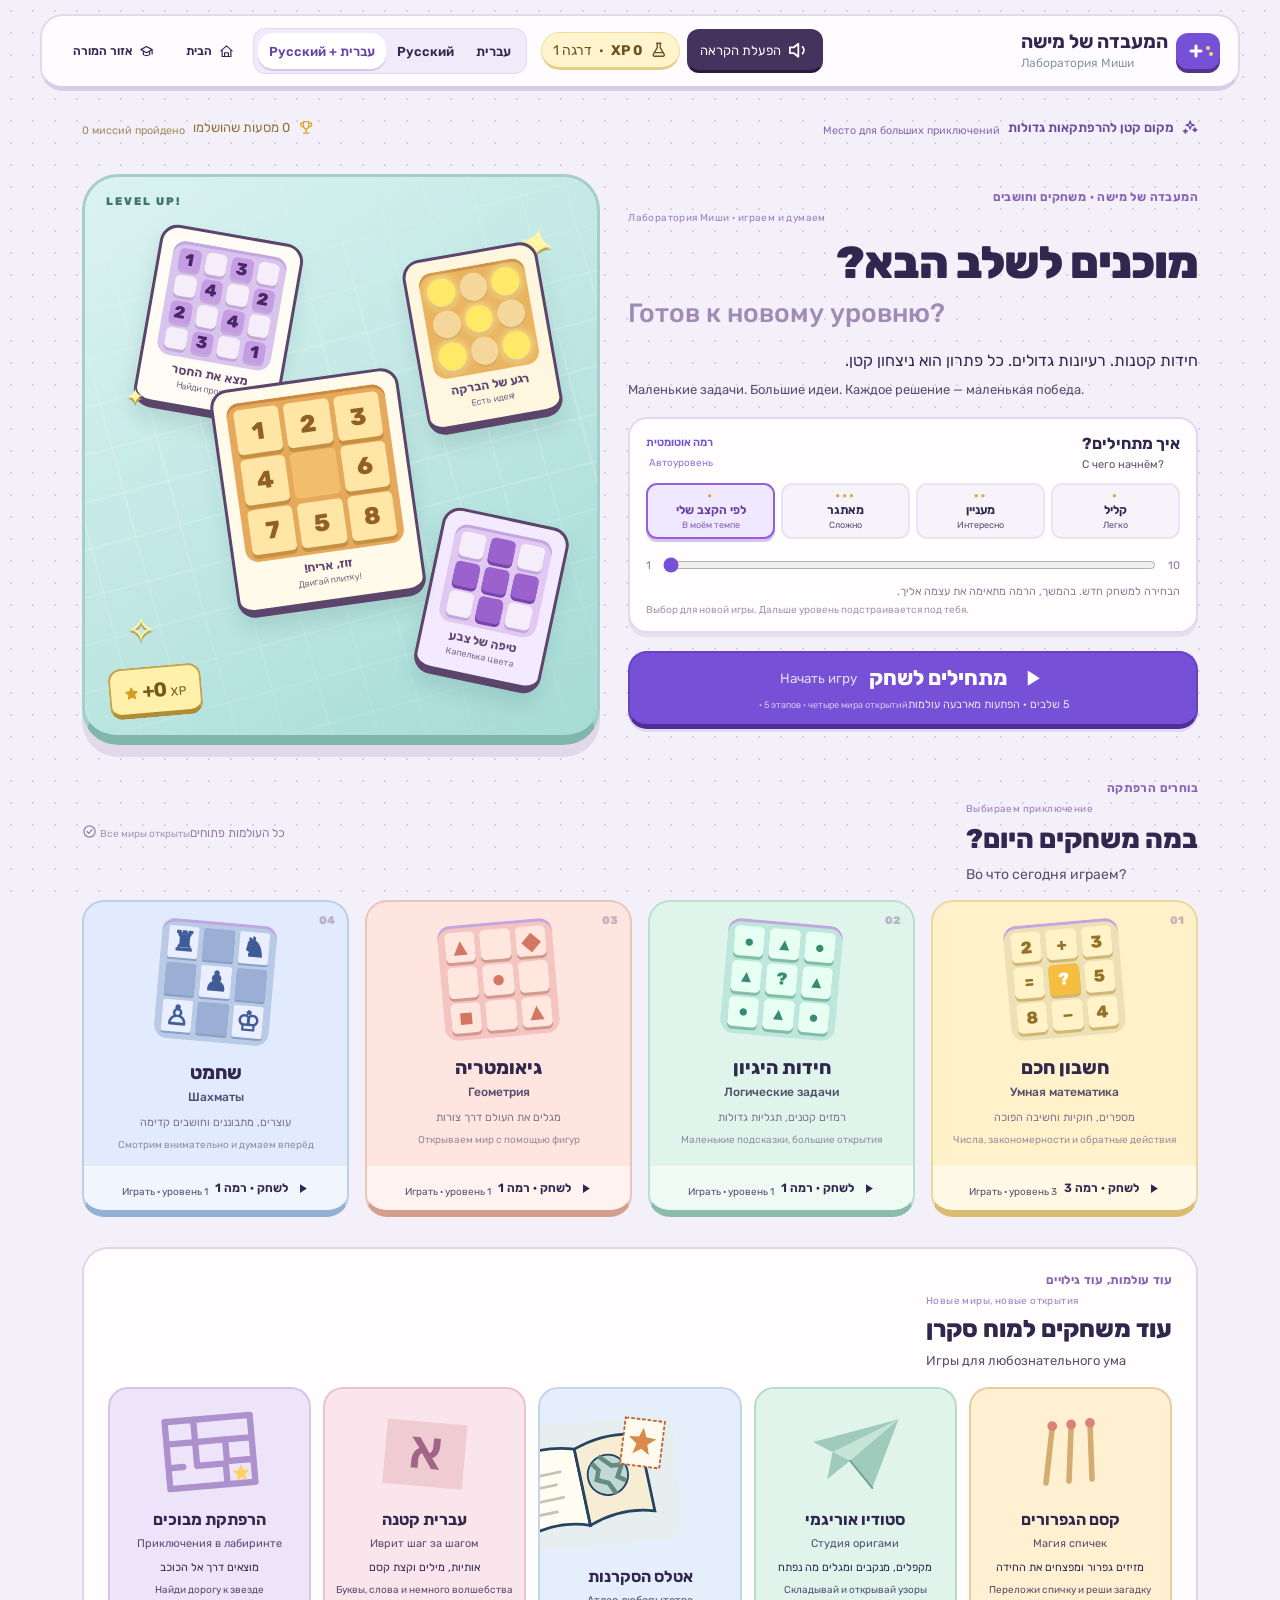
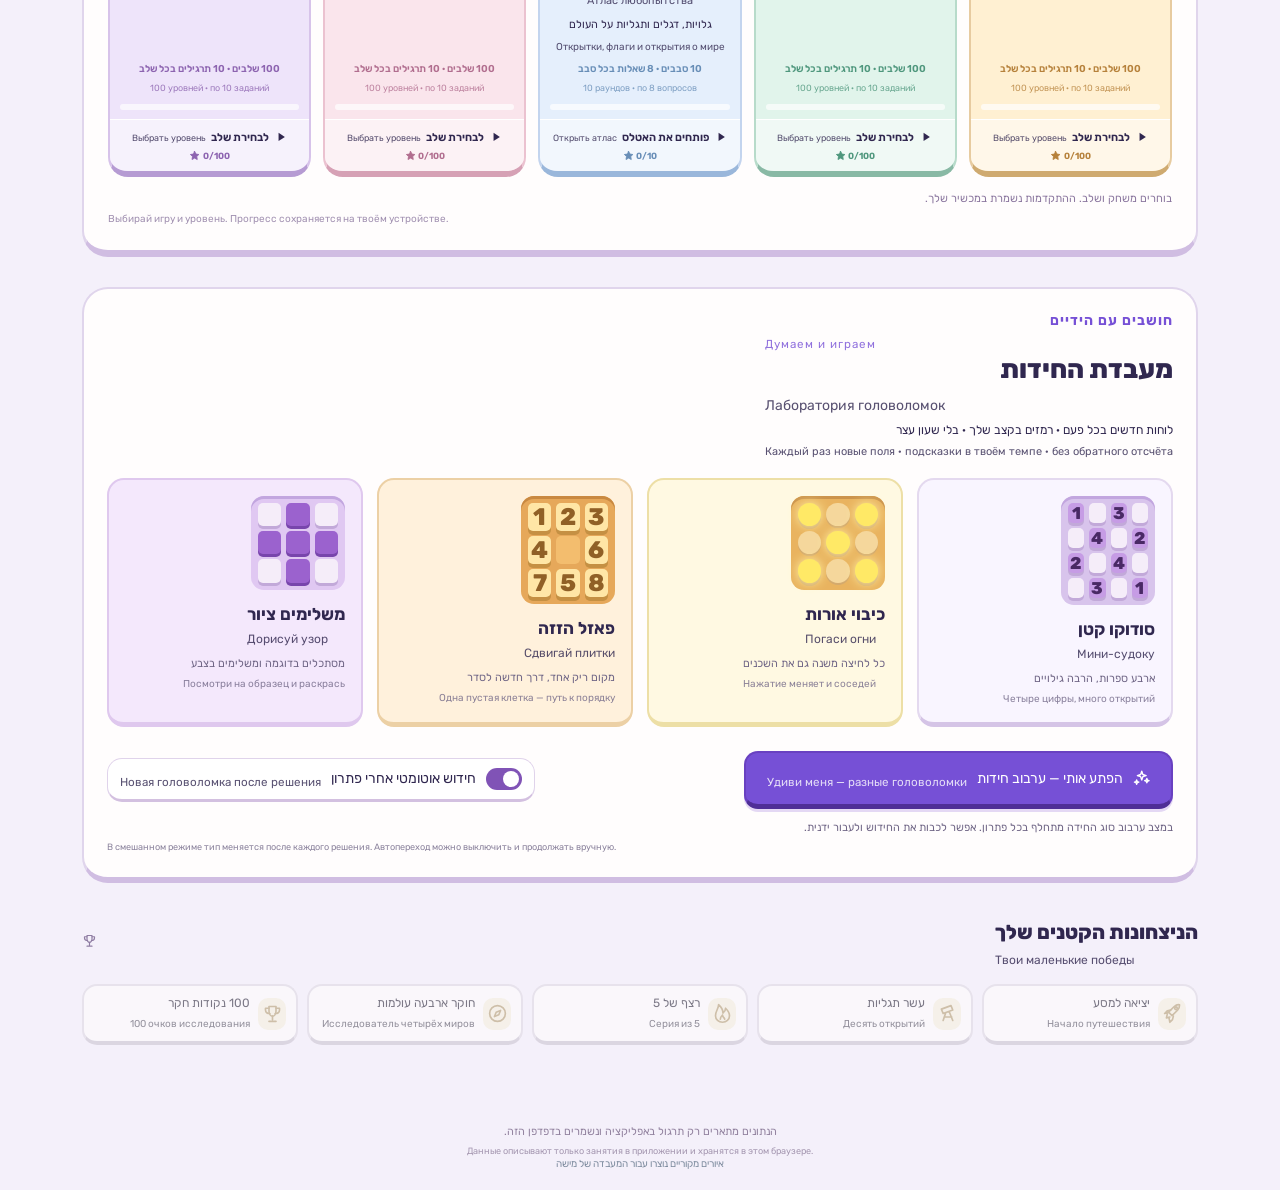
==== index.html @ af4167b9 "Replace picture trivia with the bilingual Curiosity Atlas" ====
<!doctype html>
<html lang="he" dir="rtl"><head><meta charset="utf-8"><meta http-equiv="Cache-Control" content="no-cache, no-store, must-revalidate"><meta name="viewport" content="width=device-width,initial-scale=1"><title>המעבדה של מישה | Лаборатория Миши</title><style>
:root{--ink:#25354c;--muted:#63738a;--purple:#6557c8;--paper:#fffdf8;--line:#e4e7eb}*{box-sizing:border-box}body{margin:0;background:#f3f5f6;color:var(--ink);font-family:Arial,sans-serif;font-size:18px}button,input,textarea,select{font:inherit}button{cursor:pointer;border:0;border-radius:15px;padding:14px 21px;background:#eeedf8;color:var(--ink);min-height:48px}button:hover{filter:brightness(.96);transform:translateY(-1px)}button:focus-visible,input:focus-visible,textarea:focus-visible{outline:3px solid #faac52;outline-offset:3px}button:disabled{opacity:.5;cursor:default;transform:none}.primary{background:var(--purple);color:white}.sub{font-size:.83em;font-weight:400;opacity:.8;margin-top:7px;line-height:1.5}.he{direction:rtl}.ru{direction:ltr}header{max-width:1100px;margin:auto;padding:24px;display:flex;align-items:center;justify-content:space-between;gap:15px;flex-wrap:wrap}.brand{font-weight:bold;font-size:21px}.brand span{color:var(--purple)}nav{display:flex;gap:6px;flex-wrap:wrap}nav button{font-size:14px;padding:10px 14px;background:white}nav button.active{background:var(--ink);color:white}main{max-width:1000px;margin:15px auto 70px;padding:0 24px}.hero{background:var(--paper);border:1px solid var(--line);border-radius:30px;padding:38px;position:relative;overflow:hidden}.eyebrow{font-size:14px;color:var(--purple);font-weight:bold;letter-spacing:1px}h1{font-size:clamp(30px,5vw,46px);margin:15px 0 20px;line-height:1.2}h2{font-size:25px;line-height:1.4}p{line-height:1.6}.robot{float:inline-end;font-size:85px;margin:10px 15px;filter:drop-shadow(0 10px 0 #eeedf8)}.cards{display:grid;grid-template-columns:repeat(2,1fr);gap:18px;margin-top:24px}.card{text-align:start;background:white;border:1px solid var(--line);padding:26px;border-radius:24px}.card .icon{font-size:31px;display:inline-block;margin-bottom:16px}.card b{display:block;font-size:22px}.card small{display:block;color:var(--muted);margin-top:18px}.card:nth-child(2){background:#eef5f0}.card:nth-child(3){background:#fff2e3}.card:nth-child(4){background:#edf1fc}.daily{margin-top:24px;width:100%;text-align:start;display:flex;justify-content:space-between;align-items:center;padding:24px 30px}.panel{background:white;border:1px solid var(--line);border-radius:26px;padding:30px;margin-top:22px}.row{display:flex;align-items:center;gap:12px;flex-wrap:wrap;justify-content:space-between}.actions{display:flex;gap:12px;flex-wrap:wrap;margin-top:25px}.meta{font-size:14px;color:var(--muted)}.progress{display:flex;gap:8px;margin:22px 0}.progress i{height:7px;flex:1;background:#e3e5ec;border-radius:10px}.progress i.done{background:#8db8a0}.progress i.current{background:var(--purple)}.math{direction:ltr;text-align:center;font-size:clamp(26px,6vw,42px);padding:25px 0;font-variant-numeric:tabular-nums}.answer{width:100%;max-width:400px;display:block;margin:20px auto;padding:16px;border:2px solid #d8dce7;border-radius:15px;direction:ltr;text-align:center}textarea.answer{font-size:18px;min-height:100px;direction:inherit}.feedback{border-radius:15px;padding:18px;margin-top:20px;background:#fef1de;line-height:1.6}.feedback.success{background:#e8f4ec}.hint{background:#f1effa;border-radius:15px;padding:18px;margin-top:14px}.visual{max-width:440px;margin:15px auto;direction:ltr}.visual svg{display:block;width:100%;height:auto}.board{display:grid;grid-template-columns:repeat(8,1fr);border:5px solid #70665b;border-radius:8px;overflow:hidden}.square{border-radius:0;aspect-ratio:1;padding:0;min-height:0;font-size:clamp(22px,5vw,38px);background:#f2ead9;position:relative}.square.dark{background:#9cafa4}.square.selected{box-shadow:inset 0 0 0 4px #6557c8}.square .coord{position:absolute;bottom:1px;left:2px;font-size:9px;color:#26394a}.options{display:flex;justify-content:center;flex-wrap:wrap;gap:12px;margin-top:18px}.options button.selected{background:var(--purple);color:white}.gridbox{display:grid;grid-template-columns:repeat(5,1fr);gap:5px}.cell{aspect-ratio:1;border-radius:6px;background:#e8eef2;padding:0}.cell.on{background:#83b4a7}.match-slot{cursor:pointer;stroke:#dae0e7;stroke-width:8;stroke-linecap:round}.match-slot.on{stroke:#b77a46}.match-slot.chosen{stroke:#6557c8}.stats{display:grid;grid-template-columns:repeat(3,1fr);gap:10px}.stat{background:#f3f5f6;padding:18px;border-radius:15px}.stat strong{display:block;font-size:27px;margin-bottom:10px}table{border-collapse:collapse;width:100%;font-size:15px}td,th{padding:12px 6px;border-bottom:1px solid var(--line);text-align:start}select{padding:8px;border:1px solid #ccd0da;border-radius:10px}details{margin-top:22px}summary{cursor:pointer;padding:10px}.empty{color:var(--muted)}footer{text-align:center;color:var(--muted);font-size:14px;padding:20px}.badge{display:inline-block;background:#edeaf9;padding:7px 12px;border-radius:30px;font-size:14px}.tiny{font-size:13px}@media(max-width:600px){header{padding:16px}main{padding:0 14px}.hero,.panel{padding:22px}.cards{gap:12px}.card{padding:18px}.card b{font-size:18px}.robot{font-size:50px}.stats{grid-template-columns:1fr}h1{font-size:32px}.daily{padding:22px}.tablewrap{overflow-x:auto}}@media(prefers-reduced-motion:reduce){*{animation:none!important;transition:none!important}}
</style><style>
body{min-height:100vh;background:radial-gradient(circle at 12% 8%,#dff8ee 0,transparent 26%),radial-gradient(circle at 88% 18%,#ebe5ff 0,transparent 30%),linear-gradient(145deg,#f8fbff,#f6f1ff 55%,#fff8ec);background-attachment:fixed}body:before,body:after{content:"";position:fixed;border-radius:50%;filter:blur(2px);z-index:-1;opacity:.45}body:before{width:180px;height:180px;background:#bde9dc;left:-65px;top:45%}body:after{width:240px;height:240px;background:#e4d8ff;right:-95px;bottom:-65px}header{background:rgba(255,255,255,.72);backdrop-filter:blur(14px);border:1px solid rgba(255,255,255,.8);border-radius:0 0 26px 26px;box-shadow:0 12px 40px rgba(61,56,118,.08);position:sticky;top:0;z-index:10}.brand{display:flex;align-items:center;gap:8px}.brand>span:first-child{display:grid;place-items:center;width:35px;height:35px;background:#dff5ea;border-radius:12px;animation:floaty 3s ease-in-out infinite}.hud{display:flex;gap:8px;flex-wrap:wrap;align-items:center}.hud-pill{display:flex;align-items:center;gap:7px;background:#fff;border:1px solid #e5e2f3;border-radius:999px;padding:8px 12px;font-size:14px;box-shadow:0 4px 14px rgba(60,53,113,.07)}.hud-pill strong{color:#5648bd}.clock-toggle,.speech-toggle{min-height:0;padding:8px 12px;background:#252f47;color:#fff}.speech-toggle{display:flex;align-items:center;gap:7px;border:2px solid transparent;transition:background .2s ease,box-shadow .2s ease}.speech-toggle.active{background:#6557c8;border-color:#d9d2ff;box-shadow:0 0 0 5px rgba(101,87,200,.12)}.speech-toggle.active .speaker-icon{animation:pulse 1.8s ease-in-out infinite}.speech-toggle:disabled{background:#9198a7}.hero{background:linear-gradient(145deg,rgba(255,255,255,.96),rgba(255,253,246,.93));box-shadow:0 22px 60px rgba(55,50,112,.12)}.hero:after{content:"✦  ·  ✧  ·  ✦";position:absolute;inset-inline-end:28px;bottom:20px;color:#b8afe8;letter-spacing:12px}.robot{animation:floaty 3.2s ease-in-out infinite}.robot-bubble{display:inline-block;background:#fff;border:2px solid #e7e2fb;border-radius:18px 18px 5px 18px;padding:11px 15px;margin:4px 0;color:#4c4676;box-shadow:0 8px 20px rgba(67,58,135,.08)}.game-stats{display:grid;grid-template-columns:repeat(3,1fr);gap:12px;margin:24px 0}.game-stat{padding:17px;border-radius:20px;background:rgba(255,255,255,.78);border:1px solid #e7e3f2;text-align:center}.game-stat strong{display:block;font-size:27px;color:#584bc2}.card{transition:transform .2s ease,box-shadow .2s ease,border-color .2s ease;overflow:hidden;position:relative}.card:after{content:"";position:absolute;width:70px;height:70px;border-radius:50%;background:rgba(255,255,255,.55);inset-inline-end:-22px;top:-22px}.card:hover{transform:translateY(-6px) rotate(-.3deg);box-shadow:0 18px 35px rgba(54,49,106,.13);border-color:#c9c0f5}.daily{background:linear-gradient(120deg,#6557c8,#8976e2);box-shadow:0 15px 30px rgba(90,74,198,.26);transition:transform .2s ease,box-shadow .2s ease}.daily:hover{transform:translateY(-4px) scale(1.01);box-shadow:0 19px 35px rgba(90,74,198,.32)}.mission-rail{display:grid;grid-template-columns:repeat(5,1fr);gap:10px;margin:18px 0 26px}.mission-node{position:relative;text-align:center;color:#8992a2;font-size:12px}.mission-node:before{content:"";display:grid;place-items:center;width:34px;height:34px;margin:0 auto 7px;border-radius:50%;background:#e5e8ed;border:4px solid #f7f8fa}.mission-node.done:before{content:"✓";background:#8dc4ad;color:#fff}.mission-node.current:before{content:"✦";background:#6557c8;color:#fff;box-shadow:0 0 0 7px rgba(101,87,200,.12);animation:pulse 1.8s ease-in-out infinite}.task-shell{position:relative;border-top:6px solid #6557c8;box-shadow:0 25px 55px rgba(47,43,93,.12)}.quest-head{display:flex;justify-content:space-between;align-items:center;gap:12px;flex-wrap:wrap}.combo{background:#fff4d6;color:#7c5611;border-radius:999px;padding:8px 13px;font-weight:bold}.xp-pop{color:#317b5d;font-weight:bold}.badges{display:flex;gap:10px;flex-wrap:wrap;margin:18px 0}.achievement{display:flex;gap:8px;align-items:center;background:#fff;border:1px solid #e6e2f4;border-radius:16px;padding:11px 14px;box-shadow:0 5px 16px rgba(61,52,120,.07)}.achievement.locked{filter:grayscale(1);opacity:.45}.achievement .medal{font-size:25px}.answer{background:#fff;box-shadow:inset 0 2px 8px rgba(39,47,68,.05);transition:border-color .2s ease,box-shadow .2s ease}.answer:focus{border-color:#6557c8;box-shadow:0 0 0 5px rgba(101,87,200,.1)}.feedback.success{border:1px solid #bfe3cc;animation:popIn .35s ease}.feedback.success:before{content:"✦ ";color:#3e9a70}.options button{transition:transform .15s ease,background .15s ease}.options button:hover{transform:translateY(-3px)}.level-up{background:linear-gradient(120deg,#fff3cf,#ffe3a3);border:1px solid #f2ca68;border-radius:20px;padding:18px;margin-top:18px}.journey-count{font-variant-numeric:tabular-nums}.break-note{font-size:14px;color:#728096;margin-top:14px}@keyframes floaty{0%,100%{transform:translateY(0) rotate(-2deg)}50%{transform:translateY(-8px) rotate(2deg)}}@keyframes pulse{0%,100%{box-shadow:0 0 0 5px rgba(101,87,200,.1)}50%{box-shadow:0 0 0 11px rgba(101,87,200,.03)}}@keyframes popIn{from{transform:scale(.96);opacity:.4}to{transform:scale(1);opacity:1}}@media(max-width:760px){header{position:relative}.hud{order:3;width:100%}.hud-pill{flex:1;justify-content:center}.game-stats{grid-template-columns:1fr 1fr}.mission-node span{display:none}}@media(max-width:460px){.game-stats{grid-template-columns:1fr}.hud-pill{font-size:12px;padding:7px 9px}.speech-toggle .speech-label{display:none}.task-shell{padding:19px}.mission-rail{gap:4px}}
.daily-theme{background:#fff3cf;color:#6e4d09;margin-inline-start:8px}.challenge-band{display:inline-flex;align-items:center;padding:7px 12px;border-radius:999px;font-size:14px;font-weight:bold;margin-top:10px}.challenge-band.steady{background:#e9f4ee;color:#24634d}.challenge-band.stretch{background:#eeeafd;color:#5143af}.challenge-band.review{background:#fff0dc;color:#8a5719}.daily-date{display:inline-block;margin-top:8px;font-size:13px;opacity:.78}
</style><style id="journey-map-theme">
@font-face{font-family:"Rubik Variable";font-style:normal;font-display:swap;font-weight:300 900;src:url("assets/fonts/rubik-hebrew-wght-normal.woff2") format("woff2-variations");unicode-range:U+0307-0308,U+0590-05FF,U+200C-2010,U+20AA,U+25CC,U+FB1D-FB4F}
@font-face{font-family:"Rubik Variable";font-style:normal;font-display:swap;font-weight:300 900;src:url("assets/fonts/rubik-cyrillic-wght-normal.woff2") format("woff2-variations");unicode-range:U+0301,U+0400-045F,U+0490-0491,U+04B0-04B1,U+2116}
@font-face{font-family:"Rubik Variable";font-style:normal;font-display:swap;font-weight:300 900;src:url("assets/fonts/rubik-latin-wght-normal.woff2") format("woff2-variations");unicode-range:U+0000-00FF,U+0131,U+0152-0153,U+02BB-02BC,U+02C6,U+02DA,U+02DC,U+0304,U+0308,U+0329,U+2000-206F,U+20AC,U+2122,U+2191,U+2193,U+2212,U+2215,U+FEFF,U+FFFD}
:root{--ink:#203047;--muted:#5f7088;--purple:#6a61e8;--paper:#fffdf7;--line:#dce5f0;--ocean:#2b77b8;--jungle:#3d9c73;--sand:#f1d18a;--coral:#e9775b;--success:#218469;--hint:#b66f19;--surface-blue:#eff7ff;--surface-green:#eaf7f0;--surface-orange:#fff1de;--surface-violet:#f0eeff;--shadow:0 18px 48px rgba(32,48,71,.12)}
*{scrollbar-color:#a9b8c9 transparent}.icon-sprite{position:absolute;overflow:hidden}.ui-icon{width:1.25em;height:1.25em;display:inline-block;vertical-align:-.2em;fill:none;stroke:currentColor;stroke-width:1.9;stroke-linecap:round;stroke-linejoin:round;flex:0 0 auto}.ui-icon.solid{fill:currentColor;stroke:none}.brand img{display:block}.brand>span:first-child{display:initial;width:auto;height:auto;background:none;border-radius:0;animation:none}.brand{font-size:20px;line-height:1.25;min-width:max-content}.brand .he,.brand .ru{white-space:nowrap}.brand .ru{font-size:12px;margin-top:2px;color:#6d7d91}
body{background:radial-gradient(circle at 8% 4%,rgba(188,229,255,.45),transparent 25%),radial-gradient(circle at 92% 12%,rgba(241,209,138,.35),transparent 27%),linear-gradient(145deg,#f8fcff,#fffaf0 68%,#f3f8ff);font-family:"Rubik Variable","Arial Hebrew",Arial,sans-serif;color:var(--ink)}body:before,body:after{display:none}
header{max-width:1280px;padding:14px 24px;display:grid;grid-template-columns:auto minmax(0,1fr) auto;align-items:center;gap:18px;background:rgba(255,253,247,.93);border:1px solid rgba(220,229,240,.9);border-radius:0 0 26px 26px;box-shadow:0 8px 28px rgba(32,48,71,.07)}nav{justify-content:center;align-items:center}nav button{border:1px solid transparent;background:transparent;color:var(--ink);font-weight:600;padding:9px 12px;min-height:42px}nav button:hover{background:#edf4fb;border-color:#d8e4ef}nav button.active{background:var(--ink);color:white}.nav-action{display:inline-flex;gap:7px;align-items:center}.language-switch{display:flex;padding:4px;background:#edf4fb;border-radius:15px;border:1px solid #d8e4ef}.language-switch button{font-size:13px;min-height:36px;padding:6px 10px}.language-switch button.active{background:white;color:var(--ink);box-shadow:0 2px 8px rgba(32,48,71,.1)}
.hud{gap:7px;justify-content:flex-end}.hud-pill{background:white;border-color:#dce5f0;padding:8px 11px;box-shadow:none}.hud-pill .sub{display:none}.speech-toggle,.clock-toggle{min-height:42px;border-radius:14px;background:var(--ink);padding:8px 11px}.speech-toggle.active{background:var(--ocean);border-color:#bfe1f5;box-shadow:0 0 0 4px rgba(43,119,184,.12)}.speech-toggle.active .speaker-icon{animation:none}.speaker-icon{display:grid;place-items:center}.speech-toggle .speech-label{font-size:13px}
main{max-width:1240px;margin:28px auto 72px;padding:0 24px}.journey-home{display:grid;gap:24px}.home-map-layout{display:grid;grid-template-columns:minmax(320px,.82fr) minmax(500px,1.25fr);gap:24px;align-items:stretch;direction:rtl}.mission-card,.map-card,.worlds-panel,.badge-panel{background:rgba(255,253,247,.96);border:1px solid var(--line);box-shadow:var(--shadow)}.mission-card{border-radius:36px;padding:36px;display:flex;flex-direction:column;justify-content:center;position:relative;overflow:hidden}.mission-card:before{content:"";position:absolute;width:180px;height:180px;border-radius:50%;background:#fff2ce;inset-inline-end:-90px;top:-80px;opacity:.7}.mission-card>*{position:relative}.mission-kicker{display:flex;align-items:center;gap:9px;color:var(--ocean);font-weight:700;font-size:14px}.mission-card h1{font-size:clamp(34px,4vw,52px);margin:14px 0 10px;letter-spacing:-.035em}.mission-card .intro{margin:0 0 20px;color:var(--muted);font-size:17px}.theme-chip{display:inline-flex;align-items:center;gap:9px;width:max-content;max-width:100%;padding:9px 13px;border-radius:999px;background:#fff3cf;color:#684d12;font-weight:700;font-size:14px}.mission-actions{display:grid;gap:10px;margin-top:18px}.mission-primary{display:flex;align-items:center;justify-content:space-between;gap:18px;width:100%;min-height:66px;text-align:start;padding:14px 18px;border-radius:20px;background:linear-gradient(125deg,#665ce2,#7d72ef);color:white;box-shadow:0 12px 25px rgba(106,97,232,.24)}.mission-primary:hover{box-shadow:0 15px 28px rgba(106,97,232,.3)}.mission-primary .sub{margin:3px 0 0;color:white;opacity:.78}.mission-secondary{width:100%;background:white;border:1px solid var(--line);text-align:start;display:flex;align-items:center;gap:10px}.mission-stats{display:grid;grid-template-columns:repeat(3,1fr);gap:8px;margin-top:22px}.mission-stat{background:#f5f8fb;border:1px solid #e3eaf1;border-radius:16px;padding:11px 9px;text-align:center;font-size:12px;color:var(--muted)}.mission-stat strong{display:block;color:var(--ink);font-size:21px;margin-bottom:2px}
.map-card{min-height:500px;border-radius:36px;padding:12px;margin:0;position:relative;overflow:hidden;background:linear-gradient(145deg,#edf8ff,#f7f3ff 55%,#fff6e3)}.map-card>img.map-art{width:100%;height:100%;min-height:475px;object-fit:cover;border-radius:27px;display:block}.mishi-map{position:absolute;width:clamp(125px,18vw,205px);inset-inline-start:4%;bottom:2%;filter:drop-shadow(0 14px 10px rgba(32,48,71,.18));animation:mishi-arrive .55s cubic-bezier(.2,.85,.35,1) both}.map-caption{position:absolute;inset-inline-end:26px;top:25px;background:rgba(255,253,247,.9);border:1px solid rgba(220,229,240,.95);backdrop-filter:blur(8px);border-radius:18px;padding:10px 14px;max-width:240px;font-weight:700}.map-caption .sub{font-size:12px;margin-top:3px;color:var(--muted)}
.worlds-panel{border-radius:34px;padding:28px}.section-head{display:flex;justify-content:space-between;align-items:end;gap:20px;margin-bottom:18px}.section-head h2{margin:0;font-size:28px}.section-head p{margin:0;color:var(--muted)}.world-grid{display:grid;grid-template-columns:repeat(4,1fr);gap:14px}.world-card{min-width:0;min-height:245px;padding:0;border-radius:24px;overflow:hidden;background:white;border:1px solid var(--line);text-align:start;display:flex;flex-direction:column;transition:transform .18s ease,box-shadow .18s ease,border-color .18s ease}.world-card:hover{transform:translateY(-4px);box-shadow:0 15px 28px rgba(32,48,71,.12);border-color:#aabbd0}.world-card .world-art{width:100%;height:120px;object-fit:cover;background:#f5f8fb}.world-copy{padding:16px 18px 18px;display:flex;flex-direction:column;flex:1}.world-copy b{font-size:20px}.world-copy p{font-size:15px;color:var(--muted);margin:7px 0 12px}.world-copy small{display:flex;align-items:center;gap:7px;margin-top:auto;color:var(--ocean);font-weight:700}.world-card[data-track="math"]{background:linear-gradient(#fff,var(--surface-violet))}.world-card[data-track="logic"]{background:linear-gradient(#fff,var(--surface-green))}.world-card[data-track="geometry"]{background:linear-gradient(#fff,var(--surface-orange))}.world-card[data-track="chess"]{background:linear-gradient(#fff,#edf3fd)}
.badge-panel{border-radius:28px;padding:20px 24px}.badge-panel .badges{margin:0}.achievement{box-shadow:none;border-color:#dce5f0;background:white}.achievement.locked{opacity:.45}.achievement .medal{display:grid;place-items:center;width:32px;height:32px;border-radius:10px;background:#eef4fb;color:var(--ocean)}.achievement .medal .ui-icon{width:21px;height:21px}
.hero,.panel{background:rgba(255,253,247,.97);border-color:var(--line);box-shadow:0 14px 38px rgba(32,48,71,.09)}.hero{border-radius:32px}.hero:after{display:none}.robot{animation:none}.card{box-shadow:none}.task-shell{border-top-color:var(--ocean);box-shadow:var(--shadow)}.mission-node.current:before{background:var(--ocean);box-shadow:0 0 0 7px rgba(43,119,184,.12);animation:none}.mission-node.done:before{background:var(--success)}.combo{background:#fff0db;color:#7b4c13}.feedback{background:#fff2df;border:1px solid #f1d3a8}.feedback.success{background:#e7f6ef;border-color:#a9d8c6}.feedback.success:before{content:""}.hint{background:#f0eeff;border:1px solid #d8d2fb}.primary{background:var(--purple)}.level-up{background:#fff3cf;border-color:#e5c46f}.daily-theme{background:#fff3cf;color:#684d12}.challenge-band.steady{background:#e7f6ef;color:#24634d}.challenge-band.stretch{background:#eeeafd;color:#5143af}.challenge-band.review{background:#fff0dc;color:#865318}
footer{color:var(--muted);max-width:1000px;margin:auto}.art-credit{font-size:12px;color:#7d8b9e}
@keyframes mishi-arrive{from{opacity:0;transform:translate(-18px,18px) rotate(-3deg)}to{opacity:1;transform:none}}
@media(max-width:1050px){header{grid-template-columns:auto 1fr}.hud{grid-column:1/-1;justify-content:center;order:3}.home-map-layout{grid-template-columns:minmax(280px,.85fr) minmax(420px,1.15fr)}.world-grid{grid-template-columns:repeat(2,1fr)}.world-card{min-height:220px}}
@media(max-width:820px){header{position:relative;display:flex;align-items:center;padding:12px 14px;gap:10px}.brand{flex:1;min-width:0}.brand img{width:38px;height:38px}nav{order:3;width:100%;justify-content:space-between}.language-switch{flex:1;min-width:0}.language-switch button{flex:1;min-width:0}.nav-action span{display:none}.hud{order:2;width:auto}.hud-pill{display:none}.speech-toggle .speech-label{display:none}main{margin-top:18px;padding:0 14px;min-width:0}.journey-home,.home-map-layout,.home-map-layout>*{min-width:0}.home-map-layout{grid-template-columns:minmax(0,1fr);width:100%;gap:14px}.mission-card{padding:26px 22px;border-radius:28px;min-height:auto;max-width:100%}.mission-card h1{font-size:36px}.mission-kicker,.theme-chip,.mission-primary,.mission-secondary{max-width:100%;white-space:normal}.map-card{min-height:330px;border-radius:28px;padding:8px;order:-1;max-width:100%}.map-card>img.map-art{min-height:315px}.mishi-map{width:125px}.map-caption{top:16px;inset-inline-end:16px;font-size:14px}.mission-stats{margin-top:16px}.worlds-panel{padding:22px 16px;border-radius:28px;min-width:0}.section-head{display:block}.section-head p{margin-top:5px}.world-grid{display:flex;overflow-x:auto;scroll-snap-type:x mandatory;padding-bottom:8px;gap:12px;max-width:100%}.world-card{flex:0 0 min(78vw,290px);scroll-snap-align:start;min-height:220px}.badge-panel{padding:17px;min-width:0}.badge-panel .badges{display:flex;overflow-x:auto;flex-wrap:nowrap;max-width:100%}.achievement{min-width:max-content}.quest-head{align-items:flex-start}.panel,.hero{border-radius:26px}}
@media(max-width:430px){.map-card{min-height:275px}.map-card>img.map-art{min-height:260px}.mishi-map{width:100px}.map-caption{max-width:180px}.map-caption .sub{display:none}.mission-card h1{font-size:32px}.mission-stats{grid-template-columns:repeat(3,1fr)}.mission-stat{padding:9px 5px}.mission-stat strong{font-size:18px}.world-card{flex-basis:82vw}.speech-toggle,.clock-toggle{padding:8px 10px}}
@media(prefers-reduced-motion:reduce){.mishi-map{animation:none}.world-card,.mission-primary{transition:none}}
</style><style id="interactive-islands">
.map-hotspots{position:absolute;inset:12px;z-index:3;pointer-events:none;direction:ltr}.island-hotspot{position:absolute;transform:translate(-50%,-50%);display:flex;align-items:center;gap:7px;min-height:50px;max-width:155px;padding:6px 10px 6px 7px;border:2px solid rgba(32,48,71,.78);border-radius:17px;background:rgba(255,253,247,.94);color:var(--ink);box-shadow:0 7px 16px rgba(32,48,71,.18);text-align:start;pointer-events:auto;transition:transform .16s ease,box-shadow .16s ease,background .16s ease;backdrop-filter:blur(7px)}.island-hotspot:hover{filter:none;transform:translate(-50%,-54%) scale(1.04);background:#fff;box-shadow:0 10px 22px rgba(32,48,71,.24)}.island-hotspot:active{transform:translate(-50%,-50%) scale(.98)}.island-hotspot:focus-visible{outline:4px solid #f5c451;outline-offset:3px}.island-hotspot[data-island="math"]{left:21%;top:31%}.island-hotspot[data-island="logic"]{left:80%;top:43%}.island-hotspot[data-island="geometry"]{left:56%;top:68%}.island-hotspot[data-island="chess"]{left:22%;top:77%}.hotspot-icon{display:grid;place-items:center;width:34px;height:34px;border-radius:11px;flex:0 0 auto;background:#eeecff;color:#554ac4}.island-hotspot[data-island="logic"] .hotspot-icon{background:#e2f5ec;color:#248166}.island-hotspot[data-island="geometry"] .hotspot-icon{background:#fff0d9;color:#a86113}.island-hotspot[data-island="chess"] .hotspot-icon{background:#e7eefb;color:#365c96}.hotspot-copy{display:block;min-width:0;font-weight:750;font-size:13px;line-height:1.15;direction:rtl}.hotspot-copy>.he,.hotspot-copy>.ru{white-space:nowrap}.hotspot-copy>.ru{font-size:10px;color:var(--muted);margin-top:2px}.hotspot-copy small{display:block;margin-top:3px;color:var(--ocean);font-size:10px;font-weight:600}.map-caption{z-index:4}.mishi-map{z-index:2}
@media(max-width:430px){.map-hotspots{inset:8px}.island-hotspot{min-height:46px;max-width:112px;padding:5px 7px 5px 5px;border-radius:15px;gap:5px}.hotspot-icon{width:30px;height:30px}.hotspot-copy{font-size:11px}.hotspot-copy>.ru,.hotspot-copy small .ru{display:none}.hotspot-copy small{font-size:9px}.island-hotspot[data-island="math"]{left:20%;top:32%}.island-hotspot[data-island="logic"]{left:79%;top:44%}.island-hotspot[data-island="geometry"]{left:55%;top:69%}.island-hotspot[data-island="chess"]{left:21%;top:78%}}
@media(prefers-reduced-motion:reduce){.island-hotspot{transition:none}}
</style><style id="task-viewport-fit">
body.task-screen{height:100dvh;overflow:hidden}body.task-screen header{position:relative;display:flex;flex-wrap:nowrap;gap:7px;padding:7px 12px;min-height:56px}body.task-screen header .brand{display:none}body.task-screen header nav{order:1;flex:1;width:auto;min-width:0;justify-content:flex-start;flex-wrap:nowrap}body.task-screen header .language-switch{flex:1;min-width:0}body.task-screen header .language-switch button{min-width:0;min-height:38px;padding:5px 8px;font-size:12px}body.task-screen header [data-action="teacher"]{display:none}body.task-screen header .nav-action{min-width:42px;min-height:42px;padding:8px}body.task-screen header .nav-action span{display:none}body.task-screen header .hud{order:2;width:auto;flex-wrap:nowrap;justify-content:flex-end}body.task-screen header .hud-pill{display:none}body.task-screen header .speech-toggle,body.task-screen header .clock-toggle{min-width:42px;min-height:42px;padding:7px 9px}body.task-screen footer{display:none}body.task-screen main{margin:6px auto 0;overflow:hidden;padding-block:0 6px}body.task-screen #app{height:100%;min-height:0;display:flex;flex-direction:column;overflow:hidden}body.task-screen .quest-head{flex:0 0 auto;gap:6px;font-size:13px}body.task-screen .quest-head .badge,body.task-screen .quest-head .combo{padding:5px 9px}body.task-screen .mission-rail{flex:0 0 auto;margin:7px 0 9px}body.task-screen .mission-node:before{width:28px;height:28px;border-width:3px;margin-bottom:3px}body.task-screen .task-shell{flex:1 1 auto;min-height:0;overflow:hidden;margin-top:0;padding:16px 20px;display:flex;flex-direction:column}body.task-screen .task-shell .eyebrow{font-size:12px}body.task-screen .task-shell .challenge-band{padding:4px 9px;margin-top:4px;font-size:12px}body.task-screen .task-shell h2{font-size:clamp(18px,2.7vh,25px);line-height:1.25;margin:6px 0}body.task-screen .task-shell h2 .ru{font-size:.82em;margin-top:3px}body.task-screen .task-shell p{margin-block:5px;line-height:1.35}body.task-screen .task-shell .math{font-size:clamp(24px,4vh,38px);padding:7px 0}body.task-screen .task-shell .visual{width:min(100%,38dvh);max-width:360px;margin:5px auto;min-height:0;flex:0 0 auto}body.task-screen .task-shell .board{width:min(100%,38dvh);margin:auto}body.task-screen .task-shell .answer{min-height:44px;margin:6px auto;padding:9px 12px}body.task-screen .task-shell textarea.answer{min-height:62px}body.task-screen .task-shell .options{gap:7px;margin-top:7px}body.task-screen .task-shell .options button{min-height:44px;padding:8px 12px}body.task-screen .task-shell .feedback,body.task-screen .task-shell .hint{padding:9px 12px;margin-top:6px;font-size:15px}body.task-screen .task-shell>.actions{flex:0 0 auto;gap:7px;margin-top:auto;padding-top:7px}body.task-screen .task-shell>.actions button{min-height:44px;padding:8px 14px}body.task-screen .task-shell>.panel{padding:8px 10px;margin-top:6px}body.task-screen .task-shell>.panel .options{margin-top:5px}
body.task-screen.task-compact .quest-head{font-size:12px}body.task-screen.task-compact .mission-rail{margin:4px 0 6px}body.task-screen.task-compact .task-shell{padding:10px 14px}body.task-screen.task-compact .task-shell h2{font-size:18px;margin:3px 0}body.task-screen.task-compact .task-shell .visual{width:min(100%,31dvh);max-width:290px;margin:3px auto}body.task-screen.task-compact .task-shell .board{width:min(100%,31dvh)}body.task-screen.task-compact .task-shell .math{font-size:24px;padding:3px 0}body.task-screen.task-compact .task-shell .feedback,body.task-screen.task-compact .task-shell .hint{font-size:13px;padding:6px 9px;margin-top:4px}body.task-screen.task-compact .task-shell textarea.answer{min-height:50px}
body.task-screen.task-tight .quest-head .meta{display:none}body.task-screen.task-tight .mission-rail{height:7px;gap:4px;margin:3px 0 5px}body.task-screen.task-tight .mission-node{font-size:0}body.task-screen.task-tight .mission-node:before{content:""!important;width:100%;height:7px;border:0;margin:0;box-shadow:none!important;border-radius:8px}body.task-screen.task-tight .task-shell{padding:7px 10px}body.task-screen.task-tight .task-shell .eyebrow{font-size:10px}body.task-screen.task-tight .task-shell .challenge-band{font-size:10px;padding:2px 7px;margin-top:2px}body.task-screen.task-tight .task-shell h2{font-size:16px;line-height:1.18;margin:2px 0}body.task-screen.task-tight .task-shell h2 .ru{font-size:.76em}body.task-screen.task-tight .task-shell .visual{width:min(100%,27dvh);max-width:240px;margin:2px auto}body.task-screen.task-tight .task-shell .board{width:min(100%,27dvh)}body.task-screen.task-tight .task-shell .answer{margin:3px auto;padding:6px 9px}body.task-screen.task-tight .task-shell .options{margin-top:3px;gap:4px}body.task-screen.task-tight .task-shell .options button{padding:6px 9px}body.task-screen.task-tight .task-shell>.actions{padding-top:3px;gap:4px}body.task-screen.task-tight .task-shell .feedback,body.task-screen.task-tight .task-shell .hint{font-size:12px;padding:4px 7px;margin-top:3px}body.task-screen.task-tight .task-shell .level-up{font-size:12px;padding:4px 7px;margin-top:3px}body.task-screen.task-tight .task-shell p{margin-block:2px;line-height:1.2}
@media(max-width:430px){body.task-screen header{padding-inline:7px}body.task-screen header .language-switch button{font-size:11px;padding-inline:5px}body.task-screen header .speech-toggle,body.task-screen header .clock-toggle{padding-inline:7px}body.task-screen main{padding-inline:8px}}
</style><link rel="stylesheet" href="puzzles.css"><link rel="stylesheet" href="game-theme.css"><link rel="stylesheet" href="learning-games.css"><link rel="stylesheet" href="atlas/atlas.css"></head><body>
<svg class="icon-sprite" aria-hidden="true" width="0" height="0" focusable="false"><defs>
<symbol id="i-play" viewBox="0 0 24 24"><path d="m8 5 11 7-11 7Z" fill="currentColor" stroke="none"/></symbol>
<symbol id="i-star" viewBox="0 0 24 24"><path d="m12 3 2.8 5.7 6.2.9-4.5 4.4 1.1 6.2-5.6-2.9-5.6 2.9 1.1-6.2L3 9.6l6.2-.9Z" fill="currentColor"/></symbol>
<symbol id="i-volume-1" viewBox="0 0 24 24"><path d="M11 5 6 9H2v6h4l5 4V5Z"/><path d="M15.5 8.5a5 5 0 0 1 0 7"/></symbol>
<symbol id="i-volume-2" viewBox="0 0 24 24"><path d="M11 5 6 9H2v6h4l5 4V5Z"/><path d="M15.5 8.5a5 5 0 0 1 0 7M18.5 5.5a9 9 0 0 1 0 13"/></symbol>
<symbol id="i-flask" viewBox="0 0 24 24"><path d="M9 3h6M10 3v6l-5.5 9.2A2 2 0 0 0 6.2 21h11.6a2 2 0 0 0 1.7-2.8L14 9V3"/><path d="M7.2 16h9.6"/></symbol>
<symbol id="i-flame" viewBox="0 0 24 24"><path d="M12 22c4.4 0 8-3 8-7.5 0-2.8-1.5-5.5-4.5-8.5 0 3-1.5 4.5-3 5.5.2-4-2-7-5-9.5.3 4-3.5 7-3.5 12.5C4 19 7.6 22 12 22Z"/><path d="M9.5 18.5c0-2 1-3.3 2.5-4.8 0 1.7.8 2.4 1.8 3.4.4.4.7 1 .7 1.6"/></symbol>
<symbol id="i-clock" viewBox="0 0 24 24"><circle cx="12" cy="12" r="9"/><path d="M12 7v5l3 2"/></symbol>
<symbol id="i-home" viewBox="0 0 24 24"><path d="m3 11 9-8 9 8"/><path d="M5 10v10h14V10M9 20v-6h6v6"/></symbol>
<symbol id="i-school" viewBox="0 0 24 24"><path d="m3 9 9-5 9 5-9 5-9-5Z"/><path d="M7 12v5c3 2 7 2 10 0v-5M21 10v6"/></symbol>
<symbol id="i-rocket" viewBox="0 0 24 24"><path d="M14 4c2.7-2.5 5.3-2.2 6-2-.2.7.5 3.3-2 6l-6.5 6.5-4-4L14 4Z"/><path d="m9 16-4 1 1-4M13 15l-1 4-3 3-1-5M7 11l-4 1 3-3 4-1"/><circle cx="16" cy="6" r="1.5"/></symbol>
<symbol id="i-compass" viewBox="0 0 24 24"><circle cx="12" cy="12" r="9"/><path d="m15.5 8.5-2 5-5 2 2-5 5-2Z"/></symbol>
<symbol id="i-search" viewBox="0 0 24 24"><circle cx="10.5" cy="10.5" r="6.5"/><path d="m15.5 15.5 5 5"/></symbol>
<symbol id="i-castle" viewBox="0 0 24 24"><path d="M4 21V9l3 2 3-2 2 2 2-2 3 2 3-2v12H4Z"/><path d="M4 6V3h4v5M16 8V3h4v6M9 21v-5h6v5"/></symbol>
<symbol id="i-waves" viewBox="0 0 24 24"><path d="M2 7c3 0 3-2 6-2s3 2 6 2 3-2 6-2 3 2 4 2M2 12c3 0 3-2 6-2s3 2 6 2 3-2 6-2 3 2 4 2M2 17c3 0 3-2 6-2s3 2 6 2 3-2 6-2 3 2 4 2"/></symbol>
<symbol id="i-gear" viewBox="0 0 24 24"><circle cx="12" cy="12" r="3"/><path d="M19.4 15a1.7 1.7 0 0 0 .3 1.9l.1.1-2.8 2.8-.1-.1a1.7 1.7 0 0 0-1.9-.3 1.7 1.7 0 0 0-1 1.6v.2h-4V21a1.7 1.7 0 0 0-1-1.6 1.7 1.7 0 0 0-1.9.3l-.1.1L4.2 17l.1-.1a1.7 1.7 0 0 0 .3-1.9A1.7 1.7 0 0 0 3 14H2.8v-4H3a1.7 1.7 0 0 0 1.6-1 1.7 1.7 0 0 0-.3-1.9L4.2 7 7 4.2l.1.1A1.7 1.7 0 0 0 9 4.6a1.7 1.7 0 0 0 1-1.6v-.2h4V3a1.7 1.7 0 0 0 1 1.6 1.7 1.7 0 0 0 1.9-.3l.1-.1L19.8 7l-.1.1a1.7 1.7 0 0 0-.3 1.9 1.7 1.7 0 0 0 1.6 1h.2v4H21a1.7 1.7 0 0 0-1.6 1Z"/></symbol>
<symbol id="i-telescope" viewBox="0 0 24 24"><path d="m5 7 11-4 2 5-11 4-2-5ZM14 10l4 10M10 11 7 20M9 16h8"/></symbol>
<symbol id="i-medal" viewBox="0 0 24 24"><circle cx="12" cy="15" r="5"/><path d="m9 10-3-7h4l2 4 2-4h4l-3 7M12 12v6"/></symbol>
<symbol id="i-trophy" viewBox="0 0 24 24"><path d="M8 4h8v5c0 4-2 6-4 6s-4-2-4-6V4Z"/><path d="M8 6H4v2c0 3 2 4 5 4M16 6h4v2c0 3-2 4-5 4M12 15v4M8 21h8"/></symbol>
<symbol id="i-sparkles" viewBox="0 0 24 24"><path d="m12 3 1.5 4.5L18 9l-4.5 1.5L12 15l-1.5-4.5L6 9l4.5-1.5L12 3ZM5 15l.8 2.2L8 18l-2.2.8L5 21l-.8-2.2L2 18l2.2-.8L5 15ZM19 13l.8 2.2 2.2.8-2.2.8L19 19l-.8-2.2L16 16l2.2-.8L19 13Z"/></symbol>
<symbol id="i-calculator" viewBox="0 0 24 24"><rect x="4" y="2" width="16" height="20" rx="3"/><path d="M7 6h10v4H7zM8 14h.01M12 14h.01M16 14h.01M8 18h.01M12 18h.01M16 18h.01"/></symbol>
<symbol id="i-puzzle" viewBox="0 0 24 24"><path d="M19 13h-2.2a2.8 2.8 0 1 0 0-4H19V5h-4V2.8a2.8 2.8 0 1 0-4 0V5H5v5h2.2a2.8 2.8 0 1 1 0 4H5v5h6v-2.2a2.8 2.8 0 1 1 4 0V19h4v-6Z"/></symbol>
<symbol id="i-shapes" viewBox="0 0 24 24"><circle cx="6.5" cy="17.5" r="3.5"/><rect x="13" y="14" width="7" height="7" rx="1"/><path d="m12 3 4 7H8l4-7Z"/></symbol>
<symbol id="i-crown" viewBox="0 0 24 24"><path d="m3 7 4 4 5-7 5 7 4-4-2 11H5L3 7ZM5 21h14"/></symbol>
<symbol id="i-route" viewBox="0 0 24 24"><circle cx="6" cy="18" r="2"/><circle cx="18" cy="6" r="2"/><path d="M8 18c7 0 2-12 8-12"/></symbol>
<symbol id="i-check" viewBox="0 0 24 24"><circle cx="12" cy="12" r="9"/><path d="m8 12 3 3 5-6"/></symbol>
</defs></svg>
<header><div class="brand"><img src="assets/brand/compass-mark.svg" alt="" width="42" height="42"> <span id="brand"></span></div><div id="hud" class="hud"></div><nav id="nav"></nav></header><main id="app"></main><footer id="footer"></footer><script src="puzzle-games.js"></script><script src="puzzle-ui.js"></script><script src="game-ui.js"></script><script src="learning-art.js"></script><script src="learning-games.js"></script><script src="learning-ui.js"></script><script src="atlas/questions.js"></script><script src="atlas/media.js"></script><script src="atlas/atlas.js"></script><script>
'use strict';
const P=(he,ru)=>({he,ru});
const T={name:P('המעבדה של מישה','Лаборатория Миши'),home:P('הבית','Главная'),teacher:P('אזור המורה','Для учителя'),welcome:P('מוכנים לשלב הבא?','Готов к новому уровню?'),intro:P('חידות קטנות. רעיונות גדולים. כל פתרון הוא ניצחון קטן.','Маленькие задачи. Большие идеи. Каждое решение — маленькая победа.'),lab:P('מרחב קטן לרעיונות גדולים','Место для больших идей'),daily:P('האתגר היומי','Задание дня'),dailyDesc:P('חמש משימות · ארבעה עולמות · בקצב שלך','Пять задач · четыре мира · в твоём темпе'),level:P('רמה','Уровень'),check:P('בדיקה','Проверить'),hint:P('רמז','Подсказка'),skip:P('דלג','Пропустить'),next:P('למשימה הבאה','Следующая задача'),retry:P('עדיין לא. אפשר לנסות שוב, או לגלות רמז.','Пока не получилось. Попробуй ещё раз или открой подсказку.'),success:P('מצאת את הפתרון! הנה הדרך:','Ты нашёл решение! Вот как можно рассуждать:'),end:P('עוד מסע של גילוי הושלם','Ещё одно путешествие завершено'),endDesc:P('כל ניסיון ורמז הם חלק מהלמידה. אפשר להמשיך בפעם אחרת.','Каждая попытка и подсказка помогают учиться. Можно продолжить в другой раз.'),feel:P('איך הרגיש לך האתגר?','Как тебе показалась задача?'),easy:P('קל מדי','Слишком легко'),right:P('בדיוק מתאים','В самый раз'),hard:P('קשה ומעניין','Сложно, но интересно'),rounds:P('סבבים שהושלמו','Завершено занятий'),rate:P('הצלחה במשימות סגורות','Решено закрытых задач'),median:P('זמן פתרון חציוני בשניות','Медианное время в секундах'),hints:P('משימות עם רמזים','Задачи с подсказками'),reset:P('איפוס ההתקדמות','Сбросить прогресс'),confirm:P('למחוק את כל נתוני התרגול במכשיר הזה?','Удалить весь прогресс на этом устройстве?'),export:P('הורדת נתונים JSON','Скачать данные JSON'),note:P('הנתונים מתארים רק תרגול באפליקציה ונשמרים בדפדפן הזה.','Данные описывают только занятия в приложении и хранятся в этом браузере.'),history:P('היסטוריית משימות ושינויי רמה','История задач и уровней'),none:P('המסע עוד לפנינו. הנתונים יופיעו אחרי התרגול הראשון.','Всё впереди! Данные появятся после первых задач.'),open:P('השוואה לפתרון לדוגמה','Сравнить с примером решения'),self:P('זו משימת חקר: אין בדיקה אוטומטית של ההסבר. השווה את הרעיון שלך לדוגמה.','Это исследование: объяснение не проверяется автоматически. Сравни свою идею с примером.'),answer:P('התשובה שלך','Твой ответ'),choose:P('בחר תשובה לפני הבדיקה.','Выбери ответ перед проверкой.'),write:P('כתוב תשובה לפני הבדיקה.','Сначала напиши ответ.'),undo:P('החזרת המהלך','Отменить ход'),resume:P('המשך הסבב שנשמר','Продолжить занятие'),saveError:P('השמירה אינה זמינה בדפדפן הזה. אפשר להמשיך, אך הנתונים עלולים להימחק בסגירה.','Сохранение недоступно. Можно заниматься, но при закрытии данные могут пропасть.'),exit:P('הסבב יישמר להמשך','Занятие сохранится'),skills:P('שליטה לפי סוג משימה','Результаты по типам задач'),research:P('משימת מתמטיקאי','Исследование'),hintLevel:P('שלב עזרה','Шаг подсказки'),solved:P('נפתרו','Решено'),skipped:P('דולגו','Пропущено'),reviewed:P('משימות חקר — חשיבה פתוחה','Исследования — открытые задачи'),researchInfo:P('במשימת חקר מגלים כלל, בודקים טענה או מסבירים דרך. אין תשובה מספרית יחידה, ולכן היא אינה נבדקת אוטומטית ואינה מורידה מהציון.','В исследовании нужно открыть правило, проверить утверждение или объяснить способ. Единственного числового ответа нет, поэтому оно не проверяется автоматически и не снижает результат.'),saved:P('השינויים נשמרו','Изменения сохранены'),score:P('הציון שלי','Мой результат'),scoreNote:P('הציון מחושב רק מהמשימות שנבדקות אוטומטית. משימת חקר אינה מורידה נקודות.','Результат считается только по заданиям с автоматической проверкой. Исследование не снижает балл.'),whereNext:P('בחר את הסבב הבא','Выбери следующее занятие'),sameLevel:P('להתחיל סבב נוסף בקצב הזה','Начать ещё одно занятие в этом темпе'),harderLevel:P('להתחיל עכשיו אתגר קשה יותר','Сейчас начать более сложное занятие'),choiceSaved:P('הבחירה נשמרה לסבב הבא.','Выбор сохранён для следующего занятия.'),raiseHand:P('סיימתי — להרים יד','Я закончил — поднять руку'),handRaised:P('היד מורמת. המורה תראה שסיימת.','Рука поднята. Учитель увидит, что ты закончил.'),finishedAlert:P('מישה סיים תרגול ומחכה למורה','Миша закончил занятие и ждёт учителя'),acknowledge:P('ראיתי — להוריד את היד','Я вижу — опустить руку'),automaticLevels:P('אפשר לבחור רמת פתיחה לפני משחק חדש. בהמשך הרמה מתאימה את עצמה להצלחה של מישה.','Перед новой игрой можно выбрать начальный уровень. Дальше он подстраивается под успехи Миши.')};
const speechUI={enable:P('הפעלת הקראה','Включить озвучивание'),disable:P('כיבוי הקראה','Выключить озвучивание'),active:P('הקראה פעילה','Озвучивание включено'),unsupported:P('הקראה אינה זמינה בדפדפן הזה','Озвучивание недоступно в этом браузере'),options:P('אפשרויות','Варианты'),score:P('הציון הוא','Результат')};
const dailyThemes=[
{icon:'rocket',name:P('משימת חלל','Космическая миссия'),desc:P('מפצחים קודים כדי להגיע לכוכב הבא','Разгадываем коды, чтобы добраться до следующей планеты')},
{icon:'search',name:P('בלשי המספרים','Числовые детективы'),desc:P('כל פתרון חושף רמז חדש בתעלומה','Каждое решение открывает новую улику')},
{icon:'castle',name:P('הטירה הסודית','Тайный замок'),desc:P('חידות פותחות חדרים ושערים נסתרים','Задачи открывают скрытые комнаты и ворота')},
{icon:'waves',name:P('מסע במעמקים','Путешествие в глубины'),desc:P('צוללים אל תגליות, צורות ודפוסים','Погружаемся в открытия, фигуры и закономерности')},
{icon:'compass',name:P('משלחת החוקרים','Экспедиция исследователей'),desc:P('מנווטים בין ארבעה עולמות של חשיבה','Путешествуем по четырём мирам мышления')},
{icon:'gear',name:P('מפעל ההמצאות','Фабрика изобретений'),desc:P('כל תשובה מפעילה חלק נוסף במכונה','Каждый ответ запускает новую часть машины')}
];
const challengeNames={steady:P('בקצב המדויק שלך','Твой рабочий уровень'),stretch:P('אתגר עולה','Сложность растёт'),review:P('חיזוק חכם','Умное повторение')};
const domainTypePools={math:{low:['add','subtract','missing','sequence','estimate'],mid:['add','subtract','missing','multiply','sequence','fraction','story','estimate'],high:['pair','story','fraction','sequence','twoStep','divisibility','multi','always'],peak:['pair','story','twoStep','divisibility','combinations','algebra','multi','always','research']},logic:{low:['balance','sequence','deduce','oddone'],mid:['balance','sequence','match','deduce','oddone','visualSequence'],high:['match','deduce','visualSequence','ordering','code','truth']},geometry:{low:['shape','perimeter','area'],mid:['shape','perimeter','area','symmetry','angle','coordinates'],high:['perimeter','area','symmetry','angle','compose','hidden','rotation','coordinates']},chess:{low:['move','capture'],mid:['move','capture','threat','safe'],high:['move','capture','threat','safe','fork','mate']}};
const domains={math:{title:P('חשבון חכם','Умная математика'),desc:P('מספרים, חוקיות וחשיבה הפוכה','Числа, закономерности и обратные действия'),icon:'calculator',art:'assets/worlds/math.svg'},logic:{title:P('חידות היגיון','Логические задачи'),desc:P('רמזים קטנים, תגליות גדולות','Маленькие подсказки, большие открытия'),icon:'puzzle',art:'assets/worlds/logic.svg'},geometry:{title:P('גיאומטריה','Геометрия'),desc:P('מגלים את העולם דרך צורות','Открываем мир с помощью фигур'),icon:'shapes',art:'assets/worlds/geometry.svg'},chess:{title:P('שחמט','Шахматы'),desc:P('עוצרים, מתבוננים וחושבים קדימה','Смотрим внимательно и думаем вперёд'),icon:'crown',art:'assets/worlds/chess.svg'}};
const stages=[P('חימום','Разминка'),P('מוצאים את הקצב','В своём темпе'),P('זמן לחשוב','Время подумать'),P('הפתעה קטנה','Небольшой сюрприз'),P('אתגר שיא','Главная задача')];
const types={add:P('חיבור','Сложение'),subtract:P('חיסור','Вычитание'),missing:P('חשיבה הפוכה','Обратные действия'),multiply:P('כפל וחילוק','Умножение и деление'),sequence:P('חוקיות','Закономерности'),fraction:P('שברים','Дроби'),estimate:P('אומדן והשוואה','Оценка и сравнение'),story:P('בעיות רב־שלביות','Задачи в несколько действий'),twoStep:P('משוואה דו־שלבית','Уравнение в два шага'),divisibility:P('התחלקות','Делимость'),combinations:P('ספירה שיטתית','Систематический подсчёт'),algebra:P('אלגברה מוקדמת','Начальная алгебра'),pair:P('שני תנאים','Два условия'),multi:P('מספר פתרונות','Несколько решений'),always:P('האם זה תמיד נכון?','Всегда ли это верно?'),research:P('חקר והכללה','Исследование'),balance:P('מאזניים','Весы'),match:P('גפרורים','Спички'),deduce:P('הסקת מסקנות','Логические выводы'),oddone:P('יוצא דופן','Лишний объект'),visualSequence:P('רצף חזותי','Визуальная последовательность'),ordering:P('סדר ותנאים','Порядок и условия'),code:P('פענוח קוד','Расшифровка кода'),truth:P('אמת ושקר','Истина и ложь'),shape:P('צלעות וקודקודים','Стороны и вершины'),perimeter:P('היקף','Периметр'),area:P('שטח','Площадь'),symmetry:P('סימטריה','Симметрия'),angle:P('זוויות','Углы'),compose:P('הרכבת צורות','Составление фигур'),hidden:P('צורות בתוך ציור','Фигуры в рисунке'),rotation:P('סיבוב','Поворот'),coordinates:P('מיקום ותנועה','Координаты и движение'),identity:P('זיהוי כלי','Узнать фигуру'),move:P('תנועת כלים','Ходы фигур'),capture:P('לכידה','Взятие'),threat:P('כלי תחת איום','Фигура под угрозой'),safe:P('מהלך בטוח','Безопасный ход'),fork:P('מזלג','Вилка'),mate:P('מט במהלך אחד','Мат в один ход')};
const badgeDefs={first:{icon:'rocket',name:P('יציאה למסע','Начало путешествия')},ten:{icon:'telescope',name:P('עשר תגליות','Десять открытий')},streak:{icon:'flame',name:P('רצף של 5','Серия из 5')},explorer:{icon:'compass',name:P('חוקר ארבעה עולמות','Исследователь четырёх миров')},century:{icon:'trophy',name:P('100 נקודות חקר','100 очков исследования')}};
for(const kind of PuzzleGames.kinds)types[kind]=PuzzleGames.catalog[kind].name;
const KEY='misha-lab-v1';
function fresh(){return {version:1,contentVersion:2,lang:'both',levels:{math:3,logic:1,geometry:1,chess:1},mastery:{},history:[],rounds:[],recent:[],recentTypes:[],dailyDates:[],session:null,xp:0,currentStreak:0,bestStreak:0,badges:[],showClock:true,readAloud:false,puzzleAuto:true,startDifficulty:null};}
let data=fresh(),storageOK=true;try{const raw=JSON.parse(localStorage.getItem(KEY)||'null');if(raw&&raw.version===1&&raw.levels&&Array.isArray(raw.history)&&Array.isArray(raw.rounds)){data={...fresh(),...raw};if(raw.contentVersion!==2)data.session=null;data.contentVersion=2;for(const d in domains)data.levels[d]=Math.max(1,Math.min(10,Number(data.levels[d])||1));if(!['he','ru','both'].includes(data.lang))data.lang='both';if(data.startDifficulty!=null)data.startDifficulty=Number.isInteger(data.startDifficulty)&&data.startDifficulty>=1&&data.startDifficulty<=10?data.startDifficulty:null;}}catch(e){storageOK=false;}
let screen='home',session=data.session,feedback=null,autoNextTimer=null,hudTimer=null,newBadge=null,narratedTarget=null,narratedState='';
const speechSupported='speechSynthesis' in window&&'SpeechSynthesisUtterance' in window;
function saveProgress(){data.session=session;try{localStorage.setItem(KEY,JSON.stringify(data));}catch(e){storageOK=false;}}
function rank(){return Math.floor((data.xp||0)/100)+1;}
function formatTime(ms){let total=Math.max(0,Math.floor(ms/1000)),m=Math.floor(total/60),s=total%60;return `${String(m).padStart(2,'0')}:${String(s).padStart(2,'0')}`;}
function unlockBadges(){let domainsSeen=new Set(data.history.map(r=>r.domain)),earned=[];if(data.history.length>=1)earned.push('first');if(data.history.length>=10)earned.push('ten');if((data.bestStreak||0)>=5)earned.push('streak');if(domainsSeen.size===4)earned.push('explorer');if((data.xp||0)>=100)earned.push('century');for(let id of earned)if(!data.badges.includes(id)){data.badges.push(id);newBadge=id;}return newBadge;}
function ico(name,cls=''){return `<svg class="ui-icon ${cls}" aria-hidden="true" focusable="false"><use href="#i-${name}"></use></svg>`;}
function mapHotspotsHTML(){return `<div class="map-hotspots" role="group" aria-label="${esc(text(P('בחירת נושא מהמפה','Выбор темы на карте')))}">${Object.entries(domains).map(([d,v])=>`<button class="island-hotspot" data-island="${d}" data-track="${d}" aria-label="${esc(text(P(`פתיחת מסלול ${v.title.he}, רמה ${data.levels[d]}`,`Открыть маршрут «${v.title.ru}», уровень ${data.levels[d]}`)))}"><span class="hotspot-icon">${ico(v.icon)}</span><span class="hotspot-copy">${bi(v.title)}<small>${bi(P(`רמה ${data.levels[d]}`,`Уровень ${data.levels[d]}`))}</small></span></button>`).join('')}</div>`;}
function badgeHTML(limit=5){let ids=Object.keys(badgeDefs).slice(0,limit);return `<div class="badges">${ids.map(id=>{let b=badgeDefs[id],owned=data.badges.includes(id);return `<div class="achievement ${owned?'':'locked'}" title="${esc(text(b.name))}"><span class="medal">${ico(b.icon)}</span><span>${bi(b.name)}</span></div>`;}).join('')}</div>`;}
function updateHud(){let clock=document.getElementById('runClock');if(clock&&session?.runStartedAt)clock.textContent=data.showClock===false?'••:••':formatTime(Date.now()-session.runStartedAt);}
function startHudClock(){clearInterval(hudTimer);updateHud();if((screen==='task'||screen==='end')&&session?.runStartedAt)hudTimer=setInterval(updateHud,1000);}
function esc(v){return String(v).replace(/[&<>"']/g,c=>({'&':'&amp;','<':'&lt;','>':'&gt;','"':'&quot;',"'":'&#39;'}[c]));}
function bi(p){if(!p)return '';return (data.lang!=='ru'?`<div class="he" lang="he" dir="rtl">${esc(p.he)}</div>`:'')+(data.lang!=='he'?`<div class="ru ${data.lang==='both'?'sub':''}" lang="ru" dir="ltr">${esc(p.ru)}</div>`:'');}
function text(p){return data.lang==='ru'?p.ru:p.he;}
function btn(id,p,cls=''){return `<button data-action="${id}" class="${cls}">${bi(p)}</button>`;}
function speechVoice(lang){let prefix=lang.slice(0,2).toLowerCase(),voices=window.speechSynthesis.getVoices?.()||[];return voices.find(v=>v.lang?.toLowerCase().startsWith(prefix))||null;}
function speakParts(parts){if(!data.readAloud||!speechSupported||!parts.length)return;window.speechSynthesis.cancel();let languages=data.lang==='both'?['he','ru']:[data.lang];for(const code of languages){let words=parts.map(part=>typeof part==='string'?part:part?.[code]).filter(Boolean).join('. ');if(!words.trim())continue;let utterance=new SpeechSynthesisUtterance(words);utterance.lang=code==='ru'?'ru-RU':'he-IL';utterance.rate=.92;utterance.pitch=1.02;let voice=speechVoice(utterance.lang);if(voice)utterance.voice=voice;window.speechSynthesis.speak(utterance);}}
function questionSpeech(q){let parts=[q.prompt];if(q.display)parts.push(q.display);if(q.mode==='options'&&q.options?.length)parts.push(P(`${speechUI.options.he}: ${q.options.map(o=>o.he).join(', ')}`,`${speechUI.options.ru}: ${q.options.map(o=>o.ru).join(', ')}`));if(q.mode==='open')parts.push(T.self);return parts;}
function feedbackSpeech(q){if(!feedback&&q.hint)return [q.hints[q.hint-1]];let message=feedback==='success'?T.success:feedback==='open'?T.self:feedback==='skip'?T.skipped:T[feedback];let parts=message?[message]:[];if(['success','open','skip'].includes(feedback))parts.push(q.hints[2]);else if(q.hint)parts.push(q.hints[q.hint-1]);return parts;}
function narrateCurrent(force=false){if(!data.readAloud||!speechSupported)return;if(screen==='task'&&session?.task){let q=session.task,isNew=force||narratedTarget!==q,state=isNew?'question':feedback?`feedback:${feedback}:${q.attempts}:${q.hint}:${q.finished}`:q.hint?`hint:${q.hint}`:'question';if(!force&&narratedTarget===q&&narratedState===state)return;narratedTarget=q;narratedState=state;speakParts(isNew?questionSpeech(q):feedbackSpeech(q));return;}let target=screen==='end'?`end:${session?.roundIndex??''}`:screen;if(!force&&narratedTarget===target)return;narratedTarget=target;narratedState='screen';if(screen==='home')speakParts([T.welcome,T.intro]);else if(screen==='end')speakParts([T.end,P(`${speechUI.score.he} ${currentRound()?.score??roundScore(session.results)} מתוך 100`,`${speechUI.score.ru}: ${currentRound()?.score??roundScore(session.results)} из 100`)]);else if(screen==='teacher')speakParts([T.teacher]);}
function rand(a,b){return a+Math.floor(Math.random()*(b-a+1));}function pick(a){return a[rand(0,a.length-1)];}
function dayKey(date=new Date()){let d=date instanceof Date?date:new Date(`${date}T12:00:00`);return `${d.getFullYear()}-${String(d.getMonth()+1).padStart(2,'0')}-${String(d.getDate()).padStart(2,'0')}`;}
function dayNumber(key=dayKey()){let [y,m,d]=key.split('-').map(Number);return Math.floor(Date.UTC(y,m-1,d)/86400000);}
function themeForDay(key=dayKey()){return dailyThemes[((dayNumber(key)%dailyThemes.length)+dailyThemes.length)%dailyThemes.length];}
function themeIndexForDay(key=dayKey()){return dailyThemes.indexOf(themeForDay(key));}
function dailyOrder(key=dayKey(),roundOffset=0){let keys=Object.keys(domains),shift=(dayNumber(key)+roundOffset)%keys.length;return [...keys.slice(shift),...keys.slice(0,shift)];}
function eligibleTypes(domain,level){let pools=domainTypePools[domain];if(domain==='math')return level<3?pools.low:level<5?pools.mid:level<8?pools.high:pools.peak;if(domain==='logic')return level<3?pools.low:level<6?pools.mid:pools.high;if(domain==='geometry')return level<3?pools.low:level<6?pools.mid:pools.high;return level<3?pools.low:level<7?pools.mid:pools.high;}
function weakestType(domain,level){let candidates=eligibleTypes(domain,level),ranked=candidates.map(type=>{let m=data.mastery[`${domain}:${type}`];return {type,score:m?m.solved/Math.max(1,m.attempted)+Math.min(m.attempted,5)*.02:-1};}).sort((a,b)=>a.score-b.score);return ranked[0]?.type;}
function weakestDomain(){let ranked=Object.keys(domains).map(domain=>{let recent=data.history.filter(r=>r.domain===domain&&!r.open).slice(-8),accuracy=recent.length?recent.filter(r=>r.correct).length/recent.length:-1,hints=recent.reduce((n,r)=>n+(r.hints||0),0);return {domain,score:accuracy-hints*.03+recent.length*.005};}).sort((a,b)=>a.score-b.score);return ranked[0].domain;}
function challengePlan(domain,index=data.history.length){let recent=data.history.filter(r=>r.domain===domain&&!r.open).slice(-3),struggling=recent.length>=2&&recent.filter(r=>!r.correct||r.hints>=2).length>=2;if(struggling)return {band:'review',offset:-1,forced:weakestType(domain,data.levels[domain])};let slot=((index%20)+20)%20;if(slot<12)return {band:'steady',offset:0,forced:null};if(slot<17)return {band:'stretch',offset:1,forced:null};return {band:'review',offset:-1,forced:weakestType(domain,data.levels[domain])};}
function make(domain,level,type,title,prompt,answer,display,hints,extra={}){return {domain,level,type,title,prompt,answer,display,hints,mode:'number',...extra};}
function steps(a,b,c){return [a,b,c];}
function generateMath(l,forced){let scale=l<3?1:l<5?2:l<8?4:8,a=rand(12*scale,39*scale),b=rand(6*scale,18*scale),n=rand(3,Math.min(15,6+l));let pool=l<3?['add','subtract','missing','sequence','estimate']:l<5?['add','subtract','missing','multiply','sequence','fraction','story','estimate']:l<8?['pair','story','fraction','sequence','twoStep','divisibility','multi','always']:['pair','story','twoStep','divisibility','combinations','algebra','multi','always','research'];let type=forced||pick(pool);
if(type==='add')return make('math',l,type,types.add,P('חשב את הסכום. אפשר לפרק לעשרות וליחידות.','Найди сумму. Можно отдельно сложить десятки и единицы.'),a+b,`${a} + ${b} = ?`,steps(P('איך אפשר להגיע לעשרת הבאה?','Как дойти до следующего десятка?'),P('פרק את המספר השני לשני חלקים נוחים.','Раздели второе число на удобные части.'),P(`${a} ועוד ${b} הם ${a+b}.`,`${a} плюс ${b} равно ${a+b}.`)));
if(type==='subtract'){let high=a+b;return make('math',l,type,types.subtract,P('מצא את ההפרש. חפש דרך חכמה במקום לספור לאחור.','Найди разность. Ищи удобный способ, а не считай назад.'),a,`${high} − ${b} = ?`,steps(P('אפשר לפרק את המספר שמחסרים לעשרות וליחידות.','Можно разложить вычитаемое на десятки и единицы.'),P(`חפש כמה צריך להוסיף ל־${b} כדי להגיע ל־${high}.`,`Найди, сколько нужно прибавить к ${b}, чтобы получить ${high}.`),P(`${high} פחות ${b} הם ${a}.`,`${high} минус ${b} равно ${a}.`)));}
if(type==='missing')return make('math',l,type,types.missing,P('מצא את המספר החסר.','Найди пропущенное число.'),a,`□ + ${b} = ${a+b}`,steps(P('איזו פעולה הפוכה לחיבור?','Какое действие обратное сложению?'),P(`החסר ${b} מהסכום.`,`Вычти ${b} из суммы.`),P(`${a+b} פחות ${b} הם ${a}.`,`${a+b} минус ${b} равно ${a}.`)));
if(type==='multiply')return make('math',l,type,types.multiply,P('מצא את המספר החסר.','Найди пропущенное число.'),n,`${n*b} ÷ ${b} = □`,steps(P('חשוב על קבוצות שוות.','Подумай об одинаковых группах.'),P(`כמה קבוצות של ${b} יש ב־${n*b}?`,`Сколько групп по ${b} в числе ${n*b}?`),P(`${b} כפול ${n} הם ${n*b}, לכן התשובה ${n}.`,`${b} умножить на ${n} — это ${n*b}. Ответ: ${n}.`)));
if(type==='sequence'){let d=rand(2,4+l),start=rand(1,8+l),curve=l>=6?rand(1,3):0,arr=Array.from({length:4},(_,i)=>start+d*i+curve*i*i),ans=start+d*4+curve*16;return make('math',l,type,types.sequence,P('איזה מספר ממשיך את החוקיות?','Какое число продолжит закономерность?'),ans,arr.join(' , ')+' , ?',steps(P('בדוק את ההפרשים בין שכנים.','Посмотри на разности соседних чисел.'),curve?P(`גם ההפרשים משתנים: בכל צעד הם גדלים ב־${curve*2}.`,`Разности тоже меняются: каждый раз увеличиваются на ${curve*2}.`):P(`בכל צעד מוסיפים ${d}.`,`На каждом шаге прибавляем ${d}.`),P(`המספר הבא לפי הכלל הזה הוא ${ans}.`,`По этому правилу следующее число — ${ans}.`)));}
if(type==='fraction'){let den=pick([2,3,4]),num=rand(1,den-1),whole=den*rand(3,9);return make('math',l,type,types.fraction,P(`בקופסה ${whole} חרוזים. ${num}/${den} מהם כחולים. כמה חרוזים כחולים?`,`В коробке ${whole} бусин. Синие составляют ${num}/${den} всех бусин. Сколько синих?`),whole/den*num,`${num}/${den} × ${whole} = ?`,steps(P('מצא תחילה חלק אחד שווה.','Сначала найди одну равную часть.'),P(`חלק ${whole} ב־${den}, ואז כפול ${num}.`,`Раздели ${whole} на ${den}, затем умножь на ${num}.`),P(`חלק אחד הוא ${whole/den}. לכן יש ${whole/den*num} חרוזים כחולים.`,`Одна часть — ${whole/den}. Значит, синих бусин ${whole/den*num}.`)));}
if(type==='estimate'){let x=rand(24,89),y=rand(14,76),roundedX=Math.round(x/10)*10,roundedY=Math.round(y/10)*10,estimate=roundedX+roundedY,choices=[estimate,estimate+20,estimate-20],correct=0;return make('math',l,type,types.estimate,P(`עגל כל מספר לעשרת הקרובה ואז חבר: מהו האומדן ל־${x} + ${y}?`,`Округли каждое число до десятков и сложи: чему примерно равно ${x} + ${y}?`),correct,`${x} + ${y} ≈ ?`,steps(P('עגל כל מספר לעשרת הקרובה.','Округли каждое число до ближайшего десятка.'),P(`${x} מתעגל ל־${roundedX}, ו־${y} מתעגל ל־${roundedY}.`,`${x} округляется до ${roundedX}, а ${y} — до ${roundedY}.`),P(`${roundedX} + ${roundedY} = ${estimate}, ולכן זהו האומדן.`,`${roundedX} + ${roundedY} = ${estimate}, поэтому это искомая оценка.`)),{mode:'options',options:choices.map(v=>P(String(v),String(v)))});}
if(type==='story'){let packs=rand(3,6),each=rand(4,9),give=rand(2,9),stories=[P(`מישה הכין ${packs} שקיות עם ${each} מדבקות בכל שקית, ונתן לחבר ${give} מדבקות. כמה נשארו לו?`,`Миша приготовил ${packs} пакетика по ${each} наклеек и подарил другу ${give} наклеек. Сколько осталось?`),P(`בחללית יש ${packs} מגירות, ובכל מגירה ${each} גבישי אנרגיה. הצוות השתמש ב־${give}. כמה גבישים נשארו?`,`На корабле ${packs} отсеков, в каждом по ${each} энергетических кристаллов. Команда использовала ${give}. Сколько осталось?`),P(`הבלשים רשמו ${packs} קופסאות עם ${each} רמזים בכל קופסה. אחר כך הסירו ${give} רישומים כפולים. כמה רישומי רמזים נשארו?`,`Детективы записали ${packs} коробок по ${each} улик. Затем они удалили ${give} повторных записей. Сколько записей об уликах осталось?`),P(`במפעל פועלות ${packs} מכונות, וכל אחת יצרה ${each} גלגלי שיניים. ${give} גלגלים נשלחו לתיקון. כמה נשארו?`,`На фабрике ${packs} машин изготовили по ${each} шестерёнок. ${give} отправили в ремонт. Сколько осталось?`),P(`במשלחת יש ${packs} תרמילים, ובכל תרמיל ${each} דגימות. החוקרים כבר בדקו ${give}. כמה דגימות נשארו לבדיקה?`,`В экспедиции ${packs} рюкзаков по ${each} образцов. Исследователи уже проверили ${give}. Сколько осталось проверить?`)];return make('math',l,type,types.story,pick(stories),packs*each-give,`${packs} × ${each} − ${give} = ?`,steps(P('כמה פריטים היו לפני שהוציאו חלק מהם?','Сколько предметов было до того, как часть убрали?'),P('כפול את מספר הקבוצות בכמות בכל קבוצה, ואז החסר.','Умножь число групп на количество в каждой, затем вычти.'),P(`${packs*each} פחות ${give} הם ${packs*each-give}.`,`${packs*each} минус ${give} равно ${packs*each-give}.`)));}
if(type==='twoStep'){let x=rand(4,12+l),m=rand(2,Math.min(8,l+2)),c=rand(3,15+l),total=x*m+c;return make('math',l,type,types.twoStep,P('מצא את המספר החסר. דרושים שני צעדים הפוכים.','Найди неизвестное число. Нужны два обратных действия.'),x,`${m} × □ + ${c} = ${total}`,steps(P('איזו פעולה נעשתה אחרונה? בטל אותה ראשונה.','Какое действие было последним? Сначала отмени его.'),P(`החסר ${c}, ואז חלק ב־${m}.`,`Вычти ${c}, затем раздели на ${m}.`),P(`(${total} − ${c}) ÷ ${m} = ${x}`,`(${total} − ${c}) ÷ ${m} = ${x}`)));}
if(type==='divisibility'){let divisor=pick(l>=8?[3,4,6,9]:[2,3,5]),base=divisor*rand(8,30),options=[base,base+1,base+divisor+1],correct=0;return make('math',l,type,types.divisibility,P(`איזה מספר מתחלק ב־${divisor} ללא שארית?`,`Какое число делится на ${divisor} без остатка?`),correct,'',steps(P('חפש מספר שאפשר לחלק לקבוצות שוות.','Ищи число, которое можно разделить на равные группы.'),P(`בדוק את כפולות ${divisor}.`,`Проверь числа, кратные ${divisor}.`),P(`${base} = ${divisor} × ${base/divisor}, ולכן הוא מתחלק בדיוק.`,`${base} = ${divisor} × ${base/divisor}, поэтому оно делится без остатка.`)),{mode:'options',options:options.map(v=>P(String(v),String(v)))});}
if(type==='combinations'){let kids=rand(4,Math.min(9,l+1)),answer=kids*(kids-1)/2;return make('math',l,type,types.combinations,P(`${kids} חוקרים נפגשים, וכל זוג לוחץ יד פעם אחת. כמה לחיצות יד יהיו?`,`Встретились ${kids} исследователей, и каждая пара пожала руки один раз. Сколько будет рукопожатий?`),answer,'',steps(P('צייר נקודה לכל חוקר וחבר כל זוג פעם אחת.','Нарисуй точку для каждого исследователя и соедини каждую пару один раз.'),P(`הראשון לוחץ ${kids-1} ידיים, הבא ${kids-2}, וכך הלאה.`,`Первый пожимает ${kids-1} рук, следующий ${kids-2} и так далее.`),P(`${kids-1} + ${kids-2} + … + 1 = ${answer}.`,`${kids-1} + ${kids-2} + … + 1 = ${answer}.`)));}
if(type==='algebra'){let x=rand(3,16),m=rand(2,6),c=rand(2,12),total=m*x-c;return make('math',l,type,types.algebra,P('פתור את המשוואה ומצא את x.','Реши уравнение и найди x.'),x,`${m}x − ${c} = ${total}`,steps(P('הוסף אותו מספר לשני צדי המשוואה.','Прибавь одно и то же число к обеим частям уравнения.'),P(`הוסף ${c}, ואז חלק ב־${m}.`,`Прибавь ${c}, затем раздели на ${m}.`),P(`x = (${total} + ${c}) ÷ ${m} = ${x}`,`x = (${total} + ${c}) ÷ ${m} = ${x}`)));}
if(type==='pair'){let x=rand(12,30),y=rand(3,11);return make('math',l,type,types.pair,P(`סכום שני מספרים הוא ${x+y}, וההפרש הוא ${x-y}. מה המספר הגדול?`,`Сумма двух чисел равна ${x+y}, а разность — ${x-y}. Найди большее число.`),x,`a + b = ${x+y}     a − b = ${x-y}`,steps(P('מה יקרה אם נחבר את הסכום ואת ההפרש?','Что получится, если сложить сумму и разность?'),P('נקבל פעמיים את המספר הגדול.','Получится удвоенное большее число.'),P(`(${x+y} + ${x-y}) ÷ 2 = ${x}`,`(${x+y} + ${x-y}) ÷ 2 = ${x}`)));}
if(type==='multi'){let target=rand(18,40);return make('math',l,type,types.multi,P(`מצא לפחות שלושה זוגות שונים של מספרים שלמים חיוביים שסכומם ${target}. הסבר איך אתה יודע שמצאת זוגות שונים.`,`Найди не менее трёх разных пар положительных целых чисел с суммой ${target}. Объясни, почему пары разные.`),null,`a + b = ${target}`,steps(P('התחל מ־1 ומהמספר שמשלים אותו לסכום.','Начни с 1 и числа, которое дополняет его до суммы.'),P('בכל זוג הבא הגדל מספר אחד ב־1 והקטן את השני ב־1.','В каждой следующей паре увеличивай одно число на 1, а другое уменьшай на 1.'),P(`למשל: 1+${target-1}, 2+${target-2}, 3+${target-3}. יש עוד זוגות עד שמגיעים לאמצע.`,`Например: 1+${target-1}, 2+${target-2}, 3+${target-3}. До середины есть и другие пары.`)),{mode:'open'});}
if(type==='always'){let odd=rand(2,12)*2+1;return make('math',l,type,types.always,P('האם סכום של שני מספרים אי־זוגיים תמיד זוגי? בדוק דוגמאות והסבר מדוע.','Всегда ли сумма двух нечётных чисел чётная? Проверь примеры и объясни почему.'),null,`${odd} + ${odd+2}`,steps(P('בדוק שני זוגות שונים של מספרים אי־זוגיים.','Проверь две разные пары нечётных чисел.'),P('כל מספר אי־זוגי הוא מספר זוגי ועוד 1.','Каждое нечётное число — это чётное число плюс 1.'),P('כן. סכום שני החלקים הזוגיים זוגי, ושתי היחידות מוסיפות 2, שגם הוא זוגי.','Да. Сумма двух чётных частей чётная, а две единицы дают ещё 2 — тоже чётное число.')),{mode:'open'});}
let research=pick([
{prompt:P('האם סכום של שלושה מספרים שלמים עוקבים תמיד מתחלק ב־3? בדוק דוגמאות והסבר.','Всегда ли сумма трёх последовательных целых чисел делится на 3? Проверь примеры и объясни.'),display:'n − 1, n, n + 1',h:steps(P('בדוק למשל את 4, 5, 6.','Проверь, например, числа 4, 5, 6.'),P('אפשר להעביר יחידה מהמספר הגדול לקטן.','Можно перенести единицу от большего числа к меньшему.'),P('כן. הסכום הוא 3 כפול המספר האמצעי.','Да. Сумма равна среднему числу, умноженному на 3.'))},
{prompt:P('בחר מספר דו־ספרתי, הפוך את ספרותיו וחסר את המספר הקטן מהגדול. מה משותף לכל התוצאות?','Выбери двузначное число, переставь цифры и вычти меньшее число из большего. Что общего у результатов?'),display:'73 − 37 = ?',h:steps(P('נסה 42 ו־24, ואחר כך 81 ו־18.','Попробуй 42 и 24, затем 81 и 18.'),P('בדוק אם כל תוצאה מתחלקת באותו מספר.','Проверь, делятся ли все результаты на одно число.'),P('ההפרש תמיד כפולה של 9, כי החלפת הספרות משנה את ערך העשרות והיחידות באותו הפרש כפול 9.','Разность всегда кратна 9: перестановка цифр меняет десятки и единицы на одну и ту же разность, умноженную на 9.'))},
{prompt:P('כמה מלבנים שונים אפשר ליצור מהיקף 24, אם אורכי הצלעות הם מספרים שלמים? גם ריבוע נחשב כאן מלבן. מצא שיטה מסודרת.','Сколько разных прямоугольников с целыми сторонами можно построить с периметром 24? Квадрат здесь тоже считается прямоугольником. Найди системный способ.'),display:'2 × (a + b) = 24',h:steps(P('מצא תחילה מהו a + b.','Сначала найди a + b.'),P('רשום זוגות חיוביים שסכומם 12 בלי לחזור על אותו מלבן בסדר הפוך.','Запиши пары положительных чисел с суммой 12, не повторяя прямоугольник в обратном порядке.'),P('הזוגות הם 1×11, 2×10, 3×9, 4×8, 5×7 ו־6×6: שישה מלבנים.','Пары: 1×11, 2×10, 3×9, 4×8, 5×7 и 6×6: шесть прямоугольников.'))},
{prompt:P('האם ריבוע של מספר אי־זוגי תמיד אי־זוגי? בדוק, הסבר ונסה לצייר דגם.','Всегда ли квадрат нечётного числа нечётный? Проверь, объясни и попробуй нарисовать модель.'),display:'(2n + 1)²',h:steps(P('בדוק 3², 5² ו־7².','Проверь 3², 5² и 7².'),P('כתוב מספר אי־זוגי כ־2n+1.','Запиши нечётное число как 2n+1.'),P('(2n+1)² = 4n²+4n+1: חלק זוגי ועוד 1, ולכן התוצאה תמיד אי־זוגית.','(2n+1)² = 4n²+4n+1: чётная часть плюс 1, поэтому результат всегда нечётный.'))}
]);return make('math',l,'research',T.research,research.prompt,null,research.display,research.h,{mode:'open'});
}
const SEG=[[1,1,1,0,1,1,1],[0,0,1,0,0,1,0],[1,0,1,1,1,0,1],[1,0,1,1,0,1,1],[0,1,1,1,0,1,0],[1,1,0,1,0,1,1],[1,1,0,1,1,1,1],[1,0,1,0,0,1,0],[1,1,1,1,1,1,1],[1,1,1,1,0,1,1]];
function buildMatchBank(){let bank=[];for(let a=0;a<10;a++)for(let b=0;b<10;b++)for(let c=0;c<10;c++){if(a+b===c)continue;let digits=[a,b,c],initial=digits.flatMap(d=>SEG[d]),solutions=[];for(let from=0;from<21;from++)if(initial[from])for(let to=0;to<21;to++)if(!initial[to]){let board=initial.slice();board[from]=0;board[to]=1;let next=[0,1,2].map(i=>SEG.findIndex(s=>s.every((v,j)=>v===board[i*7+j])));if(next.every(n=>n>=0)&&next[0]+next[1]===next[2])solutions.push(next);}if(solutions.length)bank.push({digits,solution:solutions[0]});}return bank;}
const MATCH_BANK=buildMatchBank();
function generateLogic(l,forced){let type=forced||pick(eligibleTypes('logic',l));if(type==='match'){let puzzle=pick(MATCH_BANK),digits=puzzle.digits,solution=puzzle.solution;return make('logic',l,type,types.match,P('העבר גפרור אחד כדי לתקן את המשוואה: בחר גפרור חום ואז מקום אפור.','Переложи одну спичку, чтобы равенство стало верным: нажми на коричневую спичку, затем на серое место.'),null,'',steps(P('אפשר לשנות ספרה אחת או שתי ספרות באותו מהלך.','За один ход можно изменить одну или две цифры.'),P('חפש ספרה שמאבדת גפרור וספרה שמקבלת אותו. הן יכולות להיות אותה ספרה.','Найди цифру, из которой можно убрать спичку, и цифру, куда её можно добавить. Это может быть одна и та же цифра.'),P(`פתרון אפשרי הוא ${solution[0]} + ${solution[1]} = ${solution[2]}.`,`Один из вариантов: ${solution[0]} + ${solution[1]} = ${solution[2]}.`)),{mode:'match',digits,initial:digits.flatMap(d=>SEG[d]),board:digits.flatMap(d=>SEG[d]),moves:0,source:null});}
if(type==='sequence'){let q=generateMath(Math.max(1,l),'sequence');return {...q,domain:'logic'};}
if(type==='visualSequence'){let patterns=[['● ▲ ● ▲ ● ?',1],['■ ■ ▲ ■ ■ ▲ ■ ?',2],['● ▲ ■ ● ▲ ■ ?',0]],chosen=pick(patterns);return make('logic',l,type,types.visualSequence,P('איזה סמל ממשיך את הרצף?','Какой символ продолжит ряд?'),chosen[1],chosen[0],steps(P('חפש קבוצה קצרה שחוזרת על עצמה.','Ищи короткую повторяющуюся группу.'),P('סמן את הקבוצות הזהות ברצף.','Отметь одинаковые группы в ряду.'),P(`הסמל הבא הוא ${['●','▲','■'][chosen[1]]}.`,`Следующий символ — ${['●','▲','■'][chosen[1]]}.`)),{mode:'options',options:[P('עיגול ●','Круг ●'),P('משולש ▲','Треугольник ▲'),P('ריבוע ■','Квадрат ■')]});}
if(type==='oddone')return make('logic',l,type,types.oddone,P('איזה מספר יוצא דופן? בחר את המספר שאינו מתאים לכלל של האחרים.','Какое число лишнее? Выбери число, которое не подходит к правилу остальных.'),3,'6 · 10 · 14 · 15',steps(P('בדוק אם המספרים זוגיים או אי־זוגיים.','Проверь, какие числа чётные, а какие нечётные.'),P('שלושה מספרים מתחלקים ב־2 ללא שארית.','Три числа делятся на 2 без остатка.'),P('15 יוצא דופן: הוא אי־זוגי, וכל האחרים זוגיים.','15 — лишнее: оно нечётное, остальные числа чётные.')),{mode:'options',options:['6','10','14','15'].map(v=>P(v,v))});
if(type==='ordering'){let people=[P('דימה','Дима'),P('מישה','Миша'),P('אנה','Анна'),P('לנה','Лена')],order=people.slice(0,l>=6?4:3),middle=order[Math.floor((order.length-1)/2)],options=people.slice(0,order.length),answer=options.indexOf(middle),extraHe=order.length===4?`${order[1].he} לפני ${order[2].he}. `:'',extraRu=order.length===4?`${order[1].ru} перед ${order[2].ru}. `:'';return make('logic',l,type,types.ordering,P(`${order[0].he} לפני ${order[1].he}. ${extraHe}${order.at(-1).he} אחרי ${order.at(-2).he}. מי נמצא ${order.length===3?'באמצע':'במקום השני'}?`,`${order[0].ru} перед ${order[1].ru}. ${extraRu}${order.at(-1).ru} после ${order.at(-2).ru}. Кто стоит ${order.length===3?'посередине':'вторым'}?`),answer,'',steps(P('צייר מקומות ריקים בשורה.','Нарисуй пустые места в ряд.'),P('הצב קודם את הזוג הראשון, ואז הוסף את התנאים לפי הסדר.','Сначала поставь первую пару, затем добавляй условия по порядку.'),P(`${middle.he} נמצא במקום המבוקש.`,`${middle.ru} занимает нужное место.`)),{mode:'options',options});}
if(type==='code'){let triangle=rand(2,8+l),circle=rand(1,7),answer=triangle*2+circle;return make('logic',l,type,types.code,P('פענח את הקוד ומצא את ערך הביטוי.','Расшифруй код и найди значение выражения.'),answer,`▲ = ${triangle}   ● = ${circle}   ▲ + ▲ + ● = ?`,steps(P('החלף כל סמל במספר שלו.','Замени каждый символ его числом.'),P(`יש שני משולשים שערכם ${triangle} כל אחד.`,`Есть два треугольника, каждый равен ${triangle}.`),P(`${triangle} + ${triangle} + ${circle} = ${answer}.`,`${triangle} + ${triangle} + ${circle} = ${answer}.`)));}
if(type==='truth'){let target=rand(20,80),options=[target,target+1,target+2],answer=0;return make('logic',l,type,types.truth,P(`אני מספר גדול מ־${target-1}, קטן מ־${target+2}, וסכום ספרותיי הוא ${String(target).split('').reduce((s,n)=>s+Number(n),0)}. מי אני?`,`Я число больше ${target-1}, меньше ${target+2}, а сумма моих цифр равна ${String(target).split('').reduce((s,n)=>s+Number(n),0)}. Какое я число?`),answer,'',steps(P('רשום את המספרים שבין שני הגבולות.','Запиши числа между границами.'),P('חשב את סכום הספרות של כל אפשרות.','Посчитай сумму цифр каждого варианта.'),P(`רק ${target} מקיים את כל התנאים.`,`Только ${target} подходит ко всем условиям.`)),{mode:'options',options:options.map(v=>P(String(v),String(v)))});}
if(type==='balance'){let x=rand(3,12),k=rand(2,l>4?5:3),offset=l>3?rand(1,6):0;return make('logic',l,type,types.balance,P(`על כף אחת ${k} קופסאות זהות${offset?` ומשקולת של ${offset} ק״ג`:''}. על הכף השנייה ${k*x+offset} ק״ג. המאזניים מאוזנים. כמה ק״ג שוקלת קופסה?`,`На одной чаше ${k} одинаковые коробки${offset?` и гиря ${offset} кг`:''}, на другой — ${k*x+offset} кг. Весы в равновесии. Сколько килограммов весит коробка?`),x,`${'□ '.repeat(k)}${offset?`+ ${offset}`:''} = ${k*x+offset}`,steps(offset?P('הסר משתי הכפות משקל זהה כדי לשמור על האיזון.','Убери одинаковый вес с обеих чаш, чтобы сохранить равновесие.'):P('חלק את המשקל הכולל שווה בשווה בין הקופסאות.','Раздели общий вес поровну между коробками.'),offset?P(`החסר ${offset}, ואז חלק בין ${k} קופסאות.`,`Вычти ${offset}, затем раздели поровну между ${k} коробками.`):P(`חלק את ${k*x} ב־${k}.`,`Раздели ${k*x} на ${k}.`),P(`כל קופסה שוקלת ${x} ק״ג.`,`Каждая коробка весит ${x} кг.`)));}
let a=rand(1,5)*2+1;return make('logic',l,'deduce',types.deduce,P(`אני מספר זוגי, גדול מ־${a} וקטן מ־${a+4}, ואיני ${a+1}. מי אני?`,`Я чётное число, больше ${a}, меньше ${a+4}, и я не ${a+1}. Какое я число?`),a+3,`${a} < □ < ${a+4}`,steps(P('כתוב את המספרים שבין הגבולות.','Выпиши числа между границами.'),P(`המספרים הזוגיים האפשריים הם ${a+1} ו־${a+3}.`,`Подходящие чётные числа — ${a+1} и ${a+3}.`),P(`נשאר ${a+3}: הוא מקיים את כל התנאים.`,`Остаётся ${a+3}: это число подходит ко всем условиям.`)));}
function generateGeometry(l,forced){let type=forced||pick(eligibleTypes('geometry',l));if(type==='shape'){let n=pick([3,4,5,6,8]);return make('geometry',l,type,types.shape,P('כמה קודקודים יש בצורה?','Сколько вершин у фигуры?'),n,'',steps(P('קודקוד הוא מפגש של שתי צלעות.','Вершина — место встречи двух сторон.'),P('התחל בקודקוד העליון וספור מסביב פעם אחת.','Начни с верхней вершины и обойди фигуру один раз.'),P(`יש ${n} קודקודים וגם ${n} צלעות.`,`У фигуры ${n} вершин и ${n} сторон.`)),{visual:'polygon',n});}
if(type==='area'){let count=rand(5,15);return make('geometry',l,type,types.area,P('השטח הוא מספר המשבצות הצבועות. סמן ברשת הריקה צורה כלשהי ששטחה כמו השטח שבדוגמה.','Площадь — число закрашенных клеток. Закрась в пустой сетке любую фигуру с такой же площадью, как у образца.'),count,'',steps(P('ספור את המשבצות הצבועות בדוגמה.','Посчитай закрашенные клетки образца.'),P('כל שורה מלאה מכילה חמש משבצות. הצורה שלך יכולה להיראות אחרת.','В полном ряду пять клеток. Твоя фигура может выглядеть иначе.'),P(`צבע בדיוק ${count} משבצות. הצורה אינה חייבת להיות זהה.`,`Закрась ровно ${count} клеток. Фигуры не обязаны совпадать.`)),{mode:'grid',count,selected:[]});}
if(type==='symmetry')return make('geometry',l,type,types.symmetry,P('כמה צירי סימטריה יש למלבן שאינו ריבוע?','Сколько осей симметрии у прямоугольника, который не является квадратом?'),2,'',steps(P('דמיין קיפול שבו שני החלקים מכסים זה את זה.','Представь сгиб, при котором половинки совпадут.'),P('בדוק קיפול באמצע לאורך ולרוחב. האלכסון אינו מתאים.','Проверь сгибы посередине вдоль и поперёк. Диагональ не подходит.'),P('שני צירים: אחד אופקי ואחד אנכי, העוברים במרכז.','Две оси: горизонтальная и вертикальная через центр.')),{visual:'rectangle',w:6,h:3});
if(type==='angle')return make('geometry',l,type,types.angle,P('איזו זווית רואים בציור?','Какой угол изображён?'),1,'',steps(P('השווה לפינה של דף נייר.','Сравни с углом листа бумаги.'),P('הפתיחה קטנה מזווית ישרה.','Угол меньше прямого.'),P('זו זווית חדה: היא קטנה מ־90 מעלות.','Это острый угол: он меньше 90 градусов.')),{mode:'options',options:[P('קהה','Тупой'),P('חדה','Острый'),P('ישרה','Прямой')],visual:'angle'});
if(type==='compose')return make('geometry',l,type,types.compose,P('שני משולשים ישרי־זווית זהים מתחברים לאורך האלכסון. איזו צורה שלמה הם יוצרים בציור?','Два одинаковых прямоугольных треугольника соединены по диагонали. Какая целая фигура получилась?'),0,'',steps(P('התבונן במסגרת החיצונית, לא בקו שבפנים.','Смотри на внешнюю границу, а не на линию внутри.'),P('למסגרת ארבע צלעות שוות וארבע זוויות ישרות.','У внешней фигуры четыре равные стороны и четыре прямых угла.'),P('הצורה השלמה היא ריבוע.','Целая фигура — квадрат.')),{mode:'options',options:[P('ריבוע','Квадрат'),P('משולש','Треугольник'),P('מחומש','Пятиугольник')],visual:'compose'});
if(type==='hidden')return make('geometry',l,type,types.hidden,P('כמה משולשים יש בציור? ספור גם משולשים קטנים וגם את המשולש הגדול.','Сколько треугольников на рисунке? Считай маленькие треугольники и большой.'),3,'',steps(P('ספור תחילה את החלקים הקטנים.','Сначала посчитай маленькие части.'),P('עכשיו בדוק אם כל המסגרת יוצרת גם היא משולש.','Теперь проверь, образует ли вся внешняя граница ещё один треугольник.'),P('יש שני משולשים קטנים ומשולש גדול אחד: בסך הכול 3.','Есть два маленьких треугольника и один большой: всего 3.')),{visual:'hidden'});
if(type==='rotation'){let turns=rand(1,3),arrows=['↑','→','↓','←'],answer=turns%4;return make('geometry',l,type,types.rotation,P(`החץ מצביע למעלה. מסובבים אותו ${turns} ${turns===1?'רבע סיבוב':'רבעי סיבוב'} עם כיוון השעון. לאן יצביע?`,`Стрелка направлена вверх. Поверни её на ${turns} четверть-оборота по часовой стрелке. Куда она будет направлена?`),answer,`↑  ↻ × ${turns}`,steps(P('רבע סיבוב הוא 90 מעלות.','Четверть оборота — 90 градусов.'),P('עבור כיוון אחד בכל רבע סיבוב: למעלה, ימינה, למטה, שמאלה.','Переходи на одно направление за каждый поворот: вверх, вправо, вниз, влево.'),P(`אחרי ${turns} רבעי סיבוב החץ מצביע ${arrows[answer]}.`,`После ${turns} четвертей оборота стрелка направлена ${arrows[answer]}.`)),{mode:'options',options:arrows.map(v=>P(v,v))});}
if(type==='coordinates'){let x=rand(1,6),y=rand(1,6),right=rand(1,Math.min(4,10-x)),up=rand(1,Math.min(4,10-y)),answer=(x+right)+(y+up);return make('geometry',l,type,types.coordinates,P(`רובוט נמצא בנקודה (${x},${y}). הוא נע ${right} ימינה ו־${up} למעלה. מהו סכום הקואורדינטות של הנקודה החדשה?`,`Робот находится в точке (${x},${y}). Он движется на ${right} вправо и на ${up} вверх. Чему равна сумма координат новой точки?`),answer,`(${x}, ${y}) → (?, ?)`,steps(P('תנועה ימינה מגדילה את הקואורדינטה הראשונה.','Движение вправо увеличивает первую координату.'),P('תנועה למעלה מגדילה את הקואורדינטה השנייה.','Движение вверх увеличивает вторую координату.'),P(`הנקודה החדשה היא (${x+right},${y+up}), וסכום הקואורדינטות הוא ${answer}.`,`Новая точка — (${x+right},${y+up}), сумма координат равна ${answer}.`)));}
let w=rand(4,12),h=rand(2,3);let reverse=l>=6;return make('geometry',l,'perimeter',types.perimeter,reverse?P(`היקף המלבן ${2*(w+h)} ס״מ. צלע אחת ${h} ס״מ. מה אורך הצלע השנייה?`,`Периметр прямоугольника ${2*(w+h)} см. Одна сторона ${h} см. Найди другую.`):P('מה היקף המלבן בסנטימטרים?','Чему равен периметр прямоугольника в сантиметрах?'),reverse?w:2*(w+h),'',steps(P('ההיקף הוא אורך המסגרת כולה.','Периметр — длина всей границы.'),reverse?P('חלק את ההיקף ב־2 ואז החסר את הצלע הידועה.','Раздели периметр на 2 и вычти известную сторону.'):P('חבר אורך ורוחב והכפל ב־2.','Сложи длину и ширину и умножь на 2.'),P(reverse?`${w+h} פחות ${h} הם ${w}.`:`2 × (${w} + ${h}) = ${2*(w+h)}`,reverse?`${w+h} минус ${h} равно ${w}.`:`2 × (${w} + ${h}) = ${2*(w+h)}`)),{visual:'rectangle',w:reverse?'?':w,h});}
function attacks(piece,from,to,board){let dx=Math.abs(from%8-to%8),dy=Math.abs(Math.floor(from/8)-Math.floor(to/8));if(!dx&&!dy)return false;if(piece==='N')return dx*dy===2;if(piece==='R'&&dx&&dy)return false;if(piece==='B'&&dx!==dy)return false;if(piece==='Q'&&dx&&dy&&dx!==dy)return false;let sx=Math.sign(to%8-from%8),sy=Math.sign(Math.floor(to/8)-Math.floor(from/8));for(let x=from%8+sx,y=Math.floor(from/8)+sy;x!==to%8||y!==Math.floor(to/8);x+=sx,y+=sy)if(board[y*8+x])return false;return true;}
function addKings(q){let board=q.board,values=Object.values(board),candidateMoves=q.candidates||[],kingSquares=[0,7,56,63,3,4,24,31,32,39,59,60];if(!values.includes('k')){let black=kingSquares.find(i=>!board[i]&&i!==q.from&&!candidateMoves.includes(i)&&(!q.piece||!attacks(q.piece,q.from,i,board))&&candidateMoves.every(move=>!q.piece||!attacks(q.piece,move,i,board)));if(black!=null)board[black]='k';}if(!Object.values(board).includes('K')){let black=Number(Object.keys(board).find(i=>board[i]==='k')),white=kingSquares.find(i=>!board[i]&&Math.max(Math.abs(i%8-black%8),Math.abs(Math.floor(i/8)-Math.floor(black/8)))>1);if(white!=null)board[white]='K';}return board;}
function generateChess(l){let kind=pick(l<3?['identity','move']:l<5?['move','capture','threat','identity']:l<8?['capture','threat','safe','fork']:['safe','mate','threat','fork']);
if(kind==='identity'){let pieces=[['R','♖',P('צריח','Ладья')],['B','♗',P('רץ','Слон')],['N','♘',P('פרש','Конь')],['Q','♕',P('מלכה','Ферзь')]],chosen=pick(pieces),options=pieces.map(p=>p[2]),answer=pieces.indexOf(chosen);return make('chess',l,'identity',types.identity,P('איזה כלי שחמט מופיע כאן?','Какая шахматная фигура изображена?'),answer,chosen[1],steps(P('התבונן בצורה של הכלי.','Посмотри на форму фигуры.'),P(chosen[0]==='N'?'לכלי הזה יש צורת ראש סוס.':'השווה לכלים שכבר פגשת בלוח.',chosen[0]==='N'?'Эта фигура похожа на голову коня.':'Сравни с фигурами, которые ты уже встречал на доске.'),P(`זהו ${chosen[2].he}.`,`Это ${chosen[2].ru}.`)),{mode:'options',options});}
if(kind==='fork'){let from=pick([27,28,35,36]),moves=Array.from({length:64},(_,i)=>i).filter(i=>attacks('N',from,i,{})),answer=pick(moves),targets=Array.from({length:64},(_,i)=>i).filter(i=>i!==from&&attacks('N',answer,i,{})),t1=pick(targets),t2=pick(targets.filter(i=>i!==t1)),decoys=moves.filter(i=>i!==answer&&![t1,t2].every(target=>attacks('N',i,target,{}))),d1=pick(decoys),d2=pick(decoys.filter(i=>i!==d1)),candidates=[answer,d1,d2],board={[from]:'N',[t1]:'r',[t2]:'q'};return make('chess',l,'fork',types.fork,P('מצא מהלך שבו הפרש הלבן מאיים בו־זמנית על שני הכלים השחורים.','Найди ход, после которого белый конь одновременно нападёт на две чёрные фигуры.'),[answer],'',steps(P('פרש יוצר מזלג כאשר הוא תוקף שני כלים מאותה משבצת.','Конь делает вилку, когда с одной клетки атакует две фигуры.'),P('בדוק את המשבצות המסומנות ודמיין את כל קפיצות הפרש מהן.','Проверь отмеченные клетки и представь все прыжки коня с каждой.'),P(`המהלך אל ${coord(answer)} מאיים על ${coord(t1)} ועל ${coord(t2)}.`,`Ход на ${coord(answer)} атакует ${coord(t1)} и ${coord(t2)}.`)),{mode:'chess',board,from,piece:'N',capture:false,selected:null,candidates});}
if(kind==='threat'){let piece=pick(['B','R','Q']),from=pick([27,28,35,36]),empty={},targets=Array.from({length:64},(_,i)=>i).filter(i=>i!==from&&attacks(piece,from,i,empty)),target=pick(targets),decoys=Array.from({length:64},(_,i)=>i).filter(i=>i!==from&&i!==target&&!attacks(piece,from,i,{[target]:'r'})),decoy=pick(decoys),board={[from]:piece,[target]:'r',[decoy]:'n'};return make('chess',l,'threat',types.threat,P('איזה כלי שחור נמצא תחת איום של הכלי הלבן המסומן?','Какая чёрная фигура находится под ударом отмеченной белой фигуры?'),[target],'',steps(P('זכור את כיוון התנועה של הכלי הלבן.','Вспомни направление движения белой фигуры.'),P('עקוב בקו התנועה עד לכלי הראשון.','Проследи линию движения до первой фигуры.'),P(`הכלי ב־${coord(target)} נמצא תחת איום.`,`Фигура на ${coord(target)} находится под ударом.`)),{mode:'chess',board,from,piece,capture:true,selected:null});}
if(kind==='safe'){let from=pick([27,28,35,36]),moves=Array.from({length:64},(_,i)=>i).filter(i=>attacks('N',from,i,{})),byFile=Object.values(moves.reduce((groups,i)=>{(groups[i%8]||=[]).push(i);return groups;},{})).filter(group=>group.length>=2),unsafeMoves=pick(byFile),rook=unsafeMoves[0]%8,safe=pick(moves.filter(i=>i%8!==rook)),candidates=[safe,unsafeMoves[0],unsafeMoves[1]],board={[from]:'N',[rook]:'r'};return make('chess',l,'safe',types.safe,P('בחר מבין המשבצות המסומנות מהלך בטוח לפרש: משבצת שאינה תחת איום הצריח השחור.','Выбери безопасный ход коня среди отмеченных клеток: клетку, которую не атакует чёрная ладья.'),[safe],'',steps(P('הצריח מאיים לאורך הטור שלו.','Ладья атакует по своей вертикали.'),P(`הימנע מהטור ${'abcdefgh'[rook]}.`,`Избегай вертикали ${'abcdefgh'[rook]}.`),P(`${coord(safe)} היא משבצת חוקית לפרש ואינה בטור של הצריח.`,`${coord(safe)} — допустимый ход коня вне вертикали ладьи.`)),{mode:'chess',board,from,piece:'N',capture:false,selected:null,candidates});}
if(kind==='mate'){let from=22,answer=14,board={7:'k',21:'K',[from]:'Q'};return make('chess',l,'mate',types.mate,P('לבן נותן מט במהלך אחד. לאיזו משבצת צריכה המלכה לנוע?','Белые ставят мат в один ход. На какую клетку должна пойти ферзь?'),[answer],'',steps(P('חפש שח שבו המלכה מוגנת על ידי המלך הלבן.','Ищи шах, при котором ферзя защищает белый король.'),P('המלכה יכולה לעלות משבצת אחת אל השורה השביעית.','Ферзь может подняться на одну клетку на седьмую горизонталь.'),P('Qg7# — המלכה ב־g7 נותנת שח, המלך הלבן מגן עליה ואין למלך השחור משבצת בריחה.','Qg7# — ферзь на g7 даёт шах, белый король защищает его, а у чёрного короля нет выхода.')),{mode:'chess',board,from,piece:'Q',capture:false,selected:null,candidates:[14]});}
let piece=l<3?pick(['R','B']):pick(['N','R','B','Q']),from=35,board={4:'k',60:'K',[from]:piece},capture=kind==='capture',choices=[];for(let t=8;t<56;t++){if(board[t])continue;let dx=Math.abs(t%8-4),dy=Math.abs(Math.floor(t/8));if(Math.max(dx,dy)<=1)continue;if(attacks(piece,from,t,board))choices.push(t);}let target=pick(choices);if(capture)board[target]='p';let rule=piece==='N'?P('הפרש נע שתי משבצות בכיוון אחד ואחת הצידה, ויכול לדלג מעל כלים.','Конь ходит на две клетки в одном направлении и на одну в сторону. Он может перепрыгивать фигуры.'):piece==='B'?P('הרץ נע באלכסון, בלי לדלג מעל כלים.','Слон ходит по диагонали и не перепрыгивает фигуры.'):piece==='R'?P('הצריח נע לאורך שורה או טור, בלי לדלג מעל כלים.','Ладья ходит по горизонтали или вертикали, не перепрыгивая фигуры.'):P('המלכה נעה לאורך שורה, טור או אלכסון, בלי לדלג מעל כלים.','Ферзь ходит по горизонтали, вертикали и диагонали, не перепрыгивая фигуры.');return make('chess',l,capture?'capture':'move',capture?types.capture:types.move,capture?P('תור הלבן. בחר את הכלי השחור שהכלי הלבן המסומן יכול ללכוד.','Ход белых. Выбери чёрную фигуру, которую может взять выделенная белая фигура.'):P('תור הלבן. בחר משבצת פנויה שאליה הכלי הלבן המסומן יכול לנוע.','Ход белых. Выбери свободную клетку, куда может пойти выделенная белая фигура.'),capture?[target]:choices,'',steps(P('התבונן בכלי המסומן ובדרך אל היעד.','Посмотри на выделенную фигуру и путь до цели.'),rule,P(`דוגמה ליעד אפשרי: ${coord(target)}.`,`Один из подходящих ходов: ${coord(target)}.`)),{mode:'chess',board,from,piece,capture,selected:null});}
function coord(i){return 'abcdefgh'[i%8]+(8-Math.floor(i/8));}
function validQuestion(q){if(!q||!q.domain||!q.type||!q.prompt?.he||!q.prompt?.ru||q.hints?.length!==3)return false;if(q.mode==='puzzle')return PuzzleGames.kinds.includes(q.type)&&Array.isArray(q.board)&&q.board.length===q.n*q.n&&Array.isArray(q.initial)&&Array.isArray(q.answer);if(q.mode==='number')return Number.isFinite(q.answer);if(q.mode==='options')return Array.isArray(q.options)&&q.options.length>1&&Number.isInteger(q.answer)&&q.answer>=0&&q.answer<q.options.length;if(q.mode==='chess')return Array.isArray(q.answer)&&q.answer.length>0&&q.board&&typeof q.board==='object';if(q.mode==='grid')return Number.isInteger(q.answer)&&q.answer>0;if(q.mode==='match')return Array.isArray(q.initial)&&q.initial.length===21&&Array.isArray(q.board);return q.mode==='open';}
function generateQuestion(domain,level,forced){let q,fallback=null,lastTypes=(data.recentTypes||[]).slice(-4),typePrefix=`${domain}:`;for(let i=0;i<80;i++){q=domain==='logic'&&PuzzleGames.kinds.includes(forced)?PuzzleGames.create(forced,level):domain==='math'?generateMath(level,forced):domain==='logic'?generateLogic(level,forced):domain==='geometry'?generateGeometry(level,forced):generateChess(level);if(q.domain==='chess'&&q.board)addKings(q);q.signature=JSON.stringify([q.domain,q.type,q.prompt,q.display,q.answer,q.digits,q.board,q.options,q.visual,q.n,q.count,q.candidates]);if(!validQuestion(q))continue;if(!fallback||!data.recent.includes(q.signature))fallback=q;let exactRepeat=(q.mode==='puzzle'?data.recent.slice(-12):data.recent).includes(q.signature),typeRepeat=!forced&&lastTypes.includes(typePrefix+q.type);if(!exactRepeat&&!typeRepeat)break;}q=validQuestion(q)?q:fallback;if(!q||!validQuestion(q))throw new Error(`Invalid generated question: ${domain}`);data.recent.push(q.signature);data.recent=data.recent.slice(-300);data.recentTypes=[...(data.recentTypes||[]),typePrefix+q.type].slice(-40);return q;}
function newTask(){newBadge=null;if(session.track==='puzzles'){let plan=openingChallengePlan('logic'),level=Math.max(1,Math.min(10,data.levels.logic+plan.offset)),recentKinds=data.recentTypes.filter(t=>PuzzleGames.kinds.some(k=>t==='logic:'+k)).slice(-3),available=PuzzleGames.kinds.filter(k=>!recentKinds.includes('logic:'+k)),kind=session.puzzleKind==='mixed'?pick(available.length?available:PuzzleGames.kinds):session.puzzleKind;session.task=generateQuestion('logic',level,kind);Object.assign(session.task,{challengeBand:plan.band,attempts:0,hint:0,elapsed:0,started:Date.now(),finished:false,input:''});feedback=null;saveProgress();return;}if(session.track==='daily'&&!session.dailyOrder){session.dayKey=session.dayKey||dayKey();session.themeIndex=Number.isInteger(session.themeIndex)?session.themeIndex:themeIndexForDay(session.dayKey);session.dailyOrder=dailyOrder(session.dayKey);}let i=session.results.length,d=session.track==='daily'?(i<4?session.dailyOrder[i]:weakestDomain()):i===3?pick(Object.keys(domains).filter(x=>x!==session.track)):session.track,plan=openingChallengePlan(d),level=Math.max(1,Math.min(10,data.levels[d]+plan.offset)),forced=d==='math'&&i===4&&(data.rounds.length+1)%3===0?'research':d!=='chess'?plan.forced:null;session.task=generateQuestion(d,level,forced);session.task.challengeBand=plan.band;session.task.attempts=0;session.task.hint=0;session.task.elapsed=0;session.task.started=Date.now();session.task.finished=false;session.task.input='';feedback=null;saveProgress();}
function startRound(track,continuing=false,puzzleKind=null){clearTimeout(autoNextTimer);let manualStartLevel=!continuing?data.startDifficulty:null;if(manualStartLevel!=null){let targets=track==='daily'?Object.keys(domains):[track==='puzzles'?'logic':track];for(const domain of targets)if(domains[domain])data.levels[domain]=manualStartLevel;}let previous=session,runStartedAt=continuing&&previous?.runStartedAt?previous.runStartedAt:Date.now(),runTasks=continuing?(previous?.runTasks||0):0,key=dayKey(),dailyRounds=data.rounds.filter(r=>r.track==='daily'&&r.dayKey===key).length;session={track,manualStartLevel,puzzleKind:track==='puzzles'?(puzzleKind||(continuing?previous?.puzzleKind:null)||'mixed'):null,results:[],task:null,started:new Date().toISOString(),startLevels:{...data.levels},runStartedAt,runTasks,dayKey:track==='daily'?key:null,themeIndex:track==='daily'?themeIndexForDay(key):null,dailyOrder:track==='daily'?dailyOrder(key,dailyRounds):null};newTask();screen='task';render();}
function adaptDifficulty(result){const d=result.domain,old=data.levels[d],k=d+':'+result.type,m=data.mastery[k]||(data.mastery[k]={attempted:0,solved:0,streak:0,times:[],hints:0});m.attempted++;m.solved+=result.correct?1:0;m.hints+=result.hints;m.times.push(result.seconds);m.times=m.times.slice(-30);let recent=data.history.filter(r=>r.domain===d).slice(-8);let threshold=Math.max(45,median(m.times)*1.25);if(result.correct&&result.attempts===1&&!result.hints&&result.seconds<=threshold)m.streak++;else m.streak=0;
if(m.streak>=3){data.levels[d]=Math.min(10,old+1);m.streak=0;}else if(!result.correct&&recent.filter(r=>!r.correct&&!r.open).length>=2)data.levels[d]=Math.max(1,old-1);result.before=old;result.after=data.levels[d];}
function median(a){if(!a.length)return 0;let s=[...a].sort((a,b)=>a-b),m=Math.floor(s.length/2);return s.length%2?s[m]:(s[m-1]+s[m])/2;}
function finishTask(correct,skipped=false){let q=session.task;if(q.finished)return;q.elapsed+=Date.now()-q.started;q.started=null;q.finished=true;let independent=correct&&q.attempts===1&&!q.hint,xp=skipped?0:q.mode==='open'?12:correct?20+(independent?8:0)+Math.max(0,6-q.hint*2):0,r={domain:q.domain,type:q.type,level:q.level,challengeBand:q.challengeBand,correct,skipped,open:q.mode==='open',seconds:Math.round(q.elapsed/1000),hints:q.hint,attempts:q.attempts,at:new Date().toISOString(),feeling:null,xp};if(!r.open)adaptDifficulty(r);else{r.before=data.levels[q.domain];r.after=r.before;}data.xp=(data.xp||0)+xp;data.currentStreak=independent?(data.currentStreak||0)+1:0;data.bestStreak=Math.max(data.bestStreak||0,data.currentStreak);session.runTasks=(session.runTasks||0)+1;data.history.push(r);session.results.push(r);unlockBadges();feedback=skipped?'skip':q.mode==='open'?'open':'success';saveProgress();}
function checkAnswer(q,value){if(q.mode==='puzzle')return PuzzleGames.check(q);if(q.mode==='open')return null;if(q.mode==='number')return String(value).trim()!==''&&Number(String(value).replace(',','.'))===q.answer;if(q.mode==='grid')return q.selected.length===q.answer;if(q.mode==='options')return q.selected===q.answer;if(q.mode==='chess')return q.answer.includes(q.selected);if(q.mode==='match'){let changed=q.board.reduce((n,v,i)=>n+(v!==q.initial[i]),0),digits=[0,1,2].map(i=>SEG.findIndex(s=>s.every((v,j)=>v===q.board[i*7+j])));return q.moves===1&&changed===2&&digits.every(d=>d>=0)&&digits[0]+digits[1]===digits[2];}return false;}
function check(){let q=session.task;if(q.finished)return;if(q.mode==='number'&&!q.input.trim()||q.mode==='open'&&!q.input.trim()){feedback='write';render();return;}if((q.mode==='options'||q.mode==='chess')&&q.selected==null){feedback='choose';render();return;}q.attempts++;if(q.mode==='open'){finishTask(false);render();return;}if(checkAnswer(q,q.input)){finishTask(true);}else{feedback='retry';if(q.attempts>=2)q.hint=Math.min(3,Math.max(q.hint,q.attempts-1));if(q.attempts===3)data.levels[q.domain]=Math.max(1,data.levels[q.domain]-1);saveProgress();}render();}
function roundScore(results){let checked=results.filter(r=>!r.open);return checked.length?Math.round(checked.filter(r=>r.correct).length/checked.length*100):100;}
function currentRound(){return data.rounds[session?.roundIndex]||null;}
function applyRoundProgress(results,startLevels){let changes={},practiced=[...new Set(results.map(r=>r.domain))];for(let d of practiced){let closed=results.filter(r=>r.domain===d&&!r.open),correct=closed.filter(r=>r.correct),rate=closed.length?correct.length/closed.length:1,independent=correct.filter(r=>r.attempts===1&&!r.hints).length/Math.max(1,closed.length),before=startLevels[d],target=data.levels[d],rise=closed.length>=3&&rate===1&&independent===1?2:closed.length&&rate>=.8&&independent>=.5?1:0;if(rise)target=Math.max(target,before+rise);if(closed.length>=2&&rate<=.4)target=Math.min(target,before-1);data.levels[d]=Math.max(1,Math.min(10,target));changes[d]={before,after:data.levels[d],rate:Math.round(rate*100)};}return changes;}
function scheduleNextRound(track){clearTimeout(autoNextTimer);autoNextTimer=setTimeout(()=>{if(screen==='end')startRound(track||'daily',true);},3000);}
function next(){if(session.results.length===5){let changes=applyRoundProgress(session.results,session.startLevels||{...data.levels}),round={started:session.started,completed:new Date().toISOString(),track:session.track,dayKey:session.dayKey,themeIndex:session.themeIndex,results:session.results,score:roundScore(session.results),handRaisedAt:null,handAcknowledgedAt:null,levelChanges:changes};data.rounds.push(round);if(session.track==='daily'){data.dailyDates=[...new Set([...(data.dailyDates||[]),session.dayKey])].slice(-90);}session.roundIndex=data.rounds.length-1;screen='end';saveProgress();render();}else{newTask();render();}}
function renderVisual(q){if(q.mode==='puzzle')return renderPuzzleBoard(q);if(q.mode==='chess'){let glyph={K:'♔',k:'♚',R:'♖',r:'♜',B:'♗',b:'♝',N:'♘',n:'♞',Q:'♕',q:'♛',p:'♟'};return `<div class="visual"><div class="board" role="group" aria-label="${esc(text(domains.chess.title))}">${Array.from({length:64},(_,i)=>`<button data-square="${i}" ${q.finished?'disabled':''} class="square ${(Math.floor(i/8)+i%8)%2?'dark':''} ${i===q.selected||i===q.from?'selected':''}" aria-label="${coord(i)} ${q.board[i]||''}">${glyph[q.board[i]]||(q.candidates?.includes(i)?'•':'')}<span class="coord">${coord(i)}</span></button>`).join('')}</div></div>`;}
if(q.mode==='match'){const coords=[[12,10,42,10],[10,14,10,42],[44,14,44,42],[12,45,42,45],[10,49,10,77],[44,49,44,77],[12,81,42,81]];return `<div class="visual"><svg viewBox="0 0 250 100" role="group" aria-label="${esc(text(types.match))}">${q.board.map((v,i)=>{let n=Math.floor(i/7),c=coords[i%7],x=n*94;return `<line tabindex="${q.finished?-1:0}" role="button" aria-label="${n+1}:${i%7+1}" data-match="${i}" class="match-slot ${v?'on':''} ${q.source===i?'chosen':''}" x1="${c[0]+x}" y1="${c[1]}" x2="${c[2]+x}" y2="${c[3]}"/>`;}).join('')}<text x="66" y="53" font-size="25">+</text><text x="160" y="53" font-size="25">=</text></svg>${btn('undo',T.undo)}</div>`;}
if(q.mode==='grid')return `<div class="visual"><svg viewBox="0 0 250 110" aria-label="${esc(text(types.area))}">${Array.from({length:15},(_,i)=>`<rect x="${i%5*30+50}" y="${Math.floor(i/5)*30+5}" width="26" height="26" rx="3" fill="${i<q.count?'#83b4a7':'#e8eef2'}"/>`).join('')}</svg><div class="gridbox">${Array.from({length:15},(_,i)=>`<button data-cell="${i}" class="cell ${q.selected.includes(i)?'on':''}" aria-label="${i+1}" aria-pressed="${q.selected.includes(i)}" ${q.finished?'disabled':''}></button>`).join('')}</div></div>`;
if(q.visual==='polygon'){let pts=Array.from({length:q.n},(_,i)=>{let a=i*2*Math.PI/q.n-Math.PI/2;return `${150+85*Math.cos(a)},${105+85*Math.sin(a)}`;}).join(' ');return `<div class="visual"><svg viewBox="0 0 300 210"><polygon points="${pts}" fill="#e7e1fb" stroke="#6557c8" stroke-width="4"/></svg></div>`;}
if(q.visual==='rectangle')return `<div class="visual"><svg viewBox="0 0 300 170"><rect x="35" y="30" width="230" height="100" fill="#e4f2ec" stroke="#5c9e89" stroke-width="3"/><text x="150" y="155" text-anchor="middle" fill="#25354c">${q.w}</text><text x="18" y="88" text-anchor="middle" fill="#25354c">${q.h}</text></svg></div>`;
if(q.visual==='angle')return '<div class="visual"><svg viewBox="0 0 300 150"><path d="M230 120 L65 120 L195 35" fill="none" stroke="#6557c8" stroke-width="5"/><path d="M105 120 A40 40 0 0 0 98 98" fill="none" stroke="#e5a34c" stroke-width="3"/></svg></div>';
if(q.visual==='compose')return '<div class="visual"><svg viewBox="0 0 260 220" role="img"><rect x="35" y="15" width="190" height="190" rx="4" fill="#e7e1fb" stroke="#6557c8" stroke-width="5"/><line x1="35" y1="15" x2="225" y2="205" stroke="#e5a34c" stroke-width="4"/></svg></div>';
if(q.visual==='hidden')return '<div class="visual"><svg viewBox="0 0 300 220" role="img"><path d="M150 15 L25 200 L275 200 Z M150 15 L150 200" fill="#fff2e3" stroke="#6557c8" stroke-width="5" stroke-linejoin="round"/></svg></div>';return '';}
function fitTaskViewport(){let body=document.body,main=document.querySelector('main'),app=document.getElementById('app');if(screen!=='task'){body.classList.remove('task-screen','task-compact','task-tight');main.style.removeProperty('height');main.style.removeProperty('width');main.style.removeProperty('max-width');main.style.removeProperty('zoom');return;}body.classList.add('task-screen');body.classList.remove('task-compact','task-tight');main.style.removeProperty('width');main.style.removeProperty('max-width');main.style.removeProperty('zoom');let measure=()=>{let headerHeight=Math.ceil(document.querySelector('header').getBoundingClientRect().height),available=Math.max(320,innerHeight-headerHeight-6);main.style.height=`${available}px`;let panel=app.querySelector('.task-shell');return {overflow:app.scrollHeight>app.clientHeight+2||panel&&panel.scrollHeight>panel.clientHeight+2,available};};requestAnimationFrame(()=>{let first=measure();if(session?.task?.mode==='puzzle'||!first.overflow)return;body.classList.add('task-compact');requestAnimationFrame(()=>{let second=measure();if(!second.overflow)return;body.classList.add('task-tight');requestAnimationFrame(()=>{let third=measure();if(!third.overflow)return;let panel=app.querySelector(".task-shell"),ratio=Math.max(.72,Math.min(1,app.clientHeight/app.scrollHeight,panel?panel.clientHeight/panel.scrollHeight:1));main.style.zoom=String(ratio);main.style.height=`${third.available/ratio}px`;});});});}
function render(){clearInterval(hudTimer);clearTimeout(autoNextTimer);document.body.classList.toggle('atlas-screen',screen==='atlas');if(screen!=='atlas'&&location.hash==='#atlas')history.replaceState(null,'',location.pathname+location.search);document.body.classList.toggle('learning-screen',screen==='learning');document.body.classList.toggle('home-screen',screen==='home');document.body.dataset.domain=screen==='task'?session?.task?.domain||'':'';document.body.classList.toggle('puzzle-task',screen==='task'&&session?.task?.mode==='puzzle');document.body.classList.toggle('task-screen',screen==='task');document.body.classList.remove('task-compact','task-tight');document.documentElement.dir=data.lang==='ru'?'ltr':'rtl';document.documentElement.lang=data.lang==='ru'?'ru':'he';document.getElementById('brand').innerHTML=bi(T.name);let languageLabel=text(P('בחירת שפה','Выбор языка')),languageButtons=['he','ru','both'].map((l,i)=>`<button data-lang="${l}" class="${data.lang===l?'active':''}" aria-pressed="${data.lang===l}">${['עברית','Русский','עברית + Русский'][i]}</button>`).join('');document.getElementById('nav').innerHTML=`<div class="language-switch" role="group" aria-label="${esc(languageLabel)}">${languageButtons}</div><button data-action="home" class="nav-action">${ico('home')}<span>${esc(text(T.home))}</span></button><button data-action="teacher" class="nav-action">${ico('school')}<span>${esc(text(T.teacher))}</span></button>`;let speechLabel=!speechSupported?speechUI.unsupported:data.readAloud?speechUI.disable:speechUI.enable;document.getElementById('hud').innerHTML=`<button class="speech-toggle ${data.readAloud&&speechSupported?'active':''}" data-action="toggle-speech" aria-label="${esc(text(speechLabel))}" aria-pressed="${data.readAloud&&speechSupported}" title="${esc(text(speechLabel))}" ${speechSupported?'':'disabled'}><span class="speaker-icon">${ico(data.readAloud&&speechSupported?'volume-2':'volume-1')}</span><span class="speech-label">${esc(text(data.readAloud?speechUI.active:speechUI.enable))}</span></button><div class="hud-pill">${ico('flask')} <strong>${data.xp||0} XP</strong> · ${bi(P(`דרגה ${rank()}`,`Ранг ${rank()}`))}</div>${screen==='task'||screen==='end'?`<div class="hud-pill">${ico('flame')} <strong>${data.currentStreak||0}</strong> ${bi(P('רצף','серия'))}</div><button class="clock-toggle" data-action="toggle-clock" aria-label="${esc(text(P('הצגה או הסתרה של השעון','Показать или скрыть часы')))}">${ico('clock')} <span id="runClock">${data.showClock===false?'••:••':'00:00'}</span></button>`:''}`;document.getElementById('footer').innerHTML=bi(storageOK?T.note:T.saveError)+`<div class="art-credit">${esc(text(screen==='atlas'?P('תצלומים ומפות: רשימת הקרדיטים במסך האטלס','Фотографии и карты: авторы указаны на странице атласа'):P('איורים מקוריים נוצרו עבור המעבדה של מישה','Оригинальные иллюстрации созданы для Лаборатории Миши')))}</div>`;const app=document.getElementById('app'),today=dayKey(),theme=themeForDay(today);
if(screen==='home')app.innerHTML=renderGameHome();
if(screen==='atlas')app.innerHTML=AtlasQuiz.render();
if(screen==='learning')app.innerHTML=LearningUI.render();
if(screen==='task'){
let q=session.task,i=q.finished?session.results.length-1:session.results.length,earned=q.finished?session.results.at(-1)?.xp||0:0,missionTheme=session.track==='daily'?dailyThemes[session.themeIndex]:null;
app.innerHTML=`<div class="quest-head"><div><span class="badge">${ico(domains[q.domain].icon)} ${bi(domains[q.domain].title)}</span>${missionTheme?`<span class="badge daily-theme">${ico(missionTheme.icon)} ${bi(missionTheme.name)}</span>`:''}<span class="meta journey-count">${bi(P(`מסע: ${session.runTasks||0} תגליות · רמה ${q.level}`,`Путешествие: ${session.runTasks||0} открытий · уровень ${q.level}`))}</span></div><span class="combo">${ico('flame')} ${data.currentStreak||0} ${bi(P('רצף','серия'))}</span></div><div class="mission-rail">${Array.from({length:5},(_,j)=>`<div class="mission-node ${j<i?'done':j===i?'current':''}"><span>${bi(stages[j])}</span></div>`).join('')}</div><section class="panel task-shell"><div class="eyebrow">${bi(P(`תחנה ${i+1}: ${stages[i].he}`,`Станция ${i+1}: ${stages[i].ru}`))}</div><span class="challenge-band ${q.challengeBand||'steady'}">${bi(challengeNames[q.challengeBand]||challengeNames.steady)}</span><h2>${bi(q.prompt)}</h2>${q.display?`<div class="math" dir="ltr">${esc(q.display)}</div>`:''}${renderVisual(q)}${q.mode==='number'?`<input id="answer" class="answer" inputmode="decimal" autocomplete="off" aria-label="${esc(text(T.answer))}" placeholder="?" value="${esc(q.input)}" ${q.finished?'disabled':''}>`:q.mode==='open'?`<p>${bi(T.self)}</p><textarea id="answer" class="answer" aria-label="${esc(text(T.answer))}" ${q.finished?'disabled':''}>${esc(q.input)}</textarea>`:q.mode==='options'?`<div class="options">${q.options.map((o,j)=>`<button data-option="${j}" class="${q.selected===j?'selected':''}" ${q.finished?'disabled':''}>${bi(o)}</button>`).join('')}</div>`:''}${feedback?`<div role="status" class="feedback ${feedback==='success'?'success':''}">${bi(feedback==='success'?T.success:feedback==='open'?T.self:feedback==='skip'?T.skipped:T[feedback])}${earned?`<div class="xp-pop">${ico('sparkles')} +${earned} XP</div>`:''}${['success','open','skip'].includes(feedback)?`<p>${bi(q.hints[2])}</p>`:''}</div>`:''}${newBadge?`<div class="level-up"><b>${ico(badgeDefs[newBadge].icon)} ${bi(P('תג חדש נפתח!','Открыт новый значок!'))}</b>${bi(badgeDefs[newBadge].name)}</div>`:''}${q.hint&&!['success','open','skip'].includes(feedback)?`<div class="hint"><p><b>${bi(P(`רמז ${q.hint} מתוך 3`,`Подсказка ${q.hint} из 3`))}</b>${bi(q.hints[q.hint-1])}</p></div>`:''}<div class="actions">${q.finished?btn('next',P('אל התגלית הבאה','К следующему открытию'),'primary'):btn('check',q.mode==='open'?T.open:T.check,'primary')+`<button data-action="hint" ${q.hint===3?'disabled':''}>${bi(T.hint)} (${q.hint}/3)</button>`+btn('skip',T.skip)}</div>${session.track==='puzzles'?`<div class="puzzle-renewal">${puzzleAutoControl()}${q.finished&&feedback==='success'&&data.puzzleAuto!==false?`<p role="status">${bi(P('התגלית הבאה בעוד 5 שניות. כבה את החידוש כדי להישאר כאן.','Следующее открытие через 5 секунд. Выключи автопереход, чтобы остаться здесь.'))}</p>`:''}</div>`:''}${q.finished&&(i===1||i===4)?`<div class="panel"><b>${bi(T.feel)}</b><div class="options">${['easy','right','hard'].map(f=>`<button data-feel="${f}" class="${session.results.at(-1).feeling===f?'selected':''}">${bi(T[f])}</button>`).join('')}</div></div>`:''}</section>${(session.runTasks||0)>0&&(session.runTasks||0)%20===0?`<p class="break-note">${bi(P('כבר עשרים תגליות במסע הזה. אפשר להמשיך, ואפשר גם למתוח ידיים ולנוח לרגע.','Уже двадцать открытий в этом путешествии. Можно продолжить или ненадолго размяться.'))}</p>`:''}`;
}
if(screen==='end'){let rs=session.results,round=currentRound(),score=round?.score??roundScore(rs),researchCount=rs.filter(r=>r.open&&!r.skipped).length,changes=round?.levelChanges||{};app.innerHTML=`<section class="hero"><img src="assets/characters/mishi-success.svg" alt="${esc(text(P('מישי חוגג את השלמת המסע','Миша празднует завершение путешествия')))}" style="float:inline-end;width:min(220px,38vw);margin:0 18px 16px"><div class="eyebrow">${bi(P('מצב רציף · גרסה 2','Непрерывный режим · версия 2'))}</div><h1>${bi(T.end)}</h1>${session.track==='puzzles'?puzzleAutoControl():''}<p>${bi(P(session.track==='puzzles'&&data.puzzleAuto===false?'הסבב הושלם. אפשר להתחיל סבב חדש כשתרצה.':'הציון ושינוי הרמה מוצגים לרגע. האתגר הבא יתחיל אוטומטית בעוד שלוש שניות.',session.track==='puzzles'&&data.puzzleAuto===false?'Занятие завершено. Начни новое, когда захочешь.':'Результат и изменение уровня показаны на мгновение. Следующее задание начнётся автоматически через три секунды.'))}</p><div class="stat" style="text-align:center;margin:24px 0"><strong style="font-size:54px" dir="ltr">${score}/100</strong>${bi(T.score)}<div class="sub">${bi(T.scoreNote)}</div></div><div class="stats">${[['solved',rs.filter(r=>r.correct).length],['reviewed',researchCount],['skipped',rs.filter(r=>r.skipped).length]].map(([k,v])=>`<div class="stat"><strong>${v}</strong>${bi(T[k])}</div>`).join('')}</div>${researchCount?`<div class="hint">${bi(T.researchInfo)}</div>`:''}<div class="panel"><h2>${bi(P('האתגר עולה אוטומטית','Сложность растёт автоматически'))}</h2><p>${bi(P('המערכת העלתה את הרמה ככל שהביצועים העצמאיים אפשרו. הצלחה מלאה בסבב יכולה להעלות עד שתי רמות.','Система повысила уровень настолько, насколько позволила самостоятельная работа. Идеальный результат может поднять уровень сразу на две ступени.'))}</p>${Object.entries(changes).map(([d,c])=>`<div class="row"><span>${bi(domains[d].title)}</span><b dir="ltr">${c.before} → ${c.after}</b></div>`).join('')}<div class="actions">${btn('next-round',P('להתחיל עכשיו','Начать сейчас'),'primary')}</div></div><div class="actions">${round?.handRaisedAt?`<button disabled>${bi(T.handRaised)}</button>`:btn('raise-hand',T.raiseHand)}${btn('home',T.home)}</div></section>`;if(session.track!=='puzzles'||data.puzzleAuto!==false)scheduleNextRound(round?.track);}
if(screen==='teacher'){renderTeacher(app);renderTeacherExtras(app);renderResetPanel(app);app.insertAdjacentHTML('beforeend',LearningUI.teacherPanel());}startHudClock();narrateCurrent();fitTaskViewport();schedulePuzzleRenewal();revealPuzzleFeedback();LearningUI.afterRender();AtlasQuiz.afterRender();
}
function renderTeacher(app){let h=data.history,closed=h.filter(r=>!r.open),solved=closed.filter(r=>r.correct),waiting=data.rounds.map((r,i)=>({r,i})).filter(x=>x.r.handRaisedAt&&!x.r.handAcknowledgedAt);app.innerHTML=`<h1>${bi(T.teacher)}</h1><p>${bi(T.note)}</p>${waiting.map(({r,i})=>`<div class="feedback success" role="alert"><div class="row"><div><b>${bi(T.finishedAlert)}</b><div class="sub">${esc(new Date(r.handRaisedAt).toLocaleString(data.lang==='ru'?'ru-RU':'he-IL'))} · <span dir="ltr">${r.score??roundScore(r.results)}/100</span></div></div><button data-ack="${i}">${bi(T.acknowledge)}</button></div></div>`).join('')}<div class="stats">${[[data.rounds.length,T.rounds],[closed.length?Math.round(solved.length/closed.length*100)+'%':'—',T.rate],[solved.length?median(solved.map(r=>r.seconds)):'—',T.median]].map(([v,t])=>`<div class="stat"><strong>${v}</strong>${bi(t)}</div>`).join('')}</div><section class="panel"><p>${bi(T.automaticLevels)}</p>${Object.entries(domains).map(([d,v])=>`<div class="row" style="margin-bottom:18px"><span>${bi(v.title)}</span><b>${bi(P(`רמה ${data.levels[d]}`,`Уровень ${data.levels[d]}`))}</b></div>`).join('')}<p>${bi(P(`משימות שבהן נעשה שימוש ברמזים: ${h.filter(r=>r.hints).length} מתוך ${h.length}.`,`Задач с подсказками: ${h.filter(r=>r.hints).length} из ${h.length}.`))}</p><h2>${bi(T.skills)}</h2>${Object.keys(data.mastery).length?Object.entries(data.mastery).map(([k,m])=>{let [d,t]=k.split(':');return `<p>${bi(domains[d].title)} · ${bi(types[t]||P(t,t))} <b dir="ltr">${m.solved}/${m.attempted}</b> ${bi(P(m.attempted>=3&&m.solved/m.attempted>=.8?'שליטה יציבה':'ממשיכים לחקור',m.attempted>=3&&m.solved/m.attempted>=.8?'Устойчивый результат':'Продолжаем исследовать'))}</p>`;}).join(''):`<p class="empty">${bi(T.none)}</p>`}</section><details class="panel"><summary>${bi(T.history)}</summary><div class="tablewrap"><table><thead><tr>${[P('תאריך','Дата'),P('נושא','Тема'),T.level,P('תוצאה','Результат'),T.hints,T.feel].map(p=>`<th>${bi(p)}</th>`).join('')}</tr></thead><tbody>${h.slice().reverse().slice(0,100).map(r=>`<tr><td>${esc(new Date(r.at).toLocaleDateString(data.lang==='ru'?'ru-RU':'he-IL'))}</td><td>${bi(domains[r.domain].title)}${bi(types[r.type]||T.research)}</td><td dir="ltr">${r.level} (${r.before} → ${r.after})</td><td>${bi(r.skipped?T.skipped:r.open?T.reviewed:r.correct?T.solved:P('טרם נפתרה','Пока не решена'))}<br>${bi(P(`${r.seconds} שניות`,`${r.seconds} с`))}</td><td>${r.hints}</td><td>${r.feeling?bi(T[r.feeling]):'—'}</td></tr>`).join('')}</tbody></table></div></details><div class="actions">${btn('export',T.export,'primary')}${btn('reset',T.reset)}</div>`;}
function renderTeacherExtras(app){let panel=app.querySelector('.panel'),scores=data.rounds.slice(-8),challenging=Object.entries(data.mastery).filter(([,m])=>m.attempted>=2&&m.solved/m.attempted<.6),mastered=Object.entries(data.mastery).filter(([,m])=>m.attempted>=3&&m.solved/m.attempted>=.8);if(panel?.querySelector('p'))panel.querySelector('p').innerHTML=bi(P('רמת הפתיחה נבחרת במסך הבית. בהמשך הרמות מותאמות לפי הצלחה, ניסיונות ורמזים. באזור הזה צופים בהתקדמות.','Начальный уровень выбирается на главном экране. Дальше он зависит от успехов, попыток и подсказок. Здесь можно следить за прогрессом.'));let label=k=>{let [d,t]=k.split(':');return `${text(domains[d].title)} — ${text(types[t]||P(t,t))}`;};let html=`<section class="panel"><h2>${bi(P('מגמת הסבבים','Динамика занятий'))}</h2>${scores.length?`<div style="display:flex;align-items:end;gap:10px;height:150px;direction:ltr">${scores.map((r,i)=>{let score=r.score??roundScore(r.results);return `<div style="flex:1;text-align:center"><div title="${score}/100" style="height:${Math.max(8,score)}px;background:#6557c8;border-radius:8px 8px 2px 2px"></div><small>${score}</small></div>`;}).join('')}</div>`:`<p class="empty">${bi(T.none)}</p>`}<div class="stats" style="margin-top:20px"><div class="stat"><strong>${mastered.length}</strong>${bi(P('סוגי משימות בשליטה','Освоенные типы задач'))}</div><div class="stat"><strong>${challenging.length}</strong>${bi(P('סוגים שעדיין מאתגרים','Типы, которые ещё трудны'))}</div><div class="stat"><strong>${data.history.filter(r=>r.feeling==='easy').length}</strong>${bi(P('דיווחים: קל מדי','Ответов: слишком легко'))}</div></div>${challenging.length?`<h3>${bi(P('כדאי להמשיך לתרגל','Стоит продолжить тренироваться'))}</h3><ul>${challenging.slice(0,6).map(([k])=>`<li>${esc(label(k))}</li>`).join('')}</ul>`:''}</section>`;app.querySelector('.stats')?.insertAdjacentHTML('afterend',html);}
function renderResetPanel(app){let html=`<section class="panel" style="border-color:#f0c7c7;background:#fffafa"><div class="row"><div><h2 style="margin:0 0 8px">${bi(P('התחלה חדשה','Начать заново'))}</h2><p style="margin:0">${bi(P('איפוס מוחק את הרמות, הציונים, ה־XP, התגים והיסטוריית התרגול במכשיר הזה. השפה והעדפת השעון יישמרו.','Сброс удалит уровни, результаты, XP, значки и историю занятий на этом устройстве. Язык и настройка часов сохранятся.'))}</p></div><button data-action="reset" style="background:#a93f4b;color:#fff">${bi(T.reset)}</button></div></section>`;app.querySelector('h1')?.insertAdjacentHTML('afterend',html);}
function pause(){if(session?.task?.started){session.task.elapsed+=Date.now()-session.task.started;session.task.started=null;saveProgress();}}
function resume(){if(session){session.runStartedAt=session.runStartedAt||Date.parse(session.started)||Date.now();session.runTasks=session.runTasks||session.results.length;if(!session.task.finished)session.task.started=Date.now();}screen='task';feedback=session.task.finished?(session.results.at(-1).skipped?'skip':session.task.mode==='open'?'open':'success'):null;render();}
document.addEventListener('input',e=>{if(e.target.id==='difficulty-range'){chooseStartingDifficulty(e.target.value,false);return;}if(e.target.id==='answer'){session.task.input=e.target.value;saveProgress();}});
document.addEventListener('keydown',e=>{if(e.key==='Enter'&&e.target.id==='answer'&&session.task.mode!=='open'){e.preventDefault();check();}if((e.key==='Enter'||e.key===' ')&&e.target.dataset.match!=null){e.preventDefault();e.target.dispatchEvent(new MouseEvent('click',{bubbles:true}));}});
document.addEventListener('click',e=>{if(AtlasQuiz.handleClick(e)||LearningUI.handleClick(e))return;let b=e.target.closest('button,[data-match]');if(!b||b.disabled)return;let ds=b.dataset;if(ds.difficulty!=null){chooseStartingDifficulty(ds.difficulty);return;}if(ds.puzzleKind){if(ds.puzzleKind==='mixed'||PuzzleGames.kinds.includes(ds.puzzleKind))startRound('puzzles',false,ds.puzzleKind);return;}if(ds.puzzleAction){let q=session?.task;if(screen==='task'&&q?.mode==='puzzle'&&PuzzleGames.act(q,ds.puzzleAction,ds.puzzleValue)){let scrollTop=document.querySelector('.task-shell')?.scrollTop||0;feedback=null;saveProgress();render();document.querySelector('.task-shell').scrollTop=scrollTop;let target=ds.puzzleAction==='digit'?document.querySelector(`[data-puzzle-action="digit"][data-puzzle-value="${ds.puzzleValue}"]`):document.querySelector(`[data-puzzle-action="${ds.puzzleAction}"]${ds.puzzleValue!=null?`[data-puzzle-value="${ds.puzzleValue}"]`:''}`);target?.focus({preventScroll:true});}return;}if(ds.lang){data.lang=ds.lang;narratedTarget=null;narratedState='';window.speechSynthesis?.cancel();saveProgress();render();return;}if(ds.track){startRound(ds.track);return;}if(ds.ack!=null){let round=data.rounds[Number(ds.ack)];if(round){round.handAcknowledgedAt=new Date().toISOString();saveProgress();render();}return;}let q=session?.task;if(ds.square!=null&&!q.finished){q.selected=Number(ds.square);saveProgress();render();return;}if(ds.option!=null&&!q.finished){q.selected=Number(ds.option);saveProgress();render();return;}if(ds.cell!=null&&!q.finished){let n=Number(ds.cell);q.selected=q.selected.includes(n)?q.selected.filter(x=>x!==n):[...q.selected,n];saveProgress();render();return;}if(ds.match!=null&&!q.finished){let n=Number(ds.match);if(q.moves)return;if(q.board[n])q.source=q.source===n?null:n;else if(q.source!=null){q.board[q.source]=0;q.board[n]=1;q.moves=1;q.source=null;}saveProgress();render();return;}if(ds.feel){let r=session.results.at(-1);if(!r.feeling&&ds.feel==='easy'&&r.correct&&!r.hints&&r.attempts===1){let m=data.mastery[r.domain+':'+r.type];if(m&&m.streak>=2){data.levels[r.domain]=Math.min(10,data.levels[r.domain]+1);m.streak=0;r.after=data.levels[r.domain];}}r.feeling=ds.feel;saveProgress();render();return;}
switch(ds.action){case'puzzle-auto':data.puzzleAuto=data.puzzleAuto===false;saveProgress();render();document.querySelector('[data-action="puzzle-auto"]')?.focus({preventScroll:true});break;case'home':pause();screen='home';feedback=null;render();break;case'teacher':pause();screen='teacher';render();break;case'daily':startRound('daily');break;case'resume':resume();break;case'toggle-clock':data.showClock=data.showClock===false;saveProgress();updateHud();break;case'toggle-speech':data.readAloud=!data.readAloud;narratedTarget=null;narratedState='';if(!data.readAloud)window.speechSynthesis.cancel();saveProgress();render();break;case'check':check();break;case'hint':q.hint=Math.min(3,q.hint+1);saveProgress();render();break;case'skip':finishTask(false,true);render();break;case'next':next();break;case'next-round':{let round=currentRound();startRound(round?.track||'daily',true);break;}case'raise-hand':{let round=currentRound();if(round&&!round.handRaisedAt){round.handRaisedAt=new Date().toISOString();saveProgress();render();}break;}case'undo':q.board=[...q.initial];q.moves=0;q.source=null;feedback=null;saveProgress();render();break;case'export':{pause();let blob=new Blob([JSON.stringify({...data,curiosityAtlas:AtlasQuiz.state()},null,2)],{type:'application/json'}),url=URL.createObjectURL(blob),a=document.createElement('a');a.href=url;a.download='misha-progress.json';a.click();setTimeout(()=>URL.revokeObjectURL(url),1000);break;}case'reset':if(confirm(text(T.confirm))){let lang=data.lang,showClock=data.showClock,readAloud=data.readAloud;clearTimeout(autoNextTimer);clearInterval(hudTimer);window.speechSynthesis?.cancel();data=fresh();AtlasQuiz.reset();data.lang=lang;data.showClock=showClock;data.readAloud=readAloud;session=null;feedback=null;narratedTarget=null;narratedState='';saveProgress();render();}break;}});
document.addEventListener('visibilitychange',()=>{if(document.hidden){clearTimeout(autoNextTimer);pause();window.speechSynthesis?.cancel();if(session?.runStartedAt)session.runPauseStarted=Date.now();}else if(session){if(session.runPauseStarted){session.runStartedAt+=Date.now()-session.runPauseStarted;session.runPauseStarted=null;saveProgress();}if(screen==='task'&&!session.task.finished)session.task.started=Date.now();schedulePuzzleRenewal();if(screen==='end'&&(session.track!=='puzzles'||data.puzzleAuto!==false))scheduleNextRound(session.track);}});window.addEventListener('pagehide',()=>{pause();window.speechSynthesis?.cancel();});
window.addEventListener('resize',()=>{if(screen==='task')fitTaskViewport();});
if(session?.task?.type==='nonogram'&&session.task.variant!=='copyPattern'&&!session.task.finished){let previous=session.task;session.task=generateQuestion('logic',previous.level,'nonogram');Object.assign(session.task,{challengeBand:previous.challengeBand||'steady',attempts:0,hint:0,elapsed:0,started:null,finished:false,input:''});saveProgress();}
if(session?.task)session.task.started=null;
window.MishaLab={generateQuestion,validQuestion,challengePlan,themeForDay,dailyOrder,dayKey,checkAnswer,adaptDifficulty,applyRoundProgress,roundScore,SEG,attacks,getData:()=>data};
if(location.hash==='#atlas')AtlasQuiz.open();else render();
</script></body></html>
---- puzzles.css ----
.puzzle-lab{margin-top:24px;background:linear-gradient(135deg,#fffdf8,#f1f8f4)}
.puzzle-catalog{display:grid;grid-template-columns:repeat(4,minmax(0,1fr));gap:14px}
.puzzle-card{background:#fff;text-align:start;padding:20px;border:1px solid var(--line);border-radius:22px;display:flex;flex-direction:column;gap:12px;transition:transform .2s,box-shadow .2s}
.puzzle-card:hover{transform:translateY(-4px);box-shadow:0 10px 24px #25354c12}
.puzzle-card b{font-size:20px}.puzzle-mini{display:grid;grid-template-columns:repeat(var(--n),1fr);gap:4px;width:104px;aspect-ratio:1;direction:ltr;margin-bottom:5px}
.puzzle-mini i{display:grid;place-items:center;font-style:normal;font-size:14px;background:#eeeaf7;color:#6557c8;border-radius:5px}.puzzle-mini .filled{background:#d9d2f1}
.puzzle-mini.lights i{background:#e4edf0}.puzzle-mini.lights .filled{background:#ffcd65;border-radius:50%;box-shadow:0 0 8px #ffcd6566}
.puzzle-mini.sliding .filled{background:#bde2d5;color:#27644e}.puzzle-mini.sliding i:not(.filled){background:#f1f5f3}
.puzzle-mini.nonogram .filled{background:#7063bc}.puzzle-start{margin-top:24px;gap:16px}.puzzle-start>.primary{display:flex;align-items:center;gap:10px}
.puzzle-auto{display:flex;align-items:center;gap:10px;text-align:start;font-size:14px;background:#fff;min-height:44px;padding:8px 12px}.switch-track{width:36px;height:22px;flex-shrink:0;border-radius:20px;background:#a4adb5;padding:3px;direction:ltr}.switch-track:before{content:'';display:block;width:16px;height:16px;background:white;border-radius:50%;transition:transform .2s}.puzzle-auto[aria-checked=true] .switch-track{background:#6557c8}.puzzle-auto[aria-checked=true] .switch-track:before{transform:translateX(14px)}.puzzle-note{color:var(--muted);margin-bottom:0}
.puzzle-play{width:min(100%,320px);margin:10px auto}.puzzle-toolbar{display:flex;justify-content:space-between;align-items:center;gap:10px;font-size:14px;margin-bottom:8px}.puzzle-board{display:grid;grid-template-columns:repeat(var(--n),minmax(0,1fr));gap:5px;direction:ltr;background:#e7e3ef;border:6px solid #e7e3ef;border-radius:16px;max-width:280px;margin:auto}
.puzzle-tile{min-height:0;aspect-ratio:1;padding:0;border-radius:8px;background:#fffdfa;color:#6557c8;font-size:25px;font-weight:bold;touch-action:manipulation}.puzzle-tile:disabled{opacity:1}.puzzle-tile.given{background:#e0daf0;color:#35415c;cursor:default}.puzzle-tile.chosen{outline:3px solid #6557c8;outline-offset:-3px;background:#f3edff}.sudoku .box-right{border-right:3px solid #9387b6}.sudoku .box-bottom{border-bottom:3px solid #9387b6}
.lights{background:#dce6ea;border-color:#dce6ea}.lights .puzzle-tile{background:#edf2f4;color:#6e8490}.lights .lit{background:#ffda83;color:#795a18;box-shadow:inset 0 0 0 2px #f5c85f}
.sliding{background:#dcece5;border-color:#dcece5}.sliding .puzzle-tile{background:#bde1d2;color:#305b4c}.sliding .blank{background:#eef6f1}
.nonogram{gap:3px}.nonogram .puzzle-tile{border-radius:4px;font-size:18px}.nonogram .lit{background:#7063bc;color:#7063bc}.puzzle-clue{display:grid;place-content:center;text-align:center;color:#35415c;font-size:15px;font-weight:bold;white-space:pre;min-height:30px}.col-clue{align-content:end;padding-bottom:4px}
.puzzle-keypad,.puzzle-tools{display:flex;justify-content:center;gap:6px;margin-top:8px}.puzzle-keypad button{padding:7px 12px;min-height:38px}.puzzle-tools button{padding:6px 10px;min-height:34px;font-size:12px}.puzzle-renewal{display:flex;align-items:center;justify-content:space-between;gap:12px;margin-top:10px;flex-wrap:wrap;font-size:13px}.puzzle-renewal p{margin:0}.puzzle-task .quest-head{margin-bottom:8px}
body.task-compact .puzzle-play{margin:5px auto}body.task-compact .puzzle-board{max-width:220px}body.task-tight .puzzle-board{max-width:168px;gap:3px;border-width:4px}body.task-tight .puzzle-tile{font-size:19px}body.task-tight .puzzle-toolbar{font-size:11px;margin-bottom:4px}body.task-tight .puzzle-keypad button{min-height:30px;padding:4px 10px}body.task-tight .puzzle-tools button{min-height:25px;padding:3px 8px}body.task-tight .puzzle-renewal{margin-top:4px;gap:4px}body.task-tight .puzzle-auto{min-height:30px;font-size:11px;padding:4px 8px}
@media(max-width:700px){.puzzle-catalog{grid-template-columns:repeat(2,minmax(0,1fr))}.puzzle-card{padding:16px}.puzzle-start{align-items:stretch;flex-direction:column}.puzzle-start>.primary{justify-content:center}.puzzle-mini{width:88px}.puzzle-card b{font-size:18px}}

/* Keep board targets usable on small screens; only the task panel scrolls. */
body.puzzle-task .task-shell{overflow-y:auto;scrollbar-width:thin}body.puzzle-task .task-shell>*{flex-shrink:0}body.puzzle-task .puzzle-board{width:min(100%,280px);min-width:224px}body.puzzle-task .nonogram{min-width:274px}body.puzzle-task .puzzle-keypad button{min-height:44px;min-width:44px}body.puzzle-task .puzzle-tools button{min-height:44px}body.puzzle-task .task-shell>.actions{margin-top:8px;padding-bottom:8px;flex-wrap:nowrap}body.puzzle-task .task-shell>.actions button{flex:1;min-width:0;padding-inline:6px;font-size:14px}body.puzzle-task .puzzle-renewal{padding-bottom:8px}

body.puzzle-task .quest-head,body.puzzle-task .mission-rail,body.puzzle-task .task-shell>.eyebrow,body.puzzle-task .task-shell>.challenge-band{display:none}body.puzzle-task .task-shell h2{font-size:17px;line-height:1.35}body.puzzle-task .task-shell{padding:12px}body.puzzle-task .puzzle-board:not(.nonogram){max-width:224px}body.puzzle-task .puzzle-auto{flex-shrink:0}
---- game-theme.css ----
/* Original educational arcade art direction: tactile boards, quiet play, bold rewards. */
:root{--ink:#30274f;--muted:#706686;--purple:#7650d6;--ocean:#7650d6;--line:#e3dcee;--paper:#fffdf8;--success:#33a97c;--game-shadow:#443063;--shadow:0 8px 0 #ded7e7}
body{background-color:#f4f0fa;background-image:radial-gradient(#d9d1e7 1.2px,transparent 1.2px);background-size:22px 22px;background-attachment:fixed;color:var(--ink)}
header{max-width:1200px;margin:14px auto 0;border:2px solid #e2d9ee;border-bottom:5px solid #d9cde8;border-radius:23px;background:#fffcff;box-shadow:none;position:relative;padding:12px 18px;gap:14px}.brand{font-size:19px}.brand>img{display:none}.brand:before{content:'';display:block;width:44px;height:36px;border-radius:12px;background:#7650d6 url("data:image/svg+xml,%3Csvg xmlns='http://www.w3.org/2000/svg' width='44' height='36' viewBox='0 0 44 36'%3E%3Cpath d='M15 18h10m-5-5v10' stroke='white' stroke-width='3' stroke-linecap='round'/%3E%3Ccircle cx='32' cy='15' r='2' fill='%23ffd56c'/%3E%3Ccircle cx='35' cy='21' r='2' fill='%23ffd56c'/%3E%3C/svg%3E") center no-repeat;box-shadow:0 4px 0 #51348c}.brand span{color:var(--ink)}nav button{font-size:12px}.language-switch{border-radius:12px;background:#f0eafa;border-color:#e3d7f2}.language-switch button.active{background:white;color:#6742a9;box-shadow:0 2px 0 #d6c7ea}.hud-pill{background:#fff4ce;border:1px solid #eedc9c;border-bottom:3px solid #e4cf87;color:#6d5223}.hud-pill strong{color:#6d5223}.speech-toggle,.clock-toggle{background:#45335d;border-radius:12px;border-bottom:3px solid #2a1a3d}.speech-toggle.active{background:#7650d6;border-color:#c5b0e8;box-shadow:none}
main{max-width:1160px;margin:25px auto 60px;padding:0 22px}button{transition:transform .15s ease,box-shadow .15s ease}button:hover{filter:none}button:focus-visible,input:focus-visible{outline:3px solid #d67f20;outline-offset:4px}.sub{line-height:1.4}.primary{background:#7650d6;color:#fff;border:2px solid #6941c1;border-bottom:5px solid #4f2e97;box-shadow:0 3px 0 #e4d8f4}.primary:hover{background:#815be0;transform:translateY(-2px)}.primary:active{transform:translateY(3px);border-bottom-width:2px}.game-label{display:block;font-size:12px;font-weight:700;letter-spacing:.4px;color:#8864b5}.arcade-home{display:grid;gap:30px}.arcade-topline{display:flex;align-items:center;justify-content:space-between;gap:12px;font-size:13px}.arcade-tag,.arcade-record{display:flex;align-items:center;gap:8px}.arcade-tag{color:#6b4b99;font-weight:600}.arcade-record{color:#8e7136}.arcade-record .ui-icon{color:#dba328}.arcade-hero{display:grid;grid-template-columns:1.1fr 1fr;gap:28px;align-items:stretch}.arcade-welcome{padding:22px 0}.arcade-welcome h1{font-size:clamp(32px,3.5vw,49px);line-height:1.12;font-weight:850;letter-spacing:-1px;margin:13px 0 18px}.arcade-welcome h1 .ru{font-size:.59em;font-weight:500;letter-spacing:0;line-height:1.25;color:#8a74a6;margin-top:9px}.arcade-intro{font-size:16px;margin:0 0 18px;line-height:1.6}.arcade-intro .sub{font-size:13px}.arcade-play-actions{display:flex;gap:10px;align-items:center;flex-wrap:wrap;margin-top:18px}.arcade-play{min-height:76px;flex:1;padding:12px 18px;border-radius:19px}.arcade-play>span{display:flex;align-items:center;justify-content:center;gap:12px;font-weight:750;font-size:21px}.arcade-play>span .ru{font-size:.64em;margin-top:1px}.arcade-play small{display:block;font-size:11px;opacity:.85;margin-top:7px}.arcade-play small .he,.arcade-play small .ru{display:inline}.arcade-play small .sub:before{content:' · '}.arcade-resume{font-size:12px;border:2px solid #dfd4ed;background:white;border-bottom:4px solid #d0c0e4;display:flex;align-items:center;gap:7px;min-height:50px;padding:8px 12px}.arcade-resume .sub{font-size:11px}
.difficulty-picker{background:#fffdfd;border:2px solid #e3d9ee;border-radius:19px;padding:14px 16px;box-shadow:0 4px 0 #e7deef}.difficulty-heading{display:flex;align-items:center;justify-content:space-between;gap:10px;margin-bottom:10px}.difficulty-heading h2{margin:0;font-size:16px}.difficulty-heading h2 .ru{font-size:11px;margin-top:2px}.difficulty-heading output{font-size:11px;font-weight:600;color:#7650d6;text-align:end}.difficulty-heading output .sub{font-size:10px}.difficulty-presets{display:grid;grid-template-columns:repeat(4,minmax(0,1fr));gap:6px}.difficulty-presets button{background:#f7f3fb;border:2px solid #ebe2f3;min-height:56px;padding:6px 3px;border-radius:11px;font-size:12px;font-weight:650}.difficulty-presets button .sub{font-size:9px;margin-top:2px}.difficulty-presets button.active{background:#f0e8ff;border-color:#9361d9;box-shadow:0 3px 0 #d7c3ef;color:#64409e}.difficulty-dots{display:block;color:#d8ae4d;font-size:8px;letter-spacing:2px;margin-bottom:3px}.difficulty-range{display:flex;gap:10px;align-items:center;direction:ltr;font-size:11px;color:#8a7a9f;margin-top:12px}.difficulty-range input{width:100%;height:24px;accent-color:#7650d6;cursor:pointer}.difficulty-help{font-size:11px;color:#8b7b9e;margin:5px 0 0;line-height:1.4}.difficulty-help .sub{font-size:10px;margin-top:3px}
.arcade-scene{position:relative;border-radius:36px;background:linear-gradient(145deg,#dbf3f2,#a5dbd6);border:3px solid #a5cfc9;border-bottom:10px solid #81b6ad;min-height:460px;overflow:hidden;isolation:isolate;margin-block:6px;box-shadow:0 12px 0 #e1d9ea}.scene-grid{position:absolute;inset:-20%;background-image:linear-gradient(#fff5 2px,transparent 2px),linear-gradient(90deg,#fff5 2px,transparent 2px);background-size:46px 46px;transform:rotate(-15deg);opacity:.55;mask-image:linear-gradient(transparent,#000,transparent)}.scene-star{position:absolute;color:#fff5a8;z-index:3;pointer-events:none;filter:drop-shadow(0 3px 0 #b7a04e)}.star-a{font-size:48px;top:7%;right:8%;transform:rotate(12deg)}.star-b{font-size:36px;bottom:15%;left:8%}.star-c{font-size:22px;top:37%;left:8%}.scene-level{position:absolute;top:18px;left:21px;font-size:11px;color:#40786e;font-weight:850;letter-spacing:2px;direction:ltr}.scene-game{position:absolute;background:#fffcf5;border:3px solid #5c456b;border-bottom-width:8px;padding:12px;border-radius:18px;box-shadow:0 12px 18px #3a655c24;display:flex;align-items:center;flex-direction:column;gap:6px}.scene-game>span:last-child{font-size:12px;font-weight:700;color:#624772}.scene-game>span:last-child .ru{font-size:9px;margin-top:2px}.scene-game:hover{z-index:6;transform:translateY(-6px) rotate(0deg)}.scene-sliding{width:190px;top:36%;left:27%;z-index:4;transform:rotate(-8deg);background:#fffae9}.scene-sudoku{top:10%;left:12%;width:145px;transform:rotate(10deg);z-index:2}.scene-lights{top:13%;right:9%;width:137px;transform:rotate(-10deg);z-index:3;background:#fff6df}.scene-paint{bottom:9%;right:8%;width:129px;transform:rotate(12deg);z-index:2;background:#f4eaff}.scene-reward{position:absolute;bottom:18px;left:24px;background:#fff1ab;border:2px solid #c7a347;border-bottom:5px solid #b08c35;border-radius:13px;padding:10px 13px;direction:ltr;font-size:12px;color:#795719;transform:rotate(-5deg);z-index:4}.scene-reward .ui-icon{color:#d59c20}.scene-reward b{font-size:20px}
.game-preview{display:grid;grid-template-columns:repeat(var(--cells),1fr);width:100%;aspect-ratio:1;gap:5px;direction:ltr;padding:7px;border-radius:13px;background:#d8c4ec;box-shadow:inset 0 3px 0 #c2a6df}.game-preview i{display:grid;place-items:center;min-width:0;border-radius:5px;background:#f5edf9;box-shadow:0 3px 0 #c2a9d9;font-size:17px;font-weight:800;font-style:normal;color:#6e4a91}.game-preview.sudoku .filled{background:#c69ce5;color:#492965}.game-preview.sliding{background:#e6a85a;box-shadow:inset 0 3px 0 #c98941}.game-preview.sliding i{background:#f3bd6e;box-shadow:none}.game-preview.sliding .filled{background:#ffe6a6;box-shadow:0 4px 0 #c59043;color:#906026;font-size:24px}.game-preview.lights{background:#e9b35f;box-shadow:inset 0 3px 0 #cc944c}.game-preview.lights i{background:#f5d79c;box-shadow:0 2px 0 #d4aa6d;border-radius:50%}.game-preview.lights .filled{background:#ffe966;box-shadow:0 0 11px #fff3a6,0 3px 0 #d4aa6d}.game-preview.nonogram{background:#e0c8f2}.game-preview.nonogram .filled{background:#9b62ce;box-shadow:0 3px 0 #7845ac}.game-preview.math{background:#eee0b6}.game-preview.math i{background:#fff3c7;color:#947127;box-shadow:0 3px 0 #d1b773}.game-preview.math .tile-4{background:#f5be40;color:white}.game-preview.logic{background:#bde7dc}.game-preview.logic i{background:#e7fff2;color:#368b75;box-shadow:0 3px 0 #83bca9}.game-preview.geometry{background:#f4c4c0}.game-preview.geometry i{background:#ffe7df;color:#d57564;box-shadow:0 3px 0 #d19a8e;font-size:24px}.game-preview.chess{background:#b9cae7}.game-preview.chess i{border-radius:2px;background:#e9efff;color:#405c98;box-shadow:0 2px 0 #8a9fc5;font-size:27px}.game-preview.chess i:nth-child(even){background:#9aafd3}
.arcade-section-title{display:flex;align-items:center;justify-content:space-between;gap:14px;margin-bottom:16px}.arcade-section-title h2{font-size:27px;margin:5px 0 0;font-weight:800}.arcade-section-title h2 .sub{font-size:14px;font-weight:400;margin-top:6px}.arcade-section-title>span{font-size:12px;color:#8f7da3}.arcade-section-title>span .he,.arcade-section-title>span .ru{display:inline}.arcade-world-grid{display:grid;grid-template-columns:repeat(4,minmax(0,1fr));gap:16px}.arcade-world.island-hotspot{position:relative;left:auto;right:auto;top:auto;bottom:auto;transform:none;max-width:none;width:100%;min-height:280px;border:2px solid #dbcbea;border-bottom:7px solid #c8b3dd;border-radius:22px;display:flex;align-items:center;flex-direction:column;padding:20px 14px 0;gap:9px;background:#eee4fb;box-shadow:none;backdrop-filter:none;text-align:center;overflow:hidden;pointer-events:auto}.arcade-world.island-hotspot:hover{transform:translateY(-5px);box-shadow:0 10px 20px #51327515}.arcade-world[data-track=math]{background:#fff2cb;border-color:#ecd6a1;border-bottom-color:#d9bc72}.arcade-world[data-track=logic]{background:#dff5ec;border-color:#bbdfce;border-bottom-color:#89bdab}.arcade-world[data-track=geometry]{background:#ffe5df;border-color:#ecc5b9;border-bottom-color:#d39e8b}.arcade-world[data-track=chess]{background:#e2ebfd;border-color:#bdcee9;border-bottom-color:#93afd4}.world-number{position:absolute;top:12px;inset-inline-start:12px;color:#83679170;font-size:11px;font-weight:850}.world-preview{width:115px;display:block;transform:rotate(-5deg);margin:0 0 10px}.arcade-world:nth-child(even) .world-preview{transform:rotate(5deg)}.arcade-world-title{font-size:19px;font-weight:750}.arcade-world-title .sub{font-size:12px;font-weight:500;margin-top:5px}.arcade-world-desc{font-size:11px;color:#7f738c;line-height:1.45;flex:1}.arcade-world-desc .sub{font-size:10px}.world-play{display:flex;align-items:center;justify-content:center;gap:7px;width:calc(100% + 28px);padding:11px 5px;background:#ffffff80;border-top:1px solid #ffffffbd;margin-top:5px;font-size:12px;font-weight:650}.world-play .he,.world-play .ru{display:inline}.world-play .sub{font-size:10px}
.puzzle-lab.worlds-panel{margin:0;padding:23px;border:2px solid #e0d5ec;border-bottom:6px solid #d0bde2;border-radius:26px;background:#fffdfd;box-shadow:none}.puzzle-lab .section-head h2{font-size:26px;font-weight:800}.puzzle-lab .section-head h2 .sub{font-size:14px}.puzzle-lab .section-head .puzzle-summary{font-size:12px;margin-top:8px}.puzzle-lab .section-head .puzzle-summary .sub{font-size:11px}.puzzle-card{border:2px solid #e4d9ef;border-bottom:5px solid #d5c4e6;border-radius:17px;padding:16px;background:#f9f5ff;gap:9px}.puzzle-card:nth-child(2){background:#fff9e2;border-color:#eddfa6}.puzzle-card:nth-child(3){background:#fff1dc;border-color:#ecd0a5}.puzzle-card:nth-child(4){background:#f4e8fc;border-color:#dfc8ee}.puzzle-card b{font-size:17px}.puzzle-card b .sub{font-size:12px}.puzzle-card .meta{font-size:11px}.puzzle-card .meta .sub{font-size:10px}.puzzle-card .game-preview{width:94px;max-width:100%;margin-bottom:5px}.puzzle-mini{box-shadow:none}.puzzle-start .primary{border-radius:14px;font-size:14px}.puzzle-note{font-size:11px}.arcade-achievements{background:transparent}.arcade-achievements .arcade-section-title h2{font-size:20px}.arcade-achievements .arcade-section-title h2 .sub{font-size:12px}.arcade-achievements .badges{margin:0;display:grid;grid-template-columns:repeat(5,minmax(0,1fr));gap:9px}.achievement{border:2px solid #e3d8ee;border-bottom:4px solid #d3c1e2;border-radius:15px;padding:10px;background:#fffdfd;box-shadow:none;font-size:12px}.achievement .sub{font-size:10px}.achievement.locked{filter:grayscale(.6);opacity:.6}.achievement .medal{color:#d39d30;background:#fff1c3}
body.task-screen{background-color:#eee5f9}body.task-screen main{max-width:1000px}body.task-screen header{border-radius:0 0 18px 18px;margin-top:0;border-width:0 0 4px}body.task-screen .task-shell{background:#fffefb;border:3px solid #d1bce4;border-top:6px solid #9360c7;border-bottom:7px solid #baa0d0;border-radius:26px;box-shadow:0 8px 0 #dfd3ec}body.task-screen .quest-head .badge{background:#f7f0ff;color:#705095;border:1px solid #d9c7eb}body.task-screen .combo{background:#fff1bf;border:1px solid #ebd791;color:#8e6720}body.task-screen .task-shell>.actions .primary{background:#7650d6;border:2px solid #6941c1;border-bottom:5px solid #4f2e97}body.task-screen .task-shell>.actions button{border-radius:13px}body.task-screen .task-shell>.actions button:not(.primary){background:#f1eaf8;color:#6e568b;border:1px solid #ded0eb;border-bottom:4px solid #cbb7dc}body.task-screen .task-shell h2{color:#3d2d56}body.task-screen .math{font-weight:800;letter-spacing:2px;color:#7650d6;background:#f4edfb;border-radius:17px;max-width:620px;min-width:200px;margin:8px auto}body.task-screen .answer{border:3px solid #d4c0e5;border-bottom:5px solid #bba2d2;background:#fff;border-radius:14px}body.task-screen .options button{background:#f1e6fc;border:2px solid #d8bfe9;border-bottom:5px solid #bba0d3;color:#654187;font-weight:600}body.task-screen .options button.selected{background:#9360c7;color:#fff;border-color:#7645aa}.mission-node.current:before{background:#9360c7;border-color:#f4edfb;box-shadow:0 0 0 4px #e1d0f1}.mission-node.done:before{background:#42b68e}.puzzle-toolbar{font-size:16px}.puzzle-board{border-radius:17px;border-bottom-width:9px;box-shadow:0 5px 0 #cdbfda}.puzzle-tile{box-shadow:0 3px 0 #c5b1d8;border-radius:7px}.puzzle-tile:hover{transform:translateY(-2px)}.puzzle-tile:active{transform:translateY(2px);box-shadow:none}.puzzle-board.sliding .puzzle-tile:not(.blank){background:#ffdf9e;color:#956222;box-shadow:0 4px 0 #ceab65}.puzzle-board.sliding{background:#ead2a6;border-color:#ead2a6;border-bottom-color:#c8a874}.puzzle-board.lights .lit{background:#ffe174;color:#ab7724;box-shadow:0 3px 0 #cfb159,0 0 12px #ffe78c}.puzzle-board.sudoku .given{background:#d6bee9;color:#6b4b8b}.feedback.success{background:#e3f7eb;border:2px solid #a6d7b9}.hint{background:#fff5d5;border:2px solid #ebd391}.puzzle-tools button{background:#f2eaf9;color:#76568e;border-bottom:3px solid #d5c1e3}.puzzle-auto{border:1px solid #e0d3eb;border-bottom:3px solid #d3c0e0}.switch-track{background:#bfb2cb}.puzzle-auto[aria-checked=true] .switch-track{background:#8053b6}.hero{border:3px solid #d9c7e9;border-bottom:8px solid #c6acdc;background:#fffdf9;box-shadow:0 8px 0 #e7deef}.hero>img{display:none}.hero:before{content:'★';display:block;color:#eab64e;text-align:center;font-size:56px;text-shadow:0 5px 0 #c48c27}.stat{border:1px solid #e3d7ed;background:#f5eefa}.hero .stat strong{color:#8353b1}footer{font-size:11px;color:#92829f}.art-credit{font-size:10px}
.copy-game{width:min(100%,570px);margin:12px auto}.copy-boards{display:grid;grid-template-columns:repeat(2,minmax(0,1fr));gap:18px;direction:ltr}.copy-boards section{min-width:0}.copy-boards h3{text-align:center;font-size:15px;margin:0 0 10px;color:#785a95}.copy-boards h3 .sub{font-size:11px;margin-top:3px}.copy-board{display:grid;grid-template-columns:repeat(3,minmax(0,1fr));direction:ltr;gap:6px;padding:8px;background:#e8d8f3;border-radius:15px;border:2px solid #d4bce5;border-bottom:6px solid #c3a7d9;max-width:230px;margin:auto}.copy-model{background:#e1efec;border-color:#b8d4ca;border-bottom-color:#a5c6bb}.copy-tile{display:block;aspect-ratio:1;min-width:0;min-height:0;padding:0;border-radius:7px;background:#fffefa;box-shadow:0 3px 0 #ceb6e1;font-size:18px;color:#f6ddff}.copy-model .copy-tile{box-shadow:0 3px 0 #b3cfc5}.copy-tile.painted{background:#a267d6;box-shadow:0 3px 0 #7b4aa7}.copy-tile.copy-given{color:#f3d8ff;opacity:1}.copy-tile.guided{outline:3px dashed #f0ad32;outline-offset:1px}.copy-progress{text-align:center;font-size:13px;color:#7f5b9b;font-weight:600}.copy-progress .sub{font-size:11px}
@media(min-width:1000px){body.puzzle-task .puzzle-board:not(.nonogram){max-width:300px}body.puzzle-task .task-shell>.actions{width:min(100%,620px);margin:16px auto 0}body.puzzle-task .task-shell h2{text-align:center;max-width:760px;margin:12px auto}body.puzzle-task .puzzle-play{margin:16px auto}.puzzle-renewal{width:min(100%,620px);margin:14px auto 0}}
@media(max-width:1050px){header{margin-inline:12px}.arcade-hero{gap:22px}.arcade-scene{min-height:460px}.scene-sliding{width:165px;left:23%;top:39%}.scene-sudoku{width:124px;left:7%}.scene-lights{width:118px;right:5%}.scene-paint{width:114px;right:5%}.scene-game{padding:10px}.arcade-world-grid{gap:12px}.arcade-world.island-hotspot{min-height:270px}.arcade-achievements .badges{grid-template-columns:repeat(3,minmax(0,1fr))}}
@media(max-width:820px){header{display:flex;flex-wrap:wrap;margin:10px 12px 0;padding:12px;gap:12px}.brand:before{width:39px;height:33px;background-size:39px 33px}.arcade-hero{grid-template-columns:1fr}.arcade-welcome{padding:0}.arcade-scene{display:none}.arcade-welcome h1{font-size:39px;margin-bottom:12px}.arcade-welcome h1 .ru{font-size:.57em}.arcade-welcome .game-label{display:none}.arcade-topline{font-size:11px}.arcade-record{display:none}.arcade-world-grid{grid-template-columns:repeat(2,minmax(0,1fr))}.arcade-world.island-hotspot{min-height:265px}.world-preview{width:110px}.arcade-home{gap:25px}.arcade-section-title h2{font-size:23px}.arcade-section-title>span{display:none}.arcade-play-actions{margin-top:15px}.arcade-play>span{font-size:20px}.arcade-achievements .badges{grid-template-columns:repeat(2,minmax(0,1fr))}.puzzle-lab.worlds-panel{padding:18px}.arcade-world-desc{font-size:11px}.arcade-world-title{font-size:18px}body.task-screen .brand:before{display:none}body.task-screen header{margin:0}.copy-boards{gap:12px}.copy-board{padding:5px;gap:4px}.copy-game{margin:8px auto}.copy-boards h3{font-size:13px}.copy-boards h3 .sub{font-size:10px}}
@media(max-width:430px){main{padding-inline:13px;margin-top:18px}.brand{font-size:17px}.arcade-welcome h1{font-size:35px;letter-spacing:-.6px}.arcade-intro{font-size:14px}.arcade-intro .sub{font-size:12px}.difficulty-picker{padding:12px}.difficulty-presets button{font-size:11px;padding-inline:2px}.difficulty-presets button .sub{font-size:9px}.difficulty-heading h2{font-size:15px}.arcade-play-actions{flex-direction:column;align-items:stretch}.arcade-resume{justify-content:center}.arcade-world.island-hotspot{padding:17px 10px 0;min-height:260px}.world-play{width:calc(100% + 20px);font-size:11px;gap:4px}.world-play .sub{font-size:9px}.arcade-world-title{font-size:17px}.arcade-world-title .sub{font-size:11px}.world-preview{width:102px}.arcade-world-desc .sub{font-size:10px}.puzzle-card{padding:12px}.puzzle-card b{font-size:15px}.puzzle-card .game-preview{width:82px}.puzzle-start .primary{font-size:12px;padding-inline:10px}.puzzle-auto{font-size:12px}.copy-board{gap:3px;padding:4px;border-width:2px;border-bottom-width:5px}.copy-boards{gap:9px}.copy-tile{min-height:44px}body.puzzle-task .task-shell{padding:11px 8px}.copy-model .copy-tile{min-height:44px}.puzzle-tile.copy-tile{font-size:16px}.game-preview i{font-size:15px}}
@media(prefers-reduced-motion:reduce){button,.scene-game{transition:none!important}}

.achievement{min-width:0}.achievement>span:last-child{min-width:0;overflow-wrap:anywhere}.arcade-achievements .achievement .medal{flex:0 0 28px;width:28px}
.arcade-play{flex-basis:100%;width:100%}.arcade-resume{flex:1;justify-content:center;min-height:40px}.puzzle-note{margin-top:12px}
@media(max-width:820px){.arcade-hero{display:flex;flex-direction:column;gap:18px}.arcade-scene{order:-1;display:flex;align-items:center;justify-content:center;gap:9px;min-height:150px;padding:14px 12px;border-radius:22px;margin:0}.arcade-scene .scene-game{position:relative;inset:auto;width:calc(25% - 7px);padding:7px;border-width:2px;border-bottom-width:5px;border-radius:12px;gap:0;z-index:1}.arcade-scene .scene-game>span:last-child,.arcade-scene .scene-level,.arcade-scene .scene-reward,.arcade-scene .scene-star{display:none}.arcade-scene .game-preview{gap:3px;padding:4px;border-radius:7px}.arcade-scene .game-preview i{font-size:15px}.arcade-scene .game-preview.sliding .filled{font-size:19px}.arcade-scene .scene-sudoku{transform:rotate(5deg)}.arcade-scene .scene-sliding{transform:rotate(-5deg)}.arcade-welcome h1{margin-top:0}.arcade-intro{display:none}.arcade-topline{margin-bottom:-7px}}
---- learning-games.css ----
.sr-only{position:absolute!important;width:1px!important;height:1px!important;padding:0!important;margin:-1px!important;overflow:hidden!important;clip:rect(0,0,0,0)!important;white-space:nowrap!important;border:0!important}
.learning-library{background:#fffdfd;border:2px solid #e0d5ec;border-bottom:7px solid #d0bde2;border-radius:26px;padding:24px}.learning-library .arcade-section-title h2{font-size:24px}.learning-library .arcade-section-title h2 .sub{font-size:13px}.lg-library-count{color:#906c43!important;background:#fff4d8;border:1px solid #ead6a5;border-radius:12px;padding:10px;font-size:11px!important}.lg-course-grid{display:grid;grid-template-columns:repeat(5,minmax(0,1fr));gap:12px}.lg-course-card{display:flex;flex-direction:column;align-items:center;min-width:0;padding:14px 10px 0;text-align:center;border:2px solid var(--lg-line);border-bottom:6px solid var(--lg-deep);border-radius:20px;background:var(--lg-light);gap:9px;overflow:hidden}.amber{--lg-light:#fff0d2;--lg-line:#e7cba0;--lg-deep:#cfaa70;--lg-accent:#b6813b}.mint{--lg-light:#e1f4eb;--lg-line:#b7dbca;--lg-deep:#89b9a5;--lg-accent:#4f977d}.sky{--lg-light:#e5effc;--lg-line:#c3d4ee;--lg-deep:#9ab7db;--lg-accent:#688eb7}.rose{--lg-light:#fae5ec;--lg-line:#ebc2d0;--lg-deep:#d6a1b5;--lg-accent:#b16e8f}.violet{--lg-light:#eee4fa;--lg-line:#d7c3ea;--lg-deep:#b69bd3;--lg-accent:#8d64b0}.lg-course-card:hover{transform:translateY(-5px);box-shadow:0 10px 18px #5b42791a}.lg-course-art{width:112px;max-width:100%;display:block;transform:rotate(-5deg)}.lg-course-card:nth-child(even) .lg-course-art{transform:rotate(5deg)}.learning-art{width:100%;height:auto;display:block;overflow:visible}.lg-course-card>b{font-size:16px}.lg-course-card>b .sub{font-size:11px}.lg-course-desc{font-size:11px;line-height:1.5;flex:1}.lg-course-desc .sub{font-size:10px}.lg-course-count{font-size:10px;color:var(--lg-accent);font-weight:600}.lg-course-count .sub{font-size:9px}.lg-course-progress{height:6px;width:100%;background:#ffffffaf;border-radius:10px;overflow:hidden}.lg-course-progress>i{display:block;width:var(--progress);height:100%;background:var(--lg-accent);border-radius:10px}.lg-course-play{display:flex;align-items:center;justify-content:center;gap:5px;flex-wrap:wrap;width:calc(100% + 20px);padding:10px 4px;background:#ffffff85;font-size:11px;font-weight:650;border-top:1px solid #fff}.lg-course-play .sub{font-size:9px;margin-top:2px}.lg-course-play small{font-size:9px;display:block;width:100%;color:var(--lg-accent)}.lg-library-note{font-size:11px;color:#8b779f;margin-top:15px}.lg-library-note .sub{font-size:10px}
body.learning-screen main{max-width:1000px}.lg-menu,.lg-course-summary,.lg-task-card{background:#fffdfb;border:2px solid var(--lg-line);border-bottom:7px solid var(--lg-deep);border-radius:25px;box-shadow:0 7px 0 #e7deef;padding:25px}.lg-menu-hero{display:flex;align-items:center;gap:24px;background:var(--lg-light);padding:18px;border-radius:20px}.lg-menu-art{width:120px;flex:0 0 120px}.lg-menu-hero h1{font-size:34px;margin:8px 0 12px}.lg-menu-hero h1 .sub{font-size:17px;font-weight:500}.lg-menu-hero>div>div{font-size:14px}.lg-menu-stats{font-size:12px!important;color:var(--lg-accent);margin-top:12px;font-weight:600}.lg-menu-actions{display:flex;gap:12px;flex-wrap:wrap;margin:22px 0}.lg-menu-actions button{display:flex;align-items:center;gap:9px}.lg-menu-actions button .sub{font-size:11px}.lg-menu>h2{font-size:22px}.lg-menu>h2 .sub{font-size:13px}.lg-stage-grid{display:grid;grid-template-columns:repeat(10,minmax(0,1fr));gap:8px}.lg-stage{min-width:0;min-height:68px;padding:9px 3px;background:var(--lg-light);border:2px solid var(--lg-line);border-bottom:5px solid var(--lg-deep);border-radius:12px;color:var(--ink)}.lg-stage b{display:block;font-size:20px}.lg-stage small{display:block;direction:ltr;font-size:10px;color:var(--lg-accent);margin-top:5px;letter-spacing:1px}.lg-stage.completed{background:#e4f5e6;border-color:#acd3b4;border-bottom-color:#85b591}.lg-stage.completed small{color:#af862d}.lg-stage.current{outline:3px solid #b78edc;outline-offset:2px}
.lg-run{width:min(100%,800px);margin:auto}.lg-run-head{display:flex;align-items:center;justify-content:space-between;gap:12px;margin-bottom:18px}.lg-run-head h1{font-size:25px;margin:7px 0 0}.lg-run-head h1 .sub{font-size:14px}.lg-run-head>button{display:flex;align-items:center;gap:7px;background:#fffdfb;border:2px solid var(--lg-line);border-bottom:4px solid var(--lg-deep);font-size:12px}.lg-step-progress{display:grid;grid-template-columns:repeat(10,minmax(0,1fr));gap:7px;margin-bottom:19px;direction:ltr}.lg-step-progress>span{display:grid;place-content:center;aspect-ratio:1;max-height:43px;background:#e7ddf0;color:#a18bb4;border:2px solid #ded0e9;border-bottom:5px solid #d1bfdf;border-radius:12px;font-size:15px;font-weight:700}.lg-step-progress .current{background:#9a6bc5;color:#fff;border-color:#9761c5;border-bottom-color:#76479e}.lg-step-progress .done{background:#bce1cf;color:#538d73;border-color:#b1d5c3;border-bottom-color:#98c2ad}.lg-task-card{padding:24px}.lg-task-counter{font-size:11px;color:var(--lg-accent);font-weight:600}.lg-task-counter .he,.lg-task-counter .ru{display:inline}.lg-task-counter .sub{margin-inline-start:8px;font-size:10px}.lg-task-card>h2{font-size:22px;margin:12px 0 22px;line-height:1.4}.lg-task-card>h2 .sub{font-size:14px}.lg-task-actions{display:flex;justify-content:center;gap:9px;margin-top:22px;flex-wrap:wrap}.lg-task-actions button{display:flex;align-items:center;justify-content:center;gap:8px;min-height:50px;font-size:15px;border-radius:13px;border-bottom:4px solid #d0bce0}.lg-task-actions button .sub{font-size:11px}.lg-task-actions .primary{border-bottom-color:#4f2e97;min-width:140px}.lg-auto-row{display:flex;align-items:center;justify-content:space-between;gap:12px;flex-wrap:wrap;margin-top:16px}.lg-auto-row .puzzle-auto{font-size:11px}.lg-auto-row .puzzle-auto .sub{font-size:10px}.lg-auto-row>small{font-size:10px;color:#9a87aa;max-width:290px}.lg-auto-row>small .sub{font-size:9px}.lg-task-hint{padding:13px 15px;background:#fff3cf;border:2px solid #edd591;border-radius:14px;margin-top:16px;font-size:14px}.lg-task-hint .sub{font-size:12px}.lg-feedback{display:flex;align-items:center;justify-content:center;flex-wrap:wrap;gap:9px;background:#fff4db;border:2px solid #e5cc96;border-radius:15px;padding:13px;font-size:16px;margin-top:17px}.lg-feedback.success{background:#e6f6e9;border-color:#b8dcc0}.lg-feedback>.sub{font-size:13px}.lg-feedback .lg-xp{font-size:15px;direction:ltr;color:#6c9c69;display:block}.lg-visual-only .lg-feedback>span:first-child{font-size:25px;color:#c0a04c;letter-spacing:8px}.lg-tool-row{display:flex;align-items:center;justify-content:center;gap:12px;margin-top:16px;font-size:13px}.lg-tool-row button{font-size:12px;min-height:44px;padding:8px 13px;background:#f1e8f9;border-bottom:3px solid #d2bde3}.lg-small{font-size:11px;text-align:center;color:#9885a9;margin:12px 0}.lg-small .sub{font-size:10px}
.lg-match-scroll{overflow-x:auto;padding:16px 4px 22px;direction:ltr;scrollbar-width:thin;scrollbar-color:#ceb887 #fff8e8}.lg-match-board{display:block;width:100%;min-width:265px;max-width:560px;margin:auto;overflow:visible;background:#fff9e9;border:2px solid #ebd4a7;border-radius:18px;padding:12px}.lg-match-board.wide{width:680px;max-width:none}.lg-stick{cursor:pointer;outline:none}.lg-stick-hit{fill:none;stroke:transparent;stroke-width:22;stroke-linecap:round;pointer-events:stroke}.lg-stick-shaft{fill:none;stroke:#e5dccb;stroke-width:7;stroke-linecap:round;pointer-events:none}.lg-stick.on .lg-stick-shaft{stroke:#ccaa76}.lg-stick-head{fill:#d78877;pointer-events:none}.lg-stick.selected .lg-stick-shaft,.lg-stick:focus-visible .lg-stick-shaft{stroke:#a17ac3}.lg-stick.hinted .lg-stick-shaft{stroke:#e0ba5b}.lg-math-symbol{font-size:30px;fill:#9f8151;font-weight:700}.lg-match-wrap{max-width:100%;min-width:0}
.lg-fold-demo{display:flex;align-items:center;justify-content:center;gap:12px;margin:10px 0 18px;direction:ltr}.lg-fold-demo figure{margin:0;width:min(42%,210px)}.lg-fold-demo figcaption{text-align:center;font-size:13px;color:#7f6994;margin-bottom:8px}.lg-fold-demo figcaption .sub{font-size:11px}.lg-picture-arrow{font-size:35px;color:#bfa8d1;flex-shrink:0}.lg-paper{display:block;width:100%;height:auto;border-radius:12px;overflow:hidden}.lg-picture-options{display:grid;grid-template-columns:repeat(4,minmax(0,1fr));gap:12px;direction:ltr}.lg-choice{background:#f8f1fc;border:3px solid #e3d4ee;border-bottom:6px solid #cdb7df;border-radius:17px;padding:8px;min-width:0;transition:transform .15s,border-color .15s}.lg-choice:hover{transform:translateY(-3px);background:#f4eafb}.lg-choice.selected{border-color:#a271c7;background:#eadbf6;box-shadow:0 0 0 3px #d9c2ed}.lg-choice:disabled{opacity:1}.lg-choice.hinted{border-color:#dbb24b;outline:3px dashed #e7ca83;outline-offset:2px}.lg-fold-preview{display:flex;align-items:center;justify-content:center;gap:18px;font-size:13px;background:#edf7ef;border-radius:15px;padding:10px;margin-top:17px}.lg-fold-preview .lg-paper{max-width:130px}.lg-fold-preview .sub{font-size:11px}.lg-fold-recipe{background:#f6f0fa;border:1px solid #e1d4eb;border-radius:14px;padding:5px;margin-top:14px}.lg-fold-recipe summary{font-size:12px}.lg-fold-recipe summary .he,.lg-fold-recipe summary .ru{display:inline}.lg-fold-recipe summary .sub{font-size:10px}.lg-fold-recipe>div{display:flex;gap:8px;overflow-x:auto;direction:ltr;padding:7px}.lg-fold-recipe figure{margin:0;min-width:110px;max-width:135px}.lg-fold-recipe figcaption{text-align:center;color:#9f80b5;font-size:13px}
.lg-trivia-question{display:flex;align-items:center;justify-content:center;gap:20px;position:relative;margin:7px auto 20px;max-width:520px;direction:ltr}.lg-trivia-question figure{margin:0;width:190px;max-width:50%;background:#eef5ff;border:2px solid #cfdef1;border-radius:22px;padding:12px}.lg-relation-cue{position:absolute;top:-5px;left:3%;width:52px;opacity:.8;background:#fffcf2;border-radius:14px}.lg-question-mark{font-size:60px;font-weight:800;background:#f0e7f9;border:3px dashed #d3bfe5;display:grid;place-content:center;width:92px;height:100px;border-radius:22px;color:#ac89c4}.lg-trivia-options .lg-choice{background:#fffdf8;border-color:#d9e4f2;border-bottom-color:#b9cfe5;position:relative}.lg-trivia-options .lg-choice.selected{border-color:#8db0d2;background:#e6f1fa}.lg-trivia-options .learning-art{aspect-ratio:1}.lg-shadow g *{fill:#685b7a!important;stroke:#685b7a!important}.lg-muted-choice{opacity:.45}.lg-visual-only .lg-task-counter{margin-bottom:12px}
.lg-hebrew-task{max-width:600px;margin:auto}.lg-word-picture{width:160px;margin:0 auto 8px;background:#fff5f6;border-radius:20px;padding:8px}.lg-hebrew-model{font-size:92px;font-weight:750;color:#a46b98;text-align:center;background:#f9eaf3;max-width:180px;margin:0 auto 12px;border:2px solid #e8c7db;border-bottom:7px solid #d9afc8;border-radius:22px}.lg-hear{display:flex;align-items:center;justify-content:center;gap:7px;font-size:13px;background:#f9e8f1;border:1px solid #e6c5d8;border-bottom:4px solid #d2a3bc;margin:9px auto 14px;padding:8px 13px;min-height:44px}.lg-hear .sub{font-size:11px}.lg-text-options{display:grid;grid-template-columns:repeat(4,minmax(0,1fr));gap:12px}.lg-text-options .lg-choice{font-size:clamp(24px,4vw,38px);font-weight:700;color:#9b6190;background:#fff7fa;border-color:#e9ccdd;border-bottom-color:#d0a9c0;min-height:72px}.lg-text-options .lg-choice.selected{background:#f1dbea;border-color:#b680a4}.lg-hebrew-word{font-size:36px;letter-spacing:3px;text-align:center;color:#98648e;margin:7px 0 17px}.lg-word-slots,.lg-letter-tiles{display:flex;justify-content:center;gap:7px;flex-wrap:wrap;margin:12px 0}.lg-word-slots button,.lg-letter-tiles button{min-width:48px;min-height:58px;padding:6px 10px;font-size:30px;border:2px solid #e7cbdc;border-bottom:5px solid #cba5be;border-radius:12px;color:#9a608c;background:#fff1f8}.lg-word-slots button{background:#fffdf8;border-style:dashed;border-bottom-style:solid}.lg-word-slots button:disabled{opacity:1;color:#c3a9bb}.lg-letter-tiles button:disabled{opacity:.25}
.lg-maze{width:min(100%,340px);margin:auto}.lg-maze>svg{display:block;width:100%;height:auto;border:5px solid #ded0eb;border-bottom:8px solid #c6b1d9;border-radius:15px}.lg-dpad{display:grid;grid-template-columns:repeat(3,52px);grid-template-rows:repeat(2,47px);justify-content:center;gap:6px;direction:ltr;margin-top:16px}.lg-dpad button{font-size:26px;font-weight:bold;min-width:48px;min-height:44px;padding:0;background:#eee2f8;border:2px solid #d7c1e8;border-bottom:5px solid #b99bd1;color:#8d65ab}.lg-dpad .up{grid-column:2}.lg-dpad .left{grid-column:1;grid-row:2}.lg-dpad .down{grid-column:2;grid-row:2}.lg-dpad .right{grid-column:3;grid-row:2}.lg-course-summary{text-align:center;max-width:760px;margin:auto}.lg-course-summary:before{display:none}.lg-summary-stars{font-size:50px;color:#e5b84f;text-shadow:0 4px 0 #be963b;letter-spacing:8px;direction:ltr;display:block;margin:7px 0 20px}.lg-course-summary h1{font-size:36px}.lg-course-summary h1 .sub{font-size:20px}.lg-course-summary h2{font-size:20px}.lg-course-summary h2 .sub{font-size:14px}.lg-summary-score{font-size:80px;font-weight:800;color:var(--lg-accent);direction:ltr}.lg-summary-score small{font-size:36px;color:#c2accc}.lg-summary-total{font-size:14px;color:#94809e;margin-top:18px}.lg-summary-actions{display:flex;justify-content:center;gap:12px;flex-wrap:wrap;margin:25px 0}.lg-summary-actions button{display:flex;align-items:center;justify-content:center;gap:9px;font-size:14px}.lg-summary-actions .sub{font-size:12px}.lg-teacher-grid{display:grid;grid-template-columns:repeat(3,minmax(0,1fr));gap:12px}.lg-teacher-grid .stat{min-width:0;font-size:14px}.lg-teacher-grid .stat strong{margin:12px 0}.lg-teacher-grid .stat small{display:block;font-size:11px;margin-top:7px}
@media(max-width:1000px){.lg-course-grid{grid-template-columns:repeat(3,minmax(0,1fr))}.lg-course-card{padding-top:17px}.lg-stage-grid{grid-template-columns:repeat(10,minmax(0,1fr));gap:6px}.lg-stage{min-height:61px}.lg-course-art{width:115px}}
@media(max-width:700px){.learning-library{padding:18px}.learning-library .arcade-section-title h2{font-size:22px}.learning-library .arcade-section-title h2 .sub{font-size:12px}.lg-course-grid{grid-template-columns:repeat(2,minmax(0,1fr));gap:11px}.lg-course-card:last-child{grid-column:1/-1;display:grid;grid-template-columns:120px 1fr;align-items:center;column-gap:14px;padding:12px}.lg-course-card:last-child .lg-course-art{grid-column:1;grid-row:1/7;width:112px}.lg-course-card:last-child .lg-course-play{width:100%;padding:10px;border-radius:10px;grid-column:2}.lg-course-card:last-child .lg-course-count,.lg-course-card:last-child .lg-course-desc,.lg-course-card:last-child>b,.lg-course-card:last-child .lg-course-progress{grid-column:2}.lg-stage-grid{grid-template-columns:repeat(5,minmax(0,1fr))}.lg-menu,.lg-task-card{padding:17px}.lg-menu-hero{padding:13px;gap:12px}.lg-menu-art{width:84px;flex-basis:84px}.lg-menu-hero h1{font-size:26px}.lg-menu-hero h1 .sub{font-size:13px}.lg-menu-hero>div>div{font-size:12px}.lg-menu-stats{font-size:10px!important}.lg-run-head h1{font-size:22px}.lg-run-head h1 .sub{font-size:12px}.lg-run-head .game-label{font-size:11px}.lg-run-head .game-label .sub{font-size:10px}.lg-run-head>button{font-size:11px;padding:8px 10px}.lg-step-progress{gap:4px}.lg-step-progress>span{font-size:11px;border-radius:8px;border-width:1px;border-bottom-width:4px}.lg-task-card>h2{font-size:19px;margin:10px 0 16px}.lg-task-card>h2 .sub{font-size:12px}.lg-picture-options{gap:8px;grid-template-columns:repeat(2,minmax(0,1fr))}.lg-choice{padding:6px;border-radius:14px}.lg-trivia-options .learning-art{max-height:130px}.lg-fold-demo{gap:6px}.lg-fold-demo figcaption{font-size:11px}.lg-fold-demo figcaption .sub{font-size:10px}.lg-picture-arrow{font-size:25px}.lg-task-actions{gap:7px}.lg-task-actions button{font-size:13px;padding:8px 12px}.lg-task-actions .primary{min-width:105px}.lg-task-actions button .sub{font-size:10px}.lg-auto-row .puzzle-auto{width:100%;justify-content:center}.lg-auto-row>small{max-width:none;text-align:center;width:100%}.lg-fold-preview{gap:10px;font-size:12px}.lg-fold-preview .lg-paper{max-width:95px}.lg-trivia-question{gap:12px}.lg-trivia-question figure{width:160px}.lg-relation-cue{width:43px}.lg-question-mark{font-size:45px;width:67px;height:80px;border-radius:16px}.lg-trivia-question .lg-picture-arrow{font-size:28px}.lg-text-options{gap:7px}.lg-text-options .lg-choice{min-height:60px;font-size:25px;padding:7px 2px}.lg-word-slots,.lg-letter-tiles{gap:6px}.lg-word-slots button,.lg-letter-tiles button{min-width:42px;font-size:26px;min-height:51px;padding-inline:7px}.lg-word-picture{width:132px}.lg-hebrew-word{font-size:30px}.lg-hebrew-model{font-size:75px;max-width:150px}.lg-maze{max-width:280px}.lg-course-summary h1{font-size:29px}.lg-course-summary h1 .sub{font-size:17px}.lg-teacher-grid{grid-template-columns:1fr 1fr}.lg-task-hint{font-size:12px}.lg-task-hint .sub{font-size:11px}}
@media(max-width:390px){.lg-course-card>b{font-size:15px}.lg-course-card>b .sub{font-size:10px}.lg-course-art{width:96px}.lg-course-card:last-child{grid-template-columns:92px 1fr}.lg-course-card:last-child .lg-course-art{width:89px}.lg-menu-art{width:65px;flex-basis:65px}.lg-menu-hero{gap:8px;padding:10px}.lg-menu-hero h1{font-size:23px}.lg-menu-actions button{font-size:12px;padding:10px}.lg-stage-grid{gap:6px}.lg-stage{min-height:58px}.lg-run-head{gap:7px}.lg-run-head h1{font-size:20px}.lg-task-card{padding:13px}.lg-task-actions button{font-size:12px;padding-inline:9px}.lg-task-actions .primary{min-width:94px}.lg-trivia-question figure{width:143px}.lg-match-board{padding:6px}.lg-fold-preview{font-size:11px}.lg-course-summary{padding:18px}.lg-teacher-grid{grid-template-columns:1fr}.lg-word-slots button,.lg-letter-tiles button{min-width:40px;padding-inline:6px}.lg-auto-row .puzzle-auto{font-size:10px}}
@media(prefers-reduced-motion:reduce){.lg-choice,.lg-course-card{transition:none!important}}
.lg-word-slots{flex-wrap:nowrap;justify-content:flex-start;overflow-x:auto;padding:4px 2px 8px}.lg-word-slots button{flex:0 0 44px;min-width:44px}.lg-letter-tiles button{min-width:44px;min-height:48px}
@media(max-width:700px){.lg-text-options.lg-word-options{grid-template-columns:repeat(2,minmax(0,1fr));gap:9px}.lg-word-slots button{font-size:26px;min-height:51px}}
---- atlas/atlas.css ----
/* Borders and button shadows adapted from PaperCSS (ISC).
 * Copyright (c) 2017-2018 Rhyne Vlaservich. See vendor/papercss/LICENSE.md.
 * Every rule is scoped to the atlas; no PaperCSS global stylesheet is loaded. */
body.atlas-screen { background:#f5f0e4; color:#243f57; }
.atlas-screen main { max-width:1060px; padding:26px 24px 44px; }
.atlas-page { --atlas-ink:#243f57; --atlas-paper:#fffdf5; --atlas-orange:#bf5626; color:var(--atlas-ink); font-family:Rubik,Arial,sans-serif; }
.atlas-page * { box-sizing:border-box; }
.atlas-page h1,.atlas-page h2,.atlas-page .atlas-prose,.atlas-page figure { margin:0; }
.atlas-page h1 { font-size:clamp(25px,3vw,36px); line-height:1.42; color:var(--atlas-ink); }
.atlas-page h2 { font-size:23px; line-height:1.4; color:var(--atlas-ink); }
.atlas-page .sub { color:#4b6271; font-size:.82em; margin-top:5px; line-height:1.5; }
.atlas-page a { color:#254f70; text-underline-offset:4px; }
.atlas-page :focus-visible { outline:3px solid #b6501c; outline-offset:5px; }
.atlas-page [tabindex="-1"]:focus { outline:none; }
.atlas-page .atlas-top { display:flex; justify-content:space-between; align-items:center; gap:20px; margin-bottom:28px; }
.atlas-page .atlas-wordmark { display:flex; align-items:center; gap:12px; text-decoration:none; font-weight:700; font-size:17px; }
.atlas-page .atlas-wordmark>span:first-child { font-size:36px; color:var(--atlas-orange); }
.atlas-page .atlas-top-actions { display:flex; align-items:center; gap:10px; }
.atlas-page .atlas-button { appearance:none; display:flex; align-items:center; justify-content:center; gap:12px; min-height:54px; padding:13px 22px; border:2px solid var(--atlas-ink); border-radius:4px 7px 5px 9px / 8px 4px 7px 5px; background:var(--atlas-paper); color:var(--atlas-ink); box-shadow:7px 10px 14px -12px #243f5770; font:600 17px/1.45 Rubik,Arial,sans-serif; cursor:pointer; transition:transform 150ms ease,box-shadow 150ms ease,background 150ms ease; }
.atlas-page .atlas-button:hover:not(:disabled) { transform:translateY(2px); box-shadow:2px 8px 8px -5px #243f5750; background:#faf2dc; }
.atlas-page .atlas-button:active:not(:disabled) { transform:translateY(4px); box-shadow:none; transition:none; }
.atlas-page .atlas-button:disabled { opacity:1; cursor:default; }
.atlas-page .atlas-primary { background:var(--atlas-ink); color:#fffdf5; border-color:var(--atlas-ink); min-width:165px; }
.atlas-page .atlas-primary .sub { color:#e7eef0; }
.atlas-page .atlas-primary:hover:not(:disabled) { background:#355c78; }
.atlas-page .atlas-primary:disabled { background:#e3e0d6; color:#5d656a; border-color:#8d938e; box-shadow:none; }
.atlas-page .atlas-small { min-height:44px; padding:8px 15px; font-size:14px; }
.atlas-page .atlas-link { border:0; box-shadow:none; text-decoration:underline; text-underline-offset:5px; font-size:14px; padding-inline:10px; }
.atlas-page .atlas-kicker { display:block; font-size:13px; font-weight:600; letter-spacing:.025em; color:#8f481f; }
.atlas-page .atlas-intro { max-width:680px; margin:34px auto 40px; text-align:center; }
.atlas-page .atlas-intro h1 { font-size:clamp(37px,6vw,57px); margin:12px 0 20px; }
.atlas-page .atlas-intro .atlas-prose { font-size:20px; line-height:1.65; }
.atlas-page .atlas-menu-meta { display:inline-block; border-block:1px solid #c9c5b8; margin-top:22px; padding:12px 0; font-size:15px; }
.atlas-page .atlas-rounds { display:grid; grid-template-columns:repeat(2,minmax(0,1fr)); gap:22px; }
.atlas-page .atlas-round-card { position:relative; overflow:hidden; display:flex; flex-direction:column; gap:20px; padding:25px; border:2px solid #6c7c83; border-radius:5px 12px 8px 6px / 10px 5px 11px 6px; background:var(--atlas-paper); box-shadow:15px 28px 25px -26px #243f5733; }
.atlas-page .atlas-round-card h2 { margin:10px 0; max-width:82%; }
.atlas-page .atlas-round-card .atlas-prose { font-size:15px; line-height:1.5; }
.atlas-page .atlas-round-number { position:absolute; inset-inline-end:20px; top:20px; width:53px; height:60px; display:grid; place-items:center; border:2px dashed #be6d3f; color:#a3542a; font-size:25px; transform:rotate(-5deg); }
.atlas-page .atlas-round-actions { display:flex; flex-wrap:wrap; gap:12px; margin-top:auto; align-items:center; }
.atlas-page .atlas-stamp { margin-top:12px; color:#325c50; font-weight:600; display:flex; align-items:center; gap:7px; }
.atlas-page .atlas-menu-foot { text-align:center; margin:30px 0; font-size:17px; }
.atlas-page .atlas-run { max-width:820px; margin:0 auto; }
.atlas-page .atlas-run-meta { display:flex; align-items:center; justify-content:space-between; gap:20px; font-size:14px; }
.atlas-page .atlas-counter { flex-shrink:0; font-weight:700; padding:8px 12px; border:1px solid #a2aaa6; border-radius:3px; background:#fffdf5; }
.atlas-page .atlas-progress { display:flex; gap:5px; margin:13px 0 22px; }
.atlas-page .atlas-progress>span { flex:1; height:4px; background:#d7d6cb; border-radius:1px; }
.atlas-page .atlas-progress>.done { background:#536f7c; }
.atlas-page .atlas-progress>.current { background:var(--atlas-orange); }
.atlas-page .atlas-question-card { background:var(--atlas-paper); border:2px solid var(--atlas-ink); border-radius:8px 5px 10px 4px / 5px 10px 4px 8px; padding:28px; box-shadow:15px 28px 25px -24px #243f5733; }
.atlas-page .atlas-question-heading { text-align:center; }
.atlas-page .atlas-question-heading .atlas-kicker { margin-bottom:10px; }
.atlas-page .atlas-question-heading h1 { font-size:26px; }
.atlas-page .atlas-text .atlas-question-heading { padding:38px 15px 50px; }
.atlas-page .atlas-text .atlas-question-heading h1 { font-size:clamp(28px,4vw,37px); }
.atlas-page .atlas-postcard { position:relative; background:#eeece1; padding:9px 9px 15px; margin:24px 0; border:1px solid #a5aaa1; border-radius:2px; transform:rotate(-.45deg); box-shadow:0 5px 11px #243f5712; }
.atlas-page .atlas-postcard img { display:block; width:100%; height:clamp(240px,32vw,350px); object-fit:contain; background:#eae8dd; }
.atlas-page .atlas-postcard-corner { position:absolute; bottom:-9px; inset-inline-end:15px; font-size:26px; color:var(--atlas-orange); background:#fffdf5; border-radius:50%; }
.atlas-page .atlas-flag img { height:230px; background:#f3efe4; padding:25px 15px; }
.atlas-page .atlas-map { transform:none; padding:3px; background:#e6f1f2; }
.atlas-page .atlas-map img { height:auto; max-height:440px; background:#e6f1f2; }
.atlas-page .atlas-options { display:grid; grid-template-columns:repeat(3,minmax(0,1fr)); gap:12px; }
.atlas-page .atlas-option { justify-content:flex-start; text-align:start; min-height:85px; padding:15px 14px; font-size:20px; background:#fffefa; }
.atlas-page .atlas-choice-mark { display:grid; place-items:center; width:28px; height:28px; flex:0 0 28px; border:1px solid #abb3ae; border-radius:50%; font-size:14px; }
.atlas-page .atlas-option-label { min-width:0; overflow-wrap:anywhere; }
.atlas-page .atlas-option-label small { display:block; font-size:12px; margin-top:7px; }
.atlas-page .atlas-option.selected { border:3px solid var(--atlas-ink); padding:14px 13px; background:#eaf0f0; }
.atlas-page .atlas-option.selected .atlas-choice-mark { background:var(--atlas-ink); color:white; border-color:var(--atlas-ink); }
.atlas-page .atlas-option.correct { border:3px solid #42675a; padding:14px 13px; background:#edf3eb; }
.atlas-page .atlas-option.correct .atlas-choice-mark { background:#42675a; color:white; border-color:#42675a; }
.atlas-page .atlas-option.incorrect { border-style:dashed; background:#f8eee4; }
.atlas-page .atlas-feedback { display:flex; gap:16px; align-items:flex-start; background:#f5ecd8; border-inline-start:4px solid var(--atlas-orange); margin-top:24px; padding:20px; line-height:1.6; }
.atlas-page .atlas-feedback-icon { flex-shrink:0; font-size:26px; color:var(--atlas-orange); }
.atlas-page .atlas-feedback strong { font-size:19px; }
.atlas-page .atlas-feedback .atlas-prose { margin-top:12px; }
.atlas-page .atlas-correct-answer { font-weight:600; }
.atlas-page .atlas-fact { font-size:19px; }
.atlas-page .atlas-question-actions { display:flex; justify-content:space-between; flex-wrap:wrap; gap:14px; margin-top:25px; align-items:center; }
.atlas-page .atlas-question-sources { margin-top:20px; font-size:13px; }
.atlas-page summary { cursor:pointer; padding:12px 0; min-height:44px; }
.atlas-page .atlas-summary { position:relative; max-width:780px; margin:40px auto; text-align:center; padding:40px; }
.atlas-page .atlas-finish-stamp { color:var(--atlas-orange); font-size:70px; line-height:1; margin-bottom:20px; }
.atlas-page .atlas-summary h1 { margin-top:14px; }
.atlas-page .atlas-score { font-size:76px; font-weight:700; margin:25px 0 0; line-height:1.2; }
.atlas-page .atlas-score small { font-size:30px; color:#6c7f87; }
.atlas-page .atlas-summary h2 { margin-top:32px; }
.atlas-page .atlas-remember { text-align:start; padding:0; list-style:none; counter-reset:memory; margin:20px 0 30px; }
.atlas-page .atlas-remember li { counter-increment:memory; display:flex; gap:15px; padding:18px 0; border-top:1px solid #d2cebe; font-size:19px; line-height:1.6; }
.atlas-page .atlas-remember li:before { content:counter(memory,decimal-leading-zero); color:#a8562c; font-weight:700; font-size:15px; padding-top:3px; }
.atlas-page .atlas-summary-actions { display:flex; flex-wrap:wrap; gap:12px; justify-content:center; }
.atlas-page .atlas-credits { margin:45px auto 0; max-width:820px; border-top:1px solid #c9c5b8; font-size:13px; line-height:1.7; color:#526773; }
.atlas-page .atlas-credits ul { padding-inline-start:22px; }
.atlas-page .atlas-credits li { padding:12px 0; overflow-wrap:anywhere; }
.atlas-page .atlas-credits small { display:block; }
.atlas-page .atlas-save-warning { padding:15px; border:2px solid #a85929; background:#fff2d8; margin-bottom:20px; }
@media(max-width:680px) {
 .atlas-screen main { padding:18px 14px 35px; }
 .atlas-page .atlas-top { flex-wrap:wrap; gap:10px; margin-bottom:20px; align-items:flex-start; }
 .atlas-page .atlas-wordmark { font-size:14px; gap:7px; }
 .atlas-page .atlas-wordmark>span:first-child { font-size:28px; }
 .atlas-page .atlas-top-actions { gap:7px; }
 .atlas-page .atlas-small { padding:8px; font-size:12px; }
 .atlas-page .atlas-rounds { grid-template-columns:1fr; gap:18px; }
 .atlas-page .atlas-intro { margin:24px 0 30px; }
 .atlas-page .atlas-intro .atlas-prose { font-size:18px; }
 .atlas-page .atlas-question-card { padding:19px 15px; }
 .atlas-page .atlas-question-heading h1 { font-size:23px; }
 .atlas-page .atlas-options { grid-template-columns:1fr; gap:10px; }
 .atlas-page .atlas-option { min-height:62px; padding:13px 15px; font-size:20px; }
 .atlas-page .atlas-option.selected,.atlas-page .atlas-option.correct { padding:12px 14px; }
 .atlas-page .atlas-postcard { margin:20px 0; padding:5px 5px 11px; }
 .atlas-page .atlas-postcard img { height:240px; }
 .atlas-page .atlas-map { margin-inline:-6px; padding:0; }
 .atlas-page .atlas-map img { height:auto; }
 .atlas-page .atlas-flag img { height:185px; }
 .atlas-page .atlas-text .atlas-question-heading { padding:25px 0 35px; }
 .atlas-page .atlas-text .atlas-question-heading h1 { font-size:28px; }
 .atlas-page .atlas-question-actions { align-items:stretch; gap:10px; }
 .atlas-page .atlas-question-actions>.atlas-primary { flex:1; }
 .atlas-page .atlas-feedback { padding:16px 13px; gap:10px; }
 .atlas-page .atlas-fact { font-size:18px; }
 .atlas-page .atlas-run-meta { font-size:12px; gap:10px; }
 .atlas-page .atlas-summary { padding:28px 20px; }
 .atlas-page .atlas-summary-actions { flex-direction:column; }
}
@media(prefers-reduced-motion:reduce) { .atlas-page .atlas-button { transition:none; } }
.atlas-page .atlas-primary:disabled .sub { color:#5d656a; }
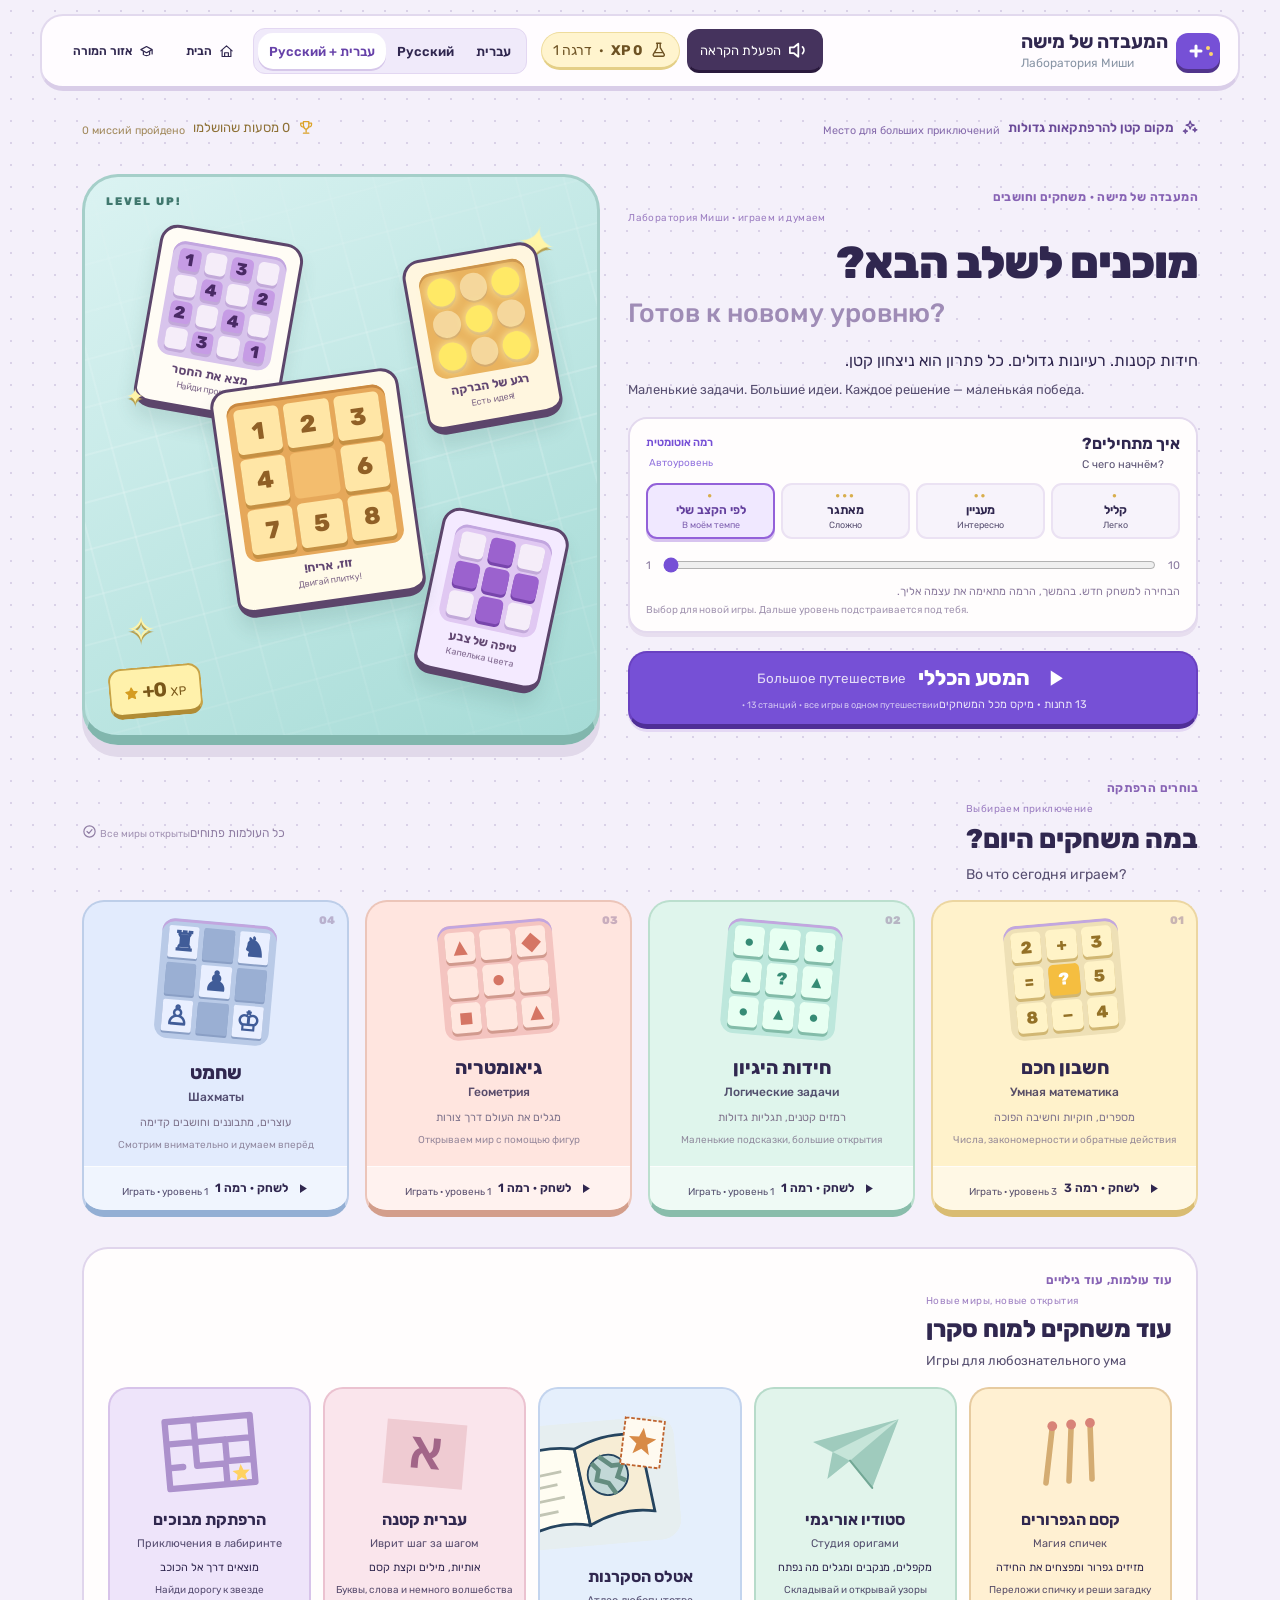
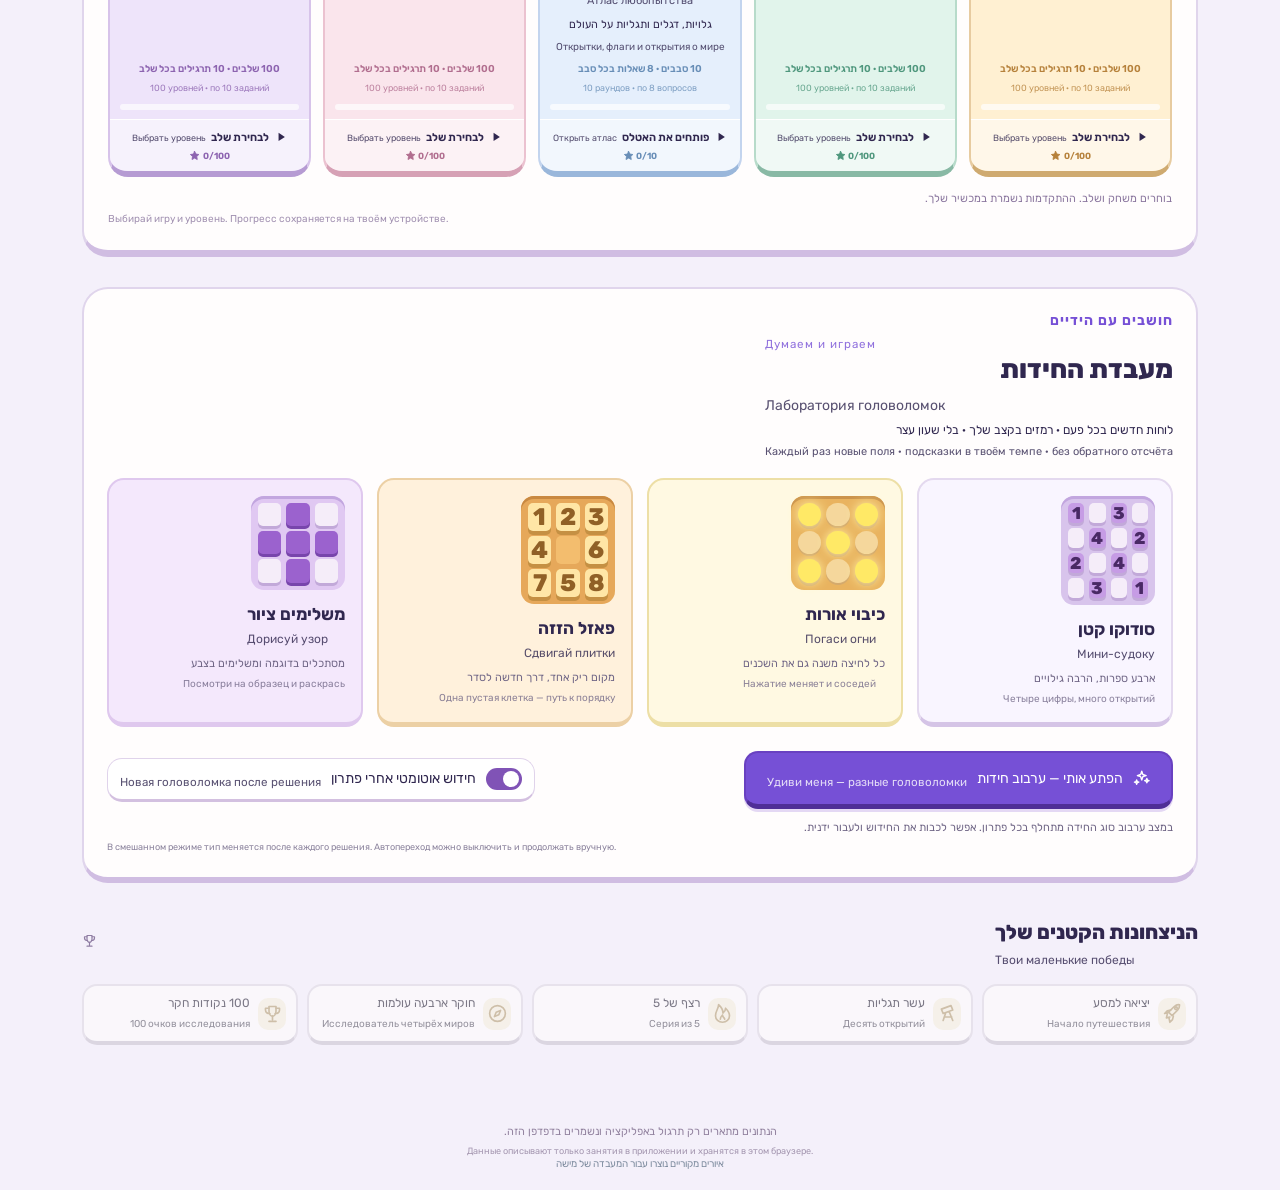
==== commit dfdeae9c: "Add per-game difficulty, all-game journeys and session reviews" ====
--- a/index.html
+++ b/index.html
@@ -33,7 +33,7 @@
 body.task-screen.task-compact .quest-head{font-size:12px}body.task-screen.task-compact .mission-rail{margin:4px 0 6px}body.task-screen.task-compact .task-shell{padding:10px 14px}body.task-screen.task-compact .task-shell h2{font-size:18px;margin:3px 0}body.task-screen.task-compact .task-shell .visual{width:min(100%,31dvh);max-width:290px;margin:3px auto}body.task-screen.task-compact .task-shell .board{width:min(100%,31dvh)}body.task-screen.task-compact .task-shell .math{font-size:24px;padding:3px 0}body.task-screen.task-compact .task-shell .feedback,body.task-screen.task-compact .task-shell .hint{font-size:13px;padding:6px 9px;margin-top:4px}body.task-screen.task-compact .task-shell textarea.answer{min-height:50px}
 body.task-screen.task-tight .quest-head .meta{display:none}body.task-screen.task-tight .mission-rail{height:7px;gap:4px;margin:3px 0 5px}body.task-screen.task-tight .mission-node{font-size:0}body.task-screen.task-tight .mission-node:before{content:""!important;width:100%;height:7px;border:0;margin:0;box-shadow:none!important;border-radius:8px}body.task-screen.task-tight .task-shell{padding:7px 10px}body.task-screen.task-tight .task-shell .eyebrow{font-size:10px}body.task-screen.task-tight .task-shell .challenge-band{font-size:10px;padding:2px 7px;margin-top:2px}body.task-screen.task-tight .task-shell h2{font-size:16px;line-height:1.18;margin:2px 0}body.task-screen.task-tight .task-shell h2 .ru{font-size:.76em}body.task-screen.task-tight .task-shell .visual{width:min(100%,27dvh);max-width:240px;margin:2px auto}body.task-screen.task-tight .task-shell .board{width:min(100%,27dvh)}body.task-screen.task-tight .task-shell .answer{margin:3px auto;padding:6px 9px}body.task-screen.task-tight .task-shell .options{margin-top:3px;gap:4px}body.task-screen.task-tight .task-shell .options button{padding:6px 9px}body.task-screen.task-tight .task-shell>.actions{padding-top:3px;gap:4px}body.task-screen.task-tight .task-shell .feedback,body.task-screen.task-tight .task-shell .hint{font-size:12px;padding:4px 7px;margin-top:3px}body.task-screen.task-tight .task-shell .level-up{font-size:12px;padding:4px 7px;margin-top:3px}body.task-screen.task-tight .task-shell p{margin-block:2px;line-height:1.2}
 @media(max-width:430px){body.task-screen header{padding-inline:7px}body.task-screen header .language-switch button{font-size:11px;padding-inline:5px}body.task-screen header .speech-toggle,body.task-screen header .clock-toggle{padding-inline:7px}body.task-screen main{padding-inline:8px}}
-</style><link rel="stylesheet" href="puzzles.css"><link rel="stylesheet" href="game-theme.css"><link rel="stylesheet" href="learning-games.css"><link rel="stylesheet" href="atlas/atlas.css"></head><body>
+</style><link rel="stylesheet" href="puzzles.css"><link rel="stylesheet" href="game-theme.css"><link rel="stylesheet" href="learning-games.css"><link rel="stylesheet" href="atlas/atlas.css"><link rel="stylesheet" href="session-flow.css"></head><body>
 <svg class="icon-sprite" aria-hidden="true" width="0" height="0" focusable="false"><defs>
 <symbol id="i-play" viewBox="0 0 24 24"><path d="m8 5 11 7-11 7Z" fill="currentColor" stroke="none"/></symbol>
 <symbol id="i-star" viewBox="0 0 24 24"><path d="m12 3 2.8 5.7 6.2.9-4.5 4.4 1.1 6.2-5.6-2.9-5.6 2.9 1.1-6.2L3 9.6l6.2-.9Z" fill="currentColor"/></symbol>
@@ -61,7 +61,7 @@
 <symbol id="i-route" viewBox="0 0 24 24"><circle cx="6" cy="18" r="2"/><circle cx="18" cy="6" r="2"/><path d="M8 18c7 0 2-12 8-12"/></symbol>
 <symbol id="i-check" viewBox="0 0 24 24"><circle cx="12" cy="12" r="9"/><path d="m8 12 3 3 5-6"/></symbol>
 </defs></svg>
-<header><div class="brand"><img src="assets/brand/compass-mark.svg" alt="" width="42" height="42"> <span id="brand"></span></div><div id="hud" class="hud"></div><nav id="nav"></nav></header><main id="app"></main><footer id="footer"></footer><script src="puzzle-games.js"></script><script src="puzzle-ui.js"></script><script src="game-ui.js"></script><script src="learning-art.js"></script><script src="learning-games.js"></script><script src="learning-ui.js"></script><script src="atlas/questions.js"></script><script src="atlas/media.js"></script><script src="atlas/atlas.js"></script><script>
+<header><div class="brand"><img src="assets/brand/compass-mark.svg" alt="" width="42" height="42"> <span id="brand"></span></div><div id="hud" class="hud"></div><nav id="nav"></nav></header><main id="app"></main><footer id="footer"></footer><script src="puzzle-games.js"></script><script src="puzzle-ui.js"></script><script src="game-ui.js"></script><script src="learning-art.js"></script><script src="learning-games.js"></script><script src="learning-ui.js"></script><script src="atlas/questions.js"></script><script src="atlas/media.js"></script><script src="atlas/atlas.js"></script><script src="session-review.js"></script><script src="play-session.js"></script><script src="break-game.js"></script><script>
 'use strict';
 const P=(he,ru)=>({he,ru});
 const T={name:P('המעבדה של מישה','Лаборатория Миши'),home:P('הבית','Главная'),teacher:P('אזור המורה','Для учителя'),welcome:P('מוכנים לשלב הבא?','Готов к новому уровню?'),intro:P('חידות קטנות. רעיונות גדולים. כל פתרון הוא ניצחון קטן.','Маленькие задачи. Большие идеи. Каждое решение — маленькая победа.'),lab:P('מרחב קטן לרעיונות גדולים','Место для больших идей'),daily:P('האתגר היומי','Задание дня'),dailyDesc:P('חמש משימות · ארבעה עולמות · בקצב שלך','Пять задач · четыре мира · в твоём темпе'),level:P('רמה','Уровень'),check:P('בדיקה','Проверить'),hint:P('רמז','Подсказка'),skip:P('דלג','Пропустить'),next:P('למשימה הבאה','Следующая задача'),retry:P('עדיין לא. אפשר לנסות שוב, או לגלות רמז.','Пока не получилось. Попробуй ещё раз или открой подсказку.'),success:P('מצאת את הפתרון! הנה הדרך:','Ты нашёл решение! Вот как можно рассуждать:'),end:P('עוד מסע של גילוי הושלם','Ещё одно путешествие завершено'),endDesc:P('כל ניסיון ורמז הם חלק מהלמידה. אפשר להמשיך בפעם אחרת.','Каждая попытка и подсказка помогают учиться. Можно продолжить в другой раз.'),feel:P('איך הרגיש לך האתגר?','Как тебе показалась задача?'),easy:P('קל מדי','Слишком легко'),right:P('בדיוק מתאים','В самый раз'),hard:P('קשה ומעניין','Сложно, но интересно'),rounds:P('סבבים שהושלמו','Завершено занятий'),rate:P('הצלחה במשימות סגורות','Решено закрытых задач'),median:P('זמן פתרון חציוני בשניות','Медианное время в секундах'),hints:P('משימות עם רמזים','Задачи с подсказками'),reset:P('איפוס ההתקדמות','Сбросить прогресс'),confirm:P('למחוק את כל נתוני התרגול במכשיר הזה?','Удалить весь прогресс на этом устройстве?'),export:P('הורדת נתונים JSON','Скачать данные JSON'),note:P('הנתונים מתארים רק תרגול באפליקציה ונשמרים בדפדפן הזה.','Данные описывают только занятия в приложении и хранятся в этом браузере.'),history:P('היסטוריית משימות ושינויי רמה','История задач и уровней'),none:P('המסע עוד לפנינו. הנתונים יופיעו אחרי התרגול הראשון.','Всё впереди! Данные появятся после первых задач.'),open:P('השוואה לפתרון לדוגמה','Сравнить с примером решения'),self:P('זו משימת חקר: אין בדיקה אוטומטית של ההסבר. השווה את הרעיון שלך לדוגמה.','Это исследование: объяснение не проверяется автоматически. Сравни свою идею с примером.'),answer:P('התשובה שלך','Твой ответ'),choose:P('בחר תשובה לפני הבדיקה.','Выбери ответ перед проверкой.'),write:P('כתוב תשובה לפני הבדיקה.','Сначала напиши ответ.'),undo:P('החזרת המהלך','Отменить ход'),resume:P('המשך הסבב שנשמר','Продолжить занятие'),saveError:P('השמירה אינה זמינה בדפדפן הזה. אפשר להמשיך, אך הנתונים עלולים להימחק בסגירה.','Сохранение недоступно. Можно заниматься, но при закрытии данные могут пропасть.'),exit:P('הסבב יישמר להמשך','Занятие сохранится'),skills:P('שליטה לפי סוג משימה','Результаты по типам задач'),research:P('משימת מתמטיקאי','Исследование'),hintLevel:P('שלב עזרה','Шаг подсказки'),solved:P('נפתרו','Решено'),skipped:P('דולגו','Пропущено'),reviewed:P('משימות חקר — חשיבה פתוחה','Исследования — открытые задачи'),researchInfo:P('במשימת חקר מגלים כלל, בודקים טענה או מסבירים דרך. אין תשובה מספרית יחידה, ולכן היא אינה נבדקת אוטומטית ואינה מורידה מהציון.','В исследовании нужно открыть правило, проверить утверждение или объяснить способ. Единственного числового ответа нет, поэтому оно не проверяется автоматически и не снижает результат.'),saved:P('השינויים נשמרו','Изменения сохранены'),score:P('הציון שלי','Мой результат'),scoreNote:P('הציון מחושב רק מהמשימות שנבדקות אוטומטית. משימת חקר אינה מורידה נקודות.','Результат считается только по заданиям с автоматической проверкой. Исследование не снижает балл.'),whereNext:P('בחר את הסבב הבא','Выбери следующее занятие'),sameLevel:P('להתחיל סבב נוסף בקצב הזה','Начать ещё одно занятие в этом темпе'),harderLevel:P('להתחיל עכשיו אתגר קשה יותר','Сейчас начать более сложное занятие'),choiceSaved:P('הבחירה נשמרה לסבב הבא.','Выбор сохранён для следующего занятия.'),raiseHand:P('סיימתי — להרים יד','Я закончил — поднять руку'),handRaised:P('היד מורמת. המורה תראה שסיימת.','Рука поднята. Учитель увидит, что ты закончил.'),finishedAlert:P('מישה סיים תרגול ומחכה למורה','Миша закончил занятие и ждёт учителя'),acknowledge:P('ראיתי — להוריד את היד','Я вижу — опустить руку'),automaticLevels:P('אפשר לבחור רמת פתיחה לפני משחק חדש. בהמשך הרמה מתאימה את עצמה להצלחה של מישה.','Перед новой игрой можно выбрать начальный уровень. Дальше он подстраивается под успехи Миши.')};
@@ -86,7 +86,7 @@
 let data=fresh(),storageOK=true;try{const raw=JSON.parse(localStorage.getItem(KEY)||'null');if(raw&&raw.version===1&&raw.levels&&Array.isArray(raw.history)&&Array.isArray(raw.rounds)){data={...fresh(),...raw};if(raw.contentVersion!==2)data.session=null;data.contentVersion=2;for(const d in domains)data.levels[d]=Math.max(1,Math.min(10,Number(data.levels[d])||1));if(!['he','ru','both'].includes(data.lang))data.lang='both';if(data.startDifficulty!=null)data.startDifficulty=Number.isInteger(data.startDifficulty)&&data.startDifficulty>=1&&data.startDifficulty<=10?data.startDifficulty:null;}}catch(e){storageOK=false;}
 let screen='home',session=data.session,feedback=null,autoNextTimer=null,hudTimer=null,newBadge=null,narratedTarget=null,narratedState='';
 const speechSupported='speechSynthesis' in window&&'SpeechSynthesisUtterance' in window;
-function saveProgress(){data.session=session;try{localStorage.setItem(KEY,JSON.stringify(data));}catch(e){storageOK=false;}}
+function saveProgress(){data.session=session?.journey?data.expedition?.previousSession||null:session;try{localStorage.setItem(KEY,JSON.stringify(data));}catch(e){storageOK=false;}}
 function rank(){return Math.floor((data.xp||0)/100)+1;}
 function formatTime(ms){let total=Math.max(0,Math.floor(ms/1000)),m=Math.floor(total/60),s=total%60;return `${String(m).padStart(2,'0')}:${String(s).padStart(2,'0')}`;}
 function unlockBadges(){let domainsSeen=new Set(data.history.map(r=>r.domain)),earned=[];if(data.history.length>=1)earned.push('first');if(data.history.length>=10)earned.push('ten');if((data.bestStreak||0)>=5)earned.push('streak');if(domainsSeen.size===4)earned.push('explorer');if((data.xp||0)>=100)earned.push('century');for(let id of earned)if(!data.badges.includes(id)){data.badges.push(id);newBadge=id;}return newBadge;}
@@ -94,7 +94,7 @@
 function mapHotspotsHTML(){return `<div class="map-hotspots" role="group" aria-label="${esc(text(P('בחירת נושא מהמפה','Выбор темы на карте')))}">${Object.entries(domains).map(([d,v])=>`<button class="island-hotspot" data-island="${d}" data-track="${d}" aria-label="${esc(text(P(`פתיחת מסלול ${v.title.he}, רמה ${data.levels[d]}`,`Открыть маршрут «${v.title.ru}», уровень ${data.levels[d]}`)))}"><span class="hotspot-icon">${ico(v.icon)}</span><span class="hotspot-copy">${bi(v.title)}<small>${bi(P(`רמה ${data.levels[d]}`,`Уровень ${data.levels[d]}`))}</small></span></button>`).join('')}</div>`;}
 function badgeHTML(limit=5){let ids=Object.keys(badgeDefs).slice(0,limit);return `<div class="badges">${ids.map(id=>{let b=badgeDefs[id],owned=data.badges.includes(id);return `<div class="achievement ${owned?'':'locked'}" title="${esc(text(b.name))}"><span class="medal">${ico(b.icon)}</span><span>${bi(b.name)}</span></div>`;}).join('')}</div>`;}
 function updateHud(){let clock=document.getElementById('runClock');if(clock&&session?.runStartedAt)clock.textContent=data.showClock===false?'••:••':formatTime(Date.now()-session.runStartedAt);}
-function startHudClock(){clearInterval(hudTimer);updateHud();if((screen==='task'||screen==='end')&&session?.runStartedAt)hudTimer=setInterval(updateHud,1000);}
+function startHudClock(){clearInterval(hudTimer);updateHud();if(screen==='task'&&session?.runStartedAt)hudTimer=setInterval(updateHud,1000);}
 function esc(v){return String(v).replace(/[&<>"']/g,c=>({'&':'&amp;','<':'&lt;','>':'&gt;','"':'&quot;',"'":'&#39;'}[c]));}
 function bi(p){if(!p)return '';return (data.lang!=='ru'?`<div class="he" lang="he" dir="rtl">${esc(p.he)}</div>`:'')+(data.lang!=='he'?`<div class="ru ${data.lang==='both'?'sub':''}" lang="ru" dir="ltr">${esc(p.ru)}</div>`:'');}
 function text(p){return data.lang==='ru'?p.ru:p.he;}
@@ -103,7 +103,7 @@
 function speakParts(parts){if(!data.readAloud||!speechSupported||!parts.length)return;window.speechSynthesis.cancel();let languages=data.lang==='both'?['he','ru']:[data.lang];for(const code of languages){let words=parts.map(part=>typeof part==='string'?part:part?.[code]).filter(Boolean).join('. ');if(!words.trim())continue;let utterance=new SpeechSynthesisUtterance(words);utterance.lang=code==='ru'?'ru-RU':'he-IL';utterance.rate=.92;utterance.pitch=1.02;let voice=speechVoice(utterance.lang);if(voice)utterance.voice=voice;window.speechSynthesis.speak(utterance);}}
 function questionSpeech(q){let parts=[q.prompt];if(q.display)parts.push(q.display);if(q.mode==='options'&&q.options?.length)parts.push(P(`${speechUI.options.he}: ${q.options.map(o=>o.he).join(', ')}`,`${speechUI.options.ru}: ${q.options.map(o=>o.ru).join(', ')}`));if(q.mode==='open')parts.push(T.self);return parts;}
 function feedbackSpeech(q){if(!feedback&&q.hint)return [q.hints[q.hint-1]];let message=feedback==='success'?T.success:feedback==='open'?T.self:feedback==='skip'?T.skipped:T[feedback];let parts=message?[message]:[];if(['success','open','skip'].includes(feedback))parts.push(q.hints[2]);else if(q.hint)parts.push(q.hints[q.hint-1]);return parts;}
-function narrateCurrent(force=false){if(!data.readAloud||!speechSupported)return;if(screen==='task'&&session?.task){let q=session.task,isNew=force||narratedTarget!==q,state=isNew?'question':feedback?`feedback:${feedback}:${q.attempts}:${q.hint}:${q.finished}`:q.hint?`hint:${q.hint}`:'question';if(!force&&narratedTarget===q&&narratedState===state)return;narratedTarget=q;narratedState=state;speakParts(isNew?questionSpeech(q):feedbackSpeech(q));return;}let target=screen==='end'?`end:${session?.roundIndex??''}`:screen;if(!force&&narratedTarget===target)return;narratedTarget=target;narratedState='screen';if(screen==='home')speakParts([T.welcome,T.intro]);else if(screen==='end')speakParts([T.end,P(`${speechUI.score.he} ${currentRound()?.score??roundScore(session.results)} מתוך 100`,`${speechUI.score.ru}: ${currentRound()?.score??roundScore(session.results)} из 100`)]);else if(screen==='teacher')speakParts([T.teacher]);}
+function narrateCurrent(force=false){if(!data.readAloud||!speechSupported)return;if((screen==='task'||PlaySession.isCore())&&session?.task){let q=session.task,isNew=force||narratedTarget!==q,state=isNew?'question':feedback?`feedback:${feedback}:${q.attempts}:${q.hint}:${q.finished}`:q.hint?`hint:${q.hint}`:'question';if(!force&&narratedTarget===q&&narratedState===state)return;narratedTarget=q;narratedState=state;speakParts(isNew?questionSpeech(q):feedbackSpeech(q));return;}let target=screen==='end'?`end:${session?.roundIndex??''}`:screen;if(!force&&narratedTarget===target)return;narratedTarget=target;narratedState='screen';if(screen==='home')speakParts([T.welcome,T.intro]);else if(screen==='end')speakParts([T.end,P(`${speechUI.score.he} ${currentRound()?.score??roundScore(session.results)} מתוך 100`,`${speechUI.score.ru}: ${currentRound()?.score??roundScore(session.results)} из 100`)]);else if(screen==='teacher')speakParts([T.teacher]);}
 function rand(a,b){return a+Math.floor(Math.random()*(b-a+1));}function pick(a){return a[rand(0,a.length-1)];}
 function dayKey(date=new Date()){let d=date instanceof Date?date:new Date(`${date}T12:00:00`);return `${d.getFullYear()}-${String(d.getMonth()+1).padStart(2,'0')}-${String(d.getDate()).padStart(2,'0')}`;}
 function dayNumber(key=dayKey()){let [y,m,d]=key.split('-').map(Number);return Math.floor(Date.UTC(y,m-1,d)/86400000);}
@@ -173,18 +173,18 @@
 function validQuestion(q){if(!q||!q.domain||!q.type||!q.prompt?.he||!q.prompt?.ru||q.hints?.length!==3)return false;if(q.mode==='puzzle')return PuzzleGames.kinds.includes(q.type)&&Array.isArray(q.board)&&q.board.length===q.n*q.n&&Array.isArray(q.initial)&&Array.isArray(q.answer);if(q.mode==='number')return Number.isFinite(q.answer);if(q.mode==='options')return Array.isArray(q.options)&&q.options.length>1&&Number.isInteger(q.answer)&&q.answer>=0&&q.answer<q.options.length;if(q.mode==='chess')return Array.isArray(q.answer)&&q.answer.length>0&&q.board&&typeof q.board==='object';if(q.mode==='grid')return Number.isInteger(q.answer)&&q.answer>0;if(q.mode==='match')return Array.isArray(q.initial)&&q.initial.length===21&&Array.isArray(q.board);return q.mode==='open';}
 function generateQuestion(domain,level,forced){let q,fallback=null,lastTypes=(data.recentTypes||[]).slice(-4),typePrefix=`${domain}:`;for(let i=0;i<80;i++){q=domain==='logic'&&PuzzleGames.kinds.includes(forced)?PuzzleGames.create(forced,level):domain==='math'?generateMath(level,forced):domain==='logic'?generateLogic(level,forced):domain==='geometry'?generateGeometry(level,forced):generateChess(level);if(q.domain==='chess'&&q.board)addKings(q);q.signature=JSON.stringify([q.domain,q.type,q.prompt,q.display,q.answer,q.digits,q.board,q.options,q.visual,q.n,q.count,q.candidates]);if(!validQuestion(q))continue;if(!fallback||!data.recent.includes(q.signature))fallback=q;let exactRepeat=(q.mode==='puzzle'?data.recent.slice(-12):data.recent).includes(q.signature),typeRepeat=!forced&&lastTypes.includes(typePrefix+q.type);if(!exactRepeat&&!typeRepeat)break;}q=validQuestion(q)?q:fallback;if(!q||!validQuestion(q))throw new Error(`Invalid generated question: ${domain}`);data.recent.push(q.signature);data.recent=data.recent.slice(-300);data.recentTypes=[...(data.recentTypes||[]),typePrefix+q.type].slice(-40);return q;}
 function newTask(){newBadge=null;if(session.track==='puzzles'){let plan=openingChallengePlan('logic'),level=Math.max(1,Math.min(10,data.levels.logic+plan.offset)),recentKinds=data.recentTypes.filter(t=>PuzzleGames.kinds.some(k=>t==='logic:'+k)).slice(-3),available=PuzzleGames.kinds.filter(k=>!recentKinds.includes('logic:'+k)),kind=session.puzzleKind==='mixed'?pick(available.length?available:PuzzleGames.kinds):session.puzzleKind;session.task=generateQuestion('logic',level,kind);Object.assign(session.task,{challengeBand:plan.band,attempts:0,hint:0,elapsed:0,started:Date.now(),finished:false,input:''});feedback=null;saveProgress();return;}if(session.track==='daily'&&!session.dailyOrder){session.dayKey=session.dayKey||dayKey();session.themeIndex=Number.isInteger(session.themeIndex)?session.themeIndex:themeIndexForDay(session.dayKey);session.dailyOrder=dailyOrder(session.dayKey);}let i=session.results.length,d=session.track==='daily'?(i<4?session.dailyOrder[i]:weakestDomain()):i===3?pick(Object.keys(domains).filter(x=>x!==session.track)):session.track,plan=openingChallengePlan(d),level=Math.max(1,Math.min(10,data.levels[d]+plan.offset)),forced=d==='math'&&i===4&&(data.rounds.length+1)%3===0?'research':d!=='chess'?plan.forced:null;session.task=generateQuestion(d,level,forced);session.task.challengeBand=plan.band;session.task.attempts=0;session.task.hint=0;session.task.elapsed=0;session.task.started=Date.now();session.task.finished=false;session.task.input='';feedback=null;saveProgress();}
-function startRound(track,continuing=false,puzzleKind=null){clearTimeout(autoNextTimer);let manualStartLevel=!continuing?data.startDifficulty:null;if(manualStartLevel!=null){let targets=track==='daily'?Object.keys(domains):[track==='puzzles'?'logic':track];for(const domain of targets)if(domains[domain])data.levels[domain]=manualStartLevel;}let previous=session,runStartedAt=continuing&&previous?.runStartedAt?previous.runStartedAt:Date.now(),runTasks=continuing?(previous?.runTasks||0):0,key=dayKey(),dailyRounds=data.rounds.filter(r=>r.track==='daily'&&r.dayKey===key).length;session={track,manualStartLevel,puzzleKind:track==='puzzles'?(puzzleKind||(continuing?previous?.puzzleKind:null)||'mixed'):null,results:[],task:null,started:new Date().toISOString(),startLevels:{...data.levels},runStartedAt,runTasks,dayKey:track==='daily'?key:null,themeIndex:track==='daily'?themeIndexForDay(key):null,dailyOrder:track==='daily'?dailyOrder(key,dailyRounds):null};newTask();screen='task';render();}
+function startRound(track,continuing=false,puzzleKind=null){if(track==='daily'){PlaySession.start(data.startDifficulty||1);return;}clearTimeout(autoNextTimer);let manualStartLevel=!continuing?data.startDifficulty:null;if(manualStartLevel!=null){let targets=track==='daily'?Object.keys(domains):[track==='puzzles'?'logic':track];for(const domain of targets)if(domains[domain])data.levels[domain]=manualStartLevel;}let previous=session,runStartedAt=continuing&&previous?.runStartedAt?previous.runStartedAt:Date.now(),runTasks=continuing?(previous?.runTasks||0):0,key=dayKey(),dailyRounds=data.rounds.filter(r=>r.track==='daily'&&r.dayKey===key).length;session={track,manualStartLevel,puzzleKind:track==='puzzles'?(puzzleKind||(continuing?previous?.puzzleKind:null)||'mixed'):null,results:[],task:null,started:new Date().toISOString(),startLevels:{...data.levels},runStartedAt,runTasks,dayKey:track==='daily'?key:null,themeIndex:track==='daily'?themeIndexForDay(key):null,dailyOrder:track==='daily'?dailyOrder(key,dailyRounds):null};newTask();screen='task';render();}
 function adaptDifficulty(result){const d=result.domain,old=data.levels[d],k=d+':'+result.type,m=data.mastery[k]||(data.mastery[k]={attempted:0,solved:0,streak:0,times:[],hints:0});m.attempted++;m.solved+=result.correct?1:0;m.hints+=result.hints;m.times.push(result.seconds);m.times=m.times.slice(-30);let recent=data.history.filter(r=>r.domain===d).slice(-8);let threshold=Math.max(45,median(m.times)*1.25);if(result.correct&&result.attempts===1&&!result.hints&&result.seconds<=threshold)m.streak++;else m.streak=0;
 if(m.streak>=3){data.levels[d]=Math.min(10,old+1);m.streak=0;}else if(!result.correct&&recent.filter(r=>!r.correct&&!r.open).length>=2)data.levels[d]=Math.max(1,old-1);result.before=old;result.after=data.levels[d];}
 function median(a){if(!a.length)return 0;let s=[...a].sort((a,b)=>a-b),m=Math.floor(s.length/2);return s.length%2?s[m]:(s[m-1]+s[m])/2;}
-function finishTask(correct,skipped=false){let q=session.task;if(q.finished)return;q.elapsed+=Date.now()-q.started;q.started=null;q.finished=true;let independent=correct&&q.attempts===1&&!q.hint,xp=skipped?0:q.mode==='open'?12:correct?20+(independent?8:0)+Math.max(0,6-q.hint*2):0,r={domain:q.domain,type:q.type,level:q.level,challengeBand:q.challengeBand,correct,skipped,open:q.mode==='open',seconds:Math.round(q.elapsed/1000),hints:q.hint,attempts:q.attempts,at:new Date().toISOString(),feeling:null,xp};if(!r.open)adaptDifficulty(r);else{r.before=data.levels[q.domain];r.after=r.before;}data.xp=(data.xp||0)+xp;data.currentStreak=independent?(data.currentStreak||0)+1:0;data.bestStreak=Math.max(data.bestStreak||0,data.currentStreak);session.runTasks=(session.runTasks||0)+1;data.history.push(r);session.results.push(r);unlockBadges();feedback=skipped?'skip':q.mode==='open'?'open':'success';saveProgress();}
+function finishTask(correct,skipped=false){let q=session.task;if(q.finished)return;if(q.started)q.elapsed+=Date.now()-q.started;q.started=null;q.finished=true;let independent=correct&&q.attempts===1&&!q.hint,xp=skipped?0:q.mode==='open'?12:correct?20+(independent?8:0)+Math.max(0,6-q.hint*2):0,r={domain:q.domain,type:q.type,level:q.level,challengeBand:q.challengeBand,correct,skipped,open:q.mode==='open',seconds:Math.round(q.elapsed/1000),hints:q.hint,attempts:q.attempts,at:new Date().toISOString(),feeling:null,xp};if(!r.open)adaptDifficulty(r);else{r.before=data.levels[q.domain];r.after=r.before;}data.xp=(data.xp||0)+xp;data.currentStreak=independent?(data.currentStreak||0)+1:0;data.bestStreak=Math.max(data.bestStreak||0,data.currentStreak);session.runTasks=(session.runTasks||0)+1;Object.assign(r,SessionReview.snapshot(q,r));data.history.push(r);session.results.push(r);unlockBadges();feedback=skipped?'skip':q.mode==='open'?'open':'success';saveProgress();}
 function checkAnswer(q,value){if(q.mode==='puzzle')return PuzzleGames.check(q);if(q.mode==='open')return null;if(q.mode==='number')return String(value).trim()!==''&&Number(String(value).replace(',','.'))===q.answer;if(q.mode==='grid')return q.selected.length===q.answer;if(q.mode==='options')return q.selected===q.answer;if(q.mode==='chess')return q.answer.includes(q.selected);if(q.mode==='match'){let changed=q.board.reduce((n,v,i)=>n+(v!==q.initial[i]),0),digits=[0,1,2].map(i=>SEG.findIndex(s=>s.every((v,j)=>v===q.board[i*7+j])));return q.moves===1&&changed===2&&digits.every(d=>d>=0)&&digits[0]+digits[1]===digits[2];}return false;}
 function check(){let q=session.task;if(q.finished)return;if(q.mode==='number'&&!q.input.trim()||q.mode==='open'&&!q.input.trim()){feedback='write';render();return;}if((q.mode==='options'||q.mode==='chess')&&q.selected==null){feedback='choose';render();return;}q.attempts++;if(q.mode==='open'){finishTask(false);render();return;}if(checkAnswer(q,q.input)){finishTask(true);}else{feedback='retry';if(q.attempts>=2)q.hint=Math.min(3,Math.max(q.hint,q.attempts-1));if(q.attempts===3)data.levels[q.domain]=Math.max(1,data.levels[q.domain]-1);saveProgress();}render();}
 function roundScore(results){let checked=results.filter(r=>!r.open);return checked.length?Math.round(checked.filter(r=>r.correct).length/checked.length*100):100;}
 function currentRound(){return data.rounds[session?.roundIndex]||null;}
 function applyRoundProgress(results,startLevels){let changes={},practiced=[...new Set(results.map(r=>r.domain))];for(let d of practiced){let closed=results.filter(r=>r.domain===d&&!r.open),correct=closed.filter(r=>r.correct),rate=closed.length?correct.length/closed.length:1,independent=correct.filter(r=>r.attempts===1&&!r.hints).length/Math.max(1,closed.length),before=startLevels[d],target=data.levels[d],rise=closed.length>=3&&rate===1&&independent===1?2:closed.length&&rate>=.8&&independent>=.5?1:0;if(rise)target=Math.max(target,before+rise);if(closed.length>=2&&rate<=.4)target=Math.min(target,before-1);data.levels[d]=Math.max(1,Math.min(10,target));changes[d]={before,after:data.levels[d],rate:Math.round(rate*100)};}return changes;}
-function scheduleNextRound(track){clearTimeout(autoNextTimer);autoNextTimer=setTimeout(()=>{if(screen==='end')startRound(track||'daily',true);},3000);}
-function next(){if(session.results.length===5){let changes=applyRoundProgress(session.results,session.startLevels||{...data.levels}),round={started:session.started,completed:new Date().toISOString(),track:session.track,dayKey:session.dayKey,themeIndex:session.themeIndex,results:session.results,score:roundScore(session.results),handRaisedAt:null,handAcknowledgedAt:null,levelChanges:changes};data.rounds.push(round);if(session.track==='daily'){data.dailyDates=[...new Set([...(data.dailyDates||[]),session.dayKey])].slice(-90);}session.roundIndex=data.rounds.length-1;screen='end';saveProgress();render();}else{newTask();render();}}
+function scheduleNextRound(){clearTimeout(autoNextTimer);/* Summaries remain open until the player chooses the next game. */}
+function next(){if(PlaySession.isCore()){PlaySession.next();return;}if(session.results.length===5){let changes=applyRoundProgress(session.results,session.startLevels||{...data.levels}),round={started:session.started,completed:new Date().toISOString(),track:session.track,dayKey:session.dayKey,themeIndex:session.themeIndex,results:session.results,score:roundScore(session.results),handRaisedAt:null,handAcknowledgedAt:null,levelChanges:changes};data.rounds.push(round);SessionReview.archive('core:'+round.completed,session.track==='puzzles'?P('חידות לוח','Головоломки'):domains[session.track]?.title||P('התרגול שלי','Моё занятие'),session.results,session.manualStartLevel);if(session.track==='daily'){data.dailyDates=[...new Set([...(data.dailyDates||[]),session.dayKey])].slice(-90);}session.roundIndex=data.rounds.length-1;screen='end';saveProgress();render();}else{newTask();render();}}
 function renderVisual(q){if(q.mode==='puzzle')return renderPuzzleBoard(q);if(q.mode==='chess'){let glyph={K:'♔',k:'♚',R:'♖',r:'♜',B:'♗',b:'♝',N:'♘',n:'♞',Q:'♕',q:'♛',p:'♟'};return `<div class="visual"><div class="board" role="group" aria-label="${esc(text(domains.chess.title))}">${Array.from({length:64},(_,i)=>`<button data-square="${i}" ${q.finished?'disabled':''} class="square ${(Math.floor(i/8)+i%8)%2?'dark':''} ${i===q.selected||i===q.from?'selected':''}" aria-label="${coord(i)} ${q.board[i]||''}">${glyph[q.board[i]]||(q.candidates?.includes(i)?'•':'')}<span class="coord">${coord(i)}</span></button>`).join('')}</div></div>`;}
 if(q.mode==='match'){const coords=[[12,10,42,10],[10,14,10,42],[44,14,44,42],[12,45,42,45],[10,49,10,77],[44,49,44,77],[12,81,42,81]];return `<div class="visual"><svg viewBox="0 0 250 100" role="group" aria-label="${esc(text(types.match))}">${q.board.map((v,i)=>{let n=Math.floor(i/7),c=coords[i%7],x=n*94;return `<line tabindex="${q.finished?-1:0}" role="button" aria-label="${n+1}:${i%7+1}" data-match="${i}" class="match-slot ${v?'on':''} ${q.source===i?'chosen':''}" x1="${c[0]+x}" y1="${c[1]}" x2="${c[2]+x}" y2="${c[3]}"/>`;}).join('')}<text x="66" y="53" font-size="25">+</text><text x="160" y="53" font-size="25">=</text></svg>${btn('undo',T.undo)}</div>`;}
 if(q.mode==='grid')return `<div class="visual"><svg viewBox="0 0 250 110" aria-label="${esc(text(types.area))}">${Array.from({length:15},(_,i)=>`<rect x="${i%5*30+50}" y="${Math.floor(i/5)*30+5}" width="26" height="26" rx="3" fill="${i<q.count?'#83b4a7':'#e8eef2'}"/>`).join('')}</svg><div class="gridbox">${Array.from({length:15},(_,i)=>`<button data-cell="${i}" class="cell ${q.selected.includes(i)?'on':''}" aria-label="${i+1}" aria-pressed="${q.selected.includes(i)}" ${q.finished?'disabled':''}></button>`).join('')}</div></div>`;
@@ -194,16 +194,21 @@
 if(q.visual==='compose')return '<div class="visual"><svg viewBox="0 0 260 220" role="img"><rect x="35" y="15" width="190" height="190" rx="4" fill="#e7e1fb" stroke="#6557c8" stroke-width="5"/><line x1="35" y1="15" x2="225" y2="205" stroke="#e5a34c" stroke-width="4"/></svg></div>';
 if(q.visual==='hidden')return '<div class="visual"><svg viewBox="0 0 300 220" role="img"><path d="M150 15 L25 200 L275 200 Z M150 15 L150 200" fill="#fff2e3" stroke="#6557c8" stroke-width="5" stroke-linejoin="round"/></svg></div>';return '';}
 function fitTaskViewport(){let body=document.body,main=document.querySelector('main'),app=document.getElementById('app');if(screen!=='task'){body.classList.remove('task-screen','task-compact','task-tight');main.style.removeProperty('height');main.style.removeProperty('width');main.style.removeProperty('max-width');main.style.removeProperty('zoom');return;}body.classList.add('task-screen');body.classList.remove('task-compact','task-tight');main.style.removeProperty('width');main.style.removeProperty('max-width');main.style.removeProperty('zoom');let measure=()=>{let headerHeight=Math.ceil(document.querySelector('header').getBoundingClientRect().height),available=Math.max(320,innerHeight-headerHeight-6);main.style.height=`${available}px`;let panel=app.querySelector('.task-shell');return {overflow:app.scrollHeight>app.clientHeight+2||panel&&panel.scrollHeight>panel.clientHeight+2,available};};requestAnimationFrame(()=>{let first=measure();if(session?.task?.mode==='puzzle'||!first.overflow)return;body.classList.add('task-compact');requestAnimationFrame(()=>{let second=measure();if(!second.overflow)return;body.classList.add('task-tight');requestAnimationFrame(()=>{let third=measure();if(!third.overflow)return;let panel=app.querySelector(".task-shell"),ratio=Math.max(.72,Math.min(1,app.clientHeight/app.scrollHeight,panel?panel.clientHeight/panel.scrollHeight:1));main.style.zoom=String(ratio);main.style.height=`${third.available/ratio}px`;});});});}
-function render(){clearInterval(hudTimer);clearTimeout(autoNextTimer);document.body.classList.toggle('atlas-screen',screen==='atlas');if(screen!=='atlas'&&location.hash==='#atlas')history.replaceState(null,'',location.pathname+location.search);document.body.classList.toggle('learning-screen',screen==='learning');document.body.classList.toggle('home-screen',screen==='home');document.body.dataset.domain=screen==='task'?session?.task?.domain||'':'';document.body.classList.toggle('puzzle-task',screen==='task'&&session?.task?.mode==='puzzle');document.body.classList.toggle('task-screen',screen==='task');document.body.classList.remove('task-compact','task-tight');document.documentElement.dir=data.lang==='ru'?'ltr':'rtl';document.documentElement.lang=data.lang==='ru'?'ru':'he';document.getElementById('brand').innerHTML=bi(T.name);let languageLabel=text(P('בחירת שפה','Выбор языка')),languageButtons=['he','ru','both'].map((l,i)=>`<button data-lang="${l}" class="${data.lang===l?'active':''}" aria-pressed="${data.lang===l}">${['עברית','Русский','עברית + Русский'][i]}</button>`).join('');document.getElementById('nav').innerHTML=`<div class="language-switch" role="group" aria-label="${esc(languageLabel)}">${languageButtons}</div><button data-action="home" class="nav-action">${ico('home')}<span>${esc(text(T.home))}</span></button><button data-action="teacher" class="nav-action">${ico('school')}<span>${esc(text(T.teacher))}</span></button>`;let speechLabel=!speechSupported?speechUI.unsupported:data.readAloud?speechUI.disable:speechUI.enable;document.getElementById('hud').innerHTML=`<button class="speech-toggle ${data.readAloud&&speechSupported?'active':''}" data-action="toggle-speech" aria-label="${esc(text(speechLabel))}" aria-pressed="${data.readAloud&&speechSupported}" title="${esc(text(speechLabel))}" ${speechSupported?'':'disabled'}><span class="speaker-icon">${ico(data.readAloud&&speechSupported?'volume-2':'volume-1')}</span><span class="speech-label">${esc(text(data.readAloud?speechUI.active:speechUI.enable))}</span></button><div class="hud-pill">${ico('flask')} <strong>${data.xp||0} XP</strong> · ${bi(P(`דרגה ${rank()}`,`Ранг ${rank()}`))}</div>${screen==='task'||screen==='end'?`<div class="hud-pill">${ico('flame')} <strong>${data.currentStreak||0}</strong> ${bi(P('רצף','серия'))}</div><button class="clock-toggle" data-action="toggle-clock" aria-label="${esc(text(P('הצגה או הסתרה של השעון','Показать или скрыть часы')))}">${ico('clock')} <span id="runClock">${data.showClock===false?'••:••':'00:00'}</span></button>`:''}`;document.getElementById('footer').innerHTML=bi(storageOK?T.note:T.saveError)+`<div class="art-credit">${esc(text(screen==='atlas'?P('תצלומים ומפות: רשימת הקרדיטים במסך האטלס','Фотографии и карты: авторы указаны на странице атласа'):P('איורים מקוריים נוצרו עבור המעבדה של מישה','Оригинальные иллюстрации созданы для Лаборатории Миши')))}</div>`;const app=document.getElementById('app'),today=dayKey(),theme=themeForDay(today);
+function coreTaskHTML(){
+let q=session.task,i=q.finished?session.results.length-1:session.results.length,earned=q.finished?session.results.at(-1)?.xp||0:0,missionTheme=session.track==='daily'?dailyThemes[session.themeIndex]:null;
+return `<div class="quest-head"><div><span class="badge">${ico(domains[q.domain].icon)} ${bi(domains[q.domain].title)}</span>${missionTheme?`<span class="badge daily-theme">${ico(missionTheme.icon)} ${bi(missionTheme.name)}</span>`:''}<span class="meta journey-count">${bi(P(`מסע: ${session.runTasks||0} תגליות · רמה ${q.level}`,`Путешествие: ${session.runTasks||0} открытий · уровень ${q.level}`))}</span></div><span class="combo">${ico('flame')} ${data.currentStreak||0} ${bi(P('רצף','серия'))}</span></div><div class="mission-rail">${Array.from({length:5},(_,j)=>`<div class="mission-node ${j<i?'done':j===i?'current':''}"><span>${bi(stages[j])}</span></div>`).join('')}</div><section class="panel task-shell"><div class="eyebrow">${bi(P(`תחנה ${i+1}: ${stages[i].he}`,`Станция ${i+1}: ${stages[i].ru}`))}</div><span class="challenge-band ${q.challengeBand||'steady'}">${bi(challengeNames[q.challengeBand]||challengeNames.steady)}</span><h2>${bi(q.prompt)}</h2>${q.display?`<div class="math" dir="ltr">${esc(q.display)}</div>`:''}${renderVisual(q)}${q.mode==='number'?`<input id="answer" class="answer" inputmode="decimal" autocomplete="off" aria-label="${esc(text(T.answer))}" placeholder="?" value="${esc(q.input)}" ${q.finished?'disabled':''}>`:q.mode==='open'?`<p>${bi(T.self)}</p><textarea id="answer" class="answer" aria-label="${esc(text(T.answer))}" ${q.finished?'disabled':''}>${esc(q.input)}</textarea>`:q.mode==='options'?`<div class="options">${q.options.map((o,j)=>`<button data-option="${j}" class="${q.selected===j?'selected':''}" ${q.finished?'disabled':''}>${bi(o)}</button>`).join('')}</div>`:''}${feedback?`<div role="status" class="feedback ${feedback==='success'?'success':''}">${bi(feedback==='success'?T.success:feedback==='open'?T.self:feedback==='skip'?T.skipped:T[feedback])}${earned?`<div class="xp-pop">${ico('sparkles')} +${earned} XP</div>`:''}${['success','open','skip'].includes(feedback)?`<p>${bi(q.hints[2])}</p>`:''}</div>`:''}${newBadge?`<div class="level-up"><b>${ico(badgeDefs[newBadge].icon)} ${bi(P('תג חדש נפתח!','Открыт новый значок!'))}</b>${bi(badgeDefs[newBadge].name)}</div>`:''}${q.hint&&!['success','open','skip'].includes(feedback)?`<div class="hint"><p><b>${bi(P(`רמז ${q.hint} מתוך 3`,`Подсказка ${q.hint} из 3`))}</b>${bi(q.hints[q.hint-1])}</p></div>`:''}<div class="actions">${q.finished?btn('next',P('אל התגלית הבאה','К следующему открытию'),'primary'):btn('check',q.mode==='open'?T.open:T.check,'primary')+`<button data-action="hint" ${q.hint===3?'disabled':''}>${bi(T.hint)} (${q.hint}/3)</button>`+btn('skip',T.skip)}</div>${session.track==='puzzles'?`<div class="puzzle-renewal">${puzzleAutoControl()}${q.finished&&feedback==='success'&&data.puzzleAuto!==false?`<p role="status">${bi(P('התגלית הבאה בעוד 5 שניות. כבה את החידוש כדי להישאר כאן.','Следующее открытие через 5 секунд. Выключи автопереход, чтобы остаться здесь.'))}</p>`:''}</div>`:''}${q.finished&&(i===1||i===4)?`<div class="panel"><b>${bi(T.feel)}</b><div class="options">${['easy','right','hard'].map(f=>`<button data-feel="${f}" class="${session.results.at(-1).feeling===f?'selected':''}">${bi(T[f])}</button>`).join('')}</div></div>`:''}</section>${(session.runTasks||0)>0&&(session.runTasks||0)%20===0?`<p class="break-note">${bi(P('כבר עשרים תגליות במסע הזה. אפשר להמשיך, ואפשר גם למתוח ידיים ולנוח לרגע.','Уже двадцать открытий в этом путешествии. Можно продолжить или ненадолго размяться.'))}</p>`:''}`;
+}
+function render(){if(screen!=='journey')PlaySession.detach();clearInterval(hudTimer);clearTimeout(autoNextTimer);document.body.classList.toggle('atlas-screen',screen==='atlas'||PlaySession.isAtlas());if(screen!=='atlas'&&location.hash==='#atlas')history.replaceState(null,'',location.pathname+location.search);document.body.classList.toggle('learning-screen',screen==='learning'||PlaySession.isLearning());document.body.classList.toggle('home-screen',screen==='home');document.body.dataset.domain=screen==='task'?session?.task?.domain||'':'';document.body.classList.toggle('puzzle-task',screen==='task'&&session?.task?.mode==='puzzle');document.body.classList.toggle('task-screen',screen==='task');document.body.classList.remove('task-compact','task-tight');document.documentElement.dir=data.lang==='ru'?'ltr':'rtl';document.documentElement.lang=data.lang==='ru'?'ru':'he';document.getElementById('brand').innerHTML=bi(T.name);let languageLabel=text(P('בחירת שפה','Выбор языка')),languageButtons=['he','ru','both'].map((l,i)=>`<button data-lang="${l}" class="${data.lang===l?'active':''}" aria-pressed="${data.lang===l}">${['עברית','Русский','עברית + Русский'][i]}</button>`).join('');document.getElementById('nav').innerHTML=`<div class="language-switch" role="group" aria-label="${esc(languageLabel)}">${languageButtons}</div><button data-action="home" class="nav-action">${ico('home')}<span>${esc(text(T.home))}</span></button><button data-action="teacher" class="nav-action">${ico('school')}<span>${esc(text(T.teacher))}</span></button>`;let speechLabel=!speechSupported?speechUI.unsupported:data.readAloud?speechUI.disable:speechUI.enable;document.getElementById('hud').innerHTML=`<button class="speech-toggle ${data.readAloud&&speechSupported?'active':''}" data-action="toggle-speech" aria-label="${esc(text(speechLabel))}" aria-pressed="${data.readAloud&&speechSupported}" title="${esc(text(speechLabel))}" ${speechSupported?'':'disabled'}><span class="speaker-icon">${ico(data.readAloud&&speechSupported?'volume-2':'volume-1')}</span><span class="speech-label">${esc(text(data.readAloud?speechUI.active:speechUI.enable))}</span></button><div class="hud-pill">${ico('flask')} <strong>${data.xp||0} XP</strong> · ${bi(P(`דרגה ${rank()}`,`Ранг ${rank()}`))}</div>${screen==='task'?`<div class="hud-pill">${ico('flame')} <strong>${data.currentStreak||0}</strong> ${bi(P('רצף','серия'))}</div><button class="clock-toggle" data-action="toggle-clock" aria-label="${esc(text(P('הצגה או הסתרה של השעון','Показать или скрыть часы')))}">${ico('clock')} <span id="runClock">${data.showClock===false?'••:••':'00:00'}</span></button>`:''}`;document.getElementById('footer').innerHTML=bi(storageOK?T.note:T.saveError)+`<div class="art-credit">${esc(text(screen==='atlas'?P('תצלומים ומפות: רשימת הקרדיטים במסך האטלס','Фотографии и карты: авторы указаны на странице атласа'):P('איורים מקוריים נוצרו עבור המעבדה של מישה','Оригинальные иллюстрации созданы для Лаборатории Миши')))}</div>`;const app=document.getElementById('app'),today=dayKey(),theme=themeForDay(today);
 if(screen==='home')app.innerHTML=renderGameHome();
+if(screen==='launch')app.innerHTML=PlaySession.renderLaunch();
+if(screen==='journey')app.innerHTML=PlaySession.render();
+if(screen==='review')app.innerHTML=SessionReview.page();
 if(screen==='atlas')app.innerHTML=AtlasQuiz.render();
 if(screen==='learning')app.innerHTML=LearningUI.render();
-if(screen==='task'){
-let q=session.task,i=q.finished?session.results.length-1:session.results.length,earned=q.finished?session.results.at(-1)?.xp||0:0,missionTheme=session.track==='daily'?dailyThemes[session.themeIndex]:null;
-app.innerHTML=`<div class="quest-head"><div><span class="badge">${ico(domains[q.domain].icon)} ${bi(domains[q.domain].title)}</span>${missionTheme?`<span class="badge daily-theme">${ico(missionTheme.icon)} ${bi(missionTheme.name)}</span>`:''}<span class="meta journey-count">${bi(P(`מסע: ${session.runTasks||0} תגליות · רמה ${q.level}`,`Путешествие: ${session.runTasks||0} открытий · уровень ${q.level}`))}</span></div><span class="combo">${ico('flame')} ${data.currentStreak||0} ${bi(P('רצף','серия'))}</span></div><div class="mission-rail">${Array.from({length:5},(_,j)=>`<div class="mission-node ${j<i?'done':j===i?'current':''}"><span>${bi(stages[j])}</span></div>`).join('')}</div><section class="panel task-shell"><div class="eyebrow">${bi(P(`תחנה ${i+1}: ${stages[i].he}`,`Станция ${i+1}: ${stages[i].ru}`))}</div><span class="challenge-band ${q.challengeBand||'steady'}">${bi(challengeNames[q.challengeBand]||challengeNames.steady)}</span><h2>${bi(q.prompt)}</h2>${q.display?`<div class="math" dir="ltr">${esc(q.display)}</div>`:''}${renderVisual(q)}${q.mode==='number'?`<input id="answer" class="answer" inputmode="decimal" autocomplete="off" aria-label="${esc(text(T.answer))}" placeholder="?" value="${esc(q.input)}" ${q.finished?'disabled':''}>`:q.mode==='open'?`<p>${bi(T.self)}</p><textarea id="answer" class="answer" aria-label="${esc(text(T.answer))}" ${q.finished?'disabled':''}>${esc(q.input)}</textarea>`:q.mode==='options'?`<div class="options">${q.options.map((o,j)=>`<button data-option="${j}" class="${q.selected===j?'selected':''}" ${q.finished?'disabled':''}>${bi(o)}</button>`).join('')}</div>`:''}${feedback?`<div role="status" class="feedback ${feedback==='success'?'success':''}">${bi(feedback==='success'?T.success:feedback==='open'?T.self:feedback==='skip'?T.skipped:T[feedback])}${earned?`<div class="xp-pop">${ico('sparkles')} +${earned} XP</div>`:''}${['success','open','skip'].includes(feedback)?`<p>${bi(q.hints[2])}</p>`:''}</div>`:''}${newBadge?`<div class="level-up"><b>${ico(badgeDefs[newBadge].icon)} ${bi(P('תג חדש נפתח!','Открыт новый значок!'))}</b>${bi(badgeDefs[newBadge].name)}</div>`:''}${q.hint&&!['success','open','skip'].includes(feedback)?`<div class="hint"><p><b>${bi(P(`רמז ${q.hint} מתוך 3`,`Подсказка ${q.hint} из 3`))}</b>${bi(q.hints[q.hint-1])}</p></div>`:''}<div class="actions">${q.finished?btn('next',P('אל התגלית הבאה','К следующему открытию'),'primary'):btn('check',q.mode==='open'?T.open:T.check,'primary')+`<button data-action="hint" ${q.hint===3?'disabled':''}>${bi(T.hint)} (${q.hint}/3)</button>`+btn('skip',T.skip)}</div>${session.track==='puzzles'?`<div class="puzzle-renewal">${puzzleAutoControl()}${q.finished&&feedback==='success'&&data.puzzleAuto!==false?`<p role="status">${bi(P('התגלית הבאה בעוד 5 שניות. כבה את החידוש כדי להישאר כאן.','Следующее открытие через 5 секунд. Выключи автопереход, чтобы остаться здесь.'))}</p>`:''}</div>`:''}${q.finished&&(i===1||i===4)?`<div class="panel"><b>${bi(T.feel)}</b><div class="options">${['easy','right','hard'].map(f=>`<button data-feel="${f}" class="${session.results.at(-1).feeling===f?'selected':''}">${bi(T[f])}</button>`).join('')}</div></div>`:''}</section>${(session.runTasks||0)>0&&(session.runTasks||0)%20===0?`<p class="break-note">${bi(P('כבר עשרים תגליות במסע הזה. אפשר להמשיך, ואפשר גם למתוח ידיים ולנוח לרגע.','Уже двадцать открытий в этом путешествии. Можно продолжить или ненадолго размяться.'))}</p>`:''}`;
-}
-if(screen==='end'){let rs=session.results,round=currentRound(),score=round?.score??roundScore(rs),researchCount=rs.filter(r=>r.open&&!r.skipped).length,changes=round?.levelChanges||{};app.innerHTML=`<section class="hero"><img src="assets/characters/mishi-success.svg" alt="${esc(text(P('מישי חוגג את השלמת המסע','Миша празднует завершение путешествия')))}" style="float:inline-end;width:min(220px,38vw);margin:0 18px 16px"><div class="eyebrow">${bi(P('מצב רציף · גרסה 2','Непрерывный режим · версия 2'))}</div><h1>${bi(T.end)}</h1>${session.track==='puzzles'?puzzleAutoControl():''}<p>${bi(P(session.track==='puzzles'&&data.puzzleAuto===false?'הסבב הושלם. אפשר להתחיל סבב חדש כשתרצה.':'הציון ושינוי הרמה מוצגים לרגע. האתגר הבא יתחיל אוטומטית בעוד שלוש שניות.',session.track==='puzzles'&&data.puzzleAuto===false?'Занятие завершено. Начни новое, когда захочешь.':'Результат и изменение уровня показаны на мгновение. Следующее задание начнётся автоматически через три секунды.'))}</p><div class="stat" style="text-align:center;margin:24px 0"><strong style="font-size:54px" dir="ltr">${score}/100</strong>${bi(T.score)}<div class="sub">${bi(T.scoreNote)}</div></div><div class="stats">${[['solved',rs.filter(r=>r.correct).length],['reviewed',researchCount],['skipped',rs.filter(r=>r.skipped).length]].map(([k,v])=>`<div class="stat"><strong>${v}</strong>${bi(T[k])}</div>`).join('')}</div>${researchCount?`<div class="hint">${bi(T.researchInfo)}</div>`:''}<div class="panel"><h2>${bi(P('האתגר עולה אוטומטית','Сложность растёт автоматически'))}</h2><p>${bi(P('המערכת העלתה את הרמה ככל שהביצועים העצמאיים אפשרו. הצלחה מלאה בסבב יכולה להעלות עד שתי רמות.','Система повысила уровень настолько, насколько позволила самостоятельная работа. Идеальный результат может поднять уровень сразу на две ступени.'))}</p>${Object.entries(changes).map(([d,c])=>`<div class="row"><span>${bi(domains[d].title)}</span><b dir="ltr">${c.before} → ${c.after}</b></div>`).join('')}<div class="actions">${btn('next-round',P('להתחיל עכשיו','Начать сейчас'),'primary')}</div></div><div class="actions">${round?.handRaisedAt?`<button disabled>${bi(T.handRaised)}</button>`:btn('raise-hand',T.raiseHand)}${btn('home',T.home)}</div></section>`;if(session.track!=='puzzles'||data.puzzleAuto!==false)scheduleNextRound(round?.track);}
-if(screen==='teacher'){renderTeacher(app);renderTeacherExtras(app);renderResetPanel(app);app.insertAdjacentHTML('beforeend',LearningUI.teacherPanel());}startHudClock();narrateCurrent();fitTaskViewport();schedulePuzzleRenewal();revealPuzzleFeedback();LearningUI.afterRender();AtlasQuiz.afterRender();
+if(screen==='task')app.innerHTML=coreTaskHTML();
+if(screen==='end'){let rs=session.results,round=currentRound(),score=round?.score??roundScore(rs),researchCount=rs.filter(r=>r.open&&!r.skipped).length,changes=round?.levelChanges||{};app.innerHTML=`<section class="hero"><img src="assets/characters/mishi-success.svg" alt="${esc(text(P('מישי חוגג את השלמת המסע','Миша празднует завершение путешествия')))}" style="float:inline-end;width:min(220px,38vw);margin:0 18px 16px"><div class="eyebrow">${bi(P('סיכום הסשן','Итоги занятия'))}</div><h1>${bi(T.end)}</h1>${session.track==='puzzles'?puzzleAutoControl():''}<p>${bi(P(session.track==='puzzles'&&data.puzzleAuto===false?'הסבב הושלם. אפשר להתחיל סבב חדש כשתרצה.':'הסבב הושלם. אפשר לעיין בחוזקות ובתרגילים, ואז לבחור איך להמשיך.',session.track==='puzzles'&&data.puzzleAuto===false?'Занятие завершено. Начни новое, когда захочешь.':'Занятие завершено. Посмотри свои успехи и задания, а затем выбери, как продолжить.'))}</p><div class="stat" style="text-align:center;margin:24px 0"><strong style="font-size:54px" dir="ltr">${score}/100</strong>${bi(T.score)}<div class="sub">${bi(T.scoreNote)}</div></div><div class="stats">${[['solved',rs.filter(r=>r.correct).length],['reviewed',researchCount],['skipped',rs.filter(r=>r.skipped).length]].map(([k,v])=>`<div class="stat"><strong>${v}</strong>${bi(T[k])}</div>`).join('')}</div>${researchCount?`<div class="hint">${bi(T.researchInfo)}</div>`:''}<div class="panel"><h2>${bi(P('האתגר עולה אוטומטית','Сложность растёт автоматически'))}</h2><p>${bi(P('המערכת העלתה את הרמה ככל שהביצועים העצמאיים אפשרו. הצלחה מלאה בסבב יכולה להעלות עד שתי רמות.','Система повысила уровень настолько, насколько позволила самостоятельная работа. Идеальный результат может поднять уровень сразу на две ступени.'))}</p>${Object.entries(changes).map(([d,c])=>`<div class="row"><span>${bi(domains[d].title)}</span><b dir="ltr">${c.before} → ${c.after}</b></div>`).join('')}<div class="actions">${btn('next-round',P('להתחיל עכשיו','Начать сейчас'),'primary')}</div></div><div class="actions">${round?.handRaisedAt?`<button disabled>${bi(T.handRaised)}</button>`:btn('raise-hand',T.raiseHand)}${btn('home',T.home)}</div></section>`;if(session.track!=='puzzles'||data.puzzleAuto!==false)scheduleNextRound(round?.track);}
+if(screen==='end'){app.querySelector('.hero .actions')?.insertAdjacentHTML('afterbegin',SessionReview.jumpButton());app.insertAdjacentHTML('beforeend',SessionReview.render(session.results,domains[session.track]?.title));}
+if(screen==='teacher'){renderTeacher(app);renderTeacherExtras(app);renderResetPanel(app);app.insertAdjacentHTML('beforeend',LearningUI.teacherPanel()+SessionReview.home());}startHudClock();narrateCurrent();fitTaskViewport();schedulePuzzleRenewal();revealPuzzleFeedback();LearningUI.afterRender();AtlasQuiz.afterRender();
 }
 function renderTeacher(app){let h=data.history,closed=h.filter(r=>!r.open),solved=closed.filter(r=>r.correct),waiting=data.rounds.map((r,i)=>({r,i})).filter(x=>x.r.handRaisedAt&&!x.r.handAcknowledgedAt);app.innerHTML=`<h1>${bi(T.teacher)}</h1><p>${bi(T.note)}</p>${waiting.map(({r,i})=>`<div class="feedback success" role="alert"><div class="row"><div><b>${bi(T.finishedAlert)}</b><div class="sub">${esc(new Date(r.handRaisedAt).toLocaleString(data.lang==='ru'?'ru-RU':'he-IL'))} · <span dir="ltr">${r.score??roundScore(r.results)}/100</span></div></div><button data-ack="${i}">${bi(T.acknowledge)}</button></div></div>`).join('')}<div class="stats">${[[data.rounds.length,T.rounds],[closed.length?Math.round(solved.length/closed.length*100)+'%':'—',T.rate],[solved.length?median(solved.map(r=>r.seconds)):'—',T.median]].map(([v,t])=>`<div class="stat"><strong>${v}</strong>${bi(t)}</div>`).join('')}</div><section class="panel"><p>${bi(T.automaticLevels)}</p>${Object.entries(domains).map(([d,v])=>`<div class="row" style="margin-bottom:18px"><span>${bi(v.title)}</span><b>${bi(P(`רמה ${data.levels[d]}`,`Уровень ${data.levels[d]}`))}</b></div>`).join('')}<p>${bi(P(`משימות שבהן נעשה שימוש ברמזים: ${h.filter(r=>r.hints).length} מתוך ${h.length}.`,`Задач с подсказками: ${h.filter(r=>r.hints).length} из ${h.length}.`))}</p><h2>${bi(T.skills)}</h2>${Object.keys(data.mastery).length?Object.entries(data.mastery).map(([k,m])=>{let [d,t]=k.split(':');return `<p>${bi(domains[d].title)} · ${bi(types[t]||P(t,t))} <b dir="ltr">${m.solved}/${m.attempted}</b> ${bi(P(m.attempted>=3&&m.solved/m.attempted>=.8?'שליטה יציבה':'ממשיכים לחקור',m.attempted>=3&&m.solved/m.attempted>=.8?'Устойчивый результат':'Продолжаем исследовать'))}</p>`;}).join(''):`<p class="empty">${bi(T.none)}</p>`}</section><details class="panel"><summary>${bi(T.history)}</summary><div class="tablewrap"><table><thead><tr>${[P('תאריך','Дата'),P('נושא','Тема'),T.level,P('תוצאה','Результат'),T.hints,T.feel].map(p=>`<th>${bi(p)}</th>`).join('')}</tr></thead><tbody>${h.slice().reverse().slice(0,100).map(r=>`<tr><td>${esc(new Date(r.at).toLocaleDateString(data.lang==='ru'?'ru-RU':'he-IL'))}</td><td>${bi(domains[r.domain].title)}${bi(types[r.type]||T.research)}</td><td dir="ltr">${r.level} (${r.before} → ${r.after})</td><td>${bi(r.skipped?T.skipped:r.open?T.reviewed:r.correct?T.solved:P('טרם נפתרה','Пока не решена'))}<br>${bi(P(`${r.seconds} שניות`,`${r.seconds} с`))}</td><td>${r.hints}</td><td>${r.feeling?bi(T[r.feeling]):'—'}</td></tr>`).join('')}</tbody></table></div></details><div class="actions">${btn('export',T.export,'primary')}${btn('reset',T.reset)}</div>`;}
 function renderTeacherExtras(app){let panel=app.querySelector('.panel'),scores=data.rounds.slice(-8),challenging=Object.entries(data.mastery).filter(([,m])=>m.attempted>=2&&m.solved/m.attempted<.6),mastered=Object.entries(data.mastery).filter(([,m])=>m.attempted>=3&&m.solved/m.attempted>=.8);if(panel?.querySelector('p'))panel.querySelector('p').innerHTML=bi(P('רמת הפתיחה נבחרת במסך הבית. בהמשך הרמות מותאמות לפי הצלחה, ניסיונות ורמזים. באזור הזה צופים בהתקדמות.','Начальный уровень выбирается на главном экране. Дальше он зависит от успехов, попыток и подсказок. Здесь можно следить за прогрессом.'));let label=k=>{let [d,t]=k.split(':');return `${text(domains[d].title)} — ${text(types[t]||P(t,t))}`;};let html=`<section class="panel"><h2>${bi(P('מגמת הסבבים','Динамика занятий'))}</h2>${scores.length?`<div style="display:flex;align-items:end;gap:10px;height:150px;direction:ltr">${scores.map((r,i)=>{let score=r.score??roundScore(r.results);return `<div style="flex:1;text-align:center"><div title="${score}/100" style="height:${Math.max(8,score)}px;background:#6557c8;border-radius:8px 8px 2px 2px"></div><small>${score}</small></div>`;}).join('')}</div>`:`<p class="empty">${bi(T.none)}</p>`}<div class="stats" style="margin-top:20px"><div class="stat"><strong>${mastered.length}</strong>${bi(P('סוגי משימות בשליטה','Освоенные типы задач'))}</div><div class="stat"><strong>${challenging.length}</strong>${bi(P('סוגים שעדיין מאתגרים','Типы, которые ещё трудны'))}</div><div class="stat"><strong>${data.history.filter(r=>r.feeling==='easy').length}</strong>${bi(P('דיווחים: קל מדי','Ответов: слишком легко'))}</div></div>${challenging.length?`<h3>${bi(P('כדאי להמשיך לתרגל','Стоит продолжить тренироваться'))}</h3><ul>${challenging.slice(0,6).map(([k])=>`<li>${esc(label(k))}</li>`).join('')}</ul>`:''}</section>`;app.querySelector('.stats')?.insertAdjacentHTML('afterend',html);}
@@ -212,9 +217,9 @@
 function resume(){if(session){session.runStartedAt=session.runStartedAt||Date.parse(session.started)||Date.now();session.runTasks=session.runTasks||session.results.length;if(!session.task.finished)session.task.started=Date.now();}screen='task';feedback=session.task.finished?(session.results.at(-1).skipped?'skip':session.task.mode==='open'?'open':'success'):null;render();}
 document.addEventListener('input',e=>{if(e.target.id==='difficulty-range'){chooseStartingDifficulty(e.target.value,false);return;}if(e.target.id==='answer'){session.task.input=e.target.value;saveProgress();}});
 document.addEventListener('keydown',e=>{if(e.key==='Enter'&&e.target.id==='answer'&&session.task.mode!=='open'){e.preventDefault();check();}if((e.key==='Enter'||e.key===' ')&&e.target.dataset.match!=null){e.preventDefault();e.target.dispatchEvent(new MouseEvent('click',{bubbles:true}));}});
-document.addEventListener('click',e=>{if(AtlasQuiz.handleClick(e)||LearningUI.handleClick(e))return;let b=e.target.closest('button,[data-match]');if(!b||b.disabled)return;let ds=b.dataset;if(ds.difficulty!=null){chooseStartingDifficulty(ds.difficulty);return;}if(ds.puzzleKind){if(ds.puzzleKind==='mixed'||PuzzleGames.kinds.includes(ds.puzzleKind))startRound('puzzles',false,ds.puzzleKind);return;}if(ds.puzzleAction){let q=session?.task;if(screen==='task'&&q?.mode==='puzzle'&&PuzzleGames.act(q,ds.puzzleAction,ds.puzzleValue)){let scrollTop=document.querySelector('.task-shell')?.scrollTop||0;feedback=null;saveProgress();render();document.querySelector('.task-shell').scrollTop=scrollTop;let target=ds.puzzleAction==='digit'?document.querySelector(`[data-puzzle-action="digit"][data-puzzle-value="${ds.puzzleValue}"]`):document.querySelector(`[data-puzzle-action="${ds.puzzleAction}"]${ds.puzzleValue!=null?`[data-puzzle-value="${ds.puzzleValue}"]`:''}`);target?.focus({preventScroll:true});}return;}if(ds.lang){data.lang=ds.lang;narratedTarget=null;narratedState='';window.speechSynthesis?.cancel();saveProgress();render();return;}if(ds.track){startRound(ds.track);return;}if(ds.ack!=null){let round=data.rounds[Number(ds.ack)];if(round){round.handAcknowledgedAt=new Date().toISOString();saveProgress();render();}return;}let q=session?.task;if(ds.square!=null&&!q.finished){q.selected=Number(ds.square);saveProgress();render();return;}if(ds.option!=null&&!q.finished){q.selected=Number(ds.option);saveProgress();render();return;}if(ds.cell!=null&&!q.finished){let n=Number(ds.cell);q.selected=q.selected.includes(n)?q.selected.filter(x=>x!==n):[...q.selected,n];saveProgress();render();return;}if(ds.match!=null&&!q.finished){let n=Number(ds.match);if(q.moves)return;if(q.board[n])q.source=q.source===n?null:n;else if(q.source!=null){q.board[q.source]=0;q.board[n]=1;q.moves=1;q.source=null;}saveProgress();render();return;}if(ds.feel){let r=session.results.at(-1);if(!r.feeling&&ds.feel==='easy'&&r.correct&&!r.hints&&r.attempts===1){let m=data.mastery[r.domain+':'+r.type];if(m&&m.streak>=2){data.levels[r.domain]=Math.min(10,data.levels[r.domain]+1);m.streak=0;r.after=data.levels[r.domain];}}r.feeling=ds.feel;saveProgress();render();return;}
+document.addEventListener('click',e=>{if(e.target.closest('[data-break-action="open"]')){BreakGame.open();return;}if(PlaySession.handleClick(e)||AtlasQuiz.handleClick(e)||LearningUI.handleClick(e))return;let b=e.target.closest('button,[data-match]');if(!b||b.disabled)return;let ds=b.dataset;if(ds.difficulty!=null){chooseStartingDifficulty(ds.difficulty);return;}if(ds.puzzleKind){if(ds.puzzleKind==='mixed'||PuzzleGames.kinds.includes(ds.puzzleKind))startRound('puzzles',false,ds.puzzleKind);return;}if(ds.puzzleAction){let q=session?.task;if((screen==='task'||PlaySession.isCore())&&q?.mode==='puzzle'&&PuzzleGames.act(q,ds.puzzleAction,ds.puzzleValue)){let scrollTop=document.querySelector('.task-shell')?.scrollTop||0;feedback=null;saveProgress();render();document.querySelector('.task-shell').scrollTop=scrollTop;let target=ds.puzzleAction==='digit'?document.querySelector(`[data-puzzle-action="digit"][data-puzzle-value="${ds.puzzleValue}"]`):document.querySelector(`[data-puzzle-action="${ds.puzzleAction}"]${ds.puzzleValue!=null?`[data-puzzle-value="${ds.puzzleValue}"]`:''}`);target?.focus({preventScroll:true});}return;}if(ds.lang){data.lang=ds.lang;narratedTarget=null;narratedState='';window.speechSynthesis?.cancel();saveProgress();render();return;}if(ds.track){startRound(ds.track);return;}if(ds.ack!=null){let round=data.rounds[Number(ds.ack)];if(round){round.handAcknowledgedAt=new Date().toISOString();saveProgress();render();}return;}let q=session?.task;if(ds.square!=null&&!q.finished){q.selected=Number(ds.square);saveProgress();render();return;}if(ds.option!=null&&!q.finished){q.selected=Number(ds.option);saveProgress();render();return;}if(ds.cell!=null&&!q.finished){let n=Number(ds.cell);q.selected=q.selected.includes(n)?q.selected.filter(x=>x!==n):[...q.selected,n];saveProgress();render();return;}if(ds.match!=null&&!q.finished){let n=Number(ds.match);if(q.moves)return;if(q.board[n])q.source=q.source===n?null:n;else if(q.source!=null){q.board[q.source]=0;q.board[n]=1;q.moves=1;q.source=null;}saveProgress();render();return;}if(ds.feel){let r=session.results.at(-1);if(!r.feeling&&ds.feel==='easy'&&r.correct&&!r.hints&&r.attempts===1){let m=data.mastery[r.domain+':'+r.type];if(m&&m.streak>=2){data.levels[r.domain]=Math.min(10,data.levels[r.domain]+1);m.streak=0;r.after=data.levels[r.domain];}}r.feeling=ds.feel;saveProgress();render();return;}
 switch(ds.action){case'puzzle-auto':data.puzzleAuto=data.puzzleAuto===false;saveProgress();render();document.querySelector('[data-action="puzzle-auto"]')?.focus({preventScroll:true});break;case'home':pause();screen='home';feedback=null;render();break;case'teacher':pause();screen='teacher';render();break;case'daily':startRound('daily');break;case'resume':resume();break;case'toggle-clock':data.showClock=data.showClock===false;saveProgress();updateHud();break;case'toggle-speech':data.readAloud=!data.readAloud;narratedTarget=null;narratedState='';if(!data.readAloud)window.speechSynthesis.cancel();saveProgress();render();break;case'check':check();break;case'hint':q.hint=Math.min(3,q.hint+1);saveProgress();render();break;case'skip':finishTask(false,true);render();break;case'next':next();break;case'next-round':{let round=currentRound();startRound(round?.track||'daily',true);break;}case'raise-hand':{let round=currentRound();if(round&&!round.handRaisedAt){round.handRaisedAt=new Date().toISOString();saveProgress();render();}break;}case'undo':q.board=[...q.initial];q.moves=0;q.source=null;feedback=null;saveProgress();render();break;case'export':{pause();let blob=new Blob([JSON.stringify({...data,curiosityAtlas:AtlasQuiz.state()},null,2)],{type:'application/json'}),url=URL.createObjectURL(blob),a=document.createElement('a');a.href=url;a.download='misha-progress.json';a.click();setTimeout(()=>URL.revokeObjectURL(url),1000);break;}case'reset':if(confirm(text(T.confirm))){let lang=data.lang,showClock=data.showClock,readAloud=data.readAloud;clearTimeout(autoNextTimer);clearInterval(hudTimer);window.speechSynthesis?.cancel();data=fresh();AtlasQuiz.reset();data.lang=lang;data.showClock=showClock;data.readAloud=readAloud;session=null;feedback=null;narratedTarget=null;narratedState='';saveProgress();render();}break;}});
-document.addEventListener('visibilitychange',()=>{if(document.hidden){clearTimeout(autoNextTimer);pause();window.speechSynthesis?.cancel();if(session?.runStartedAt)session.runPauseStarted=Date.now();}else if(session){if(session.runPauseStarted){session.runStartedAt+=Date.now()-session.runPauseStarted;session.runPauseStarted=null;saveProgress();}if(screen==='task'&&!session.task.finished)session.task.started=Date.now();schedulePuzzleRenewal();if(screen==='end'&&(session.track!=='puzzles'||data.puzzleAuto!==false))scheduleNextRound(session.track);}});window.addEventListener('pagehide',()=>{pause();window.speechSynthesis?.cancel();});
+document.addEventListener('visibilitychange',()=>{if(document.hidden){clearTimeout(autoNextTimer);pause();window.speechSynthesis?.cancel();if(session?.runStartedAt)session.runPauseStarted=Date.now();}else if(session){if(session.runPauseStarted){session.runStartedAt+=Date.now()-session.runPauseStarted;session.runPauseStarted=null;saveProgress();}if((screen==='task'||PlaySession.isCore())&&!session.task.finished)session.task.started=Date.now();schedulePuzzleRenewal();if(screen==='end'&&(session.track!=='puzzles'||data.puzzleAuto!==false))scheduleNextRound(session.track);}});window.addEventListener('pagehide',()=>{pause();window.speechSynthesis?.cancel();});
 window.addEventListener('resize',()=>{if(screen==='task')fitTaskViewport();});
 if(session?.task?.type==='nonogram'&&session.task.variant!=='copyPattern'&&!session.task.finished){let previous=session.task;session.task=generateQuestion('logic',previous.level,'nonogram');Object.assign(session.task,{challengeBand:previous.challengeBand||'steady',attempts:0,hint:0,elapsed:0,started:null,finished:false,input:''});saveProgress();}
 if(session?.task)session.task.started=null;
--- a/session-flow.css
+++ b/session-flow.css
@@ -0,0 +1,34 @@
+.game-launch,.journey-interlude,.review-page,.journey-finish { max-width:950px;margin:18px auto 40px;color:#34294e; }
+.game-launch { max-width:760px;background:#fffefa;border:2px solid #d5c3e8;border-bottom:7px solid #c6addf;border-radius:30px;padding:30px;text-align:center;box-shadow:0 12px 30px #5d427414; }
+.game-launch h1,.journey-interlude h1,.journey-finish h1 { font-size:clamp(28px,4vw,41px);margin:15px 0;line-height:1.4; }
+.game-launch .launch-intro,.journey-interlude>div { line-height:1.65; }
+.launch-art { height:100px;position:relative;display:flex;justify-content:center;align-items:flex-end;gap:10px;margin-bottom:22px;direction:ltr; }
+.launch-art>span { font-size:55px;color:#d39f33;position:absolute;top:-5px;inset-inline-start:calc(50% - 23px); }
+.launch-art i { display:grid;place-items:center;width:55px;background:#e5d8f5;color:#7851a7;font:700 22px Rubik,Arial;border-radius:12px 12px 5px 5px;border-bottom:5px solid #b9a1d1; }
+.launch-art i:nth-of-type(1){height:32px}.launch-art i:nth-of-type(2){height:44px}.launch-art i:nth-of-type(3){height:58px}
+.review-kicker { display:block;font-size:13px;color:#795d92;font-weight:650; }
+.launch-presets,.launch-actions { display:flex;justify-content:center;flex-wrap:wrap;gap:12px;margin:24px 0 0; }
+.launch-presets button,.launch-levels button { background:#f6effd;border:2px solid #dac8ec;color:#5f4680;min-height:48px; }
+.launch-presets .selected,.launch-levels .selected { background:#7953b4;color:#fff;border-color:#604090;box-shadow:0 3px 0 #d6c7e7; }
+.launch-levels { display:grid;grid-template-columns:repeat(10,minmax(0,1fr));gap:8px;direction:ltr;margin:24px 0 12px; }
+.launch-levels button { padding:10px 0;font-size:20px;min-width:0; }
+.launch-current { font-size:20px;font-weight:700;margin-top:18px; }.launch-note { font-size:14px;color:#70647b;margin-top:8px; }
+.launch-actions button { min-height:50px; }.launch-actions>.primary { background:#7953b4;color:#fff;border-bottom:4px solid #57378e; }
+.session-review { color:#34294e;background:#fffefa;border:2px solid #ded1e9;border-bottom:5px solid #d1bfdf;border-radius:23px;padding:26px;margin:26px 0;text-align:start; }
+.session-review h2 { font-size:26px;margin:6px 0;line-height:1.4; }.session-review h3 { font-size:20px;margin:26px 0 14px; }
+.review-heading { display:flex;align-items:center;gap:18px; }.review-symbol { display:grid;place-items:center;background:#fbebbc;color:#af7719;border-radius:16px;flex:0 0 58px;height:58px;font-size:37px; }
+.review-count { padding:14px 0;color:#67517b; }.review-strengths { display:grid;grid-template-columns:repeat(3,minmax(0,1fr));gap:12px; }
+.review-strengths article { background:#edf5ef;border:1px solid #c2dac9;border-radius:15px;padding:18px;line-height:1.6; }.review-strengths article>span { color:#467b5c;font-size:23px; }.review-strengths article>b { display:block;margin-bottom:8px; }.review-strengths small { display:block;margin-top:8px;color:#526859; }
+.review-empty { padding:20px;background:#f6f0fb;border-radius:12px; }.session-review summary { min-height:44px;cursor:pointer;padding:12px 0; }
+.review-exercises { border-top:1px solid #e3d8ec;margin-top:24px; }.review-exercises>summary { font-weight:700;font-size:18px; }.review-exercises ol { list-style:none;padding:0; }.review-exercise { display:flex;gap:14px;border-top:1px solid #ece6f1;padding:20px 0;line-height:1.6; }.review-exercise>div { min-width:0;overflow-wrap:anywhere; }.review-result { display:grid;place-items:center;flex:0 0 33px;height:33px;border-radius:50%;background:#f7e9cf;color:#8d651d; }.review-exercise.solved .review-result { background:#dff0e4;color:#39754c; }.review-prompt { margin-top:8px; }.review-status { display:block;margin-top:9px;font-weight:600;color:#625173; }.review-expression { text-align:start;font-size:20px; }.review-break { margin-top:12px;background:#f7edcc;border:2px solid #e1c77f;min-height:50px;color:#775b21; }
+.last-session { display:flex;align-items:center;gap:18px;padding:22px;background:#fff9e9;border:2px solid #e8d9ae;border-radius:20px;margin-top:8px; }.last-session>div { flex:1; }.last-session button { min-height:48px; }.journey-resume { background:#fffefa;border:2px solid #cbb5e2;min-height:52px; }
+.journey-toolbar { display:flex;justify-content:space-between;gap:18px;align-items:center;margin-bottom:16px; }.journey-toolbar h1 { font-size:28px;margin:5px 0; }.journey-toolbar button { min-height:46px; }.journey-dots { display:flex;gap:5px;margin-bottom:24px; }.journey-dots i { flex:1;height:7px;background:#e0d5ec;border-radius:3px; }.journey-dots .current { background:#9362c5; }.journey-dots .done { background:#75b599; }
+.mixed-session .lg-run-head,.mixed-session .lg-step-progress,.mixed-session .lg-task-counter,.mixed-session .lg-auto-row,.mixed-session .quest-head,.mixed-session .mission-rail,.mixed-session .task-shell>.eyebrow,.mixed-session .puzzle-renewal,.mixed-session .atlas-top,.mixed-session .atlas-run-meta,.mixed-session .atlas-progress { display:none; }
+.mixed-session .lg-task-card { margin-top:0; }.mixed-session .task-shell { padding:24px; }.mixed-session .atlas-page { margin:0 auto; }.journey-interlude { text-align:center;padding:45px 25px;background:#fffefa;border:2px solid #dfd2eb;border-radius:25px;max-width:760px; }.interlude-island { display:grid;place-items:center;width:140px;height:125px;margin:0 auto 25px;background:#d9ebdf;border-radius:65% 35% 50% 50%;border-bottom:12px solid #a0c2ad;color:#d49c28;font-size:75px; }.journey-finish>span { display:block;text-align:center;font-size:64px;color:#d0a03b; }.journey-finish>h1,.journey-finish>div { text-align:center; }
+.star-hop-dialog { width:min(850px,calc(100% - 24px));max-height:calc(100dvh - 24px);overflow:auto;border:2px solid #c9b5df;border-bottom:7px solid #b79cd1;border-radius:26px;padding:25px;background:#fffefa;color:#34294e;box-shadow:0 22px 80px #32254840; }.star-hop-dialog::backdrop { background:#2d234d9c; }.star-hop-heading { display:flex;justify-content:space-between;align-items:center;gap:16px; }.star-hop-heading h2 { margin:8px 0;font-size:27px; }.star-hop-heading>button { font-size:27px;min-height:46px;min-width:46px; }.star-hop-help { line-height:1.6;margin:12px 0 20px; }.star-hop-scene { display:block;width:100%;height:auto;touch-action:manipulation; }.star-hop-stats { display:flex;justify-content:space-between;margin:14px 5px;font-size:23px;font-weight:700;direction:ltr; }.star-hop-actions { display:flex;flex-wrap:wrap;gap:10px; }.star-hop-actions>button { flex:1;min-height:52px; }.star-hop-actions>.primary { background:#8055bd;border-bottom:4px solid #5a388d; }.star-hop-message { margin:12px 0;line-height:1.6; }
+@media(max-width:680px) {
+ .game-launch { padding:23px 17px; }.launch-levels { grid-template-columns:repeat(5,minmax(0,1fr));gap:10px; }.launch-actions { flex-direction:column; }.launch-presets { gap:7px; }.launch-presets button { padding:10px 12px;flex:1; }.review-strengths { grid-template-columns:1fr; }.session-review { padding:20px 16px; }.session-review h2 { font-size:23px; }.review-symbol { flex-basis:43px;height:43px;font-size:28px; }.last-session { flex-wrap:wrap;padding:17px; }.last-session button { width:100%; }.journey-toolbar { align-items:flex-start;gap:10px; }.journey-toolbar h1 { font-size:24px; }.journey-toolbar button { padding:9px;max-width:125px;font-size:12px; }.mixed-session .task-shell { padding:17px 12px; }.star-hop-dialog { padding:18px 14px; }.star-hop-heading h2 { font-size:23px; }.star-hop-actions>button { padding:10px; }.star-hop-actions>[data-hop="close"] { flex-basis:100%; }
+}
+.review-preview { max-width:420px;margin:12px 0;pointer-events:none; }
+.review-preview>img { display:block;width:100%;max-height:260px;object-fit:contain;background:#f6f3eb; }
+.review-preview .visual { padding:10px;margin:0; }.review-preview .visual svg { max-width:320px;max-height:240px; }.review-preview .puzzle-tools,.review-preview .puzzle-keypad { display:none; }.review-preview .board { width:min(100%,330px); }.review-preview .board .square { font-size:clamp(18px,4vw,30px);min-width:0;min-height:0; }.review-preview .lg-paper { display:inline-block;max-width:45%; }.review-detail { font-weight:600;color:#766184; }
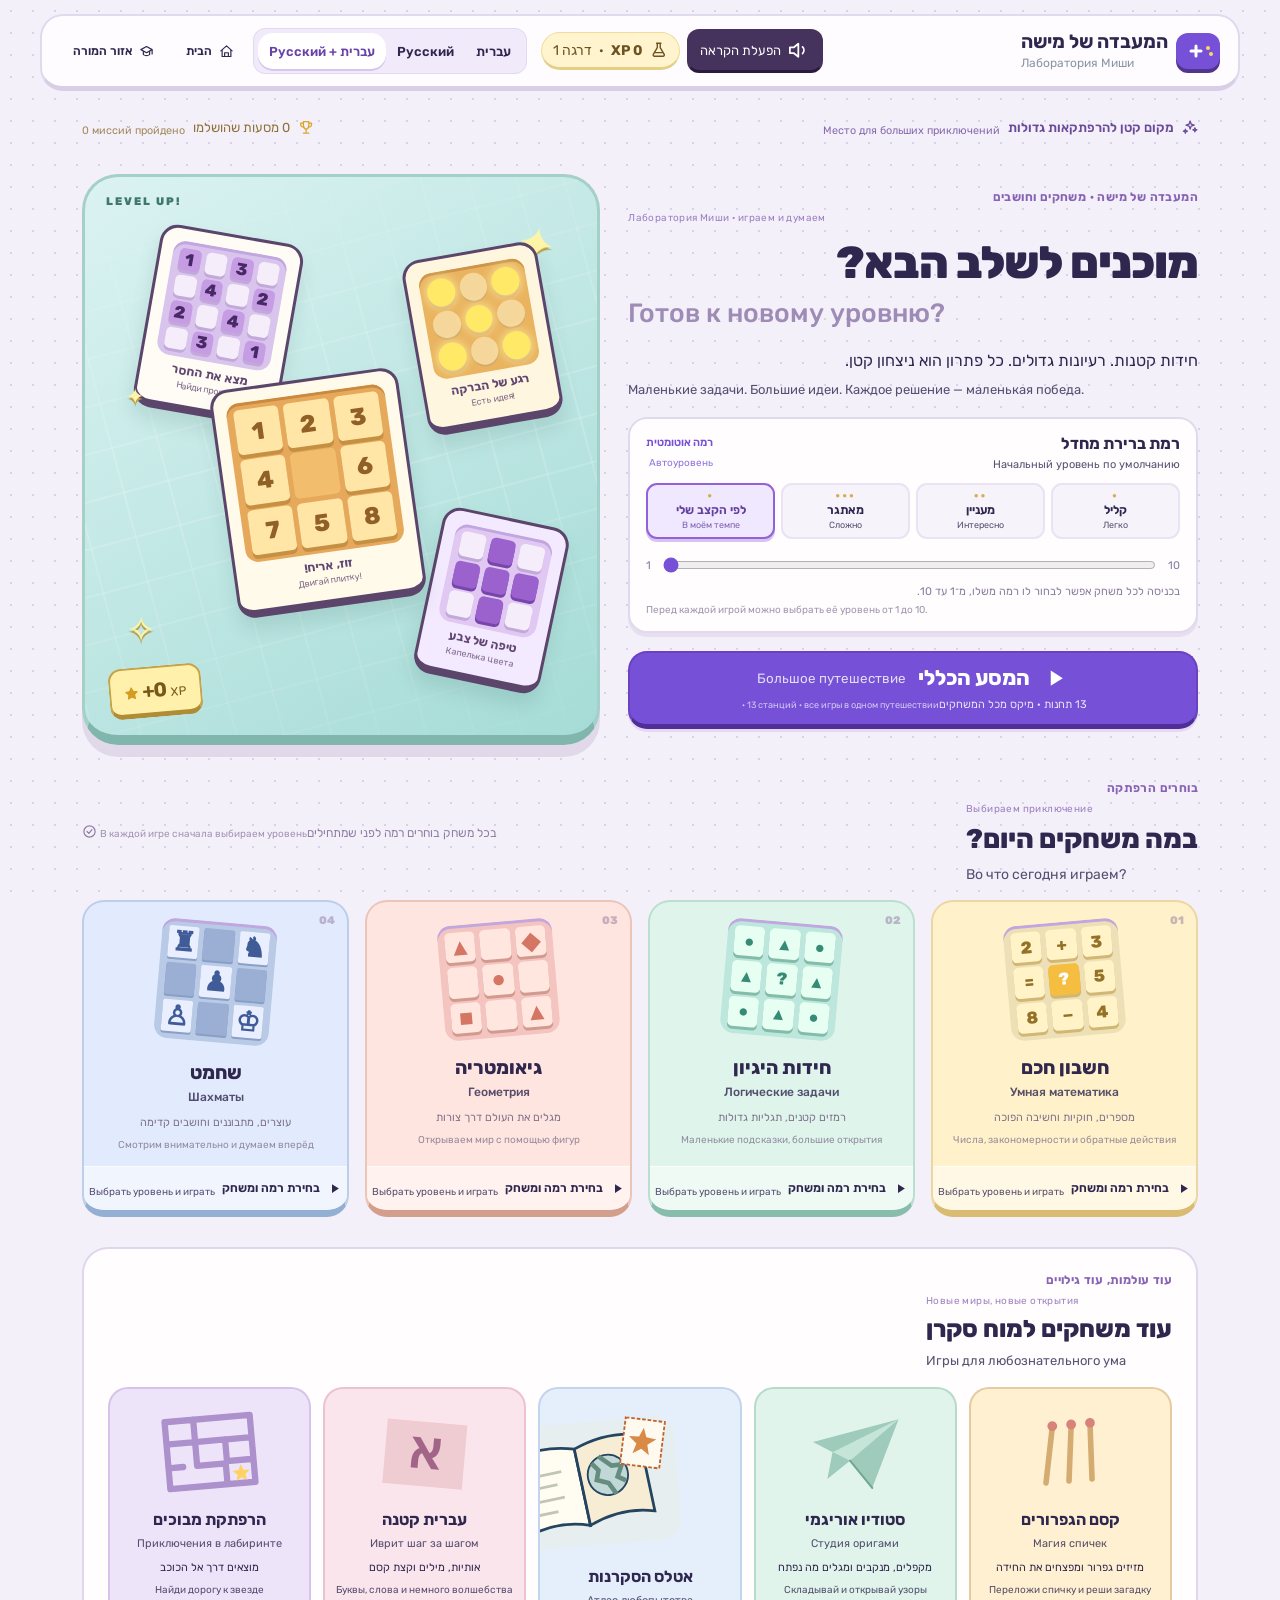
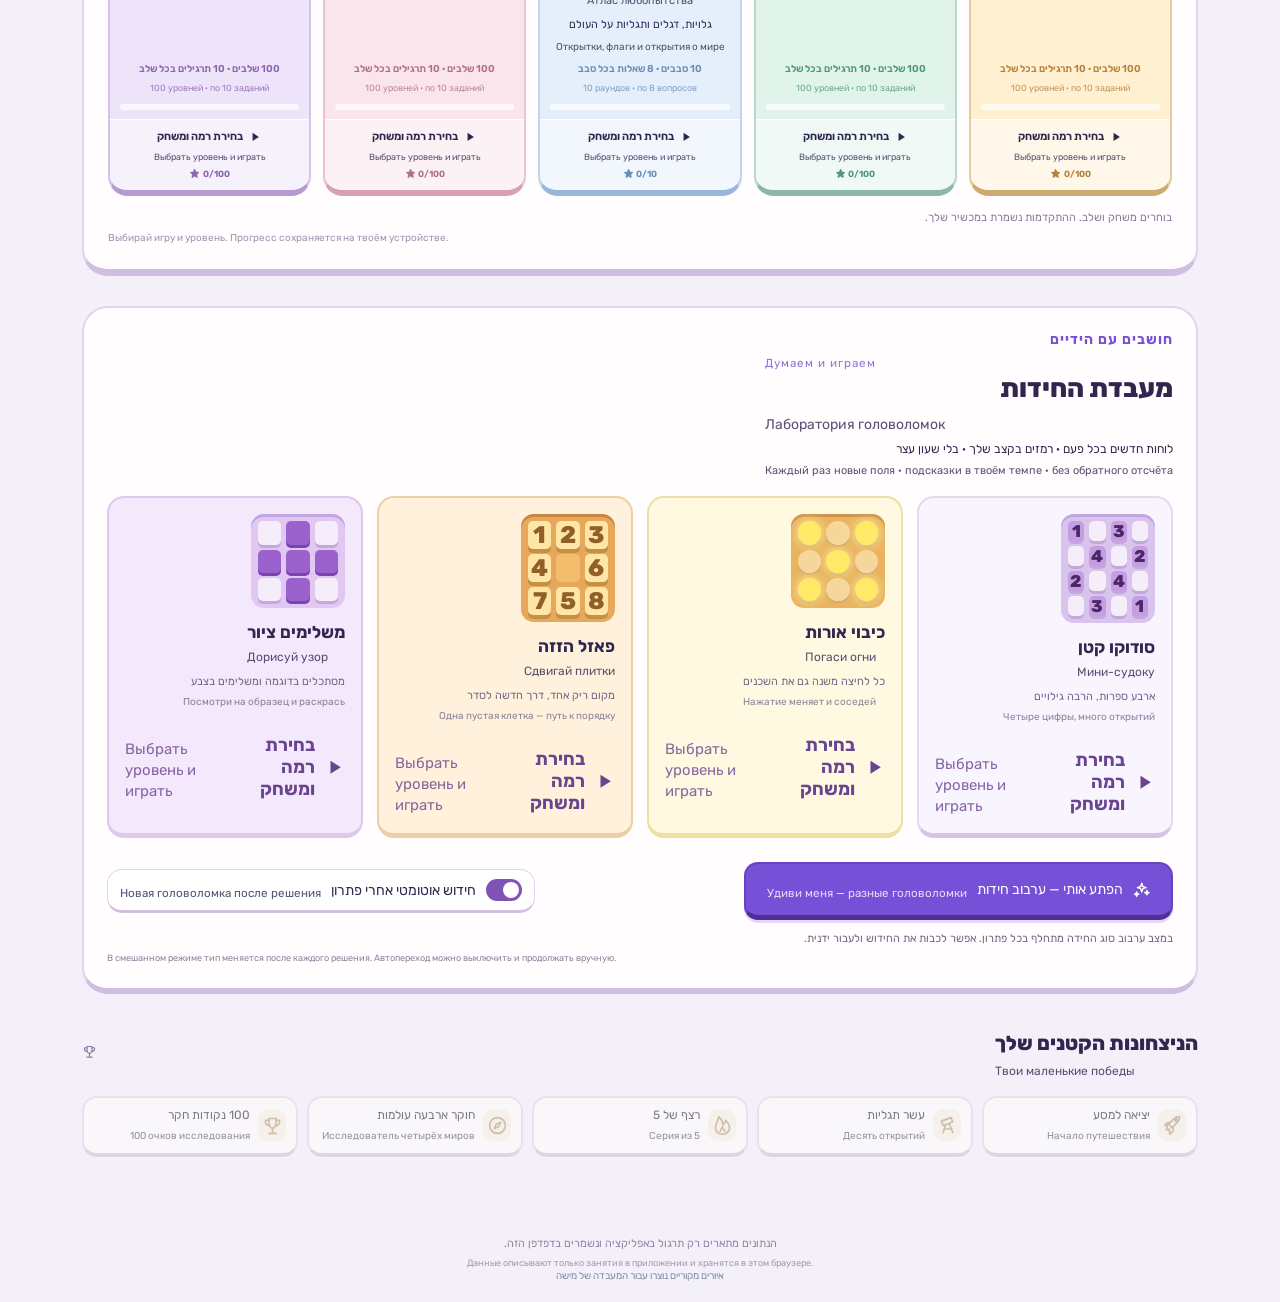
==== commit 593ac566: "Clarify every game level entry and replace open research with checked answers" ====
--- a/index.html
+++ b/index.html
@@ -33,7 +33,7 @@
 body.task-screen.task-compact .quest-head{font-size:12px}body.task-screen.task-compact .mission-rail{margin:4px 0 6px}body.task-screen.task-compact .task-shell{padding:10px 14px}body.task-screen.task-compact .task-shell h2{font-size:18px;margin:3px 0}body.task-screen.task-compact .task-shell .visual{width:min(100%,31dvh);max-width:290px;margin:3px auto}body.task-screen.task-compact .task-shell .board{width:min(100%,31dvh)}body.task-screen.task-compact .task-shell .math{font-size:24px;padding:3px 0}body.task-screen.task-compact .task-shell .feedback,body.task-screen.task-compact .task-shell .hint{font-size:13px;padding:6px 9px;margin-top:4px}body.task-screen.task-compact .task-shell textarea.answer{min-height:50px}
 body.task-screen.task-tight .quest-head .meta{display:none}body.task-screen.task-tight .mission-rail{height:7px;gap:4px;margin:3px 0 5px}body.task-screen.task-tight .mission-node{font-size:0}body.task-screen.task-tight .mission-node:before{content:""!important;width:100%;height:7px;border:0;margin:0;box-shadow:none!important;border-radius:8px}body.task-screen.task-tight .task-shell{padding:7px 10px}body.task-screen.task-tight .task-shell .eyebrow{font-size:10px}body.task-screen.task-tight .task-shell .challenge-band{font-size:10px;padding:2px 7px;margin-top:2px}body.task-screen.task-tight .task-shell h2{font-size:16px;line-height:1.18;margin:2px 0}body.task-screen.task-tight .task-shell h2 .ru{font-size:.76em}body.task-screen.task-tight .task-shell .visual{width:min(100%,27dvh);max-width:240px;margin:2px auto}body.task-screen.task-tight .task-shell .board{width:min(100%,27dvh)}body.task-screen.task-tight .task-shell .answer{margin:3px auto;padding:6px 9px}body.task-screen.task-tight .task-shell .options{margin-top:3px;gap:4px}body.task-screen.task-tight .task-shell .options button{padding:6px 9px}body.task-screen.task-tight .task-shell>.actions{padding-top:3px;gap:4px}body.task-screen.task-tight .task-shell .feedback,body.task-screen.task-tight .task-shell .hint{font-size:12px;padding:4px 7px;margin-top:3px}body.task-screen.task-tight .task-shell .level-up{font-size:12px;padding:4px 7px;margin-top:3px}body.task-screen.task-tight .task-shell p{margin-block:2px;line-height:1.2}
 @media(max-width:430px){body.task-screen header{padding-inline:7px}body.task-screen header .language-switch button{font-size:11px;padding-inline:5px}body.task-screen header .speech-toggle,body.task-screen header .clock-toggle{padding-inline:7px}body.task-screen main{padding-inline:8px}}
-</style><link rel="stylesheet" href="puzzles.css"><link rel="stylesheet" href="game-theme.css"><link rel="stylesheet" href="learning-games.css"><link rel="stylesheet" href="atlas/atlas.css"><link rel="stylesheet" href="session-flow.css"></head><body>
+</style><link rel="stylesheet" href="puzzles.css?v=20261121-levels"><link rel="stylesheet" href="game-theme.css?v=20261121-levels"><link rel="stylesheet" href="learning-games.css?v=20261121-levels"><link rel="stylesheet" href="atlas/atlas.css?v=20261121-levels"><link rel="stylesheet" href="session-flow.css?v=20261121-levels"></head><body>
 <svg class="icon-sprite" aria-hidden="true" width="0" height="0" focusable="false"><defs>
 <symbol id="i-play" viewBox="0 0 24 24"><path d="m8 5 11 7-11 7Z" fill="currentColor" stroke="none"/></symbol>
 <symbol id="i-star" viewBox="0 0 24 24"><path d="m12 3 2.8 5.7 6.2.9-4.5 4.4 1.1 6.2-5.6-2.9-5.6 2.9 1.1-6.2L3 9.6l6.2-.9Z" fill="currentColor"/></symbol>
@@ -61,10 +61,10 @@
 <symbol id="i-route" viewBox="0 0 24 24"><circle cx="6" cy="18" r="2"/><circle cx="18" cy="6" r="2"/><path d="M8 18c7 0 2-12 8-12"/></symbol>
 <symbol id="i-check" viewBox="0 0 24 24"><circle cx="12" cy="12" r="9"/><path d="m8 12 3 3 5-6"/></symbol>
 </defs></svg>
-<header><div class="brand"><img src="assets/brand/compass-mark.svg" alt="" width="42" height="42"> <span id="brand"></span></div><div id="hud" class="hud"></div><nav id="nav"></nav></header><main id="app"></main><footer id="footer"></footer><script src="puzzle-games.js"></script><script src="puzzle-ui.js"></script><script src="game-ui.js"></script><script src="learning-art.js"></script><script src="learning-games.js"></script><script src="learning-ui.js"></script><script src="atlas/questions.js"></script><script src="atlas/media.js"></script><script src="atlas/atlas.js"></script><script src="session-review.js"></script><script src="play-session.js"></script><script src="break-game.js"></script><script>
+<header><div class="brand"><img src="assets/brand/compass-mark.svg" alt="" width="42" height="42"> <span id="brand"></span></div><div id="hud" class="hud"></div><nav id="nav"></nav></header><main id="app"></main><footer id="footer"></footer><script src="puzzle-games.js?v=20261121-levels"></script><script src="puzzle-ui.js?v=20261121-levels"></script><script src="game-ui.js?v=20261121-levels"></script><script src="learning-art.js?v=20261121-levels"></script><script src="learning-games.js?v=20261121-levels"></script><script src="learning-ui.js?v=20261121-levels"></script><script src="atlas/questions.js?v=20261121-levels"></script><script src="atlas/media.js?v=20261121-levels"></script><script src="atlas/atlas.js?v=20261121-levels"></script><script src="session-review.js?v=20261121-levels"></script><script src="play-session.js?v=20261121-levels"></script><script src="break-game.js?v=20261121-levels"></script><script>
 'use strict';
 const P=(he,ru)=>({he,ru});
-const T={name:P('המעבדה של מישה','Лаборатория Миши'),home:P('הבית','Главная'),teacher:P('אזור המורה','Для учителя'),welcome:P('מוכנים לשלב הבא?','Готов к новому уровню?'),intro:P('חידות קטנות. רעיונות גדולים. כל פתרון הוא ניצחון קטן.','Маленькие задачи. Большие идеи. Каждое решение — маленькая победа.'),lab:P('מרחב קטן לרעיונות גדולים','Место для больших идей'),daily:P('האתגר היומי','Задание дня'),dailyDesc:P('חמש משימות · ארבעה עולמות · בקצב שלך','Пять задач · четыре мира · в твоём темпе'),level:P('רמה','Уровень'),check:P('בדיקה','Проверить'),hint:P('רמז','Подсказка'),skip:P('דלג','Пропустить'),next:P('למשימה הבאה','Следующая задача'),retry:P('עדיין לא. אפשר לנסות שוב, או לגלות רמז.','Пока не получилось. Попробуй ещё раз или открой подсказку.'),success:P('מצאת את הפתרון! הנה הדרך:','Ты нашёл решение! Вот как можно рассуждать:'),end:P('עוד מסע של גילוי הושלם','Ещё одно путешествие завершено'),endDesc:P('כל ניסיון ורמז הם חלק מהלמידה. אפשר להמשיך בפעם אחרת.','Каждая попытка и подсказка помогают учиться. Можно продолжить в другой раз.'),feel:P('איך הרגיש לך האתגר?','Как тебе показалась задача?'),easy:P('קל מדי','Слишком легко'),right:P('בדיוק מתאים','В самый раз'),hard:P('קשה ומעניין','Сложно, но интересно'),rounds:P('סבבים שהושלמו','Завершено занятий'),rate:P('הצלחה במשימות סגורות','Решено закрытых задач'),median:P('זמן פתרון חציוני בשניות','Медианное время в секундах'),hints:P('משימות עם רמזים','Задачи с подсказками'),reset:P('איפוס ההתקדמות','Сбросить прогресс'),confirm:P('למחוק את כל נתוני התרגול במכשיר הזה?','Удалить весь прогресс на этом устройстве?'),export:P('הורדת נתונים JSON','Скачать данные JSON'),note:P('הנתונים מתארים רק תרגול באפליקציה ונשמרים בדפדפן הזה.','Данные описывают только занятия в приложении и хранятся в этом браузере.'),history:P('היסטוריית משימות ושינויי רמה','История задач и уровней'),none:P('המסע עוד לפנינו. הנתונים יופיעו אחרי התרגול הראשון.','Всё впереди! Данные появятся после первых задач.'),open:P('השוואה לפתרון לדוגמה','Сравнить с примером решения'),self:P('זו משימת חקר: אין בדיקה אוטומטית של ההסבר. השווה את הרעיון שלך לדוגמה.','Это исследование: объяснение не проверяется автоматически. Сравни свою идею с примером.'),answer:P('התשובה שלך','Твой ответ'),choose:P('בחר תשובה לפני הבדיקה.','Выбери ответ перед проверкой.'),write:P('כתוב תשובה לפני הבדיקה.','Сначала напиши ответ.'),undo:P('החזרת המהלך','Отменить ход'),resume:P('המשך הסבב שנשמר','Продолжить занятие'),saveError:P('השמירה אינה זמינה בדפדפן הזה. אפשר להמשיך, אך הנתונים עלולים להימחק בסגירה.','Сохранение недоступно. Можно заниматься, но при закрытии данные могут пропасть.'),exit:P('הסבב יישמר להמשך','Занятие сохранится'),skills:P('שליטה לפי סוג משימה','Результаты по типам задач'),research:P('משימת מתמטיקאי','Исследование'),hintLevel:P('שלב עזרה','Шаг подсказки'),solved:P('נפתרו','Решено'),skipped:P('דולגו','Пропущено'),reviewed:P('משימות חקר — חשיבה פתוחה','Исследования — открытые задачи'),researchInfo:P('במשימת חקר מגלים כלל, בודקים טענה או מסבירים דרך. אין תשובה מספרית יחידה, ולכן היא אינה נבדקת אוטומטית ואינה מורידה מהציון.','В исследовании нужно открыть правило, проверить утверждение или объяснить способ. Единственного числового ответа нет, поэтому оно не проверяется автоматически и не снижает результат.'),saved:P('השינויים נשמרו','Изменения сохранены'),score:P('הציון שלי','Мой результат'),scoreNote:P('הציון מחושב רק מהמשימות שנבדקות אוטומטית. משימת חקר אינה מורידה נקודות.','Результат считается только по заданиям с автоматической проверкой. Исследование не снижает балл.'),whereNext:P('בחר את הסבב הבא','Выбери следующее занятие'),sameLevel:P('להתחיל סבב נוסף בקצב הזה','Начать ещё одно занятие в этом темпе'),harderLevel:P('להתחיל עכשיו אתגר קשה יותר','Сейчас начать более сложное занятие'),choiceSaved:P('הבחירה נשמרה לסבב הבא.','Выбор сохранён для следующего занятия.'),raiseHand:P('סיימתי — להרים יד','Я закончил — поднять руку'),handRaised:P('היד מורמת. המורה תראה שסיימת.','Рука поднята. Учитель увидит, что ты закончил.'),finishedAlert:P('מישה סיים תרגול ומחכה למורה','Миша закончил занятие и ждёт учителя'),acknowledge:P('ראיתי — להוריד את היד','Я вижу — опустить руку'),automaticLevels:P('אפשר לבחור רמת פתיחה לפני משחק חדש. בהמשך הרמה מתאימה את עצמה להצלחה של מישה.','Перед новой игрой можно выбрать начальный уровень. Дальше он подстраивается под успехи Миши.')};
+const T={name:P('המעבדה של מישה','Лаборатория Миши'),home:P('הבית','Главная'),teacher:P('אזור המורה','Для учителя'),welcome:P('מוכנים לשלב הבא?','Готов к новому уровню?'),intro:P('חידות קטנות. רעיונות גדולים. כל פתרון הוא ניצחון קטן.','Маленькие задачи. Большие идеи. Каждое решение — маленькая победа.'),lab:P('מרחב קטן לרעיונות גדולים','Место для больших идей'),daily:P('האתגר היומי','Задание дня'),dailyDesc:P('חמש משימות · ארבעה עולמות · בקצב שלך','Пять задач · четыре мира · в твоём темпе'),level:P('רמה','Уровень'),check:P('בדיקה','Проверить'),hint:P('רמז','Подсказка'),skip:P('דלג','Пропустить'),next:P('למשימה הבאה','Следующая задача'),retry:P('עדיין לא. אפשר לנסות שוב, או לגלות רמז.','Пока не получилось. Попробуй ещё раз или открой подсказку.'),success:P('מצאת את הפתרון! הנה הדרך:','Ты нашёл решение! Вот как можно рассуждать:'),end:P('עוד מסע של גילוי הושלם','Ещё одно путешествие завершено'),endDesc:P('כל ניסיון ורמז הם חלק מהלמידה. אפשר להמשיך בפעם אחרת.','Каждая попытка и подсказка помогают учиться. Можно продолжить в другой раз.'),feel:P('איך הרגיש לך האתגר?','Как тебе показалась задача?'),easy:P('קל מדי','Слишком легко'),right:P('בדיוק מתאים','В самый раз'),hard:P('קשה ומעניין','Сложно, но интересно'),rounds:P('סבבים שהושלמו','Завершено занятий'),rate:P('הצלחה במשימות סגורות','Решено закрытых задач'),median:P('זמן פתרון חציוני בשניות','Медианное время в секундах'),hints:P('משימות עם רמזים','Задачи с подсказками'),reset:P('איפוס ההתקדמות','Сбросить прогресс'),confirm:P('למחוק את כל נתוני התרגול במכשיר הזה?','Удалить весь прогресс на этом устройстве?'),export:P('הורדת נתונים JSON','Скачать данные JSON'),note:P('הנתונים מתארים רק תרגול באפליקציה ונשמרים בדפדפן הזה.','Данные описывают только занятия в приложении и хранятся в этом браузере.'),history:P('היסטוריית משימות ושינויי רמה','История задач и уровней'),none:P('המסע עוד לפנינו. הנתונים יופיעו אחרי התרגול הראשון.','Всё впереди! Данные появятся после первых задач.'),open:P('השוואה לפתרון לדוגמה','Сравнить с примером решения'),self:P('זו משימת חקר: אין בדיקה אוטומטית של ההסבר. השווה את הרעיון שלך לדוגמה.','Это исследование: объяснение не проверяется автоматически. Сравни свою идею с примером.'),answer:P('התשובה שלך','Твой ответ'),choose:P('בחר תשובה לפני הבדיקה.','Выбери ответ перед проверкой.'),write:P('כתוב תשובה לפני הבדיקה.','Сначала напиши ответ.'),undo:P('החזרת המהלך','Отменить ход'),resume:P('המשך הסבב שנשמר','Продолжить занятие'),saveError:P('השמירה אינה זמינה בדפדפן הזה. אפשר להמשיך, אך הנתונים עלולים להימחק בסגירה.','Сохранение недоступно. Можно заниматься, но при закрытии данные могут пропасть.'),exit:P('הסבב יישמר להמשך','Занятие сохранится'),skills:P('שליטה לפי סוג משימה','Результаты по типам задач'),research:P('משימת מתמטיקאי','Исследование'),hintLevel:P('שלב עזרה','Шаг подсказки'),solved:P('נפתרו','Решено'),skipped:P('דולגו','Пропущено'),reviewed:P('משימות חקר — חשיבה פתוחה','Исследования — открытые задачи'),researchInfo:P('במשימת חקר מגלים כלל, בודקים טענה או מסבירים דרך. אין תשובה מספרית יחידה, ולכן היא אינה נבדקת אוטומטית ואינה מורידה מהציון.','В исследовании нужно открыть правило, проверить утверждение или объяснить способ. Единственного числового ответа нет, поэтому оно не проверяется автоматически и не снижает результат.'),saved:P('השינויים נשמרו','Изменения сохранены'),score:P('הציון שלי','Мой результат'),scoreNote:P('כל תרגיל נבדק אוטומטית לפי התשובה הסופית.','Каждое задание проверяется автоматически по окончательному ответу.'),whereNext:P('בחר את הסבב הבא','Выбери следующее занятие'),sameLevel:P('להתחיל סבב נוסף בקצב הזה','Начать ещё одно занятие в этом темпе'),harderLevel:P('להתחיל עכשיו אתגר קשה יותר','Сейчас начать более сложное занятие'),choiceSaved:P('הבחירה נשמרה לסבב הבא.','Выбор сохранён для следующего занятия.'),raiseHand:P('סיימתי — להרים יד','Я закончил — поднять руку'),handRaised:P('היד מורמת. המורה תראה שסיימת.','Рука поднята. Учитель увидит, что ты закончил.'),finishedAlert:P('מישה סיים תרגול ומחכה למורה','Миша закончил занятие и ждёт учителя'),acknowledge:P('ראיתי — להוריד את היד','Я вижу — опустить руку'),automaticLevels:P('אפשר לבחור רמת פתיחה לפני משחק חדש. בהמשך הרמה מתאימה את עצמה להצלחה של מישה.','Перед новой игрой можно выбрать начальный уровень. Дальше он подстраивается под успехи Миши.')};
 const speechUI={enable:P('הפעלת הקראה','Включить озвучивание'),disable:P('כיבוי הקראה','Выключить озвучивание'),active:P('הקראה פעילה','Озвучивание включено'),unsupported:P('הקראה אינה זמינה בדפדפן הזה','Озвучивание недоступно в этом браузере'),options:P('אפשרויות','Варианты'),score:P('הציון הוא','Результат')};
 const dailyThemes=[
 {icon:'rocket',name:P('משימת חלל','Космическая миссия'),desc:P('מפצחים קודים כדי להגיע לכוכב הבא','Разгадываем коды, чтобы добраться до следующей планеты')},
@@ -75,10 +75,10 @@
 {icon:'gear',name:P('מפעל ההמצאות','Фабрика изобретений'),desc:P('כל תשובה מפעילה חלק נוסף במכונה','Каждый ответ запускает новую часть машины')}
 ];
 const challengeNames={steady:P('בקצב המדויק שלך','Твой рабочий уровень'),stretch:P('אתגר עולה','Сложность растёт'),review:P('חיזוק חכם','Умное повторение')};
-const domainTypePools={math:{low:['add','subtract','missing','sequence','estimate'],mid:['add','subtract','missing','multiply','sequence','fraction','story','estimate'],high:['pair','story','fraction','sequence','twoStep','divisibility','multi','always'],peak:['pair','story','twoStep','divisibility','combinations','algebra','multi','always','research']},logic:{low:['balance','sequence','deduce','oddone'],mid:['balance','sequence','match','deduce','oddone','visualSequence'],high:['match','deduce','visualSequence','ordering','code','truth']},geometry:{low:['shape','perimeter','area'],mid:['shape','perimeter','area','symmetry','angle','coordinates'],high:['perimeter','area','symmetry','angle','compose','hidden','rotation','coordinates']},chess:{low:['move','capture'],mid:['move','capture','threat','safe'],high:['move','capture','threat','safe','fork','mate']}};
+const domainTypePools={math:{low:['add','subtract','missing','sequence','estimate'],mid:['add','subtract','missing','multiply','sequence','fraction','story','estimate'],high:['pair','story','fraction','sequence','twoStep','divisibility','multi','always'],peak:['pair','story','twoStep','divisibility','combinations','algebra','multi','always']},logic:{low:['balance','sequence','deduce','oddone'],mid:['balance','sequence','match','deduce','oddone','visualSequence'],high:['match','deduce','visualSequence','ordering','code','truth']},geometry:{low:['shape','perimeter','area'],mid:['shape','perimeter','area','symmetry','angle','coordinates'],high:['perimeter','area','symmetry','angle','compose','hidden','rotation','coordinates']},chess:{low:['move','capture'],mid:['move','capture','threat','safe'],high:['move','capture','threat','safe','fork','mate']}};
 const domains={math:{title:P('חשבון חכם','Умная математика'),desc:P('מספרים, חוקיות וחשיבה הפוכה','Числа, закономерности и обратные действия'),icon:'calculator',art:'assets/worlds/math.svg'},logic:{title:P('חידות היגיון','Логические задачи'),desc:P('רמזים קטנים, תגליות גדולות','Маленькие подсказки, большие открытия'),icon:'puzzle',art:'assets/worlds/logic.svg'},geometry:{title:P('גיאומטריה','Геометрия'),desc:P('מגלים את העולם דרך צורות','Открываем мир с помощью фигур'),icon:'shapes',art:'assets/worlds/geometry.svg'},chess:{title:P('שחמט','Шахматы'),desc:P('עוצרים, מתבוננים וחושבים קדימה','Смотрим внимательно и думаем вперёд'),icon:'crown',art:'assets/worlds/chess.svg'}};
 const stages=[P('חימום','Разминка'),P('מוצאים את הקצב','В своём темпе'),P('זמן לחשוב','Время подумать'),P('הפתעה קטנה','Небольшой сюрприз'),P('אתגר שיא','Главная задача')];
-const types={add:P('חיבור','Сложение'),subtract:P('חיסור','Вычитание'),missing:P('חשיבה הפוכה','Обратные действия'),multiply:P('כפל וחילוק','Умножение и деление'),sequence:P('חוקיות','Закономерности'),fraction:P('שברים','Дроби'),estimate:P('אומדן והשוואה','Оценка и сравнение'),story:P('בעיות רב־שלביות','Задачи в несколько действий'),twoStep:P('משוואה דו־שלבית','Уравнение в два шага'),divisibility:P('התחלקות','Делимость'),combinations:P('ספירה שיטתית','Систематический подсчёт'),algebra:P('אלגברה מוקדמת','Начальная алгебра'),pair:P('שני תנאים','Два условия'),multi:P('מספר פתרונות','Несколько решений'),always:P('האם זה תמיד נכון?','Всегда ли это верно?'),research:P('חקר והכללה','Исследование'),balance:P('מאזניים','Весы'),match:P('גפרורים','Спички'),deduce:P('הסקת מסקנות','Логические выводы'),oddone:P('יוצא דופן','Лишний объект'),visualSequence:P('רצף חזותי','Визуальная последовательность'),ordering:P('סדר ותנאים','Порядок и условия'),code:P('פענוח קוד','Расшифровка кода'),truth:P('אמת ושקר','Истина и ложь'),shape:P('צלעות וקודקודים','Стороны и вершины'),perimeter:P('היקף','Периметр'),area:P('שטח','Площадь'),symmetry:P('סימטריה','Симметрия'),angle:P('זוויות','Углы'),compose:P('הרכבת צורות','Составление фигур'),hidden:P('צורות בתוך ציור','Фигуры в рисунке'),rotation:P('סיבוב','Поворот'),coordinates:P('מיקום ותנועה','Координаты и движение'),identity:P('זיהוי כלי','Узнать фигуру'),move:P('תנועת כלים','Ходы фигур'),capture:P('לכידה','Взятие'),threat:P('כלי תחת איום','Фигура под угрозой'),safe:P('מהלך בטוח','Безопасный ход'),fork:P('מזלג','Вилка'),mate:P('מט במהלך אחד','Мат в один ход')};
+const types={add:P('חיבור','Сложение'),subtract:P('חיסור','Вычитание'),missing:P('חשיבה הפוכה','Обратные действия'),multiply:P('כפל וחילוק','Умножение и деление'),sequence:P('חוקיות','Закономерности'),fraction:P('שברים','Дроби'),estimate:P('אומדן והשוואה','Оценка и сравнение'),story:P('בעיות רב־שלביות','Задачи в несколько действий'),twoStep:P('משוואה דו־שלבית','Уравнение в два шага'),divisibility:P('התחלקות','Делимость'),combinations:P('ספירה שיטתית','Систематический подсчёт'),algebra:P('אלגברה מוקדמת','Начальная алгебра'),pair:P('שני תנאים','Два условия'),multi:P('ספירת זוגות','Подсчёт пар'),always:P('זוגי או אי־זוגי','Чётное или нечётное'),research:P('חקר והכללה','Исследование'),balance:P('מאזניים','Весы'),match:P('גפרורים','Спички'),deduce:P('הסקת מסקנות','Логические выводы'),oddone:P('יוצא דופן','Лишний объект'),visualSequence:P('רצף חזותי','Визуальная последовательность'),ordering:P('סדר ותנאים','Порядок и условия'),code:P('פענוח קוד','Расшифровка кода'),truth:P('אמת ושקר','Истина и ложь'),shape:P('צלעות וקודקודים','Стороны и вершины'),perimeter:P('היקף','Периметр'),area:P('שטח','Площадь'),symmetry:P('סימטריה','Симметрия'),angle:P('זוויות','Углы'),compose:P('הרכבת צורות','Составление фигур'),hidden:P('צורות בתוך ציור','Фигуры в рисунке'),rotation:P('סיבוב','Поворот'),coordinates:P('מיקום ותנועה','Координаты и движение'),identity:P('זיהוי כלי','Узнать фигуру'),move:P('תנועת כלים','Ходы фигур'),capture:P('לכידה','Взятие'),threat:P('כלי תחת איום','Фигура под угрозой'),safe:P('מהלך בטוח','Безопасный ход'),fork:P('מזלג','Вилка'),mate:P('מט במהלך אחד','Мат в один ход')};
 const badgeDefs={first:{icon:'rocket',name:P('יציאה למסע','Начало путешествия')},ten:{icon:'telescope',name:P('עשר תגליות','Десять открытий')},streak:{icon:'flame',name:P('רצף של 5','Серия из 5')},explorer:{icon:'compass',name:P('חוקר ארבעה עולמות','Исследователь четырёх миров')},century:{icon:'trophy',name:P('100 נקודות חקר','100 очков исследования')}};
 for(const kind of PuzzleGames.kinds)types[kind]=PuzzleGames.catalog[kind].name;
 const KEY='misha-lab-v1';
@@ -101,7 +101,7 @@
 function btn(id,p,cls=''){return `<button data-action="${id}" class="${cls}">${bi(p)}</button>`;}
 function speechVoice(lang){let prefix=lang.slice(0,2).toLowerCase(),voices=window.speechSynthesis.getVoices?.()||[];return voices.find(v=>v.lang?.toLowerCase().startsWith(prefix))||null;}
 function speakParts(parts){if(!data.readAloud||!speechSupported||!parts.length)return;window.speechSynthesis.cancel();let languages=data.lang==='both'?['he','ru']:[data.lang];for(const code of languages){let words=parts.map(part=>typeof part==='string'?part:part?.[code]).filter(Boolean).join('. ');if(!words.trim())continue;let utterance=new SpeechSynthesisUtterance(words);utterance.lang=code==='ru'?'ru-RU':'he-IL';utterance.rate=.92;utterance.pitch=1.02;let voice=speechVoice(utterance.lang);if(voice)utterance.voice=voice;window.speechSynthesis.speak(utterance);}}
-function questionSpeech(q){let parts=[q.prompt];if(q.display)parts.push(q.display);if(q.mode==='options'&&q.options?.length)parts.push(P(`${speechUI.options.he}: ${q.options.map(o=>o.he).join(', ')}`,`${speechUI.options.ru}: ${q.options.map(o=>o.ru).join(', ')}`));if(q.mode==='open')parts.push(T.self);return parts;}
+function questionSpeech(q){let parts=[q.prompt];if(q.display)parts.push(q.display);if(q.mode==='options'&&q.options?.length)parts.push(P(`${speechUI.options.he}: ${q.options.map(o=>o.he).join(', ')}`,`${speechUI.options.ru}: ${q.options.map(o=>o.ru).join(', ')}`));return parts;}
 function feedbackSpeech(q){if(!feedback&&q.hint)return [q.hints[q.hint-1]];let message=feedback==='success'?T.success:feedback==='open'?T.self:feedback==='skip'?T.skipped:T[feedback];let parts=message?[message]:[];if(['success','open','skip'].includes(feedback))parts.push(q.hints[2]);else if(q.hint)parts.push(q.hints[q.hint-1]);return parts;}
 function narrateCurrent(force=false){if(!data.readAloud||!speechSupported)return;if((screen==='task'||PlaySession.isCore())&&session?.task){let q=session.task,isNew=force||narratedTarget!==q,state=isNew?'question':feedback?`feedback:${feedback}:${q.attempts}:${q.hint}:${q.finished}`:q.hint?`hint:${q.hint}`:'question';if(!force&&narratedTarget===q&&narratedState===state)return;narratedTarget=q;narratedState=state;speakParts(isNew?questionSpeech(q):feedbackSpeech(q));return;}let target=screen==='end'?`end:${session?.roundIndex??''}`:screen;if(!force&&narratedTarget===target)return;narratedTarget=target;narratedState='screen';if(screen==='home')speakParts([T.welcome,T.intro]);else if(screen==='end')speakParts([T.end,P(`${speechUI.score.he} ${currentRound()?.score??roundScore(session.results)} מתוך 100`,`${speechUI.score.ru}: ${currentRound()?.score??roundScore(session.results)} из 100`)]);else if(screen==='teacher')speakParts([T.teacher]);}
 function rand(a,b){return a+Math.floor(Math.random()*(b-a+1));}function pick(a){return a[rand(0,a.length-1)];}
@@ -116,7 +116,7 @@
 function challengePlan(domain,index=data.history.length){let recent=data.history.filter(r=>r.domain===domain&&!r.open).slice(-3),struggling=recent.length>=2&&recent.filter(r=>!r.correct||r.hints>=2).length>=2;if(struggling)return {band:'review',offset:-1,forced:weakestType(domain,data.levels[domain])};let slot=((index%20)+20)%20;if(slot<12)return {band:'steady',offset:0,forced:null};if(slot<17)return {band:'stretch',offset:1,forced:null};return {band:'review',offset:-1,forced:weakestType(domain,data.levels[domain])};}
 function make(domain,level,type,title,prompt,answer,display,hints,extra={}){return {domain,level,type,title,prompt,answer,display,hints,mode:'number',...extra};}
 function steps(a,b,c){return [a,b,c];}
-function generateMath(l,forced){let scale=l<3?1:l<5?2:l<8?4:8,a=rand(12*scale,39*scale),b=rand(6*scale,18*scale),n=rand(3,Math.min(15,6+l));let pool=l<3?['add','subtract','missing','sequence','estimate']:l<5?['add','subtract','missing','multiply','sequence','fraction','story','estimate']:l<8?['pair','story','fraction','sequence','twoStep','divisibility','multi','always']:['pair','story','twoStep','divisibility','combinations','algebra','multi','always','research'];let type=forced||pick(pool);
+function generateMath(l,forced){let scale=l<3?1:l<5?2:l<8?4:8,a=rand(12*scale,39*scale),b=rand(6*scale,18*scale),n=rand(3,Math.min(15,6+l));let pool=l<3?['add','subtract','missing','sequence','estimate']:l<5?['add','subtract','missing','multiply','sequence','fraction','story','estimate']:l<8?['pair','story','fraction','sequence','twoStep','divisibility','multi','always']:['pair','story','twoStep','divisibility','combinations','algebra','multi','always'];let type=forced==='research'?'pair':forced||pick(pool);
 if(type==='add')return make('math',l,type,types.add,P('חשב את הסכום. אפשר לפרק לעשרות וליחידות.','Найди сумму. Можно отдельно сложить десятки и единицы.'),a+b,`${a} + ${b} = ?`,steps(P('איך אפשר להגיע לעשרת הבאה?','Как дойти до следующего десятка?'),P('פרק את המספר השני לשני חלקים נוחים.','Раздели второе число на удобные части.'),P(`${a} ועוד ${b} הם ${a+b}.`,`${a} плюс ${b} равно ${a+b}.`)));
 if(type==='subtract'){let high=a+b;return make('math',l,type,types.subtract,P('מצא את ההפרש. חפש דרך חכמה במקום לספור לאחור.','Найди разность. Ищи удобный способ, а не считай назад.'),a,`${high} − ${b} = ?`,steps(P('אפשר לפרק את המספר שמחסרים לעשרות וליחידות.','Можно разложить вычитаемое на десятки и единицы.'),P(`חפש כמה צריך להוסיף ל־${b} כדי להגיע ל־${high}.`,`Найди, сколько нужно прибавить к ${b}, чтобы получить ${high}.`),P(`${high} פחות ${b} הם ${a}.`,`${high} минус ${b} равно ${a}.`)));}
 if(type==='missing')return make('math',l,type,types.missing,P('מצא את המספר החסר.','Найди пропущенное число.'),a,`□ + ${b} = ${a+b}`,steps(P('איזו פעולה הפוכה לחיבור?','Какое действие обратное сложению?'),P(`החסר ${b} מהסכום.`,`Вычти ${b} из суммы.`),P(`${a+b} פחות ${b} הם ${a}.`,`${a+b} минус ${b} равно ${a}.`)));
@@ -130,15 +130,10 @@
 if(type==='combinations'){let kids=rand(4,Math.min(9,l+1)),answer=kids*(kids-1)/2;return make('math',l,type,types.combinations,P(`${kids} חוקרים נפגשים, וכל זוג לוחץ יד פעם אחת. כמה לחיצות יד יהיו?`,`Встретились ${kids} исследователей, и каждая пара пожала руки один раз. Сколько будет рукопожатий?`),answer,'',steps(P('צייר נקודה לכל חוקר וחבר כל זוג פעם אחת.','Нарисуй точку для каждого исследователя и соедини каждую пару один раз.'),P(`הראשון לוחץ ${kids-1} ידיים, הבא ${kids-2}, וכך הלאה.`,`Первый пожимает ${kids-1} рук, следующий ${kids-2} и так далее.`),P(`${kids-1} + ${kids-2} + … + 1 = ${answer}.`,`${kids-1} + ${kids-2} + … + 1 = ${answer}.`)));}
 if(type==='algebra'){let x=rand(3,16),m=rand(2,6),c=rand(2,12),total=m*x-c;return make('math',l,type,types.algebra,P('פתור את המשוואה ומצא את x.','Реши уравнение и найди x.'),x,`${m}x − ${c} = ${total}`,steps(P('הוסף אותו מספר לשני צדי המשוואה.','Прибавь одно и то же число к обеим частям уравнения.'),P(`הוסף ${c}, ואז חלק ב־${m}.`,`Прибавь ${c}, затем раздели на ${m}.`),P(`x = (${total} + ${c}) ÷ ${m} = ${x}`,`x = (${total} + ${c}) ÷ ${m} = ${x}`)));}
 if(type==='pair'){let x=rand(12,30),y=rand(3,11);return make('math',l,type,types.pair,P(`סכום שני מספרים הוא ${x+y}, וההפרש הוא ${x-y}. מה המספר הגדול?`,`Сумма двух чисел равна ${x+y}, а разность — ${x-y}. Найди большее число.`),x,`a + b = ${x+y}     a − b = ${x-y}`,steps(P('מה יקרה אם נחבר את הסכום ואת ההפרש?','Что получится, если сложить сумму и разность?'),P('נקבל פעמיים את המספר הגדול.','Получится удвоенное большее число.'),P(`(${x+y} + ${x-y}) ÷ 2 = ${x}`,`(${x+y} + ${x-y}) ÷ 2 = ${x}`)));}
-if(type==='multi'){let target=rand(18,40);return make('math',l,type,types.multi,P(`מצא לפחות שלושה זוגות שונים של מספרים שלמים חיוביים שסכומם ${target}. הסבר איך אתה יודע שמצאת זוגות שונים.`,`Найди не менее трёх разных пар положительных целых чисел с суммой ${target}. Объясни, почему пары разные.`),null,`a + b = ${target}`,steps(P('התחל מ־1 ומהמספר שמשלים אותו לסכום.','Начни с 1 и числа, которое дополняет его до суммы.'),P('בכל זוג הבא הגדל מספר אחד ב־1 והקטן את השני ב־1.','В каждой следующей паре увеличивай одно число на 1, а другое уменьшай на 1.'),P(`למשל: 1+${target-1}, 2+${target-2}, 3+${target-3}. יש עוד זוגות עד שמגיעים לאמצע.`,`Например: 1+${target-1}, 2+${target-2}, 3+${target-3}. До середины есть и другие пары.`)),{mode:'open'});}
-if(type==='always'){let odd=rand(2,12)*2+1;return make('math',l,type,types.always,P('האם סכום של שני מספרים אי־זוגיים תמיד זוגי? בדוק דוגמאות והסבר מדוע.','Всегда ли сумма двух нечётных чисел чётная? Проверь примеры и объясни почему.'),null,`${odd} + ${odd+2}`,steps(P('בדוק שני זוגות שונים של מספרים אי־זוגיים.','Проверь две разные пары нечётных чисел.'),P('כל מספר אי־זוגי הוא מספר זוגי ועוד 1.','Каждое нечётное число — это чётное число плюс 1.'),P('כן. סכום שני החלקים הזוגיים זוגי, ושתי היחידות מוסיפות 2, שגם הוא זוגי.','Да. Сумма двух чётных частей чётная, а две единицы дают ещё 2 — тоже чётное число.')),{mode:'open'});}
-let research=pick([
-{prompt:P('האם סכום של שלושה מספרים שלמים עוקבים תמיד מתחלק ב־3? בדוק דוגמאות והסבר.','Всегда ли сумма трёх последовательных целых чисел делится на 3? Проверь примеры и объясни.'),display:'n − 1, n, n + 1',h:steps(P('בדוק למשל את 4, 5, 6.','Проверь, например, числа 4, 5, 6.'),P('אפשר להעביר יחידה מהמספר הגדול לקטן.','Можно перенести единицу от большего числа к меньшему.'),P('כן. הסכום הוא 3 כפול המספר האמצעי.','Да. Сумма равна среднему числу, умноженному на 3.'))},
-{prompt:P('בחר מספר דו־ספרתי, הפוך את ספרותיו וחסר את המספר הקטן מהגדול. מה משותף לכל התוצאות?','Выбери двузначное число, переставь цифры и вычти меньшее число из большего. Что общего у результатов?'),display:'73 − 37 = ?',h:steps(P('נסה 42 ו־24, ואחר כך 81 ו־18.','Попробуй 42 и 24, затем 81 и 18.'),P('בדוק אם כל תוצאה מתחלקת באותו מספר.','Проверь, делятся ли все результаты на одно число.'),P('ההפרש תמיד כפולה של 9, כי החלפת הספרות משנה את ערך העשרות והיחידות באותו הפרש כפול 9.','Разность всегда кратна 9: перестановка цифр меняет десятки и единицы на одну и ту же разность, умноженную на 9.'))},
-{prompt:P('כמה מלבנים שונים אפשר ליצור מהיקף 24, אם אורכי הצלעות הם מספרים שלמים? גם ריבוע נחשב כאן מלבן. מצא שיטה מסודרת.','Сколько разных прямоугольников с целыми сторонами можно построить с периметром 24? Квадрат здесь тоже считается прямоугольником. Найди системный способ.'),display:'2 × (a + b) = 24',h:steps(P('מצא תחילה מהו a + b.','Сначала найди a + b.'),P('רשום זוגות חיוביים שסכומם 12 בלי לחזור על אותו מלבן בסדר הפוך.','Запиши пары положительных чисел с суммой 12, не повторяя прямоугольник в обратном порядке.'),P('הזוגות הם 1×11, 2×10, 3×9, 4×8, 5×7 ו־6×6: שישה מלבנים.','Пары: 1×11, 2×10, 3×9, 4×8, 5×7 и 6×6: шесть прямоугольников.'))},
-{prompt:P('האם ריבוע של מספר אי־זוגי תמיד אי־זוגי? בדוק, הסבר ונסה לצייר דגם.','Всегда ли квадрат нечётного числа нечётный? Проверь, объясни и попробуй нарисовать модель.'),display:'(2n + 1)²',h:steps(P('בדוק 3², 5² ו־7².','Проверь 3², 5² и 7².'),P('כתוב מספר אי־זוגי כ־2n+1.','Запиши нечётное число как 2n+1.'),P('(2n+1)² = 4n²+4n+1: חלק זוגי ועוד 1, ולכן התוצאה תמיד אי־זוגית.','(2n+1)² = 4n²+4n+1: чётная часть плюс 1, поэтому результат всегда нечётный.'))}
-]);return make('math',l,'research',T.research,research.prompt,null,research.display,research.h,{mode:'open'});
-}
+if(type==='multi'){let target=rand(18,40),answer=Math.floor(target/2);return make('math',l,type,types.multi,P(`כמה זוגות של מספרים שלמים חיוביים שסכומם ${target} אפשר ליצור? זוג בסדר הפוך נספר פעם אחת. מותר ששני המספרים יהיו שווים.`,`Сколько пар положительных целых чисел с суммой ${target} можно составить? Пара в обратном порядке считается один раз. Числа могут быть равны.`),answer,`a + b = ${target}`,steps(P('התחל בזוג שבו המספר הקטן הוא 1.','Начни с пары, в которой меньшее число равно 1.'),P('הגדל את המספר הקטן ב־1 עד שהוא יגיע למחצית הסכום.','Увеличивай меньшее число на 1 до половины суммы.'),P(`המספר הקטן יכול להיות מ־1 עד ${answer}. לכן יש ${answer} זוגות.`,`Меньшее число может быть от 1 до ${answer}. Значит, всего ${answer} пар.`)));}
+if(type==='always'){let x=rand(2,12)*2+1,y=rand(2,12)*2+1;return make('math',l,type,types.always,P(`מה נכון לגבי הסכום של ${x} ו־${y}?`,`Что верно о сумме чисел ${x} и ${y}?`),0,`${x} + ${y}`,steps(P('שני המספרים אי־זוגיים.','Оба числа нечётные.'),P('בכל מספר אי־זוגי נשארת יחידה אחת אחרי יצירת זוגות.','В каждом нечётном числе после составления пар остаётся одна единица.'),P(`${x} + ${y} = ${x+y}. שתי היחידות יוצרות זוג, ולכן הסכום זוגי.`,`${x} + ${y} = ${x+y}. Две оставшиеся единицы образуют пару, поэтому сумма чётная.`)),{mode:'options',options:[P('הסכום זוגי','Сумма чётная'),P('הסכום אי־זוגי','Сумма нечётная'),P('הסכום שווה לאחד המחוברים','Сумма равна одному из слагаемых')]});}
+return generateMath(l,'pair');}
+
 const SEG=[[1,1,1,0,1,1,1],[0,0,1,0,0,1,0],[1,0,1,1,1,0,1],[1,0,1,1,0,1,1],[0,1,1,1,0,1,0],[1,1,0,1,0,1,1],[1,1,0,1,1,1,1],[1,0,1,0,0,1,0],[1,1,1,1,1,1,1],[1,1,1,1,0,1,1]];
 function buildMatchBank(){let bank=[];for(let a=0;a<10;a++)for(let b=0;b<10;b++)for(let c=0;c<10;c++){if(a+b===c)continue;let digits=[a,b,c],initial=digits.flatMap(d=>SEG[d]),solutions=[];for(let from=0;from<21;from++)if(initial[from])for(let to=0;to<21;to++)if(!initial[to]){let board=initial.slice();board[from]=0;board[to]=1;let next=[0,1,2].map(i=>SEG.findIndex(s=>s.every((v,j)=>v===board[i*7+j])));if(next.every(n=>n>=0)&&next[0]+next[1]===next[2])solutions.push(next);}if(solutions.length)bank.push({digits,solution:solutions[0]});}return bank;}
 const MATCH_BANK=buildMatchBank();
@@ -170,16 +165,16 @@
 if(kind==='mate'){let from=22,answer=14,board={7:'k',21:'K',[from]:'Q'};return make('chess',l,'mate',types.mate,P('לבן נותן מט במהלך אחד. לאיזו משבצת צריכה המלכה לנוע?','Белые ставят мат в один ход. На какую клетку должна пойти ферзь?'),[answer],'',steps(P('חפש שח שבו המלכה מוגנת על ידי המלך הלבן.','Ищи шах, при котором ферзя защищает белый король.'),P('המלכה יכולה לעלות משבצת אחת אל השורה השביעית.','Ферзь может подняться на одну клетку на седьмую горизонталь.'),P('Qg7# — המלכה ב־g7 נותנת שח, המלך הלבן מגן עליה ואין למלך השחור משבצת בריחה.','Qg7# — ферзь на g7 даёт шах, белый король защищает его, а у чёрного короля нет выхода.')),{mode:'chess',board,from,piece:'Q',capture:false,selected:null,candidates:[14]});}
 let piece=l<3?pick(['R','B']):pick(['N','R','B','Q']),from=35,board={4:'k',60:'K',[from]:piece},capture=kind==='capture',choices=[];for(let t=8;t<56;t++){if(board[t])continue;let dx=Math.abs(t%8-4),dy=Math.abs(Math.floor(t/8));if(Math.max(dx,dy)<=1)continue;if(attacks(piece,from,t,board))choices.push(t);}let target=pick(choices);if(capture)board[target]='p';let rule=piece==='N'?P('הפרש נע שתי משבצות בכיוון אחד ואחת הצידה, ויכול לדלג מעל כלים.','Конь ходит на две клетки в одном направлении и на одну в сторону. Он может перепрыгивать фигуры.'):piece==='B'?P('הרץ נע באלכסון, בלי לדלג מעל כלים.','Слон ходит по диагонали и не перепрыгивает фигуры.'):piece==='R'?P('הצריח נע לאורך שורה או טור, בלי לדלג מעל כלים.','Ладья ходит по горизонтали или вертикали, не перепрыгивая фигуры.'):P('המלכה נעה לאורך שורה, טור או אלכסון, בלי לדלג מעל כלים.','Ферзь ходит по горизонтали, вертикали и диагонали, не перепрыгивая фигуры.');return make('chess',l,capture?'capture':'move',capture?types.capture:types.move,capture?P('תור הלבן. בחר את הכלי השחור שהכלי הלבן המסומן יכול ללכוד.','Ход белых. Выбери чёрную фигуру, которую может взять выделенная белая фигура.'):P('תור הלבן. בחר משבצת פנויה שאליה הכלי הלבן המסומן יכול לנוע.','Ход белых. Выбери свободную клетку, куда может пойти выделенная белая фигура.'),capture?[target]:choices,'',steps(P('התבונן בכלי המסומן ובדרך אל היעד.','Посмотри на выделенную фигуру и путь до цели.'),rule,P(`דוגמה ליעד אפשרי: ${coord(target)}.`,`Один из подходящих ходов: ${coord(target)}.`)),{mode:'chess',board,from,piece,capture,selected:null});}
 function coord(i){return 'abcdefgh'[i%8]+(8-Math.floor(i/8));}
-function validQuestion(q){if(!q||!q.domain||!q.type||!q.prompt?.he||!q.prompt?.ru||q.hints?.length!==3)return false;if(q.mode==='puzzle')return PuzzleGames.kinds.includes(q.type)&&Array.isArray(q.board)&&q.board.length===q.n*q.n&&Array.isArray(q.initial)&&Array.isArray(q.answer);if(q.mode==='number')return Number.isFinite(q.answer);if(q.mode==='options')return Array.isArray(q.options)&&q.options.length>1&&Number.isInteger(q.answer)&&q.answer>=0&&q.answer<q.options.length;if(q.mode==='chess')return Array.isArray(q.answer)&&q.answer.length>0&&q.board&&typeof q.board==='object';if(q.mode==='grid')return Number.isInteger(q.answer)&&q.answer>0;if(q.mode==='match')return Array.isArray(q.initial)&&q.initial.length===21&&Array.isArray(q.board);return q.mode==='open';}
+function validQuestion(q){if(!q||!q.domain||!q.type||!q.prompt?.he||!q.prompt?.ru||q.hints?.length!==3)return false;if(q.mode==='puzzle')return PuzzleGames.kinds.includes(q.type)&&Array.isArray(q.board)&&q.board.length===q.n*q.n&&Array.isArray(q.initial)&&Array.isArray(q.answer);if(q.mode==='number')return Number.isFinite(q.answer);if(q.mode==='options')return Array.isArray(q.options)&&q.options.length>1&&Number.isInteger(q.answer)&&q.answer>=0&&q.answer<q.options.length;if(q.mode==='chess')return Array.isArray(q.answer)&&q.answer.length>0&&q.board&&typeof q.board==='object';if(q.mode==='grid')return Number.isInteger(q.answer)&&q.answer>0;if(q.mode==='match')return Array.isArray(q.initial)&&q.initial.length===21&&Array.isArray(q.board);return false;}
 function generateQuestion(domain,level,forced){let q,fallback=null,lastTypes=(data.recentTypes||[]).slice(-4),typePrefix=`${domain}:`;for(let i=0;i<80;i++){q=domain==='logic'&&PuzzleGames.kinds.includes(forced)?PuzzleGames.create(forced,level):domain==='math'?generateMath(level,forced):domain==='logic'?generateLogic(level,forced):domain==='geometry'?generateGeometry(level,forced):generateChess(level);if(q.domain==='chess'&&q.board)addKings(q);q.signature=JSON.stringify([q.domain,q.type,q.prompt,q.display,q.answer,q.digits,q.board,q.options,q.visual,q.n,q.count,q.candidates]);if(!validQuestion(q))continue;if(!fallback||!data.recent.includes(q.signature))fallback=q;let exactRepeat=(q.mode==='puzzle'?data.recent.slice(-12):data.recent).includes(q.signature),typeRepeat=!forced&&lastTypes.includes(typePrefix+q.type);if(!exactRepeat&&!typeRepeat)break;}q=validQuestion(q)?q:fallback;if(!q||!validQuestion(q))throw new Error(`Invalid generated question: ${domain}`);data.recent.push(q.signature);data.recent=data.recent.slice(-300);data.recentTypes=[...(data.recentTypes||[]),typePrefix+q.type].slice(-40);return q;}
-function newTask(){newBadge=null;if(session.track==='puzzles'){let plan=openingChallengePlan('logic'),level=Math.max(1,Math.min(10,data.levels.logic+plan.offset)),recentKinds=data.recentTypes.filter(t=>PuzzleGames.kinds.some(k=>t==='logic:'+k)).slice(-3),available=PuzzleGames.kinds.filter(k=>!recentKinds.includes('logic:'+k)),kind=session.puzzleKind==='mixed'?pick(available.length?available:PuzzleGames.kinds):session.puzzleKind;session.task=generateQuestion('logic',level,kind);Object.assign(session.task,{challengeBand:plan.band,attempts:0,hint:0,elapsed:0,started:Date.now(),finished:false,input:''});feedback=null;saveProgress();return;}if(session.track==='daily'&&!session.dailyOrder){session.dayKey=session.dayKey||dayKey();session.themeIndex=Number.isInteger(session.themeIndex)?session.themeIndex:themeIndexForDay(session.dayKey);session.dailyOrder=dailyOrder(session.dayKey);}let i=session.results.length,d=session.track==='daily'?(i<4?session.dailyOrder[i]:weakestDomain()):i===3?pick(Object.keys(domains).filter(x=>x!==session.track)):session.track,plan=openingChallengePlan(d),level=Math.max(1,Math.min(10,data.levels[d]+plan.offset)),forced=d==='math'&&i===4&&(data.rounds.length+1)%3===0?'research':d!=='chess'?plan.forced:null;session.task=generateQuestion(d,level,forced);session.task.challengeBand=plan.band;session.task.attempts=0;session.task.hint=0;session.task.elapsed=0;session.task.started=Date.now();session.task.finished=false;session.task.input='';feedback=null;saveProgress();}
+function newTask(){newBadge=null;if(session.track==='puzzles'){let plan=openingChallengePlan('logic'),level=Math.max(1,Math.min(10,data.levels.logic+plan.offset)),recentKinds=data.recentTypes.filter(t=>PuzzleGames.kinds.some(k=>t==='logic:'+k)).slice(-3),available=PuzzleGames.kinds.filter(k=>!recentKinds.includes('logic:'+k)),kind=session.puzzleKind==='mixed'?pick(available.length?available:PuzzleGames.kinds):session.puzzleKind;session.task=generateQuestion('logic',level,kind);Object.assign(session.task,{challengeBand:plan.band,attempts:0,hint:0,elapsed:0,started:Date.now(),finished:false,input:''});feedback=null;saveProgress();return;}if(session.track==='daily'&&!session.dailyOrder){session.dayKey=session.dayKey||dayKey();session.themeIndex=Number.isInteger(session.themeIndex)?session.themeIndex:themeIndexForDay(session.dayKey);session.dailyOrder=dailyOrder(session.dayKey);}let i=session.results.length,d=session.track==='daily'?(i<4?session.dailyOrder[i]:weakestDomain()):i===3?pick(Object.keys(domains).filter(x=>x!==session.track)):session.track,plan=openingChallengePlan(d),level=Math.max(1,Math.min(10,data.levels[d]+plan.offset)),forced=d!=='chess'?plan.forced:null;session.task=generateQuestion(d,level,forced);session.task.challengeBand=plan.band;session.task.attempts=0;session.task.hint=0;session.task.elapsed=0;session.task.started=Date.now();session.task.finished=false;session.task.input='';feedback=null;saveProgress();}
 function startRound(track,continuing=false,puzzleKind=null){if(track==='daily'){PlaySession.start(data.startDifficulty||1);return;}clearTimeout(autoNextTimer);let manualStartLevel=!continuing?data.startDifficulty:null;if(manualStartLevel!=null){let targets=track==='daily'?Object.keys(domains):[track==='puzzles'?'logic':track];for(const domain of targets)if(domains[domain])data.levels[domain]=manualStartLevel;}let previous=session,runStartedAt=continuing&&previous?.runStartedAt?previous.runStartedAt:Date.now(),runTasks=continuing?(previous?.runTasks||0):0,key=dayKey(),dailyRounds=data.rounds.filter(r=>r.track==='daily'&&r.dayKey===key).length;session={track,manualStartLevel,puzzleKind:track==='puzzles'?(puzzleKind||(continuing?previous?.puzzleKind:null)||'mixed'):null,results:[],task:null,started:new Date().toISOString(),startLevels:{...data.levels},runStartedAt,runTasks,dayKey:track==='daily'?key:null,themeIndex:track==='daily'?themeIndexForDay(key):null,dailyOrder:track==='daily'?dailyOrder(key,dailyRounds):null};newTask();screen='task';render();}
 function adaptDifficulty(result){const d=result.domain,old=data.levels[d],k=d+':'+result.type,m=data.mastery[k]||(data.mastery[k]={attempted:0,solved:0,streak:0,times:[],hints:0});m.attempted++;m.solved+=result.correct?1:0;m.hints+=result.hints;m.times.push(result.seconds);m.times=m.times.slice(-30);let recent=data.history.filter(r=>r.domain===d).slice(-8);let threshold=Math.max(45,median(m.times)*1.25);if(result.correct&&result.attempts===1&&!result.hints&&result.seconds<=threshold)m.streak++;else m.streak=0;
 if(m.streak>=3){data.levels[d]=Math.min(10,old+1);m.streak=0;}else if(!result.correct&&recent.filter(r=>!r.correct&&!r.open).length>=2)data.levels[d]=Math.max(1,old-1);result.before=old;result.after=data.levels[d];}
 function median(a){if(!a.length)return 0;let s=[...a].sort((a,b)=>a-b),m=Math.floor(s.length/2);return s.length%2?s[m]:(s[m-1]+s[m])/2;}
-function finishTask(correct,skipped=false){let q=session.task;if(q.finished)return;if(q.started)q.elapsed+=Date.now()-q.started;q.started=null;q.finished=true;let independent=correct&&q.attempts===1&&!q.hint,xp=skipped?0:q.mode==='open'?12:correct?20+(independent?8:0)+Math.max(0,6-q.hint*2):0,r={domain:q.domain,type:q.type,level:q.level,challengeBand:q.challengeBand,correct,skipped,open:q.mode==='open',seconds:Math.round(q.elapsed/1000),hints:q.hint,attempts:q.attempts,at:new Date().toISOString(),feeling:null,xp};if(!r.open)adaptDifficulty(r);else{r.before=data.levels[q.domain];r.after=r.before;}data.xp=(data.xp||0)+xp;data.currentStreak=independent?(data.currentStreak||0)+1:0;data.bestStreak=Math.max(data.bestStreak||0,data.currentStreak);session.runTasks=(session.runTasks||0)+1;Object.assign(r,SessionReview.snapshot(q,r));data.history.push(r);session.results.push(r);unlockBadges();feedback=skipped?'skip':q.mode==='open'?'open':'success';saveProgress();}
-function checkAnswer(q,value){if(q.mode==='puzzle')return PuzzleGames.check(q);if(q.mode==='open')return null;if(q.mode==='number')return String(value).trim()!==''&&Number(String(value).replace(',','.'))===q.answer;if(q.mode==='grid')return q.selected.length===q.answer;if(q.mode==='options')return q.selected===q.answer;if(q.mode==='chess')return q.answer.includes(q.selected);if(q.mode==='match'){let changed=q.board.reduce((n,v,i)=>n+(v!==q.initial[i]),0),digits=[0,1,2].map(i=>SEG.findIndex(s=>s.every((v,j)=>v===q.board[i*7+j])));return q.moves===1&&changed===2&&digits.every(d=>d>=0)&&digits[0]+digits[1]===digits[2];}return false;}
-function check(){let q=session.task;if(q.finished)return;if(q.mode==='number'&&!q.input.trim()||q.mode==='open'&&!q.input.trim()){feedback='write';render();return;}if((q.mode==='options'||q.mode==='chess')&&q.selected==null){feedback='choose';render();return;}q.attempts++;if(q.mode==='open'){finishTask(false);render();return;}if(checkAnswer(q,q.input)){finishTask(true);}else{feedback='retry';if(q.attempts>=2)q.hint=Math.min(3,Math.max(q.hint,q.attempts-1));if(q.attempts===3)data.levels[q.domain]=Math.max(1,data.levels[q.domain]-1);saveProgress();}render();}
+function finishTask(correct,skipped=false){let q=session.task;if(q.finished)return;if(q.started)q.elapsed+=Date.now()-q.started;q.started=null;q.finished=true;let independent=correct&&q.attempts===1&&!q.hint,xp=skipped?0:correct?20+(independent?8:0)+Math.max(0,6-q.hint*2):0,r={domain:q.domain,type:q.type,level:q.level,challengeBand:q.challengeBand,correct,skipped,open:false,seconds:Math.round(q.elapsed/1000),hints:q.hint,attempts:q.attempts,at:new Date().toISOString(),feeling:null,xp};adaptDifficulty(r);data.xp=(data.xp||0)+xp;data.currentStreak=independent?(data.currentStreak||0)+1:0;data.bestStreak=Math.max(data.bestStreak||0,data.currentStreak);session.runTasks=(session.runTasks||0)+1;Object.assign(r,SessionReview.snapshot(q,r));data.history.push(r);session.results.push(r);unlockBadges();feedback=skipped?'skip':'success';saveProgress();}
+function checkAnswer(q,value){if(q.mode==='puzzle')return PuzzleGames.check(q);if(q.mode==='number')return String(value).trim()!==''&&Number(String(value).replace(',','.'))===q.answer;if(q.mode==='grid')return q.selected.length===q.answer;if(q.mode==='options')return q.selected===q.answer;if(q.mode==='chess')return q.answer.includes(q.selected);if(q.mode==='match'){let changed=q.board.reduce((n,v,i)=>n+(v!==q.initial[i]),0),digits=[0,1,2].map(i=>SEG.findIndex(s=>s.every((v,j)=>v===q.board[i*7+j])));return q.moves===1&&changed===2&&digits.every(d=>d>=0)&&digits[0]+digits[1]===digits[2];}return false;}
+function check(){let q=session.task;if(q.finished)return;if(q.mode==='number'&&!q.input.trim()){feedback='write';render();return;}if((q.mode==='options'||q.mode==='chess')&&q.selected==null){feedback='choose';render();return;}q.attempts++;if(checkAnswer(q,q.input)){finishTask(true);}else{feedback='retry';if(q.attempts>=2)q.hint=Math.min(3,Math.max(q.hint,q.attempts-1));if(q.attempts===3)data.levels[q.domain]=Math.max(1,data.levels[q.domain]-1);saveProgress();}render();}
 function roundScore(results){let checked=results.filter(r=>!r.open);return checked.length?Math.round(checked.filter(r=>r.correct).length/checked.length*100):100;}
 function currentRound(){return data.rounds[session?.roundIndex]||null;}
 function applyRoundProgress(results,startLevels){let changes={},practiced=[...new Set(results.map(r=>r.domain))];for(let d of practiced){let closed=results.filter(r=>r.domain===d&&!r.open),correct=closed.filter(r=>r.correct),rate=closed.length?correct.length/closed.length:1,independent=correct.filter(r=>r.attempts===1&&!r.hints).length/Math.max(1,closed.length),before=startLevels[d],target=data.levels[d],rise=closed.length>=3&&rate===1&&independent===1?2:closed.length&&rate>=.8&&independent>=.5?1:0;if(rise)target=Math.max(target,before+rise);if(closed.length>=2&&rate<=.4)target=Math.min(target,before-1);data.levels[d]=Math.max(1,Math.min(10,target));changes[d]={before,after:data.levels[d],rate:Math.round(rate*100)};}return changes;}
@@ -196,9 +191,9 @@
 function fitTaskViewport(){let body=document.body,main=document.querySelector('main'),app=document.getElementById('app');if(screen!=='task'){body.classList.remove('task-screen','task-compact','task-tight');main.style.removeProperty('height');main.style.removeProperty('width');main.style.removeProperty('max-width');main.style.removeProperty('zoom');return;}body.classList.add('task-screen');body.classList.remove('task-compact','task-tight');main.style.removeProperty('width');main.style.removeProperty('max-width');main.style.removeProperty('zoom');let measure=()=>{let headerHeight=Math.ceil(document.querySelector('header').getBoundingClientRect().height),available=Math.max(320,innerHeight-headerHeight-6);main.style.height=`${available}px`;let panel=app.querySelector('.task-shell');return {overflow:app.scrollHeight>app.clientHeight+2||panel&&panel.scrollHeight>panel.clientHeight+2,available};};requestAnimationFrame(()=>{let first=measure();if(session?.task?.mode==='puzzle'||!first.overflow)return;body.classList.add('task-compact');requestAnimationFrame(()=>{let second=measure();if(!second.overflow)return;body.classList.add('task-tight');requestAnimationFrame(()=>{let third=measure();if(!third.overflow)return;let panel=app.querySelector(".task-shell"),ratio=Math.max(.72,Math.min(1,app.clientHeight/app.scrollHeight,panel?panel.clientHeight/panel.scrollHeight:1));main.style.zoom=String(ratio);main.style.height=`${third.available/ratio}px`;});});});}
 function coreTaskHTML(){
 let q=session.task,i=q.finished?session.results.length-1:session.results.length,earned=q.finished?session.results.at(-1)?.xp||0:0,missionTheme=session.track==='daily'?dailyThemes[session.themeIndex]:null;
-return `<div class="quest-head"><div><span class="badge">${ico(domains[q.domain].icon)} ${bi(domains[q.domain].title)}</span>${missionTheme?`<span class="badge daily-theme">${ico(missionTheme.icon)} ${bi(missionTheme.name)}</span>`:''}<span class="meta journey-count">${bi(P(`מסע: ${session.runTasks||0} תגליות · רמה ${q.level}`,`Путешествие: ${session.runTasks||0} открытий · уровень ${q.level}`))}</span></div><span class="combo">${ico('flame')} ${data.currentStreak||0} ${bi(P('רצף','серия'))}</span></div><div class="mission-rail">${Array.from({length:5},(_,j)=>`<div class="mission-node ${j<i?'done':j===i?'current':''}"><span>${bi(stages[j])}</span></div>`).join('')}</div><section class="panel task-shell"><div class="eyebrow">${bi(P(`תחנה ${i+1}: ${stages[i].he}`,`Станция ${i+1}: ${stages[i].ru}`))}</div><span class="challenge-band ${q.challengeBand||'steady'}">${bi(challengeNames[q.challengeBand]||challengeNames.steady)}</span><h2>${bi(q.prompt)}</h2>${q.display?`<div class="math" dir="ltr">${esc(q.display)}</div>`:''}${renderVisual(q)}${q.mode==='number'?`<input id="answer" class="answer" inputmode="decimal" autocomplete="off" aria-label="${esc(text(T.answer))}" placeholder="?" value="${esc(q.input)}" ${q.finished?'disabled':''}>`:q.mode==='open'?`<p>${bi(T.self)}</p><textarea id="answer" class="answer" aria-label="${esc(text(T.answer))}" ${q.finished?'disabled':''}>${esc(q.input)}</textarea>`:q.mode==='options'?`<div class="options">${q.options.map((o,j)=>`<button data-option="${j}" class="${q.selected===j?'selected':''}" ${q.finished?'disabled':''}>${bi(o)}</button>`).join('')}</div>`:''}${feedback?`<div role="status" class="feedback ${feedback==='success'?'success':''}">${bi(feedback==='success'?T.success:feedback==='open'?T.self:feedback==='skip'?T.skipped:T[feedback])}${earned?`<div class="xp-pop">${ico('sparkles')} +${earned} XP</div>`:''}${['success','open','skip'].includes(feedback)?`<p>${bi(q.hints[2])}</p>`:''}</div>`:''}${newBadge?`<div class="level-up"><b>${ico(badgeDefs[newBadge].icon)} ${bi(P('תג חדש נפתח!','Открыт новый значок!'))}</b>${bi(badgeDefs[newBadge].name)}</div>`:''}${q.hint&&!['success','open','skip'].includes(feedback)?`<div class="hint"><p><b>${bi(P(`רמז ${q.hint} מתוך 3`,`Подсказка ${q.hint} из 3`))}</b>${bi(q.hints[q.hint-1])}</p></div>`:''}<div class="actions">${q.finished?btn('next',P('אל התגלית הבאה','К следующему открытию'),'primary'):btn('check',q.mode==='open'?T.open:T.check,'primary')+`<button data-action="hint" ${q.hint===3?'disabled':''}>${bi(T.hint)} (${q.hint}/3)</button>`+btn('skip',T.skip)}</div>${session.track==='puzzles'?`<div class="puzzle-renewal">${puzzleAutoControl()}${q.finished&&feedback==='success'&&data.puzzleAuto!==false?`<p role="status">${bi(P('התגלית הבאה בעוד 5 שניות. כבה את החידוש כדי להישאר כאן.','Следующее открытие через 5 секунд. Выключи автопереход, чтобы остаться здесь.'))}</p>`:''}</div>`:''}${q.finished&&(i===1||i===4)?`<div class="panel"><b>${bi(T.feel)}</b><div class="options">${['easy','right','hard'].map(f=>`<button data-feel="${f}" class="${session.results.at(-1).feeling===f?'selected':''}">${bi(T[f])}</button>`).join('')}</div></div>`:''}</section>${(session.runTasks||0)>0&&(session.runTasks||0)%20===0?`<p class="break-note">${bi(P('כבר עשרים תגליות במסע הזה. אפשר להמשיך, ואפשר גם למתוח ידיים ולנוח לרגע.','Уже двадцать открытий в этом путешествии. Можно продолжить или ненадолго размяться.'))}</p>`:''}`;
+return `<div class="quest-head"><div><span class="badge">${ico(domains[q.domain].icon)} ${bi(domains[q.domain].title)}</span>${missionTheme?`<span class="badge daily-theme">${ico(missionTheme.icon)} ${bi(missionTheme.name)}</span>`:''}<span class="meta journey-count">${bi(P(`מסע: ${session.runTasks||0} תגליות · רמה ${q.level}`,`Путешествие: ${session.runTasks||0} открытий · уровень ${q.level}`))}</span></div><span class="combo">${ico('flame')} ${data.currentStreak||0} ${bi(P('רצף','серия'))}</span></div><div class="mission-rail">${Array.from({length:5},(_,j)=>`<div class="mission-node ${j<i?'done':j===i?'current':''}"><span>${bi(stages[j])}</span></div>`).join('')}</div><section class="panel task-shell"><div class="eyebrow">${bi(P(`תחנה ${i+1}: ${stages[i].he}`,`Станция ${i+1}: ${stages[i].ru}`))}</div><span class="challenge-band ${q.challengeBand||'steady'}">${bi(challengeNames[q.challengeBand]||challengeNames.steady)}</span><h2>${bi(q.prompt)}</h2>${q.display?`<div class="math" dir="ltr">${esc(q.display)}</div>`:''}${renderVisual(q)}${q.mode==='number'?`<input id="answer" class="answer" inputmode="decimal" autocomplete="off" aria-label="${esc(text(T.answer))}" placeholder="?" value="${esc(q.input)}" ${q.finished?'disabled':''}>`:q.mode==='options'?`<div class="options">${q.options.map((o,j)=>`<button data-option="${j}" class="${q.selected===j?'selected':''}" ${q.finished?'disabled':''}>${bi(o)}</button>`).join('')}</div>`:''}${feedback?`<div role="status" class="feedback ${feedback==='success'?'success':''}">${bi(feedback==='success'?T.success:feedback==='open'?T.self:feedback==='skip'?T.skipped:T[feedback])}${earned?`<div class="xp-pop">${ico('sparkles')} +${earned} XP</div>`:''}${['success','open','skip'].includes(feedback)?`<p>${bi(q.hints[2])}</p>`:''}</div>`:''}${newBadge?`<div class="level-up"><b>${ico(badgeDefs[newBadge].icon)} ${bi(P('תג חדש נפתח!','Открыт новый значок!'))}</b>${bi(badgeDefs[newBadge].name)}</div>`:''}${q.hint&&!['success','open','skip'].includes(feedback)?`<div class="hint"><p><b>${bi(P(`רמז ${q.hint} מתוך 3`,`Подсказка ${q.hint} из 3`))}</b>${bi(q.hints[q.hint-1])}</p></div>`:''}<div class="actions">${q.finished?btn('next',P('אל התגלית הבאה','К следующему открытию'),'primary'):btn('check',T.check,'primary')+`<button data-action="hint" ${q.hint===3?'disabled':''}>${bi(T.hint)} (${q.hint}/3)</button>`+btn('skip',T.skip)}</div>${session.track==='puzzles'?`<div class="puzzle-renewal">${puzzleAutoControl()}${q.finished&&feedback==='success'&&data.puzzleAuto!==false?`<p role="status">${bi(P('התגלית הבאה בעוד 5 שניות. כבה את החידוש כדי להישאר כאן.','Следующее открытие через 5 секунд. Выключи автопереход, чтобы остаться здесь.'))}</p>`:''}</div>`:''}${q.finished&&(i===1||i===4)?`<div class="panel"><b>${bi(T.feel)}</b><div class="options">${['easy','right','hard'].map(f=>`<button data-feel="${f}" class="${session.results.at(-1).feeling===f?'selected':''}">${bi(T[f])}</button>`).join('')}</div></div>`:''}</section>${(session.runTasks||0)>0&&(session.runTasks||0)%20===0?`<p class="break-note">${bi(P('כבר עשרים תגליות במסע הזה. אפשר להמשיך, ואפשר גם למתוח ידיים ולנוח לרגע.','Уже двадцать открытий в этом путешествии. Можно продолжить или ненадолго размяться.'))}</p>`:''}`;
 }
-function render(){if(screen!=='journey')PlaySession.detach();clearInterval(hudTimer);clearTimeout(autoNextTimer);document.body.classList.toggle('atlas-screen',screen==='atlas'||PlaySession.isAtlas());if(screen!=='atlas'&&location.hash==='#atlas')history.replaceState(null,'',location.pathname+location.search);document.body.classList.toggle('learning-screen',screen==='learning'||PlaySession.isLearning());document.body.classList.toggle('home-screen',screen==='home');document.body.dataset.domain=screen==='task'?session?.task?.domain||'':'';document.body.classList.toggle('puzzle-task',screen==='task'&&session?.task?.mode==='puzzle');document.body.classList.toggle('task-screen',screen==='task');document.body.classList.remove('task-compact','task-tight');document.documentElement.dir=data.lang==='ru'?'ltr':'rtl';document.documentElement.lang=data.lang==='ru'?'ru':'he';document.getElementById('brand').innerHTML=bi(T.name);let languageLabel=text(P('בחירת שפה','Выбор языка')),languageButtons=['he','ru','both'].map((l,i)=>`<button data-lang="${l}" class="${data.lang===l?'active':''}" aria-pressed="${data.lang===l}">${['עברית','Русский','עברית + Русский'][i]}</button>`).join('');document.getElementById('nav').innerHTML=`<div class="language-switch" role="group" aria-label="${esc(languageLabel)}">${languageButtons}</div><button data-action="home" class="nav-action">${ico('home')}<span>${esc(text(T.home))}</span></button><button data-action="teacher" class="nav-action">${ico('school')}<span>${esc(text(T.teacher))}</span></button>`;let speechLabel=!speechSupported?speechUI.unsupported:data.readAloud?speechUI.disable:speechUI.enable;document.getElementById('hud').innerHTML=`<button class="speech-toggle ${data.readAloud&&speechSupported?'active':''}" data-action="toggle-speech" aria-label="${esc(text(speechLabel))}" aria-pressed="${data.readAloud&&speechSupported}" title="${esc(text(speechLabel))}" ${speechSupported?'':'disabled'}><span class="speaker-icon">${ico(data.readAloud&&speechSupported?'volume-2':'volume-1')}</span><span class="speech-label">${esc(text(data.readAloud?speechUI.active:speechUI.enable))}</span></button><div class="hud-pill">${ico('flask')} <strong>${data.xp||0} XP</strong> · ${bi(P(`דרגה ${rank()}`,`Ранг ${rank()}`))}</div>${screen==='task'?`<div class="hud-pill">${ico('flame')} <strong>${data.currentStreak||0}</strong> ${bi(P('רצף','серия'))}</div><button class="clock-toggle" data-action="toggle-clock" aria-label="${esc(text(P('הצגה או הסתרה של השעון','Показать или скрыть часы')))}">${ico('clock')} <span id="runClock">${data.showClock===false?'••:••':'00:00'}</span></button>`:''}`;document.getElementById('footer').innerHTML=bi(storageOK?T.note:T.saveError)+`<div class="art-credit">${esc(text(screen==='atlas'?P('תצלומים ומפות: רשימת הקרדיטים במסך האטלס','Фотографии и карты: авторы указаны на странице атласа'):P('איורים מקוריים נוצרו עבור המעבדה של מישה','Оригинальные иллюстрации созданы для Лаборатории Миши')))}</div>`;const app=document.getElementById('app'),today=dayKey(),theme=themeForDay(today);
+function render(){if(screen!=='atlas'){try{sessionStorage.removeItem('misha-atlas-entry');}catch(_){}}if(screen!=='journey')PlaySession.detach();clearInterval(hudTimer);clearTimeout(autoNextTimer);document.body.classList.toggle('atlas-screen',screen==='atlas'||PlaySession.isAtlas());if(screen!=='atlas'&&location.hash==='#atlas')history.replaceState(null,'',location.pathname+location.search);document.body.classList.toggle('learning-screen',screen==='learning'||PlaySession.isLearning());document.body.classList.toggle('home-screen',screen==='home');document.body.dataset.domain=screen==='task'?session?.task?.domain||'':'';document.body.classList.toggle('puzzle-task',screen==='task'&&session?.task?.mode==='puzzle');document.body.classList.toggle('task-screen',screen==='task');document.body.classList.remove('task-compact','task-tight');document.documentElement.dir=data.lang==='ru'?'ltr':'rtl';document.documentElement.lang=data.lang==='ru'?'ru':'he';document.getElementById('brand').innerHTML=bi(T.name);let languageLabel=text(P('בחירת שפה','Выбор языка')),languageButtons=['he','ru','both'].map((l,i)=>`<button data-lang="${l}" class="${data.lang===l?'active':''}" aria-pressed="${data.lang===l}">${['עברית','Русский','עברית + Русский'][i]}</button>`).join('');document.getElementById('nav').innerHTML=`<div class="language-switch" role="group" aria-label="${esc(languageLabel)}">${languageButtons}</div><button data-action="home" class="nav-action">${ico('home')}<span>${esc(text(T.home))}</span></button><button data-action="teacher" class="nav-action">${ico('school')}<span>${esc(text(T.teacher))}</span></button>`;let speechLabel=!speechSupported?speechUI.unsupported:data.readAloud?speechUI.disable:speechUI.enable;document.getElementById('hud').innerHTML=`<button class="speech-toggle ${data.readAloud&&speechSupported?'active':''}" data-action="toggle-speech" aria-label="${esc(text(speechLabel))}" aria-pressed="${data.readAloud&&speechSupported}" title="${esc(text(speechLabel))}" ${speechSupported?'':'disabled'}><span class="speaker-icon">${ico(data.readAloud&&speechSupported?'volume-2':'volume-1')}</span><span class="speech-label">${esc(text(data.readAloud?speechUI.active:speechUI.enable))}</span></button><div class="hud-pill">${ico('flask')} <strong>${data.xp||0} XP</strong> · ${bi(P(`דרגה ${rank()}`,`Ранг ${rank()}`))}</div>${screen==='task'?`<div class="hud-pill">${ico('flame')} <strong>${data.currentStreak||0}</strong> ${bi(P('רצף','серия'))}</div><button class="clock-toggle" data-action="toggle-clock" aria-label="${esc(text(P('הצגה או הסתרה של השעון','Показать или скрыть часы')))}">${ico('clock')} <span id="runClock">${data.showClock===false?'••:••':'00:00'}</span></button>`:''}`;document.getElementById('footer').innerHTML=bi(storageOK?T.note:T.saveError)+`<div class="art-credit">${esc(text(screen==='atlas'?P('תצלומים ומפות: רשימת הקרדיטים במסך האטלס','Фотографии и карты: авторы указаны на странице атласа'):P('איורים מקוריים נוצרו עבור המעבדה של מישה','Оригинальные иллюстрации созданы для Лаборатории Миши')))}</div>`;const app=document.getElementById('app'),today=dayKey(),theme=themeForDay(today);
 if(screen==='home')app.innerHTML=renderGameHome();
 if(screen==='launch')app.innerHTML=PlaySession.renderLaunch();
 if(screen==='journey')app.innerHTML=PlaySession.render();
@@ -206,7 +201,7 @@
 if(screen==='atlas')app.innerHTML=AtlasQuiz.render();
 if(screen==='learning')app.innerHTML=LearningUI.render();
 if(screen==='task')app.innerHTML=coreTaskHTML();
-if(screen==='end'){let rs=session.results,round=currentRound(),score=round?.score??roundScore(rs),researchCount=rs.filter(r=>r.open&&!r.skipped).length,changes=round?.levelChanges||{};app.innerHTML=`<section class="hero"><img src="assets/characters/mishi-success.svg" alt="${esc(text(P('מישי חוגג את השלמת המסע','Миша празднует завершение путешествия')))}" style="float:inline-end;width:min(220px,38vw);margin:0 18px 16px"><div class="eyebrow">${bi(P('סיכום הסשן','Итоги занятия'))}</div><h1>${bi(T.end)}</h1>${session.track==='puzzles'?puzzleAutoControl():''}<p>${bi(P(session.track==='puzzles'&&data.puzzleAuto===false?'הסבב הושלם. אפשר להתחיל סבב חדש כשתרצה.':'הסבב הושלם. אפשר לעיין בחוזקות ובתרגילים, ואז לבחור איך להמשיך.',session.track==='puzzles'&&data.puzzleAuto===false?'Занятие завершено. Начни новое, когда захочешь.':'Занятие завершено. Посмотри свои успехи и задания, а затем выбери, как продолжить.'))}</p><div class="stat" style="text-align:center;margin:24px 0"><strong style="font-size:54px" dir="ltr">${score}/100</strong>${bi(T.score)}<div class="sub">${bi(T.scoreNote)}</div></div><div class="stats">${[['solved',rs.filter(r=>r.correct).length],['reviewed',researchCount],['skipped',rs.filter(r=>r.skipped).length]].map(([k,v])=>`<div class="stat"><strong>${v}</strong>${bi(T[k])}</div>`).join('')}</div>${researchCount?`<div class="hint">${bi(T.researchInfo)}</div>`:''}<div class="panel"><h2>${bi(P('האתגר עולה אוטומטית','Сложность растёт автоматически'))}</h2><p>${bi(P('המערכת העלתה את הרמה ככל שהביצועים העצמאיים אפשרו. הצלחה מלאה בסבב יכולה להעלות עד שתי רמות.','Система повысила уровень настолько, насколько позволила самостоятельная работа. Идеальный результат может поднять уровень сразу на две ступени.'))}</p>${Object.entries(changes).map(([d,c])=>`<div class="row"><span>${bi(domains[d].title)}</span><b dir="ltr">${c.before} → ${c.after}</b></div>`).join('')}<div class="actions">${btn('next-round',P('להתחיל עכשיו','Начать сейчас'),'primary')}</div></div><div class="actions">${round?.handRaisedAt?`<button disabled>${bi(T.handRaised)}</button>`:btn('raise-hand',T.raiseHand)}${btn('home',T.home)}</div></section>`;if(session.track!=='puzzles'||data.puzzleAuto!==false)scheduleNextRound(round?.track);}
+if(screen==='end'){let rs=session.results,round=currentRound(),score=round?.score??roundScore(rs),researchCount=rs.filter(r=>r.open&&!r.skipped).length,changes=round?.levelChanges||{};app.innerHTML=`<section class="hero"><img src="assets/characters/mishi-success.svg" alt="${esc(text(P('מישי חוגג את השלמת המסע','Миша празднует завершение путешествия')))}" style="float:inline-end;width:min(220px,38vw);margin:0 18px 16px"><div class="eyebrow">${bi(P('סיכום הסשן','Итоги занятия'))}</div><h1>${bi(T.end)}</h1>${session.track==='puzzles'?puzzleAutoControl():''}<p>${bi(P(session.track==='puzzles'&&data.puzzleAuto===false?'הסבב הושלם. אפשר להתחיל סבב חדש כשתרצה.':'הסבב הושלם. אפשר לעיין בחוזקות ובתרגילים, ואז לבחור איך להמשיך.',session.track==='puzzles'&&data.puzzleAuto===false?'Занятие завершено. Начни новое, когда захочешь.':'Занятие завершено. Посмотри свои успехи и задания, а затем выбери, как продолжить.'))}</p><div class="stat" style="text-align:center;margin:24px 0"><strong style="font-size:54px" dir="ltr">${score}/100</strong>${bi(T.score)}<div class="sub">${bi(T.scoreNote)}</div></div><div class="stats">${[['solved',rs.filter(r=>r.correct).length],['skipped',rs.filter(r=>r.skipped).length]].map(([k,v])=>`<div class="stat"><strong>${v}</strong>${bi(T[k])}</div>`).join('')}</div>${researchCount?`<div class="hint">${bi(T.researchInfo)}</div>`:''}<div class="panel"><h2>${bi(P('האתגר עולה אוטומטית','Сложность растёт автоматически'))}</h2><p>${bi(P('המערכת העלתה את הרמה ככל שהביצועים העצמאיים אפשרו. הצלחה מלאה בסבב יכולה להעלות עד שתי רמות.','Система повысила уровень настолько, насколько позволила самостоятельная работа. Идеальный результат может поднять уровень сразу на две ступени.'))}</p>${Object.entries(changes).map(([d,c])=>`<div class="row"><span>${bi(domains[d].title)}</span><b dir="ltr">${c.before} → ${c.after}</b></div>`).join('')}<div class="actions">${btn('next-round',P('להתחיל עכשיו','Начать сейчас'),'primary')}</div></div><div class="actions">${round?.handRaisedAt?`<button disabled>${bi(T.handRaised)}</button>`:btn('raise-hand',T.raiseHand)}${btn('home',T.home)}</div></section>`;if(session.track!=='puzzles'||data.puzzleAuto!==false)scheduleNextRound(round?.track);}
 if(screen==='end'){app.querySelector('.hero .actions')?.insertAdjacentHTML('afterbegin',SessionReview.jumpButton());app.insertAdjacentHTML('beforeend',SessionReview.render(session.results,domains[session.track]?.title));}
 if(screen==='teacher'){renderTeacher(app);renderTeacherExtras(app);renderResetPanel(app);app.insertAdjacentHTML('beforeend',LearningUI.teacherPanel()+SessionReview.home());}startHudClock();narrateCurrent();fitTaskViewport();schedulePuzzleRenewal();revealPuzzleFeedback();LearningUI.afterRender();AtlasQuiz.afterRender();
 }
@@ -222,7 +217,23 @@
 document.addEventListener('visibilitychange',()=>{if(document.hidden){clearTimeout(autoNextTimer);pause();window.speechSynthesis?.cancel();if(session?.runStartedAt)session.runPauseStarted=Date.now();}else if(session){if(session.runPauseStarted){session.runStartedAt+=Date.now()-session.runPauseStarted;session.runPauseStarted=null;saveProgress();}if((screen==='task'||PlaySession.isCore())&&!session.task.finished)session.task.started=Date.now();schedulePuzzleRenewal();if(screen==='end'&&(session.track!=='puzzles'||data.puzzleAuto!==false))scheduleNextRound(session.track);}});window.addEventListener('pagehide',()=>{pause();window.speechSynthesis?.cancel();});
 window.addEventListener('resize',()=>{if(screen==='task')fitTaskViewport();});
 if(session?.task?.type==='nonogram'&&session.task.variant!=='copyPattern'&&!session.task.finished){let previous=session.task;session.task=generateQuestion('logic',previous.level,'nonogram');Object.assign(session.task,{challengeBand:previous.challengeBand||'steady',attempts:0,hint:0,elapsed:0,started:null,finished:false,input:''});saveProgress();}
+function migrateOpenExercises(){
+  const runs=new Set([session,data.session,data.expedition?.previousSession,...(data.expedition?.entries||[]).map(e=>e.run)]);
+  let changed=false;
+  for(const run of runs){
+    const old=run?.task;if(old?.mode!=='open')continue;
+    if(old.finished&&run.results?.at(-1)?.open)run.results.pop();
+    run.task=generateQuestion(old.domain||'math',old.level||1,['multi','always'].includes(old.type)?old.type:null);
+    Object.assign(run.task,{challengeBand:old.challengeBand||'steady',attempts:0,hint:0,elapsed:0,started:null,finished:false,input:''});
+    changed=true;
+  }
+  if(changed)saveProgress();
+}
+migrateOpenExercises();
 if(session?.task)session.task.started=null;
 window.MishaLab={generateQuestion,validQuestion,challengePlan,themeForDay,dailyOrder,dayKey,checkAnswer,adaptDifficulty,applyRoundProgress,roundScore,SEG,attacks,getData:()=>data};
-if(location.hash==='#atlas')AtlasQuiz.open();else render();
+window.addEventListener('hashchange',()=>{if(location.hash==='#atlas')PlaySession.openLaunch({kind:'atlas',key:'atlas'});});
+// Refreshing an Atlas exercise restores it; following the entry link offers a level.
+let atlasEntryChosen=false;try{atlasEntryChosen=sessionStorage.getItem('misha-atlas-entry')==='1';}catch(_){}
+if(location.hash==='#atlas'){if(atlasEntryChosen)AtlasQuiz.open();else PlaySession.openLaunch({kind:'atlas',key:'atlas'});}else render();
 </script></body></html>
--- a/session-flow.css
+++ b/session-flow.css
@@ -32,3 +32,5 @@
 .review-preview { max-width:420px;margin:12px 0;pointer-events:none; }
 .review-preview>img { display:block;width:100%;max-height:260px;object-fit:contain;background:#f6f3eb; }
 .review-preview .visual { padding:10px;margin:0; }.review-preview .visual svg { max-width:320px;max-height:240px; }.review-preview .puzzle-tools,.review-preview .puzzle-keypad { display:none; }.review-preview .board { width:min(100%,330px); }.review-preview .board .square { font-size:clamp(18px,4vw,30px);min-width:0;min-height:0; }.review-preview .lg-paper { display:inline-block;max-width:45%; }.review-detail { font-weight:600;color:#766184; }
+
+.puzzle-level-entry { display:flex;align-items:center;justify-content:center;gap:8px;margin-top:14px;font-weight:700;color:#69448f;min-height:44px; }
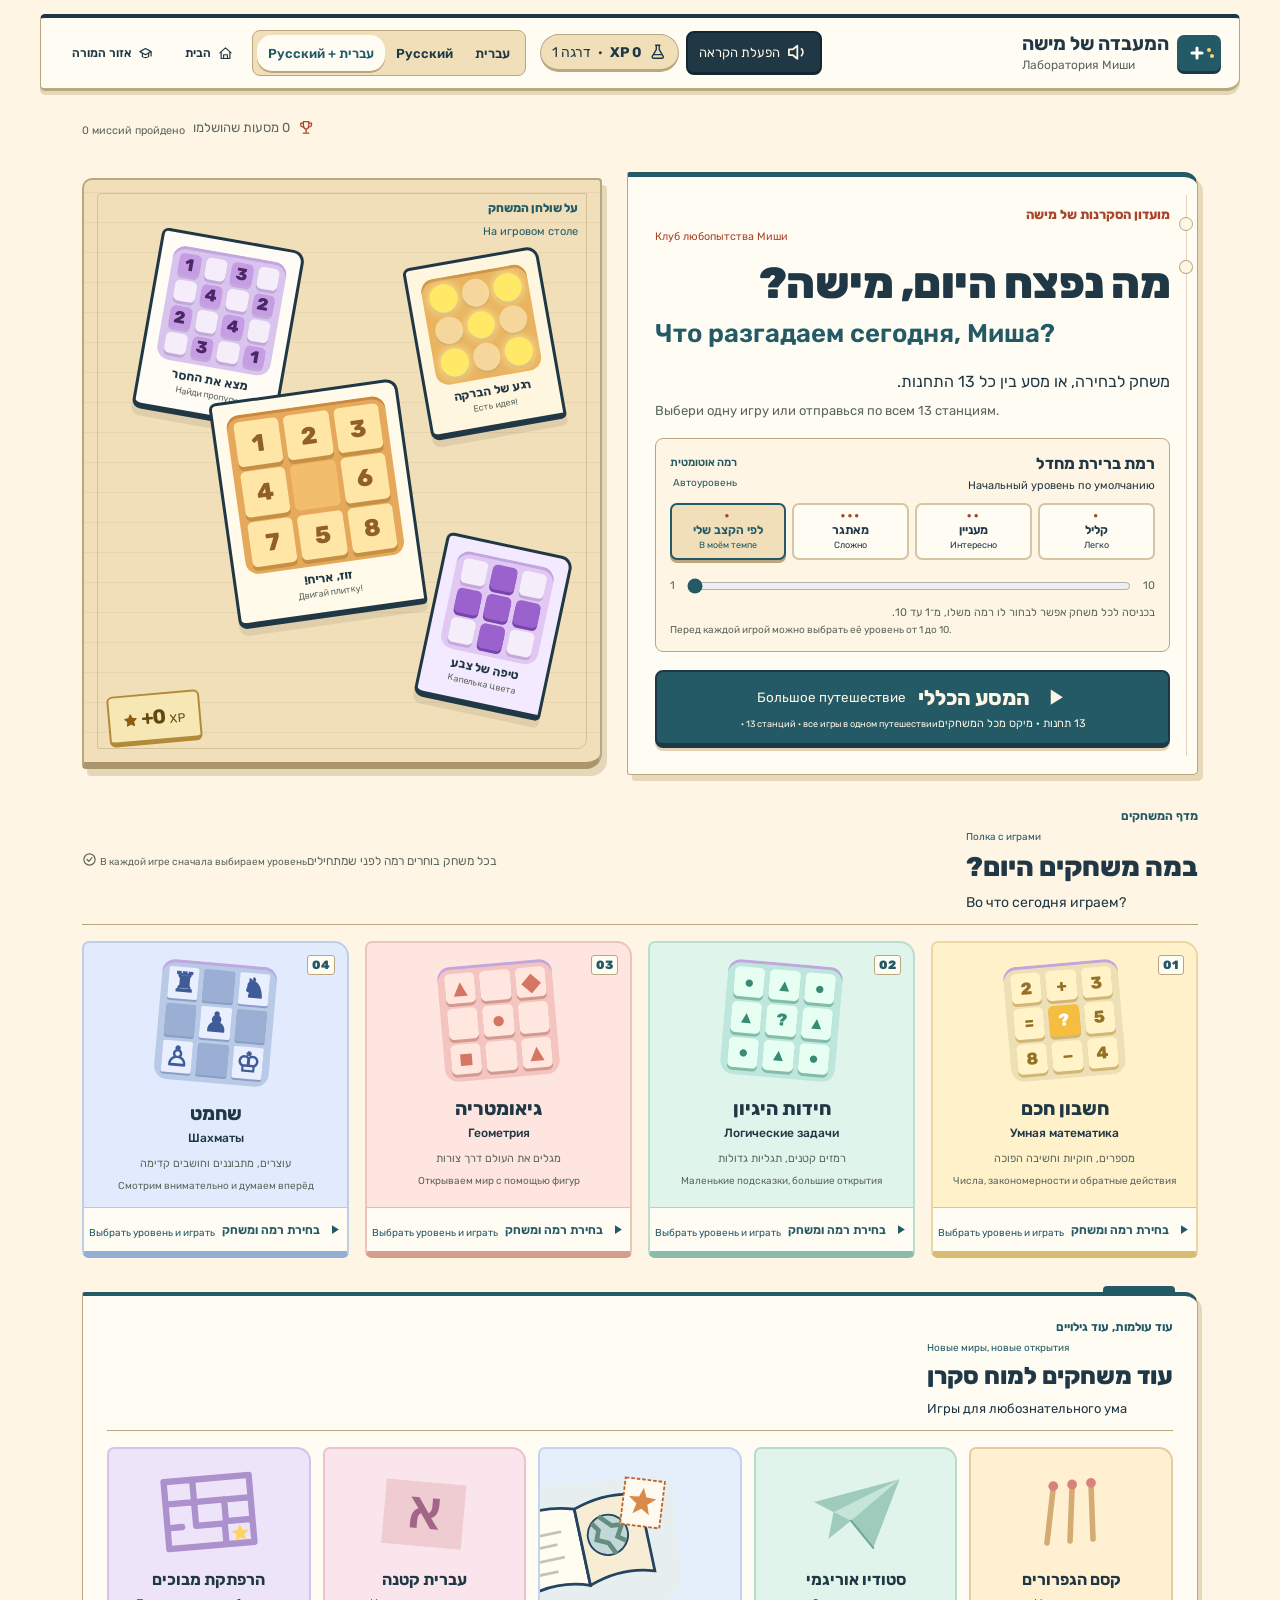
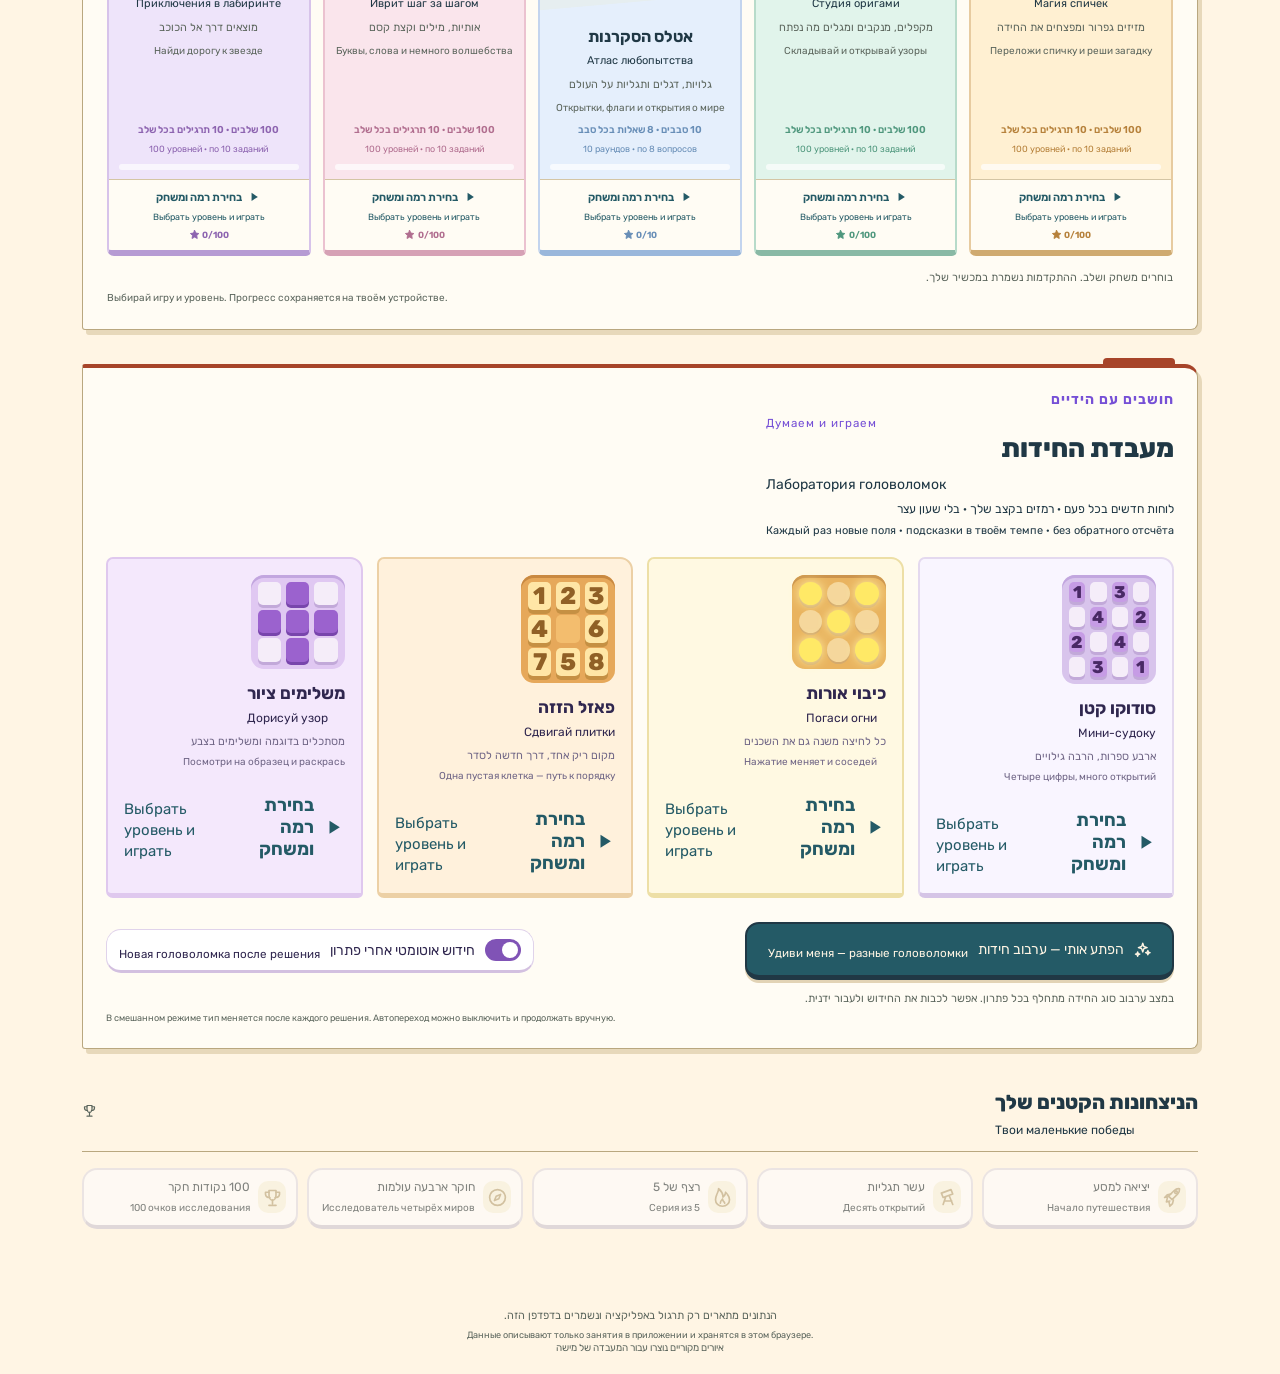
==== commit 62e8bda4: "Give MishaLab a personal paper-and-ink identity with three color studies" ====
--- a/index.html
+++ b/index.html
@@ -33,7 +33,7 @@
 body.task-screen.task-compact .quest-head{font-size:12px}body.task-screen.task-compact .mission-rail{margin:4px 0 6px}body.task-screen.task-compact .task-shell{padding:10px 14px}body.task-screen.task-compact .task-shell h2{font-size:18px;margin:3px 0}body.task-screen.task-compact .task-shell .visual{width:min(100%,31dvh);max-width:290px;margin:3px auto}body.task-screen.task-compact .task-shell .board{width:min(100%,31dvh)}body.task-screen.task-compact .task-shell .math{font-size:24px;padding:3px 0}body.task-screen.task-compact .task-shell .feedback,body.task-screen.task-compact .task-shell .hint{font-size:13px;padding:6px 9px;margin-top:4px}body.task-screen.task-compact .task-shell textarea.answer{min-height:50px}
 body.task-screen.task-tight .quest-head .meta{display:none}body.task-screen.task-tight .mission-rail{height:7px;gap:4px;margin:3px 0 5px}body.task-screen.task-tight .mission-node{font-size:0}body.task-screen.task-tight .mission-node:before{content:""!important;width:100%;height:7px;border:0;margin:0;box-shadow:none!important;border-radius:8px}body.task-screen.task-tight .task-shell{padding:7px 10px}body.task-screen.task-tight .task-shell .eyebrow{font-size:10px}body.task-screen.task-tight .task-shell .challenge-band{font-size:10px;padding:2px 7px;margin-top:2px}body.task-screen.task-tight .task-shell h2{font-size:16px;line-height:1.18;margin:2px 0}body.task-screen.task-tight .task-shell h2 .ru{font-size:.76em}body.task-screen.task-tight .task-shell .visual{width:min(100%,27dvh);max-width:240px;margin:2px auto}body.task-screen.task-tight .task-shell .board{width:min(100%,27dvh)}body.task-screen.task-tight .task-shell .answer{margin:3px auto;padding:6px 9px}body.task-screen.task-tight .task-shell .options{margin-top:3px;gap:4px}body.task-screen.task-tight .task-shell .options button{padding:6px 9px}body.task-screen.task-tight .task-shell>.actions{padding-top:3px;gap:4px}body.task-screen.task-tight .task-shell .feedback,body.task-screen.task-tight .task-shell .hint{font-size:12px;padding:4px 7px;margin-top:3px}body.task-screen.task-tight .task-shell .level-up{font-size:12px;padding:4px 7px;margin-top:3px}body.task-screen.task-tight .task-shell p{margin-block:2px;line-height:1.2}
 @media(max-width:430px){body.task-screen header{padding-inline:7px}body.task-screen header .language-switch button{font-size:11px;padding-inline:5px}body.task-screen header .speech-toggle,body.task-screen header .clock-toggle{padding-inline:7px}body.task-screen main{padding-inline:8px}}
-</style><link rel="stylesheet" href="puzzles.css?v=20261121-levels"><link rel="stylesheet" href="game-theme.css?v=20261121-levels"><link rel="stylesheet" href="learning-games.css?v=20261121-levels"><link rel="stylesheet" href="atlas/atlas.css?v=20261121-levels"><link rel="stylesheet" href="session-flow.css?v=20261121-levels"></head><body>
+</style><link rel="stylesheet" href="puzzles.css?v=20261123-identity"><link rel="stylesheet" href="game-theme.css?v=20261123-identity"><link rel="stylesheet" href="learning-games.css?v=20261123-identity"><link rel="stylesheet" href="atlas/atlas.css?v=20261123-identity"><link rel="stylesheet" href="session-flow.css?v=20261123-identity"><link rel="stylesheet" href="journey-passport.css?v=20261123-identity"><link rel="stylesheet" href="identity-theme.css?v=20261123-identity"></head><body>
 <svg class="icon-sprite" aria-hidden="true" width="0" height="0" focusable="false"><defs>
 <symbol id="i-play" viewBox="0 0 24 24"><path d="m8 5 11 7-11 7Z" fill="currentColor" stroke="none"/></symbol>
 <symbol id="i-star" viewBox="0 0 24 24"><path d="m12 3 2.8 5.7 6.2.9-4.5 4.4 1.1 6.2-5.6-2.9-5.6 2.9 1.1-6.2L3 9.6l6.2-.9Z" fill="currentColor"/></symbol>
@@ -61,10 +61,10 @@
 <symbol id="i-route" viewBox="0 0 24 24"><circle cx="6" cy="18" r="2"/><circle cx="18" cy="6" r="2"/><path d="M8 18c7 0 2-12 8-12"/></symbol>
 <symbol id="i-check" viewBox="0 0 24 24"><circle cx="12" cy="12" r="9"/><path d="m8 12 3 3 5-6"/></symbol>
 </defs></svg>
-<header><div class="brand"><img src="assets/brand/compass-mark.svg" alt="" width="42" height="42"> <span id="brand"></span></div><div id="hud" class="hud"></div><nav id="nav"></nav></header><main id="app"></main><footer id="footer"></footer><script src="puzzle-games.js?v=20261121-levels"></script><script src="puzzle-ui.js?v=20261121-levels"></script><script src="game-ui.js?v=20261121-levels"></script><script src="learning-art.js?v=20261121-levels"></script><script src="learning-games.js?v=20261121-levels"></script><script src="learning-ui.js?v=20261121-levels"></script><script src="atlas/questions.js?v=20261121-levels"></script><script src="atlas/media.js?v=20261121-levels"></script><script src="atlas/atlas.js?v=20261121-levels"></script><script src="session-review.js?v=20261121-levels"></script><script src="play-session.js?v=20261121-levels"></script><script src="break-game.js?v=20261121-levels"></script><script>
+<header><div class="brand"><img src="assets/brand/compass-mark.svg" alt="" width="42" height="42"> <span id="brand"></span></div><div id="hud" class="hud"></div><nav id="nav"></nav></header><main id="app"></main><footer id="footer"></footer><script src="puzzle-games.js?v=20261123-identity"></script><script src="puzzle-ui.js?v=20261123-identity"></script><script src="game-ui.js?v=20261123-identity"></script><script src="learning-art.js?v=20261123-identity"></script><script src="learning-games.js?v=20261123-identity"></script><script src="learning-ui.js?v=20261123-identity"></script><script src="atlas/questions.js?v=20261123-identity"></script><script src="atlas/media.js?v=20261123-identity"></script><script src="atlas/atlas.js?v=20261123-identity"></script><script src="session-review.js?v=20261123-identity"></script><script src="journey-passport.js?v=20261123-identity"></script><script src="play-session.js?v=20261123-identity"></script><script src="break-game.js?v=20261123-identity"></script><script>
 'use strict';
 const P=(he,ru)=>({he,ru});
-const T={name:P('המעבדה של מישה','Лаборатория Миши'),home:P('הבית','Главная'),teacher:P('אזור המורה','Для учителя'),welcome:P('מוכנים לשלב הבא?','Готов к новому уровню?'),intro:P('חידות קטנות. רעיונות גדולים. כל פתרון הוא ניצחון קטן.','Маленькие задачи. Большие идеи. Каждое решение — маленькая победа.'),lab:P('מרחב קטן לרעיונות גדולים','Место для больших идей'),daily:P('האתגר היומי','Задание дня'),dailyDesc:P('חמש משימות · ארבעה עולמות · בקצב שלך','Пять задач · четыре мира · в твоём темпе'),level:P('רמה','Уровень'),check:P('בדיקה','Проверить'),hint:P('רמז','Подсказка'),skip:P('דלג','Пропустить'),next:P('למשימה הבאה','Следующая задача'),retry:P('עדיין לא. אפשר לנסות שוב, או לגלות רמז.','Пока не получилось. Попробуй ещё раз или открой подсказку.'),success:P('מצאת את הפתרון! הנה הדרך:','Ты нашёл решение! Вот как можно рассуждать:'),end:P('עוד מסע של גילוי הושלם','Ещё одно путешествие завершено'),endDesc:P('כל ניסיון ורמז הם חלק מהלמידה. אפשר להמשיך בפעם אחרת.','Каждая попытка и подсказка помогают учиться. Можно продолжить в другой раз.'),feel:P('איך הרגיש לך האתגר?','Как тебе показалась задача?'),easy:P('קל מדי','Слишком легко'),right:P('בדיוק מתאים','В самый раз'),hard:P('קשה ומעניין','Сложно, но интересно'),rounds:P('סבבים שהושלמו','Завершено занятий'),rate:P('הצלחה במשימות סגורות','Решено закрытых задач'),median:P('זמן פתרון חציוני בשניות','Медианное время в секундах'),hints:P('משימות עם רמזים','Задачи с подсказками'),reset:P('איפוס ההתקדמות','Сбросить прогресс'),confirm:P('למחוק את כל נתוני התרגול במכשיר הזה?','Удалить весь прогресс на этом устройстве?'),export:P('הורדת נתונים JSON','Скачать данные JSON'),note:P('הנתונים מתארים רק תרגול באפליקציה ונשמרים בדפדפן הזה.','Данные описывают только занятия в приложении и хранятся в этом браузере.'),history:P('היסטוריית משימות ושינויי רמה','История задач и уровней'),none:P('המסע עוד לפנינו. הנתונים יופיעו אחרי התרגול הראשון.','Всё впереди! Данные появятся после первых задач.'),open:P('השוואה לפתרון לדוגמה','Сравнить с примером решения'),self:P('זו משימת חקר: אין בדיקה אוטומטית של ההסבר. השווה את הרעיון שלך לדוגמה.','Это исследование: объяснение не проверяется автоматически. Сравни свою идею с примером.'),answer:P('התשובה שלך','Твой ответ'),choose:P('בחר תשובה לפני הבדיקה.','Выбери ответ перед проверкой.'),write:P('כתוב תשובה לפני הבדיקה.','Сначала напиши ответ.'),undo:P('החזרת המהלך','Отменить ход'),resume:P('המשך הסבב שנשמר','Продолжить занятие'),saveError:P('השמירה אינה זמינה בדפדפן הזה. אפשר להמשיך, אך הנתונים עלולים להימחק בסגירה.','Сохранение недоступно. Можно заниматься, но при закрытии данные могут пропасть.'),exit:P('הסבב יישמר להמשך','Занятие сохранится'),skills:P('שליטה לפי סוג משימה','Результаты по типам задач'),research:P('משימת מתמטיקאי','Исследование'),hintLevel:P('שלב עזרה','Шаг подсказки'),solved:P('נפתרו','Решено'),skipped:P('דולגו','Пропущено'),reviewed:P('משימות חקר — חשיבה פתוחה','Исследования — открытые задачи'),researchInfo:P('במשימת חקר מגלים כלל, בודקים טענה או מסבירים דרך. אין תשובה מספרית יחידה, ולכן היא אינה נבדקת אוטומטית ואינה מורידה מהציון.','В исследовании нужно открыть правило, проверить утверждение или объяснить способ. Единственного числового ответа нет, поэтому оно не проверяется автоматически и не снижает результат.'),saved:P('השינויים נשמרו','Изменения сохранены'),score:P('הציון שלי','Мой результат'),scoreNote:P('כל תרגיל נבדק אוטומטית לפי התשובה הסופית.','Каждое задание проверяется автоматически по окончательному ответу.'),whereNext:P('בחר את הסבב הבא','Выбери следующее занятие'),sameLevel:P('להתחיל סבב נוסף בקצב הזה','Начать ещё одно занятие в этом темпе'),harderLevel:P('להתחיל עכשיו אתגר קשה יותר','Сейчас начать более сложное занятие'),choiceSaved:P('הבחירה נשמרה לסבב הבא.','Выбор сохранён для следующего занятия.'),raiseHand:P('סיימתי — להרים יד','Я закончил — поднять руку'),handRaised:P('היד מורמת. המורה תראה שסיימת.','Рука поднята. Учитель увидит, что ты закончил.'),finishedAlert:P('מישה סיים תרגול ומחכה למורה','Миша закончил занятие и ждёт учителя'),acknowledge:P('ראיתי — להוריד את היד','Я вижу — опустить руку'),automaticLevels:P('אפשר לבחור רמת פתיחה לפני משחק חדש. בהמשך הרמה מתאימה את עצמה להצלחה של מישה.','Перед новой игрой можно выбрать начальный уровень. Дальше он подстраивается под успехи Миши.')};
+const T={name:P('המעבדה של מישה','Лаборатория Миши'),home:P('הבית','Главная'),teacher:P('אזור המורה','Для учителя'),welcome:P('מה נפצח היום, מישה?','Что разгадаем сегодня, Миша?'),intro:P('משחק לבחירה, או מסע בין כל 13 התחנות.','Выбери одну игру или отправься по всем 13 станциям.'),lab:P('מרחב קטן לרעיונות גדולים','Место для больших идей'),daily:P('האתגר היומי','Задание дня'),dailyDesc:P('חמש משימות · ארבעה עולמות · בקצב שלך','Пять задач · четыре мира · в твоём темпе'),level:P('רמה','Уровень'),check:P('בדיקה','Проверить'),hint:P('רמז','Подсказка'),skip:P('דלג','Пропустить'),next:P('למשימה הבאה','Следующая задача'),retry:P('עדיין לא. אפשר לנסות שוב, או לגלות רמז.','Пока не получилось. Попробуй ещё раз или открой подсказку.'),success:P('מצאת את הפתרון! הנה הדרך:','Ты нашёл решение! Вот как можно рассуждать:'),end:P('עוד מסע של גילוי הושלם','Ещё одно путешествие завершено'),endDesc:P('כל ניסיון ורמז הם חלק מהלמידה. אפשר להמשיך בפעם אחרת.','Каждая попытка и подсказка помогают учиться. Можно продолжить в другой раз.'),feel:P('איך הרגיש לך האתגר?','Как тебе показалась задача?'),easy:P('קל מדי','Слишком легко'),right:P('בדיוק מתאים','В самый раз'),hard:P('קשה ומעניין','Сложно, но интересно'),rounds:P('סבבים שהושלמו','Завершено занятий'),rate:P('הצלחה במשימות סגורות','Решено закрытых задач'),median:P('זמן פתרון חציוני בשניות','Медианное время в секундах'),hints:P('משימות עם רמזים','Задачи с подсказками'),reset:P('איפוס ההתקדמות','Сбросить прогресс'),confirm:P('למחוק את כל נתוני התרגול במכשיר הזה?','Удалить весь прогресс на этом устройстве?'),export:P('הורדת נתונים JSON','Скачать данные JSON'),note:P('הנתונים מתארים רק תרגול באפליקציה ונשמרים בדפדפן הזה.','Данные описывают только занятия в приложении и хранятся в этом браузере.'),history:P('היסטוריית משימות ושינויי רמה','История задач и уровней'),none:P('המסע עוד לפנינו. הנתונים יופיעו אחרי התרגול הראשון.','Всё впереди! Данные появятся после первых задач.'),open:P('השוואה לפתרון לדוגמה','Сравнить с примером решения'),self:P('זו משימת חקר: אין בדיקה אוטומטית של ההסבר. השווה את הרעיון שלך לדוגמה.','Это исследование: объяснение не проверяется автоматически. Сравни свою идею с примером.'),answer:P('התשובה שלך','Твой ответ'),choose:P('בחר תשובה לפני הבדיקה.','Выбери ответ перед проверкой.'),write:P('כתוב תשובה לפני הבדיקה.','Сначала напиши ответ.'),undo:P('החזרת המהלך','Отменить ход'),resume:P('המשך הסבב שנשמר','Продолжить занятие'),saveError:P('השמירה אינה זמינה בדפדפן הזה. אפשר להמשיך, אך הנתונים עלולים להימחק בסגירה.','Сохранение недоступно. Можно заниматься, но при закрытии данные могут пропасть.'),exit:P('הסבב יישמר להמשך','Занятие сохранится'),skills:P('שליטה לפי סוג משימה','Результаты по типам задач'),research:P('משימת מתמטיקאי','Исследование'),hintLevel:P('שלב עזרה','Шаг подсказки'),solved:P('נפתרו','Решено'),skipped:P('דולגו','Пропущено'),reviewed:P('משימות חקר — חשיבה פתוחה','Исследования — открытые задачи'),researchInfo:P('במשימת חקר מגלים כלל, בודקים טענה או מסבירים דרך. אין תשובה מספרית יחידה, ולכן היא אינה נבדקת אוטומטית ואינה מורידה מהציון.','В исследовании нужно открыть правило, проверить утверждение или объяснить способ. Единственного числового ответа нет, поэтому оно не проверяется автоматически и не снижает результат.'),saved:P('השינויים נשמרו','Изменения сохранены'),score:P('הציון שלי','Мой результат'),scoreNote:P('כל תרגיל נבדק אוטומטית לפי התשובה הסופית.','Каждое задание проверяется автоматически по окончательному ответу.'),whereNext:P('בחר את הסבב הבא','Выбери следующее занятие'),sameLevel:P('להתחיל סבב נוסף בקצב הזה','Начать ещё одно занятие в этом темпе'),harderLevel:P('להתחיל עכשיו אתגר קשה יותר','Сейчас начать более сложное занятие'),choiceSaved:P('הבחירה נשמרה לסבב הבא.','Выбор сохранён для следующего занятия.'),raiseHand:P('סיימתי — להרים יד','Я закончил — поднять руку'),handRaised:P('היד מורמת. המורה תראה שסיימת.','Рука поднята. Учитель увидит, что ты закончил.'),finishedAlert:P('מישה סיים תרגול ומחכה למורה','Миша закончил занятие и ждёт учителя'),acknowledge:P('ראיתי — להוריד את היד','Я вижу — опустить руку'),automaticLevels:P('אפשר לבחור רמת פתיחה לפני משחק חדש. בהמשך הרמה מתאימה את עצמה להצלחה של מישה.','Перед новой игрой можно выбрать начальный уровень. Дальше он подстраивается под успехи Миши.')};
 const speechUI={enable:P('הפעלת הקראה','Включить озвучивание'),disable:P('כיבוי הקראה','Выключить озвучивание'),active:P('הקראה פעילה','Озвучивание включено'),unsupported:P('הקראה אינה זמינה בדפדפן הזה','Озвучивание недоступно в этом браузере'),options:P('אפשרויות','Варианты'),score:P('הציון הוא','Результат')};
 const dailyThemes=[
 {icon:'rocket',name:P('משימת חלל','Космическая миссия'),desc:P('מפצחים קודים כדי להגיע לכוכב הבא','Разгадываем коды, чтобы добраться до следующей планеты')},
@@ -179,7 +179,13 @@
 function currentRound(){return data.rounds[session?.roundIndex]||null;}
 function applyRoundProgress(results,startLevels){let changes={},practiced=[...new Set(results.map(r=>r.domain))];for(let d of practiced){let closed=results.filter(r=>r.domain===d&&!r.open),correct=closed.filter(r=>r.correct),rate=closed.length?correct.length/closed.length:1,independent=correct.filter(r=>r.attempts===1&&!r.hints).length/Math.max(1,closed.length),before=startLevels[d],target=data.levels[d],rise=closed.length>=3&&rate===1&&independent===1?2:closed.length&&rate>=.8&&independent>=.5?1:0;if(rise)target=Math.max(target,before+rise);if(closed.length>=2&&rate<=.4)target=Math.min(target,before-1);data.levels[d]=Math.max(1,Math.min(10,target));changes[d]={before,after:data.levels[d],rate:Math.round(rate*100)};}return changes;}
 function scheduleNextRound(){clearTimeout(autoNextTimer);/* Summaries remain open until the player chooses the next game. */}
-function next(){if(PlaySession.isCore()){PlaySession.next();return;}if(session.results.length===5){let changes=applyRoundProgress(session.results,session.startLevels||{...data.levels}),round={started:session.started,completed:new Date().toISOString(),track:session.track,dayKey:session.dayKey,themeIndex:session.themeIndex,results:session.results,score:roundScore(session.results),handRaisedAt:null,handAcknowledgedAt:null,levelChanges:changes};data.rounds.push(round);SessionReview.archive('core:'+round.completed,session.track==='puzzles'?P('חידות לוח','Головоломки'):domains[session.track]?.title||P('התרגול שלי','Моё занятие'),session.results,session.manualStartLevel);if(session.track==='daily'){data.dailyDates=[...new Set([...(data.dailyDates||[]),session.dayKey])].slice(-90);}session.roundIndex=data.rounds.length-1;screen='end';saveProgress();render();}else{newTask();render();}}
+function rememberRoundLevel(){
+  const domain=session.track==='puzzles'?'logic':session.track;
+  if(!domains[domain])return;
+  data.gameLevels||={};
+  data.gameLevels[session.puzzleKind||session.track]=data.levels[domain];
+}
+function next(){if(PlaySession.isCore()){PlaySession.next();return;}if(session.results.length===5){let changes=applyRoundProgress(session.results,session.startLevels||{...data.levels}),round={started:session.started,completed:new Date().toISOString(),track:session.track,dayKey:session.dayKey,themeIndex:session.themeIndex,results:session.results,score:roundScore(session.results),handRaisedAt:null,handAcknowledgedAt:null,levelChanges:changes};rememberRoundLevel();data.rounds.push(round);SessionReview.archive('core:'+round.completed,session.track==='puzzles'?P('חידות לוח','Головоломки'):domains[session.track]?.title||P('התרגול שלי','Моё занятие'),session.results,session.manualStartLevel);if(session.track==='daily'){data.dailyDates=[...new Set([...(data.dailyDates||[]),session.dayKey])].slice(-90);}session.roundIndex=data.rounds.length-1;screen='end';saveProgress();render();}else{newTask();render();}}
 function renderVisual(q){if(q.mode==='puzzle')return renderPuzzleBoard(q);if(q.mode==='chess'){let glyph={K:'♔',k:'♚',R:'♖',r:'♜',B:'♗',b:'♝',N:'♘',n:'♞',Q:'♕',q:'♛',p:'♟'};return `<div class="visual"><div class="board" role="group" aria-label="${esc(text(domains.chess.title))}">${Array.from({length:64},(_,i)=>`<button data-square="${i}" ${q.finished?'disabled':''} class="square ${(Math.floor(i/8)+i%8)%2?'dark':''} ${i===q.selected||i===q.from?'selected':''}" aria-label="${coord(i)} ${q.board[i]||''}">${glyph[q.board[i]]||(q.candidates?.includes(i)?'•':'')}<span class="coord">${coord(i)}</span></button>`).join('')}</div></div>`;}
 if(q.mode==='match'){const coords=[[12,10,42,10],[10,14,10,42],[44,14,44,42],[12,45,42,45],[10,49,10,77],[44,49,44,77],[12,81,42,81]];return `<div class="visual"><svg viewBox="0 0 250 100" role="group" aria-label="${esc(text(types.match))}">${q.board.map((v,i)=>{let n=Math.floor(i/7),c=coords[i%7],x=n*94;return `<line tabindex="${q.finished?-1:0}" role="button" aria-label="${n+1}:${i%7+1}" data-match="${i}" class="match-slot ${v?'on':''} ${q.source===i?'chosen':''}" x1="${c[0]+x}" y1="${c[1]}" x2="${c[2]+x}" y2="${c[3]}"/>`;}).join('')}<text x="66" y="53" font-size="25">+</text><text x="160" y="53" font-size="25">=</text></svg>${btn('undo',T.undo)}</div>`;}
 if(q.mode==='grid')return `<div class="visual"><svg viewBox="0 0 250 110" aria-label="${esc(text(types.area))}">${Array.from({length:15},(_,i)=>`<rect x="${i%5*30+50}" y="${Math.floor(i/5)*30+5}" width="26" height="26" rx="3" fill="${i<q.count?'#83b4a7':'#e8eef2'}"/>`).join('')}</svg><div class="gridbox">${Array.from({length:15},(_,i)=>`<button data-cell="${i}" class="cell ${q.selected.includes(i)?'on':''}" aria-label="${i+1}" aria-pressed="${q.selected.includes(i)}" ${q.finished?'disabled':''}></button>`).join('')}</div></div>`;
@@ -193,7 +199,7 @@
 let q=session.task,i=q.finished?session.results.length-1:session.results.length,earned=q.finished?session.results.at(-1)?.xp||0:0,missionTheme=session.track==='daily'?dailyThemes[session.themeIndex]:null;
 return `<div class="quest-head"><div><span class="badge">${ico(domains[q.domain].icon)} ${bi(domains[q.domain].title)}</span>${missionTheme?`<span class="badge daily-theme">${ico(missionTheme.icon)} ${bi(missionTheme.name)}</span>`:''}<span class="meta journey-count">${bi(P(`מסע: ${session.runTasks||0} תגליות · רמה ${q.level}`,`Путешествие: ${session.runTasks||0} открытий · уровень ${q.level}`))}</span></div><span class="combo">${ico('flame')} ${data.currentStreak||0} ${bi(P('רצף','серия'))}</span></div><div class="mission-rail">${Array.from({length:5},(_,j)=>`<div class="mission-node ${j<i?'done':j===i?'current':''}"><span>${bi(stages[j])}</span></div>`).join('')}</div><section class="panel task-shell"><div class="eyebrow">${bi(P(`תחנה ${i+1}: ${stages[i].he}`,`Станция ${i+1}: ${stages[i].ru}`))}</div><span class="challenge-band ${q.challengeBand||'steady'}">${bi(challengeNames[q.challengeBand]||challengeNames.steady)}</span><h2>${bi(q.prompt)}</h2>${q.display?`<div class="math" dir="ltr">${esc(q.display)}</div>`:''}${renderVisual(q)}${q.mode==='number'?`<input id="answer" class="answer" inputmode="decimal" autocomplete="off" aria-label="${esc(text(T.answer))}" placeholder="?" value="${esc(q.input)}" ${q.finished?'disabled':''}>`:q.mode==='options'?`<div class="options">${q.options.map((o,j)=>`<button data-option="${j}" class="${q.selected===j?'selected':''}" ${q.finished?'disabled':''}>${bi(o)}</button>`).join('')}</div>`:''}${feedback?`<div role="status" class="feedback ${feedback==='success'?'success':''}">${bi(feedback==='success'?T.success:feedback==='open'?T.self:feedback==='skip'?T.skipped:T[feedback])}${earned?`<div class="xp-pop">${ico('sparkles')} +${earned} XP</div>`:''}${['success','open','skip'].includes(feedback)?`<p>${bi(q.hints[2])}</p>`:''}</div>`:''}${newBadge?`<div class="level-up"><b>${ico(badgeDefs[newBadge].icon)} ${bi(P('תג חדש נפתח!','Открыт новый значок!'))}</b>${bi(badgeDefs[newBadge].name)}</div>`:''}${q.hint&&!['success','open','skip'].includes(feedback)?`<div class="hint"><p><b>${bi(P(`רמז ${q.hint} מתוך 3`,`Подсказка ${q.hint} из 3`))}</b>${bi(q.hints[q.hint-1])}</p></div>`:''}<div class="actions">${q.finished?btn('next',P('אל התגלית הבאה','К следующему открытию'),'primary'):btn('check',T.check,'primary')+`<button data-action="hint" ${q.hint===3?'disabled':''}>${bi(T.hint)} (${q.hint}/3)</button>`+btn('skip',T.skip)}</div>${session.track==='puzzles'?`<div class="puzzle-renewal">${puzzleAutoControl()}${q.finished&&feedback==='success'&&data.puzzleAuto!==false?`<p role="status">${bi(P('התגלית הבאה בעוד 5 שניות. כבה את החידוש כדי להישאר כאן.','Следующее открытие через 5 секунд. Выключи автопереход, чтобы остаться здесь.'))}</p>`:''}</div>`:''}${q.finished&&(i===1||i===4)?`<div class="panel"><b>${bi(T.feel)}</b><div class="options">${['easy','right','hard'].map(f=>`<button data-feel="${f}" class="${session.results.at(-1).feeling===f?'selected':''}">${bi(T[f])}</button>`).join('')}</div></div>`:''}</section>${(session.runTasks||0)>0&&(session.runTasks||0)%20===0?`<p class="break-note">${bi(P('כבר עשרים תגליות במסע הזה. אפשר להמשיך, ואפשר גם למתוח ידיים ולנוח לרגע.','Уже двадцать открытий в этом путешествии. Можно продолжить или ненадолго размяться.'))}</p>`:''}`;
 }
-function render(){if(screen!=='atlas'){try{sessionStorage.removeItem('misha-atlas-entry');}catch(_){}}if(screen!=='journey')PlaySession.detach();clearInterval(hudTimer);clearTimeout(autoNextTimer);document.body.classList.toggle('atlas-screen',screen==='atlas'||PlaySession.isAtlas());if(screen!=='atlas'&&location.hash==='#atlas')history.replaceState(null,'',location.pathname+location.search);document.body.classList.toggle('learning-screen',screen==='learning'||PlaySession.isLearning());document.body.classList.toggle('home-screen',screen==='home');document.body.dataset.domain=screen==='task'?session?.task?.domain||'':'';document.body.classList.toggle('puzzle-task',screen==='task'&&session?.task?.mode==='puzzle');document.body.classList.toggle('task-screen',screen==='task');document.body.classList.remove('task-compact','task-tight');document.documentElement.dir=data.lang==='ru'?'ltr':'rtl';document.documentElement.lang=data.lang==='ru'?'ru':'he';document.getElementById('brand').innerHTML=bi(T.name);let languageLabel=text(P('בחירת שפה','Выбор языка')),languageButtons=['he','ru','both'].map((l,i)=>`<button data-lang="${l}" class="${data.lang===l?'active':''}" aria-pressed="${data.lang===l}">${['עברית','Русский','עברית + Русский'][i]}</button>`).join('');document.getElementById('nav').innerHTML=`<div class="language-switch" role="group" aria-label="${esc(languageLabel)}">${languageButtons}</div><button data-action="home" class="nav-action">${ico('home')}<span>${esc(text(T.home))}</span></button><button data-action="teacher" class="nav-action">${ico('school')}<span>${esc(text(T.teacher))}</span></button>`;let speechLabel=!speechSupported?speechUI.unsupported:data.readAloud?speechUI.disable:speechUI.enable;document.getElementById('hud').innerHTML=`<button class="speech-toggle ${data.readAloud&&speechSupported?'active':''}" data-action="toggle-speech" aria-label="${esc(text(speechLabel))}" aria-pressed="${data.readAloud&&speechSupported}" title="${esc(text(speechLabel))}" ${speechSupported?'':'disabled'}><span class="speaker-icon">${ico(data.readAloud&&speechSupported?'volume-2':'volume-1')}</span><span class="speech-label">${esc(text(data.readAloud?speechUI.active:speechUI.enable))}</span></button><div class="hud-pill">${ico('flask')} <strong>${data.xp||0} XP</strong> · ${bi(P(`דרגה ${rank()}`,`Ранг ${rank()}`))}</div>${screen==='task'?`<div class="hud-pill">${ico('flame')} <strong>${data.currentStreak||0}</strong> ${bi(P('רצף','серия'))}</div><button class="clock-toggle" data-action="toggle-clock" aria-label="${esc(text(P('הצגה או הסתרה של השעון','Показать или скрыть часы')))}">${ico('clock')} <span id="runClock">${data.showClock===false?'••:••':'00:00'}</span></button>`:''}`;document.getElementById('footer').innerHTML=bi(storageOK?T.note:T.saveError)+`<div class="art-credit">${esc(text(screen==='atlas'?P('תצלומים ומפות: רשימת הקרדיטים במסך האטלס','Фотографии и карты: авторы указаны на странице атласа'):P('איורים מקוריים נוצרו עבור המעבדה של מישה','Оригинальные иллюстрации созданы для Лаборатории Миши')))}</div>`;const app=document.getElementById('app'),today=dayKey(),theme=themeForDay(today);
+function render(){if(screen!=='atlas'){try{sessionStorage.removeItem('misha-atlas-entry');}catch(_){}}if(screen!=='journey')PlaySession.detach();clearInterval(hudTimer);clearTimeout(autoNextTimer);document.body.classList.toggle('atlas-screen',screen==='atlas'||PlaySession.isAtlas());if(screen!=='atlas'&&location.hash==='#atlas')history.replaceState(null,'',location.pathname+location.search);document.body.classList.toggle('learning-screen',screen==='learning'||PlaySession.isLearning());document.body.classList.toggle('home-screen',screen==='home');document.body.dataset.domain=screen==='task'?session?.task?.domain||'':'';document.body.classList.toggle('puzzle-task',screen==='task'&&session?.task?.mode==='puzzle');document.body.classList.toggle('task-screen',screen==='task');document.body.classList.remove('task-compact','task-tight');document.documentElement.dir=data.lang==='ru'?'ltr':'rtl';document.documentElement.lang=data.lang==='ru'?'ru':'he';document.getElementById('brand').innerHTML=bi(T.name);let languageLabel=text(P('בחירת שפה','Выбор языка')),languageButtons=['he','ru','both'].map((l,i)=>`<button data-lang="${l}" class="${data.lang===l?'active':''}" aria-pressed="${data.lang===l}">${['עברית','Русский','עברית + Русский'][i]}</button>`).join('');document.getElementById('nav').innerHTML=`<div class="language-switch" role="group" aria-label="${esc(languageLabel)}">${languageButtons}</div><button data-action="home" class="nav-action" aria-label="${esc(text(T.home))}">${ico('home')}<span>${esc(text(T.home))}</span></button><button data-action="teacher" class="nav-action" aria-label="${esc(text(T.teacher))}">${ico('school')}<span>${esc(text(T.teacher))}</span></button>`;let speechLabel=!speechSupported?speechUI.unsupported:data.readAloud?speechUI.disable:speechUI.enable;document.getElementById('hud').innerHTML=`<button class="speech-toggle ${data.readAloud&&speechSupported?'active':''}" data-action="toggle-speech" aria-label="${esc(text(speechLabel))}" aria-pressed="${data.readAloud&&speechSupported}" title="${esc(text(speechLabel))}" ${speechSupported?'':'disabled'}><span class="speaker-icon">${ico(data.readAloud&&speechSupported?'volume-2':'volume-1')}</span><span class="speech-label">${esc(text(data.readAloud?speechUI.active:speechUI.enable))}</span></button><div class="hud-pill">${ico('flask')} <strong>${data.xp||0} XP</strong> · ${bi(P(`דרגה ${rank()}`,`Ранг ${rank()}`))}</div>${screen==='task'?`<div class="hud-pill">${ico('flame')} <strong>${data.currentStreak||0}</strong> ${bi(P('רצף','серия'))}</div><button class="clock-toggle" data-action="toggle-clock" aria-label="${esc(text(P('הצגה או הסתרה של השעון','Показать или скрыть часы')))}">${ico('clock')} <span id="runClock">${data.showClock===false?'••:••':'00:00'}</span></button>`:''}`;document.getElementById('footer').innerHTML=bi(storageOK?T.note:T.saveError)+`<div class="art-credit">${esc(text(screen==='atlas'?P('תצלומים ומפות: רשימת הקרדיטים במסך האטלס','Фотографии и карты: авторы указаны на странице атласа'):P('איורים מקוריים נוצרו עבור המעבדה של מישה','Оригинальные иллюстрации созданы для Лаборатории Миши')))}</div>`;const app=document.getElementById('app'),today=dayKey(),theme=themeForDay(today);
 if(screen==='home')app.innerHTML=renderGameHome();
 if(screen==='launch')app.innerHTML=PlaySession.renderLaunch();
 if(screen==='journey')app.innerHTML=PlaySession.render();
@@ -232,8 +238,8 @@
 migrateOpenExercises();
 if(session?.task)session.task.started=null;
 window.MishaLab={generateQuestion,validQuestion,challengePlan,themeForDay,dailyOrder,dayKey,checkAnswer,adaptDifficulty,applyRoundProgress,roundScore,SEG,attacks,getData:()=>data};
-window.addEventListener('hashchange',()=>{if(location.hash==='#atlas')PlaySession.openLaunch({kind:'atlas',key:'atlas'});});
+window.addEventListener('hashchange',()=>{if(location.hash==='#atlas')PlaySession.openLaunch({kind:'atlas',key:'atlas'});else if(location.hash==='#journey')PlaySession.openLaunch({kind:'general',key:'general'});});
 // Refreshing an Atlas exercise restores it; following the entry link offers a level.
 let atlasEntryChosen=false;try{atlasEntryChosen=sessionStorage.getItem('misha-atlas-entry')==='1';}catch(_){}
-if(location.hash==='#atlas'){if(atlasEntryChosen)AtlasQuiz.open();else PlaySession.openLaunch({kind:'atlas',key:'atlas'});}else render();
+if(location.hash==='#atlas'){if(atlasEntryChosen)AtlasQuiz.open();else PlaySession.openLaunch({kind:'atlas',key:'atlas'});}else if(location.hash==='#journey')PlaySession.openLaunch({kind:'general',key:'general'});else render();
 </script></body></html>
--- a/atlas/atlas.css
+++ b/atlas/atlas.css
@@ -124,3 +124,15 @@
 }
 @media(prefers-reduced-motion:reduce) { .atlas-page .atlas-button { transition:none; } }
 .atlas-page .atlas-primary:disabled .sub { color:#5d656a; }
+
+/* Optional observation support belongs to the Atlas question, never global controls. */
+.atlas-page .atlas-hint { margin:0 0 18px;padding:13px 16px;border-inline-start:4px solid var(--atlas-orange);background:#f8f0dc;line-height:1.55; }
+.atlas-page .atlas-hint strong { display:block;margin-bottom:5px;font-size:14px; }
+.atlas-page .atlas-hint div { font-size:17px; }
+.atlas-page .atlas-practice-note { margin:0 0 16px;padding:11px 14px;border:1px dashed #a1754d;border-radius:4px;font-size:15px;line-height:1.55;background:#fff9ec; }
+.atlas-page .atlas-hint-button:disabled { color:#69716f;border-color:#a0a5a0;box-shadow:none; }
+.atlas-page .atlas-practice-button { border-style:dashed; }
+@media(max-width:680px) {
+ .atlas-page .atlas-hint { padding:11px 13px; }
+ .atlas-page .atlas-question-actions>.atlas-practice-button { flex-basis:100%; }
+}
--- a/journey-passport.css
+++ b/journey-passport.css
@@ -0,0 +1,26 @@
+/* Original passport UI: scoped, dependency-free paper/sticker artwork. */
+.journey-passport { --passport-ink:#34294e;--passport-purple:#7953b4;color:var(--passport-ink);text-align:start;background:#fffefa;border:2px solid #d7c7e5;border-bottom:6px solid #c6b1dc;border-radius:24px;padding:24px;position:relative;box-shadow:0 12px 24px #55416d0c; }
+.journey-passport::before { content:"";position:absolute;inset:10px;border:1px dashed #d9cee4;border-radius:15px;pointer-events:none; }
+.passport-heading { position:relative;display:flex;justify-content:space-between;align-items:center;gap:14px;margin:0 0 22px; }.passport-heading h2 { margin:7px 0;font-size:clamp(23px,3vw,31px);line-height:1.35; }.passport-heading p { margin:0;font-size:14px;line-height:1.6;color:#665575; }.passport-kicker { display:block;font-size:12px;font-weight:650;color:#79618e;line-height:1.5; }
+.passport-seal { flex:0 0 66px;height:66px;display:flex;flex-direction:column;justify-content:center;align-items:center;gap:1px;border:2px dashed #c59a45;border-radius:50%;color:#9c7121;background:#fff5d6;transform:rotate(-8deg); }.passport-seal>span { font-size:22px;line-height:1; }.passport-seal b { font-size:22px;line-height:1.1; }
+.passport-stations { display:grid;grid-template-columns:repeat(3,minmax(0,1fr));gap:14px;list-style:none;padding:0;margin:0;position:relative; }.passport-station { position:relative;min-width:0;border:2px solid #dacee5;border-bottom:5px solid #cbbbd9;border-radius:16px;background:#faf6fd; }.passport-station-content { position:relative;display:flex;flex-direction:column;align-items:center;justify-content:flex-start;gap:8px;min-height:167px;width:100%;padding:15px 9px 12px;text-align:center;color:inherit; }.passport-station button.passport-station-content { appearance:none;border:0;border-radius:13px;background:transparent;box-shadow:none;font:inherit;cursor:pointer; }.passport-station button.passport-station-content:hover { background:#f3ebfa;transform:none; }.passport-station button.passport-station-content:active { transform:translateY(2px); }.passport-station button:focus-visible,.passport-dialog button:focus-visible,.passport-open:focus-visible,.passport-home-card button:focus-visible { outline:3px solid #7953b4;outline-offset:4px; }.passport-station strong { font-size:15px;line-height:1.4;overflow-wrap:anywhere; }.passport-station-number { position:absolute;top:9px;inset-inline-start:10px;display:grid;place-items:center;width:22px;height:22px;border:1px solid #d5c8e1;border-radius:50%;background:#fffefa;font-size:11px;font-weight:700;direction:ltr; }
+.passport-illustration { display:grid;place-items:center;width:65px;height:65px;flex:0 0 65px;border-radius:20px 17px 20px 15px;background:#e9dcf8;color:#7953b4;border-bottom:4px solid #d5bee9; }.passport-icon { display:block;width:48px;height:48px;fill:none;stroke:currentColor;stroke-width:2.7;stroke-linecap:round;stroke-linejoin:round; }.passport-icon text { fill:currentColor;stroke:none;font:700 13px Arial,sans-serif;text-anchor:middle; }.passport-icon .passport-hebrew-letter { font-size:29px; }.passport-icon .passport-fill { fill:currentColor;stroke:none;opacity:.45; }.passport-art-matches,.passport-art-lights { color:#9b6a1d;background:#fbebc9;border-color:#ebd19c; }.passport-art-origami,.passport-art-geometry { color:#367966;background:#dcefe5;border-color:#b9dac9; }.passport-art-atlas,.passport-art-sudoku { color:#3d7292;background:#dcecf5;border-color:#b6d1e1; }.passport-art-hebrew,.passport-art-nonogram { color:#a35b7e;background:#f4dfe9;border-color:#e2bed1; }
+.passport-status { display:flex;align-items:center;justify-content:center;gap:5px;font-size:12px;font-weight:650;line-height:1.5;color:#6d5b7b; }.passport-status>span:first-child { font-size:16px;line-height:1.1; }.passport-view { display:flex;gap:5px;align-items:center;justify-content:center;color:#725394;font-size:12px;line-height:1.45;text-decoration:underline;text-underline-offset:3px; }.passport-view>span { font-size:14px;text-decoration:none; }.passport-current { border-color:#9672c2;border-bottom-color:#7851a7;background:#f1e8fc;box-shadow:0 0 0 3px #e9dcf7; }.passport-current .passport-station-number { color:#fff;background:#7953b4;border-color:#7953b4; }.passport-next { border-style:dashed;background:#f6f0fd; }.passport-independent,.passport-solved { background:#f0f7ee;border-color:#bed4bd;border-bottom-color:#9ebc9b; }.passport-independent .passport-status,.passport-solved .passport-status { color:#3d7352; }.passport-assisted { background:#fff9e9;border-color:#e2cc96;border-bottom-color:#cbb16e; }.passport-assisted .passport-status { color:#846521; }.passport-rehearsed { background:#edf3fb;border-color:#c1d3e8;border-bottom-color:#a1bcd9; }.passport-rehearsed .passport-status { color:#426b93; }.passport-skipped { background:#f4f2f7;border-style:dashed;border-color:#d2cbdc; }.passport-attempted { background:#fff4e8;border-color:#e6cfb1;border-bottom-color:#d0af86; }.passport-location { font-size:11px;font-weight:700;color:#7953b4; }.passport-note { margin-top:19px;font-size:12px;color:#756580;line-height:1.65;position:relative; }
+.passport-compact { display:flex;align-items:center;gap:14px;margin:14px 0 22px; }.passport-mini-stations { display:flex;gap:4px;flex:1;min-width:0; }.passport-mini-station { flex:1;min-width:0;display:grid;place-items:center;height:24px;border:1px solid #d7cce3;border-bottom-width:3px;border-radius:7px;background:#f1edf7;color:#8b7b9d;font-size:12px;line-height:1; }.passport-mini-station.is-current { outline:2px solid #9468c5;outline-offset:2px; }.passport-open { display:flex;align-items:center;justify-content:center;gap:8px;min-height:44px;padding:9px 12px;border:2px solid #cfbade;border-bottom:4px solid #b397ce;border-radius:12px;background:#fffefa;color:#694789;font:650 13px/1.4 Rubik,Arial,sans-serif;cursor:pointer; }.passport-open .passport-icon { width:23px;height:23px;stroke-width:3; }.passport-open:hover { background:#f4ecfc; }.passport-mini-station.passport-independent,.passport-mini-station.passport-solved { background:#e4efdf;color:#497554;border-color:#bfd3b9; }.passport-mini-station.passport-assisted { background:#fff1cb;color:#846521;border-color:#dec584; }.passport-mini-station.passport-rehearsed { background:#e3edf9;color:#426b93;border-color:#b8cde5; }.passport-mini-station.passport-skipped { border-style:dashed; }.passport-mini-station.passport-attempted { background:#fff0dc;color:#986c37; }
+.passport-dialog { width:min(920px,calc(100% - 24px));max-height:calc(100dvh - 24px);padding:24px;border:2px solid #c9b5dd;border-bottom:7px solid #ad8bc7;border-radius:25px;background:#f8f3fc;color:#34294e;box-shadow:0 22px 80px #32254840;overflow:auto; }.passport-dialog::backdrop { background:#3024499c; }.passport-dialog-header { display:flex;justify-content:space-between;align-items:center;gap:15px;margin-bottom:20px; }.passport-dialog-header h2 { font-size:27px;margin:5px 0;line-height:1.4; }.passport-close { display:grid;place-items:center;flex:0 0 44px;width:44px;height:44px;min-height:44px;padding:0;border:1px solid #cbb9dc;background:#fffefa;border-radius:12px;color:#6e4a8d;font-size:26px;cursor:pointer; }.passport-dialog .passport-heading h2 { font-size:25px; }.passport-dialog .journey-passport { box-shadow:none; }.passport-return { display:block;min-height:48px;margin:20px auto 0;padding:12px 24px;border:2px solid #66418c;border-bottom:4px solid #57337e;border-radius:12px;background:#7953b4;color:#fffefa;font:650 16px/1.5 Rubik,Arial,sans-serif;cursor:pointer; }.passport-detail { margin-top:20px;padding:20px;background:#fffefa;border:2px solid #d4c4e2;border-radius:18px;line-height:1.7; }.passport-detail[hidden] { display:none; }.passport-detail-header { display:flex;align-items:center;gap:13px;flex-wrap:wrap; }.passport-detail-icon { display:grid;place-items:center;width:53px;height:53px;border-radius:14px; }.passport-detail-icon .passport-icon { width:39px;height:39px; }.passport-detail-header h3 { margin:3px 0;font-size:21px; }.passport-detail-header>.passport-status { margin-inline-start:auto; }.passport-detail-prompt { margin-top:17px;font-size:19px; }.passport-detail-expression { font-size:23px; }.passport-detail p { font-size:14px;color:#6c587a; }.passport-detail summary { min-height:44px;padding:10px 0;cursor:pointer; }
+.game-launch.passport-launch { max-width:1230px;display:grid;grid-template-columns:minmax(0,.9fr) minmax(0,1.1fr);gap:28px;align-items:start;padding:28px; }.passport-launch .launch-controls { min-width:0;padding:12px 0; }.passport-launch .launch-art { height:80px;margin-bottom:16px; }.passport-launch .launch-levels { grid-template-columns:repeat(5,minmax(0,1fr));gap:10px; }.passport-launch .launch-actions { flex-direction:column; }.passport-launch .launch-actions button { width:100%; }.passport-launch>.journey-passport { padding:22px 18px; }.passport-launch .passport-station-content { min-height:151px;padding:12px 6px 11px;gap:7px; }.passport-launch .passport-illustration { width:54px;height:54px;flex-basis:54px;border-radius:16px; }.passport-launch .passport-icon { width:41px;height:41px; }.passport-launch .passport-station strong { font-size:14px; }.passport-launch .passport-status { font-size:12px; }.passport-launch .passport-heading h2 { font-size:26px; }.passport-launch .passport-seal { flex-basis:55px;height:55px; }.journey-interlude>.journey-passport { margin-top:30px;text-align:start; }.journey-finish>.journey-passport { margin:26px 0;text-align:start; }
+.passport-home-card { display:flex;align-items:center;gap:18px;margin:12px 0 24px;padding:22px 24px;background:#fffefa;border:2px solid #d8c4e6;border-bottom:6px solid #c4aad8;border-radius:23px;color:#34294e; }.passport-home-art { display:grid;place-items:center;flex:0 0 68px;width:68px;height:68px;background:#e6d9f4;border-radius:20px;color:#7953b4;transform:rotate(-5deg); }.passport-home-copy { flex:1;min-width:0; }.passport-home-copy h2 { margin:4px 0;font-size:22px;line-height:1.45; }.passport-home-copy p { margin:0;color:#746180;font-size:14px;line-height:1.6; }.passport-home-card .passport-mini-stations { margin-top:12px;max-width:380px; }.passport-home-card button { min-height:48px;padding:12px 18px;border:2px solid #77519c;border-bottom:4px solid #593780;border-radius:13px;background:#7953b4;color:#fffefa;font:650 15px/1.5 Rubik,Arial,sans-serif;cursor:pointer; }
+@media(max-width:900px) { .game-launch.passport-launch { grid-template-columns:1fr;max-width:760px; }.passport-launch .launch-controls { padding:0; }.passport-launch>.journey-passport { padding:24px; }.passport-launch .passport-station-content { min-height:164px; }.passport-launch .passport-illustration { width:65px;height:65px;flex-basis:65px; }.passport-launch .passport-icon { width:48px;height:48px; }.passport-launch .passport-station strong { font-size:15px; }.passport-launch .passport-status { font-size:12px; } }
+@media(max-width:680px) { .journey-passport { padding:21px 15px; }.passport-heading { gap:10px; }.passport-heading h2 { font-size:25px; }.passport-heading p { font-size:13px; }.passport-seal { flex-basis:52px;height:52px; }.passport-seal b { font-size:18px; }.passport-stations { grid-template-columns:repeat(2,minmax(0,1fr));gap:11px; }.passport-station-content,.passport-launch .passport-station-content { min-height:166px;padding:14px 7px 11px; }.passport-station strong,.passport-launch .passport-station strong { font-size:14px; }.passport-status,.passport-launch .passport-status { font-size:12px; }.passport-station-number { width:20px;height:20px;top:7px;inset-inline-start:7px;font-size:12px; }.passport-illustration,.passport-launch .passport-illustration { width:55px;height:55px;flex-basis:55px; }.passport-icon,.passport-launch .passport-icon { width:42px;height:42px; }.passport-note { font-size:11px; }.passport-compact { flex-wrap:wrap;gap:11px; }.passport-open { width:100%; }.passport-mini-stations { gap:4px;flex-basis:100%; }.passport-mini-station { height:20px;font-size:10px;border-radius:5px; }.passport-dialog { padding:18px 12px;width:calc(100% - 14px);max-height:calc(100dvh - 14px);border-radius:20px; }.passport-dialog-header { padding:0 5px;gap:9px; }.passport-dialog-header h2 { font-size:22px; }.passport-dialog .journey-passport { padding:18px 12px; }.passport-dialog .passport-seal { display:none; }.passport-detail { padding:16px 13px; }.passport-detail-prompt { font-size:17px; }.passport-detail-header>.passport-status { margin-inline-start:0; }.game-launch.passport-launch { padding:23px 17px;gap:24px; }.passport-launch>.journey-passport { padding:21px 14px; }.passport-home-card { flex-wrap:wrap;padding:20px 16px;gap:14px; }.passport-home-art { flex-basis:52px;width:52px;height:52px;border-radius:16px; }.passport-home-art .passport-icon { width:38px;height:38px; }.passport-home-copy h2 { font-size:18px; }.passport-home-copy p { font-size:12px; }.passport-home-card button { width:100%; }.passport-home-card .passport-mini-stations { gap:3px; } }
+@media(max-width:390px) { .passport-stations { gap:9px; }.passport-station-content,.passport-launch .passport-station-content { padding-inline:5px; } }
+@media(prefers-reduced-motion:reduce) { .journey-passport *, .passport-dialog *, .passport-home-card *, .passport-compact * { animation:none!important;transition:none!important;scroll-behavior:auto!important; } }
+
+/* Keep both languages legible instead of inheriting the host’s tiny secondary captions. */
+.passport-station strong .ru.sub { font-size:12px;line-height:1.45;font-weight:500; }
+.passport-status-label { min-width:0;overflow-wrap:anywhere; }.passport-status-label .ru.sub { font-size:12px;line-height:1.45;margin-top:2px; }
+.passport-open .ru.sub { font-size:12px;line-height:1.4; }
+
+.passport-corner-arrow { width:15px;height:15px;flex:0 0 15px;fill:none;stroke:currentColor;stroke-width:1.8;stroke-linecap:round;stroke-linejoin:round; }
+@media(max-width:680px) { .passport-status-label .ru.sub { font-size:12px; } }
+
+.passport-view-label { min-width:0;overflow-wrap:anywhere; }.passport-view-label .ru.sub { font-size:12px;line-height:1.4; }
--- a/identity-theme.css
+++ b/identity-theme.css
@@ -0,0 +1,191 @@
+/* Misha's curiosity club: original paper-and-ink art direction.
+ * This stylesheet changes the interface shell only. Question photographs,
+ * flags, maps, game boards, pieces and answer-bearing diagrams keep their colors. */
+:root {
+  --id-paper:#fff5e4;
+  --id-ink:#203845;
+  --id-primary:#245a66;
+  --id-on-primary:#fff5e4;
+  --id-accent:#a74429;
+  --id-surface:#f0dfb9;
+  --id-border:#b9a77f;
+  --id-muted:#5c665d;
+  --id-sheet:#fffcf4;
+}
+body {
+  background-color:var(--id-paper);
+  background-image:none;
+  color:var(--id-ink);
+}
+body.atlas-screen { background-color:#f5f0e4; }
+header {
+  background:var(--id-sheet);
+  border:1px solid var(--id-border);
+  border-block-start:4px solid var(--id-ink);
+  border-block-end:3px solid var(--id-border);
+  border-radius:5px 5px 13px 5px;
+  box-shadow:0 4px 0 #e6d7b9;
+}
+.brand span { color:var(--id-ink); }
+.brand:before { background-color:var(--id-primary);box-shadow:0 3px 0 var(--id-ink);border-radius:7px; }
+.brand .ru { color:var(--id-muted); }
+nav button { color:var(--id-ink); }
+nav button:hover { background:var(--id-paper);border-color:var(--id-border); }
+.language-switch { background:var(--id-surface);border-color:var(--id-border);border-radius:8px; }
+.language-switch button { color:var(--id-ink); }
+.language-switch button.active { background:var(--id-sheet);color:var(--id-primary);box-shadow:0 2px 0 var(--id-border); }
+.hud-pill { background:var(--id-surface);border-color:var(--id-border);color:var(--id-ink); }
+.hud-pill strong { color:var(--id-ink); }
+.speech-toggle,.clock-toggle { background:var(--id-ink);border-color:#122731;color:var(--id-on-primary);border-radius:8px; }
+.speech-toggle.active { background:var(--id-primary);border-color:var(--id-border); }
+button:focus-visible,input:focus-visible,a:focus-visible { outline-color:var(--id-accent); }
+.primary { background:var(--id-primary);color:var(--id-on-primary);border-color:var(--id-ink);border-radius:8px;box-shadow:0 3px 0 #e2d3b5; }
+.primary:hover { background:var(--id-ink); }
+.game-label { color:var(--id-primary);letter-spacing:0; }
+.arcade-home { gap:34px; }
+.arcade-topline { justify-content:flex-end;color:var(--id-muted); }
+.arcade-record { color:var(--id-muted); }
+.arcade-record .ui-icon { color:var(--id-accent); }
+.arcade-hero { gap:25px;align-items:stretch; }
+.arcade-welcome {
+  position:relative;
+  padding:30px 27px 26px;
+  background:var(--id-sheet);
+  border:1px solid var(--id-border);
+  border-block-start:5px solid var(--id-primary);
+  border-radius:3px 14px 5px 3px;
+  box-shadow:5px 6px 0 #e7d8ba;
+}
+/* A notebook margin and two binding holes, tied to this actual game notebook. */
+.arcade-welcome:before { content:"";position:absolute;inset-block:18px;inset-inline-start:10px;width:1px;background:#a7442940;pointer-events:none; }
+.arcade-welcome:after { content:"";position:absolute;inset-inline-start:4px;top:40px;width:12px;height:12px;border:1px solid var(--id-border);border-radius:50%;background:var(--id-paper);box-shadow:0 43px 0 -1px var(--id-paper),0 43px 0 0 var(--id-border);pointer-events:none; }
+.arcade-welcome>.game-label { font-size:13px;font-weight:750;color:var(--id-accent); }
+.arcade-welcome h1 { color:var(--id-ink);font-size:clamp(32px,3.4vw,48px);line-height:1.15;letter-spacing:-.5px;margin-block:14px 18px; }
+.arcade-welcome h1 .ru { color:var(--id-primary);font-weight:600;line-height:1.3; }
+.arcade-intro { color:var(--id-ink);font-size:16px;line-height:1.65; }
+.arcade-intro .sub { color:var(--id-muted); }
+.difficulty-picker { background:var(--id-paper);border:1px solid var(--id-border);border-radius:8px;box-shadow:none;padding:14px; }
+.difficulty-heading h2 { color:var(--id-ink); }
+.difficulty-heading output { color:var(--id-primary); }
+.difficulty-presets button { background:var(--id-sheet);border-color:#d4c5a4;color:var(--id-ink);border-radius:7px; }
+.difficulty-presets button.active { background:var(--id-surface);border-color:var(--id-primary);color:var(--id-primary);box-shadow:0 3px 0 var(--id-border); }
+.difficulty-presets button .sub { color:inherit; }
+.difficulty-dots { color:var(--id-accent); }
+.difficulty-range { color:var(--id-muted); }
+.difficulty-range input { accent-color:var(--id-primary); }
+.difficulty-help,.difficulty-help .sub { color:var(--id-muted); }
+.arcade-play { border-radius:8px; }
+.arcade-play small { opacity:1;color:var(--id-on-primary); }
+.arcade-resume { background:var(--id-sheet);border-color:var(--id-border);color:var(--id-primary);border-radius:7px; }
+.arcade-scene {
+  background:var(--id-surface);
+  border:2px solid var(--id-border);
+  border-block-end:7px solid #aa956c;
+  border-radius:10px 4px 16px 4px;
+  box-shadow:5px 7px 0 #e5d7b9;
+}
+.arcade-scene:before { content:"";position:absolute;inset:13px;border:1px solid #b9a77f88;border-radius:4px 2px 10px 2px;pointer-events:none; }
+.scene-grid { inset:0;background-image:repeating-linear-gradient(0deg,transparent 0,transparent 29px,#b9a77f30 29px,#b9a77f30 30px);background-size:auto;transform:none;opacity:1;mask-image:none; }
+.scene-level { left:auto;inset-inline-start:22px;top:20px;max-width:60%;font-size:12px;line-height:1.4;letter-spacing:0;direction:inherit;color:var(--id-primary);font-weight:750;z-index:5; }
+.scene-level .sub { color:var(--id-primary);font-size:11px; }
+.scene-game { border-color:var(--id-ink);border-bottom-width:6px;border-radius:7px 12px 5px 9px;box-shadow:0 7px 0 #7e694d25; }
+.scene-game>span:last-child { color:var(--id-ink); }
+.scene-game>span:last-child .ru { color:var(--id-muted); }
+.scene-reward { border-color:#b38a39;background:#f7e7b4;color:#62480c;border-radius:6px;box-shadow:none; }
+.scene-reward .ui-icon { color:#8f5c12; }
+.arcade-home .arcade-section-title { border-block-end:1px solid var(--id-border);padding-block-end:12px; }
+.arcade-home .arcade-section-title h2 { color:var(--id-ink); }
+.arcade-home .arcade-section-title>span { color:var(--id-muted); }
+.arcade-world.island-hotspot { border-radius:7px 15px 6px 7px; }
+.world-number { color:var(--id-primary);font-size:12px;background:var(--id-sheet);border:1px solid var(--id-border);border-radius:3px;padding:2px 4px; }
+.arcade-world-title,.lg-course-card>b { color:var(--id-ink); }
+.arcade-world-desc,.arcade-world-desc .sub,.lg-course-desc,.lg-course-desc .sub { color:var(--id-muted); }
+.world-play { color:var(--id-primary);background:var(--id-sheet);border-top-color:#d4c5a4; }
+.learning-library,.puzzle-lab.worlds-panel {
+  position:relative;background:var(--id-sheet);border:1px solid var(--id-border);border-block-start:4px solid var(--id-primary);border-radius:3px 13px 7px 3px;box-shadow:4px 5px 0 #e7d8ba;
+}
+.learning-library:before,.puzzle-lab.worlds-panel:before { content:"";display:block;position:absolute;top:-10px;inset-inline-start:22px;width:72px;height:10px;background:var(--id-primary);border-radius:4px 4px 0 0; }
+.puzzle-lab.worlds-panel { border-block-start-color:var(--id-accent); }
+.puzzle-lab.worlds-panel:before { background:var(--id-accent); }
+.lg-course-card { border-radius:7px 14px 5px 7px; }
+.lg-course-play { color:var(--id-primary);background:var(--id-sheet);border-top-color:#d4c5a4; }
+.lg-library-note,.lg-library-note .sub,.puzzle-note,.puzzle-note .sub { color:var(--id-muted); }
+.puzzle-card { border-radius:7px 13px 5px 7px; }
+.puzzle-level-entry { color:var(--id-primary); }
+.arcade-achievements { color:var(--id-ink); }
+/* Entry controls and learning summaries carry the same ink; diagrams do not. */
+.game-launch,.journey-interlude,.journey-finish,.review-page { color:var(--id-ink); }
+.game-launch,.journey-interlude { background:var(--id-sheet);border:1px solid var(--id-border);border-block-start:5px solid var(--id-primary);border-block-end:5px solid #b5a17a;border-radius:5px 14px 6px 5px;box-shadow:5px 6px 0 #e7d8ba; }
+.game-launch h1,.journey-interlude h1,.journey-finish h1 { color:var(--id-ink); }
+.launch-art { height:66px;margin-block-end:19px; }
+.launch-art>span { display:none; }
+.launch-art i { background:var(--id-surface);border-color:var(--id-border);color:var(--id-primary);border-radius:4px 4px 2px 2px; }
+.review-kicker { color:var(--id-primary); }
+.launch-presets button,.launch-levels button { color:var(--id-ink);background:var(--id-paper);border-color:var(--id-border);border-radius:7px; }
+.launch-presets .selected,.launch-levels .selected { background:var(--id-primary);color:var(--id-on-primary);border-color:var(--id-ink);box-shadow:0 3px 0 #ded0ae; }
+.launch-note { color:var(--id-muted); }
+.launch-actions>.primary { background:var(--id-primary);color:var(--id-on-primary);border-bottom-color:var(--id-ink); }
+.launch-actions>.primary:hover { background:var(--id-ink); }
+.session-review,.last-session { color:var(--id-ink);background:var(--id-sheet);border-color:var(--id-border);border-bottom-color:#b5a17a;border-radius:6px 15px 7px 5px; }
+.session-review h2,.session-review h3 { color:var(--id-ink); }
+.review-count,.review-status { color:var(--id-muted); }
+.review-empty { color:var(--id-ink);background:var(--id-paper); }
+.review-expression,.review-detail { color:var(--id-ink); }
+/* The passport remains a separate collection of real result states, not a new score. */
+.journey-passport { --passport-ink:var(--id-ink);--passport-purple:var(--id-primary);color:var(--id-ink);background:var(--id-sheet);border-color:var(--id-border);border-bottom-color:#aa956c;border-radius:5px 14px 6px 5px;box-shadow:4px 5px 0 #e7d8ba; }
+.journey-passport::before { border-color:#d2c29f;border-radius:3px 10px 4px 3px; }
+.passport-heading { border-block-end:1px solid #d4c5a4;padding-block-end:14px; }
+.passport-heading h2 { color:var(--id-ink); }
+.passport-heading p,.passport-kicker,.passport-note { color:var(--id-muted); }
+.passport-seal { color:var(--id-accent);background:var(--id-paper);border:3px double var(--id-accent);border-radius:6px;transform:rotate(-5deg); }
+.passport-seal>span { display:none; }
+.passport-seal b { font-size:27px; }
+.passport-station { border-radius:5px 12px 6px 4px; }
+.passport-station strong { color:var(--id-ink); }
+.passport-untried { background:var(--id-paper);border-color:#d2c29f;border-bottom-color:#c2ad85; }
+.passport-current { background:var(--id-surface);border-color:var(--id-primary);border-bottom-color:var(--id-ink);box-shadow:0 0 0 3px #e5d7b9; }
+.passport-current .passport-station-number { background:var(--id-primary);border-color:var(--id-primary);color:var(--id-on-primary); }
+.passport-next { background:var(--id-paper);border-color:var(--id-accent); }
+.passport-location,.passport-view { color:var(--id-primary); }
+.passport-untried .passport-status,.passport-current .passport-status,.passport-next .passport-status { color:var(--id-muted); }
+.passport-station-number { border-color:#c9b68e;background:var(--id-sheet);color:var(--id-primary); }
+.passport-open,.passport-return,.passport-home-card button { background:var(--id-primary);color:var(--id-on-primary);border-color:var(--id-ink);border-radius:7px; }
+.passport-open:hover,.passport-return:hover,.passport-home-card button:hover { background:var(--id-ink); }
+.passport-close { color:var(--id-primary);background:var(--id-paper);border-color:var(--id-border);border-radius:7px; }
+.passport-mini-station.is-current { outline-color:var(--id-primary); }
+.passport-dialog { color:var(--id-ink);background:var(--id-paper);border-color:var(--id-border);border-bottom-color:#aa956c;border-radius:7px 15px 7px 5px; }
+.passport-detail { background:var(--id-sheet);border-color:var(--id-border);border-radius:5px 11px 6px 5px; }
+.passport-detail-prompt,.passport-detail-header h3 { color:var(--id-ink); }
+.passport-detail p { color:var(--id-muted); }
+.passport-home-card { color:var(--id-ink);background:var(--id-sheet);border-color:var(--id-border);border-bottom-color:#aa956c;border-radius:4px 13px 7px 4px; }
+.passport-home-art { color:var(--id-primary);background:var(--id-surface);border-radius:7px 13px 5px 7px; }
+.passport-home-copy h2 { color:var(--id-ink); }
+.passport-home-copy p { color:var(--id-muted); }
+footer,footer .art-credit { color:var(--id-muted); }
+@media(max-width:1050px) {
+  .arcade-welcome { padding:25px 23px; }
+}
+@media(max-width:820px) {
+  .arcade-topline { display:none; }
+  .arcade-home { gap:28px; }
+  .arcade-welcome { padding:25px 22px 22px; }
+  .arcade-welcome>.game-label { display:block; }
+  .arcade-welcome h1 { font-size:37px; }
+  .arcade-scene { border-radius:7px; }
+}
+@media(max-width:430px) {
+  .arcade-welcome { padding:23px 18px 20px; }
+  .arcade-welcome:before { inset-inline-start:7px; }
+  .arcade-welcome:after { inset-inline-start:1px; }
+  .arcade-welcome>.game-label { font-size:12px; }
+  .arcade-welcome h1 { font-size:34px;letter-spacing:-.3px; }
+  .arcade-intro { font-size:15px; }
+  .difficulty-presets button .sub { font-size:10px; }
+  .scene-level { font-size:11px; }
+}
+@media(prefers-reduced-motion:reduce) {
+  .arcade-home *,header *,.game-launch *,.journey-passport *,.passport-dialog *,.passport-home-card * { animation:none!important;transition:none!important;scroll-behavior:auto!important; }
+}
+
+/* Secondary Russian text keeps the verified contrast; opacity would erase it. */
+header .sub,.arcade-home .sub,.game-launch .sub,.journey-passport .sub,.passport-dialog .sub,.passport-home-card .sub,.session-review .sub,footer .sub { opacity:1; }
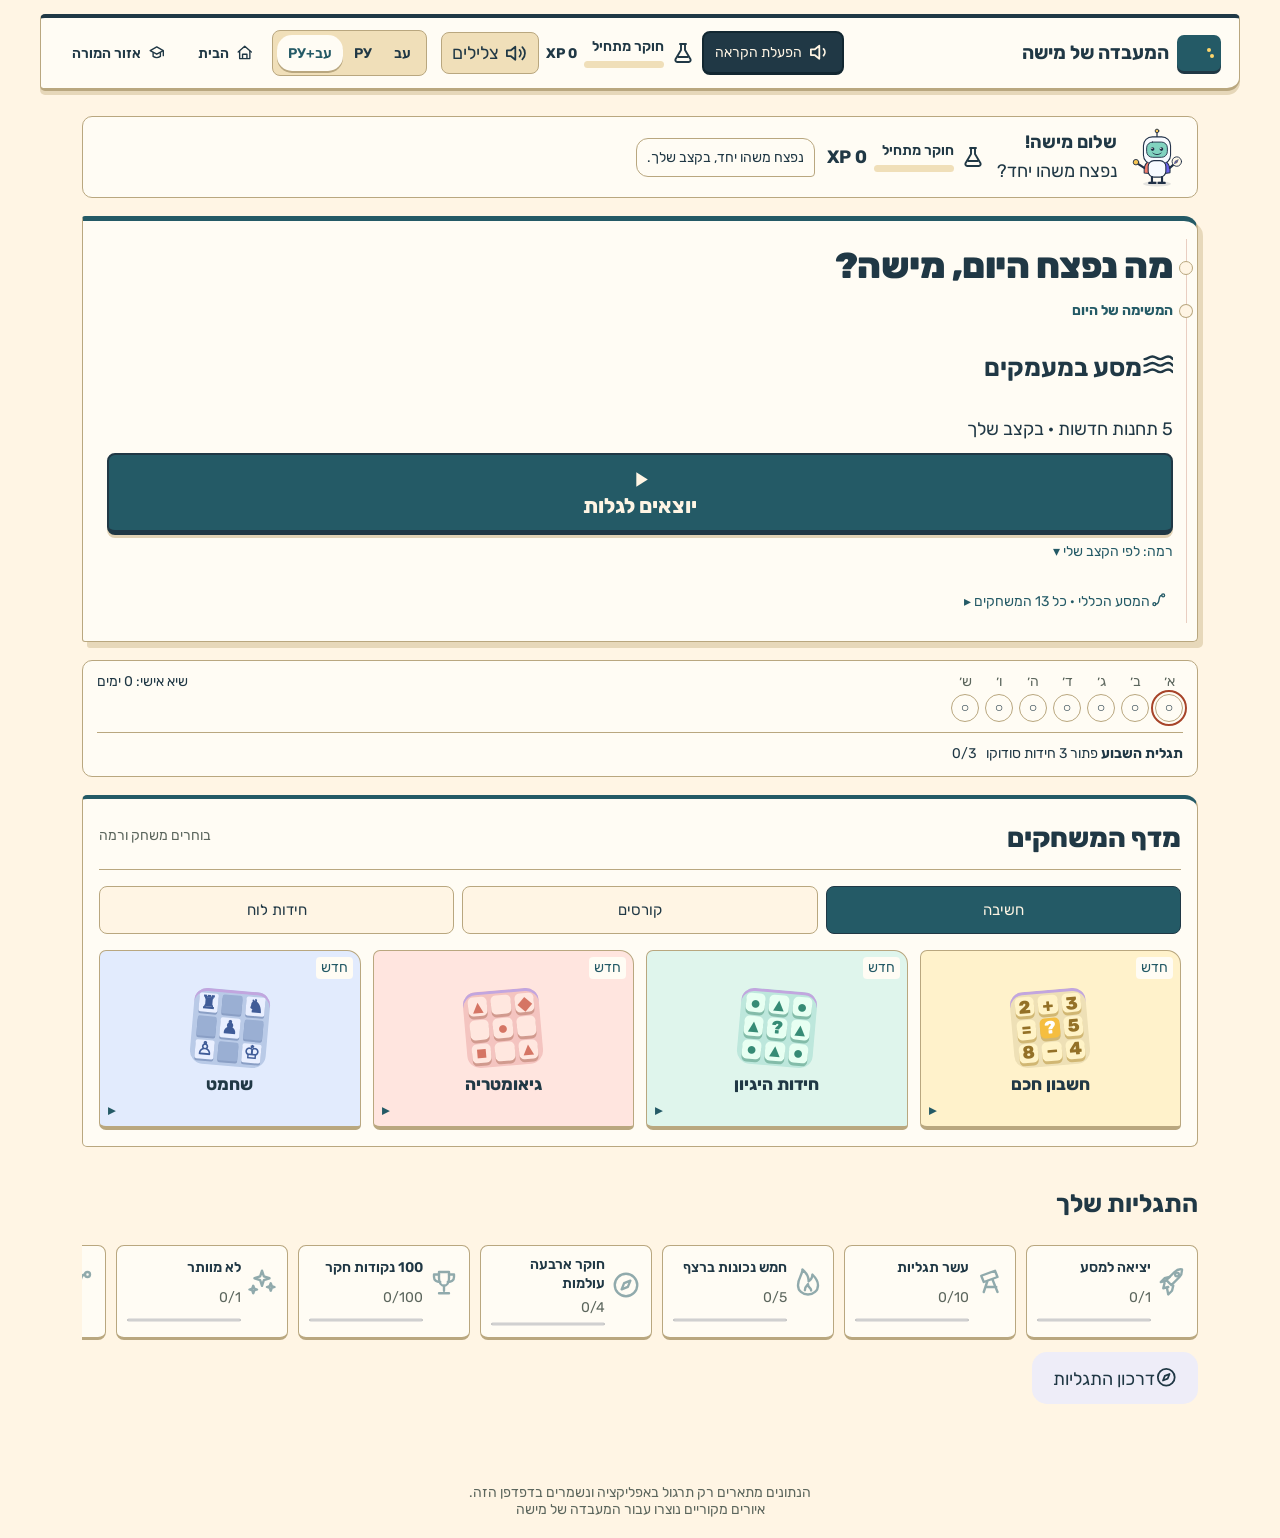
==== commit a4c18fce: "Implement bilingual reading support, daily missions and Mishi rewards from interface brief" ====
--- a/index.html
+++ b/index.html
@@ -1,39 +1,14 @@
 <!doctype html>
-<html lang="he" dir="rtl"><head><meta charset="utf-8"><meta http-equiv="Cache-Control" content="no-cache, no-store, must-revalidate"><meta name="viewport" content="width=device-width,initial-scale=1"><title>המעבדה של מישה | Лаборатория Миши</title><style>
-:root{--ink:#25354c;--muted:#63738a;--purple:#6557c8;--paper:#fffdf8;--line:#e4e7eb}*{box-sizing:border-box}body{margin:0;background:#f3f5f6;color:var(--ink);font-family:Arial,sans-serif;font-size:18px}button,input,textarea,select{font:inherit}button{cursor:pointer;border:0;border-radius:15px;padding:14px 21px;background:#eeedf8;color:var(--ink);min-height:48px}button:hover{filter:brightness(.96);transform:translateY(-1px)}button:focus-visible,input:focus-visible,textarea:focus-visible{outline:3px solid #faac52;outline-offset:3px}button:disabled{opacity:.5;cursor:default;transform:none}.primary{background:var(--purple);color:white}.sub{font-size:.83em;font-weight:400;opacity:.8;margin-top:7px;line-height:1.5}.he{direction:rtl}.ru{direction:ltr}header{max-width:1100px;margin:auto;padding:24px;display:flex;align-items:center;justify-content:space-between;gap:15px;flex-wrap:wrap}.brand{font-weight:bold;font-size:21px}.brand span{color:var(--purple)}nav{display:flex;gap:6px;flex-wrap:wrap}nav button{font-size:14px;padding:10px 14px;background:white}nav button.active{background:var(--ink);color:white}main{max-width:1000px;margin:15px auto 70px;padding:0 24px}.hero{background:var(--paper);border:1px solid var(--line);border-radius:30px;padding:38px;position:relative;overflow:hidden}.eyebrow{font-size:14px;color:var(--purple);font-weight:bold;letter-spacing:1px}h1{font-size:clamp(30px,5vw,46px);margin:15px 0 20px;line-height:1.2}h2{font-size:25px;line-height:1.4}p{line-height:1.6}.robot{float:inline-end;font-size:85px;margin:10px 15px;filter:drop-shadow(0 10px 0 #eeedf8)}.cards{display:grid;grid-template-columns:repeat(2,1fr);gap:18px;margin-top:24px}.card{text-align:start;background:white;border:1px solid var(--line);padding:26px;border-radius:24px}.card .icon{font-size:31px;display:inline-block;margin-bottom:16px}.card b{display:block;font-size:22px}.card small{display:block;color:var(--muted);margin-top:18px}.card:nth-child(2){background:#eef5f0}.card:nth-child(3){background:#fff2e3}.card:nth-child(4){background:#edf1fc}.daily{margin-top:24px;width:100%;text-align:start;display:flex;justify-content:space-between;align-items:center;padding:24px 30px}.panel{background:white;border:1px solid var(--line);border-radius:26px;padding:30px;margin-top:22px}.row{display:flex;align-items:center;gap:12px;flex-wrap:wrap;justify-content:space-between}.actions{display:flex;gap:12px;flex-wrap:wrap;margin-top:25px}.meta{font-size:14px;color:var(--muted)}.progress{display:flex;gap:8px;margin:22px 0}.progress i{height:7px;flex:1;background:#e3e5ec;border-radius:10px}.progress i.done{background:#8db8a0}.progress i.current{background:var(--purple)}.math{direction:ltr;text-align:center;font-size:clamp(26px,6vw,42px);padding:25px 0;font-variant-numeric:tabular-nums}.answer{width:100%;max-width:400px;display:block;margin:20px auto;padding:16px;border:2px solid #d8dce7;border-radius:15px;direction:ltr;text-align:center}textarea.answer{font-size:18px;min-height:100px;direction:inherit}.feedback{border-radius:15px;padding:18px;margin-top:20px;background:#fef1de;line-height:1.6}.feedback.success{background:#e8f4ec}.hint{background:#f1effa;border-radius:15px;padding:18px;margin-top:14px}.visual{max-width:440px;margin:15px auto;direction:ltr}.visual svg{display:block;width:100%;height:auto}.board{display:grid;grid-template-columns:repeat(8,1fr);border:5px solid #70665b;border-radius:8px;overflow:hidden}.square{border-radius:0;aspect-ratio:1;padding:0;min-height:0;font-size:clamp(22px,5vw,38px);background:#f2ead9;position:relative}.square.dark{background:#9cafa4}.square.selected{box-shadow:inset 0 0 0 4px #6557c8}.square .coord{position:absolute;bottom:1px;left:2px;font-size:9px;color:#26394a}.options{display:flex;justify-content:center;flex-wrap:wrap;gap:12px;margin-top:18px}.options button.selected{background:var(--purple);color:white}.gridbox{display:grid;grid-template-columns:repeat(5,1fr);gap:5px}.cell{aspect-ratio:1;border-radius:6px;background:#e8eef2;padding:0}.cell.on{background:#83b4a7}.match-slot{cursor:pointer;stroke:#dae0e7;stroke-width:8;stroke-linecap:round}.match-slot.on{stroke:#b77a46}.match-slot.chosen{stroke:#6557c8}.stats{display:grid;grid-template-columns:repeat(3,1fr);gap:10px}.stat{background:#f3f5f6;padding:18px;border-radius:15px}.stat strong{display:block;font-size:27px;margin-bottom:10px}table{border-collapse:collapse;width:100%;font-size:15px}td,th{padding:12px 6px;border-bottom:1px solid var(--line);text-align:start}select{padding:8px;border:1px solid #ccd0da;border-radius:10px}details{margin-top:22px}summary{cursor:pointer;padding:10px}.empty{color:var(--muted)}footer{text-align:center;color:var(--muted);font-size:14px;padding:20px}.badge{display:inline-block;background:#edeaf9;padding:7px 12px;border-radius:30px;font-size:14px}.tiny{font-size:13px}@media(max-width:600px){header{padding:16px}main{padding:0 14px}.hero,.panel{padding:22px}.cards{gap:12px}.card{padding:18px}.card b{font-size:18px}.robot{font-size:50px}.stats{grid-template-columns:1fr}h1{font-size:32px}.daily{padding:22px}.tablewrap{overflow-x:auto}}@media(prefers-reduced-motion:reduce){*{animation:none!important;transition:none!important}}
-</style><style>
-body{min-height:100vh;background:radial-gradient(circle at 12% 8%,#dff8ee 0,transparent 26%),radial-gradient(circle at 88% 18%,#ebe5ff 0,transparent 30%),linear-gradient(145deg,#f8fbff,#f6f1ff 55%,#fff8ec);background-attachment:fixed}body:before,body:after{content:"";position:fixed;border-radius:50%;filter:blur(2px);z-index:-1;opacity:.45}body:before{width:180px;height:180px;background:#bde9dc;left:-65px;top:45%}body:after{width:240px;height:240px;background:#e4d8ff;right:-95px;bottom:-65px}header{background:rgba(255,255,255,.72);backdrop-filter:blur(14px);border:1px solid rgba(255,255,255,.8);border-radius:0 0 26px 26px;box-shadow:0 12px 40px rgba(61,56,118,.08);position:sticky;top:0;z-index:10}.brand{display:flex;align-items:center;gap:8px}.brand>span:first-child{display:grid;place-items:center;width:35px;height:35px;background:#dff5ea;border-radius:12px;animation:floaty 3s ease-in-out infinite}.hud{display:flex;gap:8px;flex-wrap:wrap;align-items:center}.hud-pill{display:flex;align-items:center;gap:7px;background:#fff;border:1px solid #e5e2f3;border-radius:999px;padding:8px 12px;font-size:14px;box-shadow:0 4px 14px rgba(60,53,113,.07)}.hud-pill strong{color:#5648bd}.clock-toggle,.speech-toggle{min-height:0;padding:8px 12px;background:#252f47;color:#fff}.speech-toggle{display:flex;align-items:center;gap:7px;border:2px solid transparent;transition:background .2s ease,box-shadow .2s ease}.speech-toggle.active{background:#6557c8;border-color:#d9d2ff;box-shadow:0 0 0 5px rgba(101,87,200,.12)}.speech-toggle.active .speaker-icon{animation:pulse 1.8s ease-in-out infinite}.speech-toggle:disabled{background:#9198a7}.hero{background:linear-gradient(145deg,rgba(255,255,255,.96),rgba(255,253,246,.93));box-shadow:0 22px 60px rgba(55,50,112,.12)}.hero:after{content:"✦  ·  ✧  ·  ✦";position:absolute;inset-inline-end:28px;bottom:20px;color:#b8afe8;letter-spacing:12px}.robot{animation:floaty 3.2s ease-in-out infinite}.robot-bubble{display:inline-block;background:#fff;border:2px solid #e7e2fb;border-radius:18px 18px 5px 18px;padding:11px 15px;margin:4px 0;color:#4c4676;box-shadow:0 8px 20px rgba(67,58,135,.08)}.game-stats{display:grid;grid-template-columns:repeat(3,1fr);gap:12px;margin:24px 0}.game-stat{padding:17px;border-radius:20px;background:rgba(255,255,255,.78);border:1px solid #e7e3f2;text-align:center}.game-stat strong{display:block;font-size:27px;color:#584bc2}.card{transition:transform .2s ease,box-shadow .2s ease,border-color .2s ease;overflow:hidden;position:relative}.card:after{content:"";position:absolute;width:70px;height:70px;border-radius:50%;background:rgba(255,255,255,.55);inset-inline-end:-22px;top:-22px}.card:hover{transform:translateY(-6px) rotate(-.3deg);box-shadow:0 18px 35px rgba(54,49,106,.13);border-color:#c9c0f5}.daily{background:linear-gradient(120deg,#6557c8,#8976e2);box-shadow:0 15px 30px rgba(90,74,198,.26);transition:transform .2s ease,box-shadow .2s ease}.daily:hover{transform:translateY(-4px) scale(1.01);box-shadow:0 19px 35px rgba(90,74,198,.32)}.mission-rail{display:grid;grid-template-columns:repeat(5,1fr);gap:10px;margin:18px 0 26px}.mission-node{position:relative;text-align:center;color:#8992a2;font-size:12px}.mission-node:before{content:"";display:grid;place-items:center;width:34px;height:34px;margin:0 auto 7px;border-radius:50%;background:#e5e8ed;border:4px solid #f7f8fa}.mission-node.done:before{content:"✓";background:#8dc4ad;color:#fff}.mission-node.current:before{content:"✦";background:#6557c8;color:#fff;box-shadow:0 0 0 7px rgba(101,87,200,.12);animation:pulse 1.8s ease-in-out infinite}.task-shell{position:relative;border-top:6px solid #6557c8;box-shadow:0 25px 55px rgba(47,43,93,.12)}.quest-head{display:flex;justify-content:space-between;align-items:center;gap:12px;flex-wrap:wrap}.combo{background:#fff4d6;color:#7c5611;border-radius:999px;padding:8px 13px;font-weight:bold}.xp-pop{color:#317b5d;font-weight:bold}.badges{display:flex;gap:10px;flex-wrap:wrap;margin:18px 0}.achievement{display:flex;gap:8px;align-items:center;background:#fff;border:1px solid #e6e2f4;border-radius:16px;padding:11px 14px;box-shadow:0 5px 16px rgba(61,52,120,.07)}.achievement.locked{filter:grayscale(1);opacity:.45}.achievement .medal{font-size:25px}.answer{background:#fff;box-shadow:inset 0 2px 8px rgba(39,47,68,.05);transition:border-color .2s ease,box-shadow .2s ease}.answer:focus{border-color:#6557c8;box-shadow:0 0 0 5px rgba(101,87,200,.1)}.feedback.success{border:1px solid #bfe3cc;animation:popIn .35s ease}.feedback.success:before{content:"✦ ";color:#3e9a70}.options button{transition:transform .15s ease,background .15s ease}.options button:hover{transform:translateY(-3px)}.level-up{background:linear-gradient(120deg,#fff3cf,#ffe3a3);border:1px solid #f2ca68;border-radius:20px;padding:18px;margin-top:18px}.journey-count{font-variant-numeric:tabular-nums}.break-note{font-size:14px;color:#728096;margin-top:14px}@keyframes floaty{0%,100%{transform:translateY(0) rotate(-2deg)}50%{transform:translateY(-8px) rotate(2deg)}}@keyframes pulse{0%,100%{box-shadow:0 0 0 5px rgba(101,87,200,.1)}50%{box-shadow:0 0 0 11px rgba(101,87,200,.03)}}@keyframes popIn{from{transform:scale(.96);opacity:.4}to{transform:scale(1);opacity:1}}@media(max-width:760px){header{position:relative}.hud{order:3;width:100%}.hud-pill{flex:1;justify-content:center}.game-stats{grid-template-columns:1fr 1fr}.mission-node span{display:none}}@media(max-width:460px){.game-stats{grid-template-columns:1fr}.hud-pill{font-size:12px;padding:7px 9px}.speech-toggle .speech-label{display:none}.task-shell{padding:19px}.mission-rail{gap:4px}}
-.daily-theme{background:#fff3cf;color:#6e4d09;margin-inline-start:8px}.challenge-band{display:inline-flex;align-items:center;padding:7px 12px;border-radius:999px;font-size:14px;font-weight:bold;margin-top:10px}.challenge-band.steady{background:#e9f4ee;color:#24634d}.challenge-band.stretch{background:#eeeafd;color:#5143af}.challenge-band.review{background:#fff0dc;color:#8a5719}.daily-date{display:inline-block;margin-top:8px;font-size:13px;opacity:.78}
-</style><style id="journey-map-theme">
-@font-face{font-family:"Rubik Variable";font-style:normal;font-display:swap;font-weight:300 900;src:url("assets/fonts/rubik-hebrew-wght-normal.woff2") format("woff2-variations");unicode-range:U+0307-0308,U+0590-05FF,U+200C-2010,U+20AA,U+25CC,U+FB1D-FB4F}
-@font-face{font-family:"Rubik Variable";font-style:normal;font-display:swap;font-weight:300 900;src:url("assets/fonts/rubik-cyrillic-wght-normal.woff2") format("woff2-variations");unicode-range:U+0301,U+0400-045F,U+0490-0491,U+04B0-04B1,U+2116}
-@font-face{font-family:"Rubik Variable";font-style:normal;font-display:swap;font-weight:300 900;src:url("assets/fonts/rubik-latin-wght-normal.woff2") format("woff2-variations");unicode-range:U+0000-00FF,U+0131,U+0152-0153,U+02BB-02BC,U+02C6,U+02DA,U+02DC,U+0304,U+0308,U+0329,U+2000-206F,U+20AC,U+2122,U+2191,U+2193,U+2212,U+2215,U+FEFF,U+FFFD}
-:root{--ink:#203047;--muted:#5f7088;--purple:#6a61e8;--paper:#fffdf7;--line:#dce5f0;--ocean:#2b77b8;--jungle:#3d9c73;--sand:#f1d18a;--coral:#e9775b;--success:#218469;--hint:#b66f19;--surface-blue:#eff7ff;--surface-green:#eaf7f0;--surface-orange:#fff1de;--surface-violet:#f0eeff;--shadow:0 18px 48px rgba(32,48,71,.12)}
-*{scrollbar-color:#a9b8c9 transparent}.icon-sprite{position:absolute;overflow:hidden}.ui-icon{width:1.25em;height:1.25em;display:inline-block;vertical-align:-.2em;fill:none;stroke:currentColor;stroke-width:1.9;stroke-linecap:round;stroke-linejoin:round;flex:0 0 auto}.ui-icon.solid{fill:currentColor;stroke:none}.brand img{display:block}.brand>span:first-child{display:initial;width:auto;height:auto;background:none;border-radius:0;animation:none}.brand{font-size:20px;line-height:1.25;min-width:max-content}.brand .he,.brand .ru{white-space:nowrap}.brand .ru{font-size:12px;margin-top:2px;color:#6d7d91}
-body{background:radial-gradient(circle at 8% 4%,rgba(188,229,255,.45),transparent 25%),radial-gradient(circle at 92% 12%,rgba(241,209,138,.35),transparent 27%),linear-gradient(145deg,#f8fcff,#fffaf0 68%,#f3f8ff);font-family:"Rubik Variable","Arial Hebrew",Arial,sans-serif;color:var(--ink)}body:before,body:after{display:none}
-header{max-width:1280px;padding:14px 24px;display:grid;grid-template-columns:auto minmax(0,1fr) auto;align-items:center;gap:18px;background:rgba(255,253,247,.93);border:1px solid rgba(220,229,240,.9);border-radius:0 0 26px 26px;box-shadow:0 8px 28px rgba(32,48,71,.07)}nav{justify-content:center;align-items:center}nav button{border:1px solid transparent;background:transparent;color:var(--ink);font-weight:600;padding:9px 12px;min-height:42px}nav button:hover{background:#edf4fb;border-color:#d8e4ef}nav button.active{background:var(--ink);color:white}.nav-action{display:inline-flex;gap:7px;align-items:center}.language-switch{display:flex;padding:4px;background:#edf4fb;border-radius:15px;border:1px solid #d8e4ef}.language-switch button{font-size:13px;min-height:36px;padding:6px 10px}.language-switch button.active{background:white;color:var(--ink);box-shadow:0 2px 8px rgba(32,48,71,.1)}
-.hud{gap:7px;justify-content:flex-end}.hud-pill{background:white;border-color:#dce5f0;padding:8px 11px;box-shadow:none}.hud-pill .sub{display:none}.speech-toggle,.clock-toggle{min-height:42px;border-radius:14px;background:var(--ink);padding:8px 11px}.speech-toggle.active{background:var(--ocean);border-color:#bfe1f5;box-shadow:0 0 0 4px rgba(43,119,184,.12)}.speech-toggle.active .speaker-icon{animation:none}.speaker-icon{display:grid;place-items:center}.speech-toggle .speech-label{font-size:13px}
-main{max-width:1240px;margin:28px auto 72px;padding:0 24px}.journey-home{display:grid;gap:24px}.home-map-layout{display:grid;grid-template-columns:minmax(320px,.82fr) minmax(500px,1.25fr);gap:24px;align-items:stretch;direction:rtl}.mission-card,.map-card,.worlds-panel,.badge-panel{background:rgba(255,253,247,.96);border:1px solid var(--line);box-shadow:var(--shadow)}.mission-card{border-radius:36px;padding:36px;display:flex;flex-direction:column;justify-content:center;position:relative;overflow:hidden}.mission-card:before{content:"";position:absolute;width:180px;height:180px;border-radius:50%;background:#fff2ce;inset-inline-end:-90px;top:-80px;opacity:.7}.mission-card>*{position:relative}.mission-kicker{display:flex;align-items:center;gap:9px;color:var(--ocean);font-weight:700;font-size:14px}.mission-card h1{font-size:clamp(34px,4vw,52px);margin:14px 0 10px;letter-spacing:-.035em}.mission-card .intro{margin:0 0 20px;color:var(--muted);font-size:17px}.theme-chip{display:inline-flex;align-items:center;gap:9px;width:max-content;max-width:100%;padding:9px 13px;border-radius:999px;background:#fff3cf;color:#684d12;font-weight:700;font-size:14px}.mission-actions{display:grid;gap:10px;margin-top:18px}.mission-primary{display:flex;align-items:center;justify-content:space-between;gap:18px;width:100%;min-height:66px;text-align:start;padding:14px 18px;border-radius:20px;background:linear-gradient(125deg,#665ce2,#7d72ef);color:white;box-shadow:0 12px 25px rgba(106,97,232,.24)}.mission-primary:hover{box-shadow:0 15px 28px rgba(106,97,232,.3)}.mission-primary .sub{margin:3px 0 0;color:white;opacity:.78}.mission-secondary{width:100%;background:white;border:1px solid var(--line);text-align:start;display:flex;align-items:center;gap:10px}.mission-stats{display:grid;grid-template-columns:repeat(3,1fr);gap:8px;margin-top:22px}.mission-stat{background:#f5f8fb;border:1px solid #e3eaf1;border-radius:16px;padding:11px 9px;text-align:center;font-size:12px;color:var(--muted)}.mission-stat strong{display:block;color:var(--ink);font-size:21px;margin-bottom:2px}
-.map-card{min-height:500px;border-radius:36px;padding:12px;margin:0;position:relative;overflow:hidden;background:linear-gradient(145deg,#edf8ff,#f7f3ff 55%,#fff6e3)}.map-card>img.map-art{width:100%;height:100%;min-height:475px;object-fit:cover;border-radius:27px;display:block}.mishi-map{position:absolute;width:clamp(125px,18vw,205px);inset-inline-start:4%;bottom:2%;filter:drop-shadow(0 14px 10px rgba(32,48,71,.18));animation:mishi-arrive .55s cubic-bezier(.2,.85,.35,1) both}.map-caption{position:absolute;inset-inline-end:26px;top:25px;background:rgba(255,253,247,.9);border:1px solid rgba(220,229,240,.95);backdrop-filter:blur(8px);border-radius:18px;padding:10px 14px;max-width:240px;font-weight:700}.map-caption .sub{font-size:12px;margin-top:3px;color:var(--muted)}
-.worlds-panel{border-radius:34px;padding:28px}.section-head{display:flex;justify-content:space-between;align-items:end;gap:20px;margin-bottom:18px}.section-head h2{margin:0;font-size:28px}.section-head p{margin:0;color:var(--muted)}.world-grid{display:grid;grid-template-columns:repeat(4,1fr);gap:14px}.world-card{min-width:0;min-height:245px;padding:0;border-radius:24px;overflow:hidden;background:white;border:1px solid var(--line);text-align:start;display:flex;flex-direction:column;transition:transform .18s ease,box-shadow .18s ease,border-color .18s ease}.world-card:hover{transform:translateY(-4px);box-shadow:0 15px 28px rgba(32,48,71,.12);border-color:#aabbd0}.world-card .world-art{width:100%;height:120px;object-fit:cover;background:#f5f8fb}.world-copy{padding:16px 18px 18px;display:flex;flex-direction:column;flex:1}.world-copy b{font-size:20px}.world-copy p{font-size:15px;color:var(--muted);margin:7px 0 12px}.world-copy small{display:flex;align-items:center;gap:7px;margin-top:auto;color:var(--ocean);font-weight:700}.world-card[data-track="math"]{background:linear-gradient(#fff,var(--surface-violet))}.world-card[data-track="logic"]{background:linear-gradient(#fff,var(--surface-green))}.world-card[data-track="geometry"]{background:linear-gradient(#fff,var(--surface-orange))}.world-card[data-track="chess"]{background:linear-gradient(#fff,#edf3fd)}
-.badge-panel{border-radius:28px;padding:20px 24px}.badge-panel .badges{margin:0}.achievement{box-shadow:none;border-color:#dce5f0;background:white}.achievement.locked{opacity:.45}.achievement .medal{display:grid;place-items:center;width:32px;height:32px;border-radius:10px;background:#eef4fb;color:var(--ocean)}.achievement .medal .ui-icon{width:21px;height:21px}
-.hero,.panel{background:rgba(255,253,247,.97);border-color:var(--line);box-shadow:0 14px 38px rgba(32,48,71,.09)}.hero{border-radius:32px}.hero:after{display:none}.robot{animation:none}.card{box-shadow:none}.task-shell{border-top-color:var(--ocean);box-shadow:var(--shadow)}.mission-node.current:before{background:var(--ocean);box-shadow:0 0 0 7px rgba(43,119,184,.12);animation:none}.mission-node.done:before{background:var(--success)}.combo{background:#fff0db;color:#7b4c13}.feedback{background:#fff2df;border:1px solid #f1d3a8}.feedback.success{background:#e7f6ef;border-color:#a9d8c6}.feedback.success:before{content:""}.hint{background:#f0eeff;border:1px solid #d8d2fb}.primary{background:var(--purple)}.level-up{background:#fff3cf;border-color:#e5c46f}.daily-theme{background:#fff3cf;color:#684d12}.challenge-band.steady{background:#e7f6ef;color:#24634d}.challenge-band.stretch{background:#eeeafd;color:#5143af}.challenge-band.review{background:#fff0dc;color:#865318}
-footer{color:var(--muted);max-width:1000px;margin:auto}.art-credit{font-size:12px;color:#7d8b9e}
-@keyframes mishi-arrive{from{opacity:0;transform:translate(-18px,18px) rotate(-3deg)}to{opacity:1;transform:none}}
-@media(max-width:1050px){header{grid-template-columns:auto 1fr}.hud{grid-column:1/-1;justify-content:center;order:3}.home-map-layout{grid-template-columns:minmax(280px,.85fr) minmax(420px,1.15fr)}.world-grid{grid-template-columns:repeat(2,1fr)}.world-card{min-height:220px}}
-@media(max-width:820px){header{position:relative;display:flex;align-items:center;padding:12px 14px;gap:10px}.brand{flex:1;min-width:0}.brand img{width:38px;height:38px}nav{order:3;width:100%;justify-content:space-between}.language-switch{flex:1;min-width:0}.language-switch button{flex:1;min-width:0}.nav-action span{display:none}.hud{order:2;width:auto}.hud-pill{display:none}.speech-toggle .speech-label{display:none}main{margin-top:18px;padding:0 14px;min-width:0}.journey-home,.home-map-layout,.home-map-layout>*{min-width:0}.home-map-layout{grid-template-columns:minmax(0,1fr);width:100%;gap:14px}.mission-card{padding:26px 22px;border-radius:28px;min-height:auto;max-width:100%}.mission-card h1{font-size:36px}.mission-kicker,.theme-chip,.mission-primary,.mission-secondary{max-width:100%;white-space:normal}.map-card{min-height:330px;border-radius:28px;padding:8px;order:-1;max-width:100%}.map-card>img.map-art{min-height:315px}.mishi-map{width:125px}.map-caption{top:16px;inset-inline-end:16px;font-size:14px}.mission-stats{margin-top:16px}.worlds-panel{padding:22px 16px;border-radius:28px;min-width:0}.section-head{display:block}.section-head p{margin-top:5px}.world-grid{display:flex;overflow-x:auto;scroll-snap-type:x mandatory;padding-bottom:8px;gap:12px;max-width:100%}.world-card{flex:0 0 min(78vw,290px);scroll-snap-align:start;min-height:220px}.badge-panel{padding:17px;min-width:0}.badge-panel .badges{display:flex;overflow-x:auto;flex-wrap:nowrap;max-width:100%}.achievement{min-width:max-content}.quest-head{align-items:flex-start}.panel,.hero{border-radius:26px}}
-@media(max-width:430px){.map-card{min-height:275px}.map-card>img.map-art{min-height:260px}.mishi-map{width:100px}.map-caption{max-width:180px}.map-caption .sub{display:none}.mission-card h1{font-size:32px}.mission-stats{grid-template-columns:repeat(3,1fr)}.mission-stat{padding:9px 5px}.mission-stat strong{font-size:18px}.world-card{flex-basis:82vw}.speech-toggle,.clock-toggle{padding:8px 10px}}
-@media(prefers-reduced-motion:reduce){.mishi-map{animation:none}.world-card,.mission-primary{transition:none}}
-</style><style id="interactive-islands">
-.map-hotspots{position:absolute;inset:12px;z-index:3;pointer-events:none;direction:ltr}.island-hotspot{position:absolute;transform:translate(-50%,-50%);display:flex;align-items:center;gap:7px;min-height:50px;max-width:155px;padding:6px 10px 6px 7px;border:2px solid rgba(32,48,71,.78);border-radius:17px;background:rgba(255,253,247,.94);color:var(--ink);box-shadow:0 7px 16px rgba(32,48,71,.18);text-align:start;pointer-events:auto;transition:transform .16s ease,box-shadow .16s ease,background .16s ease;backdrop-filter:blur(7px)}.island-hotspot:hover{filter:none;transform:translate(-50%,-54%) scale(1.04);background:#fff;box-shadow:0 10px 22px rgba(32,48,71,.24)}.island-hotspot:active{transform:translate(-50%,-50%) scale(.98)}.island-hotspot:focus-visible{outline:4px solid #f5c451;outline-offset:3px}.island-hotspot[data-island="math"]{left:21%;top:31%}.island-hotspot[data-island="logic"]{left:80%;top:43%}.island-hotspot[data-island="geometry"]{left:56%;top:68%}.island-hotspot[data-island="chess"]{left:22%;top:77%}.hotspot-icon{display:grid;place-items:center;width:34px;height:34px;border-radius:11px;flex:0 0 auto;background:#eeecff;color:#554ac4}.island-hotspot[data-island="logic"] .hotspot-icon{background:#e2f5ec;color:#248166}.island-hotspot[data-island="geometry"] .hotspot-icon{background:#fff0d9;color:#a86113}.island-hotspot[data-island="chess"] .hotspot-icon{background:#e7eefb;color:#365c96}.hotspot-copy{display:block;min-width:0;font-weight:750;font-size:13px;line-height:1.15;direction:rtl}.hotspot-copy>.he,.hotspot-copy>.ru{white-space:nowrap}.hotspot-copy>.ru{font-size:10px;color:var(--muted);margin-top:2px}.hotspot-copy small{display:block;margin-top:3px;color:var(--ocean);font-size:10px;font-weight:600}.map-caption{z-index:4}.mishi-map{z-index:2}
-@media(max-width:430px){.map-hotspots{inset:8px}.island-hotspot{min-height:46px;max-width:112px;padding:5px 7px 5px 5px;border-radius:15px;gap:5px}.hotspot-icon{width:30px;height:30px}.hotspot-copy{font-size:11px}.hotspot-copy>.ru,.hotspot-copy small .ru{display:none}.hotspot-copy small{font-size:9px}.island-hotspot[data-island="math"]{left:20%;top:32%}.island-hotspot[data-island="logic"]{left:79%;top:44%}.island-hotspot[data-island="geometry"]{left:55%;top:69%}.island-hotspot[data-island="chess"]{left:21%;top:78%}}
-@media(prefers-reduced-motion:reduce){.island-hotspot{transition:none}}
-</style><style id="task-viewport-fit">
-body.task-screen{height:100dvh;overflow:hidden}body.task-screen header{position:relative;display:flex;flex-wrap:nowrap;gap:7px;padding:7px 12px;min-height:56px}body.task-screen header .brand{display:none}body.task-screen header nav{order:1;flex:1;width:auto;min-width:0;justify-content:flex-start;flex-wrap:nowrap}body.task-screen header .language-switch{flex:1;min-width:0}body.task-screen header .language-switch button{min-width:0;min-height:38px;padding:5px 8px;font-size:12px}body.task-screen header [data-action="teacher"]{display:none}body.task-screen header .nav-action{min-width:42px;min-height:42px;padding:8px}body.task-screen header .nav-action span{display:none}body.task-screen header .hud{order:2;width:auto;flex-wrap:nowrap;justify-content:flex-end}body.task-screen header .hud-pill{display:none}body.task-screen header .speech-toggle,body.task-screen header .clock-toggle{min-width:42px;min-height:42px;padding:7px 9px}body.task-screen footer{display:none}body.task-screen main{margin:6px auto 0;overflow:hidden;padding-block:0 6px}body.task-screen #app{height:100%;min-height:0;display:flex;flex-direction:column;overflow:hidden}body.task-screen .quest-head{flex:0 0 auto;gap:6px;font-size:13px}body.task-screen .quest-head .badge,body.task-screen .quest-head .combo{padding:5px 9px}body.task-screen .mission-rail{flex:0 0 auto;margin:7px 0 9px}body.task-screen .mission-node:before{width:28px;height:28px;border-width:3px;margin-bottom:3px}body.task-screen .task-shell{flex:1 1 auto;min-height:0;overflow:hidden;margin-top:0;padding:16px 20px;display:flex;flex-direction:column}body.task-screen .task-shell .eyebrow{font-size:12px}body.task-screen .task-shell .challenge-band{padding:4px 9px;margin-top:4px;font-size:12px}body.task-screen .task-shell h2{font-size:clamp(18px,2.7vh,25px);line-height:1.25;margin:6px 0}body.task-screen .task-shell h2 .ru{font-size:.82em;margin-top:3px}body.task-screen .task-shell p{margin-block:5px;line-height:1.35}body.task-screen .task-shell .math{font-size:clamp(24px,4vh,38px);padding:7px 0}body.task-screen .task-shell .visual{width:min(100%,38dvh);max-width:360px;margin:5px auto;min-height:0;flex:0 0 auto}body.task-screen .task-shell .board{width:min(100%,38dvh);margin:auto}body.task-screen .task-shell .answer{min-height:44px;margin:6px auto;padding:9px 12px}body.task-screen .task-shell textarea.answer{min-height:62px}body.task-screen .task-shell .options{gap:7px;margin-top:7px}body.task-screen .task-shell .options button{min-height:44px;padding:8px 12px}body.task-screen .task-shell .feedback,body.task-screen .task-shell .hint{padding:9px 12px;margin-top:6px;font-size:15px}body.task-screen .task-shell>.actions{flex:0 0 auto;gap:7px;margin-top:auto;padding-top:7px}body.task-screen .task-shell>.actions button{min-height:44px;padding:8px 14px}body.task-screen .task-shell>.panel{padding:8px 10px;margin-top:6px}body.task-screen .task-shell>.panel .options{margin-top:5px}
-body.task-screen.task-compact .quest-head{font-size:12px}body.task-screen.task-compact .mission-rail{margin:4px 0 6px}body.task-screen.task-compact .task-shell{padding:10px 14px}body.task-screen.task-compact .task-shell h2{font-size:18px;margin:3px 0}body.task-screen.task-compact .task-shell .visual{width:min(100%,31dvh);max-width:290px;margin:3px auto}body.task-screen.task-compact .task-shell .board{width:min(100%,31dvh)}body.task-screen.task-compact .task-shell .math{font-size:24px;padding:3px 0}body.task-screen.task-compact .task-shell .feedback,body.task-screen.task-compact .task-shell .hint{font-size:13px;padding:6px 9px;margin-top:4px}body.task-screen.task-compact .task-shell textarea.answer{min-height:50px}
-body.task-screen.task-tight .quest-head .meta{display:none}body.task-screen.task-tight .mission-rail{height:7px;gap:4px;margin:3px 0 5px}body.task-screen.task-tight .mission-node{font-size:0}body.task-screen.task-tight .mission-node:before{content:""!important;width:100%;height:7px;border:0;margin:0;box-shadow:none!important;border-radius:8px}body.task-screen.task-tight .task-shell{padding:7px 10px}body.task-screen.task-tight .task-shell .eyebrow{font-size:10px}body.task-screen.task-tight .task-shell .challenge-band{font-size:10px;padding:2px 7px;margin-top:2px}body.task-screen.task-tight .task-shell h2{font-size:16px;line-height:1.18;margin:2px 0}body.task-screen.task-tight .task-shell h2 .ru{font-size:.76em}body.task-screen.task-tight .task-shell .visual{width:min(100%,27dvh);max-width:240px;margin:2px auto}body.task-screen.task-tight .task-shell .board{width:min(100%,27dvh)}body.task-screen.task-tight .task-shell .answer{margin:3px auto;padding:6px 9px}body.task-screen.task-tight .task-shell .options{margin-top:3px;gap:4px}body.task-screen.task-tight .task-shell .options button{padding:6px 9px}body.task-screen.task-tight .task-shell>.actions{padding-top:3px;gap:4px}body.task-screen.task-tight .task-shell .feedback,body.task-screen.task-tight .task-shell .hint{font-size:12px;padding:4px 7px;margin-top:3px}body.task-screen.task-tight .task-shell .level-up{font-size:12px;padding:4px 7px;margin-top:3px}body.task-screen.task-tight .task-shell p{margin-block:2px;line-height:1.2}
-@media(max-width:430px){body.task-screen header{padding-inline:7px}body.task-screen header .language-switch button{font-size:11px;padding-inline:5px}body.task-screen header .speech-toggle,body.task-screen header .clock-toggle{padding-inline:7px}body.task-screen main{padding-inline:8px}}
-</style><link rel="stylesheet" href="puzzles.css?v=20261123-identity"><link rel="stylesheet" href="game-theme.css?v=20261123-identity"><link rel="stylesheet" href="learning-games.css?v=20261123-identity"><link rel="stylesheet" href="atlas/atlas.css?v=20261123-identity"><link rel="stylesheet" href="session-flow.css?v=20261123-identity"><link rel="stylesheet" href="journey-passport.css?v=20261123-identity"><link rel="stylesheet" href="identity-theme.css?v=20261123-identity"></head><body>
+<html lang="he" dir="rtl"><head><meta charset="utf-8"><meta http-equiv="Cache-Control" content="no-cache, no-store, must-revalidate"><meta name="viewport" content="width=device-width,initial-scale=1"><title>המעבדה של מישה | Лаборатория Миши</title><link rel="stylesheet" href="tokens.css?v=20261124-learning-lab">
+<link rel="stylesheet" href="base.css?v=20261124-learning-lab">
+<link rel="stylesheet" href="home.css?v=20261124-learning-lab">
+<link rel="stylesheet" href="task.css?v=20261124-learning-lab">
+<link rel="stylesheet" href="puzzles.css?v=20261124-learning-lab">
+<link rel="stylesheet" href="learning-games.css?v=20261124-learning-lab">
+<link rel="stylesheet" href="atlas/atlas.css?v=20261124-learning-lab">
+<link rel="stylesheet" href="session-flow.css?v=20261124-learning-lab">
+<link rel="stylesheet" href="journey-passport.css?v=20261124-learning-lab">
+</head><body>
 <svg class="icon-sprite" aria-hidden="true" width="0" height="0" focusable="false"><defs>
 <symbol id="i-play" viewBox="0 0 24 24"><path d="m8 5 11 7-11 7Z" fill="currentColor" stroke="none"/></symbol>
 <symbol id="i-star" viewBox="0 0 24 24"><path d="m12 3 2.8 5.7 6.2.9-4.5 4.4 1.1 6.2-5.6-2.9-5.6 2.9 1.1-6.2L3 9.6l6.2-.9Z" fill="currentColor"/></symbol>
@@ -61,7 +36,7 @@
 <symbol id="i-route" viewBox="0 0 24 24"><circle cx="6" cy="18" r="2"/><circle cx="18" cy="6" r="2"/><path d="M8 18c7 0 2-12 8-12"/></symbol>
 <symbol id="i-check" viewBox="0 0 24 24"><circle cx="12" cy="12" r="9"/><path d="m8 12 3 3 5-6"/></symbol>
 </defs></svg>
-<header><div class="brand"><img src="assets/brand/compass-mark.svg" alt="" width="42" height="42"> <span id="brand"></span></div><div id="hud" class="hud"></div><nav id="nav"></nav></header><main id="app"></main><footer id="footer"></footer><script src="puzzle-games.js?v=20261123-identity"></script><script src="puzzle-ui.js?v=20261123-identity"></script><script src="game-ui.js?v=20261123-identity"></script><script src="learning-art.js?v=20261123-identity"></script><script src="learning-games.js?v=20261123-identity"></script><script src="learning-ui.js?v=20261123-identity"></script><script src="atlas/questions.js?v=20261123-identity"></script><script src="atlas/media.js?v=20261123-identity"></script><script src="atlas/atlas.js?v=20261123-identity"></script><script src="session-review.js?v=20261123-identity"></script><script src="journey-passport.js?v=20261123-identity"></script><script src="play-session.js?v=20261123-identity"></script><script src="break-game.js?v=20261123-identity"></script><script>
+<header><div class="brand"><img src="assets/brand/compass-mark.svg" alt="" width="42" height="42"> <span id="brand"></span></div><div id="hud" class="hud"></div><nav id="nav"></nav></header><main id="app"></main><footer id="footer"></footer><script src="rewards.js?v=20261124-learning-lab"></script><script src="reading-support.js?v=20261124-learning-lab"></script><script src="mishi.js?v=20261124-learning-lab"></script><script src="sound.js?v=20261124-learning-lab"></script><script src="exercise-experience.js?v=20261124-learning-lab"></script><script src="reward-ui.js?v=20261124-learning-lab"></script><script src="puzzle-games.js?v=20261124-learning-lab"></script><script src="puzzle-ui.js?v=20261124-learning-lab"></script><script src="game-ui.js?v=20261124-learning-lab"></script><script src="learning-art.js?v=20261124-learning-lab"></script><script src="learning-games.js?v=20261124-learning-lab"></script><script src="learning-ui.js?v=20261124-learning-lab"></script><script src="atlas/questions.js?v=20261124-learning-lab"></script><script src="atlas/media.js?v=20261124-learning-lab"></script><script src="atlas/atlas.js?v=20261124-learning-lab"></script><script src="session-review.js?v=20261124-learning-lab"></script><script src="journey-passport.js?v=20261124-learning-lab"></script><script src="play-session.js?v=20261124-learning-lab"></script><script src="break-game.js?v=20261124-learning-lab"></script><script>
 'use strict';
 const P=(he,ru)=>({he,ru});
 const T={name:P('המעבדה של מישה','Лаборатория Миши'),home:P('הבית','Главная'),teacher:P('אזור המורה','Для учителя'),welcome:P('מה נפצח היום, מישה?','Что разгадаем сегодня, Миша?'),intro:P('משחק לבחירה, או מסע בין כל 13 התחנות.','Выбери одну игру или отправься по всем 13 станциям.'),lab:P('מרחב קטן לרעיונות גדולים','Место для больших идей'),daily:P('האתגר היומי','Задание дня'),dailyDesc:P('חמש משימות · ארבעה עולמות · בקצב שלך','Пять задач · четыре мира · в твоём темпе'),level:P('רמה','Уровень'),check:P('בדיקה','Проверить'),hint:P('רמז','Подсказка'),skip:P('דלג','Пропустить'),next:P('למשימה הבאה','Следующая задача'),retry:P('עדיין לא. אפשר לנסות שוב, או לגלות רמז.','Пока не получилось. Попробуй ещё раз или открой подсказку.'),success:P('מצאת את הפתרון! הנה הדרך:','Ты нашёл решение! Вот как можно рассуждать:'),end:P('עוד מסע של גילוי הושלם','Ещё одно путешествие завершено'),endDesc:P('כל ניסיון ורמז הם חלק מהלמידה. אפשר להמשיך בפעם אחרת.','Каждая попытка и подсказка помогают учиться. Можно продолжить в другой раз.'),feel:P('איך הרגיש לך האתגר?','Как тебе показалась задача?'),easy:P('קל מדי','Слишком легко'),right:P('בדיוק מתאים','В самый раз'),hard:P('קשה ומעניין','Сложно, но интересно'),rounds:P('סבבים שהושלמו','Завершено занятий'),rate:P('הצלחה במשימות סגורות','Решено закрытых задач'),median:P('זמן פתרון חציוני בשניות','Медианное время в секундах'),hints:P('משימות עם רמזים','Задачи с подсказками'),reset:P('איפוס ההתקדמות','Сбросить прогресс'),confirm:P('למחוק את כל נתוני התרגול במכשיר הזה?','Удалить весь прогресс на этом устройстве?'),export:P('הורדת נתונים JSON','Скачать данные JSON'),note:P('הנתונים מתארים רק תרגול באפליקציה ונשמרים בדפדפן הזה.','Данные описывают только занятия в приложении и хранятся в этом браузере.'),history:P('היסטוריית משימות ושינויי רמה','История задач и уровней'),none:P('המסע עוד לפנינו. הנתונים יופיעו אחרי התרגול הראשון.','Всё впереди! Данные появятся после первых задач.'),open:P('השוואה לפתרון לדוגמה','Сравнить с примером решения'),self:P('זו משימת חקר: אין בדיקה אוטומטית של ההסבר. השווה את הרעיון שלך לדוגמה.','Это исследование: объяснение не проверяется автоматически. Сравни свою идею с примером.'),answer:P('התשובה שלך','Твой ответ'),choose:P('בחר תשובה לפני הבדיקה.','Выбери ответ перед проверкой.'),write:P('כתוב תשובה לפני הבדיקה.','Сначала напиши ответ.'),undo:P('החזרת המהלך','Отменить ход'),resume:P('המשך הסבב שנשמר','Продолжить занятие'),saveError:P('השמירה אינה זמינה בדפדפן הזה. אפשר להמשיך, אך הנתונים עלולים להימחק בסגירה.','Сохранение недоступно. Можно заниматься, но при закрытии данные могут пропасть.'),exit:P('הסבב יישמר להמשך','Занятие сохранится'),skills:P('שליטה לפי סוג משימה','Результаты по типам задач'),research:P('משימת מתמטיקאי','Исследование'),hintLevel:P('שלב עזרה','Шаг подсказки'),solved:P('נפתרו','Решено'),skipped:P('דולגו','Пропущено'),reviewed:P('משימות חקר — חשיבה פתוחה','Исследования — открытые задачи'),researchInfo:P('במשימת חקר מגלים כלל, בודקים טענה או מסבירים דרך. אין תשובה מספרית יחידה, ולכן היא אינה נבדקת אוטומטית ואינה מורידה מהציון.','В исследовании нужно открыть правило, проверить утверждение или объяснить способ. Единственного числового ответа нет, поэтому оно не проверяется автоматически и не снижает результат.'),saved:P('השינויים נשמרו','Изменения сохранены'),score:P('הציון שלי','Мой результат'),scoreNote:P('כל תרגיל נבדק אוטומטית לפי התשובה הסופית.','Каждое задание проверяется автоматически по окончательному ответу.'),whereNext:P('בחר את הסבב הבא','Выбери следующее занятие'),sameLevel:P('להתחיל סבב נוסף בקצב הזה','Начать ещё одно занятие в этом темпе'),harderLevel:P('להתחיל עכשיו אתגר קשה יותר','Сейчас начать более сложное занятие'),choiceSaved:P('הבחירה נשמרה לסבב הבא.','Выбор сохранён для следующего занятия.'),raiseHand:P('סיימתי — להרים יד','Я закончил — поднять руку'),handRaised:P('היד מורמת. המורה תראה שסיימת.','Рука поднята. Учитель увидит, что ты закончил.'),finishedAlert:P('מישה סיים תרגול ומחכה למורה','Миша закончил занятие и ждёт учителя'),acknowledge:P('ראיתי — להוריד את היד','Я вижу — опустить руку'),automaticLevels:P('אפשר לבחור רמת פתיחה לפני משחק חדש. בהמשך הרמה מתאימה את עצמה להצלחה של מישה.','Перед новой игрой можно выбрать начальный уровень. Дальше он подстраивается под успехи Миши.')};
@@ -82,25 +57,30 @@
 const badgeDefs={first:{icon:'rocket',name:P('יציאה למסע','Начало путешествия')},ten:{icon:'telescope',name:P('עשר תגליות','Десять открытий')},streak:{icon:'flame',name:P('רצף של 5','Серия из 5')},explorer:{icon:'compass',name:P('חוקר ארבעה עולמות','Исследователь четырёх миров')},century:{icon:'trophy',name:P('100 נקודות חקר','100 очков исследования')}};
 for(const kind of PuzzleGames.kinds)types[kind]=PuzzleGames.catalog[kind].name;
 const KEY='misha-lab-v1';
-function fresh(){return {version:1,contentVersion:2,lang:'both',levels:{math:3,logic:1,geometry:1,chess:1},mastery:{},history:[],rounds:[],recent:[],recentTypes:[],dailyDates:[],session:null,xp:0,currentStreak:0,bestStreak:0,badges:[],showClock:true,readAloud:false,puzzleAuto:true,startDifficulty:null};}
-let data=fresh(),storageOK=true;try{const raw=JSON.parse(localStorage.getItem(KEY)||'null');if(raw&&raw.version===1&&raw.levels&&Array.isArray(raw.history)&&Array.isArray(raw.rounds)){data={...fresh(),...raw};if(raw.contentVersion!==2)data.session=null;data.contentVersion=2;for(const d in domains)data.levels[d]=Math.max(1,Math.min(10,Number(data.levels[d])||1));if(!['he','ru','both'].includes(data.lang))data.lang='both';if(data.startDifficulty!=null)data.startDifficulty=Number.isInteger(data.startDifficulty)&&data.startDifficulty>=1&&data.startDifficulty<=10?data.startDifficulty:null;}}catch(e){storageOK=false;}
+function fresh(){return {version:1,contentVersion:2,lang:'both',levels:{math:3,logic:1,geometry:1,chess:1},mastery:{},history:[],rounds:[],recent:[],recentTypes:[],dailyDates:[],session:null,xp:0,currentStreak:0,bestStreak:0,badges:[],showClock:true,readAloud:false,sound:true,helpMode:'hebrewFirst',shelfTab:'thinking',puzzleAuto:true,startDifficulty:null};}
+let data=fresh(),storageOK=true;try{const raw=JSON.parse(localStorage.getItem(KEY)||'null');if(raw&&raw.version===1&&raw.levels&&Array.isArray(raw.history)&&Array.isArray(raw.rounds)){data={...fresh(),...raw};data.contentVersion=2;for(const d in domains)data.levels[d]=Math.max(1,Math.min(10,Number(data.levels[d])||1));if(!['he','ru','both'].includes(data.lang))data.lang='both';if(data.startDifficulty!=null)data.startDifficulty=Number.isInteger(data.startDifficulty)&&data.startDifficulty>=1&&data.startDifficulty<=10?data.startDifficulty:null;}}catch(e){storageOK=false;}
+if(!['always','tap','afterMiss','hebrewFirst'].includes(data.helpMode))data.helpMode='hebrewFirst';
+window.Rewards?.migrate(data);
 let screen='home',session=data.session,feedback=null,autoNextTimer=null,hudTimer=null,newBadge=null,narratedTarget=null,narratedState='';
 const speechSupported='speechSynthesis' in window&&'SpeechSynthesisUtterance' in window;
 function saveProgress(){data.session=session?.journey?data.expedition?.previousSession||null:session;try{localStorage.setItem(KEY,JSON.stringify(data));}catch(e){storageOK=false;}}
-function rank(){return Math.floor((data.xp||0)/100)+1;}
+function rank(){return window.Rewards?Rewards.rank(data):1;}
 function formatTime(ms){let total=Math.max(0,Math.floor(ms/1000)),m=Math.floor(total/60),s=total%60;return `${String(m).padStart(2,'0')}:${String(s).padStart(2,'0')}`;}
-function unlockBadges(){let domainsSeen=new Set(data.history.map(r=>r.domain)),earned=[];if(data.history.length>=1)earned.push('first');if(data.history.length>=10)earned.push('ten');if((data.bestStreak||0)>=5)earned.push('streak');if(domainsSeen.size===4)earned.push('explorer');if((data.xp||0)>=100)earned.push('century');for(let id of earned)if(!data.badges.includes(id)){data.badges.push(id);newBadge=id;}return newBadge;}
+function unlockBadges(){const earned=window.Rewards?Rewards.unlockBadges(data):[];newBadge=earned[0]||null;return newBadge;}
 function ico(name,cls=''){return `<svg class="ui-icon ${cls}" aria-hidden="true" focusable="false"><use href="#i-${name}"></use></svg>`;}
 function mapHotspotsHTML(){return `<div class="map-hotspots" role="group" aria-label="${esc(text(P('בחירת נושא מהמפה','Выбор темы на карте')))}">${Object.entries(domains).map(([d,v])=>`<button class="island-hotspot" data-island="${d}" data-track="${d}" aria-label="${esc(text(P(`פתיחת מסלול ${v.title.he}, רמה ${data.levels[d]}`,`Открыть маршрут «${v.title.ru}», уровень ${data.levels[d]}`)))}"><span class="hotspot-icon">${ico(v.icon)}</span><span class="hotspot-copy">${bi(v.title)}<small>${bi(P(`רמה ${data.levels[d]}`,`Уровень ${data.levels[d]}`))}</small></span></button>`).join('')}</div>`;}
 function badgeHTML(limit=5){let ids=Object.keys(badgeDefs).slice(0,limit);return `<div class="badges">${ids.map(id=>{let b=badgeDefs[id],owned=data.badges.includes(id);return `<div class="achievement ${owned?'':'locked'}" title="${esc(text(b.name))}"><span class="medal">${ico(b.icon)}</span><span>${bi(b.name)}</span></div>`;}).join('')}</div>`;}
 function updateHud(){let clock=document.getElementById('runClock');if(clock&&session?.runStartedAt)clock.textContent=data.showClock===false?'••:••':formatTime(Date.now()-session.runStartedAt);}
 function startHudClock(){clearInterval(hudTimer);updateHud();if(screen==='task'&&session?.runStartedAt)hudTimer=setInterval(updateHud,1000);}
 function esc(v){return String(v).replace(/[&<>"']/g,c=>({'&':'&amp;','<':'&lt;','>':'&gt;','"':'&quot;',"'":'&#39;'}[c]));}
-function bi(p){if(!p)return '';return (data.lang!=='ru'?`<div class="he" lang="he" dir="rtl">${esc(p.he)}</div>`:'')+(data.lang!=='he'?`<div class="ru ${data.lang==='both'?'sub':''}" lang="ru" dir="ltr">${esc(p.ru)}</div>`:'');}
+function uiLang(){return data.lang==='ru'?'ru':'he';}
+function uiTip(p){return esc(data.lang==='both'?`${p.he} · ${p.ru}`:text(p));}
+function ui(p){if(!p)return '';const lang=uiLang();return `<span class="ui-label" lang="${lang}" dir="${lang==='he'?'rtl':'ltr'}" title="${uiTip(p)}">${esc(p[lang])}</span>`;}
+function bi(p){if(!p)return '';const showRu=data.lang!=='he'&&(!window.ReadingSupport||ReadingSupport.visible());return `<span class="bi">${data.lang!=='ru'?`<span class="bi__he he" lang="he" dir="rtl">${esc(p.he)}</span>`:''}${showRu?`<span class="bi__ru ru" lang="ru" dir="ltr">${esc(p.ru)}</span>`:''}</span>`;}
 function text(p){return data.lang==='ru'?p.ru:p.he;}
-function btn(id,p,cls=''){return `<button data-action="${id}" class="${cls}">${bi(p)}</button>`;}
+function btn(id,p,cls=''){return `<button data-action="${id}" class="${cls}">${ui(p)}</button>`;}
 function speechVoice(lang){let prefix=lang.slice(0,2).toLowerCase(),voices=window.speechSynthesis.getVoices?.()||[];return voices.find(v=>v.lang?.toLowerCase().startsWith(prefix))||null;}
-function speakParts(parts){if(!data.readAloud||!speechSupported||!parts.length)return;window.speechSynthesis.cancel();let languages=data.lang==='both'?['he','ru']:[data.lang];for(const code of languages){let words=parts.map(part=>typeof part==='string'?part:part?.[code]).filter(Boolean).join('. ');if(!words.trim())continue;let utterance=new SpeechSynthesisUtterance(words);utterance.lang=code==='ru'?'ru-RU':'he-IL';utterance.rate=.92;utterance.pitch=1.02;let voice=speechVoice(utterance.lang);if(voice)utterance.voice=voice;window.speechSynthesis.speak(utterance);}}
+function speakParts(parts){if(!data.readAloud||!speechSupported||!parts.length)return;window.speechSynthesis.cancel();let languages=data.lang==='both'?(!window.ReadingSupport||ReadingSupport.visible()?['he','ru']:['he']):[data.lang];for(const code of languages){let words=parts.map(part=>typeof part==='string'?part:part?.[code]).filter(Boolean).join('. ');if(!words.trim())continue;let utterance=new SpeechSynthesisUtterance(words);utterance.lang=code==='ru'?'ru-RU':'he-IL';utterance.rate=.92;utterance.pitch=1.02;if(window.ReadingSupport?.bindSpeech)ReadingSupport.bindSpeech(utterance,code,words);let voice=speechVoice(utterance.lang);if(voice)utterance.voice=voice;window.speechSynthesis.speak(utterance);}}
 function questionSpeech(q){let parts=[q.prompt];if(q.display)parts.push(q.display);if(q.mode==='options'&&q.options?.length)parts.push(P(`${speechUI.options.he}: ${q.options.map(o=>o.he).join(', ')}`,`${speechUI.options.ru}: ${q.options.map(o=>o.ru).join(', ')}`));return parts;}
 function feedbackSpeech(q){if(!feedback&&q.hint)return [q.hints[q.hint-1]];let message=feedback==='success'?T.success:feedback==='open'?T.self:feedback==='skip'?T.skipped:T[feedback];let parts=message?[message]:[];if(['success','open','skip'].includes(feedback))parts.push(q.hints[2]);else if(q.hint)parts.push(q.hints[q.hint-1]);return parts;}
 function narrateCurrent(force=false){if(!data.readAloud||!speechSupported)return;if((screen==='task'||PlaySession.isCore())&&session?.task){let q=session.task,isNew=force||narratedTarget!==q,state=isNew?'question':feedback?`feedback:${feedback}:${q.attempts}:${q.hint}:${q.finished}`:q.hint?`hint:${q.hint}`:'question';if(!force&&narratedTarget===q&&narratedState===state)return;narratedTarget=q;narratedState=state;speakParts(isNew?questionSpeech(q):feedbackSpeech(q));return;}let target=screen==='end'?`end:${session?.roundIndex??''}`:screen;if(!force&&narratedTarget===target)return;narratedTarget=target;narratedState='screen';if(screen==='home')speakParts([T.welcome,T.intro]);else if(screen==='end')speakParts([T.end,P(`${speechUI.score.he} ${currentRound()?.score??roundScore(session.results)} מתוך 100`,`${speechUI.score.ru}: ${currentRound()?.score??roundScore(session.results)} из 100`)]);else if(screen==='teacher')speakParts([T.teacher]);}
@@ -172,9 +152,9 @@
 function adaptDifficulty(result){const d=result.domain,old=data.levels[d],k=d+':'+result.type,m=data.mastery[k]||(data.mastery[k]={attempted:0,solved:0,streak:0,times:[],hints:0});m.attempted++;m.solved+=result.correct?1:0;m.hints+=result.hints;m.times.push(result.seconds);m.times=m.times.slice(-30);let recent=data.history.filter(r=>r.domain===d).slice(-8);let threshold=Math.max(45,median(m.times)*1.25);if(result.correct&&result.attempts===1&&!result.hints&&result.seconds<=threshold)m.streak++;else m.streak=0;
 if(m.streak>=3){data.levels[d]=Math.min(10,old+1);m.streak=0;}else if(!result.correct&&recent.filter(r=>!r.correct&&!r.open).length>=2)data.levels[d]=Math.max(1,old-1);result.before=old;result.after=data.levels[d];}
 function median(a){if(!a.length)return 0;let s=[...a].sort((a,b)=>a-b),m=Math.floor(s.length/2);return s.length%2?s[m]:(s[m-1]+s[m])/2;}
-function finishTask(correct,skipped=false){let q=session.task;if(q.finished)return;if(q.started)q.elapsed+=Date.now()-q.started;q.started=null;q.finished=true;let independent=correct&&q.attempts===1&&!q.hint,xp=skipped?0:correct?20+(independent?8:0)+Math.max(0,6-q.hint*2):0,r={domain:q.domain,type:q.type,level:q.level,challengeBand:q.challengeBand,correct,skipped,open:false,seconds:Math.round(q.elapsed/1000),hints:q.hint,attempts:q.attempts,at:new Date().toISOString(),feeling:null,xp};adaptDifficulty(r);data.xp=(data.xp||0)+xp;data.currentStreak=independent?(data.currentStreak||0)+1:0;data.bestStreak=Math.max(data.bestStreak||0,data.currentStreak);session.runTasks=(session.runTasks||0)+1;Object.assign(r,SessionReview.snapshot(q,r));data.history.push(r);session.results.push(r);unlockBadges();feedback=skipped?'skip':'success';saveProgress();}
+function finishTask(correct,skipped=false){let q=session.task;if(q.finished)return;if(q.started)q.elapsed+=Date.now()-q.started;q.started=null;q.finished=true;let independent=correct&&q.attempts===1&&!q.hint,xp=skipped?0:correct?20+(independent?8:0)+Math.max(0,6-q.hint*2):0,r={domain:q.domain,type:q.type,level:q.level,challengeBand:q.challengeBand,correct,skipped,open:false,seconds:Math.round(q.elapsed/1000),hints:q.hint,attempts:q.attempts,at:new Date().toISOString(),feeling:null,xp};adaptDifficulty(r);data.xp=(data.xp||0)+xp;data.currentStreak=independent?(data.currentStreak||0)+1:0;data.bestStreak=Math.max(data.bestStreak||0,data.currentStreak);session.runTasks=(session.runTasks||0)+1;Object.assign(r,SessionReview.snapshot(q,r));data.history.push(r);session.results.push(r);window.Rewards?.recordTask(data,r,{id:session.started+':'+session.results.length});unlockBadges();feedback=skipped?'skip':'success';saveProgress();}
 function checkAnswer(q,value){if(q.mode==='puzzle')return PuzzleGames.check(q);if(q.mode==='number')return String(value).trim()!==''&&Number(String(value).replace(',','.'))===q.answer;if(q.mode==='grid')return q.selected.length===q.answer;if(q.mode==='options')return q.selected===q.answer;if(q.mode==='chess')return q.answer.includes(q.selected);if(q.mode==='match'){let changed=q.board.reduce((n,v,i)=>n+(v!==q.initial[i]),0),digits=[0,1,2].map(i=>SEG.findIndex(s=>s.every((v,j)=>v===q.board[i*7+j])));return q.moves===1&&changed===2&&digits.every(d=>d>=0)&&digits[0]+digits[1]===digits[2];}return false;}
-function check(){let q=session.task;if(q.finished)return;if(q.mode==='number'&&!q.input.trim()){feedback='write';render();return;}if((q.mode==='options'||q.mode==='chess')&&q.selected==null){feedback='choose';render();return;}q.attempts++;if(checkAnswer(q,q.input)){finishTask(true);}else{feedback='retry';if(q.attempts>=2)q.hint=Math.min(3,Math.max(q.hint,q.attempts-1));if(q.attempts===3)data.levels[q.domain]=Math.max(1,data.levels[q.domain]-1);saveProgress();}render();}
+function check(){let q=session.task;if(q.finished)return;if(q.mode==='number'&&!q.input.trim()){feedback='write';render();return;}if((q.mode==='options'||q.mode==='chess')&&q.selected==null){feedback='choose';render();return;}q.attempts++;let correct=checkAnswer(q,q.input);window.ReadingSupport?.attempt(correct);if(correct){finishTask(true);}else{feedback='retry';if(q.attempts>=2)q.hint=Math.min(3,Math.max(q.hint,q.attempts-1));if(q.attempts===3)data.levels[q.domain]=Math.max(1,data.levels[q.domain]-1);saveProgress();}render();window.ExerciseExperience?.onAnswer(correct,{xp:correct?session.results.at(-1)?.xp:0,streak:data.currentStreak});}
 function roundScore(results){let checked=results.filter(r=>!r.open);return checked.length?Math.round(checked.filter(r=>r.correct).length/checked.length*100):100;}
 function currentRound(){return data.rounds[session?.roundIndex]||null;}
 function applyRoundProgress(results,startLevels){let changes={},practiced=[...new Set(results.map(r=>r.domain))];for(let d of practiced){let closed=results.filter(r=>r.domain===d&&!r.open),correct=closed.filter(r=>r.correct),rate=closed.length?correct.length/closed.length:1,independent=correct.filter(r=>r.attempts===1&&!r.hints).length/Math.max(1,closed.length),before=startLevels[d],target=data.levels[d],rise=closed.length>=3&&rate===1&&independent===1?2:closed.length&&rate>=.8&&independent>=.5?1:0;if(rise)target=Math.max(target,before+rise);if(closed.length>=2&&rate<=.4)target=Math.min(target,before-1);data.levels[d]=Math.max(1,Math.min(10,target));changes[d]={before,after:data.levels[d],rate:Math.round(rate*100)};}return changes;}
@@ -185,7 +165,7 @@
   data.gameLevels||={};
   data.gameLevels[session.puzzleKind||session.track]=data.levels[domain];
 }
-function next(){if(PlaySession.isCore()){PlaySession.next();return;}if(session.results.length===5){let changes=applyRoundProgress(session.results,session.startLevels||{...data.levels}),round={started:session.started,completed:new Date().toISOString(),track:session.track,dayKey:session.dayKey,themeIndex:session.themeIndex,results:session.results,score:roundScore(session.results),handRaisedAt:null,handAcknowledgedAt:null,levelChanges:changes};rememberRoundLevel();data.rounds.push(round);SessionReview.archive('core:'+round.completed,session.track==='puzzles'?P('חידות לוח','Головоломки'):domains[session.track]?.title||P('התרגול שלי','Моё занятие'),session.results,session.manualStartLevel);if(session.track==='daily'){data.dailyDates=[...new Set([...(data.dailyDates||[]),session.dayKey])].slice(-90);}session.roundIndex=data.rounds.length-1;screen='end';saveProgress();render();}else{newTask();render();}}
+function next(){if(PlaySession.isCore()){PlaySession.next();return;}if(session.results.length===5&&currentRound()?.completed){screen='end';render();return;}if(session.results.length===5){let changes=applyRoundProgress(session.results,session.startLevels||{...data.levels}),round={started:session.started,completed:new Date().toISOString(),track:session.track,dayKey:session.dayKey,themeIndex:session.themeIndex,results:session.results,score:roundScore(session.results),handRaisedAt:null,handAcknowledgedAt:null,levelChanges:changes};rememberRoundLevel();data.rounds.push(round);SessionReview.archive('core:'+session.started,session.track==='puzzles'?P('חידות לוח','Головоломки'):domains[session.track]?.title||P('התרגול שלי','Моё занятие'),session.results,session.manualStartLevel);if(session.track==='daily'){data.dailyDates=[...new Set([...(data.dailyDates||[]),session.dayKey])].slice(-90);}session.roundIndex=data.rounds.length-1;screen='end';saveProgress();render();}else{newTask();render();}}
 function renderVisual(q){if(q.mode==='puzzle')return renderPuzzleBoard(q);if(q.mode==='chess'){let glyph={K:'♔',k:'♚',R:'♖',r:'♜',B:'♗',b:'♝',N:'♘',n:'♞',Q:'♕',q:'♛',p:'♟'};return `<div class="visual"><div class="board" role="group" aria-label="${esc(text(domains.chess.title))}">${Array.from({length:64},(_,i)=>`<button data-square="${i}" ${q.finished?'disabled':''} class="square ${(Math.floor(i/8)+i%8)%2?'dark':''} ${i===q.selected||i===q.from?'selected':''}" aria-label="${coord(i)} ${q.board[i]||''}">${glyph[q.board[i]]||(q.candidates?.includes(i)?'•':'')}<span class="coord">${coord(i)}</span></button>`).join('')}</div></div>`;}
 if(q.mode==='match'){const coords=[[12,10,42,10],[10,14,10,42],[44,14,44,42],[12,45,42,45],[10,49,10,77],[44,49,44,77],[12,81,42,81]];return `<div class="visual"><svg viewBox="0 0 250 100" role="group" aria-label="${esc(text(types.match))}">${q.board.map((v,i)=>{let n=Math.floor(i/7),c=coords[i%7],x=n*94;return `<line tabindex="${q.finished?-1:0}" role="button" aria-label="${n+1}:${i%7+1}" data-match="${i}" class="match-slot ${v?'on':''} ${q.source===i?'chosen':''}" x1="${c[0]+x}" y1="${c[1]}" x2="${c[2]+x}" y2="${c[3]}"/>`;}).join('')}<text x="66" y="53" font-size="25">+</text><text x="160" y="53" font-size="25">=</text></svg>${btn('undo',T.undo)}</div>`;}
 if(q.mode==='grid')return `<div class="visual"><svg viewBox="0 0 250 110" aria-label="${esc(text(types.area))}">${Array.from({length:15},(_,i)=>`<rect x="${i%5*30+50}" y="${Math.floor(i/5)*30+5}" width="26" height="26" rx="3" fill="${i<q.count?'#83b4a7':'#e8eef2'}"/>`).join('')}</svg><div class="gridbox">${Array.from({length:15},(_,i)=>`<button data-cell="${i}" class="cell ${q.selected.includes(i)?'on':''}" aria-label="${i+1}" aria-pressed="${q.selected.includes(i)}" ${q.finished?'disabled':''}></button>`).join('')}</div></div>`;
@@ -197,9 +177,9 @@
 function fitTaskViewport(){let body=document.body,main=document.querySelector('main'),app=document.getElementById('app');if(screen!=='task'){body.classList.remove('task-screen','task-compact','task-tight');main.style.removeProperty('height');main.style.removeProperty('width');main.style.removeProperty('max-width');main.style.removeProperty('zoom');return;}body.classList.add('task-screen');body.classList.remove('task-compact','task-tight');main.style.removeProperty('width');main.style.removeProperty('max-width');main.style.removeProperty('zoom');let measure=()=>{let headerHeight=Math.ceil(document.querySelector('header').getBoundingClientRect().height),available=Math.max(320,innerHeight-headerHeight-6);main.style.height=`${available}px`;let panel=app.querySelector('.task-shell');return {overflow:app.scrollHeight>app.clientHeight+2||panel&&panel.scrollHeight>panel.clientHeight+2,available};};requestAnimationFrame(()=>{let first=measure();if(session?.task?.mode==='puzzle'||!first.overflow)return;body.classList.add('task-compact');requestAnimationFrame(()=>{let second=measure();if(!second.overflow)return;body.classList.add('task-tight');requestAnimationFrame(()=>{let third=measure();if(!third.overflow)return;let panel=app.querySelector(".task-shell"),ratio=Math.max(.72,Math.min(1,app.clientHeight/app.scrollHeight,panel?panel.clientHeight/panel.scrollHeight:1));main.style.zoom=String(ratio);main.style.height=`${third.available/ratio}px`;});});});}
 function coreTaskHTML(){
 let q=session.task,i=q.finished?session.results.length-1:session.results.length,earned=q.finished?session.results.at(-1)?.xp||0:0,missionTheme=session.track==='daily'?dailyThemes[session.themeIndex]:null;
-return `<div class="quest-head"><div><span class="badge">${ico(domains[q.domain].icon)} ${bi(domains[q.domain].title)}</span>${missionTheme?`<span class="badge daily-theme">${ico(missionTheme.icon)} ${bi(missionTheme.name)}</span>`:''}<span class="meta journey-count">${bi(P(`מסע: ${session.runTasks||0} תגליות · רמה ${q.level}`,`Путешествие: ${session.runTasks||0} открытий · уровень ${q.level}`))}</span></div><span class="combo">${ico('flame')} ${data.currentStreak||0} ${bi(P('רצף','серия'))}</span></div><div class="mission-rail">${Array.from({length:5},(_,j)=>`<div class="mission-node ${j<i?'done':j===i?'current':''}"><span>${bi(stages[j])}</span></div>`).join('')}</div><section class="panel task-shell"><div class="eyebrow">${bi(P(`תחנה ${i+1}: ${stages[i].he}`,`Станция ${i+1}: ${stages[i].ru}`))}</div><span class="challenge-band ${q.challengeBand||'steady'}">${bi(challengeNames[q.challengeBand]||challengeNames.steady)}</span><h2>${bi(q.prompt)}</h2>${q.display?`<div class="math" dir="ltr">${esc(q.display)}</div>`:''}${renderVisual(q)}${q.mode==='number'?`<input id="answer" class="answer" inputmode="decimal" autocomplete="off" aria-label="${esc(text(T.answer))}" placeholder="?" value="${esc(q.input)}" ${q.finished?'disabled':''}>`:q.mode==='options'?`<div class="options">${q.options.map((o,j)=>`<button data-option="${j}" class="${q.selected===j?'selected':''}" ${q.finished?'disabled':''}>${bi(o)}</button>`).join('')}</div>`:''}${feedback?`<div role="status" class="feedback ${feedback==='success'?'success':''}">${bi(feedback==='success'?T.success:feedback==='open'?T.self:feedback==='skip'?T.skipped:T[feedback])}${earned?`<div class="xp-pop">${ico('sparkles')} +${earned} XP</div>`:''}${['success','open','skip'].includes(feedback)?`<p>${bi(q.hints[2])}</p>`:''}</div>`:''}${newBadge?`<div class="level-up"><b>${ico(badgeDefs[newBadge].icon)} ${bi(P('תג חדש נפתח!','Открыт новый значок!'))}</b>${bi(badgeDefs[newBadge].name)}</div>`:''}${q.hint&&!['success','open','skip'].includes(feedback)?`<div class="hint"><p><b>${bi(P(`רמז ${q.hint} מתוך 3`,`Подсказка ${q.hint} из 3`))}</b>${bi(q.hints[q.hint-1])}</p></div>`:''}<div class="actions">${q.finished?btn('next',P('אל התגלית הבאה','К следующему открытию'),'primary'):btn('check',T.check,'primary')+`<button data-action="hint" ${q.hint===3?'disabled':''}>${bi(T.hint)} (${q.hint}/3)</button>`+btn('skip',T.skip)}</div>${session.track==='puzzles'?`<div class="puzzle-renewal">${puzzleAutoControl()}${q.finished&&feedback==='success'&&data.puzzleAuto!==false?`<p role="status">${bi(P('התגלית הבאה בעוד 5 שניות. כבה את החידוש כדי להישאר כאן.','Следующее открытие через 5 секунд. Выключи автопереход, чтобы остаться здесь.'))}</p>`:''}</div>`:''}${q.finished&&(i===1||i===4)?`<div class="panel"><b>${bi(T.feel)}</b><div class="options">${['easy','right','hard'].map(f=>`<button data-feel="${f}" class="${session.results.at(-1).feeling===f?'selected':''}">${bi(T[f])}</button>`).join('')}</div></div>`:''}</section>${(session.runTasks||0)>0&&(session.runTasks||0)%20===0?`<p class="break-note">${bi(P('כבר עשרים תגליות במסע הזה. אפשר להמשיך, ואפשר גם למתוח ידיים ולנוח לרגע.','Уже двадцать открытий в этом путешествии. Можно продолжить или ненадолго размяться.'))}</p>`:''}`;
-}
-function render(){if(screen!=='atlas'){try{sessionStorage.removeItem('misha-atlas-entry');}catch(_){}}if(screen!=='journey')PlaySession.detach();clearInterval(hudTimer);clearTimeout(autoNextTimer);document.body.classList.toggle('atlas-screen',screen==='atlas'||PlaySession.isAtlas());if(screen!=='atlas'&&location.hash==='#atlas')history.replaceState(null,'',location.pathname+location.search);document.body.classList.toggle('learning-screen',screen==='learning'||PlaySession.isLearning());document.body.classList.toggle('home-screen',screen==='home');document.body.dataset.domain=screen==='task'?session?.task?.domain||'':'';document.body.classList.toggle('puzzle-task',screen==='task'&&session?.task?.mode==='puzzle');document.body.classList.toggle('task-screen',screen==='task');document.body.classList.remove('task-compact','task-tight');document.documentElement.dir=data.lang==='ru'?'ltr':'rtl';document.documentElement.lang=data.lang==='ru'?'ru':'he';document.getElementById('brand').innerHTML=bi(T.name);let languageLabel=text(P('בחירת שפה','Выбор языка')),languageButtons=['he','ru','both'].map((l,i)=>`<button data-lang="${l}" class="${data.lang===l?'active':''}" aria-pressed="${data.lang===l}">${['עברית','Русский','עברית + Русский'][i]}</button>`).join('');document.getElementById('nav').innerHTML=`<div class="language-switch" role="group" aria-label="${esc(languageLabel)}">${languageButtons}</div><button data-action="home" class="nav-action" aria-label="${esc(text(T.home))}">${ico('home')}<span>${esc(text(T.home))}</span></button><button data-action="teacher" class="nav-action" aria-label="${esc(text(T.teacher))}">${ico('school')}<span>${esc(text(T.teacher))}</span></button>`;let speechLabel=!speechSupported?speechUI.unsupported:data.readAloud?speechUI.disable:speechUI.enable;document.getElementById('hud').innerHTML=`<button class="speech-toggle ${data.readAloud&&speechSupported?'active':''}" data-action="toggle-speech" aria-label="${esc(text(speechLabel))}" aria-pressed="${data.readAloud&&speechSupported}" title="${esc(text(speechLabel))}" ${speechSupported?'':'disabled'}><span class="speaker-icon">${ico(data.readAloud&&speechSupported?'volume-2':'volume-1')}</span><span class="speech-label">${esc(text(data.readAloud?speechUI.active:speechUI.enable))}</span></button><div class="hud-pill">${ico('flask')} <strong>${data.xp||0} XP</strong> · ${bi(P(`דרגה ${rank()}`,`Ранг ${rank()}`))}</div>${screen==='task'?`<div class="hud-pill">${ico('flame')} <strong>${data.currentStreak||0}</strong> ${bi(P('רצף','серия'))}</div><button class="clock-toggle" data-action="toggle-clock" aria-label="${esc(text(P('הצגה או הסתרה של השעון','Показать или скрыть часы')))}">${ico('clock')} <span id="runClock">${data.showClock===false?'••:••':'00:00'}</span></button>`:''}`;document.getElementById('footer').innerHTML=bi(storageOK?T.note:T.saveError)+`<div class="art-credit">${esc(text(screen==='atlas'?P('תצלומים ומפות: רשימת הקרדיטים במסך האטלס','Фотографии и карты: авторы указаны на странице атласа'):P('איורים מקוריים נוצרו עבור המעבדה של מישה','Оригинальные иллюстрации созданы для Лаборатории Миши')))}</div>`;const app=document.getElementById('app'),today=dayKey(),theme=themeForDay(today);
+return `<div class="quest-head"><div><span class="badge">${ico(domains[q.domain].icon)} ${ui(domains[q.domain].title)}</span>${missionTheme?`<span class="badge daily-theme">${ico(missionTheme.icon)} ${ui(missionTheme.name)}</span>`:''}<span class="meta journey-count">${ui(P(`מסע: ${session.runTasks||0} תגליות · רמה ${q.level}`,`Путешествие: ${session.runTasks||0} открытий · уровень ${q.level}`))}</span></div><span class="combo">${ico('flame')} ${data.currentStreak||0} ${ui(P('רצף','серия'))}</span></div><div class="mission-rail">${Array.from({length:5},(_,j)=>`<div class="mission-node ${j<i?'done':j===i?'current':''}"><span>${ui(stages[j])}</span></div>`).join('')}</div><section class="panel task-shell"><div class="eyebrow">${ui(P(`תחנה ${i+1}: ${stages[i].he}`,`Станция ${i+1}: ${stages[i].ru}`))}</div><span class="challenge-band ${q.challengeBand||'steady'}">${ui(challengeNames[q.challengeBand]||challengeNames.steady)}</span><h2 data-reading-prompt>${bi(q.prompt)}</h2>${window.ReadingSupport?ReadingSupport.controls():''}${q.display?`<div class="math" dir="ltr">${esc(q.display)}</div>`:''}${renderVisual(q)}${q.mode==='number'?`<input id="answer" class="answer" inputmode="decimal" autocomplete="off" aria-label="${esc(text(T.answer))}" placeholder="?" value="${esc(q.input)}" ${q.finished?'disabled':''}>`:q.mode==='options'?`<div class="options">${q.options.map((o,j)=>`<button data-option="${j}" class="${q.selected===j?'selected':''}" ${q.finished?'disabled':''}>${bi(o)}</button>`).join('')}</div>`:''}${feedback?`<div role="status" class="feedback ${feedback==='success'?'success':''}">${bi(feedback==='success'?T.success:feedback==='open'?T.self:feedback==='skip'?T.skipped:T[feedback])}${earned?`<div class="xp-pop">${ico('sparkles')} +${earned} XP</div>`:''}${['success','open','skip'].includes(feedback)?`<p>${bi(q.hints[2])}</p>`:''}</div>`:''}${q.hint&&!['success','open','skip'].includes(feedback)?`<div class="hint"><p><b>${ui(P(`רמז ${q.hint} מתוך 3`,`Подсказка ${q.hint} из 3`))}</b>${bi(q.hints[q.hint-1])}</p></div>`:''}<div class="actions">${q.finished?btn('next',P('אל התגלית הבאה','К следующему открытию'),'primary'):`<button data-action="check" class="primary" ${q.mode==='number'?!q.input.trim()?'disabled':'':(q.mode==='options'||q.mode==='chess')&&q.selected==null?'disabled':''}>${ui(T.check)}</button>`+`<button data-action="hint" ${q.hint===3?'disabled':''}>${ui(T.hint)} <span class="hint-dots" aria-label="${q.hint}/3">${'●'.repeat(q.hint)}${'○'.repeat(3-q.hint)}</span></button>`+btn('skip',T.skip)}</div>${session.track==='puzzles'?`<div class="puzzle-renewal">${puzzleAutoControl()}${q.finished&&feedback==='success'&&data.puzzleAuto!==false?`<p role="status">${bi(P('התגלית הבאה בעוד 5 שניות. כבה את החידוש כדי להישאר כאן.','Следующее открытие через 5 секунд. Выключи автопереход, чтобы остаться здесь.'))}</p>`:''}</div>`:''}${q.finished&&(i===1||i===4)?`<div class="panel"><b>${ui(T.feel)}</b><div class="options">${['easy','right','hard'].map(f=>`<button data-feel="${f}" class="${session.results.at(-1).feeling===f?'selected':''}">${ui(T[f])}</button>`).join('')}</div></div>`:''}</section>${(session.runTasks||0)>0&&(session.runTasks||0)%20===0?`<p class="break-note">${bi(P('כבר עשרים תגליות במסע הזה. אפשר להמשיך, ואפשר גם למתוח ידיים ולנוח לרגע.','Уже двадцать открытий в этом путешествии. Можно продолжить или ненадолго размяться.'))}</p>`:''}`;
+}
+function render(){if(screen!=='atlas'){try{sessionStorage.removeItem('misha-atlas-entry');}catch(_){}}if(screen!=='journey')PlaySession.detach();clearInterval(hudTimer);clearTimeout(autoNextTimer);document.body.classList.toggle('atlas-screen',screen==='atlas'||PlaySession.isAtlas());if(screen!=='atlas'&&location.hash==='#atlas')history.replaceState(null,'',location.pathname+location.search);document.body.classList.toggle('learning-screen',screen==='learning'||PlaySession.isLearning());document.body.classList.toggle('home-screen',screen==='home');document.body.dataset.domain=screen==='task'?session?.task?.domain||'':'';document.body.classList.toggle('puzzle-task',screen==='task'&&session?.task?.mode==='puzzle');document.body.classList.toggle('task-screen',screen==='task');document.body.classList.remove('task-compact','task-tight');document.documentElement.dir=data.lang==='ru'?'ltr':'rtl';document.documentElement.lang=data.lang==='ru'?'ru':'he';document.getElementById('brand').innerHTML=ui(T.name);let languageLabel=text(P('בחירת שפה','Выбор языка')),languageButtons=['he','ru','both'].map((l,i)=>`<button data-lang="${l}" class="${data.lang===l?'active':''}" aria-pressed="${data.lang===l}">${['עב','РУ','עב+РУ'][i]}</button>`).join('');document.getElementById('nav').innerHTML=`<div class="language-switch" role="group" aria-label="${esc(languageLabel)}">${languageButtons}</div><button data-action="home" class="nav-action" aria-label="${esc(text(T.home))}">${ico('home')}<span>${esc(text(T.home))}</span></button><button data-action="teacher" class="nav-action" aria-label="${esc(text(T.teacher))}">${ico('school')}<span>${esc(text(T.teacher))}</span></button>`;let speechLabel=!speechSupported?speechUI.unsupported:data.readAloud?speechUI.disable:speechUI.enable;document.getElementById('hud').innerHTML=`<button class="speech-toggle ${data.readAloud&&speechSupported?'active':''}" data-action="toggle-speech" aria-label="${esc(text(speechLabel))}" aria-pressed="${data.readAloud&&speechSupported}" title="${esc(text(speechLabel))}" ${speechSupported?'':'disabled'}><span class="speaker-icon">${ico(data.readAloud&&speechSupported?'volume-2':'volume-1')}</span><span class="speech-label">${esc(text(data.readAloud?speechUI.active:speechUI.enable))}</span></button>${window.Rewards?Rewards.renderRank(data):`<div class="hud-pill">${data.xp||0} XP</div>`}<button class="sound-toggle" data-action="toggle-sound" aria-pressed="${data.sound!==false}" title="${uiTip(P('צלילי המשחק','Звуки игры'))}">${ico(data.sound!==false?'volume-2':'volume-1')}${ui(P('צלילים','Звуки'))}</button>${screen==='task'?`<div class="hud-pill">${ico('flame')} <strong>${data.currentStreak||0}</strong> ${ui(P('רצף','серия'))}</div><button class="clock-toggle" data-action="toggle-clock" aria-label="${esc(text(P('הצגה או הסתרה של השעון','Показать или скрыть часы')))}">${ico('clock')} <span id="runClock">${data.showClock===false?'••:••':'00:00'}</span></button>`:''}`;document.getElementById('footer').innerHTML=ui(storageOK?T.note:T.saveError)+`<div class="art-credit">${esc(text(screen==='atlas'?P('תצלומים ומפות: רשימת הקרדיטים במסך האטלס','Фотографии и карты: авторы указаны на странице атласа'):P('איורים מקוריים נוצרו עבור המעבדה של מישה','Оригинальные иллюстрации созданы для Лаборатории Миши')))}</div>`;const app=document.getElementById('app'),today=dayKey(),theme=themeForDay(today);
 if(screen==='home')app.innerHTML=renderGameHome();
 if(screen==='launch')app.innerHTML=PlaySession.renderLaunch();
 if(screen==='journey')app.innerHTML=PlaySession.render();
@@ -207,19 +187,19 @@
 if(screen==='atlas')app.innerHTML=AtlasQuiz.render();
 if(screen==='learning')app.innerHTML=LearningUI.render();
 if(screen==='task')app.innerHTML=coreTaskHTML();
-if(screen==='end'){let rs=session.results,round=currentRound(),score=round?.score??roundScore(rs),researchCount=rs.filter(r=>r.open&&!r.skipped).length,changes=round?.levelChanges||{};app.innerHTML=`<section class="hero"><img src="assets/characters/mishi-success.svg" alt="${esc(text(P('מישי חוגג את השלמת המסע','Миша празднует завершение путешествия')))}" style="float:inline-end;width:min(220px,38vw);margin:0 18px 16px"><div class="eyebrow">${bi(P('סיכום הסשן','Итоги занятия'))}</div><h1>${bi(T.end)}</h1>${session.track==='puzzles'?puzzleAutoControl():''}<p>${bi(P(session.track==='puzzles'&&data.puzzleAuto===false?'הסבב הושלם. אפשר להתחיל סבב חדש כשתרצה.':'הסבב הושלם. אפשר לעיין בחוזקות ובתרגילים, ואז לבחור איך להמשיך.',session.track==='puzzles'&&data.puzzleAuto===false?'Занятие завершено. Начни новое, когда захочешь.':'Занятие завершено. Посмотри свои успехи и задания, а затем выбери, как продолжить.'))}</p><div class="stat" style="text-align:center;margin:24px 0"><strong style="font-size:54px" dir="ltr">${score}/100</strong>${bi(T.score)}<div class="sub">${bi(T.scoreNote)}</div></div><div class="stats">${[['solved',rs.filter(r=>r.correct).length],['skipped',rs.filter(r=>r.skipped).length]].map(([k,v])=>`<div class="stat"><strong>${v}</strong>${bi(T[k])}</div>`).join('')}</div>${researchCount?`<div class="hint">${bi(T.researchInfo)}</div>`:''}<div class="panel"><h2>${bi(P('האתגר עולה אוטומטית','Сложность растёт автоматически'))}</h2><p>${bi(P('המערכת העלתה את הרמה ככל שהביצועים העצמאיים אפשרו. הצלחה מלאה בסבב יכולה להעלות עד שתי רמות.','Система повысила уровень настолько, насколько позволила самостоятельная работа. Идеальный результат может поднять уровень сразу на две ступени.'))}</p>${Object.entries(changes).map(([d,c])=>`<div class="row"><span>${bi(domains[d].title)}</span><b dir="ltr">${c.before} → ${c.after}</b></div>`).join('')}<div class="actions">${btn('next-round',P('להתחיל עכשיו','Начать сейчас'),'primary')}</div></div><div class="actions">${round?.handRaisedAt?`<button disabled>${bi(T.handRaised)}</button>`:btn('raise-hand',T.raiseHand)}${btn('home',T.home)}</div></section>`;if(session.track!=='puzzles'||data.puzzleAuto!==false)scheduleNextRound(round?.track);}
+if(screen==='end'){let rs=session.results,round=currentRound(),score=round?.score??roundScore(rs),researchCount=rs.filter(r=>r.open&&!r.skipped).length,changes=round?.levelChanges||{};app.innerHTML=`<section class="hero"><img src="assets/characters/mishi-success.svg" alt="${esc(text(P('מישי חוגג את השלמת המסע','Миша празднует завершение путешествия')))}" style="float:inline-end;width:min(220px,38vw);margin:0 18px 16px"><div class="eyebrow">${ui(P('סיכום הסשן','Итоги занятия'))}</div><h1>${ui(T.end)}</h1>${session.track==='puzzles'?puzzleAutoControl():''}<p>${ui(P(session.track==='puzzles'&&data.puzzleAuto===false?'הסבב הושלם. אפשר להתחיל סבב חדש כשתרצה.':'הסבב הושלם. אפשר לעיין בחוזקות ובתרגילים, ואז לבחור איך להמשיך.',session.track==='puzzles'&&data.puzzleAuto===false?'Занятие завершено. Начни новое, когда захочешь.':'Занятие завершено. Посмотри свои успехи и задания, а затем выбери, как продолжить.'))}</p><div class="stat" style="text-align:center;margin:24px 0"><strong style="font-size:54px" dir="ltr">${score}/100</strong>${ui(T.score)}<div class="sub">${ui(T.scoreNote)}</div></div><div class="stats">${[['solved',rs.filter(r=>r.correct).length],['skipped',rs.filter(r=>r.skipped).length]].map(([k,v])=>`<div class="stat"><strong>${v}</strong>${ui(T[k])}</div>`).join('')}</div>${researchCount?`<div class="hint">${ui(T.researchInfo)}</div>`:''}<div class="panel"><h2>${ui(P('האתגר עולה אוטומטית','Сложность растёт автоматически'))}</h2><p>${ui(P('המערכת העלתה את הרמה ככל שהביצועים העצמאיים אפשרו. הצלחה מלאה בסבב יכולה להעלות עד שתי רמות.','Система повысила уровень настолько, насколько позволила самостоятельная работа. Идеальный результат может поднять уровень сразу на две ступени.'))}</p>${Object.entries(changes).map(([d,c])=>`<div class="row"><span>${ui(domains[d].title)}</span><b dir="ltr">${c.before} → ${c.after}</b></div>`).join('')}<div class="actions">${btn('next-round',P('להתחיל עכשיו','Начать сейчас'),'primary')}</div></div><div class="actions">${round?.handRaisedAt?`<button disabled>${ui(T.handRaised)}</button>`:btn('raise-hand',T.raiseHand)}${btn('home',T.home)}</div></section>`;if(session.track!=='puzzles'||data.puzzleAuto!==false)scheduleNextRound(round?.track);}
 if(screen==='end'){app.querySelector('.hero .actions')?.insertAdjacentHTML('afterbegin',SessionReview.jumpButton());app.insertAdjacentHTML('beforeend',SessionReview.render(session.results,domains[session.track]?.title));}
-if(screen==='teacher'){renderTeacher(app);renderTeacherExtras(app);renderResetPanel(app);app.insertAdjacentHTML('beforeend',LearningUI.teacherPanel()+SessionReview.home());}startHudClock();narrateCurrent();fitTaskViewport();schedulePuzzleRenewal();revealPuzzleFeedback();LearningUI.afterRender();AtlasQuiz.afterRender();
-}
-function renderTeacher(app){let h=data.history,closed=h.filter(r=>!r.open),solved=closed.filter(r=>r.correct),waiting=data.rounds.map((r,i)=>({r,i})).filter(x=>x.r.handRaisedAt&&!x.r.handAcknowledgedAt);app.innerHTML=`<h1>${bi(T.teacher)}</h1><p>${bi(T.note)}</p>${waiting.map(({r,i})=>`<div class="feedback success" role="alert"><div class="row"><div><b>${bi(T.finishedAlert)}</b><div class="sub">${esc(new Date(r.handRaisedAt).toLocaleString(data.lang==='ru'?'ru-RU':'he-IL'))} · <span dir="ltr">${r.score??roundScore(r.results)}/100</span></div></div><button data-ack="${i}">${bi(T.acknowledge)}</button></div></div>`).join('')}<div class="stats">${[[data.rounds.length,T.rounds],[closed.length?Math.round(solved.length/closed.length*100)+'%':'—',T.rate],[solved.length?median(solved.map(r=>r.seconds)):'—',T.median]].map(([v,t])=>`<div class="stat"><strong>${v}</strong>${bi(t)}</div>`).join('')}</div><section class="panel"><p>${bi(T.automaticLevels)}</p>${Object.entries(domains).map(([d,v])=>`<div class="row" style="margin-bottom:18px"><span>${bi(v.title)}</span><b>${bi(P(`רמה ${data.levels[d]}`,`Уровень ${data.levels[d]}`))}</b></div>`).join('')}<p>${bi(P(`משימות שבהן נעשה שימוש ברמזים: ${h.filter(r=>r.hints).length} מתוך ${h.length}.`,`Задач с подсказками: ${h.filter(r=>r.hints).length} из ${h.length}.`))}</p><h2>${bi(T.skills)}</h2>${Object.keys(data.mastery).length?Object.entries(data.mastery).map(([k,m])=>{let [d,t]=k.split(':');return `<p>${bi(domains[d].title)} · ${bi(types[t]||P(t,t))} <b dir="ltr">${m.solved}/${m.attempted}</b> ${bi(P(m.attempted>=3&&m.solved/m.attempted>=.8?'שליטה יציבה':'ממשיכים לחקור',m.attempted>=3&&m.solved/m.attempted>=.8?'Устойчивый результат':'Продолжаем исследовать'))}</p>`;}).join(''):`<p class="empty">${bi(T.none)}</p>`}</section><details class="panel"><summary>${bi(T.history)}</summary><div class="tablewrap"><table><thead><tr>${[P('תאריך','Дата'),P('נושא','Тема'),T.level,P('תוצאה','Результат'),T.hints,T.feel].map(p=>`<th>${bi(p)}</th>`).join('')}</tr></thead><tbody>${h.slice().reverse().slice(0,100).map(r=>`<tr><td>${esc(new Date(r.at).toLocaleDateString(data.lang==='ru'?'ru-RU':'he-IL'))}</td><td>${bi(domains[r.domain].title)}${bi(types[r.type]||T.research)}</td><td dir="ltr">${r.level} (${r.before} → ${r.after})</td><td>${bi(r.skipped?T.skipped:r.open?T.reviewed:r.correct?T.solved:P('טרם נפתרה','Пока не решена'))}<br>${bi(P(`${r.seconds} שניות`,`${r.seconds} с`))}</td><td>${r.hints}</td><td>${r.feeling?bi(T[r.feeling]):'—'}</td></tr>`).join('')}</tbody></table></div></details><div class="actions">${btn('export',T.export,'primary')}${btn('reset',T.reset)}</div>`;}
-function renderTeacherExtras(app){let panel=app.querySelector('.panel'),scores=data.rounds.slice(-8),challenging=Object.entries(data.mastery).filter(([,m])=>m.attempted>=2&&m.solved/m.attempted<.6),mastered=Object.entries(data.mastery).filter(([,m])=>m.attempted>=3&&m.solved/m.attempted>=.8);if(panel?.querySelector('p'))panel.querySelector('p').innerHTML=bi(P('רמת הפתיחה נבחרת במסך הבית. בהמשך הרמות מותאמות לפי הצלחה, ניסיונות ורמזים. באזור הזה צופים בהתקדמות.','Начальный уровень выбирается на главном экране. Дальше он зависит от успехов, попыток и подсказок. Здесь можно следить за прогрессом.'));let label=k=>{let [d,t]=k.split(':');return `${text(domains[d].title)} — ${text(types[t]||P(t,t))}`;};let html=`<section class="panel"><h2>${bi(P('מגמת הסבבים','Динамика занятий'))}</h2>${scores.length?`<div style="display:flex;align-items:end;gap:10px;height:150px;direction:ltr">${scores.map((r,i)=>{let score=r.score??roundScore(r.results);return `<div style="flex:1;text-align:center"><div title="${score}/100" style="height:${Math.max(8,score)}px;background:#6557c8;border-radius:8px 8px 2px 2px"></div><small>${score}</small></div>`;}).join('')}</div>`:`<p class="empty">${bi(T.none)}</p>`}<div class="stats" style="margin-top:20px"><div class="stat"><strong>${mastered.length}</strong>${bi(P('סוגי משימות בשליטה','Освоенные типы задач'))}</div><div class="stat"><strong>${challenging.length}</strong>${bi(P('סוגים שעדיין מאתגרים','Типы, которые ещё трудны'))}</div><div class="stat"><strong>${data.history.filter(r=>r.feeling==='easy').length}</strong>${bi(P('דיווחים: קל מדי','Ответов: слишком легко'))}</div></div>${challenging.length?`<h3>${bi(P('כדאי להמשיך לתרגל','Стоит продолжить тренироваться'))}</h3><ul>${challenging.slice(0,6).map(([k])=>`<li>${esc(label(k))}</li>`).join('')}</ul>`:''}</section>`;app.querySelector('.stats')?.insertAdjacentHTML('afterend',html);}
-function renderResetPanel(app){let html=`<section class="panel" style="border-color:#f0c7c7;background:#fffafa"><div class="row"><div><h2 style="margin:0 0 8px">${bi(P('התחלה חדשה','Начать заново'))}</h2><p style="margin:0">${bi(P('איפוס מוחק את הרמות, הציונים, ה־XP, התגים והיסטוריית התרגול במכשיר הזה. השפה והעדפת השעון יישמרו.','Сброс удалит уровни, результаты, XP, значки и историю занятий на этом устройстве. Язык и настройка часов сохранятся.'))}</p></div><button data-action="reset" style="background:#a93f4b;color:#fff">${bi(T.reset)}</button></div></section>`;app.querySelector('h1')?.insertAdjacentHTML('afterend',html);}
+if(screen==='teacher'){renderTeacher(app);renderTeacherExtras(app);renderResetPanel(app);app.insertAdjacentHTML('beforeend',LearningUI.teacherPanel()+SessionReview.home()+(window.ReadingSupport?ReadingSupport.teacherPanel():'')+(window.Rewards?Rewards.renderBadges(data)+Rewards.renderAlbum(data):''));}window.ReadingSupport?.afterRender();startHudClock();narrateCurrent();fitTaskViewport();schedulePuzzleRenewal();revealPuzzleFeedback();LearningUI.afterRender();AtlasQuiz.afterRender();window.ExerciseExperience?.afterRender();window.RewardUI?.afterRender();
+}
+function renderTeacher(app){let h=data.history,closed=h.filter(r=>!r.open),solved=closed.filter(r=>r.correct),waiting=data.rounds.map((r,i)=>({r,i})).filter(x=>x.r.handRaisedAt&&!x.r.handAcknowledgedAt);app.innerHTML=`<h1>${ui(T.teacher)}</h1><p>${ui(T.note)}</p>${waiting.map(({r,i})=>`<div class="feedback success" role="alert"><div class="row"><div><b>${ui(T.finishedAlert)}</b><div class="sub">${esc(new Date(r.handRaisedAt).toLocaleString(data.lang==='ru'?'ru-RU':'he-IL'))} · <span dir="ltr">${r.score??roundScore(r.results)}/100</span></div></div><button data-ack="${i}">${ui(T.acknowledge)}</button></div></div>`).join('')}<div class="stats">${[[data.rounds.length,T.rounds],[closed.length?Math.round(solved.length/closed.length*100)+'%':'—',T.rate],[solved.length?median(solved.map(r=>r.seconds)):'—',T.median]].map(([v,t])=>`<div class="stat"><strong>${v}</strong>${ui(t)}</div>`).join('')}</div><section class="panel"><p>${ui(T.automaticLevels)}</p>${Object.entries(domains).map(([d,v])=>`<div class="row" style="margin-bottom:18px"><span>${ui(v.title)}</span><b>${ui(P(`רמה ${data.levels[d]}`,`Уровень ${data.levels[d]}`))}</b></div>`).join('')}<p>${ui(P(`משימות שבהן נעשה שימוש ברמזים: ${h.filter(r=>r.hints).length} מתוך ${h.length}.`,`Задач с подсказками: ${h.filter(r=>r.hints).length} из ${h.length}.`))}</p><h2>${ui(T.skills)}</h2>${Object.keys(data.mastery).length?Object.entries(data.mastery).map(([k,m])=>{let [d,t]=k.split(':');return `<p>${ui(domains[d].title)} · ${ui(types[t]||P(t,t))} <b dir="ltr">${m.solved}/${m.attempted}</b> ${ui(P(m.attempted>=3&&m.solved/m.attempted>=.8?'שליטה יציבה':'ממשיכים לחקור',m.attempted>=3&&m.solved/m.attempted>=.8?'Устойчивый результат':'Продолжаем исследовать'))}</p>`;}).join(''):`<p class="empty">${ui(T.none)}</p>`}</section><details class="panel"><summary>${ui(T.history)}</summary><div class="tablewrap"><table><thead><tr>${[P('תאריך','Дата'),P('נושא','Тема'),T.level,P('תוצאה','Результат'),T.hints,T.feel].map(p=>`<th>${ui(p)}</th>`).join('')}</tr></thead><tbody>${h.slice().reverse().slice(0,100).map(r=>`<tr><td>${esc(new Date(r.at).toLocaleDateString(data.lang==='ru'?'ru-RU':'he-IL'))}</td><td>${ui(domains[r.domain].title)}${ui(types[r.type]||T.research)}</td><td dir="ltr">${r.level} (${r.before} → ${r.after})</td><td>${ui(r.skipped?T.skipped:r.open?T.reviewed:r.correct?T.solved:P('טרם נפתרה','Пока не решена'))}<br>${ui(P(`${r.seconds} שניות`,`${r.seconds} с`))}</td><td>${r.hints}</td><td>${r.feeling?ui(T[r.feeling]):'—'}</td></tr>`).join('')}</tbody></table></div></details><div class="actions">${btn('export',T.export,'primary')}${btn('reset',T.reset)}</div>`;}
+function renderTeacherExtras(app){let panel=app.querySelector('.panel'),scores=data.rounds.slice(-8),challenging=Object.entries(data.mastery).filter(([,m])=>m.attempted>=2&&m.solved/m.attempted<.6),mastered=Object.entries(data.mastery).filter(([,m])=>m.attempted>=3&&m.solved/m.attempted>=.8);if(panel?.querySelector('p'))panel.querySelector('p').innerHTML=ui(P('רמת הפתיחה נבחרת במסך הבית. בהמשך הרמות מותאמות לפי הצלחה, ניסיונות ורמזים. באזור הזה צופים בהתקדמות.','Начальный уровень выбирается на главном экране. Дальше он зависит от успехов, попыток и подсказок. Здесь можно следить за прогрессом.'));let label=k=>{let [d,t]=k.split(':');return `${text(domains[d].title)} — ${text(types[t]||P(t,t))}`;};let html=`<section class="panel"><h2>${ui(P('מגמת הסבבים','Динамика занятий'))}</h2>${scores.length?`<div style="display:flex;align-items:end;gap:10px;height:150px;direction:ltr">${scores.map((r,i)=>{let score=r.score??roundScore(r.results);return `<div style="flex:1;text-align:center"><div title="${score}/100" style="height:${Math.max(8,score)}px;background:#6557c8;border-radius:8px 8px 2px 2px"></div><small>${score}</small></div>`;}).join('')}</div>`:`<p class="empty">${ui(T.none)}</p>`}<div class="stats" style="margin-top:20px"><div class="stat"><strong>${mastered.length}</strong>${ui(P('סוגי משימות בשליטה','Освоенные типы задач'))}</div><div class="stat"><strong>${challenging.length}</strong>${ui(P('סוגים שעדיין מאתגרים','Типы, которые ещё трудны'))}</div><div class="stat"><strong>${data.history.filter(r=>r.feeling==='easy').length}</strong>${ui(P('דיווחים: קל מדי','Ответов: слишком легко'))}</div></div>${challenging.length?`<h3>${ui(P('כדאי להמשיך לתרגל','Стоит продолжить тренироваться'))}</h3><ul>${challenging.slice(0,6).map(([k])=>`<li>${esc(label(k))}</li>`).join('')}</ul>`:''}</section>`;app.querySelector('.stats')?.insertAdjacentHTML('afterend',html);}
+function renderResetPanel(app){let html=`<section class="panel" style="border-color:#f0c7c7;background:#fffafa"><div class="row"><div><h2 style="margin:0 0 8px">${ui(P('התחלה חדשה','Начать заново'))}</h2><p style="margin:0">${ui(P('איפוס מוחק את הרמות, הציונים, ה־XP, התגים והיסטוריית התרגול במכשיר הזה. השפה והעדפת השעון יישמרו.','Сброс удалит уровни, результаты, XP, значки и историю занятий на этом устройстве. Язык и настройка часов сохранятся.'))}</p></div><button data-action="reset" style="background:#a93f4b;color:#fff">${ui(T.reset)}</button></div></section>`;app.querySelector('h1')?.insertAdjacentHTML('afterend',html);}
 function pause(){if(session?.task?.started){session.task.elapsed+=Date.now()-session.task.started;session.task.started=null;saveProgress();}}
-function resume(){if(session){session.runStartedAt=session.runStartedAt||Date.parse(session.started)||Date.now();session.runTasks=session.runTasks||session.results.length;if(!session.task.finished)session.task.started=Date.now();}screen='task';feedback=session.task.finished?(session.results.at(-1).skipped?'skip':session.task.mode==='open'?'open':'success'):null;render();}
-document.addEventListener('input',e=>{if(e.target.id==='difficulty-range'){chooseStartingDifficulty(e.target.value,false);return;}if(e.target.id==='answer'){session.task.input=e.target.value;saveProgress();}});
+function resume(){if(!session)return;if(session.results.length===5&&currentRound()?.completed){screen='end';render();return;}if(session){session.runStartedAt=session.runStartedAt||Date.parse(session.started)||Date.now();session.runTasks=session.runTasks||session.results.length;if(!session.task.finished)session.task.started=Date.now();}screen='task';feedback=session.task.finished?(session.results.at(-1).skipped?'skip':session.task.mode==='open'?'open':'success'):null;render();}
+document.addEventListener('input',e=>{if(e.target.id==='difficulty-range'){chooseStartingDifficulty(e.target.value,false);return;}if(e.target.id==='answer'){session.task.input=e.target.value;saveProgress();let checkButton=document.querySelector('[data-action="check"]');if(checkButton)checkButton.disabled=!e.target.value.trim();}});
 document.addEventListener('keydown',e=>{if(e.key==='Enter'&&e.target.id==='answer'&&session.task.mode!=='open'){e.preventDefault();check();}if((e.key==='Enter'||e.key===' ')&&e.target.dataset.match!=null){e.preventDefault();e.target.dispatchEvent(new MouseEvent('click',{bubbles:true}));}});
 document.addEventListener('click',e=>{if(e.target.closest('[data-break-action="open"]')){BreakGame.open();return;}if(PlaySession.handleClick(e)||AtlasQuiz.handleClick(e)||LearningUI.handleClick(e))return;let b=e.target.closest('button,[data-match]');if(!b||b.disabled)return;let ds=b.dataset;if(ds.difficulty!=null){chooseStartingDifficulty(ds.difficulty);return;}if(ds.puzzleKind){if(ds.puzzleKind==='mixed'||PuzzleGames.kinds.includes(ds.puzzleKind))startRound('puzzles',false,ds.puzzleKind);return;}if(ds.puzzleAction){let q=session?.task;if((screen==='task'||PlaySession.isCore())&&q?.mode==='puzzle'&&PuzzleGames.act(q,ds.puzzleAction,ds.puzzleValue)){let scrollTop=document.querySelector('.task-shell')?.scrollTop||0;feedback=null;saveProgress();render();document.querySelector('.task-shell').scrollTop=scrollTop;let target=ds.puzzleAction==='digit'?document.querySelector(`[data-puzzle-action="digit"][data-puzzle-value="${ds.puzzleValue}"]`):document.querySelector(`[data-puzzle-action="${ds.puzzleAction}"]${ds.puzzleValue!=null?`[data-puzzle-value="${ds.puzzleValue}"]`:''}`);target?.focus({preventScroll:true});}return;}if(ds.lang){data.lang=ds.lang;narratedTarget=null;narratedState='';window.speechSynthesis?.cancel();saveProgress();render();return;}if(ds.track){startRound(ds.track);return;}if(ds.ack!=null){let round=data.rounds[Number(ds.ack)];if(round){round.handAcknowledgedAt=new Date().toISOString();saveProgress();render();}return;}let q=session?.task;if(ds.square!=null&&!q.finished){q.selected=Number(ds.square);saveProgress();render();return;}if(ds.option!=null&&!q.finished){q.selected=Number(ds.option);saveProgress();render();return;}if(ds.cell!=null&&!q.finished){let n=Number(ds.cell);q.selected=q.selected.includes(n)?q.selected.filter(x=>x!==n):[...q.selected,n];saveProgress();render();return;}if(ds.match!=null&&!q.finished){let n=Number(ds.match);if(q.moves)return;if(q.board[n])q.source=q.source===n?null:n;else if(q.source!=null){q.board[q.source]=0;q.board[n]=1;q.moves=1;q.source=null;}saveProgress();render();return;}if(ds.feel){let r=session.results.at(-1);if(!r.feeling&&ds.feel==='easy'&&r.correct&&!r.hints&&r.attempts===1){let m=data.mastery[r.domain+':'+r.type];if(m&&m.streak>=2){data.levels[r.domain]=Math.min(10,data.levels[r.domain]+1);m.streak=0;r.after=data.levels[r.domain];}}r.feeling=ds.feel;saveProgress();render();return;}
-switch(ds.action){case'puzzle-auto':data.puzzleAuto=data.puzzleAuto===false;saveProgress();render();document.querySelector('[data-action="puzzle-auto"]')?.focus({preventScroll:true});break;case'home':pause();screen='home';feedback=null;render();break;case'teacher':pause();screen='teacher';render();break;case'daily':startRound('daily');break;case'resume':resume();break;case'toggle-clock':data.showClock=data.showClock===false;saveProgress();updateHud();break;case'toggle-speech':data.readAloud=!data.readAloud;narratedTarget=null;narratedState='';if(!data.readAloud)window.speechSynthesis.cancel();saveProgress();render();break;case'check':check();break;case'hint':q.hint=Math.min(3,q.hint+1);saveProgress();render();break;case'skip':finishTask(false,true);render();break;case'next':next();break;case'next-round':{let round=currentRound();startRound(round?.track||'daily',true);break;}case'raise-hand':{let round=currentRound();if(round&&!round.handRaisedAt){round.handRaisedAt=new Date().toISOString();saveProgress();render();}break;}case'undo':q.board=[...q.initial];q.moves=0;q.source=null;feedback=null;saveProgress();render();break;case'export':{pause();let blob=new Blob([JSON.stringify({...data,curiosityAtlas:AtlasQuiz.state()},null,2)],{type:'application/json'}),url=URL.createObjectURL(blob),a=document.createElement('a');a.href=url;a.download='misha-progress.json';a.click();setTimeout(()=>URL.revokeObjectURL(url),1000);break;}case'reset':if(confirm(text(T.confirm))){let lang=data.lang,showClock=data.showClock,readAloud=data.readAloud;clearTimeout(autoNextTimer);clearInterval(hudTimer);window.speechSynthesis?.cancel();data=fresh();AtlasQuiz.reset();data.lang=lang;data.showClock=showClock;data.readAloud=readAloud;session=null;feedback=null;narratedTarget=null;narratedState='';saveProgress();render();}break;}});
+switch(ds.action){case'puzzle-auto':data.puzzleAuto=data.puzzleAuto===false;saveProgress();render();document.querySelector('[data-action="puzzle-auto"]')?.focus({preventScroll:true});break;case'home':pause();screen='home';feedback=null;render();break;case'teacher':pause();screen='teacher';render();break;case'daily':startRound('daily');break;case'resume':resume();break;case'toggle-sound':data.sound=data.sound===false;saveProgress();render();break;case'toggle-clock':data.showClock=data.showClock===false;saveProgress();updateHud();break;case'toggle-speech':data.readAloud=!data.readAloud;narratedTarget=null;narratedState='';if(!data.readAloud)window.speechSynthesis.cancel();saveProgress();render();break;case'check':check();break;case'hint':window.ExerciseExperience?.onHint();q.hint=Math.min(3,q.hint+1);saveProgress();render();break;case'skip':finishTask(false,true);render();break;case'next':next();break;case'next-round':{let round=currentRound();startRound(round?.track||'daily',true);break;}case'raise-hand':{let round=currentRound();if(round&&!round.handRaisedAt){round.handRaisedAt=new Date().toISOString();saveProgress();render();}break;}case'undo':q.board=[...q.initial];q.moves=0;q.source=null;feedback=null;saveProgress();render();break;case'export':{pause();let blob=new Blob([JSON.stringify({...data,curiosityAtlas:AtlasQuiz.state()},null,2)],{type:'application/json'}),url=URL.createObjectURL(blob),a=document.createElement('a');a.href=url;a.download='misha-progress.json';a.click();setTimeout(()=>URL.revokeObjectURL(url),1000);break;}case'reset':if(confirm(text(T.confirm))){let lang=data.lang,showClock=data.showClock,readAloud=data.readAloud;clearTimeout(autoNextTimer);clearInterval(hudTimer);window.speechSynthesis?.cancel();data=fresh();AtlasQuiz.reset();data.lang=lang;data.showClock=showClock;data.readAloud=readAloud;session=null;feedback=null;narratedTarget=null;narratedState='';saveProgress();render();}break;}});
 document.addEventListener('visibilitychange',()=>{if(document.hidden){clearTimeout(autoNextTimer);pause();window.speechSynthesis?.cancel();if(session?.runStartedAt)session.runPauseStarted=Date.now();}else if(session){if(session.runPauseStarted){session.runStartedAt+=Date.now()-session.runPauseStarted;session.runPauseStarted=null;saveProgress();}if((screen==='task'||PlaySession.isCore())&&!session.task.finished)session.task.started=Date.now();schedulePuzzleRenewal();if(screen==='end'&&(session.track!=='puzzles'||data.puzzleAuto!==false))scheduleNextRound(session.track);}});window.addEventListener('pagehide',()=>{pause();window.speechSynthesis?.cancel();});
 window.addEventListener('resize',()=>{if(screen==='task')fitTaskViewport();});
 if(session?.task?.type==='nonogram'&&session.task.variant!=='copyPattern'&&!session.task.finished){let previous=session.task;session.task=generateQuestion('logic',previous.level,'nonogram');Object.assign(session.task,{challengeBand:previous.challengeBand||'steady',attempts:0,hint:0,elapsed:0,started:null,finished:false,input:''});saveProgress();}
--- a/tokens.css
+++ b/tokens.css
@@ -0,0 +1,835 @@
+/* The chosen “מחברת המגלים” palette, typography, spacing and motion. */
+:root {
+  --ink: var(--id-ink);
+  --muted: var(--id-muted);
+  --purple: var(--id-primary);
+  --paper: var(--id-paper);
+  --line: var(--id-border);
+  --ocean: #7650d6;
+  --jungle: #3d9c73;
+  --sand: #f1d18a;
+  --coral: #e9775b;
+  --success: #33a97c;
+  --hint: #b66f19;
+  --surface-blue: #eff7ff;
+  --surface-green: #eaf7f0;
+  --surface-orange: #fff1de;
+  --surface-violet: #f0eeff;
+  --shadow: 0 8px 0 #ded7e7;
+  --game-shadow: #443063;
+  --id-paper: #fff5e4;
+  --id-ink: #203845;
+  --id-primary: #245a66;
+  --id-on-primary: #fff5e4;
+  --id-accent: #a74429;
+  --id-surface: #f0dfb9;
+  --id-border: #b9a77f;
+  --id-muted: #5c665d;
+  --id-sheet: #fffcf4;
+  --text-secondary: var(--id-muted);
+  --accent: var(--id-accent);
+  --surface: var(--id-surface);
+  --sheet: var(--id-sheet);
+  --primary: var(--id-primary);
+  --on-primary: var(--id-on-primary);
+  --font: "Rubik Variable","Arial Hebrew",Arial,sans-serif;
+  --fs-xs: 14px;
+  --fs-sm: 15px;
+  --fs-md: 18px;
+  --fs-lg: 22px;
+  --fs-xl: clamp(28px,4vw,44px);
+  --fs-second: max(14px,.82em);
+  --fs-prompt: max(20px,2.6vh);
+  --sp-1: 4px;
+  --sp-2: 8px;
+  --sp-3: 12px;
+  --sp-4: 16px;
+  --sp-6: 24px;
+  --sp-8: 32px;
+  --r-sm: 10px;
+  --r-md: 16px;
+  --r-lg: 26px;
+  --t-fast: 150ms;
+  --t-mid: 300ms;
+  --t-long: 600ms;
+  --ease-bounce: cubic-bezier(.3,1.4,.5,1);
+  --swatch-1: #f3f5f6;
+  --swatch-2: #eeedf8;
+  --swatch-3: #faac52;
+  --swatch-4: white;
+  --fs-fluid-1: max(14px,.83em);
+  --fs-fluid-2: 21px;
+  --fs-fluid-3: clamp(30px,5vw,46px);
+  --fs-fluid-4: 25px;
+  --fs-fluid-5: 27px;
+  --swatch-5: #ccd0da;
+  --swatch-6: #edeaf9;
+  --swatch-7: #dff8ee;
+  --swatch-8: #ebe5ff;
+  --swatch-9: #f8fbff;
+  --swatch-10: #f6f1ff;
+  --swatch-11: #fff8ec;
+  --swatch-12: #bde9dc;
+  --swatch-13: #e4d8ff;
+  --swatch-14: rgba(255,255,255,.72);
+  --swatch-15: rgba(255,255,255,.8);
+  --swatch-16: rgba(61,56,118,.08);
+  --swatch-17: #dff5ea;
+  --t-3000ms: 3000ms;
+  --swatch-18: #fff;
+  --swatch-19: #e5e2f3;
+  --swatch-20: rgba(60,53,113,.07);
+  --swatch-21: #5648bd;
+  --swatch-22: #252f47;
+  --t-200ms: 200ms;
+  --swatch-23: #6557c8;
+  --swatch-24: #d9d2ff;
+  --swatch-25: rgba(101,87,200,.12);
+  --t-1800ms: 1800ms;
+  --swatch-26: #9198a7;
+  --swatch-27: #728096;
+  --swatch-28: #e9f4ee;
+  --swatch-29: #24634d;
+  --swatch-30: #eeeafd;
+  --swatch-31: #5143af;
+  --swatch-32: #a9b8c9;
+  --fs-fluid-6: 20px;
+  --swatch-33: #6d7d91;
+  --swatch-34: rgba(188,229,255,.45);
+  --swatch-35: rgba(241,209,138,.35);
+  --swatch-36: #f8fcff;
+  --swatch-37: #fffaf0;
+  --swatch-38: #f3f8ff;
+  --swatch-39: rgba(255,253,247,.93);
+  --swatch-40: rgba(220,229,240,.9);
+  --swatch-41: rgba(32,48,71,.07);
+  --swatch-42: #edf4fb;
+  --swatch-43: #d8e4ef;
+  --swatch-44: rgba(32,48,71,.1);
+  --swatch-45: #dce5f0;
+  --swatch-46: #bfe1f5;
+  --swatch-47: rgba(43,119,184,.12);
+  --fs-fluid-7: 28px;
+  --swatch-48: rgba(255,253,247,.97);
+  --swatch-49: rgba(32,48,71,.09);
+  --swatch-50: #e7f6ef;
+  --swatch-51: #7d8b9e;
+  --swatch-52: #eeecff;
+  --swatch-53: #554ac4;
+  --swatch-54: #dce6ea;
+  --swatch-55: #ffda83;
+  --swatch-56: #795a18;
+  --swatch-57: #f5c85f;
+  --swatch-58: #f4f0fa;
+  --swatch-59: #d9d1e7;
+  --swatch-60: #e2d9ee;
+  --swatch-61: #d9cde8;
+  --swatch-62: #fffcff;
+  --fs-fluid-8: 19px;
+  --swatch-63: #51348c;
+  --swatch-64: #f0eafa;
+  --swatch-65: #e3d7f2;
+  --swatch-66: #6742a9;
+  --swatch-67: #d6c7ea;
+  --swatch-68: #fff4ce;
+  --swatch-69: #eedc9c;
+  --swatch-70: #e4cf87;
+  --swatch-71: #6d5223;
+  --swatch-72: #45335d;
+  --swatch-73: #2a1a3d;
+  --swatch-74: #c5b0e8;
+  --swatch-75: #d67f20;
+  --swatch-76: #6941c1;
+  --swatch-77: #4f2e97;
+  --swatch-78: #e4d8f4;
+  --swatch-79: #815be0;
+  --swatch-80: #8864b5;
+  --fs-fluid-9: 48px;
+  --fs-fluid-10: 36px;
+  --swatch-81: #e3d7ed;
+  --swatch-82: #f5eefa;
+  --swatch-83: #92829f;
+  --fs-fluid-11: 17px;
+  --swatch-84: #fff0d2;
+  --swatch-85: #e7cba0;
+  --swatch-86: #cfaa70;
+  --swatch-87: #b6813b;
+  --swatch-88: #e1f4eb;
+  --swatch-89: #b7dbca;
+  --swatch-90: #89b9a5;
+  --swatch-91: #4f977d;
+  --swatch-92: #e5effc;
+  --swatch-93: #c3d4ee;
+  --swatch-94: #9ab7db;
+  --swatch-95: #688eb7;
+  --swatch-96: #fae5ec;
+  --swatch-97: #ebc2d0;
+  --swatch-98: #d6a1b5;
+  --swatch-99: #b16e8f;
+  --swatch-100: #eee4fa;
+  --swatch-101: #d7c3ea;
+  --swatch-102: #b69bd3;
+  --swatch-103: #8d64b0;
+  --swatch-104: #fff9e9;
+  --swatch-105: #e8d9ae;
+  --swatch-106: #fffefa;
+  --swatch-107: #cbb5e2;
+  --swatch-108: #e0d5ec;
+  --swatch-109: #9362c5;
+  --swatch-110: #75b599;
+  --swatch-111: #c9b5df;
+  --swatch-112: #b79cd1;
+  --swatch-113: #34294e;
+  --swatch-114: #32254840;
+  --swatch-115: #2d234d9c;
+  --fs-fluid-12: 23px;
+  --swatch-116: #8055bd;
+  --swatch-117: #5a388d;
+  --swatch-118: #e6d7b9;
+  --swatch-119: #122731;
+  --swatch-120: #e2d3b5;
+  --swatch-121: #b5a17a;
+  --fs-fluid-13: 85px;
+  --fs-fluid-14: 31px;
+  --swatch-122: #eef5f0;
+  --swatch-123: #fff2e3;
+  --swatch-124: #edf1fc;
+  --fs-fluid-15: 50px;
+  --swatch-125: rgba(255,255,255,.96);
+  --swatch-126: rgba(255,253,246,.93);
+  --swatch-127: rgba(55,50,112,.12);
+  --swatch-128: #b8afe8;
+  --t-3200ms: 3200ms;
+  --swatch-129: #e7e2fb;
+  --swatch-130: #4c4676;
+  --swatch-131: rgba(67,58,135,.08);
+  --swatch-132: rgba(255,255,255,.78);
+  --swatch-133: #e7e3f2;
+  --swatch-134: #584bc2;
+  --swatch-135: rgba(255,255,255,.55);
+  --swatch-136: rgba(54,49,106,.13);
+  --swatch-137: #c9c0f5;
+  --swatch-138: #8976e2;
+  --swatch-139: rgba(90,74,198,.26);
+  --swatch-140: rgba(90,74,198,.32);
+  --swatch-141: #e6e2f4;
+  --swatch-142: rgba(61,52,120,.07);
+  --swatch-143: #fff3cf;
+  --swatch-144: #6e4d09;
+  --swatch-145: rgba(255,253,247,.96);
+  --swatch-146: #fff2ce;
+  --fs-fluid-16: clamp(34px,4vw,52px);
+  --swatch-147: #684d12;
+  --swatch-148: #665ce2;
+  --swatch-149: #7d72ef;
+  --swatch-150: rgba(106,97,232,.24);
+  --swatch-151: rgba(106,97,232,.3);
+  --swatch-152: #f5f8fb;
+  --swatch-153: #e3eaf1;
+  --swatch-154: #edf8ff;
+  --swatch-155: #f7f3ff;
+  --swatch-156: #fff6e3;
+  --swatch-157: rgba(32,48,71,.18);
+  --t-550ms: 550ms;
+  --swatch-158: rgba(255,253,247,.9);
+  --swatch-159: rgba(220,229,240,.95);
+  --t-180ms: 180ms;
+  --swatch-160: rgba(32,48,71,.12);
+  --swatch-161: #aabbd0;
+  --swatch-162: #edf3fd;
+  --swatch-163: #eef4fb;
+  --swatch-164: rgba(32,48,71,.78);
+  --swatch-165: rgba(255,253,247,.94);
+  --t-160ms: 160ms;
+  --swatch-166: rgba(32,48,71,.24);
+  --swatch-167: #f5c451;
+  --swatch-168: #e2f5ec;
+  --swatch-169: #248166;
+  --swatch-170: #fff0d9;
+  --swatch-171: #a86113;
+  --swatch-172: #e7eefb;
+  --swatch-173: #365c96;
+  --swatch-174: #6b4b99;
+  --swatch-175: #8e7136;
+  --swatch-176: #dba328;
+  --fs-fluid-17: clamp(32px,3.5vw,49px);
+  --fs-fluid-18: max(14px,.59em);
+  --swatch-177: #8a74a6;
+  --fs-fluid-19: max(14px,.64em);
+  --swatch-178: #dfd4ed;
+  --swatch-179: #d0c0e4;
+  --swatch-180: #fffdfd;
+  --swatch-181: #e3d9ee;
+  --swatch-182: #e7deef;
+  --swatch-183: #f7f3fb;
+  --swatch-184: #ebe2f3;
+  --swatch-185: #f0e8ff;
+  --swatch-186: #9361d9;
+  --swatch-187: #d7c3ef;
+  --swatch-188: #64409e;
+  --swatch-189: #d8ae4d;
+  --swatch-190: #8a7a9f;
+  --swatch-191: #8b7b9e;
+  --swatch-192: #dbf3f2;
+  --swatch-193: #a5dbd6;
+  --swatch-194: #a5cfc9;
+  --swatch-195: #81b6ad;
+  --swatch-196: #e1d9ea;
+  --swatch-197: #fff5;
+  --swatch-198: #000;
+  --swatch-199: #fff5a8;
+  --swatch-200: #b7a04e;
+  --swatch-201: #40786e;
+  --swatch-202: #fffcf5;
+  --swatch-203: #5c456b;
+  --swatch-204: #3a655c24;
+  --swatch-205: #624772;
+  --swatch-206: #fff6df;
+  --swatch-207: #f4eaff;
+  --swatch-208: #fff1ab;
+  --swatch-209: #c7a347;
+  --swatch-210: #b08c35;
+  --swatch-211: #795719;
+  --swatch-212: #d59c20;
+  --swatch-213: #8f7da3;
+  --swatch-214: #dbcbea;
+  --swatch-215: #c8b3dd;
+  --swatch-216: #eee4fb;
+  --swatch-217: #51327515;
+  --swatch-218: #fff2cb;
+  --swatch-219: #ecd6a1;
+  --swatch-220: #d9bc72;
+  --swatch-221: #dff5ec;
+  --swatch-222: #bbdfce;
+  --swatch-223: #89bdab;
+  --swatch-224: #ffe5df;
+  --swatch-225: #ecc5b9;
+  --swatch-226: #d39e8b;
+  --swatch-227: #e2ebfd;
+  --swatch-228: #bdcee9;
+  --swatch-229: #93afd4;
+  --swatch-230: #83679170;
+  --swatch-231: #7f738c;
+  --swatch-232: #ffffff80;
+  --swatch-233: #ffffffbd;
+  --swatch-234: #e3d8ee;
+  --swatch-235: #d3c1e2;
+  --swatch-236: #d39d30;
+  --swatch-237: #fff1c3;
+  --swatch-238: #d9c7e9;
+  --swatch-239: #c6acdc;
+  --swatch-240: #fffdf9;
+  --swatch-241: #eab64e;
+  --fs-fluid-20: 56px;
+  --swatch-242: #c48c27;
+  --swatch-243: #8353b1;
+  --fs-fluid-21: 39px;
+  --fs-fluid-22: max(14px,.57em);
+  --fs-fluid-23: 35px;
+  --swatch-244: #e7d8ba;
+  --swatch-245: #a7442940;
+  --fs-fluid-24: clamp(32px,3.4vw,48px);
+  --swatch-246: #d4c5a4;
+  --swatch-247: #aa956c;
+  --swatch-248: #e5d7b9;
+  --swatch-249: #b9a77f88;
+  --swatch-250: #b9a77f30;
+  --swatch-251: #7e694d25;
+  --swatch-252: #b38a39;
+  --swatch-253: #f7e7b4;
+  --swatch-254: #62480c;
+  --swatch-255: #8f5c12;
+  --fs-fluid-25: 37px;
+  --fs-fluid-26: 34px;
+  --fs-fluid-27: clamp(26px,3vw,36px);
+  --swatch-256: #e3e5ec;
+  --swatch-257: #8db8a0;
+  --fs-fluid-28: clamp(26px,6vw,42px);
+  --swatch-258: #d8dce7;
+  --swatch-259: #fef1de;
+  --swatch-260: #e8f4ec;
+  --swatch-261: #f1effa;
+  --swatch-262: #70665b;
+  --fs-fluid-29: clamp(22px,5vw,38px);
+  --swatch-263: #f2ead9;
+  --swatch-264: #9cafa4;
+  --swatch-265: #26394a;
+  --swatch-266: #e8eef2;
+  --swatch-267: #83b4a7;
+  --swatch-268: #dae0e7;
+  --swatch-269: #b77a46;
+  --swatch-270: #8992a2;
+  --swatch-271: #e5e8ed;
+  --swatch-272: #f7f8fa;
+  --swatch-273: #8dc4ad;
+  --swatch-274: rgba(47,43,93,.12);
+  --swatch-275: #fff4d6;
+  --swatch-276: #7c5611;
+  --swatch-277: #317b5d;
+  --swatch-278: rgba(39,47,68,.05);
+  --swatch-279: rgba(101,87,200,.1);
+  --swatch-280: #bfe3cc;
+  --t-350ms: 350ms;
+  --swatch-281: #3e9a70;
+  --swatch-282: #ffe3a3;
+  --swatch-283: #f2ca68;
+  --swatch-284: rgba(101,87,200,.03);
+  --swatch-285: #fff0db;
+  --swatch-286: #7b4c13;
+  --swatch-287: #fff2df;
+  --swatch-288: #f1d3a8;
+  --swatch-289: #a9d8c6;
+  --swatch-290: #d8d2fb;
+  --swatch-291: #e5c46f;
+  --fs-fluid-30: clamp(18px,2.7vh,25px);
+  --fs-fluid-31: clamp(24px,4vh,38px);
+  --fs-fluid-32: 0;
+  --fs-fluid-33: max(14px,.76em);
+  --swatch-292: #eee5f9;
+  --swatch-293: #fffefb;
+  --swatch-294: #d1bce4;
+  --swatch-295: #9360c7;
+  --swatch-296: #baa0d0;
+  --swatch-297: #dfd3ec;
+  --swatch-298: #f7f0ff;
+  --swatch-299: #705095;
+  --swatch-300: #d9c7eb;
+  --swatch-301: #fff1bf;
+  --swatch-302: #ebd791;
+  --swatch-303: #8e6720;
+  --swatch-304: #f1eaf8;
+  --swatch-305: #6e568b;
+  --swatch-306: #ded0eb;
+  --swatch-307: #cbb7dc;
+  --swatch-308: #3d2d56;
+  --swatch-309: #f4edfb;
+  --swatch-310: #d4c0e5;
+  --swatch-311: #bba2d2;
+  --swatch-312: #f1e6fc;
+  --swatch-313: #d8bfe9;
+  --swatch-314: #bba0d3;
+  --swatch-315: #654187;
+  --swatch-316: #7645aa;
+  --swatch-317: #e1d0f1;
+  --swatch-318: #42b68e;
+  --swatch-319: #e3f7eb;
+  --swatch-320: #a6d7b9;
+  --swatch-321: #fff5d5;
+  --swatch-322: #ebd391;
+  --swatch-323: #fffdf8;
+  --swatch-324: #f1f8f4;
+  --swatch-325: #25354c12;
+  --swatch-326: #eeeaf7;
+  --swatch-327: #d9d2f1;
+  --swatch-328: #e4edf0;
+  --swatch-329: #ffcd65;
+  --swatch-330: #ffcd6566;
+  --swatch-331: #bde2d5;
+  --swatch-332: #27644e;
+  --swatch-333: #f1f5f3;
+  --swatch-334: #7063bc;
+  --swatch-335: #a4adb5;
+  --swatch-336: #e7e3ef;
+  --swatch-337: #fffdfa;
+  --swatch-338: #e0daf0;
+  --swatch-339: #35415c;
+  --swatch-340: #f3edff;
+  --swatch-341: #9387b6;
+  --swatch-342: #edf2f4;
+  --swatch-343: #6e8490;
+  --swatch-344: #dcece5;
+  --swatch-345: #bde1d2;
+  --swatch-346: #305b4c;
+  --swatch-347: #eef6f1;
+  --swatch-348: #fffae9;
+  --swatch-349: #d0bde2;
+  --swatch-350: #e4d9ef;
+  --swatch-351: #d5c4e6;
+  --swatch-352: #f9f5ff;
+  --swatch-353: #fff9e2;
+  --swatch-354: #eddfa6;
+  --swatch-355: #fff1dc;
+  --swatch-356: #ecd0a5;
+  --swatch-357: #f4e8fc;
+  --swatch-358: #dfc8ee;
+  --swatch-359: #cdbfda;
+  --swatch-360: #c5b1d8;
+  --swatch-361: #ffdf9e;
+  --swatch-362: #956222;
+  --swatch-363: #ceab65;
+  --swatch-364: #ead2a6;
+  --swatch-365: #c8a874;
+  --swatch-366: #ffe174;
+  --swatch-367: #ab7724;
+  --swatch-368: #cfb159;
+  --swatch-369: #ffe78c;
+  --swatch-370: #d6bee9;
+  --swatch-371: #6b4b8b;
+  --swatch-372: #f2eaf9;
+  --swatch-373: #76568e;
+  --swatch-374: #d5c1e3;
+  --swatch-375: #e0d3eb;
+  --swatch-376: #d3c0e0;
+  --swatch-377: #bfb2cb;
+  --swatch-378: #8053b6;
+  --swatch-379: #785a95;
+  --swatch-380: #e8d8f3;
+  --swatch-381: #d4bce5;
+  --swatch-382: #c3a7d9;
+  --swatch-383: #e1efec;
+  --swatch-384: #b8d4ca;
+  --swatch-385: #a5c6bb;
+  --swatch-386: #ceb6e1;
+  --swatch-387: #f6ddff;
+  --swatch-388: #b3cfc5;
+  --swatch-389: #a267d6;
+  --swatch-390: #7b4aa7;
+  --swatch-391: #f3d8ff;
+  --swatch-392: #f0ad32;
+  --swatch-393: #7f5b9b;
+  --swatch-394: #69448f;
+  --swatch-395: #906c43;
+  --swatch-396: #fff4d8;
+  --swatch-397: #ead6a5;
+  --swatch-398: #5b42791a;
+  --swatch-399: #ffffffaf;
+  --swatch-400: #ffffff85;
+  --swatch-401: #8b779f;
+  --swatch-402: #fffdfb;
+  --swatch-403: #e4f5e6;
+  --swatch-404: #acd3b4;
+  --swatch-405: #85b591;
+  --swatch-406: #af862d;
+  --swatch-407: #b78edc;
+  --swatch-408: #e7ddf0;
+  --swatch-409: #a18bb4;
+  --swatch-410: #ded0e9;
+  --swatch-411: #d1bfdf;
+  --swatch-412: #9a6bc5;
+  --swatch-413: #9761c5;
+  --swatch-414: #76479e;
+  --swatch-415: #bce1cf;
+  --swatch-416: #538d73;
+  --swatch-417: #b1d5c3;
+  --swatch-418: #98c2ad;
+  --swatch-419: #d0bce0;
+  --swatch-420: #9a87aa;
+  --swatch-421: #edd591;
+  --swatch-422: #fff4db;
+  --swatch-423: #e5cc96;
+  --swatch-424: #e6f6e9;
+  --swatch-425: #b8dcc0;
+  --swatch-426: #6c9c69;
+  --swatch-427: #c0a04c;
+  --swatch-428: #f1e8f9;
+  --swatch-429: #d2bde3;
+  --swatch-430: #9885a9;
+  --swatch-431: #ceb887;
+  --swatch-432: #fff8e8;
+  --swatch-433: #ebd4a7;
+  --swatch-434: #e5dccb;
+  --swatch-435: #ccaa76;
+  --swatch-436: #d78877;
+  --swatch-437: #a17ac3;
+  --swatch-438: #e0ba5b;
+  --fs-fluid-34: 30px;
+  --swatch-439: #9f8151;
+  --swatch-440: #7f6994;
+  --swatch-441: #bfa8d1;
+  --swatch-442: #f8f1fc;
+  --swatch-443: #e3d4ee;
+  --swatch-444: #cdb7df;
+  --swatch-445: #f4eafb;
+  --swatch-446: #a271c7;
+  --swatch-447: #eadbf6;
+  --swatch-448: #d9c2ed;
+  --swatch-449: #dbb24b;
+  --swatch-450: #e7ca83;
+  --swatch-451: #edf7ef;
+  --swatch-452: #f6f0fa;
+  --swatch-453: #e1d4eb;
+  --swatch-454: #9f80b5;
+  --swatch-455: #eef5ff;
+  --swatch-456: #cfdef1;
+  --swatch-457: #fffcf2;
+  --fs-fluid-35: 60px;
+  --swatch-458: #f0e7f9;
+  --swatch-459: #d3bfe5;
+  --swatch-460: #ac89c4;
+  --swatch-461: #d9e4f2;
+  --swatch-462: #b9cfe5;
+  --swatch-463: #8db0d2;
+  --swatch-464: #e6f1fa;
+  --swatch-465: #685b7a;
+  --swatch-466: #fff5f6;
+  --fs-fluid-36: 92px;
+  --swatch-467: #a46b98;
+  --swatch-468: #f9eaf3;
+  --swatch-469: #e8c7db;
+  --swatch-470: #d9afc8;
+  --swatch-471: #f9e8f1;
+  --swatch-472: #e6c5d8;
+  --swatch-473: #d2a3bc;
+  --fs-fluid-37: clamp(24px,4vw,38px);
+  --swatch-474: #9b6190;
+  --swatch-475: #fff7fa;
+  --swatch-476: #e9ccdd;
+  --swatch-477: #d0a9c0;
+  --swatch-478: #f1dbea;
+  --swatch-479: #b680a4;
+  --swatch-480: #98648e;
+  --swatch-481: #e7cbdc;
+  --swatch-482: #cba5be;
+  --swatch-483: #9a608c;
+  --swatch-484: #fff1f8;
+  --swatch-485: #c3a9bb;
+  --swatch-486: #c6b1d9;
+  --swatch-487: #eee2f8;
+  --swatch-488: #d7c1e8;
+  --swatch-489: #b99bd1;
+  --swatch-490: #8d65ab;
+  --swatch-491: #e5b84f;
+  --swatch-492: #be963b;
+  --fs-fluid-38: 80px;
+  --swatch-493: #c2accc;
+  --swatch-494: #94809e;
+  --fs-fluid-39: 45px;
+  --fs-fluid-40: 75px;
+  --fs-fluid-41: 29px;
+  --swatch-495: #f5f0e4;
+  --swatch-496: #243f57;
+  --swatch-497: #fffdf5;
+  --swatch-498: #bf5626;
+  --fs-fluid-42: clamp(25px,3vw,36px);
+  --swatch-499: #4b6271;
+  --swatch-500: #254f70;
+  --swatch-501: #b6501c;
+  --swatch-502: #243f5770;
+  --swatch-503: #243f5750;
+  --swatch-504: #faf2dc;
+  --swatch-505: #e7eef0;
+  --swatch-506: #355c78;
+  --swatch-507: #e3e0d6;
+  --swatch-508: #5d656a;
+  --swatch-509: #8d938e;
+  --swatch-510: #8f481f;
+  --fs-fluid-43: clamp(37px,6vw,57px);
+  --swatch-511: #c9c5b8;
+  --swatch-512: #6c7c83;
+  --swatch-513: #243f5733;
+  --swatch-514: #be6d3f;
+  --swatch-515: #a3542a;
+  --swatch-516: #325c50;
+  --swatch-517: #a2aaa6;
+  --swatch-518: #d7d6cb;
+  --swatch-519: #536f7c;
+  --fs-fluid-44: clamp(28px,4vw,37px);
+  --swatch-520: #eeece1;
+  --swatch-521: #a5aaa1;
+  --swatch-522: #243f5712;
+  --swatch-523: #eae8dd;
+  --swatch-524: #f3efe4;
+  --swatch-525: #e6f1f2;
+  --swatch-526: #abb3ae;
+  --swatch-527: #eaf0f0;
+  --swatch-528: #42675a;
+  --swatch-529: #edf3eb;
+  --swatch-530: #f8eee4;
+  --swatch-531: #f5ecd8;
+  --fs-fluid-45: 70px;
+  --fs-fluid-46: 76px;
+  --swatch-532: #6c7f87;
+  --swatch-533: #d2cebe;
+  --swatch-534: #a8562c;
+  --swatch-535: #526773;
+  --swatch-536: #a85929;
+  --swatch-537: #fff2d8;
+  --swatch-538: #f8f0dc;
+  --swatch-539: #a1754d;
+  --swatch-540: #fff9ec;
+  --swatch-541: #69716f;
+  --swatch-542: #a0a5a0;
+  --swatch-543: #fff0dc;
+  --swatch-544: #8a5719;
+  --swatch-545: #865318;
+  --swatch-546: #d8c4ec;
+  --swatch-547: #c2a6df;
+  --swatch-548: #f5edf9;
+  --swatch-549: #c2a9d9;
+  --swatch-550: #6e4a91;
+  --swatch-551: #c69ce5;
+  --swatch-552: #492965;
+  --swatch-553: #e6a85a;
+  --swatch-554: #c98941;
+  --swatch-555: #f3bd6e;
+  --swatch-556: #ffe6a6;
+  --swatch-557: #c59043;
+  --swatch-558: #906026;
+  --swatch-559: #e9b35f;
+  --swatch-560: #cc944c;
+  --swatch-561: #f5d79c;
+  --swatch-562: #d4aa6d;
+  --swatch-563: #ffe966;
+  --swatch-564: #fff3a6;
+  --swatch-565: #e0c8f2;
+  --swatch-566: #9b62ce;
+  --swatch-567: #7845ac;
+  --swatch-568: #eee0b6;
+  --swatch-569: #fff3c7;
+  --swatch-570: #947127;
+  --swatch-571: #d1b773;
+  --swatch-572: #f5be40;
+  --swatch-573: #bde7dc;
+  --swatch-574: #e7fff2;
+  --swatch-575: #368b75;
+  --swatch-576: #83bca9;
+  --swatch-577: #f4c4c0;
+  --swatch-578: #ffe7df;
+  --swatch-579: #d57564;
+  --swatch-580: #d19a8e;
+  --swatch-581: #b9cae7;
+  --swatch-582: #e9efff;
+  --swatch-583: #405c98;
+  --swatch-584: #8a9fc5;
+  --swatch-585: #9aafd3;
+  --swatch-586: #d5c3e8;
+  --swatch-587: #c6addf;
+  --swatch-588: #5d427414;
+  --fs-fluid-47: clamp(28px,4vw,41px);
+  --fs-fluid-48: 55px;
+  --swatch-589: #d39f33;
+  --swatch-590: #e5d8f5;
+  --swatch-591: #7851a7;
+  --swatch-592: #b9a1d1;
+  --swatch-593: #795d92;
+  --swatch-594: #f6effd;
+  --swatch-595: #dac8ec;
+  --swatch-596: #5f4680;
+  --swatch-597: #7953b4;
+  --swatch-598: #604090;
+  --swatch-599: #d6c7e7;
+  --swatch-600: #70647b;
+  --swatch-601: #57378e;
+  --swatch-602: #ded1e9;
+  --swatch-603: #fbebbc;
+  --swatch-604: #af7719;
+  --swatch-605: #67517b;
+  --swatch-606: #edf5ef;
+  --swatch-607: #c2dac9;
+  --swatch-608: #467b5c;
+  --swatch-609: #526859;
+  --swatch-610: #f6f0fb;
+  --swatch-611: #e3d8ec;
+  --swatch-612: #ece6f1;
+  --swatch-613: #f7e9cf;
+  --swatch-614: #8d651d;
+  --swatch-615: #dff0e4;
+  --swatch-616: #39754c;
+  --swatch-617: #625173;
+  --swatch-618: #f7edcc;
+  --swatch-619: #e1c77f;
+  --swatch-620: #775b21;
+  --swatch-621: #dfd2eb;
+  --swatch-622: #d9ebdf;
+  --swatch-623: #a0c2ad;
+  --swatch-624: #d49c28;
+  --fs-fluid-49: 64px;
+  --swatch-625: #d0a03b;
+  --swatch-626: #f6f3eb;
+  --fs-fluid-50: clamp(18px,4vw,30px);
+  --swatch-627: #766184;
+  --swatch-628: #ded0ae;
+  --t-400ms: 400ms;
+  --swatch-629: #d7c7e5;
+  --swatch-630: #c6b1dc;
+  --swatch-631: #55416d0c;
+  --swatch-632: #d9cee4;
+  --fs-fluid-51: clamp(23px,3vw,31px);
+  --swatch-633: #665575;
+  --swatch-634: #79618e;
+  --swatch-635: #c59a45;
+  --swatch-636: #9c7121;
+  --swatch-637: #fff5d6;
+  --swatch-638: #dacee5;
+  --swatch-639: #cbbbd9;
+  --swatch-640: #faf6fd;
+  --swatch-641: #f3ebfa;
+  --swatch-642: #d5c8e1;
+  --swatch-643: #e9dcf8;
+  --swatch-644: #d5bee9;
+  --fs-fluid-52: 13px;
+  --swatch-645: #9b6a1d;
+  --swatch-646: #fbebc9;
+  --swatch-647: #ebd19c;
+  --swatch-648: #367966;
+  --swatch-649: #dcefe5;
+  --swatch-650: #b9dac9;
+  --swatch-651: #3d7292;
+  --swatch-652: #dcecf5;
+  --swatch-653: #b6d1e1;
+  --swatch-654: #a35b7e;
+  --swatch-655: #f4dfe9;
+  --swatch-656: #e2bed1;
+  --swatch-657: #6d5b7b;
+  --swatch-658: #725394;
+  --swatch-659: #9672c2;
+  --swatch-660: #f1e8fc;
+  --swatch-661: #e9dcf7;
+  --swatch-662: #f6f0fd;
+  --swatch-663: #f0f7ee;
+  --swatch-664: #bed4bd;
+  --swatch-665: #9ebc9b;
+  --swatch-666: #3d7352;
+  --swatch-667: #e2cc96;
+  --swatch-668: #cbb16e;
+  --swatch-669: #846521;
+  --swatch-670: #edf3fb;
+  --swatch-671: #c1d3e8;
+  --swatch-672: #a1bcd9;
+  --swatch-673: #426b93;
+  --swatch-674: #f4f2f7;
+  --swatch-675: #d2cbdc;
+  --swatch-676: #fff4e8;
+  --swatch-677: #e6cfb1;
+  --swatch-678: #d0af86;
+  --swatch-679: #756580;
+  --swatch-680: #d7cce3;
+  --swatch-681: #f1edf7;
+  --swatch-682: #8b7b9d;
+  --swatch-683: #9468c5;
+  --swatch-684: #cfbade;
+  --swatch-685: #b397ce;
+  --swatch-686: #694789;
+  --swatch-687: #f4ecfc;
+  --swatch-688: #e4efdf;
+  --swatch-689: #497554;
+  --swatch-690: #bfd3b9;
+  --swatch-691: #fff1cb;
+  --swatch-692: #dec584;
+  --swatch-693: #e3edf9;
+  --swatch-694: #b8cde5;
+  --swatch-695: #986c37;
+  --swatch-696: #c9b5dd;
+  --swatch-697: #ad8bc7;
+  --swatch-698: #f8f3fc;
+  --swatch-699: #3024499c;
+  --swatch-700: #cbb9dc;
+  --swatch-701: #6e4a8d;
+  --swatch-702: #66418c;
+  --swatch-703: #57337e;
+  --swatch-704: #d4c4e2;
+  --swatch-705: #6c587a;
+  --swatch-706: #d8c4e6;
+  --swatch-707: #c4aad8;
+  --swatch-708: #e6d9f4;
+  --swatch-709: #746180;
+  --swatch-710: #77519c;
+  --swatch-711: #593780;
+  --swatch-712: #d2c29f;
+  --swatch-713: #c2ad85;
+  --swatch-714: #c9b68e;
+  --fs-fluid-53: 32px;
+  --fs-fluid-54: 24px;
+  --fs-fluid-55: 16px;
+  --fs-fluid-56: 26px;
+}
--- a/base.css
+++ b/base.css
@@ -0,0 +1,1329 @@
+/* base.css: component styles. Shared design values live in tokens.css. */
+* {
+  box-sizing: border-box;
+}
+body {
+  margin: 0;
+  background: var(--swatch-1);
+  color: var(--ink);
+  font-family: var(--font);
+  font-size: var(--fs-md);
+}
+button,input,textarea,select {
+  font: inherit;
+}
+button {
+  cursor: pointer;
+  border: 0;
+  border-radius: 15px;
+  padding: 14px 21px;
+  background: var(--swatch-2);
+  color: var(--ink);
+  min-height: 48px;
+}
+button:hover {
+  filter: brightness(.96);
+  transform: translateY(-1px);
+}
+button:focus-visible,input:focus-visible,textarea:focus-visible {
+  outline: 3px solid var(--swatch-3);
+  outline-offset: 3px;
+}
+button:disabled {
+  opacity: .5;
+  cursor: default;
+  transform: none;
+}
+.primary {
+  background: var(--purple);
+  color: var(--swatch-4);
+}
+.sub {
+  font-size: var(--fs-fluid-1);
+  font-weight: 400;
+  opacity: .8;
+  margin-top: 7px;
+  line-height: 1.5;
+}
+.he {
+  direction: rtl;
+}
+.ru {
+  direction: ltr;
+}
+header {
+  max-width: 1100px;
+  margin: auto;
+  padding: 24px;
+  display: flex;
+  align-items: center;
+  justify-content: space-between;
+  gap: 15px;
+  flex-wrap: wrap;
+}
+.brand {
+  font-weight: bold;
+  font-size: var(--fs-fluid-2);
+}
+.brand span {
+  color: var(--purple);
+}
+nav {
+  display: flex;
+  gap: 6px;
+  flex-wrap: wrap;
+}
+nav button {
+  font-size: var(--fs-xs);
+  padding: 10px 14px;
+  background: var(--swatch-4);
+}
+nav button.active {
+  background: var(--ink);
+  color: var(--swatch-4);
+}
+main {
+  max-width: 1000px;
+  margin: 15px auto 70px;
+  padding: 0 24px;
+}
+.eyebrow {
+  font-size: var(--fs-xs);
+  color: var(--purple);
+  font-weight: bold;
+  letter-spacing: 1px;
+}
+h1 {
+  font-size: var(--fs-fluid-3);
+  margin: 15px 0 20px;
+  line-height: 1.2;
+}
+h2 {
+  font-size: var(--fs-fluid-4);
+  line-height: 1.4;
+}
+p {
+  line-height: 1.6;
+}
+.panel {
+  background: var(--swatch-4);
+  border: 1px solid var(--line);
+  border-radius: 26px;
+  padding: 30px;
+  margin-top: 22px;
+}
+.row {
+  display: flex;
+  align-items: center;
+  gap: 12px;
+  flex-wrap: wrap;
+  justify-content: space-between;
+}
+.actions {
+  display: flex;
+  gap: 12px;
+  flex-wrap: wrap;
+  margin-top: 25px;
+}
+.meta {
+  font-size: var(--fs-xs);
+  color: var(--muted);
+}
+.stats {
+  display: grid;
+  grid-template-columns: repeat(3,1fr);
+  gap: 10px;
+}
+.stat {
+  background: var(--swatch-1);
+  padding: 18px;
+  border-radius: 15px;
+}
+.stat strong {
+  display: block;
+  font-size: var(--fs-fluid-5);
+  margin-bottom: 10px;
+}
+table {
+  border-collapse: collapse;
+  width: 100%;
+  font-size: var(--fs-sm);
+}
+td,th {
+  padding: 12px 6px;
+  border-bottom: 1px solid var(--line);
+  text-align: start;
+}
+select {
+  padding: 8px;
+  border: 1px solid var(--swatch-5);
+  border-radius: 10px;
+}
+details {
+  margin-top: 22px;
+}
+summary {
+  cursor: pointer;
+  padding: 10px;
+}
+.empty {
+  color: var(--muted);
+}
+footer {
+  text-align: center;
+  color: var(--muted);
+  font-size: var(--fs-xs);
+  padding: 20px;
+}
+.badge {
+  display: inline-block;
+  background: var(--swatch-6);
+  padding: 7px 12px;
+  border-radius: 30px;
+  font-size: var(--fs-xs);
+}
+.tiny {
+  font-size: var(--fs-xs);
+}
+@media (max-width:600px) {
+  header {
+    padding: 16px;
+  }
+  main {
+    padding: 0 14px;
+  }
+  .panel {
+    padding: 22px;
+  }
+  .stats {
+    grid-template-columns: 1fr;
+  }
+  h1 {
+    font-size: var(--fs-fluid-53);
+  }
+  .tablewrap {
+    overflow-x: auto;
+  }
+}
+@media (prefers-reduced-motion:reduce) {
+  * {
+    animation: none!important;
+    transition: none!important;
+  }
+}
+body {
+  min-height: 100vh;
+  background: radial-gradient(circle at 12% 8%,var(--swatch-7) 0,transparent 26%),radial-gradient(circle at 88% 18%,var(--swatch-8) 0,transparent 30%),linear-gradient(145deg,var(--swatch-9),var(--swatch-10) 55%,var(--swatch-11));
+  background-attachment: fixed;
+}
+body:before,body:after {
+  content: "";
+  position: fixed;
+  border-radius: 50%;
+  filter: blur(2px);
+  z-index: -1;
+  opacity: .45;
+}
+body:before {
+  width: 180px;
+  height: 180px;
+  background: var(--swatch-12);
+  left: -65px;
+  top: 45%;
+}
+body:after {
+  width: 240px;
+  height: 240px;
+  background: var(--swatch-13);
+  right: -95px;
+  bottom: -65px;
+}
+header {
+  background: var(--swatch-14);
+  backdrop-filter: blur(14px);
+  border: 1px solid var(--swatch-15);
+  border-radius: 0 0 26px 26px;
+  box-shadow: 0 12px 40px var(--swatch-16);
+  position: sticky;
+  top: 0;
+  z-index: 10;
+}
+.brand {
+  display: flex;
+  align-items: center;
+  gap: 8px;
+}
+.brand>span:first-child {
+  display: grid;
+  place-items: center;
+  width: 35px;
+  height: 35px;
+  background: var(--swatch-17);
+  border-radius: 12px;
+  animation: floaty var(--t-3000ms) ease-in-out infinite;
+}
+.hud {
+  display: flex;
+  gap: 8px;
+  flex-wrap: wrap;
+  align-items: center;
+}
+.hud-pill {
+  display: flex;
+  align-items: center;
+  gap: 7px;
+  background: var(--swatch-18);
+  border: 1px solid var(--swatch-19);
+  border-radius: 999px;
+  padding: 8px 12px;
+  font-size: var(--fs-xs);
+  box-shadow: 0 4px 14px var(--swatch-20);
+}
+.hud-pill strong {
+  color: var(--swatch-21);
+}
+.clock-toggle,.speech-toggle {
+  min-height: 0;
+  padding: 8px 12px;
+  background: var(--swatch-22);
+  color: var(--swatch-18);
+}
+.speech-toggle {
+  display: flex;
+  align-items: center;
+  gap: 7px;
+  border: 2px solid transparent;
+  transition: background var(--t-200ms) ease,box-shadow var(--t-200ms) ease;
+}
+.speech-toggle.active {
+  background: var(--swatch-23);
+  border-color: var(--swatch-24);
+  box-shadow: 0 0 0 5px var(--swatch-25);
+}
+.speech-toggle.active .speaker-icon {
+  animation: pulse var(--t-1800ms) ease-in-out infinite;
+}
+.speech-toggle:disabled {
+  background: var(--swatch-26);
+}
+.journey-count {
+  font-variant-numeric: tabular-nums;
+}
+.break-note {
+  font-size: var(--fs-xs);
+  color: var(--swatch-27);
+  margin-top: 14px;
+}
+@media (max-width:760px) {
+  header {
+    position: relative;
+  }
+  .hud {
+    order: 3;
+    width: 100%;
+  }
+  .hud-pill {
+    flex: 1;
+    justify-content: center;
+  }
+}
+@media (max-width:460px) {
+  .hud-pill {
+    font-size: var(--fs-xs);
+    padding: 7px 9px;
+  }
+  .speech-toggle .speech-label {
+    display: none;
+  }
+}
+.challenge-band {
+  display: inline-flex;
+  align-items: center;
+  padding: 7px 12px;
+  border-radius: 999px;
+  font-size: var(--fs-xs);
+  font-weight: bold;
+  margin-top: 10px;
+}
+.challenge-band.steady {
+  background: var(--swatch-28);
+  color: var(--swatch-29);
+}
+.challenge-band.stretch {
+  background: var(--swatch-30);
+  color: var(--swatch-31);
+}
+@font-face {
+  font-family: "Rubik Variable";
+  font-style: normal;
+  font-display: swap;
+  font-weight: 300 900;
+  src: url("assets/fonts/rubik-hebrew-wght-normal.woff2") format("woff2-variations");
+  unicode-range: U+0307-0308,U+0590-05FF,U+200C-2010,U+20AA,U+25CC,U+FB1D-FB4F;
+}
+@font-face {
+  font-family: "Rubik Variable";
+  font-style: normal;
+  font-display: swap;
+  font-weight: 300 900;
+  src: url("assets/fonts/rubik-cyrillic-wght-normal.woff2") format("woff2-variations");
+  unicode-range: U+0301,U+0400-045F,U+0490-0491,U+04B0-04B1,U+2116;
+}
+@font-face {
+  font-family: "Rubik Variable";
+  font-style: normal;
+  font-display: swap;
+  font-weight: 300 900;
+  src: url("assets/fonts/rubik-latin-wght-normal.woff2") format("woff2-variations");
+  unicode-range: U+0000-00FF,U+0131,U+0152-0153,U+02BB-02BC,U+02C6,U+02DA,U+02DC,U+0304,U+0308,U+0329,U+2000-206F,U+20AC,U+2122,U+2191,U+2193,U+2212,U+2215,U+FEFF,U+FFFD;
+}
+* {
+  scrollbar-color: var(--swatch-32) transparent;
+}
+.icon-sprite {
+  position: absolute;
+  overflow: hidden;
+}
+.ui-icon {
+  width: 1.25em;
+  height: 1.25em;
+  display: inline-block;
+  vertical-align: -.2em;
+  fill: none;
+  stroke: currentColor;
+  stroke-width: 1.9;
+  stroke-linecap: round;
+  stroke-linejoin: round;
+  flex: 0 0 auto;
+}
+.ui-icon.solid {
+  fill: currentColor;
+  stroke: none;
+}
+.brand img {
+  display: block;
+}
+.brand>span:first-child {
+  display: initial;
+  width: auto;
+  height: auto;
+  background: none;
+  border-radius: 0;
+  animation: none;
+}
+.brand {
+  font-size: var(--fs-fluid-6);
+  line-height: 1.25;
+  min-width: max-content;
+}
+.brand .he,.brand .ru {
+  white-space: nowrap;
+}
+.brand .ru {
+  font-size: var(--fs-xs);
+  margin-top: 2px;
+  color: var(--swatch-33);
+}
+body {
+  background: radial-gradient(circle at 8% 4%,var(--swatch-34),transparent 25%),radial-gradient(circle at 92% 12%,var(--swatch-35),transparent 27%),linear-gradient(145deg,var(--swatch-36),var(--swatch-37) 68%,var(--swatch-38));
+  font-family: var(--font);
+  color: var(--ink);
+}
+body:before,body:after {
+  display: none;
+}
+header {
+  max-width: 1280px;
+  padding: 14px 24px;
+  display: grid;
+  grid-template-columns: auto minmax(0,1fr) auto;
+  align-items: center;
+  gap: 18px;
+  background: var(--swatch-39);
+  border: 1px solid var(--swatch-40);
+  border-radius: 0 0 26px 26px;
+  box-shadow: 0 8px 28px var(--swatch-41);
+}
+nav {
+  justify-content: center;
+  align-items: center;
+}
+nav button {
+  border: 1px solid transparent;
+  background: transparent;
+  color: var(--ink);
+  font-weight: 600;
+  padding: 9px 12px;
+  min-height: 42px;
+}
+nav button:hover {
+  background: var(--swatch-42);
+  border-color: var(--swatch-43);
+}
+nav button.active {
+  background: var(--ink);
+  color: var(--swatch-4);
+}
+.nav-action {
+  display: inline-flex;
+  gap: 7px;
+  align-items: center;
+}
+.language-switch {
+  display: flex;
+  padding: 4px;
+  background: var(--swatch-42);
+  border-radius: 15px;
+  border: 1px solid var(--swatch-43);
+}
+.language-switch button {
+  font-size: var(--fs-xs);
+  min-height: 36px;
+  padding: 6px 10px;
+}
+.language-switch button.active {
+  background: var(--swatch-4);
+  color: var(--ink);
+  box-shadow: 0 2px 8px var(--swatch-44);
+}
+.hud {
+  gap: 7px;
+  justify-content: flex-end;
+}
+.hud-pill {
+  background: var(--swatch-4);
+  border-color: var(--swatch-45);
+  padding: 8px 11px;
+  box-shadow: none;
+}
+.hud-pill .sub {
+  display: none;
+}
+.speech-toggle,.clock-toggle {
+  min-height: 42px;
+  border-radius: 14px;
+  background: var(--ink);
+  padding: 8px 11px;
+}
+.speech-toggle.active {
+  background: var(--ocean);
+  border-color: var(--swatch-46);
+  box-shadow: 0 0 0 4px var(--swatch-47);
+}
+.speech-toggle.active .speaker-icon {
+  animation: none;
+}
+.speaker-icon {
+  display: grid;
+  place-items: center;
+}
+.speech-toggle .speech-label {
+  font-size: var(--fs-xs);
+}
+main {
+  max-width: 1240px;
+  margin: 28px auto 72px;
+  padding: 0 24px;
+}
+.journey-home {
+  display: grid;
+  gap: 24px;
+}
+.section-head {
+  display: flex;
+  justify-content: space-between;
+  align-items: end;
+  gap: 20px;
+  margin-bottom: 18px;
+}
+.section-head h2 {
+  margin: 0;
+  font-size: var(--fs-fluid-7);
+}
+.section-head p {
+  margin: 0;
+  color: var(--muted);
+}
+.panel {
+  background: var(--swatch-48);
+  border-color: var(--line);
+  box-shadow: 0 14px 38px var(--swatch-49);
+}
+.primary {
+  background: var(--purple);
+}
+.challenge-band.steady {
+  background: var(--swatch-50);
+  color: var(--swatch-29);
+}
+.challenge-band.stretch {
+  background: var(--swatch-30);
+  color: var(--swatch-31);
+}
+footer {
+  color: var(--muted);
+  max-width: 1000px;
+  margin: auto;
+}
+.art-credit {
+  font-size: var(--fs-xs);
+  color: var(--swatch-51);
+}
+@media (max-width:1050px) {
+  header {
+    grid-template-columns: auto 1fr;
+  }
+  .hud {
+    grid-column: 1/-1;
+    justify-content: center;
+    order: 3;
+  }
+}
+@media (max-width:820px) {
+  header {
+    position: relative;
+    display: flex;
+    align-items: center;
+    padding: 12px 14px;
+    gap: 10px;
+  }
+  .brand {
+    flex: 1;
+    min-width: 0;
+  }
+  .brand img {
+    width: 38px;
+    height: 38px;
+  }
+  nav {
+    order: 3;
+    width: 100%;
+    justify-content: space-between;
+  }
+  .language-switch {
+    flex: 1;
+    min-width: 0;
+  }
+  .language-switch button {
+    flex: 1;
+    min-width: 0;
+  }
+  .nav-action span {
+    display: none;
+  }
+  .hud {
+    order: 2;
+    width: auto;
+  }
+  .hud-pill {
+    display: none;
+  }
+  .speech-toggle .speech-label {
+    display: none;
+  }
+  main {
+    margin-top: 18px;
+    padding: 0 14px;
+    min-width: 0;
+  }
+  .journey-home {
+    min-width: 0;
+  }
+  .section-head {
+    display: block;
+  }
+  .section-head p {
+    margin-top: 5px;
+  }
+  .panel {
+    border-radius: 26px;
+  }
+}
+@media (max-width:430px) {
+  .speech-toggle,.clock-toggle {
+    padding: 8px 10px;
+  }
+}
+.hotspot-icon {
+  display: grid;
+  place-items: center;
+  width: 34px;
+  height: 34px;
+  border-radius: 11px;
+  flex: 0 0 auto;
+  background: var(--swatch-52);
+  color: var(--swatch-53);
+}
+.hotspot-copy {
+  display: block;
+  min-width: 0;
+  font-weight: 750;
+  font-size: var(--fs-xs);
+  line-height: 1.15;
+  direction: rtl;
+}
+.hotspot-copy>.he,.hotspot-copy>.ru {
+  white-space: nowrap;
+}
+.hotspot-copy>.ru {
+  font-size: var(--fs-xs);
+  color: var(--muted);
+  margin-top: 2px;
+}
+.hotspot-copy small {
+  display: block;
+  margin-top: 3px;
+  color: var(--ocean);
+  font-size: var(--fs-xs);
+  font-weight: 600;
+}
+@media (max-width:430px) {
+  .hotspot-icon {
+    width: 30px;
+    height: 30px;
+  }
+  .hotspot-copy {
+    font-size: var(--fs-xs);
+  }
+  .hotspot-copy>.ru,.hotspot-copy small .ru {
+    display: none;
+  }
+  .hotspot-copy small {
+    font-size: var(--fs-xs);
+  }
+}
+.lights {
+  background: var(--swatch-54);
+  border-color: var(--swatch-54);
+}
+.lights .lit {
+  background: var(--swatch-55);
+  color: var(--swatch-56);
+  box-shadow: inset 0 0 0 2px var(--swatch-57);
+}
+.col-clue {
+  align-content: end;
+  padding-bottom: 4px;
+}
+body {
+  background-color: var(--swatch-58);
+  background-image: radial-gradient(var(--swatch-59) 1.2px,transparent 1.2px);
+  background-size: 22px 22px;
+  background-attachment: fixed;
+  color: var(--ink);
+}
+header {
+  max-width: 1200px;
+  margin: 14px auto 0;
+  border: 2px solid var(--swatch-60);
+  border-bottom: 5px solid var(--swatch-61);
+  border-radius: 23px;
+  background: var(--swatch-62);
+  box-shadow: none;
+  position: relative;
+  padding: 12px 18px;
+  gap: 14px;
+}
+.brand {
+  font-size: var(--fs-fluid-8);
+}
+.brand>img {
+  display: none;
+}
+.brand:before {
+  content: '';
+  display: block;
+  width: 44px;
+  height: 36px;
+  border-radius: 12px;
+  background: var(--ocean) url("data:image/svg+xml,%3Csvg xmlns='http://www.w3.org/2000/svg' width='44' height='36' viewBox='0 0 44 36'%3E%3Cpath d='M15 18h10m-5-5v10' stroke='var(--swatch-4)' stroke-width='3' stroke-linecap='round'/%3E%3Ccircle cx='32' cy='15' r='2' fill='%23ffd56c'/%3E%3Ccircle cx='35' cy='21' r='2' fill='%23ffd56c'/%3E%3C/svg%3E") center no-repeat;
+  box-shadow: 0 4px 0 var(--swatch-63);
+}
+.brand span {
+  color: var(--ink);
+}
+nav button {
+  font-size: var(--fs-xs);
+}
+.language-switch {
+  border-radius: 12px;
+  background: var(--swatch-64);
+  border-color: var(--swatch-65);
+}
+.language-switch button.active {
+  background: var(--swatch-4);
+  color: var(--swatch-66);
+  box-shadow: 0 2px 0 var(--swatch-67);
+}
+.hud-pill {
+  background: var(--swatch-68);
+  border: 1px solid var(--swatch-69);
+  border-bottom: 3px solid var(--swatch-70);
+  color: var(--swatch-71);
+}
+.hud-pill strong {
+  color: var(--swatch-71);
+}
+.speech-toggle,.clock-toggle {
+  background: var(--swatch-72);
+  border-radius: 12px;
+  border-bottom: 3px solid var(--swatch-73);
+}
+.speech-toggle.active {
+  background: var(--ocean);
+  border-color: var(--swatch-74);
+  box-shadow: none;
+}
+main {
+  max-width: 1160px;
+  margin: 25px auto 60px;
+  padding: 0 22px;
+}
+button {
+  transition: transform var(--t-fast) ease,box-shadow var(--t-fast) ease;
+}
+button:hover {
+  filter: none;
+}
+button:focus-visible,input:focus-visible {
+  outline: 3px solid var(--swatch-75);
+  outline-offset: 4px;
+}
+.sub {
+  line-height: 1.4;
+}
+.primary {
+  background: var(--ocean);
+  color: var(--swatch-18);
+  border: 2px solid var(--swatch-76);
+  border-bottom: 5px solid var(--swatch-77);
+  box-shadow: 0 3px 0 var(--swatch-78);
+}
+.primary:hover {
+  background: var(--swatch-79);
+  transform: translateY(-2px);
+}
+.primary:active {
+  transform: translateY(3px);
+  border-bottom-width: 2px;
+}
+.game-label {
+  display: block;
+  font-size: var(--fs-xs);
+  font-weight: 700;
+  letter-spacing: .4px;
+  color: var(--swatch-80);
+}
+.star-a {
+  font-size: var(--fs-fluid-9);
+  top: 7%;
+  right: 8%;
+  transform: rotate(12deg);
+}
+.star-b {
+  font-size: var(--fs-fluid-10);
+  bottom: 15%;
+  left: 8%;
+}
+.star-c {
+  font-size: var(--fs-lg);
+  top: 37%;
+  left: 8%;
+}
+.stat {
+  border: 1px solid var(--swatch-81);
+  background: var(--swatch-82);
+}
+footer {
+  font-size: var(--fs-xs);
+  color: var(--swatch-83);
+}
+.art-credit {
+  font-size: var(--fs-xs);
+}
+@media (max-width:1050px) {
+  header {
+    margin-inline: 12px;
+  }
+}
+@media (max-width:820px) {
+  header {
+    display: flex;
+    flex-wrap: wrap;
+    margin: 10px 12px 0;
+    padding: 12px;
+    gap: 12px;
+  }
+  .brand:before {
+    width: 39px;
+    height: 33px;
+    background-size: 39px 33px;
+  }
+}
+@media (max-width:430px) {
+  main {
+    padding-inline: 13px;
+    margin-top: 18px;
+  }
+  .brand {
+    font-size: var(--fs-fluid-11);
+  }
+}
+@media (prefers-reduced-motion:reduce) {
+  button {
+    transition: none!important;
+  }
+}
+.sr-only {
+  position: absolute!important;
+  width: 1px!important;
+  height: 1px!important;
+  padding: 0!important;
+  margin: -1px!important;
+  overflow: hidden!important;
+  clip: rect(0,0,0,0)!important;
+  white-space: nowrap!important;
+  border: 0!important;
+}
+.amber {
+  --lg-light: var(--swatch-84);
+  --lg-line: var(--swatch-85);
+  --lg-deep: var(--swatch-86);
+  --lg-accent: var(--swatch-87);
+}
+.mint {
+  --lg-light: var(--swatch-88);
+  --lg-line: var(--swatch-89);
+  --lg-deep: var(--swatch-90);
+  --lg-accent: var(--swatch-91);
+}
+.sky {
+  --lg-light: var(--swatch-92);
+  --lg-line: var(--swatch-93);
+  --lg-deep: var(--swatch-94);
+  --lg-accent: var(--swatch-95);
+}
+.rose {
+  --lg-light: var(--swatch-96);
+  --lg-line: var(--swatch-97);
+  --lg-deep: var(--swatch-98);
+  --lg-accent: var(--swatch-99);
+}
+.violet {
+  --lg-light: var(--swatch-100);
+  --lg-line: var(--swatch-101);
+  --lg-deep: var(--swatch-102);
+  --lg-accent: var(--swatch-103);
+}
+.last-session {
+  display: flex;
+  align-items: center;
+  gap: 18px;
+  padding: 22px;
+  background: var(--swatch-104);
+  border: 2px solid var(--swatch-105);
+  border-radius: 20px;
+  margin-top: 8px;
+}
+.last-session>div {
+  flex: 1;
+}
+.last-session button {
+  min-height: 48px;
+}
+.journey-resume {
+  background: var(--swatch-106);
+  border: 2px solid var(--swatch-107);
+  min-height: 52px;
+}
+.journey-toolbar {
+  display: flex;
+  justify-content: space-between;
+  gap: 18px;
+  align-items: center;
+  margin-bottom: 16px;
+}
+.journey-toolbar h1 {
+  font-size: var(--fs-fluid-7);
+  margin: 5px 0;
+}
+.journey-toolbar button {
+  min-height: 46px;
+}
+.journey-dots {
+  display: flex;
+  gap: 5px;
+  margin-bottom: 24px;
+}
+.journey-dots i {
+  flex: 1;
+  height: 7px;
+  background: var(--swatch-108);
+  border-radius: 3px;
+}
+.journey-dots .current {
+  background: var(--swatch-109);
+}
+.journey-dots .done {
+  background: var(--swatch-110);
+}
+.star-hop-dialog {
+  width: min(850px,calc(100% - 24px));
+  max-height: calc(100dvh - 24px);
+  overflow: auto;
+  border: 2px solid var(--swatch-111);
+  border-bottom: 7px solid var(--swatch-112);
+  border-radius: 26px;
+  padding: 25px;
+  background: var(--swatch-106);
+  color: var(--swatch-113);
+  box-shadow: 0 22px 80px var(--swatch-114);
+}
+.star-hop-dialog::backdrop {
+  background: var(--swatch-115);
+}
+.star-hop-heading {
+  display: flex;
+  justify-content: space-between;
+  align-items: center;
+  gap: 16px;
+}
+.star-hop-heading h2 {
+  margin: 8px 0;
+  font-size: var(--fs-fluid-5);
+}
+.star-hop-heading>button {
+  font-size: var(--fs-fluid-5);
+  min-height: 46px;
+  min-width: 46px;
+}
+.star-hop-help {
+  line-height: 1.6;
+  margin: 12px 0 20px;
+}
+.star-hop-scene {
+  display: block;
+  width: 100%;
+  height: auto;
+  touch-action: manipulation;
+}
+.star-hop-stats {
+  display: flex;
+  justify-content: space-between;
+  margin: 14px 5px;
+  font-size: var(--fs-fluid-12);
+  font-weight: 700;
+  direction: ltr;
+}
+.star-hop-actions {
+  display: flex;
+  flex-wrap: wrap;
+  gap: 10px;
+}
+.star-hop-actions>button {
+  flex: 1;
+  min-height: 52px;
+}
+.star-hop-actions>.primary {
+  background: var(--swatch-116);
+  border-bottom: 4px solid var(--swatch-117);
+}
+.star-hop-message {
+  margin: 12px 0;
+  line-height: 1.6;
+}
+@media (max-width:680px) {
+  .last-session {
+    flex-wrap: wrap;
+    padding: 17px;
+  }
+  .last-session button {
+    width: 100%;
+  }
+  .journey-toolbar {
+    align-items: flex-start;
+    gap: 10px;
+  }
+  .journey-toolbar h1 {
+    font-size: var(--fs-fluid-54);
+  }
+  .journey-toolbar button {
+    padding: 9px;
+    max-width: 125px;
+    font-size: var(--fs-xs);
+  }
+  .star-hop-dialog {
+    padding: 18px 14px;
+  }
+  .star-hop-heading h2 {
+    font-size: var(--fs-fluid-12);
+  }
+  .star-hop-actions>button {
+    padding: 10px;
+  }
+  .star-hop-actions>[data-hop="close"] {
+    flex-basis: 100%;
+  }
+}
+body {
+  background-color: var(--id-paper);
+  background-image: none;
+  color: var(--id-ink);
+}
+header {
+  background: var(--id-sheet);
+  border: 1px solid var(--id-border);
+  border-block-start: 4px solid var(--id-ink);
+  border-block-end: 3px solid var(--id-border);
+  border-radius: 5px 5px 13px 5px;
+  box-shadow: 0 4px 0 var(--swatch-118);
+}
+.brand span {
+  color: var(--id-ink);
+}
+.brand:before {
+  background-color: var(--id-primary);
+  box-shadow: 0 3px 0 var(--id-ink);
+  border-radius: 7px;
+}
+.brand .ru {
+  color: var(--id-muted);
+}
+nav button {
+  color: var(--id-ink);
+}
+nav button:hover {
+  background: var(--id-paper);
+  border-color: var(--id-border);
+}
+.language-switch {
+  background: var(--id-surface);
+  border-color: var(--id-border);
+  border-radius: 8px;
+}
+.language-switch button {
+  color: var(--id-ink);
+}
+.language-switch button.active {
+  background: var(--id-sheet);
+  color: var(--id-primary);
+  box-shadow: 0 2px 0 var(--id-border);
+}
+.hud-pill {
+  background: var(--id-surface);
+  border-color: var(--id-border);
+  color: var(--id-ink);
+}
+.hud-pill strong {
+  color: var(--id-ink);
+}
+.speech-toggle,.clock-toggle {
+  background: var(--id-ink);
+  border-color: var(--swatch-119);
+  color: var(--id-on-primary);
+  border-radius: 8px;
+}
+.speech-toggle.active {
+  background: var(--id-primary);
+  border-color: var(--id-border);
+}
+button:focus-visible,input:focus-visible,a:focus-visible {
+  outline-color: var(--id-accent);
+}
+.primary {
+  background: var(--id-primary);
+  color: var(--id-on-primary);
+  border-color: var(--id-ink);
+  border-radius: 8px;
+  box-shadow: 0 3px 0 var(--swatch-120);
+}
+.primary:hover {
+  background: var(--id-ink);
+}
+.game-label {
+  color: var(--id-primary);
+  letter-spacing: 0;
+}
+.last-session {
+  color: var(--id-ink);
+  background: var(--id-sheet);
+  border-color: var(--id-border);
+  border-bottom-color: var(--swatch-121);
+  border-radius: 6px 15px 7px 5px;
+}
+footer,footer .art-credit {
+  color: var(--id-muted);
+}
+@media (prefers-reduced-motion:reduce) {
+  header * {
+    animation: none!important;
+    transition: none!important;
+    scroll-behavior: auto!important;
+  }
+}
+/* Content has language boundaries; interface controls use ui() in one language. */
+body {
+  font-family: var(--font);
+  font-size: var(--fs-md);
+}
+.bi {
+  display: flex;
+  flex-direction: column;
+  gap: .25em;
+  unicode-bidi: isolate;
+  min-width: 0;
+}
+.bi > .bi__he,.bi > .bi__ru {
+  display: block;
+  min-width: 0;
+  text-align: right;
+  unicode-bidi: isolate;
+}
+.bi__he {
+  direction: rtl;
+}
+.bi__ru {
+  direction: ltr;
+  font-size: var(--fs-second);
+  line-height: 1.5;
+  color: var(--text-secondary);
+  font-weight: 400;
+}
+.sub {
+  font-size: var(--fs-second);
+  font-weight: 400;
+  opacity: 1;
+  margin-top: 0;
+  line-height: 1.5;
+  color: var(--text-secondary);
+}
+.ui-label {
+  unicode-bidi: isolate;
+}
+button .bi, [dir="ltr"] button .bi {
+  align-items: stretch;
+}
+button .bi > span,.text-center .bi > span {
+  text-align: center;
+}
+.sr-only {
+  position: absolute!important;
+  width: 1px!important;
+  height: 1px!important;
+  padding: 0!important;
+  margin: -1px!important;
+  overflow: hidden!important;
+  clip: rect(0,0,0,0)!important;
+  white-space: nowrap!important;
+  border: 0!important;
+}
+.reading-word {
+  cursor: pointer;
+  border-radius: 3px;
+  text-decoration: underline;
+  text-decoration-color: transparent;
+  text-underline-offset: 4px;
+}
+.reading-word:hover,.reading-word:focus-visible {
+  text-decoration-color: var(--accent);
+}
+.reading-word.is-speaking,.reading-word.spoken {
+  background: var(--surface);
+  outline: 2px solid var(--primary);
+}
+.translation-toggle {
+  min-height: 44px;
+  font-size: var(--fs-xs);
+  padding: 7px 11px;
+  background: var(--sheet);
+  border: 1px solid var(--line);
+}
+@media(prefers-reduced-motion:reduce) {
+  *,*::before,*::after {
+    animation: none!important;
+    transition: none!important;
+    scroll-behavior: auto!important;
+  }
+}
+[hidden] {
+  display: none!important;
+}
+.sound-toggle {
+  display: inline-flex;
+  align-items: center;
+  justify-content: center;
+  gap: 6px;
+  min-height: 42px;
+  padding: 8px 10px;
+  border: 1px solid var(--line);
+  border-radius: 8px;
+  background: var(--surface);
+  color: var(--ink);
+}
+@media(max-width:820px) {
+  header {
+    gap: 10px;
+  }
+  header .brand {
+    flex: 1;
+    min-width: 0;
+    max-width: calc(100% - 108px);
+    font-size: var(--fs-fluid-55);
+    line-height: 1.2;
+  }
+  header .brand:before {
+    flex: 0 0 34px;
+    width: 34px;
+    height: 32px;
+    background-size: 34px 32px;
+  }
+  header .brand .ui-label {
+    display: block;
+    white-space: normal;
+  }
+  header .hud {
+    flex: 0 0 auto;
+    gap: 6px;
+    margin-inline-start: auto;
+  }
+  header .speech-toggle,header .sound-toggle {
+    width: 42px;
+    min-width: 42px;
+    height: 42px;
+    padding: 8px;
+  }
+  header .sound-toggle>.ui-label {
+    display: none;
+  }
+  body.home-screen header .reward-rank {
+    display: none;
+  }
+  body.task-screen header .brand {
+    display: none;
+  }
+  body.task-screen header .hud {
+    width: 100%;
+    justify-content: space-between;
+  }
+  body.task-screen header .reward-rank {
+    flex: 1;
+    justify-content: center;
+  }
+  header nav {
+    gap: 6px;
+  }
+  header nav .nav-action {
+    padding: 8px;
+  }
+  body:not(.home-screen) header .brand {
+    display: none;
+  }
+  body:not(.home-screen) header .hud {
+    width: 100%;
+    justify-content: space-between;
+  }
+  body:not(.home-screen) header .reward-rank {
+    flex: 1;
+    justify-content: center;
+  }
+}
--- a/home.css
+++ b/home.css
@@ -0,0 +1,1881 @@
+/* home.css: component styles. Shared design values live in tokens.css. */
+.hero {
+  background: var(--paper);
+  border: 1px solid var(--line);
+  border-radius: 30px;
+  padding: 38px;
+  position: relative;
+  overflow: hidden;
+}
+.robot {
+  float: inline-end;
+  font-size: var(--fs-fluid-13);
+  margin: 10px 15px;
+  filter: drop-shadow(0 10px 0 var(--swatch-2));
+}
+.cards {
+  display: grid;
+  grid-template-columns: repeat(2,1fr);
+  gap: 18px;
+  margin-top: 24px;
+}
+.card {
+  text-align: start;
+  background: var(--swatch-4);
+  border: 1px solid var(--line);
+  padding: 26px;
+  border-radius: 24px;
+}
+.card .icon {
+  font-size: var(--fs-fluid-14);
+  display: inline-block;
+  margin-bottom: 16px;
+}
+.card b {
+  display: block;
+  font-size: var(--fs-lg);
+}
+.card small {
+  display: block;
+  color: var(--muted);
+  margin-top: 18px;
+}
+.card:nth-child(2) {
+  background: var(--swatch-122);
+}
+.card:nth-child(3) {
+  background: var(--swatch-123);
+}
+.card:nth-child(4) {
+  background: var(--swatch-124);
+}
+.daily {
+  margin-top: 24px;
+  width: 100%;
+  text-align: start;
+  display: flex;
+  justify-content: space-between;
+  align-items: center;
+  padding: 24px 30px;
+}
+@media (max-width:600px) {
+  .hero {
+    padding: 22px;
+  }
+  .cards {
+    gap: 12px;
+  }
+  .card {
+    padding: 18px;
+  }
+  .card b {
+    font-size: var(--fs-md);
+  }
+  .robot {
+    font-size: var(--fs-fluid-15);
+  }
+  .daily {
+    padding: 22px;
+  }
+}
+.hero {
+  background: linear-gradient(145deg,var(--swatch-125),var(--swatch-126));
+  box-shadow: 0 22px 60px var(--swatch-127);
+}
+.hero:after {
+  content: "✦  ·  ✧  ·  ✦";
+  position: absolute;
+  inset-inline-end: 28px;
+  bottom: 20px;
+  color: var(--swatch-128);
+  letter-spacing: 12px;
+}
+.robot {
+  animation: floaty var(--t-3200ms) ease-in-out infinite;
+}
+.robot-bubble {
+  display: inline-block;
+  background: var(--swatch-18);
+  border: 2px solid var(--swatch-129);
+  border-radius: 18px 18px 5px 18px;
+  padding: 11px 15px;
+  margin: 4px 0;
+  color: var(--swatch-130);
+  box-shadow: 0 8px 20px var(--swatch-131);
+}
+.game-stats {
+  display: grid;
+  grid-template-columns: repeat(3,1fr);
+  gap: 12px;
+  margin: 24px 0;
+}
+.game-stat {
+  padding: 17px;
+  border-radius: 20px;
+  background: var(--swatch-132);
+  border: 1px solid var(--swatch-133);
+  text-align: center;
+}
+.game-stat strong {
+  display: block;
+  font-size: var(--fs-fluid-5);
+  color: var(--swatch-134);
+}
+.card {
+  transition: transform var(--t-200ms) ease,box-shadow var(--t-200ms) ease,border-color var(--t-200ms) ease;
+  overflow: hidden;
+  position: relative;
+}
+.card:after {
+  content: "";
+  position: absolute;
+  width: 70px;
+  height: 70px;
+  border-radius: 50%;
+  background: var(--swatch-135);
+  inset-inline-end: -22px;
+  top: -22px;
+}
+.card:hover {
+  transform: translateY(-6px) rotate(-.3deg);
+  box-shadow: 0 18px 35px var(--swatch-136);
+  border-color: var(--swatch-137);
+}
+.daily {
+  background: linear-gradient(120deg,var(--swatch-23),var(--swatch-138));
+  box-shadow: 0 15px 30px var(--swatch-139);
+  transition: transform var(--t-200ms) ease,box-shadow var(--t-200ms) ease;
+}
+.daily:hover {
+  transform: translateY(-4px) scale(1.01);
+  box-shadow: 0 19px 35px var(--swatch-140);
+}
+.badges {
+  display: flex;
+  gap: 10px;
+  flex-wrap: wrap;
+  margin: 18px 0;
+}
+.achievement {
+  display: flex;
+  gap: 8px;
+  align-items: center;
+  background: var(--swatch-18);
+  border: 1px solid var(--swatch-141);
+  border-radius: 16px;
+  padding: 11px 14px;
+  box-shadow: 0 5px 16px var(--swatch-142);
+}
+.achievement.locked {
+  filter: grayscale(1);
+  opacity: .45;
+}
+.achievement .medal {
+  font-size: var(--fs-fluid-4);
+}
+@media (max-width:760px) {
+  .game-stats {
+    grid-template-columns: 1fr 1fr;
+  }
+}
+@media (max-width:460px) {
+  .game-stats {
+    grid-template-columns: 1fr;
+  }
+}
+.daily-theme {
+  background: var(--swatch-143);
+  color: var(--swatch-144);
+  margin-inline-start: 8px;
+}
+.daily-date {
+  display: inline-block;
+  margin-top: 8px;
+  font-size: var(--fs-xs);
+  opacity: .78;
+}
+.home-map-layout {
+  display: grid;
+  grid-template-columns: minmax(320px,.82fr) minmax(500px,1.25fr);
+  gap: 24px;
+  align-items: stretch;
+  direction: rtl;
+}
+.mission-card,.map-card,.worlds-panel,.badge-panel {
+  background: var(--swatch-145);
+  border: 1px solid var(--line);
+  box-shadow: var(--shadow);
+}
+.mission-card {
+  border-radius: 36px;
+  padding: 36px;
+  display: flex;
+  flex-direction: column;
+  justify-content: center;
+  position: relative;
+  overflow: hidden;
+}
+.mission-card:before {
+  content: "";
+  position: absolute;
+  width: 180px;
+  height: 180px;
+  border-radius: 50%;
+  background: var(--swatch-146);
+  inset-inline-end: -90px;
+  top: -80px;
+  opacity: .7;
+}
+.mission-card>* {
+  position: relative;
+}
+.mission-kicker {
+  display: flex;
+  align-items: center;
+  gap: 9px;
+  color: var(--ocean);
+  font-weight: 700;
+  font-size: var(--fs-xs);
+}
+.mission-card h1 {
+  font-size: var(--fs-fluid-16);
+  margin: 14px 0 10px;
+  letter-spacing: -.035em;
+}
+.mission-card .intro {
+  margin: 0 0 20px;
+  color: var(--muted);
+  font-size: var(--fs-fluid-11);
+}
+.theme-chip {
+  display: inline-flex;
+  align-items: center;
+  gap: 9px;
+  width: max-content;
+  max-width: 100%;
+  padding: 9px 13px;
+  border-radius: 999px;
+  background: var(--swatch-143);
+  color: var(--swatch-147);
+  font-weight: 700;
+  font-size: var(--fs-xs);
+}
+.mission-actions {
+  display: grid;
+  gap: 10px;
+  margin-top: 18px;
+}
+.mission-primary {
+  display: flex;
+  align-items: center;
+  justify-content: space-between;
+  gap: 18px;
+  width: 100%;
+  min-height: 66px;
+  text-align: start;
+  padding: 14px 18px;
+  border-radius: 20px;
+  background: linear-gradient(125deg,var(--swatch-148),var(--swatch-149));
+  color: var(--swatch-4);
+  box-shadow: 0 12px 25px var(--swatch-150);
+}
+.mission-primary:hover {
+  box-shadow: 0 15px 28px var(--swatch-151);
+}
+.mission-primary .sub {
+  margin: 3px 0 0;
+  color: var(--swatch-4);
+}
+.mission-secondary {
+  width: 100%;
+  background: var(--swatch-4);
+  border: 1px solid var(--line);
+  text-align: start;
+  display: flex;
+  align-items: center;
+  gap: 10px;
+}
+.mission-stats {
+  display: grid;
+  grid-template-columns: repeat(3,1fr);
+  gap: 8px;
+  margin-top: 22px;
+}
+.mission-stat {
+  background: var(--swatch-152);
+  border: 1px solid var(--swatch-153);
+  border-radius: 16px;
+  padding: 11px 9px;
+  text-align: center;
+  font-size: var(--fs-xs);
+  color: var(--muted);
+}
+.mission-stat strong {
+  display: block;
+  color: var(--ink);
+  font-size: var(--fs-fluid-2);
+  margin-bottom: 2px;
+}
+.map-card {
+  min-height: 500px;
+  border-radius: 36px;
+  padding: 12px;
+  margin: 0;
+  position: relative;
+  overflow: hidden;
+  background: linear-gradient(145deg,var(--swatch-154),var(--swatch-155) 55%,var(--swatch-156));
+}
+.map-card>img.map-art {
+  width: 100%;
+  height: 100%;
+  min-height: 475px;
+  object-fit: cover;
+  border-radius: 27px;
+  display: block;
+}
+.mishi-map {
+  position: absolute;
+  width: clamp(125px,18vw,205px);
+  inset-inline-start: 4%;
+  bottom: 2%;
+  filter: drop-shadow(0 14px 10px var(--swatch-157));
+  animation: mishi-arrive var(--t-550ms) cubic-bezier(.2,.85,.35,1) both;
+}
+.map-caption {
+  position: absolute;
+  inset-inline-end: 26px;
+  top: 25px;
+  background: var(--swatch-158);
+  border: 1px solid var(--swatch-159);
+  backdrop-filter: blur(8px);
+  border-radius: 18px;
+  padding: 10px 14px;
+  max-width: 240px;
+  font-weight: 700;
+}
+.map-caption .sub {
+  margin-top: 3px;
+  color: var(--muted);
+}
+.worlds-panel {
+  border-radius: 34px;
+  padding: 28px;
+}
+.world-grid {
+  display: grid;
+  grid-template-columns: repeat(4,1fr);
+  gap: 14px;
+}
+.world-card {
+  min-width: 0;
+  min-height: 245px;
+  padding: 0;
+  border-radius: 24px;
+  overflow: hidden;
+  background: var(--swatch-4);
+  border: 1px solid var(--line);
+  text-align: start;
+  display: flex;
+  flex-direction: column;
+  transition: transform var(--t-180ms) ease,box-shadow var(--t-180ms) ease,border-color var(--t-180ms) ease;
+}
+.world-card:hover {
+  transform: translateY(-4px);
+  box-shadow: 0 15px 28px var(--swatch-160);
+  border-color: var(--swatch-161);
+}
+.world-card .world-art {
+  width: 100%;
+  height: 120px;
+  object-fit: cover;
+  background: var(--swatch-152);
+}
+.world-copy {
+  padding: 16px 18px 18px;
+  display: flex;
+  flex-direction: column;
+  flex: 1;
+}
+.world-copy b {
+  font-size: var(--fs-fluid-6);
+}
+.world-copy p {
+  font-size: var(--fs-sm);
+  color: var(--muted);
+  margin: 7px 0 12px;
+}
+.world-copy small {
+  display: flex;
+  align-items: center;
+  gap: 7px;
+  margin-top: auto;
+  color: var(--ocean);
+  font-weight: 700;
+}
+.world-card[data-track="math"] {
+  background: linear-gradient(var(--swatch-18),var(--surface-violet));
+}
+.world-card[data-track="logic"] {
+  background: linear-gradient(var(--swatch-18),var(--surface-green));
+}
+.world-card[data-track="geometry"] {
+  background: linear-gradient(var(--swatch-18),var(--surface-orange));
+}
+.world-card[data-track="chess"] {
+  background: linear-gradient(var(--swatch-18),var(--swatch-162));
+}
+.badge-panel {
+  border-radius: 28px;
+  padding: 20px 24px;
+}
+.badge-panel .badges {
+  margin: 0;
+}
+.achievement {
+  box-shadow: none;
+  border-color: var(--swatch-45);
+  background: var(--swatch-4);
+}
+.achievement.locked {
+  opacity: .45;
+}
+.achievement .medal {
+  display: grid;
+  place-items: center;
+  width: 32px;
+  height: 32px;
+  border-radius: 10px;
+  background: var(--swatch-163);
+  color: var(--ocean);
+}
+.achievement .medal .ui-icon {
+  width: 21px;
+  height: 21px;
+}
+.hero {
+  background: var(--swatch-48);
+  border-color: var(--line);
+  box-shadow: 0 14px 38px var(--swatch-49);
+}
+.hero {
+  border-radius: 32px;
+}
+.hero:after {
+  display: none;
+}
+.robot {
+  animation: none;
+}
+.card {
+  box-shadow: none;
+}
+.daily-theme {
+  background: var(--swatch-143);
+  color: var(--swatch-147);
+}
+@media (max-width:1050px) {
+  .home-map-layout {
+    grid-template-columns: minmax(280px,.85fr) minmax(420px,1.15fr);
+  }
+  .world-grid {
+    grid-template-columns: repeat(2,1fr);
+  }
+  .world-card {
+    min-height: 220px;
+  }
+}
+@media (max-width:820px) {
+  .home-map-layout,.home-map-layout>* {
+    min-width: 0;
+  }
+  .home-map-layout {
+    grid-template-columns: minmax(0,1fr);
+    width: 100%;
+    gap: 14px;
+  }
+  .mission-card {
+    padding: 26px 22px;
+    border-radius: 28px;
+    min-height: auto;
+    max-width: 100%;
+  }
+  .mission-card h1 {
+    font-size: var(--fs-fluid-10);
+  }
+  .mission-kicker,.theme-chip,.mission-primary,.mission-secondary {
+    max-width: 100%;
+    white-space: normal;
+  }
+  .map-card {
+    min-height: 330px;
+    border-radius: 28px;
+    padding: 8px;
+    order: -1;
+    max-width: 100%;
+  }
+  .map-card>img.map-art {
+    min-height: 315px;
+  }
+  .mishi-map {
+    width: 125px;
+  }
+  .map-caption {
+    top: 16px;
+    inset-inline-end: 16px;
+    font-size: var(--fs-xs);
+  }
+  .mission-stats {
+    margin-top: 16px;
+  }
+  .worlds-panel {
+    padding: 22px 16px;
+    border-radius: 28px;
+    min-width: 0;
+  }
+  .world-grid {
+    display: flex;
+    overflow-x: auto;
+    scroll-snap-type: x mandatory;
+    padding-bottom: 8px;
+    gap: 12px;
+    max-width: 100%;
+  }
+  .world-card {
+    flex: 0 0 min(78vw,290px);
+    scroll-snap-align: start;
+    min-height: 220px;
+  }
+  .badge-panel {
+    padding: 17px;
+    min-width: 0;
+  }
+  .badge-panel .badges {
+    display: flex;
+    overflow-x: auto;
+    flex-wrap: nowrap;
+    max-width: 100%;
+  }
+  .achievement {
+    min-width: max-content;
+  }
+  .hero {
+    border-radius: 26px;
+  }
+}
+@media (max-width:430px) {
+  .map-card {
+    min-height: 275px;
+  }
+  .map-card>img.map-art {
+    min-height: 260px;
+  }
+  .mishi-map {
+    width: 100px;
+  }
+  .map-caption {
+    max-width: 180px;
+  }
+  .map-caption .sub {
+    display: none;
+  }
+  .mission-card h1 {
+    font-size: var(--fs-fluid-53);
+  }
+  .mission-stats {
+    grid-template-columns: repeat(3,1fr);
+  }
+  .mission-stat {
+    padding: 9px 5px;
+  }
+  .mission-stat strong {
+    font-size: var(--fs-md);
+  }
+  .world-card {
+    flex-basis: 82vw;
+  }
+}
+@media (prefers-reduced-motion:reduce) {
+  .mishi-map {
+    animation: none;
+  }
+  .world-card,.mission-primary {
+    transition: none;
+  }
+}
+.map-hotspots {
+  position: absolute;
+  inset: 12px;
+  z-index: 3;
+  pointer-events: none;
+  direction: ltr;
+}
+.island-hotspot {
+  position: absolute;
+  transform: translate(-50%,-50%);
+  display: flex;
+  align-items: center;
+  gap: 7px;
+  min-height: 50px;
+  max-width: 155px;
+  padding: 6px 10px 6px 7px;
+  border: 2px solid var(--swatch-164);
+  border-radius: 17px;
+  background: var(--swatch-165);
+  color: var(--ink);
+  box-shadow: 0 7px 16px var(--swatch-157);
+  text-align: start;
+  pointer-events: auto;
+  transition: transform var(--t-160ms) ease,box-shadow var(--t-160ms) ease,background var(--t-160ms) ease;
+  backdrop-filter: blur(7px);
+}
+.island-hotspot:hover {
+  filter: none;
+  transform: translate(-50%,-54%) scale(1.04);
+  background: var(--swatch-18);
+  box-shadow: 0 10px 22px var(--swatch-166);
+}
+.island-hotspot:active {
+  transform: translate(-50%,-50%) scale(.98);
+}
+.island-hotspot:focus-visible {
+  outline: 4px solid var(--swatch-167);
+  outline-offset: 3px;
+}
+.island-hotspot[data-island="math"] {
+  left: 21%;
+  top: 31%;
+}
+.island-hotspot[data-island="logic"] {
+  left: 80%;
+  top: 43%;
+}
+.island-hotspot[data-island="geometry"] {
+  left: 56%;
+  top: 68%;
+}
+.island-hotspot[data-island="chess"] {
+  left: 22%;
+  top: 77%;
+}
+.island-hotspot[data-island="logic"] .hotspot-icon {
+  background: var(--swatch-168);
+  color: var(--swatch-169);
+}
+.island-hotspot[data-island="geometry"] .hotspot-icon {
+  background: var(--swatch-170);
+  color: var(--swatch-171);
+}
+.island-hotspot[data-island="chess"] .hotspot-icon {
+  background: var(--swatch-172);
+  color: var(--swatch-173);
+}
+.map-caption {
+  z-index: 4;
+}
+.mishi-map {
+  z-index: 2;
+}
+@media (max-width:430px) {
+  .map-hotspots {
+    inset: 8px;
+  }
+  .island-hotspot {
+    min-height: 46px;
+    max-width: 112px;
+    padding: 5px 7px 5px 5px;
+    border-radius: 15px;
+    gap: 5px;
+  }
+  .island-hotspot[data-island="math"] {
+    left: 20%;
+    top: 32%;
+  }
+  .island-hotspot[data-island="logic"] {
+    left: 79%;
+    top: 44%;
+  }
+  .island-hotspot[data-island="geometry"] {
+    left: 55%;
+    top: 69%;
+  }
+  .island-hotspot[data-island="chess"] {
+    left: 21%;
+    top: 78%;
+  }
+}
+@media (prefers-reduced-motion:reduce) {
+  .island-hotspot {
+    transition: none;
+  }
+}
+.arcade-home {
+  display: grid;
+  gap: 30px;
+}
+.arcade-topline {
+  display: flex;
+  align-items: center;
+  justify-content: space-between;
+  gap: 12px;
+  font-size: var(--fs-xs);
+}
+.arcade-tag,.arcade-record {
+  display: flex;
+  align-items: center;
+  gap: 8px;
+}
+.arcade-tag {
+  color: var(--swatch-174);
+  font-weight: 600;
+}
+.arcade-record {
+  color: var(--swatch-175);
+}
+.arcade-record .ui-icon {
+  color: var(--swatch-176);
+}
+.arcade-hero {
+  display: grid;
+  grid-template-columns: 1.1fr 1fr;
+  gap: 28px;
+  align-items: stretch;
+}
+.arcade-welcome {
+  padding: 22px 0;
+}
+.arcade-welcome h1 {
+  font-size: var(--fs-fluid-17);
+  line-height: 1.12;
+  font-weight: 850;
+  letter-spacing: -1px;
+  margin: 13px 0 18px;
+}
+.arcade-welcome h1 .ru {
+  font-size: var(--fs-fluid-18);
+  font-weight: 500;
+  letter-spacing: 0;
+  line-height: 1.25;
+  color: var(--swatch-177);
+  margin-top: 9px;
+}
+.arcade-intro {
+  font-size: var(--fs-fluid-55);
+  margin: 0 0 18px;
+  line-height: 1.6;
+}
+.arcade-play-actions {
+  display: flex;
+  gap: 10px;
+  align-items: center;
+  flex-wrap: wrap;
+  margin-top: 18px;
+}
+.arcade-play {
+  min-height: 76px;
+  flex: 1;
+  padding: 12px 18px;
+  border-radius: 19px;
+}
+.arcade-play>span {
+  display: flex;
+  align-items: center;
+  justify-content: center;
+  gap: 12px;
+  font-weight: 750;
+  font-size: var(--fs-fluid-2);
+}
+.arcade-play>span .ru {
+  font-size: var(--fs-fluid-19);
+  margin-top: 1px;
+}
+.arcade-play small {
+  display: block;
+  font-size: var(--fs-xs);
+  opacity: .85;
+  margin-top: 7px;
+}
+.arcade-play small .he,.arcade-play small .ru {
+  display: inline;
+}
+.arcade-play small .sub:before {
+  content: ' · ';
+}
+.arcade-resume {
+  font-size: var(--fs-xs);
+  border: 2px solid var(--swatch-178);
+  background: var(--swatch-4);
+  border-bottom: 4px solid var(--swatch-179);
+  display: flex;
+  align-items: center;
+  gap: 7px;
+  min-height: 50px;
+  padding: 8px 12px;
+}
+.difficulty-picker {
+  background: var(--swatch-180);
+  border: 2px solid var(--swatch-181);
+  border-radius: 19px;
+  padding: 14px 16px;
+  box-shadow: 0 4px 0 var(--swatch-182);
+}
+.difficulty-heading {
+  display: flex;
+  align-items: center;
+  justify-content: space-between;
+  gap: 10px;
+  margin-bottom: 10px;
+}
+.difficulty-heading h2 {
+  margin: 0;
+  font-size: var(--fs-fluid-55);
+}
+.difficulty-heading h2 .ru {
+  font-size: var(--fs-xs);
+  margin-top: 2px;
+}
+.difficulty-heading output {
+  font-size: var(--fs-xs);
+  font-weight: 600;
+  color: var(--ocean);
+  text-align: end;
+}
+.difficulty-presets {
+  display: grid;
+  grid-template-columns: repeat(4,minmax(0,1fr));
+  gap: 6px;
+}
+.difficulty-presets button {
+  background: var(--swatch-183);
+  border: 2px solid var(--swatch-184);
+  min-height: 56px;
+  padding: 6px 3px;
+  border-radius: 11px;
+  font-size: var(--fs-xs);
+  font-weight: 650;
+}
+.difficulty-presets button .sub {
+  margin-top: 2px;
+}
+.difficulty-presets button.active {
+  background: var(--swatch-185);
+  border-color: var(--swatch-186);
+  box-shadow: 0 3px 0 var(--swatch-187);
+  color: var(--swatch-188);
+}
+.difficulty-dots {
+  display: block;
+  color: var(--swatch-189);
+  font-size: var(--fs-xs);
+  letter-spacing: 2px;
+  margin-bottom: 3px;
+}
+.difficulty-range {
+  display: flex;
+  gap: 10px;
+  align-items: center;
+  direction: ltr;
+  font-size: var(--fs-xs);
+  color: var(--swatch-190);
+  margin-top: 12px;
+}
+.difficulty-range input {
+  width: 100%;
+  height: 24px;
+  accent-color: var(--ocean);
+  cursor: pointer;
+}
+.difficulty-help {
+  font-size: var(--fs-xs);
+  color: var(--swatch-191);
+  margin: 5px 0 0;
+  line-height: 1.4;
+}
+.difficulty-help .sub {
+  margin-top: 3px;
+}
+.arcade-scene {
+  position: relative;
+  border-radius: 36px;
+  background: linear-gradient(145deg,var(--swatch-192),var(--swatch-193));
+  border: 3px solid var(--swatch-194);
+  border-bottom: 10px solid var(--swatch-195);
+  min-height: 460px;
+  overflow: hidden;
+  isolation: isolate;
+  margin-block: 6px;
+  box-shadow: 0 12px 0 var(--swatch-196);
+}
+.scene-grid {
+  position: absolute;
+  inset: -20%;
+  background-image: linear-gradient(var(--swatch-197) 2px,transparent 2px),linear-gradient(90deg,var(--swatch-197) 2px,transparent 2px);
+  background-size: 46px 46px;
+  transform: rotate(-15deg);
+  opacity: .55;
+  mask-image: linear-gradient(transparent,var(--swatch-198),transparent);
+}
+.scene-star {
+  position: absolute;
+  color: var(--swatch-199);
+  z-index: 3;
+  pointer-events: none;
+  filter: drop-shadow(0 3px 0 var(--swatch-200));
+}
+.scene-level {
+  position: absolute;
+  top: 18px;
+  left: 21px;
+  font-size: var(--fs-xs);
+  color: var(--swatch-201);
+  font-weight: 850;
+  letter-spacing: 2px;
+  direction: ltr;
+}
+.scene-game {
+  position: absolute;
+  background: var(--swatch-202);
+  border: 3px solid var(--swatch-203);
+  border-bottom-width: 8px;
+  padding: 12px;
+  border-radius: 18px;
+  box-shadow: 0 12px 18px var(--swatch-204);
+  display: flex;
+  align-items: center;
+  flex-direction: column;
+  gap: 6px;
+}
+.scene-game>span:last-child {
+  font-size: var(--fs-xs);
+  font-weight: 700;
+  color: var(--swatch-205);
+}
+.scene-game>span:last-child .ru {
+  font-size: var(--fs-xs);
+  margin-top: 2px;
+}
+.scene-game:hover {
+  z-index: 6;
+  transform: translateY(-6px) rotate(0deg);
+}
+.scene-lights {
+  top: 13%;
+  right: 9%;
+  width: 137px;
+  transform: rotate(-10deg);
+  z-index: 3;
+  background: var(--swatch-206);
+}
+.scene-paint {
+  bottom: 9%;
+  right: 8%;
+  width: 129px;
+  transform: rotate(12deg);
+  z-index: 2;
+  background: var(--swatch-207);
+}
+.scene-reward {
+  position: absolute;
+  bottom: 18px;
+  left: 24px;
+  background: var(--swatch-208);
+  border: 2px solid var(--swatch-209);
+  border-bottom: 5px solid var(--swatch-210);
+  border-radius: 13px;
+  padding: 10px 13px;
+  direction: ltr;
+  font-size: var(--fs-xs);
+  color: var(--swatch-211);
+  transform: rotate(-5deg);
+  z-index: 4;
+}
+.scene-reward .ui-icon {
+  color: var(--swatch-212);
+}
+.scene-reward b {
+  font-size: var(--fs-fluid-6);
+}
+.arcade-section-title {
+  display: flex;
+  align-items: center;
+  justify-content: space-between;
+  gap: 14px;
+  margin-bottom: 16px;
+}
+.arcade-section-title h2 {
+  font-size: var(--fs-fluid-5);
+  margin: 5px 0 0;
+  font-weight: 800;
+}
+.arcade-section-title h2 .sub {
+  font-weight: 400;
+  margin-top: 6px;
+}
+.arcade-section-title>span {
+  font-size: var(--fs-xs);
+  color: var(--swatch-213);
+}
+.arcade-section-title>span .he,.arcade-section-title>span .ru {
+  display: inline;
+}
+.arcade-world-grid {
+  display: grid;
+  grid-template-columns: repeat(4,minmax(0,1fr));
+  gap: 16px;
+}
+.arcade-world.island-hotspot {
+  position: relative;
+  left: auto;
+  right: auto;
+  top: auto;
+  bottom: auto;
+  transform: none;
+  max-width: none;
+  width: 100%;
+  min-height: 280px;
+  border: 2px solid var(--swatch-214);
+  border-bottom: 7px solid var(--swatch-215);
+  border-radius: 22px;
+  display: flex;
+  align-items: center;
+  flex-direction: column;
+  padding: 20px 14px 0;
+  gap: 9px;
+  background: var(--swatch-216);
+  box-shadow: none;
+  backdrop-filter: none;
+  text-align: center;
+  overflow: hidden;
+  pointer-events: auto;
+}
+.arcade-world.island-hotspot:hover {
+  transform: translateY(-5px);
+  box-shadow: 0 10px 20px var(--swatch-217);
+}
+.arcade-world[data-track=math] {
+  background: var(--swatch-218);
+  border-color: var(--swatch-219);
+  border-bottom-color: var(--swatch-220);
+}
+.arcade-world[data-track=logic] {
+  background: var(--swatch-221);
+  border-color: var(--swatch-222);
+  border-bottom-color: var(--swatch-223);
+}
+.arcade-world[data-track=geometry] {
+  background: var(--swatch-224);
+  border-color: var(--swatch-225);
+  border-bottom-color: var(--swatch-226);
+}
+.arcade-world[data-track=chess] {
+  background: var(--swatch-227);
+  border-color: var(--swatch-228);
+  border-bottom-color: var(--swatch-229);
+}
+.world-number {
+  position: absolute;
+  top: 12px;
+  inset-inline-start: 12px;
+  color: var(--swatch-230);
+  font-size: var(--fs-xs);
+  font-weight: 850;
+}
+.arcade-world-title {
+  font-size: var(--fs-fluid-8);
+  font-weight: 750;
+}
+.arcade-world-title .sub {
+  font-weight: 500;
+  margin-top: 5px;
+}
+.arcade-world-desc {
+  font-size: var(--fs-xs);
+  color: var(--swatch-231);
+  line-height: 1.45;
+  flex: 1;
+}
+.world-play {
+  display: flex;
+  align-items: center;
+  justify-content: center;
+  gap: 7px;
+  width: calc(100% + 28px);
+  padding: 11px 5px;
+  background: var(--swatch-232);
+  border-top: 1px solid var(--swatch-233);
+  margin-top: 5px;
+  font-size: var(--fs-xs);
+  font-weight: 650;
+}
+.world-play .he,.world-play .ru {
+  display: inline;
+}
+.arcade-achievements {
+  background: transparent;
+}
+.arcade-achievements .arcade-section-title h2 {
+  font-size: var(--fs-fluid-6);
+}
+.arcade-achievements .badges {
+  margin: 0;
+  display: grid;
+  grid-template-columns: repeat(5,minmax(0,1fr));
+  gap: 9px;
+}
+.achievement {
+  border: 2px solid var(--swatch-234);
+  border-bottom: 4px solid var(--swatch-235);
+  border-radius: 15px;
+  padding: 10px;
+  background: var(--swatch-180);
+  box-shadow: none;
+  font-size: var(--fs-xs);
+}
+.achievement.locked {
+  filter: grayscale(.6);
+  opacity: .6;
+}
+.achievement .medal {
+  color: var(--swatch-236);
+  background: var(--swatch-237);
+}
+.hero {
+  border: 3px solid var(--swatch-238);
+  border-bottom: 8px solid var(--swatch-239);
+  background: var(--swatch-240);
+  box-shadow: 0 8px 0 var(--swatch-182);
+}
+.hero>img {
+  display: none;
+}
+.hero:before {
+  content: '★';
+  display: block;
+  color: var(--swatch-241);
+  text-align: center;
+  font-size: var(--fs-fluid-20);
+  text-shadow: 0 5px 0 var(--swatch-242);
+}
+.hero .stat strong {
+  color: var(--swatch-243);
+}
+@media (max-width:1050px) {
+  .arcade-hero {
+    gap: 22px;
+  }
+  .arcade-scene {
+    min-height: 460px;
+  }
+  .scene-lights {
+    width: 118px;
+    right: 5%;
+  }
+  .scene-paint {
+    width: 114px;
+    right: 5%;
+  }
+  .scene-game {
+    padding: 10px;
+  }
+  .arcade-world-grid {
+    gap: 12px;
+  }
+  .arcade-world.island-hotspot {
+    min-height: 270px;
+  }
+  .arcade-achievements .badges {
+    grid-template-columns: repeat(3,minmax(0,1fr));
+  }
+}
+@media (max-width:820px) {
+  .arcade-hero {
+    grid-template-columns: 1fr;
+  }
+  .arcade-welcome {
+    padding: 0;
+  }
+  .arcade-scene {
+    display: none;
+  }
+  .arcade-welcome h1 {
+    font-size: var(--fs-fluid-21);
+    margin-bottom: 12px;
+  }
+  .arcade-welcome h1 .ru {
+    font-size: var(--fs-fluid-22);
+  }
+  .arcade-welcome .game-label {
+    display: none;
+  }
+  .arcade-topline {
+    font-size: var(--fs-xs);
+  }
+  .arcade-record {
+    display: none;
+  }
+  .arcade-world-grid {
+    grid-template-columns: repeat(2,minmax(0,1fr));
+  }
+  .arcade-world.island-hotspot {
+    min-height: 265px;
+  }
+  .arcade-home {
+    gap: 25px;
+  }
+  .arcade-section-title h2 {
+    font-size: var(--fs-fluid-12);
+  }
+  .arcade-section-title>span {
+    display: none;
+  }
+  .arcade-play-actions {
+    margin-top: 15px;
+  }
+  .arcade-play>span {
+    font-size: var(--fs-fluid-6);
+  }
+  .arcade-achievements .badges {
+    grid-template-columns: repeat(2,minmax(0,1fr));
+  }
+  .arcade-world-desc {
+    font-size: var(--fs-xs);
+  }
+  .arcade-world-title {
+    font-size: var(--fs-md);
+  }
+}
+@media (max-width:430px) {
+  .arcade-welcome h1 {
+    font-size: var(--fs-fluid-23);
+    letter-spacing: -.6px;
+  }
+  .arcade-intro {
+    font-size: var(--fs-xs);
+  }
+  .difficulty-picker {
+    padding: 12px;
+  }
+  .difficulty-presets button {
+    font-size: var(--fs-xs);
+    padding-inline: 2px;
+  }
+  .difficulty-heading h2 {
+    font-size: var(--fs-sm);
+  }
+  .arcade-play-actions {
+    flex-direction: column;
+    align-items: stretch;
+  }
+  .arcade-resume {
+    justify-content: center;
+  }
+  .arcade-world.island-hotspot {
+    padding: 17px 10px 0;
+    min-height: 260px;
+  }
+  .world-play {
+    width: calc(100% + 20px);
+    font-size: var(--fs-xs);
+    gap: 4px;
+  }
+  .arcade-world-title {
+    font-size: var(--fs-fluid-11);
+  }
+}
+@media (prefers-reduced-motion:reduce) {
+  .scene-game {
+    transition: none!important;
+  }
+}
+.achievement {
+  min-width: 0;
+}
+.achievement>span:last-child {
+  min-width: 0;
+  overflow-wrap: anywhere;
+}
+.arcade-achievements .achievement .medal {
+  flex: 0 0 28px;
+  width: 28px;
+}
+.arcade-play {
+  flex-basis: 100%;
+  width: 100%;
+}
+.arcade-resume {
+  flex: 1;
+  justify-content: center;
+  min-height: 40px;
+}
+@media (max-width:820px) {
+  .arcade-hero {
+    display: flex;
+    flex-direction: column;
+    gap: 18px;
+  }
+  .arcade-scene {
+    order: -1;
+    display: flex;
+    align-items: center;
+    justify-content: center;
+    gap: 9px;
+    min-height: 150px;
+    padding: 14px 12px;
+    border-radius: 22px;
+    margin: 0;
+  }
+  .arcade-scene .scene-game {
+    position: relative;
+    inset: auto;
+    width: calc(25% - 7px);
+    padding: 7px;
+    border-width: 2px;
+    border-bottom-width: 5px;
+    border-radius: 12px;
+    gap: 0;
+    z-index: 1;
+  }
+  .arcade-scene .scene-game>span:last-child,.arcade-scene .scene-level,.arcade-scene .scene-reward,.arcade-scene .scene-star {
+    display: none;
+  }
+  .arcade-welcome h1 {
+    margin-top: 0;
+  }
+  .arcade-intro {
+    display: none;
+  }
+  .arcade-topline {
+    margin-bottom: -7px;
+  }
+}
+.arcade-home {
+  gap: 34px;
+}
+.arcade-topline {
+  justify-content: flex-end;
+  color: var(--id-muted);
+}
+.arcade-record {
+  color: var(--id-muted);
+}
+.arcade-record .ui-icon {
+  color: var(--id-accent);
+}
+.arcade-hero {
+  gap: 25px;
+  align-items: stretch;
+}
+.arcade-welcome {
+  position: relative;
+  padding: 30px 27px 26px;
+  background: var(--id-sheet);
+  border: 1px solid var(--id-border);
+  border-block-start: 5px solid var(--id-primary);
+  border-radius: 3px 14px 5px 3px;
+  box-shadow: 5px 6px 0 var(--swatch-244);
+}
+.arcade-welcome:before {
+  content: "";
+  position: absolute;
+  inset-block: 18px;
+  inset-inline-start: 10px;
+  width: 1px;
+  background: var(--swatch-245);
+  pointer-events: none;
+}
+.arcade-welcome:after {
+  content: "";
+  position: absolute;
+  inset-inline-start: 4px;
+  top: 40px;
+  width: 12px;
+  height: 12px;
+  border: 1px solid var(--id-border);
+  border-radius: 50%;
+  background: var(--id-paper);
+  box-shadow: 0 43px 0 -1px var(--id-paper),0 43px 0 0 var(--id-border);
+  pointer-events: none;
+}
+.arcade-welcome>.game-label {
+  font-size: var(--fs-xs);
+  font-weight: 750;
+  color: var(--id-accent);
+}
+.arcade-welcome h1 {
+  color: var(--id-ink);
+  font-size: var(--fs-fluid-24);
+  line-height: 1.15;
+  letter-spacing: -.5px;
+  margin-block: 14px 18px;
+}
+.arcade-welcome h1 .ru {
+  color: var(--id-primary);
+  font-weight: 600;
+  line-height: 1.3;
+}
+.arcade-intro {
+  color: var(--id-ink);
+  font-size: var(--fs-fluid-55);
+  line-height: 1.65;
+}
+.arcade-intro .sub {
+  color: var(--id-muted);
+}
+.difficulty-picker {
+  background: var(--id-paper);
+  border: 1px solid var(--id-border);
+  border-radius: 8px;
+  box-shadow: none;
+  padding: 14px;
+}
+.difficulty-heading h2 {
+  color: var(--id-ink);
+}
+.difficulty-heading output {
+  color: var(--id-primary);
+}
+.difficulty-presets button {
+  background: var(--id-sheet);
+  border-color: var(--swatch-246);
+  color: var(--id-ink);
+  border-radius: 7px;
+}
+.difficulty-presets button.active {
+  background: var(--id-surface);
+  border-color: var(--id-primary);
+  color: var(--id-primary);
+  box-shadow: 0 3px 0 var(--id-border);
+}
+.difficulty-presets button .sub {
+  color: inherit;
+}
+.difficulty-dots {
+  color: var(--id-accent);
+}
+.difficulty-range {
+  color: var(--id-muted);
+}
+.difficulty-range input {
+  accent-color: var(--id-primary);
+}
+.difficulty-help,.difficulty-help .sub {
+  color: var(--id-muted);
+}
+.arcade-play {
+  border-radius: 8px;
+}
+.arcade-play small {
+  opacity: 1;
+  color: var(--id-on-primary);
+}
+.arcade-resume {
+  background: var(--id-sheet);
+  border-color: var(--id-border);
+  color: var(--id-primary);
+  border-radius: 7px;
+}
+.arcade-scene {
+  background: var(--id-surface);
+  border: 2px solid var(--id-border);
+  border-block-end: 7px solid var(--swatch-247);
+  border-radius: 10px 4px 16px 4px;
+  box-shadow: 5px 7px 0 var(--swatch-248);
+}
+.arcade-scene:before {
+  content: "";
+  position: absolute;
+  inset: 13px;
+  border: 1px solid var(--swatch-249);
+  border-radius: 4px 2px 10px 2px;
+  pointer-events: none;
+}
+.scene-grid {
+  inset: 0;
+  background-image: repeating-linear-gradient(0deg,transparent 0,transparent 29px,var(--swatch-250) 29px,var(--swatch-250) 30px);
+  background-size: auto;
+  transform: none;
+  opacity: 1;
+  mask-image: none;
+}
+.scene-level {
+  left: auto;
+  inset-inline-start: 22px;
+  top: 20px;
+  max-width: 60%;
+  font-size: var(--fs-xs);
+  line-height: 1.4;
+  letter-spacing: 0;
+  direction: inherit;
+  color: var(--id-primary);
+  font-weight: 750;
+  z-index: 5;
+}
+.scene-level .sub {
+  color: var(--id-primary);
+}
+.scene-game {
+  border-color: var(--id-ink);
+  border-bottom-width: 6px;
+  border-radius: 7px 12px 5px 9px;
+  box-shadow: 0 7px 0 var(--swatch-251);
+}
+.scene-game>span:last-child {
+  color: var(--id-ink);
+}
+.scene-game>span:last-child .ru {
+  color: var(--id-muted);
+}
+.scene-reward {
+  border-color: var(--swatch-252);
+  background: var(--swatch-253);
+  color: var(--swatch-254);
+  border-radius: 6px;
+  box-shadow: none;
+}
+.scene-reward .ui-icon {
+  color: var(--swatch-255);
+}
+.arcade-home .arcade-section-title {
+  border-block-end: 1px solid var(--id-border);
+  padding-block-end: 12px;
+}
+.arcade-home .arcade-section-title h2 {
+  color: var(--id-ink);
+}
+.arcade-home .arcade-section-title>span {
+  color: var(--id-muted);
+}
+.arcade-world.island-hotspot {
+  border-radius: 7px 15px 6px 7px;
+}
+.world-number {
+  color: var(--id-primary);
+  font-size: var(--fs-xs);
+  background: var(--id-sheet);
+  border: 1px solid var(--id-border);
+  border-radius: 3px;
+  padding: 2px 4px;
+}
+.arcade-world-title {
+  color: var(--id-ink);
+}
+.arcade-world-desc,.arcade-world-desc .sub {
+  color: var(--id-muted);
+}
+.world-play {
+  color: var(--id-primary);
+  background: var(--id-sheet);
+  border-top-color: var(--swatch-246);
+}
+.arcade-achievements {
+  color: var(--id-ink);
+}
+@media (max-width:1050px) {
+  .arcade-welcome {
+    padding: 25px 23px;
+  }
+}
+@media (max-width:820px) {
+  .arcade-topline {
+    display: none;
+  }
+  .arcade-home {
+    gap: 28px;
+  }
+  .arcade-welcome {
+    padding: 25px 22px 22px;
+  }
+  .arcade-welcome>.game-label {
+    display: block;
+  }
+  .arcade-welcome h1 {
+    font-size: var(--fs-fluid-25);
+  }
+  .arcade-scene {
+    border-radius: 7px;
+  }
+}
+@media (max-width:430px) {
+  .arcade-welcome {
+    padding: 23px 18px 20px;
+  }
+  .arcade-welcome:before {
+    inset-inline-start: 7px;
+  }
+  .arcade-welcome:after {
+    inset-inline-start: 1px;
+  }
+  .arcade-welcome>.game-label {
+    font-size: var(--fs-xs);
+  }
+  .arcade-welcome h1 {
+    font-size: var(--fs-fluid-26);
+    letter-spacing: -.3px;
+  }
+  .arcade-intro {
+    font-size: var(--fs-sm);
+  }
+  .scene-level {
+    font-size: var(--fs-xs);
+  }
+}
+@media (prefers-reduced-motion:reduce) {
+  .arcade-home * {
+    animation: none!important;
+    transition: none!important;
+    scroll-behavior: auto!important;
+  }
+}
+/* A small home, one next step, and one shelf with persistent category tabs. */
+.compact-home {
+  gap: 18px;
+  max-width: 1120px;
+  margin: auto;
+}
+.personal-status {
+  display: flex;
+  align-items: center;
+  gap: 12px;
+  min-height: 56px;
+  padding: 8px 12px;
+  background: var(--sheet);
+  border: 1px solid var(--line);
+  border-radius: var(--r-sm);
+}
+.personal-status>img {
+  width: 48px;
+  height: 56px;
+  object-fit: contain;
+  flex: 0 0 48px;
+}
+.personal-status>div {
+  min-width: 0;
+}
+.personal-status strong {
+  display: block;
+  font-size: var(--fs-md);
+}
+.personal-status .rank-progress {
+  width: 80px;
+}
+.compact-hero.arcade-hero {
+  display: block;
+}
+.compact-home .arcade-welcome {
+  padding: 18px 24px;
+}
+.compact-home .arcade-welcome h1 {
+  font-size: var(--fs-fluid-27);
+  margin: 4px 0 12px;
+  line-height: 1.3;
+}
+.home-primary-card {
+  display: grid;
+  gap: 10px;
+}
+.home-primary-card p {
+  margin: 0;
+  line-height: 1.5;
+}
+.home-primary-card .primary {
+  min-height: 56px;
+  width: 100%;
+  font-size: var(--fs-fluid-6);
+}
+.home-journey-link {
+  background: transparent;
+  border: 0;
+  box-shadow: none;
+  color: var(--primary);
+  font-size: var(--fs-xs);
+  min-height: 44px;
+  padding: 6px;
+}
+.compact-home .difficulty-picker {
+  padding: 0;
+  margin: 0;
+  position: relative;
+  overflow: visible;
+  background: transparent;
+  border: 0;
+}
+.compact-home .difficulty-picker>summary {
+  list-style: none;
+  font-size: var(--fs-xs);
+  padding: 8px 0;
+  min-height: 44px;
+  color: var(--primary);
+}
+.compact-home .difficulty-picker>summary::-webkit-details-marker {
+  display: none;
+}
+.compact-home .difficulty-options {
+  padding: 12px;
+  background: var(--paper);
+  border: 1px solid var(--line);
+  border-radius: var(--r-sm);
+  margin-block: 4px 10px;
+}
+.game-shelf {
+  background: var(--sheet);
+  border: 1px solid var(--line);
+  border-block-start: 4px solid var(--primary);
+  padding: 16px;
+  border-radius: 5px 13px 7px 5px;
+  min-width: 0;
+}
+.shelf-tabs {
+  display: flex;
+  gap: 8px;
+  overflow-x: auto;
+  margin-block: 10px 16px;
+}
+.shelf-tabs button {
+  min-width: 0;
+  flex: 1;
+  padding: 9px 12px;
+  border: 1px solid var(--line);
+  background: var(--paper);
+  font-size: var(--fs-sm);
+  white-space: nowrap;
+  border-radius: 8px;
+}
+.shelf-tabs button[aria-selected="true"] {
+  background: var(--primary);
+  color: var(--on-primary);
+  border-color: var(--ink);
+}
+.shelf-grid {
+  display: grid;
+  grid-template-columns: repeat(4,minmax(0,1fr));
+  gap: 12px;
+}
+.shelf-grid .shelf-card {
+  position: relative;
+  display: flex;
+  flex-direction: column;
+  align-items: center;
+  justify-content: center;
+  width: 100%;
+  min-width: 0;
+  min-height: 180px;
+  padding: 16px 12px 10px;
+  gap: 8px;
+  border: 1px solid var(--line);
+  border-block-end: 4px solid var(--line);
+  border-radius: 7px 14px 5px 7px;
+  text-align: center;
+  overflow: hidden;
+}
+.shelf-card .world-preview,.shelf-card .lg-course-art,.shelf-card .game-preview {
+  width: 76px;
+  max-width: 76px;
+  height: 76px;
+  margin: 0;
+  flex: 0 0 76px;
+}
+.shelf-grid .shelf-card>b,.shelf-grid .shelf-card .arcade-world-title {
+  font-size: var(--fs-fluid-11);
+  color: var(--ink);
+}
+.shelf-card .world-play {
+  position: absolute;
+  bottom: 7px;
+  inset-inline-end: 8px;
+  width: auto;
+  padding: 0;
+  margin: 0;
+  background: transparent;
+  border: 0;
+}
+.shelf-card .game-status {
+  position: absolute;
+  top: 6px;
+  inset-inline-start: 7px;
+  font-size: var(--fs-xs);
+  line-height: 1.25;
+  padding: 2px 5px;
+  border-radius: 4px;
+  background: var(--sheet);
+  color: var(--primary);
+}
+.shelf-card .world-number,.shelf-card .lg-course-desc,.shelf-card .arcade-world-desc,.shelf-card .lg-course-count,.shelf-card .lg-course-progress {
+  display: none;
+}
+.shelf-grid .shelf-card:hover {
+  transform: translateY(-3px);
+}
+.shelf-grid .shelf-card:active {
+  transform: translateY(1px);
+}
+.home-achievements {
+  overflow-x: auto;
+  min-width: 0;
+}
+.home-achievements .badges {
+  display: flex;
+  flex-wrap: nowrap;
+  margin: 0;
+  gap: 8px;
+}
+.home-achievements .achievement {
+  flex: 0 0 160px;
+}
+@media(max-width:700px) {
+  .compact-home {
+    gap: 14px;
+  }
+  .compact-home .arcade-welcome {
+    padding: 16px 18px;
+  }
+  .compact-home .arcade-welcome h1 {
+    font-size: var(--fs-fluid-7);
+  }
+  .compact-home .game-label {
+    display: none;
+  }
+  .shelf-grid {
+    grid-template-columns: repeat(2,minmax(0,1fr));
+    gap: 10px;
+  }
+  .shelf-grid .shelf-card {
+    min-height: 166px;
+    padding: 14px 8px 10px;
+  }
+  .shelf-tabs button {
+    padding-inline: 8px;
+    font-size: var(--fs-xs);
+  }
+  .game-shelf {
+    padding: 12px;
+  }
+  .personal-status {
+    gap: 8px;
+    padding: 6px 10px;
+  }
+}
+.personal-status>div:nth-child(2)>b,.personal-status>div:nth-child(2)>span {
+  display: block;
+  line-height: 1.4;
+}
+.personal-status>div:nth-child(2)>b {
+  margin-block-end: 3px;
+}
+.shelf-card .game-preview {
+  height: 76px;
+  aspect-ratio: 1;
+  padding: 5px;
+  gap: 4px;
+  grid-auto-rows: minmax(0,1fr);
+  font-size: var(--fs-md);
+}
+.shelf-card .game-preview i {
+  min-height: 0;
+  font-size: var(--fs-md)!important;
+  line-height: 1;
+}
+.shelf-card .world-preview>img,.shelf-card .world-preview>svg {
+  display: block;
+  width: 100%;
+  height: 100%;
+  object-fit: contain;
+}
--- a/task.css
+++ b/task.css
@@ -0,0 +1,818 @@
+/* task.css: component styles. Shared design values live in tokens.css. */
+.progress {
+  display: flex;
+  gap: 8px;
+  margin: 22px 0;
+}
+.progress i {
+  height: 7px;
+  flex: 1;
+  background: var(--swatch-256);
+  border-radius: 10px;
+}
+.progress i.done {
+  background: var(--swatch-257);
+}
+.progress i.current {
+  background: var(--purple);
+}
+.math {
+  direction: ltr;
+  text-align: center;
+  font-size: var(--fs-fluid-28);
+  padding: 25px 0;
+  font-variant-numeric: tabular-nums;
+}
+.answer {
+  width: 100%;
+  max-width: 400px;
+  display: block;
+  margin: 20px auto;
+  padding: 16px;
+  border: 2px solid var(--swatch-258);
+  border-radius: 15px;
+  direction: ltr;
+  text-align: center;
+}
+textarea.answer {
+  font-size: var(--fs-md);
+  min-height: 100px;
+  direction: inherit;
+}
+.feedback {
+  border-radius: 15px;
+  padding: 18px;
+  margin-top: 20px;
+  background: var(--swatch-259);
+  line-height: 1.6;
+}
+.feedback.success {
+  background: var(--swatch-260);
+}
+.hint {
+  background: var(--swatch-261);
+  border-radius: 15px;
+  padding: 18px;
+  margin-top: 14px;
+}
+.visual {
+  max-width: 440px;
+  margin: 15px auto;
+  direction: ltr;
+}
+.visual svg {
+  display: block;
+  width: 100%;
+  height: auto;
+}
+.board {
+  display: grid;
+  grid-template-columns: repeat(8,1fr);
+  border: 5px solid var(--swatch-262);
+  border-radius: 8px;
+  overflow: hidden;
+}
+.square {
+  border-radius: 0;
+  aspect-ratio: 1;
+  padding: 0;
+  min-height: 0;
+  font-size: var(--fs-fluid-29);
+  background: var(--swatch-263);
+  position: relative;
+}
+.square.dark {
+  background: var(--swatch-264);
+}
+.square.selected {
+  box-shadow: inset 0 0 0 4px var(--swatch-23);
+}
+.square .coord {
+  position: absolute;
+  bottom: 1px;
+  left: 2px;
+  font-size: var(--fs-xs);
+  color: var(--swatch-265);
+}
+.options {
+  display: flex;
+  justify-content: center;
+  flex-wrap: wrap;
+  gap: 12px;
+  margin-top: 18px;
+}
+.options button.selected {
+  background: var(--purple);
+  color: var(--swatch-4);
+}
+.gridbox {
+  display: grid;
+  grid-template-columns: repeat(5,1fr);
+  gap: 5px;
+}
+.cell {
+  aspect-ratio: 1;
+  border-radius: 6px;
+  background: var(--swatch-266);
+  padding: 0;
+}
+.cell.on {
+  background: var(--swatch-267);
+}
+.match-slot {
+  cursor: pointer;
+  stroke: var(--swatch-268);
+  stroke-width: 8;
+  stroke-linecap: round;
+}
+.match-slot.on {
+  stroke: var(--swatch-269);
+}
+.match-slot.chosen {
+  stroke: var(--swatch-23);
+}
+.mission-rail {
+  display: grid;
+  grid-template-columns: repeat(5,1fr);
+  gap: 10px;
+  margin: 18px 0 26px;
+}
+.mission-node {
+  position: relative;
+  text-align: center;
+  color: var(--swatch-270);
+  font-size: var(--fs-xs);
+}
+.mission-node:before {
+  content: "";
+  display: grid;
+  place-items: center;
+  width: 34px;
+  height: 34px;
+  margin: 0 auto 7px;
+  border-radius: 50%;
+  background: var(--swatch-271);
+  border: 4px solid var(--swatch-272);
+}
+.mission-node.done:before {
+  content: "✓";
+  background: var(--swatch-273);
+  color: var(--swatch-18);
+}
+.mission-node.current:before {
+  content: "✦";
+  background: var(--swatch-23);
+  color: var(--swatch-18);
+  box-shadow: 0 0 0 7px var(--swatch-25);
+  animation: pulse var(--t-1800ms) ease-in-out infinite;
+}
+.task-shell {
+  position: relative;
+  border-top: 6px solid var(--swatch-23);
+  box-shadow: 0 25px 55px var(--swatch-274);
+}
+.quest-head {
+  display: flex;
+  justify-content: space-between;
+  align-items: center;
+  gap: 12px;
+  flex-wrap: wrap;
+}
+.combo {
+  background: var(--swatch-275);
+  color: var(--swatch-276);
+  border-radius: 999px;
+  padding: 8px 13px;
+  font-weight: bold;
+}
+.xp-pop {
+  color: var(--swatch-277);
+  font-weight: bold;
+}
+.answer {
+  background: var(--swatch-18);
+  box-shadow: inset 0 2px 8px var(--swatch-278);
+  transition: border-color var(--t-200ms) ease,box-shadow var(--t-200ms) ease;
+}
+.answer:focus {
+  border-color: var(--swatch-23);
+  box-shadow: 0 0 0 5px var(--swatch-279);
+}
+.feedback.success {
+  border: 1px solid var(--swatch-280);
+  animation: popIn var(--t-350ms) ease;
+}
+.feedback.success:before {
+  content: "✦ ";
+  color: var(--swatch-281);
+}
+.options button {
+  transition: transform var(--t-fast) ease,background var(--t-fast) ease;
+}
+.options button:hover {
+  transform: translateY(-3px);
+}
+.level-up {
+  background: linear-gradient(120deg,var(--swatch-143),var(--swatch-282));
+  border: 1px solid var(--swatch-283);
+  border-radius: 20px;
+  padding: 18px;
+  margin-top: 18px;
+}
+@keyframes floaty {
+  0%,100% {
+    transform: translateY(0) rotate(-2deg);
+  }
+  50% {
+    transform: translateY(-8px) rotate(2deg);
+  }
+}
+@keyframes pulse {
+  0%,100% {
+    box-shadow: 0 0 0 5px var(--swatch-279);
+  }
+  50% {
+    box-shadow: 0 0 0 11px var(--swatch-284);
+  }
+}
+@keyframes popIn {
+  from {
+    transform: scale(.96);
+    opacity: .4;
+  }
+  to {
+    transform: scale(1);
+    opacity: 1;
+  }
+}
+@media (max-width:760px) {
+  .mission-node span {
+    display: none;
+  }
+}
+@media (max-width:460px) {
+  .task-shell {
+    padding: 19px;
+  }
+  .mission-rail {
+    gap: 4px;
+  }
+}
+.task-shell {
+  border-top-color: var(--ocean);
+  box-shadow: var(--shadow);
+}
+.mission-node.current:before {
+  background: var(--ocean);
+  box-shadow: 0 0 0 7px var(--swatch-47);
+  animation: none;
+}
+.mission-node.done:before {
+  background: var(--success);
+}
+.combo {
+  background: var(--swatch-285);
+  color: var(--swatch-286);
+}
+.feedback {
+  background: var(--swatch-287);
+  border: 1px solid var(--swatch-288);
+}
+.feedback.success {
+  background: var(--swatch-50);
+  border-color: var(--swatch-289);
+}
+.feedback.success:before {
+  content: "";
+}
+.hint {
+  background: var(--surface-violet);
+  border: 1px solid var(--swatch-290);
+}
+.level-up {
+  background: var(--swatch-143);
+  border-color: var(--swatch-291);
+}
+@keyframes mishi-arrive {
+  from {
+    opacity: 0;
+    transform: translate(-18px,18px) rotate(-3deg);
+  }
+  to {
+    opacity: 1;
+    transform: none;
+  }
+}
+@media (max-width:820px) {
+  .quest-head {
+    align-items: flex-start;
+  }
+}
+body.task-screen {
+  height: 100dvh;
+  overflow: hidden;
+}
+body.task-screen header {
+  position: relative;
+  display: flex;
+  flex-wrap: nowrap;
+  gap: 7px;
+  padding: 7px 12px;
+  min-height: 56px;
+}
+body.task-screen header .brand {
+  display: none;
+}
+body.task-screen header nav {
+  order: 1;
+  flex: 1;
+  width: auto;
+  min-width: 0;
+  justify-content: flex-start;
+  flex-wrap: nowrap;
+}
+body.task-screen header .language-switch {
+  flex: 1;
+  min-width: 0;
+}
+body.task-screen header .language-switch button {
+  min-width: 0;
+  min-height: 38px;
+  padding: 5px 8px;
+  font-size: var(--fs-xs);
+}
+body.task-screen header [data-action="teacher"] {
+  display: none;
+}
+body.task-screen header .nav-action {
+  min-width: 42px;
+  min-height: 42px;
+  padding: 8px;
+}
+body.task-screen header .nav-action span {
+  display: none;
+}
+body.task-screen header .hud {
+  order: 2;
+  width: auto;
+  flex-wrap: nowrap;
+  justify-content: flex-end;
+}
+body.task-screen header .hud-pill {
+  display: none;
+}
+body.task-screen header .speech-toggle,body.task-screen header .clock-toggle {
+  min-width: 42px;
+  min-height: 42px;
+  padding: 7px 9px;
+}
+body.task-screen footer {
+  display: none;
+}
+body.task-screen main {
+  margin: 6px auto 0;
+  overflow: hidden;
+  padding-block: 0 6px;
+}
+body.task-screen #app {
+  height: 100%;
+  min-height: 0;
+  display: flex;
+  flex-direction: column;
+  overflow: hidden;
+}
+body.task-screen .quest-head {
+  flex: 0 0 auto;
+  gap: 6px;
+  font-size: var(--fs-xs);
+}
+body.task-screen .quest-head .badge,body.task-screen .quest-head .combo {
+  padding: 5px 9px;
+}
+body.task-screen .mission-rail {
+  flex: 0 0 auto;
+  margin: 7px 0 9px;
+}
+body.task-screen .mission-node:before {
+  width: 28px;
+  height: 28px;
+  border-width: 3px;
+  margin-bottom: 3px;
+}
+body.task-screen .task-shell {
+  flex: 1 1 auto;
+  min-height: 0;
+  overflow: hidden;
+  margin-top: 0;
+  padding: 16px 20px;
+  display: flex;
+  flex-direction: column;
+}
+body.task-screen .task-shell .eyebrow {
+  font-size: var(--fs-xs);
+}
+body.task-screen .task-shell .challenge-band {
+  padding: 4px 9px;
+  margin-top: 4px;
+  font-size: var(--fs-xs);
+}
+body.task-screen .task-shell h2 {
+  font-size: var(--fs-fluid-30);
+  line-height: 1.25;
+  margin: 6px 0;
+}
+body.task-screen .task-shell h2 .ru {
+  font-size: var(--fs-second);
+  margin-top: 3px;
+}
+body.task-screen .task-shell p {
+  margin-block: 5px;
+  line-height: 1.35;
+}
+body.task-screen .task-shell .math {
+  font-size: var(--fs-fluid-31);
+  padding: 7px 0;
+}
+body.task-screen .task-shell .visual {
+  width: min(100%,38dvh);
+  max-width: 360px;
+  margin: 5px auto;
+  min-height: 0;
+  flex: 0 0 auto;
+}
+body.task-screen .task-shell .board {
+  width: min(100%,38dvh);
+  margin: auto;
+}
+body.task-screen .task-shell .answer {
+  min-height: 44px;
+  margin: 6px auto;
+  padding: 9px 12px;
+}
+body.task-screen .task-shell textarea.answer {
+  min-height: 62px;
+}
+body.task-screen .task-shell .options {
+  gap: 7px;
+  margin-top: 7px;
+}
+body.task-screen .task-shell .options button {
+  min-height: 44px;
+  padding: 8px 12px;
+}
+body.task-screen .task-shell .feedback,body.task-screen .task-shell .hint {
+  padding: 9px 12px;
+  margin-top: 6px;
+  font-size: var(--fs-sm);
+}
+body.task-screen .task-shell>.actions {
+  flex: 0 0 auto;
+  gap: 7px;
+  margin-top: auto;
+  padding-top: 7px;
+}
+body.task-screen .task-shell>.actions button {
+  min-height: 44px;
+  padding: 8px 14px;
+}
+body.task-screen .task-shell>.panel {
+  padding: 8px 10px;
+  margin-top: 6px;
+}
+body.task-screen .task-shell>.panel .options {
+  margin-top: 5px;
+}
+body.task-screen.task-compact .quest-head {
+  font-size: var(--fs-xs);
+}
+body.task-screen.task-compact .mission-rail {
+  margin: 4px 0 6px;
+}
+body.task-screen.task-compact .task-shell {
+  padding: 10px 14px;
+}
+body.task-screen.task-compact .task-shell h2 {
+  font-size: var(--fs-md);
+  margin: 3px 0;
+}
+body.task-screen.task-compact .task-shell .visual {
+  width: min(100%,31dvh);
+  max-width: 290px;
+  margin: 3px auto;
+}
+body.task-screen.task-compact .task-shell .board {
+  width: min(100%,31dvh);
+}
+body.task-screen.task-compact .task-shell .math {
+  font-size: var(--fs-fluid-54);
+  padding: 3px 0;
+}
+body.task-screen.task-compact .task-shell .feedback,body.task-screen.task-compact .task-shell .hint {
+  font-size: var(--fs-xs);
+  padding: 6px 9px;
+  margin-top: 4px;
+}
+body.task-screen.task-compact .task-shell textarea.answer {
+  min-height: 50px;
+}
+body.task-screen.task-tight .quest-head .meta {
+  display: none;
+}
+body.task-screen.task-tight .mission-rail {
+  height: 7px;
+  gap: 4px;
+  margin: 3px 0 5px;
+}
+body.task-screen.task-tight .mission-node {
+  font-size: var(--fs-fluid-32);
+}
+body.task-screen.task-tight .mission-node:before {
+  content: ""!important;
+  width: 100%;
+  height: 7px;
+  border: 0;
+  margin: 0;
+  box-shadow: none!important;
+  border-radius: 8px;
+}
+body.task-screen.task-tight .task-shell {
+  padding: 7px 10px;
+}
+body.task-screen.task-tight .task-shell .eyebrow {
+  font-size: var(--fs-xs);
+}
+body.task-screen.task-tight .task-shell .challenge-band {
+  font-size: var(--fs-xs);
+  padding: 2px 7px;
+  margin-top: 2px;
+}
+body.task-screen.task-tight .task-shell h2 {
+  font-size: var(--fs-fluid-55);
+  line-height: 1.18;
+  margin: 2px 0;
+}
+body.task-screen.task-tight .task-shell h2 .ru {
+  font-size: var(--fs-fluid-33);
+}
+body.task-screen.task-tight .task-shell .visual {
+  width: min(100%,27dvh);
+  max-width: 240px;
+  margin: 2px auto;
+}
+body.task-screen.task-tight .task-shell .board {
+  width: min(100%,27dvh);
+}
+body.task-screen.task-tight .task-shell .answer {
+  margin: 3px auto;
+  padding: 6px 9px;
+}
+body.task-screen.task-tight .task-shell .options {
+  margin-top: 3px;
+  gap: 4px;
+}
+body.task-screen.task-tight .task-shell .options button {
+  padding: 6px 9px;
+}
+body.task-screen.task-tight .task-shell>.actions {
+  padding-top: 3px;
+  gap: 4px;
+}
+body.task-screen.task-tight .task-shell .feedback,body.task-screen.task-tight .task-shell .hint {
+  font-size: var(--fs-xs);
+  padding: 4px 7px;
+  margin-top: 3px;
+}
+body.task-screen.task-tight .task-shell .level-up {
+  font-size: var(--fs-xs);
+  padding: 4px 7px;
+  margin-top: 3px;
+}
+body.task-screen.task-tight .task-shell p {
+  margin-block: 2px;
+  line-height: 1.2;
+}
+@media (max-width:430px) {
+  body.task-screen header {
+    padding-inline: 7px;
+  }
+  body.task-screen header .language-switch button {
+    font-size: var(--fs-xs);
+    padding-inline: 5px;
+  }
+  body.task-screen header .speech-toggle,body.task-screen header .clock-toggle {
+    padding-inline: 7px;
+  }
+  body.task-screen main {
+    padding-inline: 8px;
+  }
+}
+body.task-screen {
+  background-color: var(--swatch-292);
+}
+body.task-screen main {
+  max-width: 1000px;
+}
+body.task-screen header {
+  border-radius: 0 0 18px 18px;
+  margin-top: 0;
+  border-width: 0 0 4px;
+}
+body.task-screen .task-shell {
+  background: var(--swatch-293);
+  border: 3px solid var(--swatch-294);
+  border-top: 6px solid var(--swatch-295);
+  border-bottom: 7px solid var(--swatch-296);
+  border-radius: 26px;
+  box-shadow: 0 8px 0 var(--swatch-297);
+}
+body.task-screen .quest-head .badge {
+  background: var(--swatch-298);
+  color: var(--swatch-299);
+  border: 1px solid var(--swatch-300);
+}
+body.task-screen .combo {
+  background: var(--swatch-301);
+  border: 1px solid var(--swatch-302);
+  color: var(--swatch-303);
+}
+body.task-screen .task-shell>.actions .primary {
+  background: var(--ocean);
+  border: 2px solid var(--swatch-76);
+  border-bottom: 5px solid var(--swatch-77);
+}
+body.task-screen .task-shell>.actions button {
+  border-radius: 13px;
+}
+body.task-screen .task-shell>.actions button:not(.primary) {
+  background: var(--swatch-304);
+  color: var(--swatch-305);
+  border: 1px solid var(--swatch-306);
+  border-bottom: 4px solid var(--swatch-307);
+}
+body.task-screen .task-shell h2 {
+  color: var(--swatch-308);
+}
+body.task-screen .math {
+  font-weight: 800;
+  letter-spacing: 2px;
+  color: var(--ocean);
+  background: var(--swatch-309);
+  border-radius: 17px;
+  max-width: 620px;
+  min-width: 200px;
+  margin: 8px auto;
+}
+body.task-screen .answer {
+  border: 3px solid var(--swatch-310);
+  border-bottom: 5px solid var(--swatch-311);
+  background: var(--swatch-18);
+  border-radius: 14px;
+}
+body.task-screen .options button {
+  background: var(--swatch-312);
+  border: 2px solid var(--swatch-313);
+  border-bottom: 5px solid var(--swatch-314);
+  color: var(--swatch-315);
+  font-weight: 600;
+}
+body.task-screen .options button.selected {
+  background: var(--swatch-295);
+  color: var(--swatch-18);
+  border-color: var(--swatch-316);
+}
+.mission-node.current:before {
+  background: var(--swatch-295);
+  border-color: var(--swatch-309);
+  box-shadow: 0 0 0 4px var(--swatch-317);
+}
+.mission-node.done:before {
+  background: var(--swatch-318);
+}
+.feedback.success {
+  background: var(--swatch-319);
+  border: 2px solid var(--swatch-320);
+}
+.hint {
+  background: var(--swatch-321);
+  border: 2px solid var(--swatch-322);
+}
+@media (max-width:820px) {
+  body.task-screen .brand:before {
+    display: none;
+  }
+  body.task-screen header {
+    margin: 0;
+  }
+}
+.mixed-session .quest-head,.mixed-session .mission-rail,.mixed-session .task-shell>.eyebrow {
+  display: none;
+}
+.mixed-session .task-shell {
+  padding: 24px;
+}
+@media (max-width:680px) {
+  .mixed-session .task-shell {
+    padding: 17px 12px;
+  }
+}
+/* A readable question remains the focal point, including on short screens. */
+body.task-screen .task-shell h2,body.task-screen.task-compact .task-shell h2,body.task-screen.task-tight .task-shell h2,.lg-task-card>h2 {
+  font-size: var(--fs-prompt);
+  line-height: 1.5;
+}
+body.task-screen .task-shell h2 .ru,body.task-screen.task-tight .task-shell h2 .ru {
+  font-size: var(--fs-second);
+  line-height: 1.5;
+}
+.task-shell h2 .bi > span,.lg-task-card>h2 .bi > span {
+  text-align: right;
+}
+.task-shell .actions .primary,.lg-task-actions .primary {
+  flex: 2;
+}
+.task-shell .actions button[data-action="skip"],.lg-task-actions button[data-learning-action="skip"] {
+  background: transparent;
+  border: 0;
+  box-shadow: none;
+  color: var(--text-secondary);
+}
+.hint-dots {
+  letter-spacing: 3px;
+  white-space: nowrap;
+}
+.numeric-keypad {
+  display: grid;
+  grid-template-columns: repeat(3,minmax(52px,1fr));
+  gap: 6px;
+  direction: ltr;
+  width: min(100%,330px);
+  margin: 8px auto;
+}
+.numeric-keypad button {
+  min-height: 52px;
+  padding: 4px;
+  font-size: var(--fs-lg);
+  background: var(--sheet);
+  border: 1px solid var(--line);
+  border-bottom: 3px solid var(--line);
+}
+.numeric-keypad button:active {
+  transform: translateY(2px);
+  border-bottom-width: 1px;
+}
+.numeric-keypad .keypad-check {
+  background: var(--primary);
+  color: var(--on-primary);
+}
+@media(min-width:900px) {
+  .task-shell h2 .bi {
+    display: grid;
+    grid-template-columns: 1fr 1fr;
+    gap: 24px;
+    align-items: start;
+    direction: rtl;
+  }
+  .task-shell h2 .bi>.bi__ru {
+    border-inline-start: 1px solid var(--line);
+    padding-inline-start: 24px;
+    text-align: left;
+  }
+}
+.has-touch-keypad>.actions [data-action="check"] {
+  display: none;
+}
+@media(pointer:coarse) {
+  .has-touch-keypad {
+    overflow: auto!important;
+  }
+  .has-touch-keypad .numeric-keypad {
+    flex: 0 0 auto;
+  }
+  .has-touch-keypad .mishi-companion {
+    display: none;
+  }
+}
+@media(max-width:820px) {
+  body.task-screen header {
+    flex-wrap: wrap;
+    gap: 6px;
+  }
+  body.task-screen header .hud {
+    flex: 0 0 100%;
+    width: 100%;
+    order: 1;
+  }
+  body.task-screen header nav {
+    flex: 0 0 100%;
+    width: 100%;
+    order: 2;
+  }
+}
+@media(min-width:900px) {
+  .task-shell h2 .bi>.bi__ru {
+    border-inline-start: 0;
+    padding-inline-start: 0;
+    border-right: 1px solid var(--line);
+    padding-right: 24px;
+  }
+}
--- a/puzzles.css
+++ b/puzzles.css
@@ -1,23 +1,678 @@
-.puzzle-lab{margin-top:24px;background:linear-gradient(135deg,#fffdf8,#f1f8f4)}
-.puzzle-catalog{display:grid;grid-template-columns:repeat(4,minmax(0,1fr));gap:14px}
-.puzzle-card{background:#fff;text-align:start;padding:20px;border:1px solid var(--line);border-radius:22px;display:flex;flex-direction:column;gap:12px;transition:transform .2s,box-shadow .2s}
-.puzzle-card:hover{transform:translateY(-4px);box-shadow:0 10px 24px #25354c12}
-.puzzle-card b{font-size:20px}.puzzle-mini{display:grid;grid-template-columns:repeat(var(--n),1fr);gap:4px;width:104px;aspect-ratio:1;direction:ltr;margin-bottom:5px}
-.puzzle-mini i{display:grid;place-items:center;font-style:normal;font-size:14px;background:#eeeaf7;color:#6557c8;border-radius:5px}.puzzle-mini .filled{background:#d9d2f1}
-.puzzle-mini.lights i{background:#e4edf0}.puzzle-mini.lights .filled{background:#ffcd65;border-radius:50%;box-shadow:0 0 8px #ffcd6566}
-.puzzle-mini.sliding .filled{background:#bde2d5;color:#27644e}.puzzle-mini.sliding i:not(.filled){background:#f1f5f3}
-.puzzle-mini.nonogram .filled{background:#7063bc}.puzzle-start{margin-top:24px;gap:16px}.puzzle-start>.primary{display:flex;align-items:center;gap:10px}
-.puzzle-auto{display:flex;align-items:center;gap:10px;text-align:start;font-size:14px;background:#fff;min-height:44px;padding:8px 12px}.switch-track{width:36px;height:22px;flex-shrink:0;border-radius:20px;background:#a4adb5;padding:3px;direction:ltr}.switch-track:before{content:'';display:block;width:16px;height:16px;background:white;border-radius:50%;transition:transform .2s}.puzzle-auto[aria-checked=true] .switch-track{background:#6557c8}.puzzle-auto[aria-checked=true] .switch-track:before{transform:translateX(14px)}.puzzle-note{color:var(--muted);margin-bottom:0}
-.puzzle-play{width:min(100%,320px);margin:10px auto}.puzzle-toolbar{display:flex;justify-content:space-between;align-items:center;gap:10px;font-size:14px;margin-bottom:8px}.puzzle-board{display:grid;grid-template-columns:repeat(var(--n),minmax(0,1fr));gap:5px;direction:ltr;background:#e7e3ef;border:6px solid #e7e3ef;border-radius:16px;max-width:280px;margin:auto}
-.puzzle-tile{min-height:0;aspect-ratio:1;padding:0;border-radius:8px;background:#fffdfa;color:#6557c8;font-size:25px;font-weight:bold;touch-action:manipulation}.puzzle-tile:disabled{opacity:1}.puzzle-tile.given{background:#e0daf0;color:#35415c;cursor:default}.puzzle-tile.chosen{outline:3px solid #6557c8;outline-offset:-3px;background:#f3edff}.sudoku .box-right{border-right:3px solid #9387b6}.sudoku .box-bottom{border-bottom:3px solid #9387b6}
-.lights{background:#dce6ea;border-color:#dce6ea}.lights .puzzle-tile{background:#edf2f4;color:#6e8490}.lights .lit{background:#ffda83;color:#795a18;box-shadow:inset 0 0 0 2px #f5c85f}
-.sliding{background:#dcece5;border-color:#dcece5}.sliding .puzzle-tile{background:#bde1d2;color:#305b4c}.sliding .blank{background:#eef6f1}
-.nonogram{gap:3px}.nonogram .puzzle-tile{border-radius:4px;font-size:18px}.nonogram .lit{background:#7063bc;color:#7063bc}.puzzle-clue{display:grid;place-content:center;text-align:center;color:#35415c;font-size:15px;font-weight:bold;white-space:pre;min-height:30px}.col-clue{align-content:end;padding-bottom:4px}
-.puzzle-keypad,.puzzle-tools{display:flex;justify-content:center;gap:6px;margin-top:8px}.puzzle-keypad button{padding:7px 12px;min-height:38px}.puzzle-tools button{padding:6px 10px;min-height:34px;font-size:12px}.puzzle-renewal{display:flex;align-items:center;justify-content:space-between;gap:12px;margin-top:10px;flex-wrap:wrap;font-size:13px}.puzzle-renewal p{margin:0}.puzzle-task .quest-head{margin-bottom:8px}
-body.task-compact .puzzle-play{margin:5px auto}body.task-compact .puzzle-board{max-width:220px}body.task-tight .puzzle-board{max-width:168px;gap:3px;border-width:4px}body.task-tight .puzzle-tile{font-size:19px}body.task-tight .puzzle-toolbar{font-size:11px;margin-bottom:4px}body.task-tight .puzzle-keypad button{min-height:30px;padding:4px 10px}body.task-tight .puzzle-tools button{min-height:25px;padding:3px 8px}body.task-tight .puzzle-renewal{margin-top:4px;gap:4px}body.task-tight .puzzle-auto{min-height:30px;font-size:11px;padding:4px 8px}
-@media(max-width:700px){.puzzle-catalog{grid-template-columns:repeat(2,minmax(0,1fr))}.puzzle-card{padding:16px}.puzzle-start{align-items:stretch;flex-direction:column}.puzzle-start>.primary{justify-content:center}.puzzle-mini{width:88px}.puzzle-card b{font-size:18px}}
-
-/* Keep board targets usable on small screens; only the task panel scrolls. */
-body.puzzle-task .task-shell{overflow-y:auto;scrollbar-width:thin}body.puzzle-task .task-shell>*{flex-shrink:0}body.puzzle-task .puzzle-board{width:min(100%,280px);min-width:224px}body.puzzle-task .nonogram{min-width:274px}body.puzzle-task .puzzle-keypad button{min-height:44px;min-width:44px}body.puzzle-task .puzzle-tools button{min-height:44px}body.puzzle-task .task-shell>.actions{margin-top:8px;padding-bottom:8px;flex-wrap:nowrap}body.puzzle-task .task-shell>.actions button{flex:1;min-width:0;padding-inline:6px;font-size:14px}body.puzzle-task .puzzle-renewal{padding-bottom:8px}
-
-body.puzzle-task .quest-head,body.puzzle-task .mission-rail,body.puzzle-task .task-shell>.eyebrow,body.puzzle-task .task-shell>.challenge-band{display:none}body.puzzle-task .task-shell h2{font-size:17px;line-height:1.35}body.puzzle-task .task-shell{padding:12px}body.puzzle-task .puzzle-board:not(.nonogram){max-width:224px}body.puzzle-task .puzzle-auto{flex-shrink:0}
+/* puzzles.css: component styles. Shared design values live in tokens.css. */
+.puzzle-lab {
+  margin-top: 24px;
+  background: linear-gradient(135deg,var(--swatch-323),var(--swatch-324));
+}
+.puzzle-catalog {
+  display: grid;
+  grid-template-columns: repeat(4,minmax(0,1fr));
+  gap: 14px;
+}
+.puzzle-card {
+  background: var(--swatch-18);
+  text-align: start;
+  padding: 20px;
+  border: 1px solid var(--line);
+  border-radius: 22px;
+  display: flex;
+  flex-direction: column;
+  gap: 12px;
+  transition: transform var(--t-200ms),box-shadow var(--t-200ms);
+}
+.puzzle-card:hover {
+  transform: translateY(-4px);
+  box-shadow: 0 10px 24px var(--swatch-325);
+}
+.puzzle-card b {
+  font-size: var(--fs-fluid-6);
+}
+.puzzle-mini {
+  display: grid;
+  grid-template-columns: repeat(var(--n),1fr);
+  gap: 4px;
+  width: 104px;
+  aspect-ratio: 1;
+  direction: ltr;
+  margin-bottom: 5px;
+}
+.puzzle-mini i {
+  display: grid;
+  place-items: center;
+  font-style: normal;
+  font-size: var(--fs-xs);
+  background: var(--swatch-326);
+  color: var(--swatch-23);
+  border-radius: 5px;
+}
+.puzzle-mini .filled {
+  background: var(--swatch-327);
+}
+.puzzle-mini.lights i {
+  background: var(--swatch-328);
+}
+.puzzle-mini.lights .filled {
+  background: var(--swatch-329);
+  border-radius: 50%;
+  box-shadow: 0 0 8px var(--swatch-330);
+}
+.puzzle-mini.sliding .filled {
+  background: var(--swatch-331);
+  color: var(--swatch-332);
+}
+.puzzle-mini.sliding i:not(.filled) {
+  background: var(--swatch-333);
+}
+.puzzle-mini.nonogram .filled {
+  background: var(--swatch-334);
+}
+.puzzle-start {
+  margin-top: 24px;
+  gap: 16px;
+}
+.puzzle-start>.primary {
+  display: flex;
+  align-items: center;
+  gap: 10px;
+}
+.puzzle-auto {
+  display: flex;
+  align-items: center;
+  gap: 10px;
+  text-align: start;
+  font-size: var(--fs-xs);
+  background: var(--swatch-18);
+  min-height: 44px;
+  padding: 8px 12px;
+}
+.switch-track {
+  width: 36px;
+  height: 22px;
+  flex-shrink: 0;
+  border-radius: 20px;
+  background: var(--swatch-335);
+  padding: 3px;
+  direction: ltr;
+}
+.switch-track:before {
+  content: '';
+  display: block;
+  width: 16px;
+  height: 16px;
+  background: var(--swatch-4);
+  border-radius: 50%;
+  transition: transform var(--t-200ms);
+}
+.puzzle-auto[aria-checked=true] .switch-track {
+  background: var(--swatch-23);
+}
+.puzzle-auto[aria-checked=true] .switch-track:before {
+  transform: translateX(14px);
+}
+.puzzle-note {
+  color: var(--muted);
+  margin-bottom: 0;
+}
+.puzzle-play {
+  width: min(100%,320px);
+  margin: 10px auto;
+}
+.puzzle-toolbar {
+  display: flex;
+  justify-content: space-between;
+  align-items: center;
+  gap: 10px;
+  font-size: var(--fs-xs);
+  margin-bottom: 8px;
+}
+.puzzle-board {
+  display: grid;
+  grid-template-columns: repeat(var(--n),minmax(0,1fr));
+  gap: 5px;
+  direction: ltr;
+  background: var(--swatch-336);
+  border: 6px solid var(--swatch-336);
+  border-radius: 16px;
+  max-width: 280px;
+  margin: auto;
+}
+.puzzle-tile {
+  min-height: 0;
+  aspect-ratio: 1;
+  padding: 0;
+  border-radius: 8px;
+  background: var(--swatch-337);
+  color: var(--swatch-23);
+  font-size: var(--fs-fluid-4);
+  font-weight: bold;
+  touch-action: manipulation;
+}
+.puzzle-tile:disabled {
+  opacity: 1;
+}
+.puzzle-tile.given {
+  background: var(--swatch-338);
+  color: var(--swatch-339);
+  cursor: default;
+}
+.puzzle-tile.chosen {
+  outline: 3px solid var(--swatch-23);
+  outline-offset: -3px;
+  background: var(--swatch-340);
+}
+.sudoku .box-right {
+  border-right: 3px solid var(--swatch-341);
+}
+.sudoku .box-bottom {
+  border-bottom: 3px solid var(--swatch-341);
+}
+.lights .puzzle-tile {
+  background: var(--swatch-342);
+  color: var(--swatch-343);
+}
+.sliding {
+  background: var(--swatch-344);
+  border-color: var(--swatch-344);
+}
+.sliding .puzzle-tile {
+  background: var(--swatch-345);
+  color: var(--swatch-346);
+}
+.sliding .blank {
+  background: var(--swatch-347);
+}
+.nonogram {
+  gap: 3px;
+}
+.nonogram .puzzle-tile {
+  border-radius: 4px;
+  font-size: var(--fs-md);
+}
+.nonogram .lit {
+  background: var(--swatch-334);
+  color: var(--swatch-334);
+}
+.puzzle-clue {
+  display: grid;
+  place-content: center;
+  text-align: center;
+  color: var(--swatch-339);
+  font-size: var(--fs-sm);
+  font-weight: bold;
+  white-space: pre;
+  min-height: 30px;
+}
+.puzzle-keypad,.puzzle-tools {
+  display: flex;
+  justify-content: center;
+  gap: 6px;
+  margin-top: 8px;
+}
+.puzzle-keypad button {
+  padding: 7px 12px;
+  min-height: 38px;
+}
+.puzzle-tools button {
+  padding: 6px 10px;
+  min-height: 34px;
+  font-size: var(--fs-xs);
+}
+.puzzle-renewal {
+  display: flex;
+  align-items: center;
+  justify-content: space-between;
+  gap: 12px;
+  margin-top: 10px;
+  flex-wrap: wrap;
+  font-size: var(--fs-xs);
+}
+.puzzle-renewal p {
+  margin: 0;
+}
+.puzzle-task .quest-head {
+  margin-bottom: 8px;
+}
+body.task-compact .puzzle-play {
+  margin: 5px auto;
+}
+body.task-compact .puzzle-board {
+  max-width: 220px;
+}
+body.task-tight .puzzle-board {
+  max-width: 168px;
+  gap: 3px;
+  border-width: 4px;
+}
+body.task-tight .puzzle-tile {
+  font-size: var(--fs-fluid-8);
+}
+body.task-tight .puzzle-toolbar {
+  font-size: var(--fs-xs);
+  margin-bottom: 4px;
+}
+body.task-tight .puzzle-keypad button {
+  min-height: 30px;
+  padding: 4px 10px;
+}
+body.task-tight .puzzle-tools button {
+  min-height: 25px;
+  padding: 3px 8px;
+}
+body.task-tight .puzzle-renewal {
+  margin-top: 4px;
+  gap: 4px;
+}
+body.task-tight .puzzle-auto {
+  min-height: 30px;
+  font-size: var(--fs-xs);
+  padding: 4px 8px;
+}
+@media (max-width:700px) {
+  .puzzle-catalog {
+    grid-template-columns: repeat(2,minmax(0,1fr));
+  }
+  .puzzle-card {
+    padding: 16px;
+  }
+  .puzzle-start {
+    align-items: stretch;
+    flex-direction: column;
+  }
+  .puzzle-start>.primary {
+    justify-content: center;
+  }
+  .puzzle-mini {
+    width: 88px;
+  }
+  .puzzle-card b {
+    font-size: var(--fs-md);
+  }
+}
+body.puzzle-task .task-shell {
+  overflow-y: auto;
+  scrollbar-width: thin;
+}
+body.puzzle-task .task-shell>* {
+  flex-shrink: 0;
+}
+body.puzzle-task .puzzle-board {
+  width: min(100%,280px);
+  min-width: 224px;
+}
+body.puzzle-task .nonogram {
+  min-width: 274px;
+}
+body.puzzle-task .puzzle-keypad button {
+  min-height: 44px;
+  min-width: 44px;
+}
+body.puzzle-task .puzzle-tools button {
+  min-height: 44px;
+}
+body.puzzle-task .task-shell>.actions {
+  margin-top: 8px;
+  padding-bottom: 8px;
+  flex-wrap: nowrap;
+}
+body.puzzle-task .task-shell>.actions button {
+  flex: 1;
+  min-width: 0;
+  padding-inline: 6px;
+  font-size: var(--fs-xs);
+}
+body.puzzle-task .puzzle-renewal {
+  padding-bottom: 8px;
+}
+body.puzzle-task .quest-head,body.puzzle-task .mission-rail,body.puzzle-task .task-shell>.eyebrow,body.puzzle-task .task-shell>.challenge-band {
+  display: none;
+}
+body.puzzle-task .task-shell h2 {
+  font-size: var(--fs-fluid-11);
+  line-height: 1.35;
+}
+body.puzzle-task .task-shell {
+  padding: 12px;
+}
+body.puzzle-task .puzzle-board:not(.nonogram) {
+  max-width: 224px;
+}
+body.puzzle-task .puzzle-auto {
+  flex-shrink: 0;
+}
+.scene-sliding {
+  width: 190px;
+  top: 36%;
+  left: 27%;
+  z-index: 4;
+  transform: rotate(-8deg);
+  background: var(--swatch-348);
+}
+.scene-sudoku {
+  top: 10%;
+  left: 12%;
+  width: 145px;
+  transform: rotate(10deg);
+  z-index: 2;
+}
+.puzzle-lab.worlds-panel {
+  margin: 0;
+  padding: 23px;
+  border: 2px solid var(--swatch-108);
+  border-bottom: 6px solid var(--swatch-349);
+  border-radius: 26px;
+  background: var(--swatch-180);
+  box-shadow: none;
+}
+.puzzle-lab .section-head h2 {
+  font-size: var(--fs-fluid-56);
+  font-weight: 800;
+}
+.puzzle-lab .section-head .puzzle-summary {
+  font-size: var(--fs-xs);
+  margin-top: 8px;
+}
+.puzzle-card {
+  border: 2px solid var(--swatch-350);
+  border-bottom: 5px solid var(--swatch-351);
+  border-radius: 17px;
+  padding: 16px;
+  background: var(--swatch-352);
+  gap: 9px;
+}
+.puzzle-card:nth-child(2) {
+  background: var(--swatch-353);
+  border-color: var(--swatch-354);
+}
+.puzzle-card:nth-child(3) {
+  background: var(--swatch-355);
+  border-color: var(--swatch-356);
+}
+.puzzle-card:nth-child(4) {
+  background: var(--swatch-357);
+  border-color: var(--swatch-358);
+}
+.puzzle-card b {
+  font-size: var(--fs-fluid-11);
+}
+.puzzle-card .meta {
+  font-size: var(--fs-xs);
+}
+.puzzle-mini {
+  box-shadow: none;
+}
+.puzzle-start .primary {
+  border-radius: 14px;
+  font-size: var(--fs-xs);
+}
+.puzzle-note {
+  font-size: var(--fs-xs);
+}
+.puzzle-toolbar {
+  font-size: var(--fs-fluid-55);
+}
+.puzzle-board {
+  border-radius: 17px;
+  border-bottom-width: 9px;
+  box-shadow: 0 5px 0 var(--swatch-359);
+}
+.puzzle-tile {
+  box-shadow: 0 3px 0 var(--swatch-360);
+  border-radius: 7px;
+}
+.puzzle-tile:hover {
+  transform: translateY(-2px);
+}
+.puzzle-tile:active {
+  transform: translateY(2px);
+  box-shadow: none;
+}
+.puzzle-board.sliding .puzzle-tile:not(.blank) {
+  background: var(--swatch-361);
+  color: var(--swatch-362);
+  box-shadow: 0 4px 0 var(--swatch-363);
+}
+.puzzle-board.sliding {
+  background: var(--swatch-364);
+  border-color: var(--swatch-364);
+  border-bottom-color: var(--swatch-365);
+}
+.puzzle-board.lights .lit {
+  background: var(--swatch-366);
+  color: var(--swatch-367);
+  box-shadow: 0 3px 0 var(--swatch-368),0 0 12px var(--swatch-369);
+}
+.puzzle-board.sudoku .given {
+  background: var(--swatch-370);
+  color: var(--swatch-371);
+}
+.puzzle-tools button {
+  background: var(--swatch-372);
+  color: var(--swatch-373);
+  border-bottom: 3px solid var(--swatch-374);
+}
+.puzzle-auto {
+  border: 1px solid var(--swatch-375);
+  border-bottom: 3px solid var(--swatch-376);
+}
+.switch-track {
+  background: var(--swatch-377);
+}
+.puzzle-auto[aria-checked=true] .switch-track {
+  background: var(--swatch-378);
+}
+.copy-game {
+  width: min(100%,570px);
+  margin: 12px auto;
+}
+.copy-boards {
+  display: grid;
+  grid-template-columns: repeat(2,minmax(0,1fr));
+  gap: 18px;
+  direction: ltr;
+}
+.copy-boards section {
+  min-width: 0;
+}
+.copy-boards h3 {
+  text-align: center;
+  font-size: var(--fs-sm);
+  margin: 0 0 10px;
+  color: var(--swatch-379);
+}
+.copy-boards h3 .sub {
+  margin-top: 3px;
+}
+.copy-board {
+  display: grid;
+  grid-template-columns: repeat(3,minmax(0,1fr));
+  direction: ltr;
+  gap: 6px;
+  padding: 8px;
+  background: var(--swatch-380);
+  border-radius: 15px;
+  border: 2px solid var(--swatch-381);
+  border-bottom: 6px solid var(--swatch-382);
+  max-width: 230px;
+  margin: auto;
+}
+.copy-model {
+  background: var(--swatch-383);
+  border-color: var(--swatch-384);
+  border-bottom-color: var(--swatch-385);
+}
+.copy-tile {
+  display: block;
+  aspect-ratio: 1;
+  min-width: 0;
+  min-height: 0;
+  padding: 0;
+  border-radius: 7px;
+  background: var(--swatch-106);
+  box-shadow: 0 3px 0 var(--swatch-386);
+  font-size: var(--fs-md);
+  color: var(--swatch-387);
+}
+.copy-model .copy-tile {
+  box-shadow: 0 3px 0 var(--swatch-388);
+}
+.copy-tile.painted {
+  background: var(--swatch-389);
+  box-shadow: 0 3px 0 var(--swatch-390);
+}
+.copy-tile.copy-given {
+  color: var(--swatch-391);
+  opacity: 1;
+}
+.copy-tile.guided {
+  outline: 3px dashed var(--swatch-392);
+  outline-offset: 1px;
+}
+.copy-progress {
+  text-align: center;
+  font-size: var(--fs-xs);
+  color: var(--swatch-393);
+  font-weight: 600;
+}
+@media (min-width:1000px) {
+  body.puzzle-task .puzzle-board:not(.nonogram) {
+    max-width: 300px;
+  }
+  body.puzzle-task .task-shell>.actions {
+    width: min(100%,620px);
+    margin: 16px auto 0;
+  }
+  body.puzzle-task .task-shell h2 {
+    text-align: center;
+    max-width: 760px;
+    margin: 12px auto;
+  }
+  body.puzzle-task .puzzle-play {
+    margin: 16px auto;
+  }
+  .puzzle-renewal {
+    width: min(100%,620px);
+    margin: 14px auto 0;
+  }
+}
+@media (max-width:1050px) {
+  .scene-sliding {
+    width: 165px;
+    left: 23%;
+    top: 39%;
+  }
+  .scene-sudoku {
+    width: 124px;
+    left: 7%;
+  }
+}
+@media (max-width:820px) {
+  .puzzle-lab.worlds-panel {
+    padding: 18px;
+  }
+  .copy-boards {
+    gap: 12px;
+  }
+  .copy-board {
+    padding: 5px;
+    gap: 4px;
+  }
+  .copy-game {
+    margin: 8px auto;
+  }
+  .copy-boards h3 {
+    font-size: var(--fs-xs);
+  }
+}
+@media (max-width:430px) {
+  .puzzle-card {
+    padding: 12px;
+  }
+  .puzzle-card b {
+    font-size: var(--fs-sm);
+  }
+  .puzzle-start .primary {
+    font-size: var(--fs-xs);
+    padding-inline: 10px;
+  }
+  .puzzle-auto {
+    font-size: var(--fs-xs);
+  }
+  .copy-board {
+    gap: 3px;
+    padding: 4px;
+    border-width: 2px;
+    border-bottom-width: 5px;
+  }
+  .copy-boards {
+    gap: 9px;
+  }
+  .copy-tile {
+    min-height: 44px;
+  }
+  body.puzzle-task .task-shell {
+    padding: 11px 8px;
+  }
+  .copy-model .copy-tile {
+    min-height: 44px;
+  }
+  .puzzle-tile.copy-tile {
+    font-size: var(--fs-fluid-55);
+  }
+}
+.puzzle-note {
+  margin-top: 12px;
+}
+@media (max-width:820px) {
+  .arcade-scene .scene-sudoku {
+    transform: rotate(5deg);
+  }
+  .arcade-scene .scene-sliding {
+    transform: rotate(-5deg);
+  }
+}
+.mixed-session .puzzle-renewal {
+  display: none;
+}
+.puzzle-level-entry {
+  display: flex;
+  align-items: center;
+  justify-content: center;
+  gap: 8px;
+  margin-top: 14px;
+  font-weight: 700;
+  color: var(--swatch-394);
+  min-height: 44px;
+}
+.puzzle-lab.worlds-panel {
+  position: relative;
+  background: var(--id-sheet);
+  border: 1px solid var(--id-border);
+  border-block-start: 4px solid var(--id-primary);
+  border-radius: 3px 13px 7px 3px;
+  box-shadow: 4px 5px 0 var(--swatch-244);
+}
+.puzzle-lab.worlds-panel:before {
+  content: "";
+  display: block;
+  position: absolute;
+  top: -10px;
+  inset-inline-start: 22px;
+  width: 72px;
+  height: 10px;
+  background: var(--id-primary);
+  border-radius: 4px 4px 0 0;
+}
+.puzzle-lab.worlds-panel {
+  border-block-start-color: var(--id-accent);
+}
+.puzzle-lab.worlds-panel:before {
+  background: var(--id-accent);
+}
+.puzzle-note,.puzzle-note .sub {
+  color: var(--id-muted);
+}
+.puzzle-card {
+  border-radius: 7px 13px 5px 7px;
+}
+.puzzle-level-entry {
+  color: var(--id-primary);
+}
--- a/learning-games.css
+++ b/learning-games.css
@@ -1,15 +1,1160 @@
-.sr-only{position:absolute!important;width:1px!important;height:1px!important;padding:0!important;margin:-1px!important;overflow:hidden!important;clip:rect(0,0,0,0)!important;white-space:nowrap!important;border:0!important}
-.learning-library{background:#fffdfd;border:2px solid #e0d5ec;border-bottom:7px solid #d0bde2;border-radius:26px;padding:24px}.learning-library .arcade-section-title h2{font-size:24px}.learning-library .arcade-section-title h2 .sub{font-size:13px}.lg-library-count{color:#906c43!important;background:#fff4d8;border:1px solid #ead6a5;border-radius:12px;padding:10px;font-size:11px!important}.lg-course-grid{display:grid;grid-template-columns:repeat(5,minmax(0,1fr));gap:12px}.lg-course-card{display:flex;flex-direction:column;align-items:center;min-width:0;padding:14px 10px 0;text-align:center;border:2px solid var(--lg-line);border-bottom:6px solid var(--lg-deep);border-radius:20px;background:var(--lg-light);gap:9px;overflow:hidden}.amber{--lg-light:#fff0d2;--lg-line:#e7cba0;--lg-deep:#cfaa70;--lg-accent:#b6813b}.mint{--lg-light:#e1f4eb;--lg-line:#b7dbca;--lg-deep:#89b9a5;--lg-accent:#4f977d}.sky{--lg-light:#e5effc;--lg-line:#c3d4ee;--lg-deep:#9ab7db;--lg-accent:#688eb7}.rose{--lg-light:#fae5ec;--lg-line:#ebc2d0;--lg-deep:#d6a1b5;--lg-accent:#b16e8f}.violet{--lg-light:#eee4fa;--lg-line:#d7c3ea;--lg-deep:#b69bd3;--lg-accent:#8d64b0}.lg-course-card:hover{transform:translateY(-5px);box-shadow:0 10px 18px #5b42791a}.lg-course-art{width:112px;max-width:100%;display:block;transform:rotate(-5deg)}.lg-course-card:nth-child(even) .lg-course-art{transform:rotate(5deg)}.learning-art{width:100%;height:auto;display:block;overflow:visible}.lg-course-card>b{font-size:16px}.lg-course-card>b .sub{font-size:11px}.lg-course-desc{font-size:11px;line-height:1.5;flex:1}.lg-course-desc .sub{font-size:10px}.lg-course-count{font-size:10px;color:var(--lg-accent);font-weight:600}.lg-course-count .sub{font-size:9px}.lg-course-progress{height:6px;width:100%;background:#ffffffaf;border-radius:10px;overflow:hidden}.lg-course-progress>i{display:block;width:var(--progress);height:100%;background:var(--lg-accent);border-radius:10px}.lg-course-play{display:flex;align-items:center;justify-content:center;gap:5px;flex-wrap:wrap;width:calc(100% + 20px);padding:10px 4px;background:#ffffff85;font-size:11px;font-weight:650;border-top:1px solid #fff}.lg-course-play .sub{font-size:9px;margin-top:2px}.lg-course-play small{font-size:9px;display:block;width:100%;color:var(--lg-accent)}.lg-library-note{font-size:11px;color:#8b779f;margin-top:15px}.lg-library-note .sub{font-size:10px}
-body.learning-screen main{max-width:1000px}.lg-menu,.lg-course-summary,.lg-task-card{background:#fffdfb;border:2px solid var(--lg-line);border-bottom:7px solid var(--lg-deep);border-radius:25px;box-shadow:0 7px 0 #e7deef;padding:25px}.lg-menu-hero{display:flex;align-items:center;gap:24px;background:var(--lg-light);padding:18px;border-radius:20px}.lg-menu-art{width:120px;flex:0 0 120px}.lg-menu-hero h1{font-size:34px;margin:8px 0 12px}.lg-menu-hero h1 .sub{font-size:17px;font-weight:500}.lg-menu-hero>div>div{font-size:14px}.lg-menu-stats{font-size:12px!important;color:var(--lg-accent);margin-top:12px;font-weight:600}.lg-menu-actions{display:flex;gap:12px;flex-wrap:wrap;margin:22px 0}.lg-menu-actions button{display:flex;align-items:center;gap:9px}.lg-menu-actions button .sub{font-size:11px}.lg-menu>h2{font-size:22px}.lg-menu>h2 .sub{font-size:13px}.lg-stage-grid{display:grid;grid-template-columns:repeat(10,minmax(0,1fr));gap:8px}.lg-stage{min-width:0;min-height:68px;padding:9px 3px;background:var(--lg-light);border:2px solid var(--lg-line);border-bottom:5px solid var(--lg-deep);border-radius:12px;color:var(--ink)}.lg-stage b{display:block;font-size:20px}.lg-stage small{display:block;direction:ltr;font-size:10px;color:var(--lg-accent);margin-top:5px;letter-spacing:1px}.lg-stage.completed{background:#e4f5e6;border-color:#acd3b4;border-bottom-color:#85b591}.lg-stage.completed small{color:#af862d}.lg-stage.current{outline:3px solid #b78edc;outline-offset:2px}
-.lg-run{width:min(100%,800px);margin:auto}.lg-run-head{display:flex;align-items:center;justify-content:space-between;gap:12px;margin-bottom:18px}.lg-run-head h1{font-size:25px;margin:7px 0 0}.lg-run-head h1 .sub{font-size:14px}.lg-run-head>button{display:flex;align-items:center;gap:7px;background:#fffdfb;border:2px solid var(--lg-line);border-bottom:4px solid var(--lg-deep);font-size:12px}.lg-step-progress{display:grid;grid-template-columns:repeat(10,minmax(0,1fr));gap:7px;margin-bottom:19px;direction:ltr}.lg-step-progress>span{display:grid;place-content:center;aspect-ratio:1;max-height:43px;background:#e7ddf0;color:#a18bb4;border:2px solid #ded0e9;border-bottom:5px solid #d1bfdf;border-radius:12px;font-size:15px;font-weight:700}.lg-step-progress .current{background:#9a6bc5;color:#fff;border-color:#9761c5;border-bottom-color:#76479e}.lg-step-progress .done{background:#bce1cf;color:#538d73;border-color:#b1d5c3;border-bottom-color:#98c2ad}.lg-task-card{padding:24px}.lg-task-counter{font-size:11px;color:var(--lg-accent);font-weight:600}.lg-task-counter .he,.lg-task-counter .ru{display:inline}.lg-task-counter .sub{margin-inline-start:8px;font-size:10px}.lg-task-card>h2{font-size:22px;margin:12px 0 22px;line-height:1.4}.lg-task-card>h2 .sub{font-size:14px}.lg-task-actions{display:flex;justify-content:center;gap:9px;margin-top:22px;flex-wrap:wrap}.lg-task-actions button{display:flex;align-items:center;justify-content:center;gap:8px;min-height:50px;font-size:15px;border-radius:13px;border-bottom:4px solid #d0bce0}.lg-task-actions button .sub{font-size:11px}.lg-task-actions .primary{border-bottom-color:#4f2e97;min-width:140px}.lg-auto-row{display:flex;align-items:center;justify-content:space-between;gap:12px;flex-wrap:wrap;margin-top:16px}.lg-auto-row .puzzle-auto{font-size:11px}.lg-auto-row .puzzle-auto .sub{font-size:10px}.lg-auto-row>small{font-size:10px;color:#9a87aa;max-width:290px}.lg-auto-row>small .sub{font-size:9px}.lg-task-hint{padding:13px 15px;background:#fff3cf;border:2px solid #edd591;border-radius:14px;margin-top:16px;font-size:14px}.lg-task-hint .sub{font-size:12px}.lg-feedback{display:flex;align-items:center;justify-content:center;flex-wrap:wrap;gap:9px;background:#fff4db;border:2px solid #e5cc96;border-radius:15px;padding:13px;font-size:16px;margin-top:17px}.lg-feedback.success{background:#e6f6e9;border-color:#b8dcc0}.lg-feedback>.sub{font-size:13px}.lg-feedback .lg-xp{font-size:15px;direction:ltr;color:#6c9c69;display:block}.lg-visual-only .lg-feedback>span:first-child{font-size:25px;color:#c0a04c;letter-spacing:8px}.lg-tool-row{display:flex;align-items:center;justify-content:center;gap:12px;margin-top:16px;font-size:13px}.lg-tool-row button{font-size:12px;min-height:44px;padding:8px 13px;background:#f1e8f9;border-bottom:3px solid #d2bde3}.lg-small{font-size:11px;text-align:center;color:#9885a9;margin:12px 0}.lg-small .sub{font-size:10px}
-.lg-match-scroll{overflow-x:auto;padding:16px 4px 22px;direction:ltr;scrollbar-width:thin;scrollbar-color:#ceb887 #fff8e8}.lg-match-board{display:block;width:100%;min-width:265px;max-width:560px;margin:auto;overflow:visible;background:#fff9e9;border:2px solid #ebd4a7;border-radius:18px;padding:12px}.lg-match-board.wide{width:680px;max-width:none}.lg-stick{cursor:pointer;outline:none}.lg-stick-hit{fill:none;stroke:transparent;stroke-width:22;stroke-linecap:round;pointer-events:stroke}.lg-stick-shaft{fill:none;stroke:#e5dccb;stroke-width:7;stroke-linecap:round;pointer-events:none}.lg-stick.on .lg-stick-shaft{stroke:#ccaa76}.lg-stick-head{fill:#d78877;pointer-events:none}.lg-stick.selected .lg-stick-shaft,.lg-stick:focus-visible .lg-stick-shaft{stroke:#a17ac3}.lg-stick.hinted .lg-stick-shaft{stroke:#e0ba5b}.lg-math-symbol{font-size:30px;fill:#9f8151;font-weight:700}.lg-match-wrap{max-width:100%;min-width:0}
-.lg-fold-demo{display:flex;align-items:center;justify-content:center;gap:12px;margin:10px 0 18px;direction:ltr}.lg-fold-demo figure{margin:0;width:min(42%,210px)}.lg-fold-demo figcaption{text-align:center;font-size:13px;color:#7f6994;margin-bottom:8px}.lg-fold-demo figcaption .sub{font-size:11px}.lg-picture-arrow{font-size:35px;color:#bfa8d1;flex-shrink:0}.lg-paper{display:block;width:100%;height:auto;border-radius:12px;overflow:hidden}.lg-picture-options{display:grid;grid-template-columns:repeat(4,minmax(0,1fr));gap:12px;direction:ltr}.lg-choice{background:#f8f1fc;border:3px solid #e3d4ee;border-bottom:6px solid #cdb7df;border-radius:17px;padding:8px;min-width:0;transition:transform .15s,border-color .15s}.lg-choice:hover{transform:translateY(-3px);background:#f4eafb}.lg-choice.selected{border-color:#a271c7;background:#eadbf6;box-shadow:0 0 0 3px #d9c2ed}.lg-choice:disabled{opacity:1}.lg-choice.hinted{border-color:#dbb24b;outline:3px dashed #e7ca83;outline-offset:2px}.lg-fold-preview{display:flex;align-items:center;justify-content:center;gap:18px;font-size:13px;background:#edf7ef;border-radius:15px;padding:10px;margin-top:17px}.lg-fold-preview .lg-paper{max-width:130px}.lg-fold-preview .sub{font-size:11px}.lg-fold-recipe{background:#f6f0fa;border:1px solid #e1d4eb;border-radius:14px;padding:5px;margin-top:14px}.lg-fold-recipe summary{font-size:12px}.lg-fold-recipe summary .he,.lg-fold-recipe summary .ru{display:inline}.lg-fold-recipe summary .sub{font-size:10px}.lg-fold-recipe>div{display:flex;gap:8px;overflow-x:auto;direction:ltr;padding:7px}.lg-fold-recipe figure{margin:0;min-width:110px;max-width:135px}.lg-fold-recipe figcaption{text-align:center;color:#9f80b5;font-size:13px}
-.lg-trivia-question{display:flex;align-items:center;justify-content:center;gap:20px;position:relative;margin:7px auto 20px;max-width:520px;direction:ltr}.lg-trivia-question figure{margin:0;width:190px;max-width:50%;background:#eef5ff;border:2px solid #cfdef1;border-radius:22px;padding:12px}.lg-relation-cue{position:absolute;top:-5px;left:3%;width:52px;opacity:.8;background:#fffcf2;border-radius:14px}.lg-question-mark{font-size:60px;font-weight:800;background:#f0e7f9;border:3px dashed #d3bfe5;display:grid;place-content:center;width:92px;height:100px;border-radius:22px;color:#ac89c4}.lg-trivia-options .lg-choice{background:#fffdf8;border-color:#d9e4f2;border-bottom-color:#b9cfe5;position:relative}.lg-trivia-options .lg-choice.selected{border-color:#8db0d2;background:#e6f1fa}.lg-trivia-options .learning-art{aspect-ratio:1}.lg-shadow g *{fill:#685b7a!important;stroke:#685b7a!important}.lg-muted-choice{opacity:.45}.lg-visual-only .lg-task-counter{margin-bottom:12px}
-.lg-hebrew-task{max-width:600px;margin:auto}.lg-word-picture{width:160px;margin:0 auto 8px;background:#fff5f6;border-radius:20px;padding:8px}.lg-hebrew-model{font-size:92px;font-weight:750;color:#a46b98;text-align:center;background:#f9eaf3;max-width:180px;margin:0 auto 12px;border:2px solid #e8c7db;border-bottom:7px solid #d9afc8;border-radius:22px}.lg-hear{display:flex;align-items:center;justify-content:center;gap:7px;font-size:13px;background:#f9e8f1;border:1px solid #e6c5d8;border-bottom:4px solid #d2a3bc;margin:9px auto 14px;padding:8px 13px;min-height:44px}.lg-hear .sub{font-size:11px}.lg-text-options{display:grid;grid-template-columns:repeat(4,minmax(0,1fr));gap:12px}.lg-text-options .lg-choice{font-size:clamp(24px,4vw,38px);font-weight:700;color:#9b6190;background:#fff7fa;border-color:#e9ccdd;border-bottom-color:#d0a9c0;min-height:72px}.lg-text-options .lg-choice.selected{background:#f1dbea;border-color:#b680a4}.lg-hebrew-word{font-size:36px;letter-spacing:3px;text-align:center;color:#98648e;margin:7px 0 17px}.lg-word-slots,.lg-letter-tiles{display:flex;justify-content:center;gap:7px;flex-wrap:wrap;margin:12px 0}.lg-word-slots button,.lg-letter-tiles button{min-width:48px;min-height:58px;padding:6px 10px;font-size:30px;border:2px solid #e7cbdc;border-bottom:5px solid #cba5be;border-radius:12px;color:#9a608c;background:#fff1f8}.lg-word-slots button{background:#fffdf8;border-style:dashed;border-bottom-style:solid}.lg-word-slots button:disabled{opacity:1;color:#c3a9bb}.lg-letter-tiles button:disabled{opacity:.25}
-.lg-maze{width:min(100%,340px);margin:auto}.lg-maze>svg{display:block;width:100%;height:auto;border:5px solid #ded0eb;border-bottom:8px solid #c6b1d9;border-radius:15px}.lg-dpad{display:grid;grid-template-columns:repeat(3,52px);grid-template-rows:repeat(2,47px);justify-content:center;gap:6px;direction:ltr;margin-top:16px}.lg-dpad button{font-size:26px;font-weight:bold;min-width:48px;min-height:44px;padding:0;background:#eee2f8;border:2px solid #d7c1e8;border-bottom:5px solid #b99bd1;color:#8d65ab}.lg-dpad .up{grid-column:2}.lg-dpad .left{grid-column:1;grid-row:2}.lg-dpad .down{grid-column:2;grid-row:2}.lg-dpad .right{grid-column:3;grid-row:2}.lg-course-summary{text-align:center;max-width:760px;margin:auto}.lg-course-summary:before{display:none}.lg-summary-stars{font-size:50px;color:#e5b84f;text-shadow:0 4px 0 #be963b;letter-spacing:8px;direction:ltr;display:block;margin:7px 0 20px}.lg-course-summary h1{font-size:36px}.lg-course-summary h1 .sub{font-size:20px}.lg-course-summary h2{font-size:20px}.lg-course-summary h2 .sub{font-size:14px}.lg-summary-score{font-size:80px;font-weight:800;color:var(--lg-accent);direction:ltr}.lg-summary-score small{font-size:36px;color:#c2accc}.lg-summary-total{font-size:14px;color:#94809e;margin-top:18px}.lg-summary-actions{display:flex;justify-content:center;gap:12px;flex-wrap:wrap;margin:25px 0}.lg-summary-actions button{display:flex;align-items:center;justify-content:center;gap:9px;font-size:14px}.lg-summary-actions .sub{font-size:12px}.lg-teacher-grid{display:grid;grid-template-columns:repeat(3,minmax(0,1fr));gap:12px}.lg-teacher-grid .stat{min-width:0;font-size:14px}.lg-teacher-grid .stat strong{margin:12px 0}.lg-teacher-grid .stat small{display:block;font-size:11px;margin-top:7px}
-@media(max-width:1000px){.lg-course-grid{grid-template-columns:repeat(3,minmax(0,1fr))}.lg-course-card{padding-top:17px}.lg-stage-grid{grid-template-columns:repeat(10,minmax(0,1fr));gap:6px}.lg-stage{min-height:61px}.lg-course-art{width:115px}}
-@media(max-width:700px){.learning-library{padding:18px}.learning-library .arcade-section-title h2{font-size:22px}.learning-library .arcade-section-title h2 .sub{font-size:12px}.lg-course-grid{grid-template-columns:repeat(2,minmax(0,1fr));gap:11px}.lg-course-card:last-child{grid-column:1/-1;display:grid;grid-template-columns:120px 1fr;align-items:center;column-gap:14px;padding:12px}.lg-course-card:last-child .lg-course-art{grid-column:1;grid-row:1/7;width:112px}.lg-course-card:last-child .lg-course-play{width:100%;padding:10px;border-radius:10px;grid-column:2}.lg-course-card:last-child .lg-course-count,.lg-course-card:last-child .lg-course-desc,.lg-course-card:last-child>b,.lg-course-card:last-child .lg-course-progress{grid-column:2}.lg-stage-grid{grid-template-columns:repeat(5,minmax(0,1fr))}.lg-menu,.lg-task-card{padding:17px}.lg-menu-hero{padding:13px;gap:12px}.lg-menu-art{width:84px;flex-basis:84px}.lg-menu-hero h1{font-size:26px}.lg-menu-hero h1 .sub{font-size:13px}.lg-menu-hero>div>div{font-size:12px}.lg-menu-stats{font-size:10px!important}.lg-run-head h1{font-size:22px}.lg-run-head h1 .sub{font-size:12px}.lg-run-head .game-label{font-size:11px}.lg-run-head .game-label .sub{font-size:10px}.lg-run-head>button{font-size:11px;padding:8px 10px}.lg-step-progress{gap:4px}.lg-step-progress>span{font-size:11px;border-radius:8px;border-width:1px;border-bottom-width:4px}.lg-task-card>h2{font-size:19px;margin:10px 0 16px}.lg-task-card>h2 .sub{font-size:12px}.lg-picture-options{gap:8px;grid-template-columns:repeat(2,minmax(0,1fr))}.lg-choice{padding:6px;border-radius:14px}.lg-trivia-options .learning-art{max-height:130px}.lg-fold-demo{gap:6px}.lg-fold-demo figcaption{font-size:11px}.lg-fold-demo figcaption .sub{font-size:10px}.lg-picture-arrow{font-size:25px}.lg-task-actions{gap:7px}.lg-task-actions button{font-size:13px;padding:8px 12px}.lg-task-actions .primary{min-width:105px}.lg-task-actions button .sub{font-size:10px}.lg-auto-row .puzzle-auto{width:100%;justify-content:center}.lg-auto-row>small{max-width:none;text-align:center;width:100%}.lg-fold-preview{gap:10px;font-size:12px}.lg-fold-preview .lg-paper{max-width:95px}.lg-trivia-question{gap:12px}.lg-trivia-question figure{width:160px}.lg-relation-cue{width:43px}.lg-question-mark{font-size:45px;width:67px;height:80px;border-radius:16px}.lg-trivia-question .lg-picture-arrow{font-size:28px}.lg-text-options{gap:7px}.lg-text-options .lg-choice{min-height:60px;font-size:25px;padding:7px 2px}.lg-word-slots,.lg-letter-tiles{gap:6px}.lg-word-slots button,.lg-letter-tiles button{min-width:42px;font-size:26px;min-height:51px;padding-inline:7px}.lg-word-picture{width:132px}.lg-hebrew-word{font-size:30px}.lg-hebrew-model{font-size:75px;max-width:150px}.lg-maze{max-width:280px}.lg-course-summary h1{font-size:29px}.lg-course-summary h1 .sub{font-size:17px}.lg-teacher-grid{grid-template-columns:1fr 1fr}.lg-task-hint{font-size:12px}.lg-task-hint .sub{font-size:11px}}
-@media(max-width:390px){.lg-course-card>b{font-size:15px}.lg-course-card>b .sub{font-size:10px}.lg-course-art{width:96px}.lg-course-card:last-child{grid-template-columns:92px 1fr}.lg-course-card:last-child .lg-course-art{width:89px}.lg-menu-art{width:65px;flex-basis:65px}.lg-menu-hero{gap:8px;padding:10px}.lg-menu-hero h1{font-size:23px}.lg-menu-actions button{font-size:12px;padding:10px}.lg-stage-grid{gap:6px}.lg-stage{min-height:58px}.lg-run-head{gap:7px}.lg-run-head h1{font-size:20px}.lg-task-card{padding:13px}.lg-task-actions button{font-size:12px;padding-inline:9px}.lg-task-actions .primary{min-width:94px}.lg-trivia-question figure{width:143px}.lg-match-board{padding:6px}.lg-fold-preview{font-size:11px}.lg-course-summary{padding:18px}.lg-teacher-grid{grid-template-columns:1fr}.lg-word-slots button,.lg-letter-tiles button{min-width:40px;padding-inline:6px}.lg-auto-row .puzzle-auto{font-size:10px}}
-@media(prefers-reduced-motion:reduce){.lg-choice,.lg-course-card{transition:none!important}}
-.lg-word-slots{flex-wrap:nowrap;justify-content:flex-start;overflow-x:auto;padding:4px 2px 8px}.lg-word-slots button{flex:0 0 44px;min-width:44px}.lg-letter-tiles button{min-width:44px;min-height:48px}
-@media(max-width:700px){.lg-text-options.lg-word-options{grid-template-columns:repeat(2,minmax(0,1fr));gap:9px}.lg-word-slots button{font-size:26px;min-height:51px}}
+/* learning-games.css: component styles. Shared design values live in tokens.css. */
+.learning-library {
+  background: var(--swatch-180);
+  border: 2px solid var(--swatch-108);
+  border-bottom: 7px solid var(--swatch-349);
+  border-radius: 26px;
+  padding: 24px;
+}
+.learning-library .arcade-section-title h2 {
+  font-size: var(--fs-fluid-54);
+}
+.lg-library-count {
+  color: var(--swatch-395)!important;
+  background: var(--swatch-396);
+  border: 1px solid var(--swatch-397);
+  border-radius: 12px;
+  padding: 10px;
+  font-size: var(--fs-xs)!important;
+}
+.lg-course-grid {
+  display: grid;
+  grid-template-columns: repeat(5,minmax(0,1fr));
+  gap: 12px;
+}
+.lg-course-card {
+  display: flex;
+  flex-direction: column;
+  align-items: center;
+  min-width: 0;
+  padding: 14px 10px 0;
+  text-align: center;
+  border: 2px solid var(--lg-line);
+  border-bottom: 6px solid var(--lg-deep);
+  border-radius: 20px;
+  background: var(--lg-light);
+  gap: 9px;
+  overflow: hidden;
+}
+.lg-course-card:hover {
+  transform: translateY(-5px);
+  box-shadow: 0 10px 18px var(--swatch-398);
+}
+.lg-course-art {
+  width: 112px;
+  max-width: 100%;
+  display: block;
+  transform: rotate(-5deg);
+}
+.lg-course-card:nth-child(even) .lg-course-art {
+  transform: rotate(5deg);
+}
+.learning-art {
+  width: 100%;
+  height: auto;
+  display: block;
+  overflow: visible;
+}
+.lg-course-card>b {
+  font-size: var(--fs-fluid-55);
+}
+.lg-course-desc {
+  font-size: var(--fs-xs);
+  line-height: 1.5;
+  flex: 1;
+}
+.lg-course-count {
+  font-size: var(--fs-xs);
+  color: var(--lg-accent);
+  font-weight: 600;
+}
+.lg-course-progress {
+  height: 6px;
+  width: 100%;
+  background: var(--swatch-399);
+  border-radius: 10px;
+  overflow: hidden;
+}
+.lg-course-progress>i {
+  display: block;
+  width: var(--progress);
+  height: 100%;
+  background: var(--lg-accent);
+  border-radius: 10px;
+}
+.lg-course-play {
+  display: flex;
+  align-items: center;
+  justify-content: center;
+  gap: 5px;
+  flex-wrap: wrap;
+  width: calc(100% + 20px);
+  padding: 10px 4px;
+  background: var(--swatch-400);
+  font-size: var(--fs-xs);
+  font-weight: 650;
+  border-top: 1px solid var(--swatch-18);
+}
+.lg-course-play .sub {
+  margin-top: 2px;
+}
+.lg-course-play small {
+  font-size: var(--fs-xs);
+  display: block;
+  width: 100%;
+  color: var(--lg-accent);
+}
+.lg-library-note {
+  font-size: var(--fs-xs);
+  color: var(--swatch-401);
+  margin-top: 15px;
+}
+body.learning-screen main {
+  max-width: 1000px;
+}
+.lg-menu,.lg-course-summary,.lg-task-card {
+  background: var(--swatch-402);
+  border: 2px solid var(--lg-line);
+  border-bottom: 7px solid var(--lg-deep);
+  border-radius: 25px;
+  box-shadow: 0 7px 0 var(--swatch-182);
+  padding: 25px;
+}
+.lg-menu-hero {
+  display: flex;
+  align-items: center;
+  gap: 24px;
+  background: var(--lg-light);
+  padding: 18px;
+  border-radius: 20px;
+}
+.lg-menu-art {
+  width: 120px;
+  flex: 0 0 120px;
+}
+.lg-menu-hero h1 {
+  font-size: var(--fs-fluid-26);
+  margin: 8px 0 12px;
+}
+.lg-menu-hero h1 .sub {
+  font-weight: 500;
+}
+.lg-menu-hero>div>div {
+  font-size: var(--fs-xs);
+}
+.lg-menu-stats {
+  font-size: var(--fs-xs)!important;
+  color: var(--lg-accent);
+  margin-top: 12px;
+  font-weight: 600;
+}
+.lg-menu-actions {
+  display: flex;
+  gap: 12px;
+  flex-wrap: wrap;
+  margin: 22px 0;
+}
+.lg-menu-actions button {
+  display: flex;
+  align-items: center;
+  gap: 9px;
+}
+.lg-menu>h2 {
+  font-size: var(--fs-lg);
+}
+.lg-stage-grid {
+  display: grid;
+  grid-template-columns: repeat(10,minmax(0,1fr));
+  gap: 8px;
+}
+.lg-stage {
+  min-width: 0;
+  min-height: 68px;
+  padding: 9px 3px;
+  background: var(--lg-light);
+  border: 2px solid var(--lg-line);
+  border-bottom: 5px solid var(--lg-deep);
+  border-radius: 12px;
+  color: var(--ink);
+}
+.lg-stage b {
+  display: block;
+  font-size: var(--fs-fluid-6);
+}
+.lg-stage small {
+  display: block;
+  direction: ltr;
+  font-size: var(--fs-xs);
+  color: var(--lg-accent);
+  margin-top: 5px;
+  letter-spacing: 1px;
+}
+.lg-stage.completed {
+  background: var(--swatch-403);
+  border-color: var(--swatch-404);
+  border-bottom-color: var(--swatch-405);
+}
+.lg-stage.completed small {
+  color: var(--swatch-406);
+}
+.lg-stage.current {
+  outline: 3px solid var(--swatch-407);
+  outline-offset: 2px;
+}
+.lg-run {
+  width: min(100%,800px);
+  margin: auto;
+}
+.lg-run-head {
+  display: flex;
+  align-items: center;
+  justify-content: space-between;
+  gap: 12px;
+  margin-bottom: 18px;
+}
+.lg-run-head h1 {
+  font-size: var(--fs-fluid-4);
+  margin: 7px 0 0;
+}
+.lg-run-head>button {
+  display: flex;
+  align-items: center;
+  gap: 7px;
+  background: var(--swatch-402);
+  border: 2px solid var(--lg-line);
+  border-bottom: 4px solid var(--lg-deep);
+  font-size: var(--fs-xs);
+}
+.lg-step-progress {
+  display: grid;
+  grid-template-columns: repeat(10,minmax(0,1fr));
+  gap: 7px;
+  margin-bottom: 19px;
+  direction: ltr;
+}
+.lg-step-progress>span {
+  display: grid;
+  place-content: center;
+  aspect-ratio: 1;
+  max-height: 43px;
+  background: var(--swatch-408);
+  color: var(--swatch-409);
+  border: 2px solid var(--swatch-410);
+  border-bottom: 5px solid var(--swatch-411);
+  border-radius: 12px;
+  font-size: var(--fs-sm);
+  font-weight: 700;
+}
+.lg-step-progress .current {
+  background: var(--swatch-412);
+  color: var(--swatch-18);
+  border-color: var(--swatch-413);
+  border-bottom-color: var(--swatch-414);
+}
+.lg-step-progress .done {
+  background: var(--swatch-415);
+  color: var(--swatch-416);
+  border-color: var(--swatch-417);
+  border-bottom-color: var(--swatch-418);
+}
+.lg-task-card {
+  padding: 24px;
+}
+.lg-task-counter {
+  font-size: var(--fs-xs);
+  color: var(--lg-accent);
+  font-weight: 600;
+}
+.lg-task-counter .he,.lg-task-counter .ru {
+  display: inline;
+}
+.lg-task-counter .sub {
+  margin-inline-start: 8px;
+}
+.lg-task-card>h2 {
+  font-size: var(--fs-lg);
+  margin: 12px 0 22px;
+  line-height: 1.4;
+}
+.lg-task-actions {
+  display: flex;
+  justify-content: center;
+  gap: 9px;
+  margin-top: 22px;
+  flex-wrap: wrap;
+}
+.lg-task-actions button {
+  display: flex;
+  align-items: center;
+  justify-content: center;
+  gap: 8px;
+  min-height: 50px;
+  font-size: var(--fs-sm);
+  border-radius: 13px;
+  border-bottom: 4px solid var(--swatch-419);
+}
+.lg-task-actions .primary {
+  border-bottom-color: var(--swatch-77);
+  min-width: 140px;
+}
+.lg-auto-row {
+  display: flex;
+  align-items: center;
+  justify-content: space-between;
+  gap: 12px;
+  flex-wrap: wrap;
+  margin-top: 16px;
+}
+.lg-auto-row .puzzle-auto {
+  font-size: var(--fs-xs);
+}
+.lg-auto-row>small {
+  font-size: var(--fs-xs);
+  color: var(--swatch-420);
+  max-width: 290px;
+}
+.lg-task-hint {
+  padding: 13px 15px;
+  background: var(--swatch-143);
+  border: 2px solid var(--swatch-421);
+  border-radius: 14px;
+  margin-top: 16px;
+  font-size: var(--fs-xs);
+}
+.lg-feedback {
+  display: flex;
+  align-items: center;
+  justify-content: center;
+  flex-wrap: wrap;
+  gap: 9px;
+  background: var(--swatch-422);
+  border: 2px solid var(--swatch-423);
+  border-radius: 15px;
+  padding: 13px;
+  font-size: var(--fs-fluid-55);
+  margin-top: 17px;
+}
+.lg-feedback.success {
+  background: var(--swatch-424);
+  border-color: var(--swatch-425);
+}
+.lg-feedback .lg-xp {
+  font-size: var(--fs-sm);
+  direction: ltr;
+  color: var(--swatch-426);
+  display: block;
+}
+.lg-visual-only .lg-feedback>span:first-child {
+  font-size: var(--fs-fluid-4);
+  color: var(--swatch-427);
+  letter-spacing: 8px;
+}
+.lg-tool-row {
+  display: flex;
+  align-items: center;
+  justify-content: center;
+  gap: 12px;
+  margin-top: 16px;
+  font-size: var(--fs-xs);
+}
+.lg-tool-row button {
+  font-size: var(--fs-xs);
+  min-height: 44px;
+  padding: 8px 13px;
+  background: var(--swatch-428);
+  border-bottom: 3px solid var(--swatch-429);
+}
+.lg-small {
+  font-size: var(--fs-xs);
+  text-align: center;
+  color: var(--swatch-430);
+  margin: 12px 0;
+}
+.lg-match-scroll {
+  overflow-x: auto;
+  padding: 16px 4px 22px;
+  direction: ltr;
+  scrollbar-width: thin;
+  scrollbar-color: var(--swatch-431) var(--swatch-432);
+}
+.lg-match-board {
+  display: block;
+  width: 100%;
+  min-width: 265px;
+  max-width: 560px;
+  margin: auto;
+  overflow: visible;
+  background: var(--swatch-104);
+  border: 2px solid var(--swatch-433);
+  border-radius: 18px;
+  padding: 12px;
+}
+.lg-match-board.wide {
+  width: 680px;
+  max-width: none;
+}
+.lg-stick {
+  cursor: pointer;
+  outline: none;
+}
+.lg-stick-hit {
+  fill: none;
+  stroke: transparent;
+  stroke-width: 22;
+  stroke-linecap: round;
+  pointer-events: stroke;
+}
+.lg-stick-shaft {
+  fill: none;
+  stroke: var(--swatch-434);
+  stroke-width: 7;
+  stroke-linecap: round;
+  pointer-events: none;
+}
+.lg-stick.on .lg-stick-shaft {
+  stroke: var(--swatch-435);
+}
+.lg-stick-head {
+  fill: var(--swatch-436);
+  pointer-events: none;
+}
+.lg-stick.selected .lg-stick-shaft,.lg-stick:focus-visible .lg-stick-shaft {
+  stroke: var(--swatch-437);
+}
+.lg-stick.hinted .lg-stick-shaft {
+  stroke: var(--swatch-438);
+}
+.lg-math-symbol {
+  font-size: var(--fs-fluid-34);
+  fill: var(--swatch-439);
+  font-weight: 700;
+}
+.lg-match-wrap {
+  max-width: 100%;
+  min-width: 0;
+}
+.lg-fold-demo {
+  display: flex;
+  align-items: center;
+  justify-content: center;
+  gap: 12px;
+  margin: 10px 0 18px;
+  direction: ltr;
+}
+.lg-fold-demo figure {
+  margin: 0;
+  width: min(42%,210px);
+}
+.lg-fold-demo figcaption {
+  text-align: center;
+  font-size: var(--fs-xs);
+  color: var(--swatch-440);
+  margin-bottom: 8px;
+}
+.lg-picture-arrow {
+  font-size: var(--fs-fluid-23);
+  color: var(--swatch-441);
+  flex-shrink: 0;
+}
+.lg-paper {
+  display: block;
+  width: 100%;
+  height: auto;
+  border-radius: 12px;
+  overflow: hidden;
+}
+.lg-picture-options {
+  display: grid;
+  grid-template-columns: repeat(4,minmax(0,1fr));
+  gap: 12px;
+  direction: ltr;
+}
+.lg-choice {
+  background: var(--swatch-442);
+  border: 3px solid var(--swatch-443);
+  border-bottom: 6px solid var(--swatch-444);
+  border-radius: 17px;
+  padding: 8px;
+  min-width: 0;
+  transition: transform var(--t-fast),border-color var(--t-fast);
+}
+.lg-choice:hover {
+  transform: translateY(-3px);
+  background: var(--swatch-445);
+}
+.lg-choice.selected {
+  border-color: var(--swatch-446);
+  background: var(--swatch-447);
+  box-shadow: 0 0 0 3px var(--swatch-448);
+}
+.lg-choice:disabled {
+  opacity: 1;
+}
+.lg-choice.hinted {
+  border-color: var(--swatch-449);
+  outline: 3px dashed var(--swatch-450);
+  outline-offset: 2px;
+}
+.lg-fold-preview {
+  display: flex;
+  align-items: center;
+  justify-content: center;
+  gap: 18px;
+  font-size: var(--fs-xs);
+  background: var(--swatch-451);
+  border-radius: 15px;
+  padding: 10px;
+  margin-top: 17px;
+}
+.lg-fold-preview .lg-paper {
+  max-width: 130px;
+}
+.lg-fold-recipe {
+  background: var(--swatch-452);
+  border: 1px solid var(--swatch-453);
+  border-radius: 14px;
+  padding: 5px;
+  margin-top: 14px;
+}
+.lg-fold-recipe summary {
+  font-size: var(--fs-xs);
+}
+.lg-fold-recipe summary .he,.lg-fold-recipe summary .ru {
+  display: inline;
+}
+.lg-fold-recipe>div {
+  display: flex;
+  gap: 8px;
+  overflow-x: auto;
+  direction: ltr;
+  padding: 7px;
+}
+.lg-fold-recipe figure {
+  margin: 0;
+  min-width: 110px;
+  max-width: 135px;
+}
+.lg-fold-recipe figcaption {
+  text-align: center;
+  color: var(--swatch-454);
+  font-size: var(--fs-xs);
+}
+.lg-trivia-question {
+  display: flex;
+  align-items: center;
+  justify-content: center;
+  gap: 20px;
+  position: relative;
+  margin: 7px auto 20px;
+  max-width: 520px;
+  direction: ltr;
+}
+.lg-trivia-question figure {
+  margin: 0;
+  width: 190px;
+  max-width: 50%;
+  background: var(--swatch-455);
+  border: 2px solid var(--swatch-456);
+  border-radius: 22px;
+  padding: 12px;
+}
+.lg-relation-cue {
+  position: absolute;
+  top: -5px;
+  left: 3%;
+  width: 52px;
+  opacity: .8;
+  background: var(--swatch-457);
+  border-radius: 14px;
+}
+.lg-question-mark {
+  font-size: var(--fs-fluid-35);
+  font-weight: 800;
+  background: var(--swatch-458);
+  border: 3px dashed var(--swatch-459);
+  display: grid;
+  place-content: center;
+  width: 92px;
+  height: 100px;
+  border-radius: 22px;
+  color: var(--swatch-460);
+}
+.lg-trivia-options .lg-choice {
+  background: var(--swatch-323);
+  border-color: var(--swatch-461);
+  border-bottom-color: var(--swatch-462);
+  position: relative;
+}
+.lg-trivia-options .lg-choice.selected {
+  border-color: var(--swatch-463);
+  background: var(--swatch-464);
+}
+.lg-trivia-options .learning-art {
+  aspect-ratio: 1;
+}
+.lg-shadow g * {
+  fill: var(--swatch-465)!important;
+  stroke: var(--swatch-465)!important;
+}
+.lg-muted-choice {
+  opacity: .45;
+}
+.lg-visual-only .lg-task-counter {
+  margin-bottom: 12px;
+}
+.lg-hebrew-task {
+  max-width: 600px;
+  margin: auto;
+}
+.lg-word-picture {
+  width: 160px;
+  margin: 0 auto 8px;
+  background: var(--swatch-466);
+  border-radius: 20px;
+  padding: 8px;
+}
+.lg-hebrew-model {
+  font-size: var(--fs-fluid-36);
+  font-weight: 750;
+  color: var(--swatch-467);
+  text-align: center;
+  background: var(--swatch-468);
+  max-width: 180px;
+  margin: 0 auto 12px;
+  border: 2px solid var(--swatch-469);
+  border-bottom: 7px solid var(--swatch-470);
+  border-radius: 22px;
+}
+.lg-hear {
+  display: flex;
+  align-items: center;
+  justify-content: center;
+  gap: 7px;
+  font-size: var(--fs-xs);
+  background: var(--swatch-471);
+  border: 1px solid var(--swatch-472);
+  border-bottom: 4px solid var(--swatch-473);
+  margin: 9px auto 14px;
+  padding: 8px 13px;
+  min-height: 44px;
+}
+.lg-text-options {
+  display: grid;
+  grid-template-columns: repeat(4,minmax(0,1fr));
+  gap: 12px;
+}
+.lg-text-options .lg-choice {
+  font-size: var(--fs-fluid-37);
+  font-weight: 700;
+  color: var(--swatch-474);
+  background: var(--swatch-475);
+  border-color: var(--swatch-476);
+  border-bottom-color: var(--swatch-477);
+  min-height: 72px;
+}
+.lg-text-options .lg-choice.selected {
+  background: var(--swatch-478);
+  border-color: var(--swatch-479);
+}
+.lg-hebrew-word {
+  font-size: var(--fs-fluid-10);
+  letter-spacing: 3px;
+  text-align: center;
+  color: var(--swatch-480);
+  margin: 7px 0 17px;
+}
+.lg-word-slots,.lg-letter-tiles {
+  display: flex;
+  justify-content: center;
+  gap: 7px;
+  flex-wrap: wrap;
+  margin: 12px 0;
+}
+.lg-word-slots button,.lg-letter-tiles button {
+  min-width: 48px;
+  min-height: 58px;
+  padding: 6px 10px;
+  font-size: var(--fs-fluid-34);
+  border: 2px solid var(--swatch-481);
+  border-bottom: 5px solid var(--swatch-482);
+  border-radius: 12px;
+  color: var(--swatch-483);
+  background: var(--swatch-484);
+}
+.lg-word-slots button {
+  background: var(--swatch-323);
+  border-style: dashed;
+  border-bottom-style: solid;
+}
+.lg-word-slots button:disabled {
+  opacity: 1;
+  color: var(--swatch-485);
+}
+.lg-letter-tiles button:disabled {
+  opacity: .25;
+}
+.lg-maze {
+  width: min(100%,340px);
+  margin: auto;
+}
+.lg-maze>svg {
+  display: block;
+  width: 100%;
+  height: auto;
+  border: 5px solid var(--swatch-306);
+  border-bottom: 8px solid var(--swatch-486);
+  border-radius: 15px;
+}
+.lg-dpad {
+  display: grid;
+  grid-template-columns: repeat(3,52px);
+  grid-template-rows: repeat(2,47px);
+  justify-content: center;
+  gap: 6px;
+  direction: ltr;
+  margin-top: 16px;
+}
+.lg-dpad button {
+  font-size: var(--fs-fluid-56);
+  font-weight: bold;
+  min-width: 48px;
+  min-height: 44px;
+  padding: 0;
+  background: var(--swatch-487);
+  border: 2px solid var(--swatch-488);
+  border-bottom: 5px solid var(--swatch-489);
+  color: var(--swatch-490);
+}
+.lg-dpad .up {
+  grid-column: 2;
+}
+.lg-dpad .left {
+  grid-column: 1;
+  grid-row: 2;
+}
+.lg-dpad .down {
+  grid-column: 2;
+  grid-row: 2;
+}
+.lg-dpad .right {
+  grid-column: 3;
+  grid-row: 2;
+}
+.lg-course-summary {
+  text-align: center;
+  max-width: 760px;
+  margin: auto;
+}
+.lg-course-summary:before {
+  display: none;
+}
+.lg-summary-stars {
+  font-size: var(--fs-fluid-15);
+  color: var(--swatch-491);
+  text-shadow: 0 4px 0 var(--swatch-492);
+  letter-spacing: 8px;
+  direction: ltr;
+  display: block;
+  margin: 7px 0 20px;
+}
+.lg-course-summary h1 {
+  font-size: var(--fs-fluid-10);
+}
+.lg-course-summary h2 {
+  font-size: var(--fs-fluid-6);
+}
+.lg-summary-score {
+  font-size: var(--fs-fluid-38);
+  font-weight: 800;
+  color: var(--lg-accent);
+  direction: ltr;
+}
+.lg-summary-score small {
+  font-size: var(--fs-fluid-10);
+  color: var(--swatch-493);
+}
+.lg-summary-total {
+  font-size: var(--fs-xs);
+  color: var(--swatch-494);
+  margin-top: 18px;
+}
+.lg-summary-actions {
+  display: flex;
+  justify-content: center;
+  gap: 12px;
+  flex-wrap: wrap;
+  margin: 25px 0;
+}
+.lg-summary-actions button {
+  display: flex;
+  align-items: center;
+  justify-content: center;
+  gap: 9px;
+  font-size: var(--fs-xs);
+}
+.lg-teacher-grid {
+  display: grid;
+  grid-template-columns: repeat(3,minmax(0,1fr));
+  gap: 12px;
+}
+.lg-teacher-grid .stat {
+  min-width: 0;
+  font-size: var(--fs-xs);
+}
+.lg-teacher-grid .stat strong {
+  margin: 12px 0;
+}
+.lg-teacher-grid .stat small {
+  display: block;
+  font-size: var(--fs-xs);
+  margin-top: 7px;
+}
+@media (max-width:1000px) {
+  .lg-course-grid {
+    grid-template-columns: repeat(3,minmax(0,1fr));
+  }
+  .lg-course-card {
+    padding-top: 17px;
+  }
+  .lg-stage-grid {
+    grid-template-columns: repeat(10,minmax(0,1fr));
+    gap: 6px;
+  }
+  .lg-stage {
+    min-height: 61px;
+  }
+  .lg-course-art {
+    width: 115px;
+  }
+}
+@media (max-width:700px) {
+  .learning-library {
+    padding: 18px;
+  }
+  .learning-library .arcade-section-title h2 {
+    font-size: var(--fs-lg);
+  }
+  .lg-course-grid {
+    grid-template-columns: repeat(2,minmax(0,1fr));
+    gap: 11px;
+  }
+  .lg-course-card:last-child {
+    grid-column: 1/-1;
+    display: grid;
+    grid-template-columns: 120px 1fr;
+    align-items: center;
+    column-gap: 14px;
+    padding: 12px;
+  }
+  .lg-course-card:last-child .lg-course-art {
+    grid-column: 1;
+    grid-row: 1/7;
+    width: 112px;
+  }
+  .lg-course-card:last-child .lg-course-play {
+    width: 100%;
+    padding: 10px;
+    border-radius: 10px;
+    grid-column: 2;
+  }
+  .lg-course-card:last-child .lg-course-count,.lg-course-card:last-child .lg-course-desc,.lg-course-card:last-child>b,.lg-course-card:last-child .lg-course-progress {
+    grid-column: 2;
+  }
+  .lg-stage-grid {
+    grid-template-columns: repeat(5,minmax(0,1fr));
+  }
+  .lg-menu,.lg-task-card {
+    padding: 17px;
+  }
+  .lg-menu-hero {
+    padding: 13px;
+    gap: 12px;
+  }
+  .lg-menu-art {
+    width: 84px;
+    flex-basis: 84px;
+  }
+  .lg-menu-hero h1 {
+    font-size: var(--fs-fluid-56);
+  }
+  .lg-menu-hero>div>div {
+    font-size: var(--fs-xs);
+  }
+  .lg-menu-stats {
+    font-size: var(--fs-xs)!important;
+  }
+  .lg-run-head h1 {
+    font-size: var(--fs-lg);
+  }
+  .lg-run-head .game-label {
+    font-size: var(--fs-xs);
+  }
+  .lg-run-head>button {
+    font-size: var(--fs-xs);
+    padding: 8px 10px;
+  }
+  .lg-step-progress {
+    gap: 4px;
+  }
+  .lg-step-progress>span {
+    font-size: var(--fs-xs);
+    border-radius: 8px;
+    border-width: 1px;
+    border-bottom-width: 4px;
+  }
+  .lg-task-card>h2 {
+    font-size: var(--fs-fluid-8);
+    margin: 10px 0 16px;
+  }
+  .lg-picture-options {
+    gap: 8px;
+    grid-template-columns: repeat(2,minmax(0,1fr));
+  }
+  .lg-choice {
+    padding: 6px;
+    border-radius: 14px;
+  }
+  .lg-trivia-options .learning-art {
+    max-height: 130px;
+  }
+  .lg-fold-demo {
+    gap: 6px;
+  }
+  .lg-fold-demo figcaption {
+    font-size: var(--fs-xs);
+  }
+  .lg-picture-arrow {
+    font-size: var(--fs-fluid-4);
+  }
+  .lg-task-actions {
+    gap: 7px;
+  }
+  .lg-task-actions button {
+    font-size: var(--fs-xs);
+    padding: 8px 12px;
+  }
+  .lg-task-actions .primary {
+    min-width: 105px;
+  }
+  .lg-auto-row .puzzle-auto {
+    width: 100%;
+    justify-content: center;
+  }
+  .lg-auto-row>small {
+    max-width: none;
+    text-align: center;
+    width: 100%;
+  }
+  .lg-fold-preview {
+    gap: 10px;
+    font-size: var(--fs-xs);
+  }
+  .lg-fold-preview .lg-paper {
+    max-width: 95px;
+  }
+  .lg-trivia-question {
+    gap: 12px;
+  }
+  .lg-trivia-question figure {
+    width: 160px;
+  }
+  .lg-relation-cue {
+    width: 43px;
+  }
+  .lg-question-mark {
+    font-size: var(--fs-fluid-39);
+    width: 67px;
+    height: 80px;
+    border-radius: 16px;
+  }
+  .lg-trivia-question .lg-picture-arrow {
+    font-size: var(--fs-fluid-7);
+  }
+  .lg-text-options {
+    gap: 7px;
+  }
+  .lg-text-options .lg-choice {
+    min-height: 60px;
+    font-size: var(--fs-fluid-4);
+    padding: 7px 2px;
+  }
+  .lg-word-slots,.lg-letter-tiles {
+    gap: 6px;
+  }
+  .lg-word-slots button,.lg-letter-tiles button {
+    min-width: 42px;
+    font-size: var(--fs-fluid-56);
+    min-height: 51px;
+    padding-inline: 7px;
+  }
+  .lg-word-picture {
+    width: 132px;
+  }
+  .lg-hebrew-word {
+    font-size: var(--fs-fluid-34);
+  }
+  .lg-hebrew-model {
+    font-size: var(--fs-fluid-40);
+    max-width: 150px;
+  }
+  .lg-maze {
+    max-width: 280px;
+  }
+  .lg-course-summary h1 {
+    font-size: var(--fs-fluid-41);
+  }
+  .lg-teacher-grid {
+    grid-template-columns: 1fr 1fr;
+  }
+  .lg-task-hint {
+    font-size: var(--fs-xs);
+  }
+}
+@media (max-width:390px) {
+  .lg-course-card>b {
+    font-size: var(--fs-sm);
+  }
+  .lg-course-art {
+    width: 96px;
+  }
+  .lg-course-card:last-child {
+    grid-template-columns: 92px 1fr;
+  }
+  .lg-course-card:last-child .lg-course-art {
+    width: 89px;
+  }
+  .lg-menu-art {
+    width: 65px;
+    flex-basis: 65px;
+  }
+  .lg-menu-hero {
+    gap: 8px;
+    padding: 10px;
+  }
+  .lg-menu-hero h1 {
+    font-size: var(--fs-fluid-12);
+  }
+  .lg-menu-actions button {
+    font-size: var(--fs-xs);
+    padding: 10px;
+  }
+  .lg-stage-grid {
+    gap: 6px;
+  }
+  .lg-stage {
+    min-height: 58px;
+  }
+  .lg-run-head {
+    gap: 7px;
+  }
+  .lg-run-head h1 {
+    font-size: var(--fs-fluid-6);
+  }
+  .lg-task-card {
+    padding: 13px;
+  }
+  .lg-task-actions button {
+    font-size: var(--fs-xs);
+    padding-inline: 9px;
+  }
+  .lg-task-actions .primary {
+    min-width: 94px;
+  }
+  .lg-trivia-question figure {
+    width: 143px;
+  }
+  .lg-match-board {
+    padding: 6px;
+  }
+  .lg-fold-preview {
+    font-size: var(--fs-xs);
+  }
+  .lg-course-summary {
+    padding: 18px;
+  }
+  .lg-teacher-grid {
+    grid-template-columns: 1fr;
+  }
+  .lg-word-slots button,.lg-letter-tiles button {
+    min-width: 40px;
+    padding-inline: 6px;
+  }
+  .lg-auto-row .puzzle-auto {
+    font-size: var(--fs-xs);
+  }
+}
+@media (prefers-reduced-motion:reduce) {
+  .lg-choice,.lg-course-card {
+    transition: none!important;
+  }
+}
+.lg-word-slots {
+  flex-wrap: nowrap;
+  justify-content: flex-start;
+  overflow-x: auto;
+  padding: 4px 2px 8px;
+}
+.lg-word-slots button {
+  flex: 0 0 44px;
+  min-width: 44px;
+}
+.lg-letter-tiles button {
+  min-width: 44px;
+  min-height: 48px;
+}
+@media (max-width:700px) {
+  .lg-text-options.lg-word-options {
+    grid-template-columns: repeat(2,minmax(0,1fr));
+    gap: 9px;
+  }
+  .lg-word-slots button {
+    font-size: var(--fs-fluid-56);
+    min-height: 51px;
+  }
+}
+.mixed-session .lg-run-head,.mixed-session .lg-step-progress,.mixed-session .lg-task-counter,.mixed-session .lg-auto-row {
+  display: none;
+}
+.mixed-session .lg-task-card {
+  margin-top: 0;
+}
+.review-preview .lg-paper {
+  display: inline-block;
+  max-width: 45%;
+}
+.lg-course-card>b {
+  color: var(--id-ink);
+}
+.lg-course-desc,.lg-course-desc .sub {
+  color: var(--id-muted);
+}
+.learning-library {
+  position: relative;
+  background: var(--id-sheet);
+  border: 1px solid var(--id-border);
+  border-block-start: 4px solid var(--id-primary);
+  border-radius: 3px 13px 7px 3px;
+  box-shadow: 4px 5px 0 var(--swatch-244);
+}
+.learning-library:before {
+  content: "";
+  display: block;
+  position: absolute;
+  top: -10px;
+  inset-inline-start: 22px;
+  width: 72px;
+  height: 10px;
+  background: var(--id-primary);
+  border-radius: 4px 4px 0 0;
+}
+.lg-course-card {
+  border-radius: 7px 14px 5px 7px;
+}
+.lg-course-play {
+  color: var(--id-primary);
+  background: var(--id-sheet);
+  border-top-color: var(--swatch-246);
+}
+.lg-library-note,.lg-library-note .sub {
+  color: var(--id-muted);
+}
--- a/atlas/atlas.css
+++ b/atlas/atlas.css
@@ -1,138 +1,657 @@
-/* Borders and button shadows adapted from PaperCSS (ISC).
- * Copyright (c) 2017-2018 Rhyne Vlaservich. See vendor/papercss/LICENSE.md.
- * Every rule is scoped to the atlas; no PaperCSS global stylesheet is loaded. */
-body.atlas-screen { background:#f5f0e4; color:#243f57; }
-.atlas-screen main { max-width:1060px; padding:26px 24px 44px; }
-.atlas-page { --atlas-ink:#243f57; --atlas-paper:#fffdf5; --atlas-orange:#bf5626; color:var(--atlas-ink); font-family:Rubik,Arial,sans-serif; }
-.atlas-page * { box-sizing:border-box; }
-.atlas-page h1,.atlas-page h2,.atlas-page .atlas-prose,.atlas-page figure { margin:0; }
-.atlas-page h1 { font-size:clamp(25px,3vw,36px); line-height:1.42; color:var(--atlas-ink); }
-.atlas-page h2 { font-size:23px; line-height:1.4; color:var(--atlas-ink); }
-.atlas-page .sub { color:#4b6271; font-size:.82em; margin-top:5px; line-height:1.5; }
-.atlas-page a { color:#254f70; text-underline-offset:4px; }
-.atlas-page :focus-visible { outline:3px solid #b6501c; outline-offset:5px; }
-.atlas-page [tabindex="-1"]:focus { outline:none; }
-.atlas-page .atlas-top { display:flex; justify-content:space-between; align-items:center; gap:20px; margin-bottom:28px; }
-.atlas-page .atlas-wordmark { display:flex; align-items:center; gap:12px; text-decoration:none; font-weight:700; font-size:17px; }
-.atlas-page .atlas-wordmark>span:first-child { font-size:36px; color:var(--atlas-orange); }
-.atlas-page .atlas-top-actions { display:flex; align-items:center; gap:10px; }
-.atlas-page .atlas-button { appearance:none; display:flex; align-items:center; justify-content:center; gap:12px; min-height:54px; padding:13px 22px; border:2px solid var(--atlas-ink); border-radius:4px 7px 5px 9px / 8px 4px 7px 5px; background:var(--atlas-paper); color:var(--atlas-ink); box-shadow:7px 10px 14px -12px #243f5770; font:600 17px/1.45 Rubik,Arial,sans-serif; cursor:pointer; transition:transform 150ms ease,box-shadow 150ms ease,background 150ms ease; }
-.atlas-page .atlas-button:hover:not(:disabled) { transform:translateY(2px); box-shadow:2px 8px 8px -5px #243f5750; background:#faf2dc; }
-.atlas-page .atlas-button:active:not(:disabled) { transform:translateY(4px); box-shadow:none; transition:none; }
-.atlas-page .atlas-button:disabled { opacity:1; cursor:default; }
-.atlas-page .atlas-primary { background:var(--atlas-ink); color:#fffdf5; border-color:var(--atlas-ink); min-width:165px; }
-.atlas-page .atlas-primary .sub { color:#e7eef0; }
-.atlas-page .atlas-primary:hover:not(:disabled) { background:#355c78; }
-.atlas-page .atlas-primary:disabled { background:#e3e0d6; color:#5d656a; border-color:#8d938e; box-shadow:none; }
-.atlas-page .atlas-small { min-height:44px; padding:8px 15px; font-size:14px; }
-.atlas-page .atlas-link { border:0; box-shadow:none; text-decoration:underline; text-underline-offset:5px; font-size:14px; padding-inline:10px; }
-.atlas-page .atlas-kicker { display:block; font-size:13px; font-weight:600; letter-spacing:.025em; color:#8f481f; }
-.atlas-page .atlas-intro { max-width:680px; margin:34px auto 40px; text-align:center; }
-.atlas-page .atlas-intro h1 { font-size:clamp(37px,6vw,57px); margin:12px 0 20px; }
-.atlas-page .atlas-intro .atlas-prose { font-size:20px; line-height:1.65; }
-.atlas-page .atlas-menu-meta { display:inline-block; border-block:1px solid #c9c5b8; margin-top:22px; padding:12px 0; font-size:15px; }
-.atlas-page .atlas-rounds { display:grid; grid-template-columns:repeat(2,minmax(0,1fr)); gap:22px; }
-.atlas-page .atlas-round-card { position:relative; overflow:hidden; display:flex; flex-direction:column; gap:20px; padding:25px; border:2px solid #6c7c83; border-radius:5px 12px 8px 6px / 10px 5px 11px 6px; background:var(--atlas-paper); box-shadow:15px 28px 25px -26px #243f5733; }
-.atlas-page .atlas-round-card h2 { margin:10px 0; max-width:82%; }
-.atlas-page .atlas-round-card .atlas-prose { font-size:15px; line-height:1.5; }
-.atlas-page .atlas-round-number { position:absolute; inset-inline-end:20px; top:20px; width:53px; height:60px; display:grid; place-items:center; border:2px dashed #be6d3f; color:#a3542a; font-size:25px; transform:rotate(-5deg); }
-.atlas-page .atlas-round-actions { display:flex; flex-wrap:wrap; gap:12px; margin-top:auto; align-items:center; }
-.atlas-page .atlas-stamp { margin-top:12px; color:#325c50; font-weight:600; display:flex; align-items:center; gap:7px; }
-.atlas-page .atlas-menu-foot { text-align:center; margin:30px 0; font-size:17px; }
-.atlas-page .atlas-run { max-width:820px; margin:0 auto; }
-.atlas-page .atlas-run-meta { display:flex; align-items:center; justify-content:space-between; gap:20px; font-size:14px; }
-.atlas-page .atlas-counter { flex-shrink:0; font-weight:700; padding:8px 12px; border:1px solid #a2aaa6; border-radius:3px; background:#fffdf5; }
-.atlas-page .atlas-progress { display:flex; gap:5px; margin:13px 0 22px; }
-.atlas-page .atlas-progress>span { flex:1; height:4px; background:#d7d6cb; border-radius:1px; }
-.atlas-page .atlas-progress>.done { background:#536f7c; }
-.atlas-page .atlas-progress>.current { background:var(--atlas-orange); }
-.atlas-page .atlas-question-card { background:var(--atlas-paper); border:2px solid var(--atlas-ink); border-radius:8px 5px 10px 4px / 5px 10px 4px 8px; padding:28px; box-shadow:15px 28px 25px -24px #243f5733; }
-.atlas-page .atlas-question-heading { text-align:center; }
-.atlas-page .atlas-question-heading .atlas-kicker { margin-bottom:10px; }
-.atlas-page .atlas-question-heading h1 { font-size:26px; }
-.atlas-page .atlas-text .atlas-question-heading { padding:38px 15px 50px; }
-.atlas-page .atlas-text .atlas-question-heading h1 { font-size:clamp(28px,4vw,37px); }
-.atlas-page .atlas-postcard { position:relative; background:#eeece1; padding:9px 9px 15px; margin:24px 0; border:1px solid #a5aaa1; border-radius:2px; transform:rotate(-.45deg); box-shadow:0 5px 11px #243f5712; }
-.atlas-page .atlas-postcard img { display:block; width:100%; height:clamp(240px,32vw,350px); object-fit:contain; background:#eae8dd; }
-.atlas-page .atlas-postcard-corner { position:absolute; bottom:-9px; inset-inline-end:15px; font-size:26px; color:var(--atlas-orange); background:#fffdf5; border-radius:50%; }
-.atlas-page .atlas-flag img { height:230px; background:#f3efe4; padding:25px 15px; }
-.atlas-page .atlas-map { transform:none; padding:3px; background:#e6f1f2; }
-.atlas-page .atlas-map img { height:auto; max-height:440px; background:#e6f1f2; }
-.atlas-page .atlas-options { display:grid; grid-template-columns:repeat(3,minmax(0,1fr)); gap:12px; }
-.atlas-page .atlas-option { justify-content:flex-start; text-align:start; min-height:85px; padding:15px 14px; font-size:20px; background:#fffefa; }
-.atlas-page .atlas-choice-mark { display:grid; place-items:center; width:28px; height:28px; flex:0 0 28px; border:1px solid #abb3ae; border-radius:50%; font-size:14px; }
-.atlas-page .atlas-option-label { min-width:0; overflow-wrap:anywhere; }
-.atlas-page .atlas-option-label small { display:block; font-size:12px; margin-top:7px; }
-.atlas-page .atlas-option.selected { border:3px solid var(--atlas-ink); padding:14px 13px; background:#eaf0f0; }
-.atlas-page .atlas-option.selected .atlas-choice-mark { background:var(--atlas-ink); color:white; border-color:var(--atlas-ink); }
-.atlas-page .atlas-option.correct { border:3px solid #42675a; padding:14px 13px; background:#edf3eb; }
-.atlas-page .atlas-option.correct .atlas-choice-mark { background:#42675a; color:white; border-color:#42675a; }
-.atlas-page .atlas-option.incorrect { border-style:dashed; background:#f8eee4; }
-.atlas-page .atlas-feedback { display:flex; gap:16px; align-items:flex-start; background:#f5ecd8; border-inline-start:4px solid var(--atlas-orange); margin-top:24px; padding:20px; line-height:1.6; }
-.atlas-page .atlas-feedback-icon { flex-shrink:0; font-size:26px; color:var(--atlas-orange); }
-.atlas-page .atlas-feedback strong { font-size:19px; }
-.atlas-page .atlas-feedback .atlas-prose { margin-top:12px; }
-.atlas-page .atlas-correct-answer { font-weight:600; }
-.atlas-page .atlas-fact { font-size:19px; }
-.atlas-page .atlas-question-actions { display:flex; justify-content:space-between; flex-wrap:wrap; gap:14px; margin-top:25px; align-items:center; }
-.atlas-page .atlas-question-sources { margin-top:20px; font-size:13px; }
-.atlas-page summary { cursor:pointer; padding:12px 0; min-height:44px; }
-.atlas-page .atlas-summary { position:relative; max-width:780px; margin:40px auto; text-align:center; padding:40px; }
-.atlas-page .atlas-finish-stamp { color:var(--atlas-orange); font-size:70px; line-height:1; margin-bottom:20px; }
-.atlas-page .atlas-summary h1 { margin-top:14px; }
-.atlas-page .atlas-score { font-size:76px; font-weight:700; margin:25px 0 0; line-height:1.2; }
-.atlas-page .atlas-score small { font-size:30px; color:#6c7f87; }
-.atlas-page .atlas-summary h2 { margin-top:32px; }
-.atlas-page .atlas-remember { text-align:start; padding:0; list-style:none; counter-reset:memory; margin:20px 0 30px; }
-.atlas-page .atlas-remember li { counter-increment:memory; display:flex; gap:15px; padding:18px 0; border-top:1px solid #d2cebe; font-size:19px; line-height:1.6; }
-.atlas-page .atlas-remember li:before { content:counter(memory,decimal-leading-zero); color:#a8562c; font-weight:700; font-size:15px; padding-top:3px; }
-.atlas-page .atlas-summary-actions { display:flex; flex-wrap:wrap; gap:12px; justify-content:center; }
-.atlas-page .atlas-credits { margin:45px auto 0; max-width:820px; border-top:1px solid #c9c5b8; font-size:13px; line-height:1.7; color:#526773; }
-.atlas-page .atlas-credits ul { padding-inline-start:22px; }
-.atlas-page .atlas-credits li { padding:12px 0; overflow-wrap:anywhere; }
-.atlas-page .atlas-credits small { display:block; }
-.atlas-page .atlas-save-warning { padding:15px; border:2px solid #a85929; background:#fff2d8; margin-bottom:20px; }
-@media(max-width:680px) {
- .atlas-screen main { padding:18px 14px 35px; }
- .atlas-page .atlas-top { flex-wrap:wrap; gap:10px; margin-bottom:20px; align-items:flex-start; }
- .atlas-page .atlas-wordmark { font-size:14px; gap:7px; }
- .atlas-page .atlas-wordmark>span:first-child { font-size:28px; }
- .atlas-page .atlas-top-actions { gap:7px; }
- .atlas-page .atlas-small { padding:8px; font-size:12px; }
- .atlas-page .atlas-rounds { grid-template-columns:1fr; gap:18px; }
- .atlas-page .atlas-intro { margin:24px 0 30px; }
- .atlas-page .atlas-intro .atlas-prose { font-size:18px; }
- .atlas-page .atlas-question-card { padding:19px 15px; }
- .atlas-page .atlas-question-heading h1 { font-size:23px; }
- .atlas-page .atlas-options { grid-template-columns:1fr; gap:10px; }
- .atlas-page .atlas-option { min-height:62px; padding:13px 15px; font-size:20px; }
- .atlas-page .atlas-option.selected,.atlas-page .atlas-option.correct { padding:12px 14px; }
- .atlas-page .atlas-postcard { margin:20px 0; padding:5px 5px 11px; }
- .atlas-page .atlas-postcard img { height:240px; }
- .atlas-page .atlas-map { margin-inline:-6px; padding:0; }
- .atlas-page .atlas-map img { height:auto; }
- .atlas-page .atlas-flag img { height:185px; }
- .atlas-page .atlas-text .atlas-question-heading { padding:25px 0 35px; }
- .atlas-page .atlas-text .atlas-question-heading h1 { font-size:28px; }
- .atlas-page .atlas-question-actions { align-items:stretch; gap:10px; }
- .atlas-page .atlas-question-actions>.atlas-primary { flex:1; }
- .atlas-page .atlas-feedback { padding:16px 13px; gap:10px; }
- .atlas-page .atlas-fact { font-size:18px; }
- .atlas-page .atlas-run-meta { font-size:12px; gap:10px; }
- .atlas-page .atlas-summary { padding:28px 20px; }
- .atlas-page .atlas-summary-actions { flex-direction:column; }
-}
-@media(prefers-reduced-motion:reduce) { .atlas-page .atlas-button { transition:none; } }
-.atlas-page .atlas-primary:disabled .sub { color:#5d656a; }
-
-/* Optional observation support belongs to the Atlas question, never global controls. */
-.atlas-page .atlas-hint { margin:0 0 18px;padding:13px 16px;border-inline-start:4px solid var(--atlas-orange);background:#f8f0dc;line-height:1.55; }
-.atlas-page .atlas-hint strong { display:block;margin-bottom:5px;font-size:14px; }
-.atlas-page .atlas-hint div { font-size:17px; }
-.atlas-page .atlas-practice-note { margin:0 0 16px;padding:11px 14px;border:1px dashed #a1754d;border-radius:4px;font-size:15px;line-height:1.55;background:#fff9ec; }
-.atlas-page .atlas-hint-button:disabled { color:#69716f;border-color:#a0a5a0;box-shadow:none; }
-.atlas-page .atlas-practice-button { border-style:dashed; }
-@media(max-width:680px) {
- .atlas-page .atlas-hint { padding:11px 13px; }
- .atlas-page .atlas-question-actions>.atlas-practice-button { flex-basis:100%; }
-}
+/* atlas/atlas.css: component styles. Shared design values live in tokens.css. */
+body.atlas-screen {
+  background: var(--swatch-495);
+  color: var(--swatch-496);
+}
+.atlas-screen main {
+  max-width: 1060px;
+  padding: 26px 24px 44px;
+}
+.atlas-page {
+  --atlas-ink: var(--swatch-496);
+  --atlas-paper: var(--swatch-497);
+  --atlas-orange: var(--swatch-498);
+  color: var(--atlas-ink);
+  font-family: var(--font);
+}
+.atlas-page * {
+  box-sizing: border-box;
+}
+.atlas-page h1,.atlas-page h2,.atlas-page .atlas-prose,.atlas-page figure {
+  margin: 0;
+}
+.atlas-page h1 {
+  font-size: var(--fs-fluid-42);
+  line-height: 1.42;
+  color: var(--atlas-ink);
+}
+.atlas-page h2 {
+  font-size: var(--fs-fluid-12);
+  line-height: 1.4;
+  color: var(--atlas-ink);
+}
+.atlas-page .sub {
+  color: var(--swatch-499);
+  margin-top: 5px;
+  line-height: 1.5;
+}
+.atlas-page a {
+  color: var(--swatch-500);
+  text-underline-offset: 4px;
+}
+.atlas-page :focus-visible {
+  outline: 3px solid var(--swatch-501);
+  outline-offset: 5px;
+}
+.atlas-page [tabindex="-1"]:focus {
+  outline: none;
+}
+.atlas-page .atlas-top {
+  display: flex;
+  justify-content: space-between;
+  align-items: center;
+  gap: 20px;
+  margin-bottom: 28px;
+}
+.atlas-page .atlas-wordmark {
+  display: flex;
+  align-items: center;
+  gap: 12px;
+  text-decoration: none;
+  font-weight: 700;
+  font-size: var(--fs-fluid-11);
+}
+.atlas-page .atlas-wordmark>span:first-child {
+  font-size: var(--fs-fluid-10);
+  color: var(--atlas-orange);
+}
+.atlas-page .atlas-top-actions {
+  display: flex;
+  align-items: center;
+  gap: 10px;
+}
+.atlas-page .atlas-button {
+  appearance: none;
+  display: flex;
+  align-items: center;
+  justify-content: center;
+  gap: 12px;
+  min-height: 54px;
+  padding: 13px 22px;
+  border: 2px solid var(--atlas-ink);
+  border-radius: 4px 7px 5px 9px / 8px 4px 7px 5px;
+  background: var(--atlas-paper);
+  color: var(--atlas-ink);
+  box-shadow: 7px 10px 14px -12px var(--swatch-502);
+  font: 600 var(--fs-fluid-11)/1.45 var(--font),sans-serif;
+  cursor: pointer;
+  transition: transform var(--t-fast) ease,box-shadow var(--t-fast) ease,background var(--t-fast) ease;
+}
+.atlas-page .atlas-button:hover:not(:disabled) {
+  transform: translateY(2px);
+  box-shadow: 2px 8px 8px -5px var(--swatch-503);
+  background: var(--swatch-504);
+}
+.atlas-page .atlas-button:active:not(:disabled) {
+  transform: translateY(4px);
+  box-shadow: none;
+  transition: none;
+}
+.atlas-page .atlas-button:disabled {
+  opacity: 1;
+  cursor: default;
+}
+.atlas-page .atlas-primary {
+  background: var(--atlas-ink);
+  color: var(--swatch-497);
+  border-color: var(--atlas-ink);
+  min-width: 165px;
+}
+.atlas-page .atlas-primary .sub {
+  color: var(--swatch-505);
+}
+.atlas-page .atlas-primary:hover:not(:disabled) {
+  background: var(--swatch-506);
+}
+.atlas-page .atlas-primary:disabled {
+  background: var(--swatch-507);
+  color: var(--swatch-508);
+  border-color: var(--swatch-509);
+  box-shadow: none;
+}
+.atlas-page .atlas-small {
+  min-height: 44px;
+  padding: 8px 15px;
+  font-size: var(--fs-xs);
+}
+.atlas-page .atlas-link {
+  border: 0;
+  box-shadow: none;
+  text-decoration: underline;
+  text-underline-offset: 5px;
+  font-size: var(--fs-xs);
+  padding-inline: 10px;
+}
+.atlas-page .atlas-kicker {
+  display: block;
+  font-size: var(--fs-xs);
+  font-weight: 600;
+  letter-spacing: .025em;
+  color: var(--swatch-510);
+}
+.atlas-page .atlas-intro {
+  max-width: 680px;
+  margin: 34px auto 40px;
+  text-align: center;
+}
+.atlas-page .atlas-intro h1 {
+  font-size: var(--fs-fluid-43);
+  margin: 12px 0 20px;
+}
+.atlas-page .atlas-intro .atlas-prose {
+  font-size: var(--fs-fluid-6);
+  line-height: 1.65;
+}
+.atlas-page .atlas-menu-meta {
+  display: inline-block;
+  border-block: 1px solid var(--swatch-511);
+  margin-top: 22px;
+  padding: 12px 0;
+  font-size: var(--fs-sm);
+}
+.atlas-page .atlas-rounds {
+  display: grid;
+  grid-template-columns: repeat(2,minmax(0,1fr));
+  gap: 22px;
+}
+.atlas-page .atlas-round-card {
+  position: relative;
+  overflow: hidden;
+  display: flex;
+  flex-direction: column;
+  gap: 20px;
+  padding: 25px;
+  border: 2px solid var(--swatch-512);
+  border-radius: 5px 12px 8px 6px / 10px 5px 11px 6px;
+  background: var(--atlas-paper);
+  box-shadow: 15px 28px 25px -26px var(--swatch-513);
+}
+.atlas-page .atlas-round-card h2 {
+  margin: 10px 0;
+  max-width: 82%;
+}
+.atlas-page .atlas-round-card .atlas-prose {
+  font-size: var(--fs-sm);
+  line-height: 1.5;
+}
+.atlas-page .atlas-round-number {
+  position: absolute;
+  inset-inline-end: 20px;
+  top: 20px;
+  width: 53px;
+  height: 60px;
+  display: grid;
+  place-items: center;
+  border: 2px dashed var(--swatch-514);
+  color: var(--swatch-515);
+  font-size: var(--fs-fluid-4);
+  transform: rotate(-5deg);
+}
+.atlas-page .atlas-round-actions {
+  display: flex;
+  flex-wrap: wrap;
+  gap: 12px;
+  margin-top: auto;
+  align-items: center;
+}
+.atlas-page .atlas-stamp {
+  margin-top: 12px;
+  color: var(--swatch-516);
+  font-weight: 600;
+  display: flex;
+  align-items: center;
+  gap: 7px;
+}
+.atlas-page .atlas-menu-foot {
+  text-align: center;
+  margin: 30px 0;
+  font-size: var(--fs-fluid-11);
+}
+.atlas-page .atlas-run {
+  max-width: 820px;
+  margin: 0 auto;
+}
+.atlas-page .atlas-run-meta {
+  display: flex;
+  align-items: center;
+  justify-content: space-between;
+  gap: 20px;
+  font-size: var(--fs-xs);
+}
+.atlas-page .atlas-counter {
+  flex-shrink: 0;
+  font-weight: 700;
+  padding: 8px 12px;
+  border: 1px solid var(--swatch-517);
+  border-radius: 3px;
+  background: var(--swatch-497);
+}
+.atlas-page .atlas-progress {
+  display: flex;
+  gap: 5px;
+  margin: 13px 0 22px;
+}
+.atlas-page .atlas-progress>span {
+  flex: 1;
+  height: 4px;
+  background: var(--swatch-518);
+  border-radius: 1px;
+}
+.atlas-page .atlas-progress>.done {
+  background: var(--swatch-519);
+}
+.atlas-page .atlas-progress>.current {
+  background: var(--atlas-orange);
+}
+.atlas-page .atlas-question-card {
+  background: var(--atlas-paper);
+  border: 2px solid var(--atlas-ink);
+  border-radius: 8px 5px 10px 4px / 5px 10px 4px 8px;
+  padding: 28px;
+  box-shadow: 15px 28px 25px -24px var(--swatch-513);
+}
+.atlas-page .atlas-question-heading {
+  text-align: center;
+}
+.atlas-page .atlas-question-heading .atlas-kicker {
+  margin-bottom: 10px;
+}
+.atlas-page .atlas-question-heading h1 {
+  font-size: var(--fs-fluid-56);
+}
+.atlas-page .atlas-text .atlas-question-heading {
+  padding: 38px 15px 50px;
+}
+.atlas-page .atlas-text .atlas-question-heading h1 {
+  font-size: var(--fs-fluid-44);
+}
+.atlas-page .atlas-postcard {
+  position: relative;
+  background: var(--swatch-520);
+  padding: 9px 9px 15px;
+  margin: 24px 0;
+  border: 1px solid var(--swatch-521);
+  border-radius: 2px;
+  transform: rotate(-.45deg);
+  box-shadow: 0 5px 11px var(--swatch-522);
+}
+.atlas-page .atlas-postcard img {
+  display: block;
+  width: 100%;
+  height: clamp(240px,32vw,350px);
+  object-fit: contain;
+  background: var(--swatch-523);
+}
+.atlas-page .atlas-postcard-corner {
+  position: absolute;
+  bottom: -9px;
+  inset-inline-end: 15px;
+  font-size: var(--fs-fluid-56);
+  color: var(--atlas-orange);
+  background: var(--swatch-497);
+  border-radius: 50%;
+}
+.atlas-page .atlas-flag img {
+  height: 230px;
+  background: var(--swatch-524);
+  padding: 25px 15px;
+}
+.atlas-page .atlas-map {
+  transform: none;
+  padding: 3px;
+  background: var(--swatch-525);
+}
+.atlas-page .atlas-map img {
+  height: auto;
+  max-height: 440px;
+  background: var(--swatch-525);
+}
+.atlas-page .atlas-options {
+  display: grid;
+  grid-template-columns: repeat(3,minmax(0,1fr));
+  gap: 12px;
+}
+.atlas-page .atlas-option {
+  justify-content: flex-start;
+  text-align: start;
+  min-height: 85px;
+  padding: 15px 14px;
+  font-size: var(--fs-fluid-6);
+  background: var(--swatch-106);
+}
+.atlas-page .atlas-choice-mark {
+  display: grid;
+  place-items: center;
+  width: 28px;
+  height: 28px;
+  flex: 0 0 28px;
+  border: 1px solid var(--swatch-526);
+  border-radius: 50%;
+  font-size: var(--fs-xs);
+}
+.atlas-page .atlas-option-label {
+  min-width: 0;
+  overflow-wrap: anywhere;
+}
+.atlas-page .atlas-option-label small {
+  display: block;
+  font-size: var(--fs-xs);
+  margin-top: 7px;
+}
+.atlas-page .atlas-option.selected {
+  border: 3px solid var(--atlas-ink);
+  padding: 14px 13px;
+  background: var(--swatch-527);
+}
+.atlas-page .atlas-option.selected .atlas-choice-mark {
+  background: var(--atlas-ink);
+  color: var(--swatch-4);
+  border-color: var(--atlas-ink);
+}
+.atlas-page .atlas-option.correct {
+  border: 3px solid var(--swatch-528);
+  padding: 14px 13px;
+  background: var(--swatch-529);
+}
+.atlas-page .atlas-option.correct .atlas-choice-mark {
+  background: var(--swatch-528);
+  color: var(--swatch-4);
+  border-color: var(--swatch-528);
+}
+.atlas-page .atlas-option.incorrect {
+  border-style: dashed;
+  background: var(--swatch-530);
+}
+.atlas-page .atlas-feedback {
+  display: flex;
+  gap: 16px;
+  align-items: flex-start;
+  background: var(--swatch-531);
+  border-inline-start: 4px solid var(--atlas-orange);
+  margin-top: 24px;
+  padding: 20px;
+  line-height: 1.6;
+}
+.atlas-page .atlas-feedback-icon {
+  flex-shrink: 0;
+  font-size: var(--fs-fluid-56);
+  color: var(--atlas-orange);
+}
+.atlas-page .atlas-feedback strong {
+  font-size: var(--fs-fluid-8);
+}
+.atlas-page .atlas-feedback .atlas-prose {
+  margin-top: 12px;
+}
+.atlas-page .atlas-correct-answer {
+  font-weight: 600;
+}
+.atlas-page .atlas-fact {
+  font-size: var(--fs-fluid-8);
+}
+.atlas-page .atlas-question-actions {
+  display: flex;
+  justify-content: space-between;
+  flex-wrap: wrap;
+  gap: 14px;
+  margin-top: 25px;
+  align-items: center;
+}
+.atlas-page .atlas-question-sources {
+  margin-top: 20px;
+  font-size: var(--fs-xs);
+}
+.atlas-page summary {
+  cursor: pointer;
+  padding: 12px 0;
+  min-height: 44px;
+}
+.atlas-page .atlas-summary {
+  position: relative;
+  max-width: 780px;
+  margin: 40px auto;
+  text-align: center;
+  padding: 40px;
+}
+.atlas-page .atlas-finish-stamp {
+  color: var(--atlas-orange);
+  font-size: var(--fs-fluid-45);
+  line-height: 1;
+  margin-bottom: 20px;
+}
+.atlas-page .atlas-summary h1 {
+  margin-top: 14px;
+}
+.atlas-page .atlas-score {
+  font-size: var(--fs-fluid-46);
+  font-weight: 700;
+  margin: 25px 0 0;
+  line-height: 1.2;
+}
+.atlas-page .atlas-score small {
+  font-size: var(--fs-fluid-34);
+  color: var(--swatch-532);
+}
+.atlas-page .atlas-summary h2 {
+  margin-top: 32px;
+}
+.atlas-page .atlas-remember {
+  text-align: start;
+  padding: 0;
+  list-style: none;
+  counter-reset: memory;
+  margin: 20px 0 30px;
+}
+.atlas-page .atlas-remember li {
+  counter-increment: memory;
+  display: flex;
+  gap: 15px;
+  padding: 18px 0;
+  border-top: 1px solid var(--swatch-533);
+  font-size: var(--fs-fluid-8);
+  line-height: 1.6;
+}
+.atlas-page .atlas-remember li:before {
+  content: counter(memory,decimal-leading-zero);
+  color: var(--swatch-534);
+  font-weight: 700;
+  font-size: var(--fs-sm);
+  padding-top: 3px;
+}
+.atlas-page .atlas-summary-actions {
+  display: flex;
+  flex-wrap: wrap;
+  gap: 12px;
+  justify-content: center;
+}
+.atlas-page .atlas-credits {
+  margin: 45px auto 0;
+  max-width: 820px;
+  border-top: 1px solid var(--swatch-511);
+  font-size: var(--fs-xs);
+  line-height: 1.7;
+  color: var(--swatch-535);
+}
+.atlas-page .atlas-credits ul {
+  padding-inline-start: 22px;
+}
+.atlas-page .atlas-credits li {
+  padding: 12px 0;
+  overflow-wrap: anywhere;
+}
+.atlas-page .atlas-credits small {
+  display: block;
+}
+.atlas-page .atlas-save-warning {
+  padding: 15px;
+  border: 2px solid var(--swatch-536);
+  background: var(--swatch-537);
+  margin-bottom: 20px;
+}
+@media (max-width:680px) {
+  .atlas-screen main {
+    padding: 18px 14px 35px;
+  }
+  .atlas-page .atlas-top {
+    flex-wrap: wrap;
+    gap: 10px;
+    margin-bottom: 20px;
+    align-items: flex-start;
+  }
+  .atlas-page .atlas-wordmark {
+    font-size: var(--fs-xs);
+    gap: 7px;
+  }
+  .atlas-page .atlas-wordmark>span:first-child {
+    font-size: var(--fs-fluid-7);
+  }
+  .atlas-page .atlas-top-actions {
+    gap: 7px;
+  }
+  .atlas-page .atlas-small {
+    padding: 8px;
+    font-size: var(--fs-xs);
+  }
+  .atlas-page .atlas-rounds {
+    grid-template-columns: 1fr;
+    gap: 18px;
+  }
+  .atlas-page .atlas-intro {
+    margin: 24px 0 30px;
+  }
+  .atlas-page .atlas-intro .atlas-prose {
+    font-size: var(--fs-md);
+  }
+  .atlas-page .atlas-question-card {
+    padding: 19px 15px;
+  }
+  .atlas-page .atlas-question-heading h1 {
+    font-size: var(--fs-fluid-12);
+  }
+  .atlas-page .atlas-options {
+    grid-template-columns: 1fr;
+    gap: 10px;
+  }
+  .atlas-page .atlas-option {
+    min-height: 62px;
+    padding: 13px 15px;
+    font-size: var(--fs-fluid-6);
+  }
+  .atlas-page .atlas-option.selected,.atlas-page .atlas-option.correct {
+    padding: 12px 14px;
+  }
+  .atlas-page .atlas-postcard {
+    margin: 20px 0;
+    padding: 5px 5px 11px;
+  }
+  .atlas-page .atlas-postcard img {
+    height: 240px;
+  }
+  .atlas-page .atlas-map {
+    margin-inline: -6px;
+    padding: 0;
+  }
+  .atlas-page .atlas-map img {
+    height: auto;
+  }
+  .atlas-page .atlas-flag img {
+    height: 185px;
+  }
+  .atlas-page .atlas-text .atlas-question-heading {
+    padding: 25px 0 35px;
+  }
+  .atlas-page .atlas-text .atlas-question-heading h1 {
+    font-size: var(--fs-fluid-7);
+  }
+  .atlas-page .atlas-question-actions {
+    align-items: stretch;
+    gap: 10px;
+  }
+  .atlas-page .atlas-question-actions>.atlas-primary {
+    flex: 1;
+  }
+  .atlas-page .atlas-feedback {
+    padding: 16px 13px;
+    gap: 10px;
+  }
+  .atlas-page .atlas-fact {
+    font-size: var(--fs-md);
+  }
+  .atlas-page .atlas-run-meta {
+    font-size: var(--fs-xs);
+    gap: 10px;
+  }
+  .atlas-page .atlas-summary {
+    padding: 28px 20px;
+  }
+  .atlas-page .atlas-summary-actions {
+    flex-direction: column;
+  }
+}
+@media (prefers-reduced-motion:reduce) {
+  .atlas-page .atlas-button {
+    transition: none;
+  }
+}
+.atlas-page .atlas-primary:disabled .sub {
+  color: var(--swatch-508);
+}
+.atlas-page .atlas-hint {
+  margin: 0 0 18px;
+  padding: 13px 16px;
+  border-inline-start: 4px solid var(--atlas-orange);
+  background: var(--swatch-538);
+  line-height: 1.55;
+}
+.atlas-page .atlas-hint strong {
+  display: block;
+  margin-bottom: 5px;
+  font-size: var(--fs-xs);
+}
+.atlas-page .atlas-hint div {
+  font-size: var(--fs-fluid-11);
+}
+.atlas-page .atlas-practice-note {
+  margin: 0 0 16px;
+  padding: 11px 14px;
+  border: 1px dashed var(--swatch-539);
+  border-radius: 4px;
+  font-size: var(--fs-sm);
+  line-height: 1.55;
+  background: var(--swatch-540);
+}
+.atlas-page .atlas-hint-button:disabled {
+  color: var(--swatch-541);
+  border-color: var(--swatch-542);
+  box-shadow: none;
+}
+.atlas-page .atlas-practice-button {
+  border-style: dashed;
+}
+@media (max-width:680px) {
+  .atlas-page .atlas-hint {
+    padding: 11px 13px;
+  }
+  .atlas-page .atlas-question-actions>.atlas-practice-button {
+    flex-basis: 100%;
+  }
+}
+.mixed-session .atlas-top,.mixed-session .atlas-run-meta,.mixed-session .atlas-progress {
+  display: none;
+}
+.mixed-session .atlas-page {
+  margin: 0 auto;
+}
+body.atlas-screen {
+  background-color: var(--swatch-495);
+}
--- a/session-flow.css
+++ b/session-flow.css
@@ -1,36 +1,985 @@
-.game-launch,.journey-interlude,.review-page,.journey-finish { max-width:950px;margin:18px auto 40px;color:#34294e; }
-.game-launch { max-width:760px;background:#fffefa;border:2px solid #d5c3e8;borde